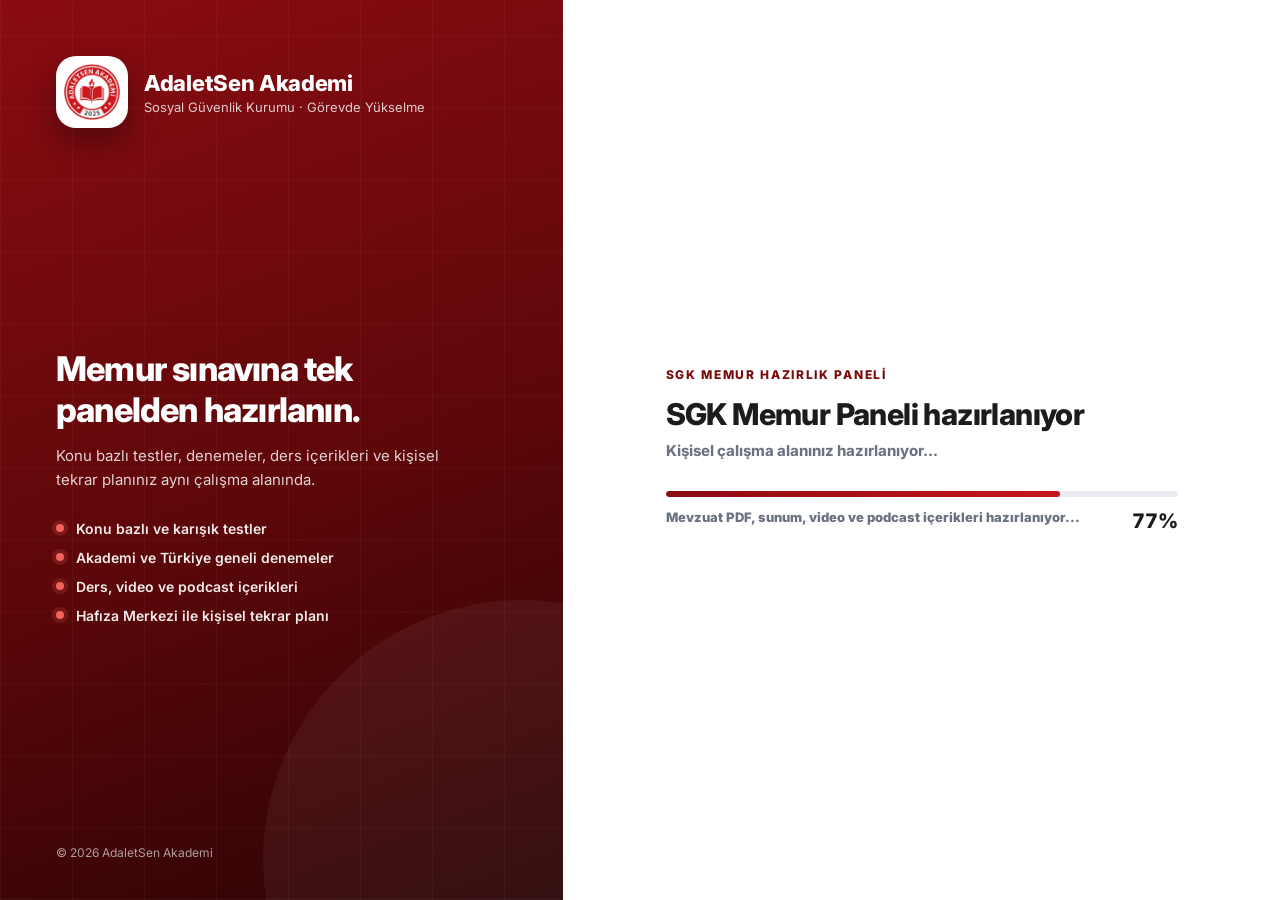
==== sgk-memur/index.html @ 540c2b9c "SGK Memur paneli eklendi (Ek-4 Memur dağılımı); içerik ve soru süzmesi profile göre Co-Authored-By: " ====
<!DOCTYPE html>
<!-- AA PANEL: SGK Memur | Memur JSON bağlantıları -->

<html lang="tr">
<!-- AA DMK PDF/SORU ESLESME + ORIJINAL DERS BASLIKLARI FIX: 2026-09-14 -->

<!-- AA REFERENCE MASTER | topics and questions from configured JSON masters | profile=sgk_memur -->
<!-- AA MASTER DATA BUILD: 2026-10-21 | sgk_memur -->
<!-- AA BUILD: AVUKAT-FULL-2026-08-31-EZBER-KARTLARI -->
<head>
<script>
window.db = window.db || { sorular: [], konular: {} };
window.AA_DATA_SOURCES = {
  questions: "https://adaletsenakademi.com/wp-content/uploads/2026/10/sgksorukesin.json",
  content: "https://adaletsenakademi.com/wp-content/uploads/2026/10/sgkicerikkesin.json",
};
// Memur referans panelinin kimliği ve üç yetkili JSON kaynağı sabittir.
// WordPress sayfasından kalan başka panel ayarları bu değerleri ezemez.
window.AA_PANEL_CONFIG = Object.assign({}, window.AA_PANEL_CONFIG || {}, {
  institution: "Sosyal Güvenlik Kurumu",
  panelName: "SGK Memur Hazırlık Paneli",
  exams: ["Memur"],
  fixedProfile: "sgk_memur",
  questionUrl: window.AA_DATA_SOURCES.questions,
  contentUrl: window.AA_DATA_SOURCES.content,
});
window.ADALET_QUESTIONS_URL = window.AA_DATA_SOURCES.questions;
window.AA_CONTENT_URL = window.AA_DATA_SOURCES.content;
window.AA_ACTIVE_PROFILE = "sgk_memur";

// AA: window.LIBRARY global başlatma (contentReady + motor uyumluluğu için)
window.LIBRARY = window.LIBRARY || {konular: [], unvanlar: {}};

// --- AA __syncTopicMapInPlace erken-stub (mobil konu haritalarını yakala) ---
window.__AA_REGISTERED_TOPIC_MAPS = window.__AA_REGISTERED_TOPIC_MAPS || [];
window.__syncTopicMapInPlace = function(m){
  try {
    if(!m || typeof m !== "object") return;
    if(window.__AA_REGISTERED_TOPIC_MAPS.indexOf(m) === -1) window.__AA_REGISTERED_TOPIC_MAPS.push(m);
    if(typeof window.AA_APPLY_REGISTERED_MAPS === "function") window.AA_APPLY_REGISTERED_MAPS();
  } catch(e){}
};
window.ADALET_QUESTIONS_URL = (window.AA_PANEL_CONFIG && window.AA_PANEL_CONFIG.questionUrl) || "";
</script>
<script id="aa-master-data-router-v1">
(function(){
  'use strict';
  if(window.__AA_MASTER_DATA_ROUTER_V1__) return;
  window.__AA_MASTER_DATA_ROUTER_V1__=true;

  var MASTER_Q=String((window.AA_PANEL_CONFIG&&window.AA_PANEL_CONFIG.questionUrl)||"").split("?")[0];
  var MASTER_C=String((window.AA_PANEL_CONFIG&&window.AA_PANEL_CONFIG.contentUrl)||"").split("?")[0];
  var nativeFetch=window.fetch.bind(window);
  var masterPending={},masterDone={};

  function cleanUrl(input){
    try{
      var u=(typeof input==='string')?input:(input&&input.url?input.url:String(input||''));
      return u.split('#')[0].split('?')[0];
    }catch(e){ return ''; }
  }
  function activeProfile(){
    return String((window.AA_PANEL_CONFIG&&window.AA_PANEL_CONFIG.fixedProfile)||window.AA_ACTIVE_PROFILE||'').trim();
  }
  function topicIdsFor(master, profile){
    var p=master&&master.profiles&&master.profiles[profile];
    var out=new Set();
    function add(id){ id=String(id||'').trim(); if(id) out.add(id); }
    (p&&Array.isArray(p.topicIds)?p.topicIds:[]).forEach(add);
    (p&&Array.isArray(p.additionalTopicIds)?p.additionalTopicIds:[]).forEach(add);

    // Profil listesi eksik/önbellekli olsa bile, aynı profil işaretli
    // konu, soru ve içerik kayıtlarını veri kaynağından kaçırma.
    var topicList=master&&Array.isArray(master.topics)?master.topics:[];
    topicList.forEach(function(t){
      var profiles=t&&Array.isArray(t.profiles)?t.profiles:[];
      if(profiles.indexOf(profile)>-1) add(t&&t.id);
    });
    var role=String(profile||'').split('_').pop();
    var records=[];
    if(master&&Array.isArray(master.questions)) records=records.concat(master.questions);
    if(master&&Array.isArray(master.contents)) records=records.concat(master.contents);
    records.forEach(function(item){
      var profiles=item&&Array.isArray(item.profiles)?item.profiles:[];
      var roles=item&&Array.isArray(item.unvanlar)?item.unvanlar:[];
      if(profiles.indexOf(profile)>-1 || (role && roles.indexOf(role)>-1)) add(item&&item.topicId);
    });
    return out;
  }
  function topicOrderFor(master, profile){
    var p=master&&master.profiles&&master.profiles[profile];
    var ids=[];
    function add(id){
      id=String(id||'').trim();
      if(id && ids.indexOf(id)===-1) ids.push(id);
    }
    (p&&Array.isArray(p.topicIds)?p.topicIds:[]).forEach(add);
    (p&&Array.isArray(p.additionalTopicIds)?p.additionalTopicIds:[]).forEach(add);
    var allowed=topicIdsFor(master,profile);
    (master&&Array.isArray(master.topics)?master.topics:[]).forEach(function(t){
      if(allowed.has(String(t&&t.id||''))) add(t&&t.id);
    });
    return ids;
  }
  function normTopicOrderName(value){
    return String(value||'')
      .replace(/İ/g,'i').replace(/I/g,'i').toLocaleLowerCase('tr')
      .normalize('NFD').replace(/[\u0300-\u036f]/g,'')
      .replace(/ğ/g,'g').replace(/ü/g,'u').replace(/ş/g,'s').replace(/ı/g,'i').replace(/ö/g,'o').replace(/ç/g,'c')
      .replace(/[^a-z0-9]+/g,' ').replace(/\s+/g,' ').trim();
  }
  function topicNameFor(master, id){
    var topics=master&&master.topics;
    if(!Array.isArray(topics)) return '';
    for(var i=0;i<topics.length;i++){
      var t=topics[i]||{};
      if(String(t.id||'')===String(id||'')) return String(t.name||t.konu||t.topic||'').trim();
    }
    return '';
  }
  function publishTopicOrder(master, profile, source){
    if(source!=='question' && window.AA_MASTER_TOPIC_ORDER_SOURCE==='question') return;
    var ids=topicOrderFor(master,profile), labels=[];
    ids.forEach(function(id){
      var label=topicNameFor(master,id);
      if(label) labels.push(label);
    });
    window.AA_MASTER_TOPIC_ORDER_IDS=ids;
    window.AA_MASTER_TOPIC_ORDER=labels;
    window.AA_MASTER_TOPIC_ORDER_SOURCE=source||'content';
    window.AA_SORT_TOPIC_LABELS=function(labelsIn){
      var input=Array.isArray(labelsIn)?labelsIn.slice():[];
      var rank={};
      labels.forEach(function(label,index){ rank[normTopicOrderName(label)]=index; });
      return input.sort(function(a,b){
        var ra=rank[normTopicOrderName(a)], rb=rank[normTopicOrderName(b)];
        if(ra===undefined && rb===undefined) return 0;
        if(ra===undefined) return 1;
        if(rb===undefined) return -1;
        return ra-rb;
      });
    };
    window.AA_SORT_TOPICS=window.AA_SORT_TOPIC_LABELS;
  }
  async function loadMaster(url, input, init){
    if(masterPending[url]) return masterPending[url];
    if(masterDone[url]) return masterDone[url];
    var requestUrl=url;
    try{
      if(typeof input==='string' && input) requestUrl=input;
      else if(input && input.url) requestUrl=input.url;
    }catch(e){}
    masterPending[url]=(async function(){
      // WordPress/CDN aynı dosya adına eski gövdeyi döndürebilir. URL'deki
      // cache-buster korunur ve tarayıcı önbelleği bu katmanda kapatılır.
      var fetchInit=Object.assign({},init||{},{cache:'no-store'});
      var r=await nativeFetch(requestUrl,fetchInit);
      if(!r.ok) throw new Error('Master JSON HTTP '+r.status+' — '+url);
      return await r.json();
    })();
    try{var mj=await masterPending[url];masterDone[url]=Promise.resolve(mj);return mj;}finally{delete masterPending[url];}
  }
  // ---- İçerik adreslerini temizle (boşluk, Türkçe/em-dash karakterleri, gömme adresleri) ----
  function aaNormUrl(u){
    u=String(u==null?'':u).trim();
    if(!u) return '';
    if(!/^https?:\/\//i.test(u)) return u;
    try{
      var x=new URL(u);
      // videopress sayfa bağlantısı -> gömülebilir adres
      var vp=x.hostname.match(/(^|\.)videopress\.com$/i)&&x.pathname.match(/^\/v\/([A-Za-z0-9]+)/);
      if(vp) return 'https://videopress.com/embed/'+vp[1]+'?autoPlay=0';
      return x.href; // non-ASCII karakterleri yüzde-kodlar, çift kodlama yapmaz
    }catch(e){ return u; }
  }
  window.AA_NORM_URL=aaNormUrl;
  function aaNormContent(c){
    if(!c||!Array.isArray(c.items)) return c;
    var out=Object.assign({},c);
    out.items=c.items.map(function(it){
      if(!it) return it;
      var n=Object.assign({},it);
      ['pdf','sunum','video','podcast'].forEach(function(k){ if(typeof n[k]==='string') n[k]=aaNormUrl(n[k]); });
      return n;
    });
    return out;
  }
  // SGK içerik JSON'u (type: sgkContentMapping) kaynak odaklıdır: topics[].items[] içinde
  // pdf/sunum/video/podcast dizileri bulunur. Panel ise contents[].items[] içinde ders başına
  // tek bağlantılı satırlar bekler; burada kayıtlar ders bazında tekilleştirilir.
  function aaPrettyResLabel(l){
    return String(l||'').replace(/\.(pdf|mp4|m4a|mp3)$/i,'').replace(/_/g,' ').replace(/\s+/g,' ').trim();
  }
  function aaAdaptSgkContent(master){
    if(!master || master.type!=='sgkContentMapping' || !Array.isArray(master.topics)) return master;
    var KINDS=['pdf','sunum','video','podcast'];
    function urlsOf(v){ return Array.isArray(v)?v.filter(Boolean):(v?[v]:[]); }
    function baseName(u){ try{ return decodeURIComponent(String(u).split('?')[0].split('/').pop()); }catch(e){ return String(u).split('/').pop(); } }
    // Aynı dersin yeniden yüklenmiş sürümleri (ör. "-1" kopyası) aynı alana birden çok bağlantı olarak
    // girilmiş. Bunlar tek ders sayılır, ilk bağlantı kullanılır. Yalnız her bağlantı farklı bir sıra
    // numarasıyla başlıyorsa (1-..., 2-...) ayrı bölüm/bölüm serisi kabul edilir.
    function isSeries(list){
      if(list.length<2) return false;
      var seen={};
      for(var i=0;i<list.length;i++){
        var m=baseName(list[i]).match(/^(\d+)[-_]/);
        if(!m || seen[m[1]]) return false;
        seen[m[1]]=1;
      }
      return true;
    }
    var contents=[];
    master.topics.forEach(function(t){
      if(!t) return;
      var label=String(t.label||t.officialExamTopic||'').trim();
      // Aynı alt konulara bağlı ve birbirini tamamlayan kayıtlar (biri PDF+podcast, biri yalnız video) tek derstir.
      var groups=[], byRefs={};
      (t.items||[]).forEach(function(it){
        if(!it) return;
        var refs=(it.subtopicRefs||[]).slice().sort().join('|'), g=refs?byRefs[refs]:null;
        var has={}; KINDS.forEach(function(k){ has[k]=urlsOf(it[k]).length>0; });
        var fits=g && KINDS.every(function(k){ return !(has[k] && g.has[k]); });
        if(fits){
          g.items.push(it); KINDS.forEach(function(k){ if(has[k]) g.has[k]=true; });
        }else{
          g={items:[it],has:has}; groups.push(g); if(refs) byRefs[refs]=g;
        }
      });
      var rows=[];
      groups.forEach(function(g){
        var first=g.items[0], base=aaPrettyResLabel(first.label)||label;
        var row={altKonu:base,id:first.id}, series={};
        KINDS.forEach(function(k){
          var all=[]; g.items.forEach(function(it){ all=all.concat(urlsOf(it[k])); });
          if(isSeries(all)){ series[k]=all; row[k]=''; } else row[k]=all[0]||'';
        });
        if(KINDS.some(function(k){ return row[k]; })) rows.push(row);
        Object.keys(series).forEach(function(k){
          series[k].forEach(function(u,n){
            var r={altKonu:base+' — Bölüm '+(n+1),id:first.id+'_'+k+'_'+(n+1)};
            KINDS.forEach(function(x){ r[x]=''; }); r[k]=u; rows.push(r);
          });
        });
      });
      // Panel, genel "Ders N" etiketlerini içerik satırlarının sırasına göre eşler; satırlar ders numarasına göre dizilir.
      (function(){
        var num=function(r){ var m=/Ders[\s_\u2013\u2014-]*0*(\d+)/.exec(String(r.altKonu||'')); return m?parseInt(m[1],10):null; };
        var numbered=[], rest=[];
        rows.forEach(function(r){ (num(r)!==null?numbered:rest).push(r); });
        numbered.sort(function(a,b){ return num(a)-num(b); });
        rows=numbered.concat(rest);
      })();
      contents.push({id:t.id, topicId:t.id, konu:label, topic:label, items:rows});
    });
    return Object.assign({},master,{contents:contents});
  }
  function jsonResponse(data){
    return new Response(JSON.stringify(data),{
      status:200,
      headers:{'Content-Type':'application/json; charset=utf-8','Cache-Control':'no-store','X-AA-Master-Filtered':'1'}
    });
  }

  window.fetch=async function(input,init){
    var clean=cleanUrl(input);
    if(clean!==MASTER_Q && clean!==MASTER_C) return nativeFetch(input,init);
    try{
      var master=await loadMaster(clean,input,init);
      var profile=activeProfile();
      if(clean===MASTER_C){
        try{ console.info('[AA MASTER] İçerik JSON: '+clean+' · kayıt (contentItems): '+(master&&master.stats&&master.stats.contentItems)+' · konu: '+(master&&master.stats&&master.stats.topicCount)); }catch(e){}
        master=aaAdaptSgkContent(master);
      }
      var allowed=topicIdsFor(master,profile);
      // SGK içerik JSON'unda profil listesi yok; kayıtlı konuların hepsi bu panele aittir.
      if(clean===MASTER_C && !master.profiles && Array.isArray(master.contents)){
        // Konu listesi, aynı profilin soru JSON'undaki konularından alınır (Memur ve Memur farklı konu kümelerine sahiptir).
        var qAllowed=null;
        try{ var qm=await loadMaster(MASTER_Q,MASTER_Q,{cache:'default'}); qAllowed=topicIdsFor(qm,profile); }catch(e){}
        master.contents.forEach(function(c){
          if(c&&c.topicId&&(!qAllowed||!qAllowed.size||qAllowed.has(String(c.topicId)))) allowed.add(String(c.topicId));
        });
      }
      publishTopicOrder(master,profile,clean===MASTER_Q?'question':'content');
      if(!allowed.size){
        console.error('[AA MASTER] Profil bulunamadı:',profile, master&&master.profiles?Object.keys(master.profiles):[]);
      }
      if(clean===MASTER_Q){
        var all=Array.isArray(master)?master:(Array.isArray(master.questions)?master.questions:[]);
        var filtered=all.filter(function(q){ return allowed.has(String(q.topicId||'')) && (!Array.isArray(q.profiles)||!q.profiles.length||q.profiles.indexOf(profile)>-1); });
        window.AA_MASTER_LAST_QUESTION_STATS={profile:profile,total:all.length,filtered:filtered.length};
        return jsonResponse(filtered);
      }
      var copy=Object.assign({},master);
      var allContents=Array.isArray(master.contents)?master.contents:[];
      copy.contents=allContents.filter(function(c){ return allowed.has(String(c.topicId||'')); }).map(aaNormContent);
      copy.activeProfile=profile;
      copy.panel=(master.profiles&&master.profiles[profile]&&master.profiles[profile].name)||profile;
      copy.stats=Object.assign({},master.stats||{}, {filteredTopicCount:copy.contents.length});
      window.AA_MASTER_LAST_CONTENT_STATS={profile:profile,total:allContents.length,filtered:copy.contents.length};
      return jsonResponse(copy);
    }catch(err){
      console.error('[AA MASTER] Veri yönlendirme hatası:',err);
      throw err;
    }
  };
  window.AA_MASTER_QUESTIONS_URL=MASTER_Q;
  window.AA_MASTER_CONTENT_URL=MASTER_C;
  // Soru masterını HTML parse edilirken başlat.
  try{loadMaster(MASTER_Q,MASTER_Q,{cache:'default'}).catch(function(){});}catch(e){}
  try{var idle=window.requestIdleCallback||function(fn){setTimeout(fn,250);};idle(function(){try{loadMaster(MASTER_C,MASTER_C,{cache:'default'}).catch(function(){});}catch(e){}});}catch(e){}
})();
</script>

<meta charset="utf-8"/>
<meta content="width=device-width, initial-scale=1.0" name="viewport"/>
  <meta name="description" content="SGK Memur Hazırlık Paneli için AdaletSen Akademi hazırlık paneli." />
  <meta name="robots" content="index,follow,max-image-preview:large,max-snippet:-1,max-video-preview:-1" />
  <link rel="canonical" href="https://adaletsenakademi.com/sgk-sef-paneli/" />
  <meta property="og:locale" content="tr_TR" />
  <meta property="og:type" content="website" />
  <meta property="og:site_name" content="AdaletSen Akademi" />
  <meta property="og:title" content="SGK Memur Hazırlık Paneli | AdaletSen Akademi" />
  <meta property="og:description" content="SGK Memur Hazırlık Paneli için AdaletSen Akademi hazırlık paneli." />
  <meta property="og:url" content="https://adaletsenakademi.com/sgk-sef-paneli/" />
  <meta property="og:image" content="https://i0.wp.com/adaletsenakademi.com/wp-content/uploads/2025/09/adaletsen-akademi.png" />
  <meta name="twitter:card" content="summary_large_image" />
  <meta name="twitter:title" content="SGK Memur Hazırlık Paneli | AdaletSen Akademi" />
  <meta name="twitter:description" content="SGK Memur Hazırlık Paneli için AdaletSen Akademi hazırlık paneli." />
  <meta name="twitter:image" content="https://i0.wp.com/adaletsenakademi.com/wp-content/uploads/2025/09/adaletsen-akademi.png" />
  <meta name="theme-color" content="#800000" />
  <link rel="icon" href="https://i0.wp.com/adaletsenakademi.com/wp-content/uploads/2025/09/adaletsen-akademi.png" type="image/png" />
  <script type="application/ld+json">
{
  "@context": "https://schema.org",
  "@graph": [
    {
      "@context": "https://schema.org",
      "@type": "Organization",
      "name": "AdaletSen Akademi",
      "url": "https://adaletsenakademi.com/",
      "logo": "https://adaletsenakademi.com/wp-content/uploads/2026/04/adaletsen_logo_transparent_final.png"
    },
    {
      "@type": "WebApplication",
      "name": "SGK Memur Hazırlık Paneli | AdaletSen Akademi",
      "url": "https://adaletsenakademi.com/sgk-sef-paneli/",
      "description": "SGK Memur Hazırlık Paneli için AdaletSen Akademi hazırlık paneli.",
      "isPartOf": {
        "@type": "WebSite",
        "name": "AdaletSen Akademi",
        "url": "https://adaletsenakademi.com/"
      },
      "publisher": {
        "@type": "Organization",
        "name": "AdaletSen Akademi",
        "logo": {
          "@type": "ImageObject",
          "url": "https://adaletsenakademi.com/wp-content/uploads/2026/04/adaletsen_logo_transparent_final.png"
        }
      },
      "inLanguage": "tr-TR"
    },
    {
      "@type": "BreadcrumbList",
      "itemListElement": [
        {
          "@type": "ListItem",
          "position": 1,
          "name": "Ana Sayfa",
          "item": "https://adaletsenakademi.com/"
        },
        {
          "@type": "ListItem",
          "position": 2,
          "name": "AdaletSen Akademi Premium Panel",
          "item": "https://adaletsenakademi.com/sgk-sef-paneli/"
        }
      ]
    }
  ]
}
  </script>
  <script>
    window.GA4_MEASUREMENT_ID = window.GA4_MEASUREMENT_ID || 'G-W5FJMQ9M0F';
    (function(){
      var id = window.GA4_MEASUREMENT_ID;
      if (!id) return;
      var s = document.createElement('script');
      s.async = true;
      s.src = 'https://www.googletagmanager.com/gtag/js?id=' + encodeURIComponent(id);
      document.head.appendChild(s);
      window.dataLayer = window.dataLayer || [];
      window.gtag = window.gtag || function(){ dataLayer.push(arguments); };
      gtag('js', new Date());
      gtag('config', id, { anonymize_ip: true });
    })();
  </script>
  <!-- GA4 Measurement ID yerleştirildi. -->

<title>SGK Memur Hazırlık Paneli | AdaletSen Akademi</title>
<script id="sgk-known-topic-eq">
/* Konu eşleştirme: iki ad da soru JSON'undaki gerçek konu adlarından biriyse yalnızca tam eşleşme sayılır
   (ör. "5510 sayılı Kanun" ile "5510 Sayılı Kanun Sağlık Uygulamaları Tebliği" birbirine karışmasın). */
(function(){
  var cache={sig:'',set:null};
  function fold(s){return String(s||'').replace(/\u0130/g,'i').replace(/I/g,'\u0131').toLocaleLowerCase('tr').normalize('NFD').replace(/[\u0300-\u036f]/g,'').replace(/\u0131/g,'i').replace(/[^a-z0-9]+/g,' ').trim();}
  function known(){
    var k=(window.db&&window.db.konular&&typeof window.db.konular==='object')?Object.keys(window.db.konular):[];
    var sig=k.length+'|'+(k[0]||'');
    if(cache.sig!==sig){cache.set=new Set(k.map(fold));cache.sig=sig;}
    return cache.set;
  }
  window.AA_KNOWN_EQ=function(a,b){
    try{
      var x=fold(a),y=fold(b); if(!x||!y) return null;
      if(x===y) return true;
      var K=known(); if(K&&K.size&&K.has(x)&&K.has(y)) return false;
    }catch(e){}
    return null;
  };
})();
</script>
<style id="sgk-hide-interior-modules">
/* Ezber kartı modülü kaldırıldığı için Hafıza Merkezi'ndeki kart görevleri gizli. */
.aahm-task:has([data-aahm-task="cards"]),article:has(>[data-aahm-task="cards"]),[data-aahm-task="cards"]{display:none!important}
</style>

<link href="https://cdnjs.cloudflare.com/ajax/libs/font-awesome/6.4.0/css/all.min.css" rel="stylesheet"/>
<link href="https://fonts.googleapis.com/css2?family=Inter:wght@400;500;600;700;800;900&amp;display=swap" rel="stylesheet"/>
<script src="https://cdn.jsdelivr.net/npm/chart.js"></script>
<script>
function formatSolution(text) {
    text = (typeof aaSafeText === "function") ? aaSafeText(text) : (text == null ? "" : String(text));
    if (!text) return "";

    return text
        .replace(/\[cite\s*\d+\]\.?/gi, "")
        .replace(/cite:\s*\d+\]\.?/gi, "")
        .replace(/\[[^\]]*\]/g, "")
        .replace(/\n/g, "<br>")
        .replace(/([A-Za-zÇĞİÖŞÜçğıöşü\s]+:)/g, "<br><b>$1</b>")
        .replace(/^(<br>)/, "");
}

function getAnswerLetter(answer) {
    const letters = ['A', 'B', 'C', 'D', 'E'];
    if (typeof answer === 'number' && answer >= 0 && answer < letters.length) {
        return letters[answer];
    }
    if (typeof answer === 'string') {
        const trimmed = answer.trim().toUpperCase();
        if (letters.includes(trimmed)) return trimmed;
    }
    return '-';
}


/* AA MIXED FAST: drag cleanup click listener removed. */
</script>
<script>
// ==== JSON ENTEGRASYON ====

function aaSafeText(value) {
  if (value === null || value === undefined) return "";
  if (typeof value === "string") return value;
  if (typeof value === "number" || typeof value === "boolean") return String(value);
  if (Array.isArray(value)) return value.map(aaSafeText).filter(Boolean).join("\n");
  if (typeof value === "object") {
    const preferred = value.text || value.metin || value.aciklama || value.açıklama || value.cozum || value.çözüm || value.solution || value.explanation || value.value || value.content;
    if (preferred !== undefined) return aaSafeText(preferred);
    try { return JSON.stringify(value); } catch(e) { return ""; }
  }
  return String(value);
}

function aaNormalizeOptions(q) {
  const source = q.options || q.secenekler || q.şıklar || q.siklar || q.choices || q.a || q.cevaplar;
  if (Array.isArray(source)) return source.map(aaSafeText).map(x => x.replace(/</g, "&lt;").replace(/>/g, "&gt;")).map(x => x.replace(/^[A-E]\s*[).:-]\s*/i, "").trim()).filter(Boolean);
  if (source && typeof source === "object") {
    const letters = ["A","B","C","D","E"];
    const byLetter = letters.map(l => source[l] ?? source[l.toLowerCase()]).filter(v => v !== undefined);
    if (byLetter.length) return byLetter.map(aaSafeText).map(x => x.replace(/</g, "&lt;").replace(/>/g, "&gt;")).map(x => x.replace(/^[A-E]\s*[).:-]\s*/i, "").trim()).filter(Boolean);
    return Object.values(source).map(aaSafeText).map(x => x.replace(/</g, "&lt;").replace(/>/g, "&gt;")).map(x => x.replace(/^[A-E]\s*[).:-]\s*/i, "").trim()).filter(Boolean).slice(0,5);
  }
  const text = aaSafeText(source);
  if (text) {
    const parts = text.split(/\n(?=\s*[A-E]\s*[).:-])/i).map(x => x.replace(/^[A-E]\s*[).:-]\s*/i, "").trim()).filter(Boolean);
    if (parts.length >= 2) return parts.slice(0,5);
  }
  return [];
}

function aaNormalizeAnswer(q) {
  q = q || {};
  const letters = { A:0, B:1, C:2, D:3, E:4 };
  const optLen = Array.isArray(q.options || q.secenekler || q.choices) ? (q.options || q.secenekler || q.choices).length : 5;

  function letterIndex(value) {
    if (value === null || value === undefined) return null;
    const cleaned = String(value).trim().toUpperCase();
    const direct = cleaned.match(/^[A-E]$/);
    if (direct) return letters[direct[0]];
    const withText = cleaned.match(/(?:DOĞRU\s*CEVAP|DOGRU\s*CEVAP|CEVAP|CORRECT(?:\s*ANSWER)?)\s*[:：\-]?\s*([A-E])\b/);
    if (withText) return letters[withText[1]];
    return null;
  }

  // En güvenilir alanlar harfli doğru cevap alanlarıdır. Bunlar varsa numeric answer alanını ezsin.
  const letterFields = [
    q.correct_answer, q.correctAnswer, q.correct, q.dogruCevap, q.doğruCevap,
    q.dogru, q.doğru, q.cevap, q.answerLetter, q.correctLetter
  ];
  for (const value of letterFields) {
    const idx = letterIndex(value);
    if (idx !== null) return idx;
  }

  // Çözüm içinde "Doğru Cevap: C" gibi açık bilgi varsa onu esas al.
  const solutionText = aaSafeText(q.solution ?? q.aciklama ?? q.açıklama ?? q.explanation ?? q.cozum ?? q.çözüm ?? q.cözüm ?? '');
  const solutionIdx = letterIndex(solutionText);
  if (solutionIdx !== null) return solutionIdx;

  // Son çare: numeric alan. Burada 0 tabanlı sistem korunur; 1-5 dönüşümü sadece alan adı açıkça 1 tabanlıysa yapılır.
  const numericSource = q.correctIndex ?? q.answer ?? q.correct_answer ?? q.correctAnswer ?? q.cevap;
  if (typeof numericSource === 'number') {
    if (Number.isFinite(numericSource)) {
      if (numericSource >= 0 && numericSource < optLen) return numericSource;
      if (numericSource >= 1 && numericSource <= optLen) return numericSource - 1;
    }
  }
  if (typeof numericSource === 'string') {
    const raw = numericSource.trim();
    const asLetter = letterIndex(raw);
    if (asLetter !== null) return asLetter;
    const n = parseInt(raw.replace(/[^0-9]/g, ''), 10);
    if (!Number.isNaN(n)) {
      // "answer" alanı kullanıcı standardında 0 tabanlıdır; 0-4 ise aynen bırak.
      if (n >= 0 && n < optLen) return n;
      if (n >= 1 && n <= optLen) return n - 1;
    }
  }
  return 0;
}

function aaFixQuestionAnswer(q) {
  if (!q || typeof q !== 'object') return q;
  q.answer = aaNormalizeAnswer(q);
  return q;
}

function aaFixQuestionArrayAnswers(arr) {
  if (!Array.isArray(arr)) return arr;
  arr.forEach(aaFixQuestionAnswer);
  return arr;
}

function aaExtractQuestions(data) {
  if (Array.isArray(data)) return data;
  if (!data || typeof data !== "object") return [];
  const directKeys = ["questions", "sorular", "items", "data", "results", "rows"];
  for (const key of directKeys) {
    if (Array.isArray(data[key])) return data[key];
  }
  // Konu başlığı altında dizi halinde tutulan JSON yapıları için: { "DMK": [ ... ], "VUK": [ ... ] }
  const flattened = [];
  Object.entries(data).forEach(([key, value]) => {
    if (Array.isArray(value)) {
      value.forEach(item => {
        if (item && typeof item === "object") flattened.push({ konu: item.konu || item.topic || key, ...item });
      });
    } else if (value && typeof value === "object") {
      Object.entries(value).forEach(([subKey, arr]) => {
        if (Array.isArray(arr)) {
          arr.forEach(item => {
            if (item && typeof item === "object") flattened.push({ konu: item.konu || item.topic || key, altKonu: item.altKonu || item.alt_konu || subKey, ...item });
          });
        }
      });
    }
  });
  return flattened;
}

window.AA_SORT_ALT_KONU = function(list){
  // Alt konular ders sırasına göre dizilir (etikette "Ders N" veya "- N." varsa; numaralar benzersizse).
  var key = function(a){ var m = /Ders[\s_\u2013\u2014-]*0*(\d+)/i.exec(a) || /-\s*(\d+)\.\s/.exec(a); return m ? parseInt(m[1], 10) : null; };
  if(!Array.isArray(list) || list.length < 2) return list;
  if(!list.every(function(a){ return key(a) !== null; })) return list;
  var ks = list.map(key);
  if(new Set(ks).size !== ks.length) return list;
  return list.sort(function(x, y){ return key(x) - key(y); });
};
async function loadData() {
  window.db = window.db || { sorular: [], konular: {} };

  try {
    const questionUrl = ((window.AA_PANEL_CONFIG && window.AA_PANEL_CONFIG.questionUrl) || window.ADALET_QUESTIONS_URL || "");
    const res = await fetch(questionUrl + (questionUrl.includes("?") ? "&" : "?") + "v=" + Date.now(), { cache: "no-store" });
    if (!res.ok) throw new Error("HTTP " + res.status);
    const data = await res.json();

    const rawQuestions = aaExtractQuestions(data);
    if (!rawQuestions.length) throw new Error("JSON içinde soru dizisi bulunamadı.");

    const questions = rawQuestions.map((q, idx) => {
      q = q || {};
      const konu = aaSafeText(q.konu || q.topic || q.ders || q.kategori || q.category || q.subject || "Sosyal Güvenlik Kurumu").trim() || "Sosyal Güvenlik Kurumu";
      const altKonuRaw = aaSafeText(q.altKonu || q.alt_konu || q.unite || q.unit || q.altBaslik || q.altBaşlık || q.baslik || q.başlık || "").trim();
      const altKonu = altKonuRaw !== "" ? altKonuRaw : null;
      const text = aaSafeText(q.text || q.q || q.question || q.soru || q.soruMetni || q.soru_metni || q.metin || q.content).replace("options:", "").trim();
      const options = aaNormalizeOptions(q);
      const answer = aaNormalizeAnswer(q);
      const solution = formatSolution(q.solution ?? q.aciklama ?? q.açıklama ?? q.explanation ?? q.cozum ?? q.çözüm ?? q.cözüm ?? "");

      return {
        ...q,
        id: q.id || q.ID || "Q_" + String(idx + 1).padStart(5, "0"),
        konu,
        topic: konu,
        altKonu,
        text,
        options,
        answer,
        solution
      };
    }).filter(q => q.text && Array.isArray(q.options) && q.options.length >= 2);

    if (!questions.length) throw new Error("Sorular okundu ancak test formatına çevrilemedi. JSON dosyasını gönderirsen alan adlarına göre birebir uyarlarım.");

    aaFixQuestionArrayAnswers(questions);
    db.sorular = questions;
    window.db.sorular = questions;

    const konularMap = {};
    questions.forEach(q => {
      if (!konularMap[q.konu]) konularMap[q.konu] = new Set();
      if(q.altKonu){ konularMap[q.konu].add(q.altKonu); }
    });

    Object.keys(konularMap).forEach(k => {
      konularMap[k] = Array.from(konularMap[k]);
      window.AA_SORT_ALT_KONU(konularMap[k]);
    });

    db.konular = konularMap;
    window.db.konular = konularMap;

    document.querySelectorAll(".global-stats span").forEach(el => {
      if (el.innerHTML.includes("Soru Havuzu")) {
        el.innerHTML = '<i class="fa-solid fa-layer-group"></i> Soru Havuzu: ' + db.sorular.length;
      }
    });

    const slider = document.getElementById("soruSlider");
    if (slider) {
      slider.min = 1;
      slider.max = Math.max(db.sorular.length, 1);
      if (parseInt(slider.value || "1", 10) > db.sorular.length) {
        slider.value = Math.max(db.sorular.length, 1);
      }
      const sliderVal = document.getElementById("sliderVal");
      if (sliderVal) sliderVal.innerHTML = slider.value;
    }

    const qCountInput = Array.from(document.querySelectorAll('input[type="number"]')).find(el => el.value === "78");
    if (qCountInput) qCountInput.value = db.sorular.length;

    const storedData = getUserData();
    if (Array.isArray(storedData.favorites) && storedData.favorites.length) {
      window.favoriteQuestionIds = storedData.favorites.slice();
      localStorage.setItem('favoriteQuestionIds', JSON.stringify(window.favoriteQuestionIds));
    }
    refreshDashboardStats();
    console.log("SGK Memur DB hazır:", { konuSayisi: Object.keys(db.konular).length, soruSayisi: db.sorular.length, konular: Object.keys(db.konular) });
    try {
      window.dispatchEvent(new CustomEvent('aa:questions-loaded', {
        detail: { konular: db.konular, sorular: db.sorular, source: questionUrl }
      }));
    } catch(_e) {}
  } catch (e) {
    console.error("JSON yüklenemedi:", e);
    try { window.dispatchEvent(new CustomEvent('aa:questions-error', { detail: { error: String(e && e.message || e) } })); } catch(_e) {}
    alert("Sorular yüklenemedi: " + e.message);
  }
}

window.addEventListener("DOMContentLoaded", loadData);


function formatSolution(text) {
    text = (typeof aaSafeText === "function") ? aaSafeText(text) : (text == null ? "" : String(text));
    if (!text) return "";

    return text
        .replace(/\[cite\s*\d+\]\.?/gi, "")
        .replace(/cite:\s*\d+\]\.?/gi, "")
        .replace(/\[[^\]]*\]/g, "")
        .replace(/\n/g, "<br>")
        .replace(/([A-Za-zÇĞİÖŞÜçğıöşü\s]+:)/g, "<br><b>$1</b>")
        .replace(/^(<br>)/, "");
}


/* AA MIXED FAST: drag cleanup click listener removed. */
</script>
<style>
:root { --bg-main: #f3f5f8; --card-bg: #ffffff; --text-main: #333333; --text-muted: #64748b; --border-color: #edf2f7; --sidebar-bg: #1e2329; --header-bg: linear-gradient(90deg, #800000, #a00000); }
[data-theme="dark"] { --bg-main: #0f172a; --card-bg: #1e293b; --text-main: #f8fafc; --text-muted: #94a3b8; --border-color: #334155; --sidebar-bg: #020617; --header-bg: linear-gradient(90deg, #5a0000, #800000); }
html, body { max-width: 100%; overflow-x: hidden; box-sizing: border-box; }
body { margin: 0; font-family: 'Inter', sans-serif; background: var(--bg-main); color: var(--text-main); transition: 0.3s; overflow-x: hidden; }
*, *::before, *::after { box-sizing: border-box; }
button { font-family: 'Inter', sans-serif; }
.btn-primary { background: #800000; color: #fff; padding: 12px 20px; border: none; border-radius: 10px; font-weight: 600; cursor: pointer; transition: 0.2s;}
.btn-primary:hover { transform: translateY(-2px); box-shadow: 0 4px 12px rgba(128,0,0,0.2); }
.btn-secondary { background: var(--bg-main); color: var(--text-main); border: 1px solid var(--border-color); padding: 12px 20px; border-radius: 10px; font-weight: 600; cursor: pointer; transition: 0.2s;}
.btn-secondary:hover { background: var(--border-color); }
.dash-header { height: 64px; background: var(--header-bg); color: white; display: flex; justify-content: space-between; align-items: center; padding: 0 30px; box-shadow: 0 4px 12px rgba(0,0,0,0.15); position: relative; z-index: 10; }
.theme-toggle { background: rgba(255,255,255,0.2); border: none; color: white; padding: 8px 15px; border-radius: 20px; cursor: pointer; font-size: 14px; font-weight: 600; display: flex; align-items: center; gap: 8px; transition: 0.2s; }
.theme-toggle:hover { background: rgba(255,255,255,0.3); }
.dash-container { display: flex; height: calc(100vh - 64px); }
.sidebar { width: 280px; background: var(--sidebar-bg); color: #e2e8f0; padding: 25px 20px; display: flex; flex-direction: column; overflow-y: auto; transition: 0.3s; }
.sidebar-nav { display: flex; flex-direction: column; gap: 5px; margin-bottom: 25px; }
.nav-btn { padding: 13px 16px; text-decoration: none; border-radius: 12px; color: #cbd5e1; font-weight: 600; font-size: 14px; display: flex; align-items: center; gap: 12px; transition: all 0.24s ease; cursor: pointer; opacity: 0.76; position: relative; border: 1px solid transparent; background: rgba(255,255,255,0.02); }
.nav-btn i { width: 18px; text-align: center; color: #94a3b8; transition: all 0.24s ease; }
.nav-btn:hover { background: rgba(255,255,255,0.08); color: #fff; opacity: 1; transform: translateX(4px); border-color: rgba(255,255,255,0.06); box-shadow: 0 10px 24px rgba(0,0,0,0.16); }
.nav-btn:hover i { color: #fff; }
.nav-btn.active { background: linear-gradient(135deg, #800000, #ff2a2a); color: #fff; font-weight: 700; opacity: 1; border-color: rgba(255,255,255,0.08); box-shadow: 0 10px 24px rgba(128,0,0,0.32), inset 0 1px 0 rgba(255,255,255,0.12); }
.nav-btn.active i { color: #fff; }
.sidebar-divider { border: none; height: 1px; background: rgba(255,255,255,0.08); margin: 0 0 25px 0; }
.perf-panel { display: flex; flex-direction: column; gap: 16px; }
.perf-title { font-size: 12px; text-transform: uppercase; letter-spacing: 1.5px; color: #64748b; margin: 0 0 5px 0; font-weight: 700; }
.perf-widget { background: rgba(255,255,255,0.03); border: 1px solid rgba(255,255,255,0.05); border-radius: 14px; padding: 16px; }
.streak-widget { display: flex; align-items: center; gap: 15px; background: linear-gradient(135deg, rgba(245, 158, 11, 0.12), rgba(245, 158, 11, 0.02)); border-color: rgba(245, 158, 11, 0.15); }
.streak-icon { font-size: 26px; color: #f59e0b; }
.streak-info h4 { margin: 0 0 4px 0; font-size: 15px; color: #fff;}
.streak-info p { margin: 0; font-size: 12px; color: #cbd5e1;}
.goal-header, .sub-header { display: flex; justify-content: space-between; font-size: 13px; margin-bottom: 10px; color: #cbd5e1; }
.goal-header h4 { margin: 0; font-weight: 500; }
.goal-header span { font-weight: 700; color: #fff; }
.goal-bar, .sub-bar { width: 100%; height: 8px; background: rgba(255,255,255,0.08); border-radius: 8px; overflow: hidden; }
.goal-fill { height: 100%; background: linear-gradient(90deg, #800000, #ef4444); border-radius: 8px; }
.subject-widget h4 { margin: 0 0 15px 0; font-size: 14px; font-weight: 500; color: #fff; display: flex; align-items: center; gap: 8px; }
.sub-item { margin-bottom: 15px; }
.sub-item:last-child { margin-bottom: 0; }
.sub-header span:first-child { font-size: 12px; }
.sub-header span:last-child { font-weight: 600; font-size: 12px; color:#fff;}
.sub-fill.danger { background: #ef4444; }
.sub-fill.success { background: #22c55e; }

.podcast-widget { padding: 0; overflow: hidden; }
.podcast-side-card {
  width: 100%;
  border: none;
  background: linear-gradient(135deg, rgba(128,0,0,0.16), rgba(239,68,68,0.08));
  color: #fff;
  padding: 18px 16px;
  border-radius: 14px;
  display: flex;
  align-items: center;
  gap: 14px;
  cursor: pointer;
  transition: 0.22s ease;
  text-align: left;
}
.podcast-side-card:hover {
  transform: translateY(-2px);
  box-shadow: 0 12px 24px rgba(128,0,0,0.22);
}
.podcast-side-icon {
  width: 42px;
  height: 42px;
  border-radius: 12px;
  background: rgba(255,255,255,0.16);
  display: flex;
  align-items: center;
  justify-content: center;
  font-size: 18px;
  flex-shrink: 0;
}
.podcast-side-text {
  display: flex;
  flex-direction: column;
  gap: 4px;
  min-width: 0;
}
.podcast-side-text strong {
  font-size: 15px;
  font-weight: 700;
  color: #fff;
}
.podcast-side-text small {
  font-size: 12px;
  color: rgba(255,255,255,0.78);
}
.podcast-side-arrow {
  margin-left: auto;
  color: rgba(255,255,255,0.82);
  font-size: 13px;
}

.smart-action-btn {
  width: 100%;
  padding: 16px 18px;

  background: rgba(255, 255, 255, 0.08);
  backdrop-filter: blur(14px);
  -webkit-backdrop-filter: blur(14px);

  border: 1px solid rgba(255, 255, 255, 0.18);
  border-radius: 16px;

  color: #ffffff;
  font-weight: 700;
  font-size: 16px;
  letter-spacing: 0.4px;

  cursor: pointer;
  display: flex;
  justify-content: center;
  align-items: center;
  gap: 10px;

  transition: all 0.25s ease;
  margin-top: 12px;

  box-shadow: 
    0 8px 25px rgba(0,0,0,0.25),
    inset 0 1px 0 rgba(255,255,255,0.25);

  position: relative;
  overflow: hidden;
}

.smart-action-btn:hover {
  transform: translateY(-3px) scale(1.02);
  background: rgba(255,255,255,0.12);
  box-shadow: 
    0 12px 35px rgba(0,0,0,0.35),
    inset 0 1px 0 rgba(255,255,255,0.35);
}

.smart-action-btn::after {
  content: "";
  position: absolute;
  inset: 0;
  background: linear-gradient(
    120deg,
    transparent 30%,
    rgba(255,255,255,0.4),
    transparent 70%
  );
  opacity: 0;
  transition: 0.4s;
}

.smart-action-btn:hover::after {
  opacity: 1;
}

.smart-action-btn::after { content: ""; position: absolute; inset: 0; background: radial-gradient(circle at center, rgba(255,255,255,0.16), transparent 60%); opacity: 0; transition: opacity 0.24s ease; }
.smart-action-btn:hover { transform: translateY(-3px) scale(1.01); box-shadow: 0 16px 32px rgba(128,0,0,0.42); }
.smart-action-btn:hover::after { opacity: 1; }
.content { flex: 1; padding: 35px 45px; overflow-y: auto; }
.tip-banner { background: linear-gradient(135deg, rgba(128,0,0,0.05), rgba(128,0,0,0.1)); border: 1px solid rgba(128,0,0,0.15); border-radius: 16px; padding: 20px 25px; display: flex; align-items: center; gap: 20px; margin-bottom: 35px; }
[data-theme="dark"] .tip-banner { background: rgba(128,0,0,0.15); border-color: rgba(128,0,0,0.3); }
.tip-icon { font-size: 30px; color: #800000; background: rgba(128,0,0,0.1); width: 60px; height: 60px; display: flex; align-items: center; justify-content: center; border-radius: 50%; }
[data-theme="dark"] .tip-icon { color: #ff8a8a; background: rgba(255,255,255,0.1); }
.tip-content h4 { margin: 0 0 5px 0; font-size: 16px; color: var(--text-main); font-weight: 700;}
.tip-content p { margin: 0; font-size: 14px; color: var(--text-muted); line-height: 1.5; }
.global-stats { background: var(--card-bg); padding: 20px 25px; border-radius: 16px; border: 1px solid var(--border-color); margin-bottom: 35px; display: flex; justify-content: space-between; flex-wrap: wrap; font-size: 14px; color: var(--text-muted); font-weight: 600;}
.global-stats span i { color: #800000; margin-right:6px;}
[data-theme="dark"] .global-stats span i { color: #ff8a8a; }
.section h2 { margin: 0 0 25px 0; color: var(--text-main); font-size: 20px; display: flex; align-items: center; gap: 10px; }
.section h2 i { color: #800000; }
[data-theme="dark"] .section h2 i { color: #ff8a8a; }
.menu-grid { display: grid; grid-template-columns: repeat(auto-fit, minmax(280px, 1fr)); gap: 25px; margin-bottom: 45px;}
.menu-card { background: var(--card-bg); padding: 30px; border-radius: 20px; border: 1px solid var(--border-color); transition: 0.3s; cursor: pointer; position: relative; overflow: hidden; box-shadow: 0 10px 25px rgba(0,0,0,0.03); }
.menu-card::before { content: ""; position: absolute; top: -50px; right: -50px; width: 130px; height: 130px; background: linear-gradient(135deg, rgba(128,0,0,0.08), rgba(128,0,0,0.02)); border-radius: 50%; transition: 0.4s; }
[data-theme="dark"] .menu-card::before { background: linear-gradient(135deg, rgba(255,255,255,0.05), transparent); }
.menu-card:hover { transform: translateY(-6px); box-shadow: 0 15px 30px rgba(0,0,0,0.08); border-color: var(--text-muted); }
.menu-card:hover::before { transform: scale(1.1); }
.menu-card h3 { margin: 0 0 12px 0; font-size: 18px; color: var(--text-main); font-weight: 700; display: flex; align-items: center; gap: 10px; }
.menu-card h3 i { color: #800000; font-size: 20px; }
[data-theme="dark"] .menu-card h3 i { color: #ff8a8a; }
.menu-card p { font-size: 14px; color: var(--text-muted); line-height: 1.5; margin: 0; }
.modal-overlay { position: fixed; inset: 0; background: rgba(0,0,0,0.7); backdrop-filter: blur(5px); display: none; align-items: center; justify-content: center; z-index: 10000; }
.modal-box { background: var(--card-bg); border-radius: 24px; box-shadow: 0 25px 50px rgba(0,0,0,0.4); padding: 40px; position: relative; max-width: 95%; color: var(--text-main); }
.small-modal { background: var(--card-bg); width: 450px; max-width: 92vw; border-radius: 24px; padding: 40px; position: relative; color: var(--text-main); box-shadow: 0 25px 50px rgba(0,0,0,0.4); }
.modal-close { position: absolute; top: 20px; right: 25px; background: none; border: none; font-size: 24px; color: var(--text-muted); cursor: pointer; z-index: 10; transition:0.2s;}
.modal-close:hover { color: #800000; }
#wizardBox { width: 900px; }
.stepHeader{ display:flex; align-items:center; gap:15px; margin-bottom:35px; }
.stepCircle{ width:40px; height:40px; border-radius:50%; background:#800000; color:white; display:flex; align-items:center; justify-content:center; font-weight:600; font-size:16px; box-shadow: 0 4px 10px rgba(128,0,0,0.2); transition: 0.3s; }
.stepCircle.passive{ background:var(--border-color); color:var(--text-muted); box-shadow:none; }
.stepLine{ flex:1; height:4px; background:var(--border-color); border-radius:4px; position:relative; }
.stepLine::after{ content:''; width:50%; height:100%; background:#800000; position:absolute; left:0; top:0; border-radius:4px; transition: width 0.4s ease; }
.wizardButtons{ margin-top:40px; display:flex; justify-content:space-between; }
.evaluation-grid, .timer-grid { display:grid; grid-template-columns:1fr; gap:15px; margin-top:10px; }
.eval-card, .timer-card { padding:20px; border-radius:16px; background:var(--bg-main); border:2px solid var(--border-color); cursor:pointer; transition:all 0.2s ease; }
.eval-card:hover, .timer-card:hover { border-color:var(--text-muted); }
.eval-title, .timer-title { font-weight:600; display:flex; align-items:center; gap:8px; }
.eval-title i, .timer-title i { color: #800000; }
[data-theme="dark"] .eval-title i, [data-theme="dark"] .timer-title i { color: #ff8a8a; }
.eval-card.selected, .timer-card.selected { border-color:#800000 !important; background:rgba(128,0,0,0.05); }
#konuWizardBox, #karisikWizardBox { width:1100px; max-width:calc(100vw - 20px); height:650px; max-height:90dvh; display:flex; overflow:hidden; padding:0; box-sizing:border-box; }
.konu-left { width: 35%; background: var(--bg-main); padding: 30px; overflow-y: auto; border-right: 1px solid var(--border-color); }
.konu-item { padding: 14px 18px; margin-bottom: 8px; border-radius: 12px; cursor: pointer; transition: 0.2s; font-weight: 500; color: var(--text-main); display: flex; align-items: center; gap: 10px;}
.konu-item i { color: var(--text-muted); }
.konu-item:hover { background: var(--border-color); }
.konu-item.active { background: #800000; color: #fff; box-shadow: 0 4px 10px rgba(128,0,0,0.2);}
.konu-item.active i { color: #fff; }
.konu-right { width: 65%; padding: 40px 50px; display: flex; flex-direction: column; background: var(--card-bg); position: relative;}
.altkonu-grid { display: grid; grid-template-columns: repeat(2, 1fr); gap: 15px; margin-top: 20px; overflow-y:auto; max-height: 350px; padding-bottom:10px;}
.altkonu-card { padding: 18px; border: 2px solid var(--border-color); border-radius: 14px; cursor: pointer; font-weight: 500; color: var(--text-main); transition: 0.2s; }
.altkonu-card.selected { border-color: #800000; background: rgba(128,0,0,0.05); color: #800000; font-weight: 600; }
[data-theme="dark"] .altkonu-card.selected { border-color: #ff8a8a; color: #ff8a8a; background: rgba(255,138,138,0.1);}
.slider-area { margin-top: auto; background: var(--bg-main); padding: 25px; border-radius: 16px; border: 1px solid var(--border-color); }
#soruSlider { width: 100%; margin-top: 20px; accent-color: #800000; }
.drag-item { padding:12px 16px; margin-bottom:8px; border-radius:12px; background:var(--card-bg); border:1px solid var(--border-color); cursor:grab; font-size:14px; font-weight:500; display:flex; align-items:center; gap:8px;}
.drag-item i { color: var(--text-muted); }
#havuzDropArea{
  min-height:280px;
  max-height:350px;
  overflow-y:auto;
  border:2px dashed var(--text-muted);
  border-radius:16px;
  padding:20px;
  display:flex;
  flex-wrap:wrap;
  gap:12px;
  background:var(--bg-main);
  align-content:flex-start;
}
.havuz-card { position:relative; padding:16px 20px 20px 20px; border-radius:14px; background:var(--card-bg); border:1px solid var(--border-color);  box-shadow:0 4px 12px rgba(0,0,0,0.05); }
.havuz-card input { width:70px; margin-top:12px; padding:8px 10px; border-radius:8px; border:1px solid var(--border-color); font-family:'Inter'; font-weight:600; color:var(--text-main); background:var(--bg-main); outline:none; transition:0.2s; }
.remove-btn { position:absolute; top:12px; right:12px; cursor:pointer; font-size:14px; color:var(--text-muted); padding:5px; border-radius:6px; transition:0.2s; }
.remove-btn:hover { color:#ef4444; background:rgba(239,68,68,0.1); }
#nativeExamScreen { position: fixed; inset: 0; background: var(--bg-main); z-index: 9999; display: none; flex-direction: column; overflow: hidden; }
.exam-header { height: 64px; background: var(--header-bg); color: #fff; display: flex; align-items: center; padding: 0 30px; font-weight: 600; font-size: 18px; box-shadow: 0 4px 12px rgba(0,0,0,0.15); flex-shrink:0;}
.exam-layout { display: flex; flex: 1; overflow: hidden; }
.exam-left { width: 360px; background: var(--card-bg); padding: 30px; border-right: 1px solid var(--border-color); display: flex; flex-direction: column; gap: 15px; overflow-y: auto; }
.timer-box { background: linear-gradient(135deg, #1e293b, #0f172a); color: #fff; padding: 20px; border-radius: 16px; text-align: center; font-size: 24px; font-weight: 700; display: flex; align-items: center; justify-content: center; gap: 10px; }
.exam-btn { padding: 15px; border: none; border-radius: 12px; font-weight: 600; cursor: pointer; font-size: 15px; transition: 0.2s; display: flex; justify-content: center; gap: 8px; align-items: center; }
.exam-btn.finish { background: #800000; color: #fff; }
.exam-btn.exit { background: var(--bg-main); color: var(--text-main); border: 1px solid var(--border-color); }
.exam-btn.exit:hover { background: var(--border-color); }
.exam-stats-card { background: var(--bg-main); padding: 25px; border-radius: 16px; border: 1px solid var(--border-color); margin-top: 10px; }
.e-stat { display: flex; justify-content: space-between; font-size: 14px; margin-bottom: 12px; font-weight: 500; color: var(--text-muted); }
.e-stat span:last-child { font-weight: 700; color: var(--text-main); }
.e-progress-bar { width: 100%; height: 8px; background: var(--border-color); border-radius: 8px; overflow: hidden; margin-top: 20px; }
.e-progress-fill { height: 100%; width: 0%; background: linear-gradient(90deg, #800000, #ef4444); transition: 0.5s; }
.exam-main { flex: 1; padding: 50px 0; display: flex; justify-content: center; overflow-y: auto; }
#questionContainer { width: 100%; max-width: 850px; padding:0 20px;}
.q-card { background: var(--card-bg); padding: 40px; border-radius: 24px; margin-bottom: 40px; box-shadow: 0 10px 30px rgba(0,0,0,0.05); position: relative; padding-bottom: 90px; border: 1px solid var(--border-color); }
.q-title { font-weight: 600; font-size: 18px; margin-bottom: 30px; line-height: 1.6; color: var(--text-main); }
.q-reference {
  display: inline-flex;
  align-items: center;
  gap: 8px;
  margin: -14px 0 18px 0;
  padding: 8px 12px;
  border-radius: 12px;
  background: rgba(128,0,0,0.08);
  border: 1px solid rgba(128,0,0,0.14);
  color: #800000;
  font-size: 13px;
  font-weight: 700;
}
.q-reference i { font-size: 12px; }
.q-reference-mobile {
  margin: 0 0 14px 0;
  font-size: 12px;
  line-height: 1.45;
}
[data-theme="dark"] .q-reference {
  background: rgba(255,138,138,0.10);
  border-color: rgba(255,138,138,0.20);
  color: #ffb4b4;
}
.q-option { padding: 16px 20px; margin-bottom: 12px; border-radius: 12px; border: 2px solid var(--border-color); cursor: pointer; transition: 0.2s; font-weight: 500; display: flex; align-items: flex-start; gap: 10px; color: var(--text-main); }
.q-option strong { min-width: 25px; color: #800000; }
[data-theme="dark"] .q-option strong { color: #ff8a8a; }
.q-option:hover { border-color: var(--text-muted); background: var(--bg-main); }
.q-option.selected { background: rgba(128,0,0,0.05); border-color: #800000; color: #800000; }
[data-theme="dark"] .q-option.selected { color: #ff8a8a; border-color: #ff8a8a; background: rgba(255,138,138,0.1); }
.q-option.correct { border-color: #22c55e; background: rgba(34,197,94,0.1); color: #15803d; }
[data-theme="dark"] .q-option.correct { color: #4ade80; }
.q-option.wrong { border-color: #ef4444; background: rgba(239,68,68,0.1); color: #b91c1c; }
[data-theme="dark"] .q-option.wrong { color: #f87171; }
.q-actions { position: absolute; right: 30px; bottom: 25px; display: flex; gap: 10px; }
.q-btn { padding: 8px 16px; font-size: 13px; border-radius: 8px; background: var(--bg-main); color: var(--text-main); border: 1px solid var(--border-color); cursor: pointer; font-weight: 600; transition: 0.2s; display: flex; align-items: center; gap: 6px; }
.q-btn:hover { background: var(--border-color); }

/* TTS Sesli Anlat butonu */
.tts-btn {
  display: inline-flex;
  align-items: center;
  gap: 7px;
  margin-top: 12px;
  padding: 8px 16px;
  background: #800000;
  color: #fff;
  border: none;
  border-radius: 20px;
  font-size: 13px;
  font-weight: 600;
  cursor: pointer;
  font-family: 'Inter', sans-serif;
  transition: background 0.2s, transform 0.15s;
}
.tts-btn:hover { background: #a00000; transform: translateY(-1px); }
.tts-btn.speaking { background: #1d4a7c; animation: ttsPulse 1s ease-in-out infinite; }
@keyframes ttsPulse { 0%,100% { box-shadow: 0 0 0 0 rgba(29,74,124,0.4); } 50% { box-shadow: 0 0 0 6px rgba(29,74,124,0); } }

.solution-box {
  margin-top:10px;
  padding:14px;
  background:#f3f6f9;
  border:1px solid #dbe3ea;
  border-radius:10px;
  line-height:1.5;
  font-size:14px;
  background-image: url('https://i0.wp.com/adaletsenakademi.com/wp-content/uploads/2025/09/adaletsen-akademi.png');
  background-repeat: no-repeat;
  background-position: center;
  background-size: 180px;
  background-blend-mode: lighten;
  opacity: 0.98;
}

.solution-box::before {
  content: "";
  position: absolute;
  inset: 0;
  background: url('https://i0.wp.com/adaletsenakademi.com/wp-content/uploads/2025/09/adaletsen-akademi.png') no-repeat center;
  background-size: 180px;
  opacity: 0.05;
  pointer-events: none;
}


[data-theme="dark"] 

.solution-box {
  margin-top:10px;
  padding:14px;
  background:#f3f6f9;
  border:1px solid #dbe3ea;
  border-radius:10px;
  line-height:1.5;
  font-size:14px;
  background-image: url('https://i0.wp.com/adaletsenakademi.com/wp-content/uploads/2025/09/adaletsen-akademi.png');
  background-repeat: no-repeat;
  background-position: center;
  background-size: 180px;
  background-blend-mode: lighten;
  opacity: 0.98;
}

.solution-box::before {
  content: "";
  position: absolute;
  inset: 0;
  background: url('https://i0.wp.com/adaletsenakademi.com/wp-content/uploads/2025/09/adaletsen-akademi.png') no-repeat center;
  background-size: 180px;
  opacity: 0.05;
  pointer-events: none;
}


.nav-grid-panel { display: grid; grid-template-columns: repeat(5, 1fr); gap: 6px; margin-top: 20px; }
.nav-dot { padding: 8px 0; border-radius: 6px; text-align: center; font-size: 13px; background: var(--border-color); color: var(--text-muted); font-weight: 600; cursor: pointer; transition: 0.2s; }
.nav-dot:hover { background: var(--text-muted); color: #fff; }
.nav-dot.correct { background: #22c55e; color: #fff; }
.nav-dot.wrong { background: #ef4444; color: #fff; }
#reportCardModal .small-modal {
  width: 860px;
  max-width: min(92vw, 860px);
  padding: 0;
  overflow: hidden;
  box-sizing: border-box;
  border: 1px solid rgba(255,255,255,0.08);
  background:
    radial-gradient(circle at top right, rgba(255,255,255,0.08), transparent 28%),
    linear-gradient(180deg, rgba(255,255,255,0.98), rgba(248,250,252,0.96));
}
[data-theme="dark"] #reportCardModal .small-modal {
  background:
    radial-gradient(circle at top right, rgba(255,255,255,0.06), transparent 28%),
    linear-gradient(180deg, rgba(15,23,42,0.98), rgba(17,24,39,0.98));
  border-color: rgba(255,255,255,0.06);
}
.cert-badge {
  position: absolute; top: 22px; right: 22px; width: 74px; height: 74px;
  background: linear-gradient(135deg, rgba(245,158,11,0.18), rgba(217,119,6,0.3));
  border: 1px solid rgba(245,158,11,0.28);
  border-radius: 22px; display: flex; align-items: center; justify-content: center;
  color: #f59e0b; font-size: 28px; transform: rotate(10deg); pointer-events: none;
  box-shadow: 0 16px 30px rgba(245,158,11,0.18);
}
.report-shell { position: relative; }
.report-hero {
  padding: 38px 36px 26px;
  background: linear-gradient(135deg, #6b0000 0%, #9f1239 48%, #7c2d12 100%);
  color: #fff;
  position: relative;
  overflow: hidden;
}
.report-hero::before {
  content: "";
  position: absolute;
  inset: 0;
  background: radial-gradient(circle at top left, rgba(255,255,255,0.22), transparent 26%);
  pointer-events: none;
}
.report-hero-top {
  display:flex; align-items:flex-start; justify-content:space-between; gap:16px; position:relative; z-index:1;
}
.report-kicker {
  display:inline-flex; align-items:center; gap:8px; padding:8px 14px; border-radius:999px;
  background:rgba(255,255,255,0.14); border:1px solid rgba(255,255,255,0.18); font-size:12px; font-weight:800;
  letter-spacing:.08em; text-transform:uppercase;
}
.report-title { margin:16px 0 8px; font-size:30px; font-weight:800; letter-spacing:-0.02em; }
.report-sub { margin:0; color:rgba(255,255,255,0.84); font-size:14px; max-width:520px; line-height:1.6; }
.report-score-pill {
  min-width:130px; padding:14px 16px; border-radius:22px; text-align:center;
  background:rgba(255,255,255,0.12); border:1px solid rgba(255,255,255,0.18);
  backdrop-filter: blur(12px);
}
.report-score-pill .label { display:block; font-size:11px; text-transform:uppercase; letter-spacing:.08em; opacity:.78; margin-bottom:6px; }
.report-score-pill .value { display:block; font-size:34px; font-weight:800; line-height:1; }
.report-meta-grid {
  position:relative; z-index:1; display:grid; grid-template-columns:repeat(4,1fr); gap:12px; margin-top:24px;
}
.report-meta-card {
  background:rgba(255,255,255,0.10); border:1px solid rgba(255,255,255,0.14); border-radius:20px;
  padding:16px;
}
.report-meta-card .label { display:block; font-size:12px; color:rgba(255,255,255,0.72); margin-bottom:8px; }
.report-meta-card .value { display:block; font-size:22px; font-weight:800; }
.report-body { padding: 28px 32px 32px; }
.result-grid { display:grid; grid-template-columns: minmax(280px, 320px) 1fr; gap:24px; align-items:stretch; margin-top:0; }
.chart-panel {
  background: var(--bg-main); border:1px solid var(--border-color); border-radius:24px; padding:22px;
  box-shadow: inset 0 1px 0 rgba(255,255,255,0.5);
}
.chart-wrapper { position: relative; width: 100%; height: 260px; }
.chart-center-note { text-align:center; margin-top:12px; color:var(--text-muted); font-size:13px; font-weight:600; }
.r-stats { display:grid; grid-template-columns:repeat(2,1fr); gap:14px; }
.r-stat-box {
  position:relative; display:flex; flex-direction:column; gap:10px; padding:18px 18px 16px;
  background: linear-gradient(180deg, rgba(255,255,255,0.78), rgba(255,255,255,0.52));
  border:1px solid var(--border-color); border-radius:22px; font-weight:700; overflow:hidden;
  box-shadow: 0 16px 30px rgba(15,23,42,0.06);
}
[data-theme="dark"] .r-stat-box {
  background: linear-gradient(180deg, rgba(30,41,59,0.92), rgba(15,23,42,0.88));
  box-shadow: 0 18px 30px rgba(2,6,23,0.26);
}
.r-stat-box .stat-label { font-size:13px; color:var(--text-muted); }
.r-stat-box .stat-value { font-size:32px; font-weight:800; color:var(--text-main); line-height:1; }
.r-stat-box .stat-foot { font-size:12px; color:var(--text-muted); }
.r-stat-box.highlight {
  background: linear-gradient(135deg, #7f1d1d, #be123c);
  border: none;
}
.r-stat-box.highlight .stat-label,
.r-stat-box.highlight .stat-value,
.r-stat-box.highlight .stat-foot { color: #fff; }
.report-insight {
  margin-top:22px; padding:18px 20px; border-radius:20px; border:1px solid var(--border-color);
  background: linear-gradient(135deg, rgba(128,0,0,0.06), rgba(128,0,0,0.02));
}
.report-insight-title { display:flex; align-items:center; gap:10px; font-size:15px; font-weight:800; margin-bottom:8px; }
.report-insight p { margin:0; color:var(--text-muted); line-height:1.7; font-size:14px; }
.report-actions { display:flex; gap:12px; margin-top:24px; }
.report-actions .btn-primary, .report-actions .btn-secondary { flex:1; }
.deneme-premium-shell { min-height:100%; display:flex; flex-direction:column; }
.deneme-premium-header {
  height:78px; background:linear-gradient(135deg, #6b0000 0%, #9f1239 48%, #7c2d12 100%);
  color:#fff; display:flex; align-items:center; justify-content:space-between; padding:0 32px; flex-shrink:0;
  box-shadow:0 10px 24px rgba(0,0,0,0.18);
}
.deneme-premium-header h2 { margin:0; font-size:24px; display:flex; align-items:center; gap:12px; }
.deneme-premium-content { flex:1; overflow-y:auto; padding:32px; }
.deneme-premium-hero {
  position:relative; overflow:hidden; border-radius:28px; padding:28px;
  background:linear-gradient(135deg, #7f1d1d 0%, #be123c 52%, #7c2d12 100%); color:#fff; margin-bottom:26px;
  box-shadow:0 22px 50px rgba(127,29,29,0.24);
}
.deneme-premium-hero::before {
  content:""; position:absolute; inset:0; background:radial-gradient(circle at top right, rgba(255,255,255,0.22), transparent 30%); pointer-events:none;
}
.deneme-hero-top { position:relative; z-index:1; display:flex; justify-content:space-between; gap:18px; align-items:flex-start; }
.deneme-hero-copy h3 { margin:14px 0 8px; font-size:32px; }
.deneme-hero-copy p { margin:0; color:rgba(255,255,255,0.82); max-width:720px; line-height:1.7; }
.deneme-grade {
  min-width:150px; border-radius:24px; padding:16px 18px; text-align:center;
  background:rgba(255,255,255,0.12); border:1px solid rgba(255,255,255,0.16); backdrop-filter:blur(14px);
}
.deneme-grade .label { display:block; font-size:12px; text-transform:uppercase; letter-spacing:.08em; opacity:.76; margin-bottom:6px; }
.deneme-grade .value { display:block; font-size:42px; font-weight:800; line-height:1; }
.deneme-grade .sub { display:block; font-size:12px; color:rgba(255,255,255,0.78); margin-top:8px; }
.deneme-summary-grid { position:relative; z-index:1; display:grid; grid-template-columns: 1.3fr repeat(4, 1fr); gap:14px; margin-top:22px; }
.deneme-summary-card {
  border-radius:22px; padding:18px; background:rgba(255,255,255,0.12); border:1px solid rgba(255,255,255,0.14);
  backdrop-filter:blur(14px);
}
.deneme-summary-card .label { display:block; font-size:12px; color:rgba(255,255,255,0.74); margin-bottom:8px; }
.deneme-summary-card .value { display:block; font-size:28px; font-weight:800; line-height:1; }
.deneme-summary-card .sub { display:block; margin-top:8px; font-size:12px; color:rgba(255,255,255,0.78); }
.deneme-insight-card .value { font-size:18px; line-height:1.35; }
.deneme-bottom-grid { display:grid; grid-template-columns: 320px 1fr; gap:20px; margin-bottom:26px; }
.deneme-chart-panel, .deneme-insight-panel {
  background:var(--card-bg); border:1px solid var(--border-color); border-radius:24px; padding:22px;
  box-shadow:0 18px 36px rgba(15,23,42,0.06);
}
.deneme-panel-head { display:flex; align-items:center; justify-content:space-between; gap:12px; margin-bottom:14px; }
.deneme-panel-head h4 { margin:0; font-size:16px; }
.deneme-chart-wrap { position:relative; height:250px; }
.deneme-review-head { display:flex; align-items:center; justify-content:space-between; gap:16px; margin:0 0 16px 0; }
.deneme-review-head h3 { margin:0; font-size:20px; display:flex; align-items:center; gap:10px; }
.deneme-review-note { color:var(--text-muted); font-size:13px; }
@media (max-width: 900px){
  /* Modal overlay tam ekran, scroll destekli */
  #reportCardModal {
    align-items:flex-start !important;
    padding:10px !important;
    box-sizing:border-box !important;
    overflow-y:auto !important;
  }
  #reportCardModal .small-modal {
    width:100% !important;
    max-width:100% !important;
    margin:0 !important;
    padding:0 !important;
    border-radius:18px !important;
    overflow:hidden !important;
    box-sizing:border-box !important;
  }
  /* Hero bölümü */
  .report-hero { padding:20px 14px 16px; }
  .report-hero-top { flex-direction:column; gap:10px; }
  .report-title { font-size:20px; margin:8px 0 6px; }
  .report-sub { font-size:13px; }
  .report-kicker { font-size:10px; padding:5px 10px; }
  .report-score-pill {
    min-width:unset !important;
    display:flex; align-items:center;
    gap:12px; width:100%; justify-content:space-between;
    border-radius:14px;
  }
  .report-score-pill .value { font-size:24px; }
  /* Meta grid 2 kolon */
  .report-meta-grid { grid-template-columns:1fr 1fr; gap:8px; margin-top:12px; }
  .report-meta-card { padding:10px 12px; border-radius:12px; }
  .report-meta-card .value { font-size:17px; }
  .report-meta-card .label { font-size:11px; }
  /* Body */
  .report-body { padding:12px; }
  /* Grafik + stats tek kolon */
  .result-grid { grid-template-columns:1fr !important; gap:12px; }
  .chart-wrapper { height:180px; }
  .chart-panel { padding:14px; border-radius:16px; }
  /* R-stats 2 kolon */
  .r-stats { grid-template-columns:1fr 1fr !important; gap:8px; }
  .r-stat-box { padding:12px; border-radius:14px; }
  .r-stat-box .stat-value { font-size:22px; }
  .r-stat-box .stat-label { font-size:12px; }
  .r-stat-box .stat-foot { font-size:11px; }
  /* Insight */
  .report-insight { padding:12px 14px; border-radius:14px; margin-top:12px; }
  .report-insight-title { font-size:13px; }
  .report-insight p { font-size:13px; }
  /* Aksiyon butonları */
  .report-actions { flex-direction:column; gap:8px; margin-top:14px; }
  /* Rozet gizle */
  .cert-badge { display:none; }
  /* Deneme sonuç */
  .deneme-premium-header { padding:0 14px; height:58px; }
  .deneme-premium-header h2 { font-size:16px; }
  .deneme-premium-content { padding:12px; }
  .deneme-premium-hero { padding:16px; border-radius:16px; }
  .deneme-hero-top { flex-direction:column; gap:10px; }
  .deneme-hero-copy h3 { font-size:18px; margin:8px 0 6px; }
  .deneme-hero-copy p { font-size:13px; }
  .deneme-summary-grid { grid-template-columns:1fr 1fr !important; gap:8px; margin-top:12px; }
  .deneme-grade { min-width:unset !important; padding:10px 14px; }
  .deneme-grade .value { font-size:28px; }
  .deneme-bottom-grid { grid-template-columns:1fr !important; gap:12px; }
  .deneme-chart-wrap { height:180px; }
  /* Confirm modals */
  #endConfirmModal .small-modal,
  #exitConfirmModal .small-modal {
    width:100% !important;
    max-width:100% !important;
    padding:20px !important;
    box-sizing:border-box !important;
  }
}
@media (max-width: 480px){
  .r-stats { grid-template-columns:1fr 1fr !important; }
  .report-meta-grid { grid-template-columns:1fr 1fr !important; }
  .deneme-summary-grid { grid-template-columns:1fr 1fr !important; }
  .r-stat-box .stat-value { font-size:20px; }
}


/* ==== MOBILE EXAM MODULE ==== */
.mobile-exam-shell{display:none; flex-direction:column; height:100dvh; overflow:hidden;}

/* --- TOPBAR --- */
.mexam-topbar{
  flex-shrink:0;
  background:linear-gradient(135deg,#800000,#a00000);
  color:#fff;
  padding:12px 14px 10px 14px;
  box-shadow:0 4px 16px rgba(0,0,0,.22);
  z-index:60;
}
.mexam-topbar-row{
  display:flex; align-items:center; justify-content:space-between; gap:8px;
  margin-bottom:10px;
}
/* timer sol tarafta küçük -->  */
.mexam-timer-inline{
  display:flex; align-items:center; gap:7px;
  background:rgba(0,0,0,.22); border-radius:10px;
  padding:7px 12px; font-size:16px; font-weight:800; letter-spacing:.04em;
}
.mexam-timer-inline i{ font-size:13px; opacity:.82; }
/* orta soru sayacı */
.mexam-counter-inline{
  font-size:13px; font-weight:700; opacity:.92;
  background:rgba(255,255,255,.14); border-radius:10px;
  padding:7px 12px;
}
/* sağ aksiyon butonları */
.mexam-top-actions{display:flex; align-items:center; gap:6px;}
.mexam-icon-btn{
  width:38px; height:38px; border:none; border-radius:10px; cursor:pointer;
  display:flex; align-items:center; justify-content:center; font-size:15px; color:#fff;
}
.mexam-icon-finish{ background:rgba(255,255,255,.18); }
.mexam-icon-exit{ background:rgba(255,255,255,.1); }

/* progress bar  */
.mexam-top-progress{
  height:4px; background:rgba(255,255,255,.2); border-radius:999px; overflow:hidden;
  margin-bottom:10px;
}
.mexam-top-prog-fill{
  height:100%; width:0; background:rgba(255,255,255,.9);
  border-radius:999px; transition:.4s;
}

/* istatistik satırı */
.mexam-top-stats{
  display:flex; align-items:center; justify-content:space-between; gap:0;
}
.mexam-top-stat{
  display:flex; flex-direction:column; align-items:center; flex:1;
}
.mexam-top-stat-val{
  font-size:15px; font-weight:800; line-height:1;
}
.mexam-top-stat-lbl{
  font-size:9px; opacity:.78; font-weight:600; text-transform:uppercase;
  letter-spacing:.05em; margin-top:3px;
}
.mexam-top-stat-div{
  width:1px; height:28px; background:rgba(255,255,255,.2);
}
.correct-stat .mexam-top-stat-val{ color:#86efac; }
.wrong-stat .mexam-top-stat-val{ color:#fca5a5; }

/* --- SORU ALANI --- */
.mexam-body{
  flex:1; overflow-y:auto; -webkit-overflow-scrolling:touch;
  padding:14px 14px 8px 14px; background:var(--bg-main);
}
#mobileQuestionContainer{ position:relative; }

/* soru kartı */
.mexam-question-card{
  background:var(--card-bg); border:1px solid var(--border-color); border-radius:20px;
  padding:18px 16px; box-shadow:0 8px 20px rgba(15,23,42,.07); margin-bottom:10px;
}
.mexam-question-meta{
  display:flex; justify-content:space-between; align-items:center; gap:10px; margin-bottom:14px;
}
.mexam-chip{
  display:inline-flex; align-items:center; gap:6px; border-radius:999px; padding:6px 12px;
  background:rgba(128,0,0,.08); color:#800000; font-size:11px; font-weight:700;
}
.mexam-order{ font-size:12px; color:var(--text-muted); font-weight:700; }
.mexam-swipe-stage{ display:flex; width:100%; touch-action:pan-y; }
.mexam-question-slide{ min-width:100%; box-sizing:border-box; }
.mexam-swipe-hint{ display:none; } /* artık gerekmez */
.mexam-nav-row{ display:grid; grid-template-columns:1fr 1fr; gap:10px; margin-top:12px; }
.mexam-nav-btn{
  border:none; border-radius:12px; padding:12px 14px; font-size:13px; font-weight:700; cursor:pointer;
  background:var(--bg-main); color:var(--text-main); border:1px solid var(--border-color);
  font-family:inherit;
}
.mexam-nav-btn.primary{ background:#800000; color:#fff; border-color:#800000; }
.mexam-nav-btn:disabled{ opacity:.4; cursor:not-allowed; }

/* --- ALT BAR --- */
.mexam-bottombar{
  flex-shrink:0;
  background:var(--card-bg);
  border-top:1px solid var(--border-color);
  padding:10px 10px 14px 10px;
  box-shadow:0 -6px 18px rgba(15,23,42,.08);
  z-index:60;
}
.mexam-nav-btns{
  display:flex; align-items:center; gap:8px; margin-bottom:10px;
}
.mexam-nav-arrow{
  flex-shrink:0; width:40px; height:40px; border:none; border-radius:12px;
  background:var(--bg-main); color:var(--text-main); border:1px solid var(--border-color);
  cursor:pointer; display:flex; align-items:center; justify-content:center; font-size:14px;
  transition:.15s;
}
.mexam-nav-arrow:disabled{ opacity:.35; cursor:not-allowed; }
.mexam-strip{
  flex:1; overflow-x:auto; -webkit-overflow-scrolling:touch; scrollbar-width:none;
}
.mexam-strip::-webkit-scrollbar{ display:none; }
.mexam-strip-track{
  display:flex; gap:6px; padding:2px 0; min-width:max-content;
}
.mexam-strip-btn{
  min-width:40px; height:40px; border:none; border-radius:10px;
  font-weight:800; font-size:13px; cursor:pointer;
  background:var(--bg-main); color:var(--text-muted);
  border:1.5px solid var(--border-color); transition:.12s;
}
.mexam-strip-btn.active{
  background:#800000; color:#fff; border-color:#800000;
  box-shadow:0 4px 10px rgba(128,0,0,.28);
  transform:scale(1.06);
}
.mexam-strip-btn.correct{ background:#22c55e; color:#fff; border-color:#22c55e; }
.mexam-strip-btn.wrong{ background:#ef4444; color:#fff; border-color:#ef4444; }
.mexam-strip-btn.answered{ background:#3b82f6; color:#fff; border-color:#3b82f6; }
.mexam-strip-btn.active.correct,
.mexam-strip-btn.active.wrong{ box-shadow:0 0 0 2px rgba(255,255,255,.9) inset; }

/* bitir butonu */
.mexam-finish-row{ display:flex; }
.mexam-finish-btn{
  width:100%; border:none; border-radius:14px; padding:13px;
  background:#800000; color:#fff; font-size:15px; font-weight:700;
  cursor:pointer; font-family:inherit;
  box-shadow:0 6px 16px rgba(128,0,0,.3); display:flex; align-items:center; justify-content:center; gap:8px;
  transition:.18s;
}
.mexam-finish-btn:active{ transform:scale(0.98); }

/* çözüm overlay */
.mexam-solution-overlay{
  position:fixed; inset:0; background:rgba(0,0,0,.58); backdrop-filter:blur(4px);
  display:none; align-items:flex-end; justify-content:center; z-index:12000; padding:14px;
}
.mexam-solution-overlay.open{ display:flex; }
.mexam-solution-sheet{
  width:100%; max-width:560px; max-height:80vh; overflow:auto; background:var(--card-bg);
  border-radius:24px 24px 18px 18px; padding:18px 16px 16px 16px;
  box-shadow:0 18px 40px rgba(0,0,0,.3);
}
.mexam-solution-head{
  display:flex; align-items:flex-start; justify-content:space-between;
  gap:12px; margin-bottom:12px;
}
.mexam-solution-title{ font-size:17px; font-weight:800; }
.mexam-solution-sub{ font-size:12px; color:var(--text-muted); margin-top:4px; }
.mexam-solution-text{
  background:var(--bg-main); border:1px solid var(--border-color); border-radius:14px;
  padding:14px; line-height:1.7; color:var(--text-main); font-size:14px;
}
.mexam-solution-close{
  width:40px; height:40px; border:none; border-radius:12px; cursor:pointer; flex-shrink:0;
  background:var(--bg-main); color:var(--text-main); border:1px solid var(--border-color);
}
.mexam-solution-footer{ margin-top:14px; }
.mexam-solution-footer .exam-btn{ width:100%; padding:14px; border-radius:14px; }
[data-theme="dark"] .mexam-chip{ background:rgba(255,138,138,.12); color:#ff8a8a; }
/* Mobil sınav favori butonu */
.mexam-fav-btn{
  width:100%; border:none; border-radius:12px; padding:11px 14px;
  font-size:13px; font-weight:700; cursor:pointer; font-family:inherit;
  background:var(--bg-main); color:var(--text-muted);
  border:1.5px solid var(--border-color);
  display:flex; align-items:center; justify-content:center; gap:7px;
  margin:10px 0; transition:.15s;
}
.mexam-fav-btn.active{
  background:rgba(250,204,21,.1); color:#92400e; border-color:#facc15;
}
.mexam-fav-btn.active i{ color:#f59e0b; }
.mexam-nav-row{ display:grid; grid-template-columns:1fr 1fr 1fr; gap:8px; margin-top:12px; }

/* ===== MOBİL DERSLER - STREAK + FLASH KART ===== */
.ml-top-band{
  background:linear-gradient(135deg,#1e2329,#2d3340);
  border-radius:18px; padding:14px 16px; margin-bottom:14px;
  display:flex; align-items:center; gap:16px; flex-wrap:wrap;
}
.ml-streak-pill{
  display:flex; align-items:center; gap:8px;
  background:rgba(245,158,11,.14); border:1px solid rgba(245,158,11,.22);
  border-radius:999px; padding:8px 14px; flex-shrink:0;
}
.ml-streak-pill #ml-streak-val{ font-size:18px; font-weight:800; color:#f59e0b; line-height:1; }
.ml-streak-lbl{ font-size:11px; color:#cbd5e1; font-weight:600; }
.ml-goal-wrap{ flex:1; min-width:0; }
.ml-goal-row{
  display:flex; justify-content:space-between; font-size:12px; color:#cbd5e1; font-weight:600; margin-bottom:6px;
}
.ml-goal-bar{
  height:6px; background:rgba(255,255,255,.12); border-radius:999px; overflow:hidden;
}
.ml-goal-fill{
  height:100%; background:linear-gradient(90deg,#800000,#ef4444); border-radius:999px; transition:.5s;
}
/* Flash kart ekranı - premium gloss arka plan */
#m-screen-lesson-flash{
  background: transparent;
  min-height: 100%;
  padding-bottom: 30px;
}
/* Topbar timer */
.ml-flash-topbar{ display:flex; align-items:center; gap:10px; margin-bottom:18px; }
.ml-flash-timer-pill{
  display:flex; align-items:center; gap:7px;
  background:var(--card-bg);
  border:1px solid var(--border-color); border-radius:12px;
  padding:8px 14px; font-size:15px; font-weight:800; color:var(--text-main); flex-shrink:0;
  box-shadow: 0 2px 8px rgba(0,0,0,.08);
}
.ml-flash-timer-pill i{ font-size:12px; color:#800000; }
.ml-flash-counter-big{
  flex:1; text-align:center; font-size:13px; font-weight:700; color:var(--text-muted);
  background:var(--card-bg);
  border:1px solid var(--border-color); border-radius:12px; padding:8px 12px;
}
.ml-flash-shuffle-btn{
  width:40px; height:40px; border:none; border-radius:12px; cursor:pointer;
  background:var(--card-bg); color:var(--text-muted); border:1px solid var(--border-color);
  display:flex; align-items:center; justify-content:center; font-size:15px; flex-shrink:0;
  box-shadow: 0 2px 8px rgba(0,0,0,.08);
}
/* Flash kart alanı */
.ml-flash-stage{
  perspective:1200px; height:300px; cursor:pointer;
  margin-bottom:12px; user-select:none;
}
.ml-flash-inner{
  position:relative; width:100%; height:100%;
  transition:transform .6s cubic-bezier(.4,2,.3,1); transform-style:preserve-3d;
}
.ml-flash-stage.flipped .ml-flash-inner{ transform:rotateY(180deg); }
.ml-flash-front,.ml-flash-back{
  position:absolute; width:100%; height:100%; backface-visibility:hidden;
  border-radius:22px; padding:22px; display:flex; flex-direction:column; justify-content:space-between;
  background:var(--card-bg);
  border:1px solid var(--border-color);
  box-shadow:
    0 12px 32px rgba(0,0,0,.10),
    inset 0 1px 0 rgba(255,255,255,.9);
  overflow:hidden;
}
/* Gloss şerit - üstte ince parlama */
.ml-flash-front::after,.ml-flash-back::after{
  content:'';
  position:absolute; top:0; left:0; right:0; height:40%;
  border-radius:22px 22px 0 0;
  background:linear-gradient(180deg, rgba(255,255,255,.55), rgba(255,255,255,0));
  pointer-events:none;
}
.ml-flash-back{
  transform:rotateY(180deg); justify-content:center; align-items:center; text-align:center;
  background:linear-gradient(160deg, #f0fdf4 0%, #dcfce7 100%);
  border-color:rgba(34,197,94,.25);
  box-shadow:
    0 12px 32px rgba(34,197,94,.12),
    inset 0 1px 0 rgba(255,255,255,.9);
}
[data-theme="dark"] .ml-flash-front,.ml-flash-front[data-theme="dark"]{
  background:var(--card-bg);
}
[data-theme="dark"] .ml-flash-back{
  background:linear-gradient(160deg, rgba(34,197,94,.15) 0%, rgba(34,197,94,.05) 100%);
}
.ml-flash-konu{
  font-size:10px; font-weight:800; text-transform:uppercase; letter-spacing:.1em;
  color:#800000; background:rgba(128,0,0,.08); border:1px solid rgba(128,0,0,.15);
  border-radius:999px; padding:5px 12px; align-self:flex-start;
}
.ml-flash-soru{
  font-size:16px; font-weight:600; color:var(--text-main); line-height:1.6; flex:1;
  margin-top:12px;
}
.ml-flash-hint,
.ml-flash-tap-hint{
  font-size:12px; color:var(--text-muted);
  display:flex; align-items:center; gap:5px;
}
.ml-flash-cevap{
  font-size:22px; font-weight:800; color:#15803d; line-height:1.35;
  margin-bottom:10px;
}
[data-theme="dark"] .ml-flash-cevap{ color:#4ade80; }
.ml-flash-hint-back,.ml-flash-tap-hint-back{ font-size:12px; color:var(--text-muted); }
/* Swipe hint */
.ml-flash-swipe-hint{
  text-align:center; font-size:14px; font-weight:700;
  color:var(--text-muted);
  display:flex; align-items:center; justify-content:center; gap:8px;
  margin-bottom:14px; letter-spacing:.01em;
}
.ml-flash-swipe-hint i{ font-size:18px; color:#800000; }
/* Tap hint içeride */
.ml-flash-tap-hint{
  font-size:12px; color:var(--text-muted);
  display:flex; align-items:center; gap:5px; margin-top:auto;
}
/* Progress */
.ml-flash-progress-wrap{ margin-top:12px; }
.ml-flash-progress-bar{
  height:6px; background:var(--border-color); border-radius:999px; overflow:hidden;
}
.ml-flash-progress-fill{
  height:100%; width:0; background:linear-gradient(90deg,#800000,#f59e0b);
  border-radius:999px; transition:.35s;
}
.ml-flash-topbar{
  display:flex; align-items:center; gap:10px; margin-bottom:14px;
}
.ml-flash-timer-pill{
  display:flex; align-items:center; gap:7px;
  background:linear-gradient(135deg,#1e2329,#252b35);
  border:1px solid rgba(255,255,255,.08); border-radius:12px;
  padding:8px 14px; font-size:15px; font-weight:800; color:#fff; flex-shrink:0;
}
.ml-flash-timer-pill i{ font-size:12px; opacity:.7; }
.ml-flash-counter-big{
  flex:1; text-align:center; font-size:13px; font-weight:700; color:var(--text-muted);
  background:var(--card-bg); border:1px solid var(--border-color);
  border-radius:12px; padding:8px 12px;
}
.ml-flash-shuffle-btn{
  width:40px; height:40px; border:none; border-radius:12px; cursor:pointer;
  background:var(--card-bg); color:var(--text-muted); border:1px solid var(--border-color);
  display:flex; align-items:center; justify-content:center; font-size:15px; flex-shrink:0;
}
.ml-flash-progress-wrap{ margin-top:10px; }
.ml-flash-progress-bar{
  height:5px; background:var(--border-color); border-radius:999px; overflow:hidden;
}
.ml-flash-progress-fill{
  height:100%; width:0; background:linear-gradient(90deg,#800000,#f59e0b);
  border-radius:999px; transition:.35s;
}


/* ===== MOBİL WIZARD + DENEME SONUÇ RESPONSIVE ===== */
@media (max-width: 900px) {
  .modal-box {
    width: calc(100vw - 20px) !important;
    max-width: calc(100vw - 20px) !important;
    max-height: 92dvh !important;
    overflow-y: auto !important;
    padding: 20px !important;
    box-sizing: border-box !important;
    border-radius: 20px !important;
  }
  #bdWizardBox { padding: 20px !important; }
  #bdWizardBox .menu-grid { grid-template-columns: 1fr 1fr !important; gap: 10px !important; }
  #bdWizardBox .menu-card { padding: 16px !important; }
  #bdWizardBox h2 { font-size: 18px; margin-bottom: 8px; }
  #bdWizardBox p { font-size: 13px; margin-bottom: 16px; }
  #bdWizardBox .wizardButtons { flex-direction: row; gap: 10px; margin-top: 20px; }
  /* Konu ve karışık wizard */
  #konuWizardBox, #karisikWizardBox {
    flex-direction: column !important;
    height: auto !important;
    max-height: 88dvh !important;
    width: calc(100vw - 20px) !important;
    max-width: calc(100vw - 20px) !important;
  }
  .konu-left {
    width: 100% !important; max-height: 200px;
    border-right: none !important; border-bottom: 1px solid var(--border-color);
    overflow-y: auto; padding: 14px !important;
  }
  .konu-right { width: 100% !important; padding: 14px !important; overflow-y: auto; }
  .altkonu-grid { grid-template-columns: 1fr 1fr !important; max-height: 160px; gap: 8px !important; }
  .slider-area { padding: 14px !important; }
  /* Akademi wizard */
  #akademiWizard .modal-box { padding: 20px !important; }
  #akademiWizard .evaluation-grid { grid-template-columns: 1fr 1fr !important; gap: 10px !important; }
  .stepHeader { gap: 8px; margin-bottom: 20px; }
  .stepCircle { width: 32px; height: 32px; font-size: 14px; }
  .wizardButtons { margin-top: 20px; gap: 10px; }
  /* Deneme sonuç ekranı */
  #denemeSonucOverlay { overflow: auto !important; overflow-x: hidden !important; }
  .deneme-premium-shell { min-height: 100%; overflow-x: hidden; }
  .deneme-premium-header { padding: 0 14px !important; height: 56px !important; flex-shrink: 0; }
  .deneme-premium-header h2 { font-size: 15px !important; }
  .deneme-premium-content { padding: 12px !important; overflow-x: hidden; }
  .deneme-premium-hero { padding: 16px !important; border-radius: 16px !important; margin-bottom: 14px; }
  .deneme-hero-top { flex-direction: column !important; gap: 12px; }
  .deneme-hero-copy h3 { font-size: 18px !important; margin: 8px 0 6px; }
  .deneme-grade {
    min-width: unset !important; display: flex; align-items: center;
    gap: 16px; border-radius: 14px; padding: 12px 16px !important;
  }
  .deneme-grade .label { margin-bottom: 0; font-size: 11px; }
  .deneme-grade .value { font-size: 28px !important; }
  .deneme-summary-grid { grid-template-columns: 1fr 1fr !important; gap: 8px !important; margin-top: 12px; }
  .deneme-summary-card { padding: 12px !important; border-radius: 14px !important; }
  .deneme-summary-card .value { font-size: 20px !important; }
  .deneme-insight-card { grid-column: span 2; }
  .deneme-insight-card .value { font-size: 14px !important; line-height: 1.5; }
  .deneme-bottom-grid { grid-template-columns: 1fr !important; gap: 12px !important; }
  .deneme-chart-wrap { height: 180px !important; }
  .deneme-chart-panel, .deneme-insight-panel { padding: 14px !important; border-radius: 16px !important; }
  .deneme-review-head { flex-direction: column; gap: 6px; margin-bottom: 12px; }
  .deneme-review-head h3 { font-size: 16px; }
  .deneme-review-note { font-size: 12px; }
  .ds-soru-card { padding: 14px !important; border-radius: 12px !important; }
  .ds-soru-metin { font-size: 14px; }
  .ds-opt { font-size: 13px; padding: 8px 10px !important; }
}
@media (max-width: 480px) {
  .altkonu-grid { grid-template-columns: 1fr !important; }
  #akademiWizard .evaluation-grid { grid-template-columns: 1fr !important; }
  #bdWizardBox .menu-grid { grid-template-columns: 1fr !important; }
  .deneme-summary-grid { grid-template-columns: 1fr !important; }
  .deneme-insight-card { grid-column: span 1; }
}


/* ==== MOBILE APP LAYER (desktop'a dokunmaz) ==== */
#mobileApp{display:none;}

@media (max-width: 900px){
  #dashboardView{display:none !important;}
  #mobileApp{display:flex !important; flex-direction:column; min-height:100dvh; background:#f3f5f8; color:#1f2937; font-family:'Inter',sans-serif;}
  .modal-overlay{padding:8px !important; box-sizing:border-box !important; overflow:hidden !important;}
  #nativeExamScreen{background:var(--bg-main);}
  #nativeExamScreen .desktop-exam-only{display:none !important;}
  #nativeExamScreen .mobile-exam-shell{display:flex !important; flex-direction:column; height:100dvh; overflow:hidden;}
  #questionContainer{padding:0 12px 20px 12px; box-sizing:border-box;}
  .q-card{padding:22px 18px 22px 18px; border-radius:18px; margin-bottom:18px;}
  .q-title{font-size:16px; line-height:1.5;}
  .q-option{padding:10px 13px; margin-bottom:7px; font-size:13px;}
  .q-actions{position:static; margin-top:14px; justify-content:flex-end;}
  .nav-grid-panel{grid-template-columns:repeat(6,1fr);}
    #reportCardModal .small-modal,
  #endConfirmModal .small-modal,
  #exitConfirmModal .small-modal{width:calc(100vw - 20px) !important; max-width:calc(100vw - 20px) !important; padding:22px;}
  .result-grid{grid-template-columns:1fr; gap:16px;}
}


.m-appbar{
  position:sticky; top:0; z-index:40;
  background:linear-gradient(90deg,#800000,#a00000);
  color:#fff; padding:14px 16px 12px 16px;
  box-shadow:0 4px 12px rgba(0,0,0,0.14);
}
.m-appbar-row{display:flex; align-items:center; justify-content:space-between; gap:12px;}
.m-app-title{font-weight:700; font-size:16px;}
.m-app-sub{font-size:12px; opacity:.86; margin-top:3px;}
.m-theme-btn{
  border:none; background:rgba(255,255,255,.16); color:#fff;
  width:38px; height:38px; border-radius:12px; cursor:pointer;
}
.m-page-wrap{flex:1; padding:16px 16px 88px 16px; box-sizing:border-box;}
.m-screen{display:none;}
.m-screen.active{display:block;}
.m-card{
  background:#fff; border:1px solid #edf2f7; border-radius:18px; padding:16px;
  box-shadow:0 8px 20px rgba(15,23,42,.04); margin-bottom:14px;
}
.m-card-title{font-size:15px; font-weight:700; margin:0 0 8px 0;}
.m-muted{font-size:13px; color:#64748b;}
.m-hero{
  background:linear-gradient(135deg, rgba(128,0,0,.08), rgba(128,0,0,.03));
  border:1px solid rgba(128,0,0,.12);
}
.m-stats-grid{display:grid; grid-template-columns:1fr 1fr; gap:10px; margin-top:12px;}
.m-mini{
  background:#f8fafc; border:1px solid #edf2f7; border-radius:14px; padding:12px;
}
.m-mini .label{font-size:12px; color:#64748b; margin-bottom:4px;}
.m-mini .value{font-size:18px; font-weight:700;}
.m-menu-grid{display:grid; grid-template-columns:1fr; gap:12px;}
.m-menu-btn{
  display:flex; align-items:flex-start; gap:12px; width:100%;
  text-align:left; border:none; background:#fff; border:1px solid #edf2f7; border-radius:18px;
  padding:16px; cursor:pointer; box-shadow:0 8px 20px rgba(15,23,42,.04);
}
.m-menu-btn i{font-size:18px; color:#800000; margin-top:2px;}
.m-menu-btn h4{margin:0 0 4px 0; font-size:15px; color:#0f172a;}
.m-menu-btn p{margin:0; font-size:13px; color:#64748b; line-height:1.45;}
.m-badge{
  margin-left:auto; align-self:flex-start;
  background:#f8fafc; color:#64748b; border:1px solid #e2e8f0;
  border-radius:999px; padding:6px 10px; font-size:11px; font-weight:700;
}
.m-section-head{display:flex; align-items:center; justify-content:space-between; margin:4px 0 12px 0;}
.m-section-head h3{margin:0; font-size:15px;}
.m-chip-wrap{display:flex; flex-wrap:wrap; gap:10px;}
.m-chip{
  border:1px solid #dbe2ea; background:#fff; color:#334155;
  padding:12px 14px; border-radius:14px; font-size:13px; font-weight:600; cursor:pointer;
}
.m-chip.active{background:#800000; color:#fff; border-color:#800000;}
.m-list{display:grid; gap:10px;}
.m-list-card{
  border:1px solid #e2e8f0; border-radius:16px; background:#fff; padding:14px;
}
.m-list-card.selected{border-color:#800000; background:rgba(128,0,0,.05);}
.m-list-card h4{margin:0 0 6px 0; font-size:14px;}
.m-list-card p{margin:0; color:#64748b; font-size:12px; line-height:1.4;}
.m-actions{display:flex; gap:10px; margin-top:14px;}
.m-btn{
  width:100%; border:none; border-radius:14px; padding:14px 16px; font-weight:700; cursor:pointer;
}
.m-btn-primary{background:#800000; color:#fff;}
.m-btn-secondary{background:#fff; color:#0f172a; border:1px solid #e2e8f0;}
.m-field{margin-bottom:12px;}
.m-field label{display:block; margin-bottom:8px; font-size:12px; color:#64748b; font-weight:700; text-transform:uppercase; letter-spacing:.06em;}
.m-select,.m-input,.m-range{
  width:100%; box-sizing:border-box; background:#fff; border:1px solid #dbe2ea; border-radius:14px; padding:13px 14px; font:inherit; color:#0f172a;
}
.m-range{padding:0; border:none;}
.m-range-row{display:flex; justify-content:space-between; align-items:center; font-size:13px; color:#64748b; margin-bottom:8px;}
.m-pool-card{
  display:flex; justify-content:space-between; align-items:flex-start; gap:12px;
  border:1px solid #e2e8f0; border-radius:16px; padding:14px; background:#fff;
}
.m-pool-card h4{margin:0 0 6px 0; font-size:14px;}
.m-step-pill{
  display:inline-flex; align-items:center; gap:8px; font-size:12px; font-weight:700; color:#800000;
  background:rgba(128,0,0,.08); border-radius:999px; padding:8px 12px; margin-bottom:12px;
}
.m-bottom-nav{
  position:fixed; left:0; right:0; bottom:0; z-index:45;
  display:grid; grid-template-columns:repeat(4,1fr); gap:0;
  background:#fff; border-top:1px solid #e2e8f0; box-shadow:0 -10px 24px rgba(15,23,42,.06);
}
.m-tab{
  padding:10px 6px 12px 6px; border:none; background:none; color:#64748b; cursor:pointer;
  display:flex; flex-direction:column; align-items:center; gap:5px; font-size:11px; font-weight:700;
}
.m-tab i{font-size:16px;}
.m-tab.active{color:#800000;}
.m-hidden{display:none !important;}
/* ===== NEW MOBILE UI COMPONENTS ===== */
/* bottom nav 5 tabs */
.m-bottom-nav{ grid-template-columns:repeat(5,1fr) !important; }

/* appbar */
.m-icon-btn{ border:none; background:rgba(255,255,255,.18); color:#fff; width:36px; height:36px; border-radius:10px; cursor:pointer; display:flex; align-items:center; justify-content:center; font-size:15px; }

/* hero card */
.m-hero-card{ background:linear-gradient(135deg,#800000,#a00000); border-radius:22px; padding:20px; margin-bottom:14px; color:#fff; box-shadow:0 12px 32px rgba(128,0,0,0.28); }
.m-hero-label{ font-size:11px; font-weight:700; text-transform:uppercase; letter-spacing:.08em; opacity:.82; margin-bottom:6px; }
.m-hero-title{ font-size:22px; font-weight:800; margin-bottom:4px; }
.m-hero-sub{ font-size:13px; opacity:.86; line-height:1.5; margin-bottom:14px; }
.m-stats-grid{ display:grid; grid-template-columns:1fr 1fr; gap:10px; }
.m-mini{ background:rgba(255,255,255,.14); border:1px solid rgba(255,255,255,.2); border-radius:14px; padding:12px; }
.m-mini-label{ font-size:11px; opacity:.78; margin-bottom:4px; }
.m-mini-value{ font-size:20px; font-weight:800; }

/* ticker */
.m-ticker-card{ background:#fff; border:1px solid #e8edf2; border-radius:18px; padding:14px 16px; margin-bottom:14px; box-shadow:0 4px 14px rgba(15,23,42,.05); }
.m-ticker-label{ font-size:11px; font-weight:800; text-transform:uppercase; letter-spacing:.08em; color:#800000; margin-bottom:6px; }
.m-ticker-text{ font-size:13px; color:#334155; line-height:1.55; }
[data-theme="dark"] .m-ticker-card{ background:var(--card-bg); border-color:var(--border-color); }
[data-theme="dark"] .m-ticker-text{ color:var(--text-muted); }

/* section title */
.m-section-title{ font-size:13px; font-weight:800; text-transform:uppercase; letter-spacing:.08em; color:#64748b; margin:0 0 12px 0; }

/* action grid */
.m-action-grid{ display:grid; grid-template-columns:1fr 1fr; gap:10px; margin-bottom:14px; }
.m-action-card{ background:#fff; border:1px solid #e8edf2; border-radius:18px; padding:16px 12px; cursor:pointer; display:flex; flex-direction:column; align-items:center; gap:8px; text-align:center; box-shadow:0 4px 14px rgba(15,23,42,.05); transition:transform .18s,box-shadow .18s; backdrop-filter:blur(2px); }
/* Analiz kartı - logo arka plan */
.m-action-card-analiz{ background: #fff !important; }

.m-action-card:active{ transform:scale(0.96); }
.m-action-icon{ width:46px; height:46px; border-radius:14px; display:flex; align-items:center; justify-content:center; font-size:20px; }
.m-action-title{ font-size:14px; font-weight:700; color:#0f172a; }
.m-action-sub{ font-size:11px; color:#64748b; }
[data-theme="dark"] .m-action-card{ background:var(--card-bg); border-color:var(--border-color); }
[data-theme="dark"] .m-action-title{ color:var(--text-main); }

/* feature button */
.m-feature-btn{ width:100%; background:#fff; border:1px solid #e8edf2; border-radius:18px; padding:16px; margin-bottom:10px; display:flex; align-items:center; gap:12px; cursor:pointer; text-align:left; box-shadow:0 4px 14px rgba(15,23,42,.05); transition:.18s; }
.m-feature-btn:active{ transform:scale(0.98); }
.m-feature-icon{ width:42px; height:42px; border-radius:12px; background:rgba(128,0,0,.1); display:flex; align-items:center; justify-content:center; font-size:18px; color:#800000; flex-shrink:0; }
.m-feature-title{ font-size:14px; font-weight:700; color:#0f172a; margin-bottom:2px; }
.m-feature-sub{ font-size:12px; color:#64748b; }
[data-theme="dark"] .m-feature-btn{ background:var(--card-bg); border-color:var(--border-color); }
[data-theme="dark"] .m-feature-title{ color:var(--text-main); }

/* list menu */
.m-list-menu{ display:flex; flex-direction:column; gap:0; background:#fff; border:1px solid #e8edf2; border-radius:20px; overflow:hidden; box-shadow:0 4px 14px rgba(15,23,42,.05); margin-bottom:14px; }
.m-list-row{ width:100%; background:none; border:none; border-bottom:1px solid #f1f5f9; padding:16px; display:flex; align-items:center; gap:12px; cursor:pointer; text-align:left; transition:.15s; }
.m-list-row:last-child{ border-bottom:none; }
.m-list-row:active{ background:#f8fafc; }
.m-list-icon{ width:40px; height:40px; border-radius:12px; display:flex; align-items:center; justify-content:center; font-size:18px; flex-shrink:0; }
.m-list-title{ font-size:14px; font-weight:700; color:#0f172a; margin-bottom:2px; }
.m-list-sub{ font-size:12px; color:#64748b; }
.m-list-arrow{ color:#cbd5e1; margin-left:auto; font-size:12px; }
[data-theme="dark"] .m-list-menu{ background:var(--card-bg); border-color:var(--border-color); }
[data-theme="dark"] .m-list-row{ border-color:var(--border-color); }
[data-theme="dark"] .m-list-title{ color:var(--text-main); }
[data-theme="dark"] .m-list-row:active{ background:rgba(255,255,255,.04); }

/* card components */
.m-card{ background:#fff; border:1px solid #e8edf2; border-radius:18px; padding:16px; margin-bottom:14px; box-shadow:0 4px 14px rgba(15,23,42,.05); }
.m-card-head{ font-size:14px; font-weight:700; color:#0f172a; margin-bottom:12px; display:flex; align-items:center; justify-content:space-between; }
.m-card-badge{ font-size:11px; font-weight:700; background:rgba(128,0,0,.08); color:#800000; border-radius:999px; padding:4px 10px; }
[data-theme="dark"] .m-card{ background:var(--card-bg); border-color:var(--border-color); }
[data-theme="dark"] .m-card-head{ color:var(--text-main); }

/* wizard pill */
.m-wizard-pill{ display:inline-flex; align-items:center; gap:8px; font-size:12px; font-weight:700; color:#800000; background:rgba(128,0,0,.08); border-radius:999px; padding:8px 14px; margin-bottom:14px; }

/* field */
.m-field{ margin-bottom:14px; }
.m-field-label{ font-size:11px; font-weight:700; text-transform:uppercase; letter-spacing:.06em; color:#64748b; margin-bottom:8px; }
.m-select{ width:100%; box-sizing:border-box; background:#fff; border:1px solid #dbe2ea; border-radius:14px; padding:13px 14px; font:inherit; color:#0f172a; outline:none; appearance:auto; }
.m-select:focus{ border-color:#800000; box-shadow:0 0 0 3px rgba(128,0,0,.1); }
[data-theme="dark"] .m-select{ background:var(--card-bg); border-color:var(--border-color); color:var(--text-main); }

/* range */
.m-range{ width:100%; accent-color:#800000; border:none; padding:0; background:none; cursor:pointer; }
.m-range-row{ display:flex; justify-content:space-between; align-items:center; font-size:13px; color:#64748b; margin-bottom:10px; }
.m-range-row strong{ color:#0f172a; font-size:16px; }
[data-theme="dark"] .m-range-row strong{ color:var(--text-main); }

/* buttons */
.m-btn{ border:none; border-radius:14px; padding:14px 16px; font-weight:700; font-size:14px; cursor:pointer; font-family:inherit; transition:.18s; }
.m-btn-primary{ background:#800000; color:#fff; box-shadow:0 6px 18px rgba(128,0,0,.28); }
.m-btn-primary:active{ transform:scale(0.97); }
.m-btn-secondary{ background:#fff; color:#0f172a; border:1px solid #e2e8f0; }
.m-btn-row{ display:flex; gap:10px; }
.m-btn-row .m-btn{ flex:1; }

/* chips */
.m-chip-wrap{ display:flex; flex-wrap:wrap; gap:8px; }
.m-chip{ border:1px solid #dbe2ea; background:#fff; color:#334155; padding:10px 14px; border-radius:999px; font-size:13px; font-weight:600; cursor:pointer; font-family:inherit; transition:.15s; }
.m-chip.active{ background:#800000; color:#fff; border-color:#800000; }
[data-theme="dark"] .m-chip{ background:rgba(255,255,255,.06); border-color:var(--border-color); color:var(--text-muted); }
[data-theme="dark"] .m-chip.active{ background:#800000; color:#fff; }

/* sub list (topic) */
.m-sub-list{ display:flex; flex-direction:column; gap:8px; max-height:300px; overflow-y:auto; }
.m-sub-btn{ width:100%; background:#f8fafc; border:1.5px solid #e8edf2; border-radius:14px; padding:12px 14px; display:flex; justify-content:space-between; align-items:center; cursor:pointer; font-family:inherit; transition:.15s; text-align:left; }
.m-sub-btn.selected{ border-color:#800000; background:rgba(128,0,0,.05); }
.m-sub-name{ font-size:13px; font-weight:600; color:#0f172a; }
.m-sub-cnt{ font-size:11px; color:#64748b; background:#fff; border:1px solid #e2e8f0; border-radius:999px; padding:3px 8px; }
.m-sub-btn.selected .m-sub-cnt{ background:rgba(128,0,0,.1); color:#800000; border-color:rgba(128,0,0,.2); }
[data-theme="dark"] .m-sub-btn{ background:rgba(255,255,255,.04); border-color:var(--border-color); }
[data-theme="dark"] .m-sub-name{ color:var(--text-main); }

/* konu chips (mixed) */
.m-konular-list{ display:flex; flex-wrap:wrap; gap:8px; max-height:200px; overflow-y:auto; padding:4px 0; }
.m-konu-chip{ border:1px solid #dbe2ea; background:#f8fafc; color:#334155; padding:8px 12px; border-radius:999px; font-size:12px; font-weight:600; cursor:pointer; font-family:inherit; display:flex; align-items:center; gap:6px; transition:.15s; }
.m-konu-chip:active{ background:#800000; color:#fff; border-color:#800000; }
.m-konu-cnt{ background:#e2e8f0; color:#64748b; border-radius:999px; padding:2px 7px; font-size:10px; font-weight:700; }

/* pool list (mixed) */
.m-pool-list{ display:flex; flex-direction:column; gap:8px; max-height:260px; overflow-y:auto; }
.m-pool-row{ display:flex; align-items:center; gap:10px; background:#f8fafc; border:1px solid #e8edf2; border-radius:14px; padding:12px; }
.m-pool-name{ flex:1; font-size:13px; font-weight:600; color:#0f172a; min-width:0; overflow:hidden; text-overflow:ellipsis; white-space:nowrap; }
.m-pool-input{ width:72px; border:1px solid #dbe2ea; border-radius:10px; padding:8px; font:inherit; font-size:13px; font-weight:700; text-align:center; outline:none; background:#fff; color:#0f172a; }
.m-pool-del{ border:none; background:rgba(239,68,68,.1); color:#ef4444; border-radius:10px; width:34px; height:34px; cursor:pointer; display:flex; align-items:center; justify-content:center; font-size:14px; flex-shrink:0; }
[data-theme="dark"] .m-pool-row{ background:rgba(255,255,255,.04); border-color:var(--border-color); }
[data-theme="dark"] .m-pool-name{ color:var(--text-main); }

/* perf grid */
.m-perf-grid{ display:grid; grid-template-columns:1fr 1fr; gap:10px; margin-bottom:14px; }
.m-perf-card{ background:#fff; border:1px solid #e8edf2; border-radius:16px; padding:14px; box-shadow:0 4px 14px rgba(15,23,42,.05); text-align:center; }
.m-perf-label{ font-size:11px; color:#64748b; margin-bottom:4px; font-weight:600; text-transform:uppercase; letter-spacing:.05em; }
.m-perf-val{ font-size:24px; font-weight:800; color:#0f172a; }
[data-theme="dark"] .m-perf-card{ background:var(--card-bg); border-color:var(--border-color); }
[data-theme="dark"] .m-perf-val{ color:var(--text-main); }

/* topic stat */
.m-topic-stat-card{ background:#fff; border:1px solid #e8edf2; border-radius:16px; padding:14px; margin-bottom:10px; box-shadow:0 4px 14px rgba(15,23,42,.05); }
.m-ts-head{ display:flex; justify-content:space-between; align-items:center; margin-bottom:8px; }
.m-ts-name{ font-size:13px; font-weight:700; color:#0f172a; flex:1; min-width:0; overflow:hidden; text-overflow:ellipsis; white-space:nowrap; margin-right:10px; }
.m-ts-pct{ font-size:14px; font-weight:800; flex-shrink:0; }
.m-ts-bar-bg{ height:6px; background:#f1f5f9; border-radius:999px; margin-bottom:6px; overflow:hidden; }
.m-ts-bar-fill{ height:100%; border-radius:999px; transition:width .5s; }
.m-ts-detail{ font-size:11px; color:#94a3b8; }
[data-theme="dark"] .m-topic-stat-card{ background:var(--card-bg); border-color:var(--border-color); }
[data-theme="dark"] .m-ts-name{ color:var(--text-main); }
[data-theme="dark"] .m-ts-bar-bg{ background:rgba(255,255,255,.08); }

/* empty note */
.m-empty-note{ font-size:13px; color:#94a3b8; text-align:center; padding:8px 0; }

/* dark mode for mobileApp bg */
[data-theme="dark"] #mobileApp{ background:var(--bg-main); color:var(--text-main); }
[data-theme="dark"] .m-hero-card{ background:linear-gradient(135deg,#5a0000,#800000); }
[data-theme="dark"] .m-bottom-nav{ background:var(--card-bg); border-color:var(--border-color); }
[data-theme="dark"] .m-tab{ color:var(--text-muted); }
[data-theme="dark"] .m-tab.active{ color:#ff8a8a; }


/* --- Konu wizard geliştirmeleri --- */
.konu-toolbar{display:flex; gap:12px; align-items:center; margin:8px 0 18px 0; flex-wrap:wrap;}
.konu-search{flex:1; min-width:220px; padding:12px 14px; border-radius:12px; border:1px solid var(--border-color); background:var(--card-bg); color:var(--text-main); font:inherit;}
.konu-count{margin-left:auto; font-size:12px; color:var(--text-muted); font-weight:700;}
.konu-item small{margin-left:auto; opacity:.78; font-size:12px;}
.konu-actions{display:flex; gap:10px; flex-wrap:wrap; margin:14px 0 8px 0;}
.konu-mini-btn{padding:10px 12px; border-radius:10px; border:1px solid var(--border-color); background:var(--card-bg); color:var(--text-main); cursor:pointer; font-weight:600;}
.konu-mini-btn:hover{background:var(--bg-main);}
.konu-summary{margin:16px 0 14px 0; padding:16px; border:1px solid var(--border-color); border-radius:14px; background:var(--bg-main);}
.konu-summary-grid{display:grid; grid-template-columns:repeat(4,1fr); gap:10px; margin-top:10px;}
.konu-summary-item{background:var(--card-bg); border:1px solid var(--border-color); border-radius:12px; padding:12px;}
.konu-summary-item .label{display:block; font-size:11px; color:var(--text-muted); margin-bottom:4px;}
.konu-summary-item .value{display:block; font-size:15px; font-weight:700; color:var(--text-main);}
.altkonu-card{position:relative;}
.altkonu-card .count-badge{position:absolute; top:10px; right:12px; font-size:11px; color:var(--text-muted);}
.quick-counts{display:flex; gap:8px; flex-wrap:wrap; margin:14px 0 8px 0;}
.quick-count-btn{padding:8px 12px; border-radius:999px; border:1px solid var(--border-color); background:var(--card-bg); color:var(--text-main); cursor:pointer; font-weight:700; font-size:12px;}
.quick-count-btn:hover{background:var(--border-color);}
.start-help{margin-top:10px; font-size:12px; color:var(--text-muted);}
.karisik-search-wrap{position:sticky; top:0; z-index:3; background:var(--bg-main); padding-bottom:12px; margin-bottom:10px;}
.karisik-search-box{position:relative;}
.karisik-search-box i{position:absolute; left:14px; top:50%; transform:translateY(-50%); color:var(--text-muted); font-size:14px;}
.karisik-search-input{width:100%; box-sizing:border-box; padding:12px 14px 12px 40px; border-radius:14px; border:1px solid var(--border-color); background:var(--card-bg); color:var(--text-main); font:inherit; outline:none; transition:.2s;}
.karisik-search-input:focus{border-color:#800000; box-shadow:0 0 0 3px rgba(128,0,0,.08);}
.karisik-empty-note{font-size:13px; color:var(--text-muted); padding:10px 4px 0 4px;}
@media (max-width: 900px){
  .konu-summary-grid{grid-template-columns:1fr 1fr;}
}


#konuSummaryBox{display:none !important;}
.konu-right{overflow-y:auto;}
.altkonu-grid{max-height:280px;}


.konu-item small{display:none !important;}
.konu-count{display:none !important;}


#havuzDropArea{
  min-height:280px;
  max-height:350px;
  overflow-y:auto;
  border:2px dashed var(--text-muted);
  border-radius:16px;
  padding:20px;
  display:flex;
  flex-wrap:wrap;
  gap:12px;
  background:var(--bg-main);
  align-content:flex-start;
}
.havuz-card{
  flex:1 1 200px;
  min-width:180px;
  max-width:100%;
}


/* ===== PREMIUM UI UPGRADE ===== */

.drag-item {
  backdrop-filter: blur(10px);
  background: rgba(255,255,255,0.6);
  border: 1px solid rgba(255,255,255,0.2);
  transition: all 0.25s ease;
}

.drag-item.active {
  background: linear-gradient(135deg, #800000, #a00000);
  color: #fff;
  border: none;
  box-shadow: 0 8px 25px rgba(128,0,0,0.35);
  transform: scale(1.03);
  animation: selectFlash 0.5s ease;
}

@keyframes selectFlash {
  0% { box-shadow: 0 0 0 rgba(255,0,0,0); }
  50% { box-shadow: 0 0 20px rgba(255,0,0,0.5); }
  100% { box-shadow: 0 0 0 rgba(255,0,0,0); }
}

.btn-primary {
  background: linear-gradient(135deg, #800000, #ff1a1a);
  color: #fff;
  padding: 16px;
  border-radius: 14px;
  font-size: 16px;
  font-weight: 700;
  letter-spacing: 0.5px;
  box-shadow: 0 10px 25px rgba(128,0,0,0.4);
  transition: all 0.25s ease;
  position: relative;
  overflow: hidden;
}

.btn-primary:hover {
  transform: translateY(-3px) scale(1.02);
  box-shadow: 0 15px 35px rgba(128,0,0,0.6);
}

.btn-primary::after {
  content: "";
  position: absolute;
  inset: 0;
  border-radius: 14px;
  background: radial-gradient(circle, rgba(255,0,0,0.4) 0%, transparent 70%);
  opacity: 0;
  transition: 0.3s;
}

.btn-primary:hover::after {
  opacity: 1;
}

.havuz-card {
  background: linear-gradient(135deg, rgba(255,255,255,0.9), rgba(255,255,255,0.6));
  backdrop-filter: blur(12px);
  border: 1px solid rgba(255,255,255,0.3);
  border-radius: 16px;
  box-shadow: 0 8px 20px rgba(0,0,0,0.08);
  transition: 0.25s;
}

.havuz-card:hover {
  transform: translateY(-4px);
  box-shadow: 0 12px 30px rgba(0,0,0,0.15);
}


/* ===== FIX: SEÇİM DURUMU ZORLAMA ===== */

/* hover bile premium görünsün */
.drag-item:hover {
  background: linear-gradient(135deg, #800000, #a00000);
  color: #fff;
  transform: scale(1.02);
}

/* JS class kaçırsa bile active görünüm */
.drag-item:active {
  background: linear-gradient(135deg, #800000, #a00000);
  color: #fff;
}

/* bazı sistemlerde selected kullanılıyor */
.drag-item.selected {
  background: linear-gradient(135deg, #800000, #a00000) !important;
  color: #fff !important;
  box-shadow: 0 8px 25px rgba(128,0,0,0.4);
}

/* ikon da beyaz olsun */
.drag-item:hover i,
.drag-item.selected i {
  color: #fff !important;
}


/* ===== SOL PANEL BAŞLIK PREMIUM ===== */
.left-panel h3, .left-panel h2 {
  font-weight: 700;
  letter-spacing: 0.5px;
  background: linear-gradient(90deg,#800000,#ff4d4d);
  -webkit-background-clip: text;
  -webkit-text-fill-color: transparent;
}

/* ===== HAVUZ KART PREMIUM ===== */
.havuz-card {
  background: linear-gradient(135deg, rgba(255,255,255,0.95), rgba(255,255,255,0.7));
  border-radius: 18px;
  padding: 12px;
  backdrop-filter: blur(10px);
  box-shadow: 0 10px 25px rgba(0,0,0,0.08);
  transition: all 0.25s ease;
}

.havuz-card:hover {
  transform: translateY(-6px) scale(1.02);
  box-shadow: 0 18px 35px rgba(0,0,0,0.15);
}

/* ===== UÇUŞ ANİMASYONU ===== */
.fly-clone-disabled {
  position: fixed;
  z-index: 9999;
  pointer-events: none;
  transition: all 0.6s cubic-bezier(.4,2,.3,1);
  transform: scale(0.8);
  opacity: 0.9;
}


.solution-box {
  margin-top:10px;
  padding:14px;
  background:#f3f6f9;
  border:1px solid #dbe3ea;
  border-radius:10px;
  line-height:1.5;
  font-size:14px;
  background-image: url('https://i0.wp.com/adaletsenakademi.com/wp-content/uploads/2025/09/adaletsen-akademi.png');
  background-repeat: no-repeat;
  background-position: center;
  background-size: 180px;
  background-blend-mode: lighten;
  opacity: 0.98;
}

.solution-box::before {
  content: "";
  position: absolute;
  inset: 0;
  background: url('https://i0.wp.com/adaletsenakademi.com/wp-content/uploads/2025/09/adaletsen-akademi.png') no-repeat center;
  background-size: 180px;
  opacity: 0.05;
  pointer-events: none;
}


.solution-box b {
  color:#800000;
}


/* hide topic label in exam screen */
.konu-label, .question-topic, .badge-konu {
  display: none !important;
}


.ders-select{
  width:100%;
  padding:14px 16px;
  margin-bottom:10px;
  border-radius:16px;
  border:1px solid rgba(255,255,255,0.1) !important;
  background:rgba(255,255,255,0.96) !important;
  color:#0f172a !important;
  font-family:'Inter';
  font-weight:600;
  box-shadow:0 8px 18px rgba(15,23,42,0.08);
  outline:none;
  transition:all 0.22s ease;
}
.ders-select:focus{
  border-color:#800000 !important;
  box-shadow:0 0 0 3px rgba(128,0,0,0.12), 0 12px 24px rgba(15,23,42,0.10);
  transform:translateY(-1px);
}
.ders-select option{
  background:#ffffff !important;
  color:#000 !important;
}
.lesson-cta-card{
  margin-top:14px !important;
  padding:18px;
  background:linear-gradient(180deg, rgba(255,255,255,0.04), rgba(255,255,255,0.02));
  border:1px solid rgba(255,255,255,0.06);
  box-shadow:0 14px 34px rgba(0,0,0,0.18), inset 0 1px 0 rgba(255,255,255,0.04);
}
.lesson-cta-head{
  margin-bottom:14px;
}
.lesson-cta-title{
  margin:0;
  display:flex;
  align-items:center;
  gap:8px;
  color:#fff;
  font-size:17px;
  font-weight:700;
}
.lesson-cta-title i{
  color:#ff8a8a;
}
.lesson-cta-sub{
  margin:8px 0 0 0;
  font-size:12px;
  line-height:1.5;
  color:#cbd5e1;
}
.lesson-cta-note{
  margin-top:2px;
  margin-bottom:10px;
  font-size:11px;
  letter-spacing:.08em;
  text-transform:uppercase;
  color:#94a3b8;
  font-weight:700;
}

/* FLASH MODULE */
.flash-module{margin-top:20px;padding:14px;border-radius:18px;backdrop-filter:blur(14px);background:rgba(255,255,255,0.04);border:1px solid rgba(255,255,255,0.08);}
.flash-header{display:flex;justify-content:space-between;font-size:12px;margin-bottom:10px;color:#cbd5e1;font-weight:600;}
.flash-card{perspective:1000px;height:200px;cursor:pointer;}
.flash-inner{position:relative;width:100%;height:100%;transition:transform .6s;transform-style:preserve-3d;}
.flash-card.flipped .flash-inner{transform:rotateY(180deg);}
.flash-front,.flash-back{position:absolute;width:100%;height:100%;backface-visibility:hidden;border-radius:16px;padding:16px;display:flex;flex-direction:column;justify-content:space-between;background:linear-gradient(135deg,rgba(255,255,255,0.15),rgba(255,255,255,0.05));border:1px solid rgba(255,255,255,0.15);}
.flash-back{transform:rotateY(180deg);justify-content:center;align-items:center;text-align:center;}
.flash-cevap{font-size:20px;font-weight:800;color:#22c55e;}
.flash-controls{display:flex;gap:10px;margin-top:10px;}
.flash-controls button{flex:1;padding:10px;border-radius:10px;border:none;background:linear-gradient(135deg,#800000,#ff2a2a);color:#fff;font-weight:700;cursor:pointer;}


/* FIX: remove blue flash button focus */
.flash-controls button:focus,
.flash-controls button:active {
  outline: none !important;
  box-shadow: none !important;
  background: linear-gradient(135deg,#800000,#ff2a2a) !important;
}

button {
  -webkit-tap-highlight-color: transparent;
}


/* === TOOLTIP CLEAN === */
.tooltip-box{
 position:fixed;
 background:rgba(0,0,0,0.85);
 color:#fff;
 padding:10px 14px;
 border-radius:10px;
 font-size:13px;
 max-width:260px;
 z-index:99999;
 opacity:0;
 pointer-events:none;
 transition:0.2s;
}
.tooltip-box.show{opacity:1;}


/* === DENEME KRİTERİ SEÇİM BORDER === */
.evaluation-grid .eval-card.selected {
  border: 2px solid #800000 !important;
  box-shadow: 0 0 0 3px rgba(128,0,0,0.15);
}


/* === DENEME KAYNAK SEÇİM (4 KART) === */
.menu-grid .menu-card.selected {
  border: 2px solid #800000 !important;
  box-shadow: 0 0 0 3px rgba(128,0,0,0.15);
}


/* === SIDEBAR BALANCE FIX === */
.sidebar {
  display: flex;
  flex-direction: column;
  justify-content: space-between;
}

.sidebar-top {
  display: flex;
  flex-direction: column;
}

.sidebar-bottom {
  margin-top: 24px;
  padding-bottom: 12px;
}

/* === FORCE SIDEBAR OVERRIDE === */
.sidebar {
  background: #0a0d12 !important;
  width: 260px !important;
}

[data-theme="dark"] .sidebar {
  background: #0a0d12 !important;
}

:root {
  --sidebar-bg: #0a0d12 !important;
}

[data-theme="dark"] {
  --sidebar-bg: #0a0d12 !important;
}

</style>
<style>
.havuz-card {
  animation: popIn 0.25s ease;
}
@keyframes popIn {
  from { transform: scale(0.9); opacity: 0; }
  to { transform: scale(1); opacity: 1; }
}

/* hide topic label in exam screen */
.konu-label, .question-topic, .badge-konu {
  display: none !important;
}


/* === Clean ders player module === */
.lesson-player-box{
  padding:14px;
}
.lesson-player-head{
  display:flex;
  align-items:center;
  justify-content:space-between;
  gap:10px;
  margin-bottom:12px;
}
.lesson-player-head h4{
  margin:0;
  color:#fff;
  font-size:14px;
  display:flex;
  align-items:center;
  gap:8px;
}
.lesson-back-btn{
  border:none;
  border-radius:10px;
  padding:8px 12px;
  font-weight:600;
  cursor:pointer;
  background:#ffffff;
  color:#111827;
}
.lesson-back-btn:hover{
  opacity:.92;
}
.lesson-video{
  width:100%;
  max-height:420px;
  background:#000;
  border-radius:14px;
  display:block;
}

/* === ADDED PREMIUM ANIMATIONS === */

body {
  animation: fadePage 0.5s ease;
}
@keyframes fadePage {
  from { opacity: 0; transform: scale(0.98); }
  to { opacity: 1; transform: scale(1); }
}

.menu-card {
  transition: all 0.35s cubic-bezier(.4,2,.3,1);
}
.menu-card:hover {
  transform: translateY(-8px) scale(1.02);
  box-shadow: 0 25px 50px rgba(0,0,0,0.15);
}

.modal-box {
  animation: modalIn 0.35s ease;
}
@keyframes modalIn {
  from { opacity: 0; transform: translateY(40px) scale(0.95); }
  to { opacity: 1; transform: translateY(0) scale(1); }
}

.q-card {
  animation: slideQ 0.4s ease;
}
@keyframes slideQ {
  from { opacity: 0; transform: translateX(40px); }
  to { opacity: 1; transform: translateX(0); }
}

.btn-primary:active {
  transform: scale(0.96);
}

.nav-btn {
  transition: all 0.25s ease;
}
.nav-btn.active {
  transform: translateX(6px);
}

.goal-fill, .e-progress-fill {
  transition: width 0.8s ease;
}

.solution-box {
  animation: fadeUp 0.4s ease;
}
@keyframes fadeUp {
  from { opacity: 0; transform: translateY(15px); }
  to { opacity: 1; transform: translateY(0); }
}

.mexam-swipe-stage {
  transition: transform 0.35s cubic-bezier(.4,2,.3,1);
}

* {
  -webkit-tap-highlight-color: transparent;
}


/* === SIDEBAR DESIGN: ONLY 2 / 4 / 10 === */

/* 2. Arka plan derinliği */
.sidebar{
  background:
    radial-gradient(circle at top left, rgba(255,255,255,0.04), transparent 26%),
    linear-gradient(180deg, #1d2228 0%, #171b21 100%);
}

/* 4. Aktif menü görünümü */
.nav-btn.active{
  background: linear-gradient(135deg, #800000, #a00000);
  color:#fff;
  font-weight:700;
  box-shadow:
    0 10px 24px rgba(128,0,0,0.28),
    inset 0 1px 0 rgba(255,255,255,0.10);
}

/* 10. Border-radius sistemi */
.nav-btn{ border-radius: 10px; }
.perf-widget,
.goal-widget,
.subject-widget,
.menu-card,
.global-stats,
.tip-banner,
.timer-box,
.exam-stats-card,
.eval-card,
.timer-card,
.altkonu-card,
.havuz-card,
.q-option,
.q-btn,
.ders-select{ border-radius: 16px; }
.modal-box,
.small-modal,
.q-card{ border-radius: 20px; }


/* === Türkiye Geneli LOGO + HARİTA === */
.menu-card.premium-card::before{
  content:"";
  position:absolute;
  right:-30px;
  top:-10px;
  width:320px;
  height:320px;
  background:
    url("https://i0.wp.com/adaletsenakademi.com/wp-content/uploads/2025/09/adaletsen-akademi.png") no-repeat center,
    url("https://upload.wikimedia.org/wikipedia/commons/4/4c/Turkey_map_blank.png") no-repeat center;
  background-size: 55%, contain;
  opacity: 0.10;
  transform: rotate(-6deg);
  pointer-events:none;
}

.menu-card.premium-card::after{
  content:"";
  position:absolute;
  left:0;
  top:0;
  bottom:0;
  width:4px;
  background: linear-gradient(180deg, #800000, #b91c1c);
  opacity:.95;
}

.menu-card.premium-card:hover{
  transform: translateY(-6px);
  box-shadow: 0 16px 32px rgba(128,0,0,0.13);
  border-color: rgba(128,0,0,0.22);
}

.menu-card.premium-card h3,
.menu-card.premium-card p{
  position: relative;
  z-index: 1;
  max-width: 72%;
}

.menu-card.premium-card h3{
  color:#6f0000;
}

.menu-card.premium-card h3 i{
  color:#800000 !important;
}

[data-theme="dark"] .menu-card.premium-card{
  background: linear-gradient(135deg, rgba(30,41,59,0.96), rgba(51,65,85,0.96));
  border-color: rgba(255,138,138,0.18);
  box-shadow: 0 12px 28px rgba(0,0,0,0.28);
}

[data-theme="dark"] /* === Türkiye Geneli LOGO + HARİTA === */
.menu-card.premium-card::before{
  content:"";
  position:absolute;
  right:-30px;
  top:-10px;
  width:320px;
  height:320px;
  background:
    url("https://i0.wp.com/adaletsenakademi.com/wp-content/uploads/2025/09/adaletsen-akademi.png") no-repeat center,
    url("https://upload.wikimedia.org/wikipedia/commons/4/4c/Turkey_map_blank.png") no-repeat center;
  background-size: 55%, contain;
  opacity: 0.10;
  transform: rotate(-6deg);
  pointer-events:none;
}

[data-theme="dark"] .menu-card.premium-card h3{
  color:#ffd6d6;
}

[data-theme="dark"] .menu-card.premium-card p{
  color:#cbd5e1;
}


/* === TÜRKİYE GENELİ - PREMIUM FINAL === */
.menu-card.premium-card{
  background: linear-gradient(135deg, #ffffff, #fff5f5);
  border: 1px solid rgba(128,0,0,0.22);
  box-shadow: 0 14px 35px rgba(128,0,0,0.18);
  position: relative;
  overflow: hidden;
  border-left: 5px solid #800000;
}

/* HARİTA */
/* === Türkiye Geneli LOGO + HARİTA === */
.menu-card.premium-card::before{
  content:"";
  position:absolute;
  right:-30px;
  top:-10px;
  width:320px;
  height:320px;
  background:
    url("https://i0.wp.com/adaletsenakademi.com/wp-content/uploads/2025/09/adaletsen-akademi.png") no-repeat center,
    url("https://upload.wikimedia.org/wikipedia/commons/4/4c/Turkey_map_blank.png") no-repeat center;
  background-size: 55%, contain;
  opacity: 0.10;
  transform: rotate(-6deg);
  pointer-events:none;
}

/* GLOW */
.menu-card.premium-card::after{
  content:"";
  position:absolute;
  inset:0;
  background: radial-gradient(circle at 85% 30%, rgba(128,0,0,0.18), transparent 60%);
}

/* HOVER */
.menu-card.premium-card:hover{
  transform: translateY(-10px) scale(1.03);
  box-shadow: 0 28px 60px rgba(128,0,0,0.35);
}

/* TEXT */
.menu-card.premium-card h3,
.menu-card.premium-card p{
  position: relative;
  z-index: 1;
  max-width: 65%;
}

/* ICON */
.menu-card.premium-card h3 i{
  color:#800000 !important;
}

/* DARK */
[data-theme="dark"] .menu-card.premium-card{
  background: linear-gradient(135deg, #1e293b, #0f172a);
}

[data-theme="dark"] /* === Türkiye Geneli LOGO + HARİTA === */
.menu-card.premium-card::before{
  content:"";
  position:absolute;
  right:-30px;
  top:-10px;
  width:320px;
  height:320px;
  background:
    url("https://i0.wp.com/adaletsenakademi.com/wp-content/uploads/2025/09/adaletsen-akademi.png") no-repeat center,
    url("https://upload.wikimedia.org/wikipedia/commons/4/4c/Turkey_map_blank.png") no-repeat center;
  background-size: 55%, contain;
  opacity: 0.10;
  transform: rotate(-6deg);
  pointer-events:none;
}

[data-theme="dark"] .menu-card.premium-card::after{
  background: radial-gradient(circle at 85% 30%, rgba(255,138,138,0.2), transparent 60%);
}


/* === HAP BİLGİ TICKER === */
.tip-ticker-banner{
  align-items: stretch;
  padding: 18px 22px;
  overflow: hidden;
}
.ticker-wrapper{
  min-width: 0;
  display: flex;
  flex-direction: column;
  justify-content: center;
  gap: 10px;
}
.ticker-label{
  font-size: 12px;
  font-weight: 800;
  letter-spacing: .08em;
  text-transform: uppercase;
  color: #800000;
}
[data-theme="dark"] .ticker-label{
  color: #ffb3b3;
}
.ticker-viewport{
  position: relative;
  overflow: hidden;
  width: 100%;
  mask-image: linear-gradient(to right, transparent 0%, black 8%, black 92%, transparent 100%);
  -webkit-mask-image: linear-gradient(to right, transparent 0%, black 8%, black 92%, transparent 100%);
}
.ticker-track{
  display: flex;
  align-items: center;
  gap: 28px;
  width: max-content;
  white-space: nowrap;
  animation: tipTickerScroll 600s linear infinite;
}
.ticker-track:hover{
  animation-play-state: paused;
}
.ticker-track span{
  display: inline-flex;
  align-items: center;
  gap: 8px;
  padding: 9px 14px;
  border-radius: 999px;
  background: rgba(255,255,255,0.72);
  border: 1px solid rgba(128,0,0,0.10);
  box-shadow: 0 4px 14px rgba(128,0,0,0.05);
  font-size: 13px;
  color: var(--text-muted);
}
.ticker-track span strong{
  color: #800000;
  font-weight: 800;
}
[data-theme="dark"] .ticker-track span{
  background: rgba(15,23,42,0.72);
  border-color: rgba(255,255,255,0.08);
  color: #cbd5e1;
}
[data-theme="dark"] .ticker-track span strong{
  color: #ffb3b3;
}
@keyframes tipTickerScroll{
  from { transform: translateX(0); }
  to { transform: translateX(-50%); }
}


/* === FORCE SIDEBAR OVERRIDE === */
.sidebar {
  background: #0a0d12 !important;
  width: 260px !important;
}

[data-theme="dark"] .sidebar {
  background: #0a0d12 !important;
}

:root {
  --sidebar-bg: #0a0d12 !important;
}

[data-theme="dark"] {
  --sidebar-bg: #0a0d12 !important;
}

</style>
<style>
.fav-btn.active {
  background: #facc15;
  color: #78350f;
  border-color: #facc15;
}
.fav-btn.active i {
  color: #78350f;
}

/* ===== DENEME MODU STİLLERİ ===== */
.q-option.deneme-selected {
  background: rgba(59,130,246,0.12);
  border-color: #3b82f6 !important;
  color: #1d4ed8;
  font-weight: 600;
}
[data-theme="dark"] .q-option.deneme-selected {
  background: rgba(59,130,246,0.2);
  border-color: #60a5fa !important;
  color: #93c5fd;
}
.nav-dot.answered { background: #3b82f6; color: #fff; border-color: #3b82f6; }
.mexam-strip-btn.answered { background: #3b82f6; color: #fff; }

/* Deneme sonuç soru kartları */
.ds-soru-card { background:var(--card-bg); border:1.5px solid var(--border-color); border-radius:16px; padding:22px; }
.ds-soru-card.ds-corr { border-left:4px solid #22c55e; }
.ds-soru-card.ds-wrng { border-left:4px solid #ef4444; }
.ds-soru-card.ds-blnk { border-left:4px solid #94a3b8; }
.ds-soru-header { display:flex; align-items:center; justify-content:space-between; margin-bottom:10px; }
.ds-soru-no { font-weight:700; font-size:14px; color:var(--text-muted); }
.ds-status-badge { font-size:12px; font-weight:700; padding:4px 12px; border-radius:999px; }
.ds-corr-badge { background:rgba(34,197,94,0.12); color:#16a34a; }
.ds-wrng-badge { background:rgba(239,68,68,0.12); color:#dc2626; }
.ds-blnk-badge { background:rgba(148,163,184,0.15); color:#64748b; }
.ds-soru-metin { font-size:15px; line-height:1.6; margin-bottom:14px; color:var(--text-main); }
.ds-opts-grid { display:flex; flex-direction:column; gap:7px; margin-bottom:12px; }
.ds-opt { padding:9px 13px; border-radius:9px; font-size:14px; border:1.5px solid var(--border-color); background:var(--bg-main); color:var(--text-muted); }
.ds-opt-correct { border-color:#22c55e; background:rgba(34,197,94,0.08); color:#16a34a; font-weight:600; }
.ds-opt-wrong { border-color:#ef4444; background:rgba(239,68,68,0.08); color:#dc2626; font-weight:600; }
.ds-cozum-btn { background:none; border:1.5px solid var(--border-color); border-radius:10px; padding:9px 16px; font-size:13px; font-weight:600; color:var(--text-muted); cursor:pointer; display:inline-flex; align-items:center; gap:7px; transition:0.2s; font-family:'Inter',sans-serif; }
.ds-cozum-btn:hover { border-color:#800000; color:#800000; background:rgba(128,0,0,0.04); }
.ds-cozum-box { margin-top:10px; background:var(--bg-main); border:1px solid var(--border-color); border-radius:12px; padding:14px; font-size:14px; line-height:1.7; color:var(--text-main); }


/* === FIXED FLASH MODULE (compact & premium) === */
.flash-module{
  margin-top:20px;
  padding:10px;
  border-radius:16px;
  backdrop-filter:blur(12px);
  background:rgba(255,255,255,0.03);
  border:1px solid rgba(255,255,255,0.06);
  max-height:260px;
  overflow:hidden;
}

.flash-card{
  height:150px;
}

.flash-front, .flash-back{
  padding:12px;
}

.flash-soru{
  font-size:12px;
  line-height:1.4;
  overflow:hidden;
}

.flash-cevap{
  font-size:16px;
}

.flash-controls{
  display:flex;
  justify-content:space-between;
  margin-top:8px;
}

.flash-controls button{
  width:36px;
  height:36px;
  border-radius:10px;
  border:none;
  background:rgba(255,255,255,0.08);
  backdrop-filter:blur(8px);
  color:#fff;
  font-size:14px;
  display:flex;
  align-items:center;
  justify-content:center;
  transition:0.2s;
}

.flash-controls button:hover{
  background:linear-gradient(135deg,#800000,#ff2a2a);
}

/* === FORCE SIDEBAR OVERRIDE === */
.sidebar {
  background: #0a0d12 !important;
  width: 260px !important;
}

[data-theme="dark"] .sidebar {
  background: #0a0d12 !important;
}

:root {
  --sidebar-bg: #0a0d12 !important;
}

[data-theme="dark"] {
  --sidebar-bg: #0a0d12 !important;
}

</style>
<style>
/* === SIDEBAR / FLASH FIX === */
.sidebar{
  width: 336px !important;
  min-width: 336px !important;
  padding: 22px 18px !important;
  overflow-y: auto !important;
  overflow-x: hidden !important;
  box-sizing: border-box !important;
}

.goal-widget{
  margin-bottom: 0 !important;
}

.lesson-cta-card{
  margin-top: 0 !important;
  padding: 18px !important;
  display: flex !important;
  flex-direction: column !important;
  gap: 10px !important;
  overflow: hidden !important;
}

.lesson-cta-head{
  margin-bottom: 4px !important;
}

.lesson-cta-sub{
  margin-top: 6px !important;
}

.ders-select{
  margin-bottom: 0 !important;
}


.smart-action-btn {
  width: 100%;
  padding: 16px 18px;

  background: rgba(255, 255, 255, 0.08);
  backdrop-filter: blur(14px);
  -webkit-backdrop-filter: blur(14px);

  border: 1px solid rgba(255, 255, 255, 0.18);
  border-radius: 16px;

  color: #ffffff;
  font-weight: 700;
  font-size: 16px;
  letter-spacing: 0.4px;

  cursor: pointer;
  display: flex;
  justify-content: center;
  align-items: center;
  gap: 10px;

  transition: all 0.25s ease;
  margin-top: 12px;

  box-shadow: 
    0 8px 25px rgba(0,0,0,0.25),
    inset 0 1px 0 rgba(255,255,255,0.25);

  position: relative;
  overflow: hidden;
}

.smart-action-btn:hover {
  transform: translateY(-3px) scale(1.02);
  background: rgba(255,255,255,0.12);
  box-shadow: 
    0 12px 35px rgba(0,0,0,0.35),
    inset 0 1px 0 rgba(255,255,255,0.35);
}

.smart-action-btn::after {
  content: "";
  position: absolute;
  inset: 0;
  background: linear-gradient(
    120deg,
    transparent 30%,
    rgba(255,255,255,0.4),
    transparent 70%
  );
  opacity: 0;
  transition: 0.4s;
}

.smart-action-btn:hover::after {
  opacity: 1;
}


.flash-inline-section{
  margin-top: 10px;
  padding-top: 12px;
  border-top: 1px solid rgba(255,255,255,0.08);
  display: flex;
  flex-direction: column;
  gap: 10px;
  width: 100%;
  min-width: 0;
}

.flash-inline-title{
  font-size: 11px;
  font-weight: 800;
  letter-spacing: .08em;
  text-transform: uppercase;
  color: #94a3b8;
}

.flash-header{
  display: flex !important;
  justify-content: space-between !important;
  align-items: center !important;
  margin-bottom: 0 !important;
  font-size: 12px !important;
  color: #cbd5e1 !important;
  font-weight: 700 !important;
}

.flash-card{
  width: 100% !important;
  height: 210px !important;
  min-height: 210px !important;
  max-width: 100% !important;
  perspective: 1000px !important;
  cursor: pointer !important;
}

.flash-inner{
  width: 100% !important;
  height: 100% !important;
}

.flash-front,
.flash-back{
  width: 100% !important;
  height: 100% !important;
  box-sizing: border-box !important;
  padding: 16px !important;
  border-radius: 16px !important;
  overflow: hidden !important;
  word-break: break-word !important;
}

#flashKonu{
  font-size: 12px;
  color: #cbd5e1;
  opacity: .9;
}

#flashSoru{
  font-size: 15px;
  line-height: 1.55;
  color: #fff;
  margin: 12px 0;
  flex: 1;
  display: flex;
  align-items: center;
}

#flashId{
  font-size: 12px;
  color: #cbd5e1;
}

#flashCevap{
  font-size: 18px;
  line-height: 1.5;
  font-weight: 800;
  color: #22c55e;
}

.flash-controls{
  display: grid !important;
  grid-template-columns: 1fr 1fr !important;
  gap: 10px !important;
  margin-top: 0 !important;
}

.flash-controls button{
  width: 100% !important;
  min-height: 42px !important;
  padding: 10px 12px !important;
  border-radius: 12px !important;
  border: none !important;
  background: linear-gradient(135deg,#800000,#ff2a2a) !important;
  color: #fff !important;
  font-weight: 700 !important;
  cursor: pointer !important;
  display: flex !important;
  align-items: center !important;
  justify-content: center !important;
}

@media (max-width: 1200px){
  .sidebar{
    width: 320px !important;
    min-width: 320px !important;
  }
}

/* === FORCE SIDEBAR OVERRIDE === */
.sidebar {
  background: #0a0d12 !important;
  width: 260px !important;
}

[data-theme="dark"] .sidebar {
  background: #0a0d12 !important;
}

:root {
  --sidebar-bg: #0a0d12 !important;
}

[data-theme="dark"] {
  --sidebar-bg: #0a0d12 !important;
}

</style>
<style id="glass-corporate-unify">
:root{
  --glass-accent-rgb: 128, 0, 0;
  --glass-white-strong: rgba(255,255,255,0.22);
  --glass-white-soft: rgba(255,255,255,0.10);
  --glass-dark-soft: rgba(15,23,42,0.10);
  --glass-text-dark: #eef2f7;
  --glass-text-light: #7a0d16;
  --glass-shadow: 0 14px 34px rgba(15,23,42,0.14);
  --glass-shadow-hover: 0 18px 38px rgba(15,23,42,0.20);
}

/* Sol panel dropdown menüler */
.sidebar .ders-select,
.lesson-cta-card .ders-select,
select.ders-select{
  appearance:none;
  -webkit-appearance:none;
  -moz-appearance:none;
  width:100%;
  padding:14px 16px;
  border-radius:16px;
  border:1px solid rgba(255,255,255,0.18) !important;
  background:
    linear-gradient(135deg, rgba(255,255,255,0.22), rgba(255,255,255,0.08)),
    rgba(255,255,255,0.08) !important;
  color: var(--glass-text-dark) !important;
  backdrop-filter: blur(18px) saturate(155%);
  -webkit-backdrop-filter: blur(18px) saturate(155%);
  box-shadow: inset 0 1px 0 rgba(255,255,255,0.14), 0 12px 28px rgba(0,0,0,0.18);
  transition: all .25s ease;
}
.sidebar .ders-select:hover,
.lesson-cta-card .ders-select:hover,
select.ders-select:hover{
  border-color: rgba(255,255,255,0.32) !important;
  transform: translateY(-1px);
  box-shadow: inset 0 1px 0 rgba(255,255,255,0.16), 0 16px 34px rgba(0,0,0,0.22);
}
.sidebar .ders-select:focus,
.lesson-cta-card .ders-select:focus,
select.ders-select:focus{
  border-color: rgba(255,255,255,0.38) !important;
  box-shadow: 0 0 0 3px rgba(var(--glass-accent-rgb),0.18), inset 0 1px 0 rgba(255,255,255,0.18), 0 18px 36px rgba(0,0,0,0.24);
  outline:none;
}
.sidebar .ders-select option,
.lesson-cta-card .ders-select option,
select.ders-select option{
  background:#1f2937 !important;
  color:#f8fafc !important;
}

/* Tüm kırmızı butonları tek tip cam efektli kurumsal görünüm */
.btn-primary,
.smart-action-btn,
.exam-btn.finish,
.flash-controls button,
.m-btn-primary,
.mexam-nav-btn.primary,
.mexam-solution-footer .exam-btn,
button[style*="background:#ef4444"],
button[style*="background: #ef4444"]{
  background:
    linear-gradient(135deg, rgba(255,255,255,0.22), rgba(255,255,255,0.08)),
    linear-gradient(135deg, rgba(var(--glass-accent-rgb),0.74), rgba(92,7,15,0.82)) !important;
  color:#ffffff !important;
  border:1px solid rgba(255,255,255,0.18) !important;
  border-radius:16px !important;
  box-shadow: inset 0 1px 0 rgba(255,255,255,0.20), var(--glass-shadow) !important;
  backdrop-filter: blur(16px) saturate(150%);
  -webkit-backdrop-filter: blur(16px) saturate(150%);
  transition: transform .22s ease, box-shadow .22s ease, border-color .22s ease, filter .22s ease;
  position:relative;
  overflow:hidden;
}

.btn-primary::before,
.smart-action-btn::before,
.exam-btn.finish::before,
.flash-controls button::before,
.m-btn-primary::before,
.mexam-nav-btn.primary::before,
.mexam-solution-footer .exam-btn::before,
button[style*="background:#ef4444"]::before,
button[style*="background: #ef4444"]::before{
  content:"";
  position:absolute;
  inset:1px;
  border-radius:inherit;
  background: linear-gradient(180deg, rgba(255,255,255,0.18), rgba(255,255,255,0.03));
  pointer-events:none;
}

.btn-primary:hover,
.smart-action-btn:hover,
.exam-btn.finish:hover,
.flash-controls button:hover,
.m-btn-primary:hover,
.mexam-nav-btn.primary:hover,
.mexam-solution-footer .exam-btn:hover,
button[style*="background:#ef4444"]:hover,
button[style*="background: #ef4444"]:hover{
  transform: translateY(-2px);
  border-color: rgba(255,255,255,0.28) !important;
  box-shadow: inset 0 1px 0 rgba(255,255,255,0.22), var(--glass-shadow-hover) !important;
  filter: saturate(110%);
}

.btn-primary:active,
.smart-action-btn:active,
.exam-btn.finish:active,
.flash-controls button:active,
.m-btn-primary:active,
.mexam-nav-btn.primary:active,
.mexam-solution-footer .exam-btn:active,
button[style*="background:#ef4444"]:active,
button[style*="background: #ef4444"]:active{
  transform: translateY(0) scale(0.985);
}

/* Flash kart ileri/geri butonları aynı sistemde biraz daha dengeli */
.flash-controls{
  gap:12px;
}
.flash-controls button{
  min-height:46px;
  font-size:14px;
  font-weight:700;
  letter-spacing:.01em;
}

/* Koyu tema için küçük denge */
[data-theme="dark"] .sidebar .ders-select,
[data-theme="dark"] .lesson-cta-card .ders-select,
[data-theme="dark"] select.ders-select{
  color:#f8fafc !important;
  background:
    linear-gradient(135deg, rgba(255,255,255,0.14), rgba(255,255,255,0.05)),
    rgba(255,255,255,0.03) !important;
}

/* === FORCE SIDEBAR OVERRIDE === */
.sidebar {
  background: #0a0d12 !important;
  width: 260px !important;
}

[data-theme="dark"] .sidebar {
  background: #0a0d12 !important;
}

:root {
  --sidebar-bg: #0a0d12 !important;
}

[data-theme="dark"] {
  --sidebar-bg: #0a0d12 !important;
}

</style>
<style>
.academy-info-box{
  margin-top:24px;
  padding:18px;
  border-radius:18px;
  background:linear-gradient(135deg, rgba(128,0,0,0.10), rgba(128,0,0,0.02));
  border:1px solid rgba(128,0,0,0.25);
  box-shadow:0 12px 30px rgba(128,0,0,0.18);
  animation:fadeInInfo 0.5s ease;
}
.academy-info-inner{
  display:flex;
  gap:12px;
  align-items:flex-start;
  font-size:13px;
  color:#333;
  line-height:1.6;
  font-weight:500;
}
.academy-info-inner i{
  font-size:18px;
  color:#800000;
  margin-top:2px;
}
.academy-info-inner strong{
  display:block;
  margin-bottom:4px;
  font-size:14px;
  color:#800000;
}
@keyframes fadeInInfo{
  from{opacity:0; transform:translateY(10px);}
  to{opacity:1; transform:translateY(0);}
}

/* === FORCE SIDEBAR OVERRIDE === */
.sidebar {
  background: #0a0d12 !important;
  width: 260px !important;
}

[data-theme="dark"] .sidebar {
  background: #0a0d12 !important;
}

:root {
  --sidebar-bg: #0a0d12 !important;
}

[data-theme="dark"] {
  --sidebar-bg: #0a0d12 !important;
}

</style>
<style>
/* ===== PODCAST MODULE CSS ===== */
#podcastOverlay{display:none;position:fixed;inset:0;z-index:9000;background:#0a0a0a;flex-direction:column;}
#podcastOverlay.open{display:flex;}
.pod-topbar{display:flex;align-items:center;justify-content:space-between;padding:18px 32px;background:rgba(255,255,255,0.03);border-bottom:1px solid rgba(255,255,255,0.07);flex-shrink:0;}
.pod-topbar-logo{display:flex;align-items:center;gap:10px;color:#fff;font-weight:700;font-size:17px;}
.pod-topbar-logo i{color:#ff2d55;font-size:20px;}
.pod-topbar-close{background:rgba(255,255,255,0.1);border:none;color:#fff;width:36px;height:36px;border-radius:50%;cursor:pointer;font-size:16px;display:flex;align-items:center;justify-content:center;}
.pod-topbar-close:hover{background:rgba(255,255,255,0.2);}
.pod-body{display:flex;flex:1;overflow:hidden;}
.pod-sidebar{width:260px;flex-shrink:0;background:#111;border-right:1px solid rgba(255,255,255,0.07);display:flex;flex-direction:column;overflow:hidden;}
.pod-sidebar-title{padding:20px 20px 10px;font-size:11px;font-weight:700;letter-spacing:1.5px;color:#666;text-transform:uppercase;}
.pod-topic-list{flex:1;overflow-y:auto;padding:0 10px 20px;scrollbar-width:none;}
.pod-topic-btn{width:100%;text-align:left;background:none;border:none;color:#aaa;padding:10px 12px;border-radius:8px;cursor:pointer;font-size:13px;font-family:'Inter',sans-serif;display:flex;align-items:center;gap:10px;transition:.18s;}
.pod-topic-btn:hover{background:rgba(255,255,255,0.07);color:#fff;}
.pod-topic-btn.active{background:rgba(255,45,85,0.15);color:#ff2d55;font-weight:600;}
.pod-main{flex:1;display:flex;flex-direction:column;overflow:hidden;background:#0a0a0a;}
.pod-hero{position:relative;height:200px;flex-shrink:0;overflow:hidden;display:flex;align-items:flex-end;padding:24px 32px;}
.pod-hero-bg{position:absolute;inset:0;background:linear-gradient(135deg,#800000 0%,#2d0000 60%,#0a0a0a 100%);}
.pod-hero-blur{position:absolute;inset:0;background:linear-gradient(to bottom,transparent 40%,#0a0a0a 100%);}
.pod-hero-content{position:relative;z-index:2;}
.pod-hero-label{font-size:11px;font-weight:700;letter-spacing:2px;color:rgba(255,255,255,0.6);text-transform:uppercase;margin-bottom:6px;}
.pod-hero-title{font-size:32px;font-weight:800;color:#fff;letter-spacing:-1px;margin-bottom:6px;}
.pod-hero-sub{font-size:13px;color:rgba(255,255,255,0.5);}
.pod-episode-area{flex:1;overflow-y:auto;padding:20px 32px 0;scrollbar-width:none;}
.pod-section-header{display:flex;align-items:center;justify-content:space-between;margin-bottom:16px;}
.pod-section-title{font-size:20px;font-weight:700;color:#fff;}
.pod-ep-count{font-size:13px;color:#666;}
.pod-ep-list{display:flex;flex-direction:column;gap:2px;padding-bottom:24px;}
.pod-ep-row{display:flex;align-items:center;gap:14px;padding:12px 14px;border-radius:10px;cursor:pointer;transition:background .18s;border:1px solid transparent;}
.pod-ep-row:hover{background:rgba(255,255,255,0.06);}
.pod-ep-row.playing{background:rgba(255,45,85,0.1);border-color:rgba(255,45,85,0.2);}
.pod-ep-row.playing .pod-ep-title{color:#ff2d55;}
.pod-ep-num{width:28px;text-align:center;font-size:14px;color:#555;flex-shrink:0;}
.pod-ep-cover-placeholder{width:48px;height:48px;border-radius:8px;flex-shrink:0;background:linear-gradient(135deg,#800000,#3d0000);display:flex;align-items:center;justify-content:center;color:rgba(255,255,255,.4);font-size:18px;}
.pod-ep-info{flex:1;min-width:0;}
.pod-ep-title{font-size:14px;font-weight:600;color:#e2e2e2;white-space:nowrap;overflow:hidden;text-overflow:ellipsis;margin-bottom:3px;}
.pod-ep-meta{font-size:12px;color:#666;display:flex;align-items:center;gap:8px;}
.pod-ep-dur{font-size:12px;color:#555;flex-shrink:0;}
.pod-wave{display:none;align-items:center;gap:2px;height:16px;}
.pod-ep-row.playing .pod-wave{display:flex;}
.pod-ep-row.playing .pod-ep-num-static{display:none;}
.pod-wave span{display:block;width:3px;border-radius:2px;background:#ff2d55;animation:podWave .8s ease-in-out infinite alternate;}
.pod-wave span:nth-child(1){height:8px;animation-delay:0s;}
.pod-wave span:nth-child(2){height:14px;animation-delay:.15s;}
.pod-wave span:nth-child(3){height:10px;animation-delay:.3s;}
@keyframes podWave{from{transform:scaleY(.5)}to{transform:scaleY(1)}}
.pod-player-bar{height:80px;background:rgba(20,20,20,.98);border-top:1px solid rgba(255,255,255,.08);display:flex;align-items:center;padding:0 28px;gap:24px;flex-shrink:0;}
.pod-player-track{display:flex;align-items:center;gap:14px;width:260px;flex-shrink:0;}
.pod-player-cover-placeholder{width:48px;height:48px;border-radius:8px;flex-shrink:0;background:linear-gradient(135deg,#800000,#3d0000);display:flex;align-items:center;justify-content:center;color:rgba(255,255,255,.4);font-size:18px;}
.pod-player-name{font-size:13px;font-weight:600;color:#fff;white-space:nowrap;overflow:hidden;text-overflow:ellipsis;max-width:180px;}
.pod-player-topic{font-size:11px;color:#666;white-space:nowrap;overflow:hidden;text-overflow:ellipsis;max-width:180px;}
.pod-controls{flex:1;display:flex;flex-direction:column;align-items:center;gap:8px;}
.pod-controls-btns{display:flex;align-items:center;gap:20px;}
.pod-ctrl-btn{background:none;border:none;color:#aaa;cursor:pointer;font-size:18px;transition:color .2s,transform .15s;padding:4px;display:flex;align-items:center;justify-content:center;}
.pod-ctrl-btn:hover{color:#fff;transform:scale(1.1);}
.pod-ctrl-btn.play-pause{width:42px;height:42px;background:#fff;border-radius:50%;color:#000;font-size:16px;}
.pod-ctrl-btn.play-pause:hover{background:#e0e0e0;transform:scale(1.05);}
.pod-progress-row{display:flex;align-items:center;gap:10px;width:100%;max-width:560px;}
.pod-time{font-size:11px;color:#666;font-variant-numeric:tabular-nums;width:36px;flex-shrink:0;}
.pod-time.right{text-align:right;}
.pod-progress{flex:1;height:4px;background:#333;border-radius:4px;cursor:pointer;position:relative;transition:height .15s;}
.pod-progress:hover{height:6px;}
.pod-progress-fill{height:100%;background:#fff;border-radius:4px;width:0%;transition:width .1s linear;pointer-events:none;}
.pod-right-controls{display:flex;align-items:center;gap:16px;width:260px;justify-content:flex-end;flex-shrink:0;}
.pod-speed-btn{background:rgba(255,255,255,.1);border:none;color:#fff;padding:5px 10px;border-radius:6px;cursor:pointer;font-size:12px;font-weight:700;font-family:'Inter',sans-serif;}
.pod-vol-row{display:flex;align-items:center;gap:8px;color:#666;font-size:14px;}
.pod-vol-slider{width:80px;accent-color:#fff;cursor:pointer;}
/* Mobil podcast */
.pod-m-hero{background:linear-gradient(135deg,#800000 0%,#2d0000 100%);border-radius:16px;padding:20px;margin-bottom:16px;position:relative;overflow:hidden;}
.pod-m-hero::before{content:'';position:absolute;top:-30px;right:-30px;width:120px;height:120px;background:rgba(255,255,255,.05);border-radius:50%;}
.pod-m-hero-label{font-size:10px;font-weight:700;letter-spacing:2px;color:rgba(255,255,255,.5);text-transform:uppercase;margin-bottom:6px;}
.pod-m-hero-title{font-size:22px;font-weight:800;color:#fff;margin-bottom:4px;}
.pod-m-hero-sub{font-size:13px;color:rgba(255,255,255,.55);}
.pod-m-chips{display:none!important;}
.pod-m-search-wrap{position:relative;margin-bottom:14px;}
.pod-m-search-input{width:100%;box-sizing:border-box;background:#fff;border:2px solid #e2e8f0;border-radius:14px;padding:13px 44px 13px 44px;font-size:14px;font-family:'Inter',sans-serif;color:#1e293b;outline:none;box-shadow:0 2px 8px rgba(0,0,0,.08);}
.pod-m-search-input::placeholder{color:#94a3b8;}
.pod-m-search-input:focus{border-color:#800000;box-shadow:0 0 0 3px rgba(128,0,0,.12);}
[data-theme="dark"] .pod-m-search-input{background:#1e293b;border-color:#334155;color:#f1f5f9;}
.pod-m-search-icon{position:absolute;left:15px;top:50%;transform:translateY(-50%);color:#94a3b8;font-size:15px;pointer-events:none;}
.pod-m-search-clear{position:absolute;right:12px;top:50%;transform:translateY(-50%);background:#e2e8f0;border:none;color:#64748b;width:24px;height:24px;border-radius:50%;font-size:11px;cursor:pointer;display:none;align-items:center;justify-content:center;}
.pod-m-search-clear.show{display:flex;}
.pod-m-search-hint{font-size:12px;color:var(--text-muted);padding:0 4px 8px;display:none;}
.pod-m-search-hint.show{display:block;}
.pod-m-no-result{display:none;flex-direction:column;align-items:center;justify-content:center;padding:48px 20px;gap:12px;text-align:center;}
.pod-m-no-result.show{display:flex;}
.pod-m-no-result i{font-size:40px;color:#cbd5e1;}
.pod-m-no-result p{font-size:14px;margin:0;line-height:1.5;color:var(--text-muted);}
/* === Netflix: konu kart satırı === */
.pod-m-topic-row{display:flex;gap:8px;overflow-x:auto;padding:0 0 10px;margin-bottom:4px;scrollbar-width:none;-webkit-overflow-scrolling:touch;}
.pod-m-topic-row::-webkit-scrollbar{display:none;}
.pod-m-topic-card{flex-shrink:0;width:86px;border-radius:12px;overflow:hidden;cursor:pointer;border:2px solid transparent;transition:border-color .18s,transform .18s;-webkit-tap-highlight-color:transparent;}
.pod-m-topic-card:active{transform:scale(.96);}
.pod-m-topic-card.active{border-color:#800000;}
.pod-m-topic-cover{width:86px;height:54px;object-fit:cover;display:block;background:#1e293b;}
.pod-m-topic-cover-ph{width:86px;height:54px;display:flex;align-items:center;justify-content:center;font-size:10px;font-weight:700;color:rgba(255,255,255,.85);text-align:center;padding:4px;line-height:1.25;}
.pod-m-topic-foot{padding:5px 6px 6px;background:var(--card-bg,#fff);}
[data-theme="dark"] .pod-m-topic-foot{background:#1e293b;}
.pod-m-topic-name{font-size:9px;font-weight:700;color:var(--text-main);white-space:nowrap;overflow:hidden;text-overflow:ellipsis;}
.pod-m-topic-cnt{font-size:8px;color:var(--text-muted);margin-top:1px;}
/* === Netflix: seçili konu başlığı === */
.pod-m-active-label{font-size:12px;font-weight:700;color:var(--text-main);margin:12px 0 8px;padding:0 2px;}
/* === Netflix: bölüm satırları === */
.pod-m-ep-list{display:flex;flex-direction:column;margin-bottom:90px;}
.pod-m-ep{display:flex;align-items:center;gap:10px;padding:9px 0;border-bottom:1px solid rgba(0,0,0,.05);cursor:pointer;-webkit-tap-highlight-color:transparent;}
[data-theme="dark"] .pod-m-ep{border-bottom-color:rgba(255,255,255,.05);}
.pod-m-ep:last-child{border-bottom:none;}
.pod-m-ep.playing .pod-m-ep-title{color:#800000;}
.pod-m-ep-num{width:20px;font-size:11px;font-weight:700;color:var(--text-muted);text-align:center;flex-shrink:0;}
.pod-m-ep-info{flex:1;min-width:0;}
.pod-m-ep-title{font-size:13px;font-weight:600;color:var(--text-main);line-height:1.35;margin-bottom:2px;}
.pod-m-ep-meta{font-size:10px;color:var(--text-muted);}
.pod-m-ep-play{width:30px;height:30px;border-radius:50%;background:#800000;border:none;color:#fff;font-size:11px;display:flex;align-items:center;justify-content:center;flex-shrink:0;cursor:pointer;}
/* === Arama sonucu düz liste === */
.pod-m-flat{display:flex;flex-direction:column;margin-bottom:90px;}
.pod-m-flat-ep{display:flex;align-items:center;gap:10px;padding:10px 0;border-bottom:1px solid rgba(0,0,0,.06);cursor:pointer;-webkit-tap-highlight-color:transparent;}
[data-theme="dark"] .pod-m-flat-ep{border-bottom-color:rgba(255,255,255,.06);}
.pod-m-flat-ep.playing .pod-m-flat-title{color:#800000;}
.pod-m-flat-cover{width:42px;height:42px;border-radius:10px;flex-shrink:0;display:flex;align-items:center;justify-content:center;color:rgba(255,255,255,.6);font-size:15px;object-fit:cover;}
.pod-m-flat-info{flex:1;min-width:0;}
.pod-m-flat-title{font-size:13px;font-weight:600;color:var(--text-main);line-height:1.35;margin-bottom:2px;}
.pod-m-flat-meta{font-size:10px;color:var(--text-muted);}
.pod-m-flat-play{width:30px;height:30px;border-radius:50%;background:#800000;border:none;color:#fff;font-size:11px;display:flex;align-items:center;justify-content:center;flex-shrink:0;cursor:pointer;}
#pod-mini-player{display:none;position:fixed;bottom:68px;left:0;right:0;background:rgba(128,0,0,.95);backdrop-filter:blur(20px);padding:10px 16px;z-index:8000;border-top:1px solid rgba(255,255,255,.1);border-radius:14px 14px 0 0;box-shadow:0 -4px 24px rgba(128,0,0,.3);}
#pod-mini-player.visible{display:flex;align-items:center;gap:12px;}
.pod-mini-prog{position:absolute;bottom:0;left:0;height:3px;background:rgba(255,255,255,.3);border-radius:0 0 14px 14px;width:100%;}
.pod-mini-prog-fill{height:100%;background:#fff;border-radius:inherit;width:0%;transition:width .5s linear;}
.pod-mini-cover-ph{width:40px;height:40px;border-radius:8px;flex-shrink:0;background:rgba(255,255,255,.1);display:flex;align-items:center;justify-content:center;color:rgba(255,255,255,.5);font-size:16px;}
.pod-mini-info{flex:1;min-width:0;}
.pod-mini-title{font-size:13px;font-weight:600;color:#fff;white-space:nowrap;overflow:hidden;text-overflow:ellipsis;}
.pod-mini-meta{font-size:11px;color:rgba(255,255,255,.55);}
.pod-mini-controls{display:flex;align-items:center;gap:8px;}
.pod-mini-btn{background:none;border:none;color:#fff;font-size:18px;cursor:pointer;padding:4px;display:flex;align-items:center;justify-content:center;}
#pod-full-player{display:none;position:fixed;inset:0;z-index:9500;background:linear-gradient(180deg,#800000 0%,#1a0000 40%,#0a0a0a 100%);flex-direction:column;align-items:center;padding:50px 32px 40px;}
#pod-full-player.open{display:flex;}
.pod-fp-close{position:absolute;top:16px;left:16px;background:rgba(255,255,255,.1);border:none;color:#fff;width:36px;height:36px;border-radius:50%;cursor:pointer;font-size:16px;display:flex;align-items:center;justify-content:center;}
.pod-fp-cover-ph{width:240px;height:240px;border-radius:20px;background:linear-gradient(135deg,#aa0000,#3d0000);display:flex;align-items:center;justify-content:center;color:rgba(255,255,255,.3);font-size:64px;margin-bottom:32px;box-shadow:0 24px 60px rgba(0,0,0,.6);}
.pod-fp-title{font-size:20px;font-weight:700;color:#fff;text-align:center;margin-bottom:4px;}
.pod-fp-meta{font-size:14px;color:rgba(255,255,255,.5);text-align:center;margin-bottom:28px;}
.pod-fp-progress-row{width:100%;display:flex;align-items:center;gap:12px;margin-bottom:8px;}
.pod-fp-time{font-size:12px;color:rgba(255,255,255,.5);width:36px;}
.pod-fp-time.right{text-align:right;}
.pod-fp-prog{flex:1;height:4px;background:rgba(255,255,255,.2);border-radius:4px;cursor:pointer;position:relative;}
.pod-fp-prog-fill{height:100%;background:#fff;border-radius:4px;width:0%;pointer-events:none;}
.pod-fp-controls{display:flex;align-items:center;gap:28px;margin-top:20px;}
.pod-fp-btn{background:none;border:none;color:rgba(255,255,255,.7);font-size:24px;cursor:pointer;padding:8px;}
.pod-fp-btn.play{width:64px;height:64px;background:#fff;border-radius:50%;color:#000;font-size:24px;display:flex;align-items:center;justify-content:center;}
.pod-fp-speed{background:rgba(255,255,255,.12);border:none;color:#fff;padding:6px 12px;border-radius:20px;font-size:12px;font-weight:700;cursor:pointer;margin-top:20px;font-family:'Inter',sans-serif;}
/* === İzle & Öğren Modülü === */
.vid-hero{background:linear-gradient(160deg,#7c1c1c 0%,#3d0000 100%);padding:16px 16px 14px;margin:-16px -16px 0;}
.vid-hero-label{font-size:9px;font-weight:700;letter-spacing:1.5px;color:rgba(255,255,255,.5);text-transform:uppercase;margin-bottom:4px;}
.vid-hero-title{font-size:20px;font-weight:800;color:#fff;margin-bottom:2px;}
.vid-hero-sub{font-size:11px;color:rgba(255,255,255,.45);margin-bottom:12px;}
.vid-search-wrap{position:relative;}
.vid-search-input{width:100%;box-sizing:border-box;background:rgba(255,255,255,.12);border:1px solid rgba(255,255,255,.2);border-radius:12px;padding:9px 36px 9px 34px;font-size:12px;font-family:'Inter',sans-serif;color:#fff;outline:none;}
.vid-search-input::placeholder{color:rgba(255,255,255,.45);}
.vid-search-input:focus{background:rgba(255,255,255,.18);border-color:rgba(255,255,255,.35);}
.vid-search-icon{position:absolute;left:11px;top:50%;transform:translateY(-50%);color:rgba(255,255,255,.5);font-size:12px;pointer-events:none;}
.vid-search-clear{position:absolute;right:9px;top:50%;transform:translateY(-50%);background:rgba(255,255,255,.15);border:none;color:#fff;width:22px;height:22px;border-radius:50%;font-size:10px;cursor:pointer;display:none;align-items:center;justify-content:center;}
.vid-search-clear.show{display:flex;}
/* Grid */
#vidGrid{padding:14px 0 90px;}
.vid-sec-label{font-size:10px;font-weight:700;color:var(--text-muted);margin:0 0 8px;letter-spacing:.3px;}
.vid-featured{background:var(--card-bg,#fff);border-radius:14px;overflow:hidden;margin-bottom:14px;border:1px solid rgba(0,0,0,.07);cursor:pointer;-webkit-tap-highlight-color:transparent;}
.vid-featured-thumb{width:100%;height:160px;object-fit:cover;display:block;}
.vid-featured-thumb-ph{width:100%;height:160px;display:flex;align-items:center;justify-content:center;}
[data-theme="dark"] .vid-featured{background:#1e293b;border-color:rgba(255,255,255,.07);}
.vid-featured-info{padding:10px 12px 12px;}
.vid-featured-konu{font-size:9px;font-weight:700;color:#800000;text-transform:uppercase;letter-spacing:.5px;margin-bottom:3px;}
.vid-featured-title{font-size:13px;font-weight:700;color:var(--text-main);line-height:1.35;}
.vid-play-badge{width:40px;height:40px;background:rgba(255,255,255,.9);border-radius:50%;display:flex;align-items:center;justify-content:center;}
.vid-play-badge i{color:#7c1c1c;font-size:14px;margin-left:2px;}
.vid-2col{display:grid;grid-template-columns:1fr 1fr;gap:8px;margin-bottom:8px;}
.vid-card{background:var(--card-bg,#fff);border-radius:12px;overflow:hidden;border:1px solid rgba(0,0,0,.07);cursor:pointer;-webkit-tap-highlight-color:transparent;}
[data-theme="dark"] .vid-card{background:#1e293b;border-color:rgba(255,255,255,.07);}
.vid-card-thumb{width:100%;height:80px;object-fit:cover;display:block;}
.vid-card-thumb-ph{width:100%;height:80px;display:flex;align-items:center;justify-content:center;}
.vid-card-play{width:28px;height:28px;background:rgba(255,255,255,.9);border-radius:50%;display:flex;align-items:center;justify-content:center;}
.vid-card-play i{color:#7c1c1c;font-size:10px;margin-left:1px;}
.vid-card-info{padding:6px 8px 8px;}
.vid-card-konu{font-size:8px;font-weight:700;color:#800000;text-transform:uppercase;letter-spacing:.4px;margin-bottom:2px;}
.vid-card-title{font-size:11px;font-weight:700;color:var(--text-main);line-height:1.3;}
/* Arama flat liste */
.vid-flat{display:flex;flex-direction:column;padding:14px 0 90px;}
.vid-flat-row{display:flex;align-items:center;gap:10px;padding:10px 0;border-bottom:1px solid rgba(0,0,0,.06);cursor:pointer;-webkit-tap-highlight-color:transparent;}
[data-theme="dark"] .vid-flat-row{border-bottom-color:rgba(255,255,255,.06);}
.vid-flat-row:last-child{border-bottom:none;}
.vid-flat-cover{width:54px;height:40px;border-radius:8px;flex-shrink:0;object-fit:cover;display:flex;align-items:center;justify-content:center;}
.vid-flat-info{flex:1;min-width:0;}
.vid-flat-konu{font-size:9px;font-weight:700;color:#800000;text-transform:uppercase;letter-spacing:.4px;margin-bottom:2px;}
.vid-flat-title{font-size:12px;font-weight:600;color:var(--text-main);line-height:1.3;}
.vid-flat-play{width:28px;height:28px;border-radius:50%;background:#800000;border:none;color:#fff;font-size:10px;display:flex;align-items:center;justify-content:center;flex-shrink:0;cursor:pointer;}
/* Overlay player */
.vid-overlay{display:none;flex-direction:column;position:fixed;inset:0;z-index:9600;background:#000;}
.vid-overlay.open{display:flex;}
.vid-overlay-top{background:linear-gradient(135deg,#7c1c1c,#3d0000);padding:12px 14px 14px;flex-shrink:0;}
.vid-overlay-close{background:rgba(255,255,255,.1);border:none;color:#fff;width:32px;height:32px;border-radius:50%;font-size:14px;cursor:pointer;display:flex;align-items:center;justify-content:center;margin-bottom:8px;}
.vid-overlay-konu{font-size:9px;font-weight:700;color:rgba(255,255,255,.5);text-transform:uppercase;letter-spacing:.5px;margin-bottom:3px;}
.vid-overlay-title{font-size:14px;font-weight:700;color:#fff;line-height:1.3;}
@media(min-width:901px){#m-screen-lesson-study .vid-overlay{display:none!important;}}
@media(min-width:901px){#pod-mini-player,#pod-full-player{display:none !important;}#m-screen-podcast{display:none !important;}}
/* === Sunum Overlay === */
.sunum-overlay{display:none;flex-direction:column;position:fixed;inset:0;z-index:9600;background:#fff;}
.sunum-overlay.open{display:flex;}
.sunum-overlay-top{background:linear-gradient(135deg,#1e40af,#1e3a8a);padding:12px 14px 14px;flex-shrink:0;}
@media(min-width:901px){.sunum-overlay{display:none!important;}}

/* === FORCE SIDEBAR OVERRIDE === */
.sidebar {
  background: #0a0d12 !important;
  width: 260px !important;
}

[data-theme="dark"] .sidebar {
  background: #0a0d12 !important;
}

:root {
  --sidebar-bg: #0a0d12 !important;
}

[data-theme="dark"] {
  --sidebar-bg: #0a0d12 !important;
}

</style>
<script src="https://cdnjs.cloudflare.com/ajax/libs/pdf.js/3.11.174/pdf.min.js"></script>
<script>
(function(){
  var W={cdnjs:'https://cdnjs.cloudflare.com/ajax/libs/pdf.js/3.11.174/pdf.worker.min.js',jsd:'https://cdn.jsdelivr.net/npm/pdfjs-dist@3.11.174/build/pdf.worker.min.js',unp:'https://unpkg.com/pdfjs-dist@3.11.174/build/pdf.worker.min.js'};
  // Kendi sunucunuza yüklerseniz: window.AA_PDFJS_LOCAL={lib:'.../pdf.min.js',worker:'.../pdf.worker.min.js'}
  if (window['pdfjsLib']) { pdfjsLib.GlobalWorkerOptions.workerSrc = W.cdnjs; return; }
  // CDN engelliyse (kurum ağı) yedek kaynakları sırayla dene; hiçbiri yoksa görüntüleyici yerleşik PDF'e düşer.
  var srcs=['https://cdn.jsdelivr.net/npm/pdfjs-dist@3.11.174/build/pdf.min.js','https://unpkg.com/pdfjs-dist@3.11.174/build/pdf.min.js'],workers=[W.jsd,W.unp];
  if(window.AA_PDFJS_LOCAL){srcs.unshift(window.AA_PDFJS_LOCAL.lib);workers.unshift(window.AA_PDFJS_LOCAL.worker);}
  window.__aaPdfjsReady=false;
  (function next(i){
    if(window['pdfjsLib']||i>=srcs.length) return;
    var sc=document.createElement('script');sc.src=srcs[i];sc.async=true;
    sc.onload=function(){ if(window['pdfjsLib']){ try{pdfjsLib.GlobalWorkerOptions.workerSrc=workers[i];}catch(e){} window.__aaPdfjsReady=true; } else next(i+1); };
    sc.onerror=function(){ next(i+1); };
    document.head.appendChild(sc);
  })(0);
})();
</script>


<style id="mev-desktop-layout-tune">
.mev-shell-dialog{width:min(1440px,97vw);height:min(930px,94vh);grid-template-columns:290px minmax(0,1fr);}
.mev-shell-side{padding:18px 18px 16px;gap:12px;}
.mev-shell-content{padding:18px;gap:12px;}
.mev-shell-top{gap:12px;}
.mev-shell-title{font-size:24px;}
.mev-shell-sub{font-size:12.5px;line-height:1.55;max-width:760px;}
.mev-search{padding:13px 14px;}
.mev-topic-list{gap:10px;}
.mev-topic-card{padding:10px;gap:10px;border-radius:18px;}
.mev-topic-cover,.mev-topic-cover-ph{width:68px;height:88px;border-radius:14px;}
.mev-topic-name{font-size:15px;line-height:1.3;}
.mev-topic-meta{font-size:12px;line-height:1.35;}
.mev-part-tabs{margin-bottom:0;}
.mev-part-tab{padding:10px 16px;font-size:13px;}
.mev-viewer-card{border-radius:22px;}
.mev-viewer-head{padding:14px 16px;}
.mev-viewer-title{font-size:18px;}
.mev-viewer-sub{font-size:12px;}
.mev-pdf-stage{min-height:0;}
.mev-action-grid{grid-template-columns:repeat(4,minmax(0,1fr));gap:10px;}
.mev-action-card{padding:14px 15px;border-radius:18px;min-height:92px;box-shadow:0 10px 22px rgba(15,23,42,.04);}
.mev-action-title{font-size:15px;line-height:1.2;}
.mev-action-sub{font-size:12px;line-height:1.45;margin-top:6px;}
@media (max-width: 1220px){
  .mev-shell-dialog{grid-template-columns:270px minmax(0,1fr);}
  .mev-action-grid{grid-template-columns:repeat(2,minmax(0,1fr));}
}

/* === FORCE SIDEBAR OVERRIDE === */
.sidebar {
  background: #0a0d12 !important;
  width: 260px !important;
}

[data-theme="dark"] .sidebar {
  background: #0a0d12 !important;
}

:root {
  --sidebar-bg: #0a0d12 !important;
}

[data-theme="dark"] {
  --sidebar-bg: #0a0d12 !important;
}

</style>

<style id="mev-desktop-layout-tune-aggressive">
.mev-shell-dialog{width:min(1500px,98vw)!important;height:min(950px,96vh)!important;grid-template-columns:250px minmax(0,1fr)!important;}
.mev-shell-side{padding:14px 12px 12px!important;gap:10px!important;}
.mev-shell-content{padding:14px!important;gap:10px!important;}
.mev-shell-top{gap:10px!important;}
.mev-shell-title{font-size:22px!important;line-height:1.15!important;}
.mev-shell-sub{font-size:11.5px!important;line-height:1.45!important;max-width:820px!important;}
.mev-close-btn{padding:8px 12px!important;border-radius:12px!important;font-size:13px!important;}
.mev-search{padding:11px 12px!important;border-radius:16px!important;}
.mev-topic-list{gap:8px!important;}
.mev-topic-card{padding:8px!important;gap:8px!important;border-radius:16px!important;}
.mev-topic-cover,.mev-topic-cover-ph{width:54px!important;height:72px!important;border-radius:12px!important;flex:0 0 54px!important;}
.mev-topic-name{font-size:13px!important;line-height:1.22!important;}
.mev-topic-meta{font-size:11px!important;line-height:1.28!important;}
.mev-part-tabs{gap:8px!important;margin-bottom:0!important;}
.mev-part-tab{padding:8px 14px!important;font-size:12px!important;}
.mev-viewer-card{border-radius:20px!important;flex:1 1 auto!important;}
.mev-viewer-head{padding:10px 12px!important;}
.mev-viewer-title{font-size:16px!important;line-height:1.2!important;}
.mev-viewer-sub{font-size:11px!important;margin-top:3px!important;}
.mev-open-pdf{padding:8px 12px!important;border-radius:12px!important;font-size:13px!important;}
.mev-pdf-frame{min-height:560px!important;}
.mev-action-grid{grid-template-columns:repeat(4,minmax(0,1fr))!important;gap:8px!important;}
.mev-action-card{padding:10px 12px!important;border-radius:16px!important;min-height:72px!important;box-shadow:0 8px 16px rgba(15,23,42,.035)!important;}
.mev-action-title{font-size:12px!important;line-height:1.15!important;}
.mev-action-sub{font-size:10.5px!important;line-height:1.3!important;margin-top:4px!important;}
@media (max-width: 1280px){
  .mev-shell-dialog{grid-template-columns:230px minmax(0,1fr)!important;}
  .mev-action-grid{grid-template-columns:repeat(2,minmax(0,1fr))!important;}
}

/* === FORCE SIDEBAR OVERRIDE === */
.sidebar {
  background: #0a0d12 !important;
  width: 260px !important;
}

[data-theme="dark"] .sidebar {
  background: #0a0d12 !important;
}

:root {
  --sidebar-bg: #0a0d12 !important;
}

[data-theme="dark"] {
  --sidebar-bg: #0a0d12 !important;
}

</style>


<style id="mev-desktop-layout-balance-pass">
.mev-shell-dialog{grid-template-columns:260px minmax(0,1fr)!important;}
.mev-pdf-frame{min-height:590px!important;}
.mev-action-grid{grid-template-columns:repeat(4,minmax(0,1fr))!important;gap:10px!important;}
.mev-action-card{
  padding:14px 14px!important;
  border-radius:18px!important;
  min-height:92px!important;
  border:1.5px solid rgba(128,0,0,.12)!important;
  background:linear-gradient(180deg,#ffffff 0%, #fbfbfc 100%)!important;
  box-shadow:0 10px 24px rgba(15,23,42,.05)!important;
}
.mev-action-card:hover{
  transform:translateY(-2px)!important;
  border-color:rgba(128,0,0,.28)!important;
  box-shadow:0 14px 28px rgba(128,0,0,.10)!important;
}
.mev-action-title{font-size:15px!important;line-height:1.2!important;font-weight:800!important;letter-spacing:-.01em!important;}
.mev-action-sub{font-size:12px!important;line-height:1.4!important;margin-top:6px!important;color:#64748b!important;}
.mev-action-card:nth-child(3),
.mev-action-card:nth-child(4){
  background:linear-gradient(135deg, rgba(128,0,0,.05), rgba(160,0,0,.02))!important;
  border-color:rgba(128,0,0,.20)!important;
}
.mev-action-card:nth-child(3) .mev-action-title,
.mev-action-card:nth-child(4) .mev-action-title{
  color:#7f1d1d!important;
}
.mev-action-card:nth-child(3)::after,
.mev-action-card:nth-child(4)::after{
  content:'';
  position:absolute;
  inset:auto 14px 10px auto;
  width:34px;height:34px;border-radius:12px;
  background:rgba(128,0,0,.08);
}
.mev-action-card{position:relative!important;overflow:hidden!important;}
@media (max-width: 1280px){
  .mev-shell-dialog{grid-template-columns:240px minmax(0,1fr)!important;}
  .mev-action-grid{grid-template-columns:repeat(4,minmax(0,1fr))!important;}
  .mev-action-title{font-size:14px!important;}
}


<style id="force-hide-legacy-dashboard">
.dash-header,
.dash-container{
  display:none !important;
}
body.mev-shell-open .dash-header,
body.mev-shell-open .dash-container{
  display:none !important;
}

/* === FORCE SIDEBAR OVERRIDE === */
.sidebar {
  background: #0a0d12 !important;
  width: 260px !important;
}

[data-theme="dark"] .sidebar {
  background: #0a0d12 !important;
}

:root {
  --sidebar-bg: #0a0d12 !important;
}

[data-theme="dark"] {
  --sidebar-bg: #0a0d12 !important;
}

</style>

<style id="shell-only-dashboard-fix">
html,body{background:#111827 !important;}
/* Eski dashboard'ın body altında kalan kopyalarını tamamen kapat */
body > .dash-header,
body > .dash-container,
body.mev-shell-open > .dash-header,
body.mev-shell-open > .dash-container{
  display:none !important;
  visibility:hidden !important;
  opacity:0 !important;
  pointer-events:none !important;
  height:0 !important;
  min-height:0 !important;
  max-height:0 !important;
  overflow:hidden !important;
  margin:0 !important;
  padding:0 !important;
  border:0 !important;
}
/* Shell dışındaki eski dashboard bölümleri görünmesin */
body > .global-stats,
body > .tip-banner,
body > .section,
body > .content{
  display:none !important;
}
#nds{position:relative; z-index:20;}
.mev-shell-overlay{z-index:30 !important;}

/* === FORCE SIDEBAR OVERRIDE === */
.sidebar {
  background: #0a0d12 !important;
  width: 260px !important;
}

[data-theme="dark"] .sidebar {
  background: #0a0d12 !important;
}

:root {
  --sidebar-bg: #0a0d12 !important;
}

[data-theme="dark"] {
  --sidebar-bg: #0a0d12 !important;
}

</style>
<script>
document.addEventListener('DOMContentLoaded', function(){
  document.querySelectorAll(':scope > .dash-header, :scope > .dash-container');
  var legacy = document.querySelectorAll('body > .dash-header, body > .dash-container');
  legacy.forEach(function(el){
    el.style.display = 'none';
    el.style.visibility = 'hidden';
    el.style.opacity = '0';
    el.style.pointerEvents = 'none';
    el.style.height = '0';
    el.style.minHeight = '0';
    el.style.maxHeight = '0';
    el.style.overflow = 'hidden';
    el.setAttribute('aria-hidden','true');
  });
});
</script>


<style id="mobile-mevzuat-cleanup-v2">
@media (max-width: 768px){
  /* mevzuat section kuralları yeni HTML ile değiştirildi — sadece player CSS kaldı */
  #m-screen-lesson-mevzuat-DISABLED .mev-topic-rail-mobile{display:none !important;}
  #m-screen-lesson-mevzuat .mev-mobile-shell{
    padding:14px !important;
    border-radius:20px !important;
    box-shadow:none !important;
    border:1px solid #eef2f7 !important;
    background:#fff !important;
  }
  #m-screen-lesson-mevzuat .mev-mobile-topbar{
    margin-bottom:10px !important;
    padding-bottom:0 !important;
  }
  #m-screen-lesson-mevzuat .m-section-title{
    font-size:18px !important;
    letter-spacing:.04em !important;
    text-transform:uppercase !important;
  }
  #m-screen-lesson-mevzuat .mev-mobile-kicker{
    font-size:12px !important;
    line-height:1.45 !important;
    margin-top:4px !important;
  }
  #m-screen-lesson-mevzuat .mev-mobile-search-block{
    padding:12px !important;
    border-radius:18px !important;
    margin-bottom:10px !important;
    gap:10px !important;
  }
  #m-screen-lesson-mevzuat .mev-mobile-input-wrap{
    height:50px !important;
    border-radius:16px !important;
  }
  #m-screen-lesson-mevzuat .mev-mobile-search{
    font-size:15px !important;
  }
  #m-screen-lesson-mevzuat .mev-mobile-label{
    font-size:11px !important;
    margin-bottom:6px !important;
  }
  #m-screen-lesson-mevzuat .mev-mobile-select{
    height:52px !important;
    border-radius:16px !important;
    font-size:15px !important;
    padding:0 42px 0 14px !important;
  }
  #m-screen-lesson-mevzuat .mev-part-tabs-mobile{
    margin:8px 0 10px !important;
    gap:8px !important;
    padding-bottom:2px !important;
  }
  #m-screen-lesson-mevzuat .mev-part-tab{
    min-height:34px !important;
    padding:8px 12px !important;
    font-size:12px !important;
    border-radius:999px !important;
  }
  #m-screen-lesson-mevzuat .mev-mobile-viewer-card{
    margin-top:8px !important;
    border-radius:18px !important;
    padding:14px !important;
  }
  #m-screen-lesson-mevzuat .mev-mobile-viewer-head{
    margin-bottom:8px !important;
  }
  #m-screen-lesson-mevzuat .mev-mobile-viewer-title{
    font-size:16px !important;
  }
  #m-screen-lesson-mevzuat .mev-mobile-viewer-sub{
    font-size:12px !important;
  }
  #m-screen-lesson-mevzuat .mev-empty-state{
    min-height:84px !important;
    padding:16px !important;
    border-radius:14px !important;
    font-size:13px !important;
    display:flex !important;
    align-items:center !important;
    justify-content:center !important;
    text-align:center !important;
  }
  #m-screen-lesson-mevzuat .mev-mobile-tools{
    margin-bottom:10px !important;
  }
  #m-screen-lesson-mevzuat .mev-mobile-tool-btn{
    width:100% !important;
    height:44px !important;
    border-radius:12px !important;
    font-size:14px !important;
  }
  #m-screen-lesson-mevzuat .mev-pdf-frame{
    height:260px !important;
    min-height:260px !important;
    border-radius:14px !important;
  }
  #m-screen-lesson-mevzuat .mev-action-grid-mobile{
    display:grid !important;
    grid-template-columns:1fr 1fr !important;
    gap:10px !important;
    margin-top:10px !important;
  }
  #m-screen-lesson-mevzuat .mev-action-card-mobile{
    min-height:102px !important;
    padding:14px !important;
    border-radius:16px !important;
    text-align:left !important;
    align-items:flex-start !important;
    justify-content:flex-start !important;
  }
  #m-screen-lesson-mevzuat .mev-action-card-mobile .mev-action-icon{
    width:40px !important;
    height:40px !important;
    border-radius:12px !important;
    margin-bottom:10px !important;
  }
  #m-screen-lesson-mevzuat .mev-action-card-mobile .mev-action-title{
    font-size:14px !important;
    line-height:1.25 !important;
  }
  #m-screen-lesson-mevzuat .mev-action-card-mobile .mev-action-sub{
    font-size:11px !important;
    line-height:1.35 !important;
    margin-top:5px !important;
  }

  /* player'lar mobilde görünür, alttan açılan sheet olsun */
  #mevFloatVideoPlayer,
  #mevFloatPodcastPlayer{
    left:10px !important;
    right:10px !important;
    bottom:76px !important;
    width:auto !important;
    max-width:none !important;
    border-radius:18px !important;
    z-index:30000 !important;
    box-shadow:0 18px 40px rgba(0,0,0,.35) !important;
  }
  #mevFloatVideoPlayer video{
    max-height:210px !important;
  }
  #mevFloatPodcastPlayer audio{
    width:100% !important;
  }
  #mevFloatPodcastPickerWrap,
  #mevFloatVideoPickerWrap{
    display:block !important;
  }
  #mevFloatPodcastPicker,
  #mevFloatVideoPicker{
    width:100% !important;
    height:44px !important;
    border-radius:12px !important;
    margin-top:8px !important;
  }

  /* eski baskın desktop kalıntıları mobilde devre dışı */
  body.mobile-mevzuat-focus .m-bottom-nav{z-index:200 !important;}
}

/* === FORCE SIDEBAR OVERRIDE === */
.sidebar {
  background: #0a0d12 !important;
  width: 260px !important;
}

[data-theme="dark"] .sidebar {
  background: #0a0d12 !important;
}

:root {
  --sidebar-bg: #0a0d12 !important;
}

[data-theme="dark"] {
  --sidebar-bg: #0a0d12 !important;
}

</style>


<style id="mobilePlayerVisibilityFix">
@media (max-width: 768px){
  #mevFloatVideoPlayer,
  #mevFloatPodcastPlayer{
    position:fixed !important;
    left:10px !important;
    right:10px !important;
    bottom:84px !important;
    top:auto !important;
    width:auto !important;
    max-width:none !important;
    display:none;
    visibility:visible !important;
    opacity:1 !important;
    transform:none !important;
    z-index:2147483000 !important;
    border-radius:18px !important;
    overflow:hidden !important;
    box-shadow:0 18px 44px rgba(0,0,0,.42) !important;
  }
  #mevFloatVideoPlayer video{
    display:block !important;
    width:100% !important;
    max-height:220px !important;
    background:#000 !important;
  }
  #mevFloatPodcastPlayer audio{
    display:block !important;
    width:100% !important;
  }
  #mevFloatVideoPickerWrap,
  #mevFloatPodcastPickerWrap{
    display:block !important;
  }
}

/* === FORCE SIDEBAR OVERRIDE === */
.sidebar {
  background: #0a0d12 !important;
  width: 260px !important;
}

[data-theme="dark"] .sidebar {
  background: #0a0d12 !important;
}

:root {
  --sidebar-bg: #0a0d12 !important;
}

[data-theme="dark"] {
  --sidebar-bg: #0a0d12 !important;
}

</style>


<style id="mobile-media-multiselect-fix">
@media (max-width: 768px){
  .mobile-media-picker-wrap{
    margin: 10px 0 12px;
  }
  .mobile-media-picker-label{
    display:block;
    font-size:11px;
    font-weight:700;
    letter-spacing:.04em;
    text-transform:uppercase;
    color:rgba(255,255,255,.68);
    margin-bottom:6px;
  }
  .mobile-media-picker{
    width:100%;
    height:44px;
    border-radius:12px;
    border:1px solid rgba(255,255,255,.14);
    background:#1f2937;
    color:#fff;
    padding:0 42px 0 12px;
    outline:none;
    -webkit-appearance:none;
    appearance:none;
    background-image:url("data:image/svg+xml,%3Csvg xmlns='http://www.w3.org/2000/svg' width='12' height='8' viewBox='0 0 12 8'%3E%3Cpath fill='%23ffffff' d='M1.41.59 6 5.17 10.59.59 12 2l-6 6-6-6z'/%3E%3C/svg%3E");
    background-repeat:no-repeat;
    background-position:right 14px center;
    background-size:12px 8px;
    box-sizing:border-box;
  }
  #vidOverlay .vid-overlay-top{padding-bottom:12px;}
  #vidOverlay .vid-overlay-meta{width:100%;}
  #pod-full-player{padding-top:84px;}
}

/* === FORCE SIDEBAR OVERRIDE === */
.sidebar {
  background: #0a0d12 !important;
  width: 260px !important;
}

[data-theme="dark"] .sidebar {
  background: #0a0d12 !important;
}

:root {
  --sidebar-bg: #0a0d12 !important;
}

[data-theme="dark"] {
  --sidebar-bg: #0a0d12 !important;
}

</style>


<style id="mobileVideoTopicPickerFix">
@media (max-width:768px){
  #vidOverlayPickerWrap{display:none;width:100%;margin:10px 0 12px}
  #vidOverlayPickerWrap .mobile-media-picker-label{display:block;font-size:11px;font-weight:700;letter-spacing:.04em;text-transform:uppercase;color:rgba(255,255,255,.68);margin-bottom:6px}
  #vidOverlayPicker{width:100%;height:44px;border-radius:12px;border:1px solid rgba(255,255,255,.14);background:#1f2937;color:#fff;padding:0 42px 0 12px;outline:none;-webkit-appearance:none;appearance:none;background-image:url("data:image/svg+xml,%3Csvg xmlns='http://www.w3.org/2000/svg' width='12' height='8' viewBox='0 0 12 8'%3E%3Cpath fill='%23ffffff' d='M1.41.59 6 5.17 10.59.59 12 2l-6 6-6-6z'/%3E%3C/svg%3E");background-repeat:no-repeat;background-position:right 14px center;background-size:12px 8px;box-sizing:border-box}
}

/* === FORCE SIDEBAR OVERRIDE === */
.sidebar {
  background: #0a0d12 !important;
  width: 260px !important;
}

[data-theme="dark"] .sidebar {
  background: #0a0d12 !important;
}

:root {
  --sidebar-bg: #0a0d12 !important;
}

[data-theme="dark"] {
  --sidebar-bg: #0a0d12 !important;
}

</style>

<!-- AA CLEANUP: script #10 removed. Reason: legacy GSB/profile/old patch background load; design HTML/CSS preserved. Original line 3887. -->


<style id="mobile-all-videos-list-style">
@media (max-width:768px){
  .vid-flat{display:flex;flex-direction:column;gap:0;}
  .vid-flat-row{display:flex;align-items:center;gap:14px;padding:16px 0;border-bottom:1px solid rgba(15,23,42,.08);}
  .vid-flat-cover{
    width:102px;height:76px;flex:0 0 102px;border-radius:18px;object-fit:cover;background:linear-gradient(135deg,#7c2d2d,#b56d6d);
  }
  .vid-flat-info{min-width:0;flex:1;}
  .vid-flat-konu{font-size:11px;font-weight:800;letter-spacing:.06em;text-transform:uppercase;color:#9f1239;margin-bottom:4px;}
  .vid-flat-title{font-size:16px;font-weight:700;line-height:1.25;color:#1f2937;}
  .vid-flat-play{
    width:48px;height:48px;border:none;border-radius:999px;background:#9f0000;color:#fff;flex:0 0 48px;
    display:flex;align-items:center;justify-content:center;box-shadow:0 6px 16px rgba(159,0,0,.2);
  }
  .vid-flat-play i{font-size:16px;}
  .vid-sec-label{display:none !important;}
}

/* === FORCE SIDEBAR OVERRIDE === */
.sidebar {
  background: #0a0d12 !important;
  width: 260px !important;
}

[data-theme="dark"] .sidebar {
  background: #0a0d12 !important;
}

:root {
  --sidebar-bg: #0a0d12 !important;
}

[data-theme="dark"] {
  --sidebar-bg: #0a0d12 !important;
}

</style>


<style id="hide-mobile-ders-calis-row">
@media (max-width:768px){
  .m-list-row[onclick*="lesson-study"]{display:none !important;}
}

/* === FORCE SIDEBAR OVERRIDE === */
.sidebar {
  background: #0a0d12 !important;
  width: 260px !important;
}

[data-theme="dark"] .sidebar {
  background: #0a0d12 !important;
}

:root {
  --sidebar-bg: #0a0d12 !important;
}

[data-theme="dark"] {
  --sidebar-bg: #0a0d12 !important;
}

</style>


<style id="mevzuat-mobile-vertical-cards-fix">
@media (max-width: 768px){
  #m-screen-lesson-mevzuat .mev-mobile-actions{
    display:flex !important;
    flex-direction:column !important;
    gap:10px !important;
    grid-template-columns:none !important;
  }
  #m-screen-lesson-mevzuat .mev-mobile-action-card,
  #m-screen-lesson-mevzuat .mev-quick-card,
  #m-screen-lesson-mevzuat .mev-action-card,
  #m-screen-lesson-mevzuat .mev-media-card{
    width:100% !important;
    min-height:unset !important;
    padding:12px 14px !important;
    border-radius:16px !important;
    display:flex !important;
    align-items:center !important;
    justify-content:space-between !important;
    text-align:left !important;
    box-shadow:0 4px 12px rgba(15,23,42,.05) !important;
  }
  #m-screen-lesson-mevzuat .mev-mobile-actions .menu-card,
  #m-screen-lesson-mevzuat .mev-mobile-actions .premium-card,
  #m-screen-lesson-mevzuat .mev-mobile-actions > div,
  #m-screen-lesson-mevzuat .mev-mobile-actions > button{
    width:100% !important;
  }
  #m-screen-lesson-mevzuat .mev-mobile-action-card .icon,
  #m-screen-lesson-mevzuat .mev-quick-card .icon,
  #m-screen-lesson-mevzuat .mev-action-card .icon,
  #m-screen-lesson-mevzuat .mev-media-card .icon,
  #m-screen-lesson-mevzuat .mev-mobile-actions .m-action-icon,
  #m-screen-lesson-mevzuat .mev-mobile-actions .nds-card-icon{
    width:40px !important;
    height:40px !important;
    min-width:40px !important;
    border-radius:12px !important;
    margin:0 12px 0 0 !important;
    display:flex !important;
    align-items:center !important;
    justify-content:center !important;
    flex-shrink:0 !important;
  }
  #m-screen-lesson-mevzuat .mev-mobile-action-card .content,
  #m-screen-lesson-mevzuat .mev-quick-card .content,
  #m-screen-lesson-mevzuat .mev-action-card .content,
  #m-screen-lesson-mevzuat .mev-media-card .content,
  #m-screen-lesson-mevzuat .mev-mobile-actions .m-action-copy,
  #m-screen-lesson-mevzuat .mev-mobile-actions .nds-card-copy{
    flex:1 !important;
    min-width:0 !important;
  }
  #m-screen-lesson-mevzuat .mev-mobile-actions .m-action-title,
  #m-screen-lesson-mevzuat .mev-mobile-actions .nds-card-title,
  #m-screen-lesson-mevzuat .mev-mobile-actions strong{
    font-size:15px !important;
    line-height:1.2 !important;
    margin:0 0 4px 0 !important;
  }
  #m-screen-lesson-mevzuat .mev-mobile-actions .m-action-sub,
  #m-screen-lesson-mevzuat .mev-mobile-actions .nds-card-sub,
  #m-screen-lesson-mevzuat .mev-mobile-actions small,
  #m-screen-lesson-mevzuat .mev-mobile-actions .sub{
    font-size:12px !important;
    line-height:1.35 !important;
    opacity:.82 !important;
    margin:0 !important;
  }
  #m-screen-lesson-mevzuat .mev-mobile-actions .m-action-title + .m-action-sub{
    display:block !important;
  }
  #m-screen-lesson-mevzuat .mev-mobile-actions .m-action-icon + div,
  #m-screen-lesson-mevzuat .mev-mobile-actions .nds-card-icon + div{
    flex:1 !important;
    min-width:0 !important;
  }
  #m-screen-lesson-mevzuat .mev-mobile-actions .card-arrow,
  #m-screen-lesson-mevzuat .mev-mobile-actions .arrow,
  #m-screen-lesson-mevzuat .mev-mobile-actions .m-arrow,
  #m-screen-lesson-mevzuat .mev-mobile-actions .fa-chevron-right{
    margin-left:12px !important;
    flex-shrink:0 !important;
  }
}

/* === FORCE SIDEBAR OVERRIDE === */
.sidebar {
  background: #0a0d12 !important;
  width: 260px !important;
}

[data-theme="dark"] .sidebar {
  background: #0a0d12 !important;
}

:root {
  --sidebar-bg: #0a0d12 !important;
}

[data-theme="dark"] {
  --sidebar-bg: #0a0d12 !important;
}

</style>


<style id="mevzuat-mobile-rect-cards-fix">
@media (max-width: 768px){
  /* Kartları kesin tek sütun yap */
  #m-screen-lesson-mevzuat .mev-mobile-actions,
  #m-screen-lesson-mevzuat .mev-action-grid,
  #m-screen-lesson-mevzuat .mev-card-grid,
  #m-screen-lesson-mevzuat .mev-bottom-cards,
  #m-screen-lesson-mevzuat .mev-quick-grid{
    display:flex !important;
    flex-direction:column !important;
    grid-template-columns:1fr !important;
    gap:10px !important;
  }

  /* Dış sarmalayıcılar */
  #m-screen-lesson-mevzuat .mev-mobile-actions > *,
  #m-screen-lesson-mevzuat .mev-action-grid > *,
  #m-screen-lesson-mevzuat .mev-card-grid > *,
  #m-screen-lesson-mevzuat .mev-bottom-cards > *,
  #m-screen-lesson-mevzuat .mev-quick-grid > *{
    width:100% !important;
    max-width:100% !important;
    flex:0 0 auto !important;
  }

  /* Kartların kendisi: kare değil yatay dikdörtgen */
  #m-screen-lesson-mevzuat .mev-mobile-action-card,
  #m-screen-lesson-mevzuat .mev-quick-card,
  #m-screen-lesson-mevzuat .mev-action-card,
  #m-screen-lesson-mevzuat .mev-media-card,
  #m-screen-lesson-mevzuat .mev-mobile-actions .menu-card,
  #m-screen-lesson-mevzuat .mev-mobile-actions .premium-card,
  #m-screen-lesson-mevzuat .mev-mobile-actions > div,
  #m-screen-lesson-mevzuat .mev-mobile-actions > button{
    width:100% !important;
    max-width:100% !important;
    min-height:72px !important;
    height:auto !important;
    padding:12px 14px !important;
    border-radius:16px !important;
    display:flex !important;
    flex-direction:row !important;
    align-items:center !important;
    justify-content:flex-start !important;
    text-align:left !important;
    gap:12px !important;
    aspect-ratio:auto !important;
  }

  /* İçte 2 sütun davranışını kır */
  #m-screen-lesson-mevzuat .mev-mobile-actions .m-action-card{
    width:100% !important;
    max-width:100% !important;
    min-height:74px !important;
    padding:12px 14px !important;
    border-radius:16px !important;
    display:flex !important;
    flex-direction:row !important;
    align-items:center !important;
    justify-content:flex-start !important;
    text-align:left !important;
    gap:12px !important;
  }

  #m-screen-lesson-mevzuat .mev-mobile-actions .m-action-icon,
  #m-screen-lesson-mevzuat .mev-mobile-actions .nds-card-icon,
  #m-screen-lesson-mevzuat .mev-mobile-actions .icon{
    width:38px !important;
    height:38px !important;
    min-width:38px !important;
    margin:0 !important;
    border-radius:12px !important;
    flex-shrink:0 !important;
  }

  #m-screen-lesson-mevzuat .mev-mobile-actions .m-action-title,
  #m-screen-lesson-mevzuat .mev-mobile-actions .nds-card-title,
  #m-screen-lesson-mevzuat .mev-mobile-actions strong{
    font-size:15px !important;
    line-height:1.2 !important;
    margin:0 0 4px 0 !important;
  }

  #m-screen-lesson-mevzuat .mev-mobile-actions .m-action-sub,
  #m-screen-lesson-mevzuat .mev-mobile-actions .nds-card-sub,
  #m-screen-lesson-mevzuat .mev-mobile-actions small,
  #m-screen-lesson-mevzuat .mev-mobile-actions .sub{
    display:block !important;
    font-size:12px !important;
    line-height:1.35 !important;
    margin:0 !important;
    opacity:.8 !important;
  }

  #m-screen-lesson-mevzuat .mev-mobile-actions .m-action-icon + div,
  #m-screen-lesson-mevzuat .mev-mobile-actions .nds-card-icon + div{
    flex:1 !important;
    min-width:0 !important;
  }

  /* Son çare: ekrandaki 4 butonun ebeveynini de tek sütun yap */
  #m-screen-lesson-mevzuat [class*="action"]{
    grid-template-columns:1fr !important;
  }
}

/* === FORCE SIDEBAR OVERRIDE === */
.sidebar {
  background: #0a0d12 !important;
  width: 260px !important;
}

[data-theme="dark"] .sidebar {
  background: #0a0d12 !important;
}

:root {
  --sidebar-bg: #0a0d12 !important;
}

[data-theme="dark"] {
  --sidebar-bg: #0a0d12 !important;
}

</style>


<style id="mevzuat-topic-cover-remove-v7">
  /* Mevzuattan Çalış sol konu listesindeki gereksiz kırmızı kanun kapakları kaldırıldı */
  #mevShellOverlay .mev-topic-cover,
  #mevShellOverlay .mev-topic-cover-ph,
  #m-screen-lesson-mevzuat .mev-topic-cover,
  #m-screen-lesson-mevzuat .mev-topic-cover-ph{
    display:none !important;
  }
  #mevShellOverlay .mev-topic-card,
  #m-screen-lesson-mevzuat .mev-topic-card{
    align-items:flex-start !important;
  }
  #mevShellOverlay .mev-topic-meta,
  #m-screen-lesson-mevzuat .mev-topic-meta{
    width:100% !important;
  }
</style>


<style id="aa-startup-loader-style-v1">
  #aaStartupLoader{
    position:fixed;
    inset:0;
    z-index:2147483000;
    display:flex;
    align-items:center;
    justify-content:center;
    padding:28px;
    background:
      radial-gradient(circle at 10% 12%, rgba(128,0,0,.34), transparent 34%),
      radial-gradient(circle at 88% 18%, rgba(255,255,255,.13), transparent 28%),
      radial-gradient(circle at 82% 88%, rgba(30,64,175,.20), transparent 38%),
      linear-gradient(135deg,#07111f 0%,#111827 48%,#1e293b 100%);
    font-family:Inter,system-ui,-apple-system,BlinkMacSystemFont,"Segoe UI",Arial,sans-serif;
  }
  #aaStartupLoader::before{
    content:"";
    position:absolute;
    inset:0;
    background:
      linear-gradient(120deg, rgba(255,255,255,.08), transparent 34%, rgba(255,255,255,.05)),
      repeating-linear-gradient(90deg, rgba(255,255,255,.035) 0 1px, transparent 1px 78px);
    pointer-events:none;
    opacity:.72;
  }
  #aaStartupLoader.aa-hide{
    opacity:0;
    pointer-events:none;
    visibility:hidden;
    transition:opacity .45s ease, visibility .45s ease;
  }
  .aa-start-card{
    position:relative;
    width:min(1180px,96vw);
    height:min(900px,94vh);
    border-radius:34px;
    padding:18px;
    background:rgba(255,255,255,.94);
    border:1px solid rgba(255,255,255,.68);
    box-shadow:0 38px 110px rgba(0,0,0,.48);
    text-align:center;
    overflow:hidden;
    display:flex;
    flex-direction:column;
    justify-content:space-between;
    gap:16px;
    backdrop-filter:blur(18px);
    -webkit-backdrop-filter:blur(18px);
  }
  .aa-start-card::before{
    content:"";
    position:absolute;
    inset:0;
    border-radius:34px;
    padding:1px;
    background:linear-gradient(135deg, rgba(128,0,0,.55), rgba(255,255,255,.35), rgba(15,23,42,.20));
    -webkit-mask:linear-gradient(#000 0 0) content-box, linear-gradient(#000 0 0);
    -webkit-mask-composite:xor;
    mask-composite:exclude;
    pointer-events:none;
  }
  .aa-start-visual{
    flex:1 1 auto;
    min-height:0;
    width:100%;
    border-radius:28px;
    overflow:hidden;
    background:linear-gradient(135deg,#07111f 0%,#0f1f44 100%);
    box-shadow:0 22px 48px rgba(15,23,42,.28);
    display:flex;
    align-items:center;
    justify-content:center;
    padding:18px;
    color:#fff;
    text-align:left;
    position:relative;
  }
  .aa-start-visual::after{
    content:"";
    position:absolute;
    inset:0;
    background:linear-gradient(180deg, rgba(255,255,255,.02), rgba(255,255,255,0));
    pointer-events:none;
  }
  .aa-start-poster{
    position:relative;
    z-index:1;
    width:100%;
    height:100%;
    display:flex;
    align-items:center;
    justify-content:center;
  }
  .aa-start-poster img{
    width:100%;
    height:100%;
    object-fit:cover;
    object-position:center;
    border-radius:22px;
    display:block;
    box-shadow:0 18px 40px rgba(0,0,0,.22);
  }
  .aa-start-intro{
    position:relative;
    z-index:1;
    width:min(840px,100%);
  }
  .aa-start-kicker{
    display:inline-flex;
    align-items:center;
    gap:8px;
    padding:8px 13px;
    border-radius:999px;
    background:rgba(255,255,255,.15);
    border:1px solid rgba(255,255,255,.20);
    font-size:12px;
    font-weight:900;
    letter-spacing:.08em;
    text-transform:uppercase;
    margin-bottom:18px;
  }
  .aa-start-intro h1{
    margin:0 0 14px;
    font-size:clamp(31px,4.4vw,58px);
    line-height:1.04;
    font-weight:950;
    letter-spacing:-.045em;
  }
  .aa-start-intro p{
    margin:0;
    max-width:760px;
    color:rgba(255,255,255,.86);
    font-size:clamp(15px,1.45vw,20px);
    line-height:1.62;
    font-weight:650;
  }
  .aa-start-features{
    display:grid;
    grid-template-columns:repeat(3,minmax(0,1fr));
    gap:12px;
    margin-top:26px;
  }
  .aa-start-feature{
    padding:15px 16px;
    border-radius:18px;
    background:rgba(255,255,255,.12);
    border:1px solid rgba(255,255,255,.16);
    backdrop-filter:blur(12px);
    -webkit-backdrop-filter:blur(12px);
    font-size:13px;
    line-height:1.35;
    font-weight:850;
  }
  .aa-start-feature i{
    display:block;
    font-size:18px;
    margin-bottom:8px;
    color:#fde68a;
  }
  .aa-start-loading{
    flex:0 0 auto;
    padding:2px 12px 4px;
  }
  .aa-start-title{
    font-size:23px;
    line-height:1.25;
    font-weight:950;
    color:#111827;
    margin-bottom:7px;
    letter-spacing:-.02em;
  }
  .aa-start-sub{
    font-size:15px;
    line-height:1.45;
    font-weight:750;
    color:#64748b;
    margin-bottom:14px;
  }
  .aa-progress-shell{
    position:relative;
    height:14px;
    width:100%;
    border-radius:999px;
    background:#e5e7eb;
    overflow:hidden;
    box-shadow:inset 0 1px 2px rgba(0,0,0,.12);
  }
  #aaStartupProgress{
    height:100%;
    width:0%;
    border-radius:999px;
    background:linear-gradient(90deg,#800000,#c1121f,#f59e0b);
    transition:width .18s ease;
    position:relative;
    overflow:hidden;
  }
  #aaStartupProgress::after{
    content:"";
    position:absolute;
    inset:0;
    background:linear-gradient(110deg, transparent 0%, rgba(255,255,255,.45) 42%, transparent 72%);
    transform:translateX(-100%);
    animation:aaLoaderShine 1.45s linear infinite;
  }
  @keyframes aaLoaderShine{
    to{ transform:translateX(100%); }
  }
  .aa-start-row{
    display:flex;
    align-items:center;
    justify-content:space-between;
    gap:12px;
    margin-top:11px;
    font-size:13px;
    font-weight:850;
    color:#64748b;
  }
  #aaStartupBtn{
    margin-top:16px;
    width:min(420px,100%);
    border:0;
    border-radius:18px;
    padding:15px 18px;
    font-size:16px;
    font-weight:950;
    cursor:pointer;
    font-family:inherit;
    color:#fff;
    background:linear-gradient(135deg,#800000,#b00000);
    box-shadow:0 14px 28px rgba(128,0,0,.30);
    transition:transform .12s ease, opacity .2s ease, filter .2s ease, box-shadow .2s ease;
  }
  #aaStartupBtn:not(:disabled):hover{
    box-shadow:0 18px 36px rgba(128,0,0,.38);
  }
  #aaStartupBtn:disabled{
    cursor:not-allowed;
    opacity:.55;
    filter:grayscale(.2);
    box-shadow:none;
  }
  #aaStartupBtn:not(:disabled):active{
    transform:scale(.985);
  }

  @media(max-width:900px){
    #aaStartupLoader{
      padding:12px;
      align-items:center;
    }
    .aa-start-card{
      width:96vw;
      height:94vh;
      border-radius:24px;
      padding:11px;
      gap:12px;
    }
    .aa-start-card::before{border-radius:24px;}
    .aa-start-visual{border-radius:20px;padding:20px;}
    .aa-start-features{grid-template-columns:1fr;gap:8px;margin-top:14px;}
    .aa-start-feature{padding:10px 12px;font-size:11.5px;border-radius:14px;}
    .aa-start-feature i{display:inline-block;margin:0 6px 0 0;font-size:13px;}
    .aa-start-kicker{font-size:10px;margin-bottom:10px;padding:6px 10px;}
    .aa-start-loading{padding:0 4px 2px;}
    .aa-start-title{
      font-size:15px;
      line-height:1.32;
      margin-bottom:6px;
    }
    .aa-start-sub{
      font-size:12px;
      margin-bottom:10px;
    }
    .aa-progress-shell{height:12px;}
    .aa-start-row{
      font-size:11px;
      gap:8px;
      align-items:flex-start;
    }
    #aaStartupStatus{
      text-align:left;
      line-height:1.25;
    }
    #aaStartupBtn{
      margin-top:12px;
      padding:13px 14px;
      font-size:14px;
      border-radius:15px;
    }
  }

  @media(max-width:420px){
    #aaStartupLoader{padding:8px;}
    .aa-start-card{
      width:98vw;
      height:96vh;
      border-radius:20px;
      padding:9px;
    }
    .aa-start-card::before{border-radius:20px;}
    .aa-start-title{font-size:13.5px;}
    .aa-start-sub{font-size:11.5px;}
    .aa-start-row{font-size:10.5px;}
  }

  @media(min-width:1300px){
    .aa-start-card{
      width:min(1320px,96vw);
      height:min(960px,94vh);
    }
    .aa-start-title{font-size:24px;}
    .aa-start-sub{font-size:16px;}
  }
</style>


<style id="aa-hide-pdf-soru-bankasi-style-v1">
  [data-title*="PDF Soru Bankası" i],
  [data-label*="PDF Soru Bankası" i],
  [aria-label*="PDF Soru Bankası" i],
  [title*="PDF Soru Bankası" i]{
    display:none !important;
  }
</style>


<style id="aa-result-screens-scroll-fix-v1">
#nativeResultScreen,
#desktopResultScreen,
#resultScreen,
#examResultScreen,
#denemeResultScreen,
#dsSonucScreen,
#dsResultScreen,
#mExamResultScreen,
#mResultScreen,
.result-screen,
.exam-result-screen,
.deneme-result-screen{
  max-height:100dvh !important;
  overflow-y:auto !important;
  overflow-x:hidden !important;
  -webkit-overflow-scrolling:touch !important;
  overscroll-behavior:contain !important;
}

#nativeResultOverlay,
#resultOverlay,
#examResultOverlay,
#denemeResultOverlay,
#dsSonucOverlay,
#bdResultOverlay,
#akademiResultOverlay,
.modal-overlay.result-open,
.modal-overlay.exam-result,
.modal-overlay.deneme-result{
  align-items:flex-start !important;
  overflow-y:auto !important;
  overflow-x:hidden !important;
  -webkit-overflow-scrolling:touch !important;
  overscroll-behavior:contain !important;
  padding-top:16px !important;
  padding-bottom:16px !important;
}

#nativeResultOverlay .modal-box,
#resultOverlay .modal-box,
#examResultOverlay .modal-box,
#denemeResultOverlay .modal-box,
#dsSonucOverlay .modal-box,
#bdResultOverlay .modal-box,
#akademiResultOverlay .modal-box,
#dsSonucCard,
#dsResultCard,
#resultCard,
.exam-result-card,
.deneme-result-card,
.result-card,
.sonuc-card{
  max-height:calc(100dvh - 32px) !important;
  overflow-y:auto !important;
  overflow-x:hidden !important;
  -webkit-overflow-scrolling:touch !important;
  overscroll-behavior:contain !important;
}

#dsResultContent,
#dsSonucContent,
#resultContent,
#examResultContent,
#denemeResultContent,
.native-result-content,
.result-content{
  max-height:calc(100dvh - 110px) !important;
  overflow-y:auto !important;
  overflow-x:hidden !important;
  -webkit-overflow-scrolling:touch !important;
}

#examReviewPanel,
#answerReviewPanel,
#solutionReviewPanel,
#dsQuestionReview,
#resultQuestionList,
.result-question-list,
.solution-list,
.review-list{
  max-height:calc(100dvh - 180px) !important;
  overflow-y:auto !important;
  overflow-x:hidden !important;
  -webkit-overflow-scrolling:touch !important;
}

@media (min-width:641px) and (max-width:1180px){
  #nativeResultOverlay .modal-box,
  #resultOverlay .modal-box,
  #examResultOverlay .modal-box,
  #denemeResultOverlay .modal-box,
  #dsSonucOverlay .modal-box,
  #bdResultOverlay .modal-box,
  #akademiResultOverlay .modal-box,
  #bdWizardBox,
  .modal-box,
  .exam-result-card,
  .deneme-result-card,
  .result-card{
    width:min(960px, calc(100vw - 24px)) !important;
    max-width:calc(100vw - 24px) !important;
    max-height:calc(100dvh - 24px) !important;
    overflow-y:auto !important;
    overflow-x:hidden !important;
  }

  .modal-overlay{
    overflow-y:auto !important;
    -webkit-overflow-scrolling:touch !important;
    align-items:flex-start !important;
    padding-top:12px !important;
    padding-bottom:12px !important;
  }
}

@media (max-width:640px){
  #nativeResultOverlay,
  #resultOverlay,
  #examResultOverlay,
  #denemeResultOverlay,
  #dsSonucOverlay,
  #bdResultOverlay,
  #akademiResultOverlay,
  .modal-overlay{
    overflow-y:auto !important;
    align-items:flex-start !important;
    padding:8px !important;
  }

  #nativeResultOverlay .modal-box,
  #resultOverlay .modal-box,
  #examResultOverlay .modal-box,
  #denemeResultOverlay .modal-box,
  #dsSonucOverlay .modal-box,
  #bdResultOverlay .modal-box,
  #akademiResultOverlay .modal-box,
  .modal-box,
  .exam-result-card,
  .deneme-result-card,
  .result-card{
    width:100% !important;
    max-width:100% !important;
    max-height:calc(100dvh - 16px) !important;
    overflow-y:auto !important;
    overflow-x:hidden !important;
  }
}
</style>


<!-- AA TABLET/MOBILE RESULT SCROLL FIX - CSS ONLY v3 -->
<style id="aa-tablet-result-scroll-css-only-v3">
/*
  Sadece CSS: açılışta çalışan JS, observer, interval veya wrapper yoktur.
  Amaç: tablet/mobilde sonuç, karne ve onay ekranları taşarsa kullanıcı aşağı-yukarı kaydırabilsin.
*/
@media (max-width: 1180px), (max-height: 820px) {
  .modal-overlay,
  #reportCardModal,
  #endConfirmModal,
  #exitConfirmModal,
  #nativeResultOverlay,
  #resultOverlay,
  #examResultOverlay,
  #denemeResultOverlay,
  #dsSonucOverlay,
  #bdResultOverlay,
  #akademiResultOverlay,
  #aaModuleHelpModal,
  #mevHelpModal {
    overflow-y: auto !important;
    overflow-x: hidden !important;
    -webkit-overflow-scrolling: touch !important;
    align-items: flex-start !important;
    justify-content: center !important;
    padding: 12px !important;
    box-sizing: border-box !important;
  }

  .modal-overlay > .small-modal,
  .modal-overlay > .modal-box,
  #reportCardModal .small-modal,
  #reportCardModal .modal-box,
  #endConfirmModal .small-modal,
  #exitConfirmModal .small-modal,
  #nativeResultOverlay .small-modal,
  #nativeResultOverlay .modal-box,
  #resultOverlay .small-modal,
  #resultOverlay .modal-box,
  #examResultOverlay .small-modal,
  #examResultOverlay .modal-box,
  #denemeResultOverlay .small-modal,
  #denemeResultOverlay .modal-box,
  .exam-result-card,
  .deneme-result-card,
  .result-card,
  .sonuc-card,
  .report-shell,
  .deneme-premium-shell {
    max-height: calc(100dvh - 24px) !important;
    overflow-y: auto !important;
    overflow-x: hidden !important;
    -webkit-overflow-scrolling: touch !important;
    box-sizing: border-box !important;
  }

  #reportCardModal .report-body,
  #reportCardModal .deneme-premium-content,
  .review-list,
  .wrong-list,
  .solution-list,
  .result-review-list,
  .deneme-review-list,
  .question-review-list {
    overflow: visible !important;
    max-height: none !important;
  }

  #reportCardModal .report-actions,
  .report-actions,
  .deneme-actions,
  .result-actions,
  .modal-actions {
    position: relative !important;
    bottom: auto !important;
    z-index: 2 !important;
    padding-bottom: max(12px, env(safe-area-inset-bottom)) !important;
  }
}

@media (max-width: 900px) {
  #reportCardModal .small-modal,
  #reportCardModal .modal-box,
  .modal-overlay > .small-modal,
  .modal-overlay > .modal-box,
  .exam-result-card,
  .deneme-result-card,
  .result-card,
  .sonuc-card {
    width: 100% !important;
    max-width: 100% !important;
    border-radius: 18px !important;
  }

  #reportCardModal .result-grid,
  #reportCardModal .deneme-bottom-grid {
    grid-template-columns: 1fr !important;
  }

  #reportCardModal .report-meta-grid,
  #reportCardModal .deneme-summary-grid {
    grid-template-columns: repeat(2, minmax(0, 1fr)) !important;
  }
}

@media (max-width: 640px) {
  .modal-overlay,
  #reportCardModal,
  #endConfirmModal,
  #exitConfirmModal,
  #nativeResultOverlay,
  #resultOverlay,
  #examResultOverlay,
  #denemeResultOverlay {
    padding: 8px !important;
  }

  .modal-overlay > .small-modal,
  .modal-overlay > .modal-box,
  #reportCardModal .small-modal,
  #reportCardModal .modal-box,
  .exam-result-card,
  .deneme-result-card,
  .result-card,
  .sonuc-card {
    max-height: calc(100dvh - 16px) !important;
  }

  #reportCardModal .report-actions,
  .report-actions,
  .deneme-actions,
  .result-actions {
    flex-direction: column !important;
  }
}
</style>
<!-- /AA TABLET/MOBILE RESULT SCROLL FIX - CSS ONLY v3 -->


<!-- AA ICISLERI STARTUP LOADER MOBILE RESPONSIVE FIX -->
<style id="aa-egm-startup-mobile-responsive-fix">
  /* Loading görselini telefonda kırpmadan, oranını koruyarak gösterir. */
  @media (max-width: 900px){
    #aaStartupLoader{
      padding:8px !important;
      align-items:center !important;
      justify-content:center !important;
      overflow:hidden !important;
    }
    #aaStartupLoader .aa-start-card{
      width:calc(100vw - 16px) !important;
      height:auto !important;
      max-height:calc(100dvh - 16px) !important;
      min-height:0 !important;
      padding:8px !important;
      border-radius:20px !important;
      gap:8px !important;
      justify-content:flex-start !important;
      overflow-y:auto !important;
      -webkit-overflow-scrolling:touch !important;
    }
    #aaStartupLoader .aa-start-visual{
      flex:0 0 auto !important;
      width:100% !important;
      height:auto !important;
      min-height:0 !important;
      aspect-ratio:16/9 !important;
      max-height:calc(100dvh - 178px) !important;
      padding:5px !important;
      border-radius:16px !important;
      background:#07111f !important;
      box-shadow:0 12px 26px rgba(15,23,42,.25) !important;
    }
    #aaStartupLoader .aa-start-poster{
      width:100% !important;
      height:100% !important;
      min-height:0 !important;
      display:flex !important;
      align-items:center !important;
      justify-content:center !important;
    }
    #aaStartupLoader .aa-start-poster img{
      width:100% !important;
      height:100% !important;
      object-fit:contain !important;
      object-position:center center !important;
      border-radius:12px !important;
      box-shadow:none !important;
      background:#07111f !important;
      display:block !important;
    }
    #aaStartupLoader .aa-start-loading{
      flex:0 0 auto !important;
      width:100% !important;
      padding:0 4px 2px !important;
    }
    #aaStartupLoader .aa-start-title{
      font-size:14px !important;
      line-height:1.25 !important;
      margin-bottom:4px !important;
    }
    #aaStartupLoader .aa-start-sub{
      font-size:11.5px !important;
      line-height:1.35 !important;
      margin-bottom:8px !important;
    }
    #aaStartupLoader .aa-progress-shell{
      height:10px !important;
    }
    #aaStartupLoader .aa-start-row{
      margin-top:7px !important;
      font-size:10.5px !important;
      line-height:1.2 !important;
      gap:8px !important;
    }
    #aaStartupLoader #aaStartupBtn{
      margin-top:9px !important;
      padding:11px 14px !important;
      border-radius:13px !important;
      font-size:13px !important;
    }
  }
  @media (max-width: 390px){
    #aaStartupLoader .aa-start-visual{
      max-height:calc(100dvh - 168px) !important;
      padding:4px !important;
    }
    #aaStartupLoader .aa-start-title{font-size:13px !important;}
    #aaStartupLoader .aa-start-sub{font-size:10.8px !important;}
  }
  @media (max-width: 900px) and (orientation: landscape){
    #aaStartupLoader .aa-start-card{
      display:grid !important;
      grid-template-columns:minmax(0,1.45fr) minmax(220px,.75fr) !important;
      align-items:center !important;
      gap:8px !important;
      overflow:hidden !important;
    }
    #aaStartupLoader .aa-start-visual{
      max-height:calc(100dvh - 24px) !important;
    }
    #aaStartupLoader .aa-start-loading{
      align-self:center !important;
    }
  }
</style>
<!-- /AA ICISLERI STARTUP LOADER MOBILE RESPONSIVE FIX -->

<style id="cq-style">#ag .cq-banner{padding:28px 0 24px;border-bottom:1px solid #bba16a33}#ag .cq-banner h2{font-size:clamp(28px,4vw,44px);font-family:Georgia,serif;font-weight:400;margin:12px 0;color:#ebdfc7}#ag .cq-banner p{color:#a9b3b1;line-height:1.7}#ag .cq-stats{display:grid;grid-template-columns:repeat(4,1fr);gap:14px;padding:24px 0}#ag .cq-stats small{font-size:10px;letter-spacing:2px;color:#9fa99f;display:block}#ag .cq-stats b{font-size:28px;color:#e7d8b4;display:block;margin-top:8px}#ag .cq-stats em{font-size:13px;font-style:normal;color:#7f8c85}#ag .cq-layout{display:grid;grid-template-columns:1.25fr 1fr;gap:24px;align-items:start}#ag .cq-map{position:relative;border:1px solid #8b805d66;border-radius:16px;padding:20px;background:radial-gradient(ellipse at 30% 20%,#38534977,transparent 65%),repeating-radial-gradient(ellipse at 50% 60%,transparent 0 23px,#a8b8970a 24px 25px),#111f24;box-shadow:inset 0 0 90px #040d18aa,0 22px 50px #0004;overflow:hidden}#ag .cq-map-head{display:flex;justify-content:space-between;font-size:9px;letter-spacing:2px;color:#b6b090;margin-bottom:25px}#ag .cq-terrain{display:grid;grid-template-columns:repeat(5,minmax(0,1fr));gap:5px;transform:perspective(900px) rotateX(8deg);padding:4px 0 20px}#ag .cq-land{position:relative;aspect-ratio:.86;border:1px solid #5b706b66;background:linear-gradient(145deg,#374640,#1b2b2e);color:#98aaa0;border-radius:10px 4px 13px 5px;box-shadow:0 5px 0 #0a151d,0 8px 12px #0005;overflow:hidden;transition:background .35s,transform .2s,box-shadow .2s;padding:6px;min-width:0}#ag .cq-land:disabled{opacity:1;cursor:default}#ag .cq-land.frontier:not(:disabled){border-color:#cab373;cursor:pointer;background:linear-gradient(145deg,#57513b,#273a36);box-shadow:0 5px 0 #1b261f,0 0 16px #ccab4422}#ag .cq-land.frontier:not(:disabled):hover,#ag .cq-land:focus-visible{transform:translateY(-4px);outline:2px solid #f0df9f;outline-offset:2px}#ag .cq-land.owned{background:linear-gradient(140deg,#bd9560,#685035);border-color:#dec38a;color:#fff1cb;box-shadow:0 5px 0 #493d2b,0 0 22px #cda85933}#ag .cq-land.active{outline:2px solid #f3dfad;outline-offset:2px}#ag .cq-land small{position:absolute;top:7px;left:8px;font-size:10px;opacity:.8}#ag .cq-land b{font-size:7px;letter-spacing:.4px;position:absolute;bottom:9px;left:0;right:0}#ag .cq-mountain{font-family:Georgia,serif;font-size:48px;line-height:1;text-shadow:4px 5px #0003;opacity:.3}#ag .cq-legend{display:flex;gap:12px;justify-content:center;flex-wrap:wrap;color:#a9b09d;font-size:10px;padding-top:10px;border-top:1px solid #b9b28c22}#ag .cq-command{border:1px solid #b9ac7933;border-radius:16px;background:linear-gradient(145deg,#27332f,#151f28);padding:26px;min-width:0}#ag .cq-command h3{font-size:22px;line-height:1.5;color:#eee3cc;margin:18px 0}#ag .cq-command p{font-size:14px;color:#b3bdb6;line-height:1.7}#ag .cq-compass{font-size:84px;text-align:center;color:#bea678;text-shadow:0 0 30px #d3b77444;margin:15px}#ag .cq-rules{border-top:1px solid #b9ac7933;margin-top:22px}#ag .cq-rules b{color:#dfd2b7}#ag .cq-topic{display:block;color:#a2ada6;line-height:1.5;margin-top:20px}#ag .cq-clock{display:flex;justify-content:space-between;align-items:center;font-size:10px;color:#b3b498;padding:12px 0}#ag .cq-clock b{font-size:15px}#ag .cq-answers{display:grid;gap:10px}#ag .cq-answers button{background:#10201f;border:1px solid #71827166;border-radius:9px;color:#ebe5d5;display:flex;align-items:center;text-align:left;gap:12px;padding:14px;font:inherit;font-size:15px;line-height:1.4;cursor:pointer}#ag .cq-answers button span{color:#c7ad70;border:1px solid #bda36755;padding:4px 8px;border-radius:5px}#ag .cq-answers button:hover:not(:disabled){border-color:#ceb473;background:#304039}#ag .cq-answers button.right{border-color:#8abd96;background:#31583f}#ag .cq-answers button.wrong{border-color:#bd7b70;background:#583d36}#ag .cq-feedback{margin-top:20px;padding-top:20px;border-top:1px solid #ab7866;color:#e0b1a5}#ag .cq-feedback.success{color:#c5e0a8;border-color:#8aab6c}#ag .cq-feedback small{display:block;color:#a5afa3;line-height:1.6;font-size:11px;margin-bottom:20px}#ag .cq-review{margin-top:24px;color:#dcc9a0}#ag .cq-review p{padding-bottom:12px;border-bottom:1px solid #b9ac7933}@media(max-width:760px){#ag .cq-layout{grid-template-columns:1fr}#ag .cq-map{padding:14px}#ag .cq-command{padding:20px}#ag .cq-map-head{margin-bottom:14px}#ag .cq-land b{font-size:6px}#ag .cq-mountain{font-size:36px}#ag .cq-stats{gap:6px}#ag .cq-stats small{letter-spacing:1px;font-size:9px}#ag .cq-stats b{font-size:24px}}@media(prefers-reduced-motion:reduce){#ag .cq-land{transition:none}#ag .cq-terrain{transform:none}}
</style><style id="aa-remove-home-help-buttons">#aaModuleHelpFloating,.aa-help-inline-btn{display:none!important;}</style>
</head>
<body>

<style id="aa-pro-splash-critical-style">
#aaStartupLoader{position:fixed!important;inset:0!important;top:0!important;right:0!important;bottom:0!important;left:0!important;z-index:2147483646!important;display:flex!important;width:100vw!important;height:var(--aa-loader-visible-height,100dvh)!important;min-height:0!important;max-height:none!important;box-sizing:border-box!important;margin:0!important;align-items:center!important;justify-content:center!important;background:#f7f6f4!important;padding:24px!important;overflow:hidden!important;transform:none!important}
#aaStartupLoader.aa-hide{display:none!important;visibility:hidden!important;pointer-events:none!important}
#aaStartupLoader .aa-pro-splash{position:relative;z-index:2;width:min(560px,92vw);display:flex;flex-direction:column;align-items:center;text-align:center}
#aaStartupLoader .aa-pro-logos{display:flex;align-items:center;justify-content:center;gap:24px}
#aaStartupLoader .aa-pro-logo{width:102px!important;height:102px!important;display:grid!important;place-items:center!important;overflow:hidden!important}
#aaStartupLoader .aa-pro-logo img{display:block!important;width:100%!important;height:100%!important;max-width:102px!important;max-height:102px!important;object-fit:contain!important}
#aaStartupLoader .aa-pro-divider{width:1px;height:62px;background:#ddd8d4}
#aaStartupLoader .aa-pro-wordmark{display:flex;gap:10px;margin-top:30px;font:950 48px/1 Inter,system-ui,sans-serif;letter-spacing:-2px}
#aaStartupLoader .aa-pro-wordmark span{color:#800000}#aaStartupLoader .aa-pro-wordmark b{color:#34363b}
#aaStartupLoader .aa-pro-panel-name{margin-top:13px;color:#72757d;font:800 11px/1.4 Inter,system-ui,sans-serif;letter-spacing:.8px;text-transform:uppercase}
#aaStartupLoader .aa-start-loading{width:min(440px,100%);margin-top:34px;padding:0!important}
@media(max-width:900px){#aaStartupLoader .aa-pro-logo{width:82px!important;height:82px!important}#aaStartupLoader .aa-pro-logo img{max-width:82px!important;max-height:82px!important}#aaStartupLoader .aa-pro-wordmark{font-size:36px;margin-top:24px}}
</style>
<style id="aa-loader-critical-v12">
:root{--aa-logo:url([data-uri]);--c-ink:#161618;--c-bordo:#7a0a0a;--c-red:#c8161d;--c-mute:#6b7280}
.aa-dsk-ld-left,.aa-gsb-seal{display:none}
@media(max-width:900px){
/* ---- Açılış ekranı ---- */
  html body #aaStartupLoader{background:radial-gradient(120% 80% at 50% 0,#a30d0d 0,#6f0000 60%,#4a0000 100%)!important;padding:24px!important;color:#fff!important}
  html body #aaStartupLoader::before{display:none!important}
  html body #aaStartupLoader .aa-pro-logos{display:none!important}
  html body #aaStartupLoader .aa-gsb-seal{display:block;width:124px;height:124px;background:var(--aa-logo) center/contain no-repeat;filter:drop-shadow(0 14px 26px rgba(0,0,0,.4));animation:aaSealPop .7s cubic-bezier(.2,1.4,.3,1) both}
  @keyframes aaSealPop{from{transform:scale(.6);opacity:0}to{transform:none;opacity:1}}
  html body #aaStartupLoader .aa-pro-wordmark{margin-top:14px!important;font-size:30px!important;letter-spacing:-.5px!important;gap:7px!important}
  html body #aaStartupLoader .aa-pro-wordmark span,html body #aaStartupLoader .aa-pro-wordmark b{color:#fff!important}
  html body #aaStartupLoader .aa-pro-panel-name{margin-top:8px!important;color:rgba(255,255,255,.8)!important;font-size:12px!important;letter-spacing:.3px!important}
  html body #aaStartupLoader .aa-start-loading{margin-top:28px!important}
  html body #aaStartupLoader .aa-start-title{color:#fff!important}
  html body #aaStartupLoader .aa-start-sub,html body #aaStartupLoader .aa-start-row,html body #aaStartupLoader .aa-start-row span{color:rgba(255,255,255,.82)!important}
  html body #aaStartupLoader .aa-progress-shell{background:rgba(255,255,255,.22)!important;border-radius:999px!important;overflow:hidden}
  html body #aaStartupLoader #aaStartupProgress{background:#fff!important;border-radius:999px!important}
  html body #aaStartupLoader #aaStartupBtn{background:#fff!important;color:#7a0a0a!important;border:0!important;border-radius:18px!important;height:54px;font-weight:800!important;box-shadow:0 14px 26px rgba(0,0,0,.25)!important}
  html body #aaStartupLoader #aaStartupBtn:disabled{opacity:.55}

  
}
@media(min-width:901px){
/* ---------- AÇILIŞ EKRANI: bölünmüş kurumsal düzen ---------- */
  html body #aaStartupLoader{display:flex!important;flex-direction:row!important;align-items:stretch!important;justify-content:flex-start!important;padding:0!important;background:#fff!important;overflow:hidden!important}
  html body #aaStartupLoader::before{display:none!important}
  .aa-dsk-ld-left{
    display:flex;flex-direction:column;justify-content:space-between;flex:0 0 44%;max-width:640px;padding:56px 56px 40px;color:#fff;position:relative;overflow:hidden;
    background:linear-gradient(160deg,#8a0c12 0%,#5c0709 55%,#2a0305 100%);
  }
  .aa-dsk-ld-left::before{content:"";position:absolute;inset:0;background:repeating-linear-gradient(90deg,rgba(255,255,255,.035) 0 1px,transparent 1px 72px),repeating-linear-gradient(0deg,rgba(255,255,255,.035) 0 1px,transparent 1px 72px);pointer-events:none}
  .aa-dsk-ld-left::after{content:"";position:absolute;width:520px;height:520px;border-radius:50%;right:-220px;bottom:-220px;background:rgba(255,255,255,.05)}
  .aa-dsk-ld-left>*{position:relative;z-index:1}
  .aa-dsk-ld-brand{display:flex;align-items:center;gap:16px}
  .aa-dsk-ld-seal{flex:0 0 72px;width:72px;height:72px;border-radius:20px;background:#fff var(--aa-logo) center/78% no-repeat;box-shadow:0 14px 30px rgba(0,0,0,.35)}
  .aa-dsk-ld-brand strong{display:block;font-size:22px;font-weight:800;letter-spacing:-.3px}
  .aa-dsk-ld-brand span{display:block;margin-top:3px;font-size:13px;opacity:.78}
  .aa-dsk-ld-mid h2{margin:0 0 14px;font-size:34px;line-height:1.18;font-weight:800;letter-spacing:-.8px;max-width:420px}
  .aa-dsk-ld-mid p{margin:0 0 28px;font-size:15px;line-height:1.6;opacity:.82;max-width:420px}
  .aa-dsk-ld-mid ul{list-style:none;margin:0;padding:0;display:grid;gap:12px}
  .aa-dsk-ld-mid li{display:flex;align-items:center;gap:12px;font-size:14px;font-weight:600;opacity:.92}
  .aa-dsk-ld-mid li::before{content:"";flex:0 0 8px;width:8px;height:8px;border-radius:50%;background:#ff6b63;box-shadow:0 0 0 4px rgba(255,107,99,.18)}
  .aa-dsk-ld-foot{font-size:12px;opacity:.6}
  html body #aaStartupLoader .aa-pro-splash{flex:1!important;width:auto!important;max-width:none!important;align-items:flex-start!important;justify-content:center!important;text-align:left!important;padding:0 clamp(48px,8vw,140px)!important;background:#fff}
  html body #aaStartupLoader .aa-gsb-seal,html body #aaStartupLoader .aa-pro-logos,html body #aaStartupLoader .aa-pro-wordmark,html body #aaStartupLoader .aa-pro-panel-name{display:none!important}
  html body #aaStartupLoader .aa-start-loading{width:min(480px,100%)!important;margin:0!important;padding:0!important}
  html body #aaStartupLoader .aa-start-loading::before{content:"ŞEFLİK HAZIRLIK PANELİ";display:block;margin-bottom:14px;font-size:12px;font-weight:800;letter-spacing:.14em;color:var(--c-bordo)}
  html body #aaStartupLoader .aa-start-title{font-size:30px!important;line-height:1.2!important;font-weight:800!important;letter-spacing:-.6px!important;color:#1c1c1e!important;text-align:left!important;margin:0 0 8px!important}
  html body #aaStartupLoader .aa-start-sub{font-size:15px!important;color:var(--c-mute)!important;text-align:left!important;margin:0 0 30px!important}
  html body #aaStartupLoader .aa-progress-shell{height:6px!important;background:#e9ebf0!important;border-radius:999px!important;overflow:hidden}
  html body #aaStartupLoader #aaStartupProgress{background:linear-gradient(90deg,#8a0c12,#c8161d)!important;border-radius:999px!important}
  html body #aaStartupLoader .aa-start-row{margin-top:12px!important;display:flex!important;justify-content:space-between;align-items:baseline;color:var(--c-mute)!important;font-size:13px!important}
  html body #aaStartupLoader .aa-start-row span{color:var(--c-mute)!important;font-size:13px!important}
  html body #aaStartupLoader #aaStartupPercent{font-size:20px!important;font-weight:800!important;color:#1c1c1e!important;font-variant-numeric:tabular-nums}
  html body #aaStartupLoader #aaStartupBtn{margin-top:28px!important;height:50px;padding:0 30px!important;min-width:200px;border:0!important;border-radius:12px!important;background:var(--c-bordo)!important;color:#fff!important;font-size:15px!important;font-weight:700!important;box-shadow:0 10px 22px rgba(122,10,10,.25)!important;cursor:pointer}
  html body #aaStartupLoader #aaStartupBtn:disabled{background:#e5e7eb!important;color:#9ca3af!important;box-shadow:none!important;cursor:default}
  html body #aaStartupLoader #aaStartupBtn:not(:disabled):hover{background:#640808!important}

  
}
</style>
<div id="aaStartupLoader" role="dialog" aria-modal="true" aria-label="Panel yükleniyor">
  <div class="aa-dsk-ld-left" aria-hidden="true">
    <div class="aa-dsk-ld-brand"><div class="aa-dsk-ld-seal"></div><div><strong>AdaletSen Akademi</strong><span>Sosyal Güvenlik Kurumu · Görevde Yükselme</span></div></div>
    <div class="aa-dsk-ld-mid"><h2>Memur sınavına tek panelden hazırlanın.</h2><p>Konu bazlı testler, denemeler, ders içerikleri ve kişisel tekrar planınız aynı çalışma alanında.</p>
      <ul><li>Konu bazlı ve karışık testler</li><li>Akademi ve Türkiye geneli denemeler</li><li>Ders, video ve podcast içerikleri</li><li>Hafıza Merkezi ile kişisel tekrar planı</li></ul></div>
    <div class="aa-dsk-ld-foot">© 2026 AdaletSen Akademi</div>
  </div>
  <div class="aa-pro-splash">
    <div class="aa-gsb-seal" aria-hidden="true"></div>
    <div class="aa-pro-logos" aria-label="AdaletSen Akademi">
      <div class="aa-pro-logo aa-pro-logo-academy"><img src="https://i0.wp.com/adaletsenakademi.com/wp-content/uploads/2025/09/adaletsen-akademi.png" alt="AdaletSen Akademi"></div>
    </div>
    <div class="aa-pro-wordmark"><span>AdaletSen</span><b>Akademi</b></div>
    <div class="aa-pro-panel-name">Sosyal Güvenlik Kurumu · Memur Hazırlık Paneli</div>
    <div class="aa-start-loading">
      <div class="aa-start-title" data-aa-config-text="startup-title">Panel hazırlanıyor</div>
      <div class="aa-start-sub" id="aaStartupText">Kişisel çalışma alanınız hazırlanıyor...</div>
      <div class="aa-progress-shell"><div id="aaStartupProgress"></div></div>
      <div class="aa-start-row"><span id="aaStartupStatus">İçerikler güvenli biçimde yükleniyor</span><span id="aaStartupPercent">0%</span></div>
      <button id="aaStartupBtn" type="button" disabled>Panele Gir</button>
    </div>
  </div>
</div>
<script id="aa-startup-loader-position-guard-v2">
(function(){
  var loader=document.getElementById('aaStartupLoader');
  if(!loader)return;
  loader.style.setProperty('position','fixed','important');
  loader.style.setProperty('inset','0','important');
  loader.style.setProperty('z-index','2147483646','important');
  loader.style.setProperty('display','flex','important');
  loader.style.setProperty('width','100vw','important');
  loader.style.setProperty('margin','0','important');
  if(loader.parentNode===document.body&&document.body.firstElementChild!==loader){
    document.body.insertBefore(loader,document.body.firstElementChild);
  }
  window.setTimeout(function(){
    var stale=document.getElementById('aaStartupLoader');
    if(stale&&stale.parentNode)stale.parentNode.removeChild(stale);
  },9000);
})();
</script>
<script id="aa-loader-viewport-fix">
(function(){
  var loader=document.getElementById('aaStartupLoader');
  if(!loader)return;
  function fitLoaderToVisiblePage(){
    var visibleHeight=window.innerHeight||document.documentElement.clientHeight||720;
    try{
      if(window.parent!==window){
        var parentHeight=(window.parent.visualViewport&&window.parent.visualViewport.height)||window.parent.innerHeight;
        if(parentHeight>0)visibleHeight=Math.min(visibleHeight,parentHeight);
      }
    }catch(e){}
    loader.style.setProperty('--aa-loader-visible-height',Math.max(320,Math.round(visibleHeight))+'px');
  }
  fitLoaderToVisiblePage();
  window.addEventListener('resize',fitLoaderToVisiblePage,{passive:true});
})();
</script>
<script>try{(function(){var el=document.querySelector('.aa-start-title');if(el)el.textContent='İçerikler yükleniyor';})();}catch(e){}</script>
<!-- /aaStartupLoader -->


<div id="dashboardView">

<!-- ========== YENİ DESKTOP SHELL ========== -->
<style>
/* Eski layout gizle */
#dashboardView > .dash-header,
#dashboardView > .dash-container { display:none !important; }

/* Shell */
#nds{display:flex;height:100vh;min-height:0;overflow:hidden;font-family:-apple-system,BlinkMacSystemFont,'Inter',sans-serif;background:#f5f5f7;}

/* SIDEBAR */
#nds-sb{width:280px;flex-shrink:0;background:#161618;display:flex;flex-direction:column;height:100%;min-height:0;}
#nds-sb-head{padding:24px 24px 20px;border-bottom:1px solid rgba(255,255,255,.06);flex-shrink:0;display:flex;flex-direction:column;align-items:center;justify-content:center;gap:12px;text-align:center;}
#nds-sb-head img{width:64px;height:64px;object-fit:contain;border-radius:16px;background:#fff;padding:7px;box-sizing:border-box;box-shadow:0 10px 26px rgba(0,0,0,.22);border:1px solid rgba(255,255,255,.08);}
#nds-sb-head-text{line-height:1.15;display:flex;align-items:center;justify-content:center;gap:0;flex-wrap:wrap;text-align:center;}
#nds-sb-head-name{font-size:22px;font-weight:800;color:#ff453a;letter-spacing:-.2px;}
#nds-sb-head-sub{font-size:22px;font-weight:800;color:#fff;letter-spacing:-.2px;margin-left:6px;}
#nds-sb-nav{flex:1;padding:12px 0;overflow-y:auto;min-height:0;}
#nds-sb-nav::-webkit-scrollbar{display:none;}
.nds-group{font-size:11px;font-weight:600;color:rgba(255,255,255,.2);letter-spacing:.8px;text-transform:uppercase;padding:14px 24px 7px;}
.nds-item{display:flex;align-items:center;gap:13px;padding:11px 24px;cursor:pointer;-webkit-tap-highlight-color:transparent;}
.nds-item:hover{background:rgba(255,255,255,.05);}
.nds-item.active{background:rgba(255,255,255,.07);}
.nds-item svg{width:18px;height:18px;flex-shrink:0;}
.nds-item span{font-size:14px;color:rgba(255,255,255,.42);font-weight:500;}
.nds-item.active span{color:#fff;font-weight:600;}
.nds-item.active svg{stroke:#ff453a !important;}
.nds-div{height:1px;background:rgba(255,255,255,.05);margin:5px 16px;}
/* Alt öğeler */
.nds-subitems{overflow:hidden;max-height:0;transition:max-height .25s ease;}
.nds-subitems.open{max-height:400px;}
.nds-subitem{display:flex;align-items:center;gap:10px;padding:8px 24px 8px 54px;cursor:pointer;-webkit-tap-highlight-color:transparent;}
.nds-subitem:hover{background:rgba(255,255,255,.04);}
.nds-subitem.active-sub{background:rgba(255,255,255,.06);}
.nds-subitem svg{width:14px;height:14px;flex-shrink:0;stroke:rgba(255,255,255,.3);fill:none;stroke-width:2;}
.nds-subitem span{font-size:13px;color:rgba(255,255,255,.38);font-weight:500;}
.nds-subitem.active-sub span{color:rgba(255,255,255,.85);font-weight:600;}
.nds-subitem.active-sub svg{stroke:#ff453a;}
#nds-sb-foot{padding:18px 24px;border-top:1px solid rgba(255,255,255,.05);flex-shrink:0;display:flex;justify-content:center;}
#nds-sb-foot-inner{display:flex;flex-direction:column;align-items:center;gap:4px;opacity:.18;}
#nds-sb-foot-inner img{width:44px;height:44px;object-fit:contain;filter:brightness(0) invert(1);}
#nds-sb-foot-inner span{font-size:9px;font-weight:700;color:#fff;letter-spacing:.6px;text-transform:uppercase;}
#nds-wa-wrap{display:none;}
#nds-wa-link{display:flex;align-items:center;gap:12px;margin:14px 24px 16px;padding:13px 14px;border-radius:16px;background:rgba(255,255,255,.035);border:1px solid rgba(255,255,255,.08);color:#f8fafc;text-decoration:none;font-weight:700;font-size:13px;box-shadow:0 10px 24px rgba(0,0,0,.16);backdrop-filter:blur(14px);-webkit-backdrop-filter:blur(14px);transition:transform .18s ease, border-color .18s ease, background .18s ease, box-shadow .18s ease;}
#nds-wa-link:hover{transform:translateY(-1px);background:rgba(255,255,255,.05);border-color:rgba(255,255,255,.14);box-shadow:0 14px 30px rgba(0,0,0,.22);}
#nds-wa-link svg{width:18px;height:18px;flex-shrink:0;fill:#25D366;}
#nds-wa-link span{display:block;line-height:1.2;text-align:left;}
#nds-wa-link small{display:block;font-size:11px;font-weight:600;color:rgba(255,255,255,.62);margin-top:2px;}
@media (min-width: 901px){
  #nds-wa-wrap{display:block;}
}
@media (max-width: 900px){
  #nds-wa-wrap{display:none !important;}
}

/* SAĞ TARAF */
#nds-right{flex:1;display:flex;flex-direction:column;overflow:hidden;min-height:0;}
/* Fixed footer için içerik alanı padding — sadece mobilde */
@media (max-width: 900px) {
  #nds-main{ padding-bottom: 80px !important; }
}
/* Footer fixed — sadece mobilde görünür */
/* İstatistik Kartı — Sidebar */
#nds-sb-stats{margin:8px 12px 80px;padding:12px 14px;background:rgba(255,255,255,.04);border:1px solid rgba(255,255,255,.07);border-radius:14px;flex-shrink:0;}
.nds-sb-stat-title{display:flex;align-items:center;gap:6px;margin-bottom:10px;}
.nds-sb-stat-title span{font-size:9px;font-weight:700;letter-spacing:.8px;text-transform:uppercase;color:rgba(255,255,255,.35);}
.nds-sb-stat-grid{display:grid;grid-template-columns:1fr 1fr 1fr 1fr;gap:4px;}
.nds-sb-stat-item{display:flex;flex-direction:column;align-items:center;gap:2px;}
.nds-sb-stat-v{font-size:15px;font-weight:800;color:#fff;line-height:1;}
.nds-sb-stat-l{font-size:8px;font-weight:600;letter-spacing:.4px;text-transform:uppercase;color:rgba(255,255,255,.3);}

/* NDS Sidebar Footer — Ünvan Seçici (masaüstü) */
#nds-sb-foot{padding:0;border-top:1px solid rgba(255,255,255,.08);flex-shrink:0;}
#nds-sb-unvan-bar{display:flex;align-items:center;gap:10px;padding:14px 16px 8px;}
#nds-sb-unvan-icon{width:32px;height:32px;border-radius:8px;background:linear-gradient(135deg,#800000,#a00000);display:flex;align-items:center;justify-content:center;flex-shrink:0;}
#nds-sb-unvan-icon svg{width:15px;height:15px;}
#nds-sb-unvan-info{flex:1;min-width:0;}
#nds-sb-unvan-label{font-size:9px;font-weight:700;letter-spacing:.8px;text-transform:uppercase;color:rgba(255,255,255,.35);margin-bottom:2px;}
#nds-sb-unvan-hint{font-size:11px;color:rgba(255,255,255,.5);white-space:nowrap;overflow:hidden;text-overflow:ellipsis;}
#nds-sb-unvan-select-wrap{display:flex;align-items:center;gap:6px;padding:0 12px 14px;}
#nds-sb-unvan-select{flex:1;background:rgba(255,255,255,.08);border:1px solid rgba(255,255,255,.12);color:#fff;font-size:12px;font-weight:600;padding:8px 10px;border-radius:10px;cursor:pointer;font-family:inherit;outline:none;-webkit-appearance:none;appearance:none;}
#nds-sb-unvan-select option{background:#1e2329;color:#fff;}
#nds-sb-unvan-select:focus{border-color:rgba(128,0,0,.6);}

/* Hide sidebar statistics card on desktop screens (duplicate of fixed footer stats) */
@media (min-width: 901px) {
  #nds-sb-stats{ display:none !important; }
}
#nds-sb-unvan-reset{width:32px;height:32px;border:none;border-radius:8px;background:rgba(255,255,255,.06);color:rgba(255,255,255,.4);cursor:pointer;display:flex;align-items:center;justify-content:center;flex-shrink:0;font-size:12px;transition:.15s;}
#nds-sb-unvan-reset:hover{background:rgba(255,255,255,.12);color:#fff;}

#nds-footer{
  position:fixed !important;
  bottom:0 !important;
  left:0 !important;
  right:0 !important;
  z-index:9000 !important;
  background:#1a1d22 !important;
  border-top:1px solid rgba(255,255,255,.06) !important;
}
@media (min-width: 901px) {
  #nds-footer { display: none !important; }
}

/* TOPBAR */
#nds-topbar{height:62px;background:rgba(245,245,247,.97);border-bottom:1px solid rgba(0,0,0,.07);display:flex;align-items:center;padding:0 20px;gap:8px;flex-shrink:0;}
#nds-topbar-title{font-size:18px;font-weight:700;color:#1d1d1f;}
.nds-pill{font-size:10px;font-weight:700;padding:3px 10px;border-radius:20px;color:#fff;}
#nds-topbar-right{margin-left:auto;display:flex;align-items:center;gap:10px;}
#nds-theme-btn{background:rgba(0,0,0,.06);border:none;color:#1d1d1f;padding:7px 16px;border-radius:20px;font-size:14px;font-weight:600;cursor:pointer;font-family:inherit;display:flex;align-items:center;gap:6px;}

/* MAIN CONTENT */
#nds-main{flex:1;overflow-y:auto;padding:26px 32px;background:#f5f5f7;min-height:0;}

/* MOD PANELLERİ */
.nds-panel{display:none;}
.nds-panel.active{display:block;}

/* 4'lü kart grid — kompakt */
.nds-cards{display:grid;grid-template-columns:1fr 1fr;gap:10px;}
.nds-card{background:#fff;border-radius:16px;padding:28px 26px;cursor:pointer;box-shadow:0 2px 8px rgba(0,0,0,.06);transition:transform .15s,box-shadow .15s;}
.nds-card:hover{transform:translateY(-2px);box-shadow:0 8px 24px rgba(0,0,0,.1);}
.nds-card-icon{width:52px;height:52px;border-radius:14px;display:flex;align-items:center;justify-content:center;margin-bottom:16px;}
.nds-card-icon svg{width:24px;height:24px;}
.nds-card-title{font-size:17px;font-weight:700;color:#1d1d1f;margin-bottom:6px;}
.nds-card-sub{font-size:13px;color:#86868b;margin-bottom:18px;line-height:1.45;}
.nds-card-cta{font-size:13px;font-weight:600;}
.nds-sec-lbl{font-size:11px;font-weight:600;color:#86868b;letter-spacing:.5px;text-transform:uppercase;margin-bottom:14px;}

/* MOBİL ALT TAB BAR */
#nds-bottom-tab{background:var(--card-bg);border-top:1px solid var(--border-color);display:none;grid-template-columns:repeat(4,1fr);flex-shrink:0;z-index:10;}
.nds-btab{display:flex;flex-direction:column;align-items:center;justify-content:center;gap:3px;padding:9px 4px 7px;border:none;background:none;color:var(--text-muted);font-size:10px;font-weight:600;font-family:inherit;cursor:pointer;transition:.15s;}
.nds-btab i{font-size:17px;}
.nds-btab.active{color:#800000;}
.nds-btab.active i{color:#800000;}

/* FOOTER — sticky bottom her ekranda */
#nds-unvan-bar{display:flex;align-items:center;gap:10px;padding:0 16px;height:64px;overflow:hidden;}
#nds-unvan-icon{width:34px;height:34px;border-radius:9px;background:linear-gradient(135deg,#800000,#a00000);display:flex;align-items:center;justify-content:center;flex-shrink:0;}
#nds-unvan-icon svg{width:16px;height:16px;stroke:#fff;fill:none;stroke-width:2;}
#nds-unvan-info{flex:1;min-width:0;overflow:hidden;}
#nds-unvan-info .nds-ub-label{font-size:9px;font-weight:700;letter-spacing:.8px;text-transform:uppercase;color:rgba(255,255,255,.35);margin-bottom:2px;white-space:nowrap;}
#nds-unvan-info .nds-ub-hint{font-size:10.5px;color:rgba(255,255,255,.45);white-space:nowrap;overflow:hidden;text-overflow:ellipsis;}
#nds-unvan-select{background:rgba(255,255,255,.07);border:1px solid rgba(255,255,255,.12);color:#fff;font-size:12px;font-weight:600;padding:6px 26px 6px 10px;border-radius:9px;cursor:pointer;font-family:inherit;outline:none;-webkit-appearance:none;appearance:none;background-image:url("data:image/svg+xml,%3Csvg xmlns='http://www.w3.org/2000/svg' width='10' height='6' viewBox='0 0 10 6'%3E%3Cpath fill='rgba(255,255,255,.5)' d='M0 0l5 6 5-6z'/%3E%3C/svg%3E");background-repeat:no-repeat;background-position:right 8px center;background-size:9px 5px;max-width:160px;min-width:110px;flex-shrink:0;transition:.2s;}
#nds-unvan-select:focus{border-color:rgba(128,0,0,.6);}
#nds-unvan-select option{background:#1a1d22;color:#fff;}
#nds-unvan-badge{display:flex;align-items:center;gap:5px;background:rgba(34,197,94,.12);border:1px solid rgba(34,197,94,.25);border-radius:16px;padding:4px 10px;flex-shrink:0;white-space:nowrap;}
#nds-unvan-badge i{font-size:10px;color:#4ade80;}
#nds-unvan-badge span{font-size:10px;font-weight:700;color:rgba(255,255,255,.75);max-width:100px;overflow:hidden;text-overflow:ellipsis;white-space:nowrap;}
/* eski podcast player sınıfları — gizle */
#nds-player{display:none!important;}

/* NDS Lesson Overlay içi stil düzeltmeleri */
#nds-lesson-overlay-content .m-screen { display: block !important; padding: 16px; }
#nds-lesson-overlay-content .m-screen.active { display: block !important; }
#nds-lesson-overlay-content { background: var(--bg-main); }

/* === FORCE SIDEBAR OVERRIDE === */
.sidebar {
  background: #0a0d12 !important;
  width: 260px !important;
}

[data-theme="dark"] .sidebar {
  background: #0a0d12 !important;
}

:root {
  --sidebar-bg: #0a0d12 !important;
}

[data-theme="dark"] {
  --sidebar-bg: #0a0d12 !important;
}


/* === AA: Akademi + İçişleri Bakanlığı Logo Yan Yana === */
#nds-sb-head .aa-brand-logos{
  display:flex;
  align-items:center;
  justify-content:center;
  gap:10px;
  width:100%;
}
#nds-sb-head .aa-brand-logos img{
  width:58px;
  height:58px;
  object-fit:contain;
  border-radius:15px;
  background:#fff;
  padding:6px;
  box-sizing:border-box;
  box-shadow:0 10px 26px rgba(0,0,0,.22);
  border:1px solid rgba(255,255,255,.08);
}
#nds-sb-head .aa-brand-logos img.aa-gib-logo{
  padding:5px;
}
.aa-mobile-brand-row{
  display:flex;
  align-items:center;
  gap:10px;
  min-width:0;
}
.aa-mobile-brand-logos{
  display:flex;
  align-items:center;
  gap:6px;
  flex-shrink:0;
}
.aa-mobile-brand-logos img{
  width:34px;
  height:34px;
  object-fit:contain;
  border-radius:10px;
  background:#fff;
  padding:4px;
  box-sizing:border-box;
  box-shadow:0 6px 16px rgba(0,0,0,.18);
}
.aa-mobile-brand-logos img.aa-gib-logo{
  padding:3px;
}
.aa-mobile-brand-text{
  min-width:0;
  line-height:1.15;
}
.aa-mobile-brand-text .m-app-title,
.aa-mobile-brand-text .m-app-sub{
  white-space:nowrap;
  overflow:hidden;
  text-overflow:ellipsis;
}
@media (max-width:380px){
  .aa-mobile-brand-logos img{width:30px;height:30px;border-radius:9px;}
  .aa-mobile-brand-row{gap:8px;}
  .m-app-title{font-size:14px;}
  .m-app-sub{font-size:11px;}
}


/* AA İçişleri Bakanlığı logo polish */
.aa-start-visual img[src*="%C4%B0stanbul_Emniyet"]{
  width:min(360px,70%);
  height:auto;
  max-height:82%;
  object-fit:contain;
  background:transparent;
  filter:drop-shadow(0 18px 34px rgba(0,0,0,.30));
}
.aa-start-visual:has(img[src*="%C4%B0stanbul_Emniyet"]){
  background:linear-gradient(135deg,#07111f,#172554);
}
#nds-sb-head .aa-brand-logos img[src*="%C4%B0stanbul_Emniyet"],
.aa-mobile-brand-logos img[src*="%C4%B0stanbul_Emniyet"]{
  border-radius:50%;
}
</style>

<div id="nds">
  <!-- SIDEBAR -->
  <div id="nds-sb">
    <button id="nds-mobile-menu-close" type="button" aria-label="Menüyü kapat"><i class="fa-solid fa-xmark"></i></button>
    <div id="nds-sb-head">
      <div class="aa-dsk-brand"><div class="aa-dsk-seal" role="img" aria-label="AdaletSen Akademi"></div><div><strong>AdaletSen Akademi</strong><span>Memur Hazırlık Paneli</span></div></div>
      <div class="aa-brand-logos" aria-label="AdaletSen Akademi">
        <img src="https://i0.wp.com/adaletsenakademi.com/wp-content/uploads/2025/09/adaletsen-akademi.png" alt="Adaletsen Akademi" onerror="this.style.display='none'">
        
      </div>
      <div id="nds-sb-head-text">
        <div id="nds-sb-head-name">AdaletSen</div>
        <div id="nds-sb-head-sub">Akademi</div>
      </div>
    </div>
    <div id="nds-sb-nav"><button type="button" class="nds-item" data-ag-open style="width:100%;font:inherit;color:inherit;background:transparent;border:0"><span>🎮 Oyun Merkezi</span></button>
      <div class="nds-group">Mod</div>


      <!-- DERS MODU -->
      <div class="nds-item" onclick="ndsSetMod('ders')" id="nds-nav-ders">
        <svg viewBox="0 0 24 24" fill="none" stroke="rgba(255,255,255,.38)" stroke-width="2"><path d="M2 3h6a4 4 0 0 1 4 4v14a3 3 0 0 0-3-3H2z"/><path d="M22 3h-6a4 4 0 0 0-4 4v14a3 3 0 0 1 3-3h7z"/></svg>
        <span>Ders Modu</span>
      </div>
      <div class="nds-subitems open" id="nds-sub-ders">
        <div class="nds-subitem" onclick="aaDirectModule('mevzuat')">
          <svg viewBox="0 0 24 24" fill="none" stroke="currentColor" stroke-width="2"><path d="M4 19.5A2.5 2.5 0 0 1 6.5 17H20"/><path d="M6.5 2H20v20H6.5A2.5 2.5 0 0 1 4 19.5v-15A2.5 2.5 0 0 1 6.5 2z"/><path d="M8 6h8M8 10h8M8 14h5"/></svg>
          <span>Mevzuattan Çalış</span>
        </div>
        <div class="nds-subitem" onclick="aaDirectModule('derstube')">
          <svg viewBox="0 0 24 24" fill="none" stroke="currentColor" stroke-width="2"><path d="M22.54 6.42a2.78 2.78 0 0 0-1.95-1.96C18.88 4 12 4 12 4s-6.88 0-8.59.46A2.78 2.78 0 0 0 1.46 6.42 29 29 0 0 0 1 12a29 29 0 0 0 .46 5.58 2.78 2.78 0 0 0 1.95 1.96C5.12 20 12 20 12 20s6.88 0 8.59-.46a2.78 2.78 0 0 0 1.95-1.96A29 29 0 0 0 23 12a29 29 0 0 0-.46-5.58Z"/><polygon points="10 15 15 12 10 9" fill="currentColor"/></svg>
          <span>DersTube Akademi</span>
        </div>
        <div class="nds-subitem" onclick="aaDirectModule('flash')">
          <svg viewBox="0 0 24 24"><polygon points="13,2 3,14 12,14 11,22 21,10 12,10"/></svg>
          <span>Podcast Dinle</span>
        </div>
        <div class="nds-subitem" onclick="aaDirectModule('sunum')">
          <svg viewBox="0 0 24 24"><rect x="3" y="3" width="18" height="14" rx="2"/><path d="M8 21h8M12 17v4"/></svg>
          <span>Ders Notları</span>
        </div>
      </div>
      <!-- TEST MODU -->
      <div class="nds-item active" onclick="ndsSetMod('test')" id="nds-nav-test">
        <svg viewBox="0 0 24 24" fill="none" stroke="#ff453a" stroke-width="2"><circle cx="12" cy="12" r="10"/><path d="M9.09 9a3 3 0 0 1 5.83 1c0 2-3 3-3 3"/><circle cx="12" cy="17" r=".5" fill="#ff453a"/></svg>
        <span>Test Modu</span>
      </div>
      <div class="nds-subitems open" id="nds-sub-test">
        <div class="nds-subitem active-sub" onclick="aaDirectModule('topic')">
          <svg viewBox="0 0 24 24"><line x1="8" y1="6" x2="21" y2="6"/><line x1="8" y1="12" x2="21" y2="12"/><line x1="8" y1="18" x2="21" y2="18"/><line x1="3" y1="6" x2="3.01" y2="6"/><line x1="3" y1="12" x2="3.01" y2="12"/><line x1="3" y1="18" x2="3.01" y2="18"/></svg>
          <span>Konu Bazlı</span>
        </div>
        <div class="nds-subitem" onclick="aaDirectModule('mixed')">
          <svg viewBox="0 0 24 24"><polyline points="16 3 21 3 21 8"/><line x1="4" y1="20" x2="21" y2="3"/><polyline points="21 16 21 21 16 21"/></svg>
          <span>Karışık Test</span>
        </div>
        <div class="nds-subitem" onclick="aaDirectModule('video-solved')"><i class="fa-solid fa-circle-play" style="width:22px;text-align:center"></i><span>Video Çözümlü Sorular</span></div>
        <div class="nds-subitem" onclick="aaDirectModule('wrong')">
          <svg viewBox="0 0 24 24"><polyline points="1 4 1 10 7 10"/><path d="M3.51 15a9 9 0 1 0 .49-3.51"/></svg>
          <span>Yanlışlarım</span>
        </div>
        <div class="nds-subitem" onclick="aaDirectModule('favorites')">
          <svg viewBox="0 0 24 24"><polygon points="12 2 15.09 8.26 22 9.27 17 14.14 18.18 21.02 12 17.77 5.82 21.02 7 14.14 2 9.27 8.91 8.26 12 2"/></svg>
          <span>Favorilerim</span>
        </div>
      </div>


      <!-- DENEMELER MODU -->
      <div class="nds-item" onclick="ndsSetMod('denemeler')" id="nds-nav-denemeler">
        <svg viewBox="0 0 24 24" fill="none" stroke="rgba(255,255,255,.38)" stroke-width="2"><circle cx="12" cy="12" r="10"/><polyline points="12 6 12 12 16 14"/></svg>
        <span>Denemeler Modu</span>
      </div>
      <div class="nds-subitems open" id="nds-sub-denemeler">
        <div class="nds-subitem" onclick="aaDirectModule('myexams')">
          <svg viewBox="0 0 24 24"><circle cx="12" cy="12" r="10"/><polyline points="12 6 12 12 16 14"/></svg>
          <span>Benim Denemelerim</span>
        </div>
        <div class="nds-subitem" onclick="aaDirectModule('akademi')">
          <svg viewBox="0 0 24 24"><path d="M22 10v6M2 10l10-5 10 5-10 5z"/><path d="M6 12v5c3 3 9 3 12 0v-5"/></svg>
          <span>Akademi Denemeleri</span>
        </div>
        <div class="nds-subitem" onclick="aaDirectModule('turkiye')">
          <svg viewBox="0 0 24 24"><circle cx="12" cy="12" r="10"/><line x1="2" y1="12" x2="22" y2="12"/><path d="M12 2a15.3 15.3 0 0 1 4 10 15.3 15.3 0 0 1-4 10 15.3 15.3 0 0 1-4-10 15.3 15.3 0 0 1 4-10z"/></svg>
          <span>Türkiye Geneli</span>
        </div>
</div>


    </div>

    <!-- İSTATİSTİK KARTI (sidebar — hem masaüstü hem mobil) -->
    <div id="nds-sb-stats">
      <div class="nds-sb-stat-title">
        <i class="fa-solid fa-chart-bar" style="color:#800000;font-size:10px;"></i>
        <span>İstatistik</span>
      </div>
      <div class="nds-sb-stat-grid">
        <div class="nds-sb-stat-item">
          <span class="nds-sb-stat-v" id="nds-sb-stat-solved">0</span>
          <span class="nds-sb-stat-l">Çözülen</span>
        </div>
        <div class="nds-sb-stat-item">
          <span class="nds-sb-stat-v" id="nds-sb-stat-correct" style="color:#4ade80;">0</span>
          <span class="nds-sb-stat-l">Doğru</span>
        </div>
        <div class="nds-sb-stat-item">
          <span class="nds-sb-stat-v" id="nds-sb-stat-wrong" style="color:#f87171;">0</span>
          <span class="nds-sb-stat-l">Yanlış</span>
        </div>
        <div class="nds-sb-stat-item">
          <span class="nds-sb-stat-v" id="nds-sb-stat-unsolved" style="color:#94a3b8;">0</span>
          <span class="nds-sb-stat-l">Kalan</span>
        </div>
      </div>
    </div>

    <!-- HIZLI ERİŞİM KARTI (footer yerine sidebar) -->
    <div class="aa-dsk-foot"><b>Sosyal Güvenlik Kurumu · Memur</b>AdaletSen Akademi © 2026</div>
    <div id="nds-sb-actions">
      <a id="nds-sb-wa" href="https://chat.whatsapp.com/G4jxcQtr8t60o45vRBBhPp" target="_blank" rel="noopener noreferrer">
        <span class="nds-sb-wa-ico"><i class="fa-brands fa-whatsapp"></i></span>
        <span class="nds-sb-wa-txt">
          <strong>WhatsApp Grubu</strong>
          <small>Duyuru ve destek için katıl</small>
        </span>
      </a>
    </div>

  </div>

  <!-- SAĞ -->
  <div id="nds-right">
    <!-- MOBILE HEADER (only visible on small screens) -->
    <div id="nds-mobile-header" style="display:none;">
      <div id="nds-menu-btn"><i class="fa-solid fa-bars"></i></div>
      <div id="nds-mobile-title">Test Modu</div>
    </div>
    <!-- TOPBAR -->
    <div id="nds-topbar">
      <div id="nds-topbar-title">Test Modu</div>
      <span class="nds-pill" id="nds-topbar-pill" style="background:#ff453a;">4 mod</span>
      <div id="nds-topbar-right"></div>
    </div>

    <!-- MAIN -->
    <div id="nds-main">

      <!-- TEST MODU -->
      <div class="nds-panel active" id="nds-panel-test">
        <div class="nds-sec-lbl">Soru Çözme Modları</div>
        <div class="nds-cards">
          <div class="nds-card" onclick="window.innerWidth>900?openKonuWizard():ndsOpenScreen('topic')">
            <div class="nds-card-icon" style="background:rgba(255,69,58,.08);">
              <svg viewBox="0 0 24 24" fill="none" stroke="#ff453a" stroke-width="1.8"><line x1="8" y1="6" x2="21" y2="6"/><line x1="8" y1="12" x2="21" y2="12"/><line x1="8" y1="18" x2="21" y2="18"/><line x1="3" y1="6" x2="3.01" y2="6"/><line x1="3" y1="12" x2="3.01" y2="12"/><line x1="3" y1="18" x2="3.01" y2="18"/></svg>
            </div>
            <div class="nds-card-title">Konu Bazlı Test</div>
            <div class="nds-card-sub">İstediğin konuyu seç, kendi testini oluştur</div>
            <div class="nds-card-cta" style="color:#ff453a;">Başla →</div>
          </div>
          <div class="nds-card" onclick="window.innerWidth>900?openKarisikWizard():ndsOpenScreen('mixed')">
            <div class="nds-card-icon" style="background:rgba(10,132,255,.08);">
              <svg viewBox="0 0 24 24" fill="none" stroke="#0a84ff" stroke-width="1.8"><polyline points="16 3 21 3 21 8"/><line x1="4" y1="20" x2="21" y2="3"/><polyline points="21 16 21 21 16 21"/><line x1="15" y1="15" x2="21" y2="21"/></svg>
            </div>
            <div class="nds-card-title">Karışık Test</div>
            <div class="nds-card-sub">Birden fazla konudan rastgele sorularla test</div>
            <div class="nds-card-cta" style="color:#0a84ff;">Başla →</div>
          </div>
          <div class="nds-card" onclick="window.aaOpenVideoSolvedModule()"><div class="nds-card-icon" style="background:rgba(124,58,237,.09);"><i class="fa-solid fa-circle-play" style="color:#7c3aed;font-size:22px"></i></div><div class="nds-card-title">Video Çözümlü Sorular</div><div class="nds-card-sub">Ayrı soru havuzundan çöz, ardından çözüm videosunu aç</div><div class="nds-card-cta" style="color:#7c3aed;">Modülü Aç →</div></div>
          <div class="nds-card" onclick="window.innerWidth>900?startWrongQuestionsExam():ndsOpenScreen('wrong')">
            <div class="nds-card-icon" style="background:rgba(255,69,58,.08);">
              <svg viewBox="0 0 24 24" fill="none" stroke="#ff453a" stroke-width="1.8"><polyline points="1 4 1 10 7 10"/><path d="M3.51 15a9 9 0 1 0 .49-3.51"/></svg>
            </div>
            <div class="nds-card-title">Yanlışlarımı Çöz</div>
            <div class="nds-card-sub">Daha önce yanlış yaptığın soruları tekrar çöz</div>
            <div class="nds-card-cta" style="color:#ff453a;">Başla →</div>
          </div>
          <div class="nds-card" onclick="window.innerWidth>900?startFavoriteQuestionsExam():ndsOpenScreen('favorites')">
            <div class="nds-card-icon" style="background:rgba(255,159,10,.08);">
              <svg viewBox="0 0 24 24" fill="none" stroke="#ff9f0a" stroke-width="1.8"><polygon points="12 2 15.09 8.26 22 9.27 17 14.14 18.18 21.02 12 17.77 5.82 21.02 7 14.14 2 9.27 8.91 8.26 12 2"/></svg>
            </div>
            <div class="nds-card-title">Favorilerimi Çöz</div>
            <div class="nds-card-sub">İşaretlediğin önemli soruları gözden geçir</div>
            <div class="nds-card-cta" style="color:#ff9f0a;">Başla →</div>
          </div>
        </div>
      </div>

      <!-- DENEMELER MODU -->
      <div class="nds-panel" id="nds-panel-denemeler">
        <div class="nds-sec-lbl">Deneme Sınavları</div>
        <div class="nds-cards">
          <div class="nds-card" onclick="openBenimDenemelerimWizard()">
            <div class="nds-card-icon" style="background:rgba(48,209,88,.08);">
              <svg viewBox="0 0 24 24" fill="none" stroke="#30d158" stroke-width="1.8"><circle cx="12" cy="12" r="10"/><polyline points="12 6 12 12 16 14"/></svg>
            </div>
            <div class="nds-card-title">Benim Denemelerim</div>
            <div class="nds-card-sub">Kendi belirlediğin kriterlerle özel denemeler</div>
            <div class="nds-card-cta" style="color:#30d158;">Başla →</div>
          </div>
          <div class="nds-card" onclick="openAkademiWizard()">
            <div class="nds-card-icon" style="background:rgba(94,92,230,.08);">
              <svg viewBox="0 0 24 24" fill="none" stroke="#5e5ce6" stroke-width="1.8"><path d="M22 10v6M2 10l10-5 10 5-10 5z"/><path d="M6 12v5c3 3 9 3 12 0v-5"/></svg>
            </div>
            <div class="nds-card-title">Akademi Denemeleri</div>
            <div class="nds-card-sub">Uzmanlar tarafından hazırlanan özgün denemeler</div>
            <div class="nds-card-cta" style="color:#5e5ce6;">Başla →</div>
          </div>
          <div class="nds-card" onclick="window.aaOpenTurkeyGeneral()">
            <div class="nds-card-icon" style="background:rgba(10,132,255,.08);">
              <svg viewBox="0 0 24 24" fill="none" stroke="#0a84ff" stroke-width="1.8"><circle cx="12" cy="12" r="10"/><line x1="2" y1="12" x2="22" y2="12"/><path d="M12 2a15.3 15.3 0 0 1 4 10 15.3 15.3 0 0 1-4 10 15.3 15.3 0 0 1-4-10 15.3 15.3 0 0 1 4-10z"/></svg>
            </div>
            <div class="nds-card-title">Türkiye Geneli</div>
            <div class="nds-card-sub">Gerçek sınav formatında genel sıralamalı simülasyon</div>
            <div class="nds-card-cta" style="color:#0a84ff;">Aç →</div>
          </div>
        </div>
      </div>
      </div>

      <!-- DERS MODU -->
      <div class="nds-panel" id="nds-panel-ders">
        <div class="nds-sec-lbl">Ders Modülleri</div>
        <div class="nds-cards">
          <div class="nds-card" onclick="window.innerWidth>900?openMevzuattanCalisDesktop():ndsOpenScreen('lesson-mevzuat')">
            <div class="nds-card-icon" style="background:rgba(128,0,0,.08);">
              <svg viewBox="0 0 24 24" fill="none" stroke="#800000" stroke-width="1.8"><path d="M14 2H6a2 2 0 0 0-2 2v16a2 2 0 0 0 2 2h12a2 2 0 0 0 2-2V8z"/><polyline points="14 2 14 8 20 8"/><path d="M8 13h8"/><path d="M8 17h6"/></svg>
            </div>
            <div class="nds-card-title">Mevzuattan Çalış</div>
            <div class="nds-card-sub">PDF mevzuat + akademi ve çıkmış soru kartları</div>
            <div class="nds-card-cta" style="color:#800000;">Modülü aç →</div>
          </div>
          <div class="nds-card" onclick="typeof window.openDersTube==='function'?openDersTube('video'):ndsOpenScreen('exams')" style="position:relative;overflow:hidden;">
            <div class="nds-card-icon" style="background:rgba(255,0,0,.08);">
              <svg viewBox="0 0 24 24" fill="none" stroke="#ff0000" stroke-width="1.8"><path d="M22.54 6.42a2.78 2.78 0 0 0-1.95-1.96C18.88 4 12 4 12 4s-6.88 0-8.59.46A2.78 2.78 0 0 0 1.46 6.42 29 29 0 0 0 1 12a29 29 0 0 0 .46 5.58 2.78 2.78 0 0 0 1.95 1.96C5.12 20 12 20 12 20s6.88 0 8.59-.46a2.78 2.78 0 0 0 1.95-1.96A29 29 0 0 0 23 12a29 29 0 0 0-.46-5.58Z"/><polygon points="10 15 15 12 10 9" fill="#ff0000" stroke="none"/></svg>
            </div>
            <div class="nds-card-title">DersTube Akademi</div>
            <div class="nds-card-sub">Video ve podcast içerikleri tek yerden</div>
            <div class="nds-card-cta" style="color:#ff0000;">Portalı aç →</div>
          </div>
          <div class="nds-card" onclick="window.innerWidth>900?openDesktopFlash():ndsOpenScreen('lesson-flash')">
            <div class="nds-card-icon" style="background:rgba(255,159,10,.08);">
              <svg viewBox="0 0 24 24" fill="none" stroke="#ff9f0a" stroke-width="1.8"><polygon points="13,2 3,14 12,14 11,22 21,10 12,10"/></svg>
            </div>
            <div class="nds-card-title">Podcast Dinle</div>
            <div class="nds-card-sub">Flash kart ile hızlı ezber ve tekrar</div>
            <div class="nds-card-cta" style="color:#ff9f0a;">Flash kartları aç →</div>
          </div>
          <div class="nds-card" onclick="window.innerWidth>900?openSunumOvDesktop():ndsOpenScreen('lesson-sunum')">
            <div class="nds-card-icon" style="background:rgba(48,209,88,.08);">
              <svg viewBox="0 0 24 24" fill="none" stroke="#30d158" stroke-width="1.8"><rect x="3" y="3" width="18" height="14" rx="2"/><path d="M8 21h8M12 17v4"/></svg>
            </div>
            <div class="nds-card-title">Ders Notları</div>
            <div class="nds-card-sub">15 konu · 29 sunum PDF’i</div>
            <div class="nds-card-cta" style="color:#30d158;">Sunumları aç →</div>
          </div>
        </div>
      </div>

    </div><!-- /nds-main -->

    <!-- MOBİL ALT TAB BAR — sadece mobilde görünür -->
    <nav id="nds-bottom-tab" style="display:none;">
      <button class="nds-btab active" onclick="ndsSetMod('test')" id="nds-btab-test">
        <i class="fa-solid fa-pen-to-square"></i><span>Test</span>
      </button>
      <button class="nds-btab" onclick="ndsSetMod('denemeler')" id="nds-btab-denemeler">
        <i class="fa-solid fa-stopwatch"></i><span>Deneme</span>
      </button>
      <button class="nds-btab" onclick="ndsSetMod('ders')" id="nds-btab-ders">
        <i class="fa-solid fa-book-open"></i><span>Dersler</span>
      </button>
      <button class="nds-btab" onclick="typeof window.openDersTube==='function'&&openDersTube('video')" id="nds-btab-derstube">
        <i class="fa-solid fa-play-circle"></i><span>DersTube</span>
      </button>
    </nav>

  <!-- NDS DERS OVERLAY — Ders modülü ekranlarını NDS içinde gösterir -->
  <div id="nds-lesson-overlay" style="display:none;position:fixed;inset:0;z-index:5000;background:var(--bg-main);flex-direction:column;overflow:hidden;">
    <!-- Overlay Header -->
    <div style="height:56px;background:var(--header-bg);display:flex;align-items:center;gap:14px;padding:0 16px;flex-shrink:0;box-shadow:0 2px 8px rgba(0,0,0,.15);">
      <button onclick="ndsCloseScreen()" style="width:36px;height:36px;border:none;border-radius:10px;background:rgba(255,255,255,.15);color:#fff;cursor:pointer;display:flex;align-items:center;justify-content:center;">
        <i class="fa-solid fa-chevron-left"></i>
      </button>
      <div id="nds-lesson-overlay-title" style="font-size:16px;font-weight:700;color:#fff;flex:1;">Ders Modülü</div>
    </div>
    <!-- Overlay Content -->
    <div id="nds-lesson-overlay-content" style="flex:1;overflow-y:auto;min-height:0;"></div>
  </div>

  </div><!-- /nds-right -->
</div><!-- /nds -->

<script>
(function(){
  /* ============================================================
     NDS UNIVERSAL OVERLAY — tüm mobil ekranları NDS içinde açar
     openKonuWizard, openKarisikWizard, mobileNav vb. hepsi buraya yönlendirilir
  ============================================================ */

  var SCREEN_TITLES = {
    'topic':           'Konu Bazlı Test',
    'mixed':           'Karışık Test',
    'wrong':           'Yanlışlarımı Çöz',
    'favorites':       'Favorilerimi Çöz',
    'exams':           'Deneme Sınavları',
    'myexams':         'Benim Denemelerim',
    'lessons':         'Ders Modülleri',
    'lesson-mevzuat':  'Konu Çalışma Merkezi',
    'lesson-flash':    'Podcast Dinle',
    'lesson-sunum':    'Ders Notları',
    'analysis':        'Performans Analizi'
  };

  var _currentScreen = null;
  var _originalParents = {};
  var _flashInited = false; // resetlenebilir

  function saveParent(screenId){
    if(_originalParents[screenId]) return;
    var el = document.getElementById('m-screen-' + screenId);
    if(!el) return;
    _originalParents[screenId] = { parent: el.parentNode, nextSibling: el.nextSibling };
  }

  window.ndsOpenScreen = function(screenId){
    // Masaüstünde overlay açma — desktop fonksiyonlar kendi wizard'larını açar
    if(window.innerWidth > 900) return;

    var overlay = document.getElementById('nds-lesson-overlay');
    var content = document.getElementById('nds-lesson-overlay-content');
    var titleEl = document.getElementById('nds-lesson-overlay-title');
    if(!overlay || !content) return;

    // Önceki ekranı geri koy
    if(_currentScreen && _currentScreen !== screenId) window.ndsCloseScreen();

    var source = document.getElementById('m-screen-' + screenId);
    if(!source) return;

    saveParent(screenId);
    if(titleEl) titleEl.textContent = SCREEN_TITLES[screenId] || screenId;

    source.style.cssText = 'display:block;padding:16px;';
    source.classList.add('active');
    content.innerHTML = '';
    content.appendChild(source);

    // sidebar kapat
    var sb = document.getElementById('nds-sb');
    if(sb) sb.classList.remove('open');

    overlay.style.display = 'flex';
    document.body.style.overflow = 'hidden';
    _currentScreen = screenId;

    // Tab bar'ı gizle
    var tabBar = document.getElementById('nds-bottom-tab');
    if(tabBar) tabBar.style.display = 'none';

    setTimeout(function(){ _initScreen(screenId); }, 80);
  };

  // Geriye dönük uyumluluk
  window.ndsOpenLessonOverlay = window.ndsOpenScreen;

  // Ana sayfaya dön — overlay kapatır, NDS test moduna geçer
  window.ndsGoHome = function(){
    if(_currentScreen) window.ndsCloseScreen();
    if(typeof window.ndsSetMod === 'function') window.ndsSetMod('test');
  };

  function _initScreen(id){
    try {
      if(id === 'topic')          { if(typeof window.initMobileTopicBuilder === 'function') window.initMobileTopicBuilder(); }
      if(id === 'mixed')          { if(typeof window.initMobileMixed === 'function') window.initMobileMixed(); }
      if(id === 'wrong')          { if(typeof window.initWrongScreen === 'function') window.initWrongScreen(); }
      if(id === 'favorites')      { if(typeof window.initFavoritesScreen === 'function') window.initFavoritesScreen(); }
      if(id === 'myexams'){
        // Chip'leri birden fazla kez dene — DOM taşınması bitince
        function tryBuildChips(n){
          if(typeof window.buildMyExamChips === 'function'){
            window.buildMyExamChips();
          }
          if(n > 0) setTimeout(function(){ tryBuildChips(n-1); }, 100);
        }
        tryBuildChips(3);
        // Soru havuzu yüklü değilse uyar
        setTimeout(function(){
          var info = document.getElementById('mMyExamPoolInfo');
          if(!info) return;
          var cnt = (window.db && Array.isArray(window.db.sorular)) ? window.db.sorular.length : 0;
          info.textContent = cnt ? cnt + ' soru hazır' : 'Sorular yükleniyor...';
        }, 300);
      }
      if(id === 'analysis')       { if(typeof window.refreshMobileAnalysis === 'function') window.refreshMobileAnalysis(); }
      if(id === 'lesson-sunum')   { if(typeof window.renderSunumGrid === 'function') window.renderSunumGrid(''); }
      if(id === 'lesson-mevzuat') { if(typeof window.initMobileMevzuatModule === 'function') window.initMobileMevzuatModule(); }
      if(id === 'lesson-flash'){
        // Her açılışta sıfırla ve yükle
        var stage = document.getElementById('ml-flash-stage');
        if(stage) stage._swipeInited = false;
        // loadFlashCards'ı doğrudan çağır (refreshMobileLessonsPanel yerine)
        if(typeof window.loadFlashCards === 'function'){
          window.loadFlashCards();
        }
        if(typeof window.startFlashTimer === 'function'){
          // Timer'ı sıfırla
          var timerEl = document.getElementById('ml-flash-timer');
          if(timerEl) timerEl.textContent = '00:00';
          window.startFlashTimer();
        }
      }
    } catch(e){ console.warn('NDS init error', id, e); }
  }

  window.ndsCloseScreen = function(){
    var overlay = document.getElementById('nds-lesson-overlay');
    if(!overlay || !_currentScreen) return;
    var id = _currentScreen;
    var source = document.getElementById('m-screen-' + id);
    var info = _originalParents[id];
    if(source && info){
      source.style.cssText = '';
      source.classList.remove('active');
      if(info.nextSibling) info.parent.insertBefore(source, info.nextSibling);
      else info.parent.appendChild(source);
    }
    overlay.style.display = 'none';
    document.body.style.overflow = '';
    _currentScreen = null;

    // Tab bar'ı geri göster
    var tabBar = document.getElementById('nds-bottom-tab');
    if(tabBar) tabBar.style.display = '';
  };
  // geriye dönük uyumluluk
  window.ndsCloseLessonOverlay = window.ndsCloseScreen;

  /* Flash inited flag'ini dışarıya aç ki refreshMobileLessonsPanel sıfırlayabilsin */
  Object.defineProperty(window, '_ndsFlashInited', {
    get: function(){ return _flashInited; },
    set: function(v){ _flashInited = v; }
  });

  /* ============================================================
     MOD GEÇİŞ
  ============================================================ */
  var MOD_CONFIG = {
    test:      { title:'Test Modu',      pill:'#ff453a', label:'4 mod' },
    denemeler: { title:'Denemeler Modu', pill:'#5e5ce6', label:'4 mod' },
    ders:      { title:'Ders Modu',      pill:'#30d158', label:'4 modül' }
  };

  window.ndsSetMod = function(mod){
    document.querySelectorAll('.nds-item').forEach(function(el){ el.classList.remove('active'); });
    var navEl = document.getElementById('nds-nav-' + mod);
    if(navEl) navEl.classList.add('active');
    document.querySelectorAll('.nds-item svg').forEach(function(svg){ svg.setAttribute('stroke','rgba(255,255,255,.38)'); });
    if(navEl){ var svg = navEl.querySelector('svg'); if(svg) svg.setAttribute('stroke','#ff453a'); }
    // SGK panelinde Test / Deneme / Ders alt menüleri sürekli açık kalsın.
    ['test','denemeler','ders'].forEach(function(m){
      var sub = document.getElementById('nds-sub-' + m);
      if(sub) sub.classList.toggle('open', m===mod);
    });
    document.querySelectorAll('.nds-panel').forEach(function(p){ p.classList.remove('active'); });
    var panel = document.getElementById('nds-panel-' + mod);
    if(panel) panel.classList.add('active');
    var cfg = MOD_CONFIG[mod] || MOD_CONFIG.test;
    var t = document.getElementById('nds-topbar-title');
    var p = document.getElementById('nds-topbar-pill');
    if(t) t.textContent = cfg.title;
    if(p){ p.textContent = cfg.label; p.style.background = cfg.pill; }
    var mt = document.getElementById('nds-mobile-title');
    if(mt) mt.textContent = cfg.title;
    var sb = document.getElementById('nds-sb');
    if(sb && sb.classList.contains('open')) sb.classList.remove('open');
    // Alt tab bar senkronize et
    document.querySelectorAll('.nds-btab').forEach(function(btn){ btn.classList.remove('active'); });
    var activeTab = document.getElementById('nds-btab-' + mod);
    if(activeTab) activeTab.classList.add('active');
  };

  window.ndsOpenVideoModule = function(){ if(typeof window.openDersTube === 'function') window.openDersTube('video'); };
  window.ndsOpenFlashCards  = function(){ window.ndsOpenScreen('lesson-flash'); };
  window.ndsOpenSunum       = function(){ window.ndsOpenScreen('lesson-sunum'); };


  /* === FOOTER PLAYER — mevcut podcastle senkronize === */
  // Progress bar tıklama
  window.ndsProgClick = function(e){
    var bar = document.getElementById('ndsProgressBar');
    if(!bar) return;
    var r = bar.getBoundingClientRect();
    var pct = (e.clientX - r.left) / r.width;
    if(window.POD && window.POD.audio && window.POD.audio.duration){
      window.POD.audio.currentTime = pct * window.POD.audio.duration;
    }
  };

  // Podcast engine ile senkronize et — mevcut updateUI/updateIcons'a hook at
  document.addEventListener('DOMContentLoaded', function(){
    // Bar name/topic
    var origUpdateUI = null;
    var checkInterval = setInterval(function(){
      if(typeof podTogglePlay === 'function'){
        clearInterval(checkInterval);
        // Override updateTimes to also update footer
        var orig = window.updateTimes;
        // Ticker'ı doldur
        ndsInitTicker();
      }
    }, 500);

    // Her saniye footer'ı güncelle
    setInterval(function(){
      var nameEl = document.getElementById('podBarName');
      var topicEl = document.getElementById('podBarTopic');
      var curEl = document.getElementById('podCurTime');
      var durEl = document.getElementById('podDurTime');
      var fillEl = document.getElementById('podProgressFill');

      var nName = document.getElementById('ndsBarName');
      var nTopic = document.getElementById('ndsBarTopic');
      var nCur = document.getElementById('ndsCurTime');
      var nDur = document.getElementById('ndsDurTime');
      var nFill = document.getElementById('ndsProgressFill');
      var nSpeed = document.getElementById('ndsSpeedBtn');
      var oSpeed = document.getElementById('podSpeedBtn');

      // Bölüm seçildi mi?
      var hasEp = nameEl && nameEl.textContent && nameEl.textContent !== 'Bölüm seçin';
      var emptyDiv = document.getElementById('nds-player-empty');
      var activeDiv = document.getElementById('nds-player-active');
      if(emptyDiv && activeDiv){
        emptyDiv.style.display = hasEp ? 'none' : 'flex';
        activeDiv.style.display = hasEp ? 'flex' : 'none';
      }

      if(nameEl && nName) nName.textContent = nameEl.textContent;
      if(topicEl && nTopic) nTopic.textContent = topicEl.textContent;
      if(curEl && nCur) nCur.textContent = curEl.textContent;
      if(durEl && nDur) nDur.textContent = durEl.textContent;
      if(fillEl && nFill) nFill.style.width = fillEl.style.width;
      if(oSpeed && nSpeed) nSpeed.textContent = oSpeed.textContent;

      // Play/pause icon
      var origIcon = document.getElementById('podPlayIcon');
      var nSvg = document.getElementById('ndsPlaySvg');
      if(origIcon && nSvg){
        if(origIcon.classList.contains('fa-pause')){
          nSvg.innerHTML = '<line x1="10" y1="15" x2="10" y2="9"/><line x1="14" y1="15" x2="14" y2="9"/>';
        } else {
          nSvg.innerHTML = '<polygon points="5,3 19,12 5,21" fill="#000" stroke="none"/>';
        }
      }
    }, 500);
  });

  /* === TICKER — topbar'a taşındı === */
  function ndsInitTicker(){
    var track = document.getElementById('ndsTopTickerTrack');
    if(!track) return;

    // Önce window.tipData'dan çek (mevcut ticker kaynağı)
    var items = [];
    if(window.tipData && Array.isArray(window.tipData)){
      window.tipData.forEach(function(t){ if(t.text) items.push(t.text); });
    }
    // Yoksa desktopTickerTrack'ten çek
    if(!items.length){
      var srcTrack = document.getElementById('desktopTickerTrack');
      if(srcTrack){
        srcTrack.querySelectorAll('span').forEach(function(s){
          var txt = s.textContent.trim();
          if(txt) items.push(txt);
        });
      }
    }
    // Yoksa fallback
    if(!items.length){
      items = [
        '657 DMK — Disiplin cezası karar süresi 15 gündür',
        'Anayasa — Temel haklar 12. maddede düzenlenir',
        'Kamu İhale — Doğrudan temin limiti her yıl güncellenir',
        'Taşra Yönergesi — Vali il genelinde en yetkili amirdir',
        'Etik İlkeler — Çıkar çatışması bildirimi zorunludur',
        'KYK — Kredi geri ödeme mezuniyetten 2 yıl sonra başlar',
        'Resmi Yazışma — Yazı alanı üstten 3 cm boşluk bırakır',
        'İSG — İşveren risk değerlendirmesi yapmakla yükümlüdür'
      ];
    }

    // İki kez tekrarla — kesintisiz döngü için
    var doubled = items.concat(items);
    track.innerHTML = doubled.map(function(t){
      return '<span style="padding:0 28px;display:inline-flex;align-items:center;gap:8px;flex-shrink:0;">' +
             '<span style="width:3px;height:3px;border-radius:50%;background:#cbd5e1;display:inline-block;flex-shrink:0;"></span>' +
             t + '</span>';
    }).join('');

    // Animasyon süresini içerik genişliğine göre ayarla
    requestAnimationFrame(function(){
      var w = track.scrollWidth / 2;
      track.style.animationDuration = Math.max(20, Math.round(w / 80)) + 's';
    });
  }

  document.addEventListener('DOMContentLoaded', function(){
    setTimeout(ndsInitTicker, 1000);
  });

})();
</script>
<!-- ========== /YENİ DESKTOP SHELL ========== -->
<!-- ======= NDS MOBILE RESPONSIVE STYLES AND SCRIPTS ====== -->
<style id="nds-mobile-responsive">
/* Mobile responsive adjustments for the new dashboard shell */
@media (max-width: 768px) {
  /* Stack layout on mobile */
  #nds {
    flex-direction: column;
  }
  /* Hide desktop topbar and show mobile header */
  #nds-topbar {
    display: none !important;
  }
  #nds-mobile-header {
    display: flex !important;
    align-items: center;
    justify-content: space-between;
    background: #161618;
    color: #fff;
    padding: 14px 18px;
    font-size: 16px;
    flex-shrink: 0;
  }
  #nds-menu-btn {
    font-size: 24px;
    cursor: pointer;
  }
  /* Sidebar behaves like offcanvas */
  #nds-sb {
    position: fixed;
    left: -280px;
    top: 0;
    height: 100vh;
    z-index: 300;
    transition: left 0.3s ease;
    width: 260px;
    box-shadow: 8px 0 24px rgba(0,0,0,0.3);
  }
  #nds-sb.open {
    left: 0;
  }
  #nds-right {
    width: 100%;
    flex: 1;
    display: flex;
    flex-direction: column;
    min-height: 0;
  }
  /* Make cards stack vertically */
  .nds-cards {
    grid-template-columns: 1fr;
  }
  /* Allow main content to scroll */
  #nds-main {
    padding: 20px 16px;
    overflow-y: auto;
    flex: 1;
    min-height: 0;
  }
  /* Altta sabit tab bar göster */
  #nds-bottom-tab {
    display: none !important;
  }
  /* Mobilde footer — ünvan seçici — sabit göster */
  #nds-footer {
    display: block !important;
    flex-shrink: 0;
  }
}

/* Override the original rule that hides dashboardView on mobile
   and ensure our shell remains visible. This will force the dashboard to remain
   visible and suppress the legacy mobileApp layer below 900px. */
@media (max-width: 900px) {
  #dashboardView {
    display: block !important;
  }
  #mobileApp {
    display: none !important;
  }
  /* hide legacy header and container within dashboardView on mobile */
  #dashboardView > .dash-header,
  #dashboardView > .dash-container {
    display: none !important;
  }

  /* Hide the welcome overlay completely on mobile */
  #aaDesktopRoleWelcome {
    display: none !important;
  }

  /* Hide all other children inside dashboardView except the NDS shell */
  #dashboardView > *:not(#nds) {
    display: none !important;
  }

  /* Hide any legacy dash-header or dash-container that might still be direct children of body */
  body > .dash-header,
  body > .dash-container {
    display: none !important;
  }
}

/* Mobil offcanvas menü kapatma butonu */
#nds-mobile-menu-close{
  display:none;
}
@media (max-width: 900px){
  #nds-mobile-menu-close{
    display:flex !important;
    position:absolute;
    top:12px;
    right:12px;
    width:34px;
    height:34px;
    border:none;
    border-radius:12px;
    background:rgba(255,255,255,.10);
    color:#fff;
    align-items:center;
    justify-content:center;
    cursor:pointer;
    z-index:20;
    box-shadow:0 8px 18px rgba(0,0,0,.22);
  }
  #nds-mobile-menu-close:active{
    transform:scale(.96);
    background:rgba(255,255,255,.18);
  }
  #nds-sb-head{
    padding-right:50px !important;
  }
}

</style>
<script>
// Mobile menu toggle and title sync
document.addEventListener('DOMContentLoaded', function(){
  var menuBtn = document.getElementById('nds-menu-btn');
  var sidebar = document.getElementById('nds-sb');
  var closeBtn = document.getElementById('nds-mobile-menu-close');
  function closeMobileMenu(){
    if(sidebar) sidebar.classList.remove('open');
  }
  if(menuBtn && sidebar){
    menuBtn.addEventListener('click', function(){
      sidebar.classList.toggle('open');
    });
  }
  if(closeBtn){
    closeBtn.addEventListener('click', closeMobileMenu);
  }
  if(sidebar){
    sidebar.querySelectorAll('.nds-item, .nds-subitem, a').forEach(function(el){
      el.addEventListener('click', function(){
        if(window.innerWidth <= 900){
          setTimeout(closeMobileMenu, 80);
        }
      });
    });
  }
});
</script>

<script>
/* AA v14: Mod altındaki modüller tek tıkla doğrudan açılsın.
   Tasarıma dokunmaz; sadece sol menü/mobil drawer subitem yönlendirmelerini netleştirir. */
(function(){
  function closeNdsMobileMenu(){
    var sb = document.getElementById('nds-sb');
    if(sb) sb.classList.remove('open');
  }
  window.aaDirectModule = function(moduleId){
    closeNdsMobileMenu();
    var isDesktop = window.innerWidth > 900;
    try{
      switch(moduleId){
        case 'topic':
          if(isDesktop && typeof window.openKonuWizard === 'function') window.openKonuWizard();
          else if(typeof window.ndsOpenScreen === 'function') window.ndsOpenScreen('topic');
          break;
        case 'mixed':
          if(isDesktop && typeof window.openKarisikWizard === 'function') window.openKarisikWizard();
          else if(typeof window.ndsOpenScreen === 'function') window.ndsOpenScreen('mixed');
          break;
        case 'wrong':
          if(isDesktop && typeof window.startWrongQuestionsExam === 'function') window.startWrongQuestionsExam();
          else if(typeof window.ndsOpenScreen === 'function') window.ndsOpenScreen('wrong');
          break;
        case 'favorites':
          if(isDesktop && typeof window.startFavoriteQuestionsExam === 'function') window.startFavoriteQuestionsExam();
          else if(typeof window.ndsOpenScreen === 'function') window.ndsOpenScreen('favorites');
          break;
        case 'myexams':
          if(isDesktop && typeof window.openBenimDenemelerimWizard === 'function') window.openBenimDenemelerimWizard();
          else if(typeof window.ndsOpenScreen === 'function') window.ndsOpenScreen('myexams');
          break;
        case 'akademi':
          window.mobileExamReturnScreen = 'exams';
          if(typeof window.openAkademiWizard === 'function') window.openAkademiWizard();
          break;
        case 'turkiye':
          window.aaOpenTurkeyGeneral();
          break;
        case 'mevzuat':
          if(isDesktop && typeof window.openMevzuattanCalisDesktop === 'function') window.openMevzuattanCalisDesktop();
          else if(typeof window.ndsOpenScreen === 'function') window.ndsOpenScreen('lesson-mevzuat');
          break;
        case 'derstube':
          if(typeof window.openDersTube === 'function') window.openDersTube('video');
          break;
        case 'flash':
          if(isDesktop && typeof window.openDesktopFlash === 'function') window.openDesktopFlash();
          else if(typeof window.ndsOpenScreen === 'function') window.ndsOpenScreen('lesson-flash');
          break;
        case 'sunum':
          if(isDesktop && typeof window.openSunumOvDesktop === 'function') window.openSunumOvDesktop();
          else if(typeof window.ndsOpenScreen === 'function') window.ndsOpenScreen('lesson-sunum');
          break;
      }
    }catch(e){
      console.error('Modül doğrudan açılırken hata:', moduleId, e);
    }
  };
})();
</script>

<!-- ======= /NDS MOBILE RESPONSIVE STYLES AND SCRIPTS ====== -->


<div class="dash-header">
<div><i class="fa-solid fa-graduation-cap" style="margin-right:10px;"></i> <strong>AdaletSen AKADEMİ</strong> | SGK Memur Hazırlık Paneli</div>
<div style="display:flex; align-items:center; gap:20px;">
<button class="theme-toggle" id="themeBtn" onclick="toggleTheme()"><i class="fa-solid fa-moon"></i> Gece Modu</button>
</div>
</div>
<!-- DESKTOP İZLE & ÖĞREN OVERLAY -->
<div id="videoOverlay">
<style>
#videoOverlay{display:none;position:fixed;inset:0;z-index:9000;background:#0a0a0a;flex-direction:column;}
#videoOverlay.open{display:flex;}
.vid-ov-topbar{display:flex;align-items:center;justify-content:space-between;padding:18px 32px;background:rgba(255,255,255,.03);border-bottom:1px solid rgba(255,255,255,.07);flex-shrink:0;}
.vid-ov-logo{display:flex;align-items:center;gap:10px;color:#fff;font-weight:700;font-size:17px;}
.vid-ov-logo svg{width:20px;height:20px;stroke:#0a84ff;fill:none;stroke-width:2;}
.vid-ov-close{background:rgba(255,255,255,.1);border:none;color:#fff;width:36px;height:36px;border-radius:50%;cursor:pointer;font-size:16px;display:flex;align-items:center;justify-content:center;}
.vid-ov-close:hover{background:rgba(255,255,255,.2);}
.vid-ov-body{display:flex;flex:1;overflow:hidden;}
/* Sol sidebar — konu listesi */
.vid-ov-sidebar{width:260px;flex-shrink:0;background:#111;border-right:1px solid rgba(255,255,255,.07);display:flex;flex-direction:column;overflow:hidden;}
.vid-ov-sb-title{padding:20px 20px 10px;font-size:11px;font-weight:700;letter-spacing:1.5px;color:#666;text-transform:uppercase;}
.vid-ov-sb-list{flex:1;overflow-y:auto;padding:0 10px 20px;}
.vid-ov-sb-list::-webkit-scrollbar{width:4px;}
.vid-ov-sb-list::-webkit-scrollbar-track{background:transparent;}
.vid-ov-sb-list::-webkit-scrollbar-thumb{background:rgba(255,255,255,.1);border-radius:4px;}
.vid-ov-topic{display:flex;align-items:center;gap:10px;padding:10px 12px;border-radius:10px;cursor:pointer;margin-bottom:2px;-webkit-tap-highlight-color:transparent;}
.vid-ov-topic:hover{background:rgba(255,255,255,.06);}
.vid-ov-topic.active{background:rgba(255,255,255,.1);}
.vid-ov-topic-cover{width:44px;height:34px;border-radius:7px;flex-shrink:0;object-fit:cover;display:block;}
.vid-ov-topic-cover-ph{width:44px;height:34px;border-radius:7px;flex-shrink:0;display:flex;align-items:center;justify-content:center;}
.vid-ov-topic-info{flex:1;min-width:0;}
.vid-ov-topic-name{font-size:12px;font-weight:600;color:#e2e8f0;white-space:nowrap;overflow:hidden;text-overflow:ellipsis;}
/* Ana alan */
.vid-ov-main{flex:1;display:flex;flex-direction:column;overflow:hidden;background:#0a0a0a;}
/* Hero */
.vid-ov-hero{padding:28px 32px 20px;border-bottom:1px solid rgba(255,255,255,.06);flex-shrink:0;}
.vid-ov-hero-label{font-size:10px;font-weight:700;letter-spacing:1.5px;color:rgba(255,255,255,.35);text-transform:uppercase;margin-bottom:6px;}
.vid-ov-hero-title{font-size:26px;font-weight:800;color:#fff;margin-bottom:4px;}
.vid-ov-hero-sub{font-size:13px;color:rgba(255,255,255,.4);}
/* Video grid */
.vid-ov-content{flex:1;overflow-y:auto;padding:24px 32px 32px;}
.vid-ov-content::-webkit-scrollbar{width:4px;}
.vid-ov-content::-webkit-scrollbar-track{background:transparent;}
.vid-ov-content::-webkit-scrollbar-thumb{background:rgba(255,255,255,.1);border-radius:4px;}
.vid-ov-grid{display:grid;grid-template-columns:repeat(auto-fill,minmax(200px,1fr));gap:16px;}
.vid-ov-card{background:#1a1a1a;border-radius:12px;overflow:hidden;cursor:pointer;border:1px solid rgba(255,255,255,.07);transition:border-color .15s,transform .15s;}
.vid-ov-card:hover{border-color:rgba(255,255,255,.2);transform:translateY(-2px);}
.vid-ov-card-thumb{width:100%;height:120px;object-fit:cover;display:block;}
.vid-ov-card-thumb-ph{width:100%;height:120px;display:flex;align-items:center;justify-content:center;position:relative;}
.vid-ov-card-play{width:40px;height:40px;background:rgba(255,255,255,.9);border-radius:50%;display:flex;align-items:center;justify-content:center;}
.vid-ov-card-play svg{width:16px;height:16px;fill:#0a0a0a;margin-left:2px;}
.vid-ov-card-info{padding:12px 14px;}
.vid-ov-card-title{font-size:13px;font-weight:600;color:#e2e8f0;line-height:1.35;margin-bottom:4px;}
.vid-ov-card-sub{font-size:11px;color:rgba(255,255,255,.35);}
/* Video player overlay */
.vid-ov-player{display:none;position:fixed;inset:0;z-index:9100;background:rgba(0,0,0,.95);flex-direction:column;align-items:center;justify-content:center;}
.vid-ov-player.open{display:flex;}
.vid-ov-player-close{position:absolute;top:20px;left:20px;background:rgba(255,255,255,.1);border:none;color:#fff;width:40px;height:40px;border-radius:50%;cursor:pointer;font-size:18px;display:flex;align-items:center;justify-content:center;}
.vid-ov-player-title{position:absolute;top:24px;left:80px;right:80px;text-align:center;font-size:15px;font-weight:600;color:#fff;white-space:nowrap;overflow:hidden;text-overflow:ellipsis;}
.vid-ov-player video{max-width:90vw;max-height:85vh;border-radius:12px;background:#000;}
@media(max-width:900px){#videoOverlay{display:none!important;}}

/* === FORCE SIDEBAR OVERRIDE === */
.sidebar {
  background: #0a0d12 !important;
  width: 260px !important;
}

[data-theme="dark"] .sidebar {
  background: #0a0d12 !important;
}

:root {
  --sidebar-bg: #0a0d12 !important;
}

[data-theme="dark"] {
  --sidebar-bg: #0a0d12 !important;
}

</style>
<div class="vid-ov-topbar">
  <div class="vid-ov-logo">
    <svg viewBox="0 0 24 24"><circle cx="12" cy="12" r="10"/><polygon points="10,8 16,12 10,16" fill="#0a84ff" stroke="none"/></svg>
    İzle &amp; Öğren
  </div>
  <button class="vid-ov-close" onclick="closeVideoOverlay()"><i class="fa-solid fa-xmark"></i></button>
</div>
<div class="vid-ov-body">
  <div class="vid-ov-sidebar">
    <div class="vid-ov-sb-title">Konular</div>
    <div class="vid-ov-sb-list" id="vidOvTopicList"></div>
  </div>
  <div class="vid-ov-main">
    <div class="vid-ov-hero">
      <div class="vid-ov-hero-label"><i class="fa-solid fa-circle-play"></i> Akademi Videoları</div>
      <div class="vid-ov-hero-title" id="vidOvHeroTitle">Tüm Videolar</div>
      <div class="vid-ov-hero-sub" id="vidOvHeroSub">Konuları videolarla pekiştir</div>
    </div>
    <div class="vid-ov-content">
      <div class="vid-ov-grid" id="vidOvGrid"></div>
    </div>
  </div>
</div>
<!-- Video player -->
<div class="vid-ov-player" id="vidOvPlayer">
  <button class="vid-ov-player-close" onclick="vidOvClosePlayer()"><i class="fa-solid fa-xmark"></i></button>
  <div class="vid-ov-player-title" id="vidOvPlayerTitle"></div>
  <video id="vidOvVideo" controls playsinline></video>
</div>

</div>

<div id="mevFloatVideoPlayer" class="mev-float-player" style="position:fixed;right:18px;bottom:18px;width:min(430px,calc(100vw - 24px));background:#111827;color:#fff;border-radius:18px;box-shadow:0 24px 60px rgba(0,0,0,.35);z-index:10060;display:none;overflow:hidden;">
  <div class="mev-float-head" style="display:flex;align-items:center;justify-content:space-between;gap:12px;padding:12px 14px;border-bottom:1px solid rgba(255,255,255,.08);">
    <div style="min-width:0;">
      <div id="mevFloatVideoTitle" style="font-weight:700;font-size:14px;white-space:nowrap;overflow:hidden;text-overflow:ellipsis;">Konu videosu</div>
      <div id="mevFloatVideoSub" style="font-size:12px;color:rgba(255,255,255,.7);">Video oynatılıyor</div>
    </div>
    <div class="mev-float-head-actions"><button type="button" onclick="window.minimizeMevzuatFloatVideo && window.minimizeMevzuatFloatVideo()" title="Simge durumuna küçült" style="width:34px;height:34px;border:none;border-radius:10px;background:rgba(255,255,255,.1);color:#fff;cursor:pointer;"><i class="fa-solid fa-down-left-and-up-right-to-center"></i></button><button type="button" onclick="window.closeMevzuatFloatVideo && window.closeMevzuatFloatVideo()" title="Kapat" style="width:34px;height:34px;border:none;border-radius:10px;background:rgba(255,255,255,.1);color:#fff;cursor:pointer;">×</button></div>
  </div>
  <div class="mev-float-body" style="padding:12px;">
    <div id="mevFloatVideoPickerWrap" style="display:none;margin-bottom:10px;">
      <label for="mevFloatVideoPicker" style="display:block;font-size:11px;font-weight:700;letter-spacing:.04em;text-transform:uppercase;color:rgba(255,255,255,.72);margin-bottom:6px;">Video seç</label>
      <select id="mevFloatVideoPicker" style="width:100%;padding:11px 42px 11px 12px;border-radius:12px;border:1px solid rgba(255,255,255,.16);background:#1f2937;color:#fff;outline:none;-webkit-appearance:none;appearance:none;background-image:url(&quot;data:image/svg+xml,%3Csvg xmlns=%27http://www.w3.org/2000/svg%27 width=%2712%27 height=%278%27 viewBox=%270 0 12 8%27%3E%3Cpath fill=%27%23ffffff%27 d=%27M1.41.59 6 5.17 10.59.59 12 2l-6 6-6-6z%27/%3E%3C/svg%3E&quot;);background-repeat:no-repeat;background-position:right 14px center;background-size:12px 8px;box-shadow:inset 0 1px 0 rgba(255,255,255,.04);"></select>
    </div>
    <video id="mevFloatVideoEl" playsinline autoplay style="width:100%;border-radius:12px;background:#000;display:none;"></video>
    <iframe id="mevFloatVideoFrame" allow="autoplay; encrypted-media; picture-in-picture" allowfullscreen style="width:100%;aspect-ratio:16/9;border:0;border-radius:12px;background:#000;display:none;"></iframe>
    <a id="mevFloatVideoFallback" target="_blank" rel="noopener" style="margin-top:10px;display:none;align-items:center;justify-content:center;text-decoration:none;padding:10px 12px;border-radius:12px;background:rgba(255,255,255,.08);color:#fff;font-weight:600;">Yeni sekmede aç</a>
    <div id="mevFloatVideoControls" class="mev-float-controls" style="display:none;"><div class="mev-float-progress"><span id="mevFloatVideoCurrent">0:00</span><input id="mevFloatVideoProgress" type="range" min="0" max="100" step="0.1" value="0" oninput="window.mevFloatSeek&&window.mevFloatSeek('video',this.value)"><span id="mevFloatVideoDuration">0:00</span></div><div class="mev-float-actions"><button type="button" class="mev-float-btn" onclick="window.mevFloatSkip&&window.mevFloatSkip('video',-15)" title="15 saniye geri"><i class="fa-solid fa-rotate-left"></i><small>15</small></button><button type="button" class="mev-float-btn primary" onclick="window.mevFloatToggle&&window.mevFloatToggle('video')" title="Oynat / duraklat"><i id="mevFloatVideoPlayIcon" class="fa-solid fa-play"></i></button><button type="button" class="mev-float-btn" onclick="window.mevFloatSkip&&window.mevFloatSkip('video',15)" title="15 saniye ileri"><i class="fa-solid fa-rotate-right"></i><small>15</small></button><label class="mev-float-speed">Hız <select id="mevFloatVideoSpeed" onchange="window.mevFloatSpeed&&window.mevFloatSpeed('video',this.value)"><option value="0.75">0,75×</option><option value="1" selected>1×</option><option value="1.25">1,25×</option><option value="1.5">1,5×</option><option value="2">2×</option></select></label></div></div>
  </div>
  <div id="mevFloatVideoMini" class="mev-float-mini"><span class="mev-float-mini-icon"><i class="fa-solid fa-play"></i></span><span class="mev-float-mini-copy"><strong id="mevFloatVideoMiniTitle">Konu videosu</strong><small>Video oynatılıyor</small></span><button type="button" class="mev-float-mini-btn" onclick="window.restoreMevzuatFloatVideo&&window.restoreMevzuatFloatVideo()" title="Oynatıcıyı büyüt"><i class="fa-solid fa-up-right-and-down-left-from-center"></i></button><button type="button" class="mev-float-mini-btn" onclick="window.closeMevzuatFloatVideo&&window.closeMevzuatFloatVideo()" title="Kapat">×</button></div>
</div>


<style>
#mevFloatPodcastPlayer{backdrop-filter:blur(10px);-webkit-backdrop-filter:blur(10px);}
#mevFloatPodcastPicker{
  font-family:inherit;
  line-height:1.35;
}
#mevFloatPodcastPicker option,
#mevFloatPodcastPicker optgroup{
  background:#111827 !important;
  color:#f8fafc !important;
}
#mevFloatPodcastPicker:focus{
  border-color:rgba(248,113,113,.75) !important;
  box-shadow:0 0 0 3px rgba(239,68,68,.18);
}
#mevFloatPodcastPickerWrap label{
  color:rgba(255,255,255,.82) !important;
}
#mevFloatVideoPicker{
  font-family:inherit;
  line-height:1.35;
}
#mevFloatVideoPicker option,
#mevFloatVideoPicker optgroup{
  background:#111827 !important;
  color:#f8fafc !important;
}
#mevFloatVideoPicker:focus{
  border-color:rgba(248,113,113,.75) !important;
  box-shadow:0 0 0 3px rgba(239,68,68,.18);
}
#mevFloatVideoPickerWrap label{
  color:rgba(255,255,255,.82) !important;
}
.mev-float-head-actions{display:flex;align-items:center;gap:6px;flex-shrink:0;}
.mev-float-player.mev-is-mini .mev-float-head,.mev-float-player.mev-is-mini .mev-float-body{display:none!important;}
.mev-float-mini{display:none;align-items:center;gap:9px;padding:10px 12px;min-height:58px;}
.mev-float-player.mev-is-mini .mev-float-mini{display:flex;}
.mev-float-mini-icon{width:34px;height:34px;border-radius:10px;background:#e11d48;color:#fff;display:flex;align-items:center;justify-content:center;flex-shrink:0;}
.mev-float-mini-icon.podcast{background:#c8161d;color:#fff;}
.mev-float-mini-copy{min-width:0;flex:1;}
.mev-float-mini-copy strong,.mev-float-mini-copy small{display:block;white-space:nowrap;overflow:hidden;text-overflow:ellipsis;}
.mev-float-mini-copy strong{font-size:12px;}
.mev-float-mini-copy small{font-size:11px;color:rgba(255,255,255,.65);margin-top:2px;}
.mev-float-mini-btn{width:32px;height:32px;border:0;border-radius:50%;background:rgba(255,255,255,.12);color:#fff;display:flex;align-items:center;justify-content:center;cursor:pointer;flex-shrink:0;}
.mev-float-controls{margin-top:12px;padding:10px;border:1px solid rgba(255,255,255,.13);border-radius:14px;background:rgba(255,255,255,.06);}
.mev-float-progress{display:grid;grid-template-columns:38px minmax(0,1fr) 38px;align-items:center;gap:8px;color:rgba(255,255,255,.7);font-size:11px;font-variant-numeric:tabular-nums;}
.mev-float-progress input{width:100%;margin:0;accent-color:#e11d48;cursor:pointer;}
.mev-float-actions{display:flex;align-items:center;justify-content:center;gap:7px;flex-wrap:wrap;margin-top:9px;}
.mev-float-btn{width:34px;height:34px;border:0;border-radius:50%;background:rgba(255,255,255,.13);color:#fff;display:inline-flex;align-items:center;justify-content:center;cursor:pointer;}
.mev-float-btn.primary{width:42px;height:42px;background:#e11d48;font-size:17px;}
.mev-float-btn small{font-size:9px;font-weight:900;margin-left:-1px;}
.mev-float-speed{display:inline-flex;align-items:center;gap:5px;color:rgba(255,255,255,.78);font-size:11px;font-weight:800;margin-left:2px;}
.mev-float-speed select{border:1px solid rgba(255,255,255,.20);border-radius:8px;background:#111827;color:#fff;padding:7px 6px;font-weight:800;outline:0;}
.mev-float-controls{box-sizing:border-box;}
@media(max-width:900px){
  .mev-float-player{right:10px!important;bottom:10px!important;width:calc(100vw - 20px)!important;}
}

/* === FORCE SIDEBAR OVERRIDE === */
.sidebar {
  background: #0a0d12 !important;
  width: 260px !important;
}

[data-theme="dark"] .sidebar {
  background: #0a0d12 !important;
}

:root {
  --sidebar-bg: #0a0d12 !important;
}

[data-theme="dark"] {
  --sidebar-bg: #0a0d12 !important;
}

</style>

<div id="mevFloatPodcastPlayer" class="mev-float-player" style="position:fixed;right:18px;bottom:18px;width:min(420px,calc(100vw - 24px));background:#111827;color:#fff;border-radius:18px;box-shadow:0 24px 60px rgba(0,0,0,.35);z-index:10061;display:none;overflow:hidden;">
  <div class="mev-float-head" style="display:flex;align-items:center;justify-content:space-between;gap:12px;padding:12px 14px;border-bottom:1px solid rgba(255,255,255,.08);">
    <div style="min-width:0;">
      <div id="mevFloatPodcastTitle" style="font-weight:700;font-size:14px;white-space:nowrap;overflow:hidden;text-overflow:ellipsis;">Konu podcasti</div>
      <div id="mevFloatPodcastSub" style="font-size:12px;color:rgba(255,255,255,.7);">Podcast oynatılıyor</div>
    </div>
    <div class="mev-float-head-actions"><button type="button" onclick="window.minimizeMevzuatFloatPodcast && window.minimizeMevzuatFloatPodcast()" title="Simge durumuna küçült" style="width:34px;height:34px;border:none;border-radius:10px;background:rgba(255,255,255,.1);color:#fff;cursor:pointer;"><i class="fa-solid fa-down-left-and-up-right-to-center"></i></button><button type="button" onclick="window.closeMevzuatFloatPodcast && window.closeMevzuatFloatPodcast()" title="Kapat" style="width:34px;height:34px;border:none;border-radius:10px;background:rgba(255,255,255,.1);color:#fff;cursor:pointer;">×</button></div>
  </div>
  <div class="mev-float-body" style="padding:12px;">
    <div id="mevFloatPodcastPickerWrap" style="display:none;margin-bottom:10px;">
      <label for="mevFloatPodcastPicker" style="display:block;font-size:11px;font-weight:700;letter-spacing:.04em;text-transform:uppercase;color:rgba(255,255,255,.72);margin-bottom:6px;">Podcast seç</label>
      <select id="mevFloatPodcastPicker" style="width:100%;padding:11px 42px 11px 12px;border-radius:12px;border:1px solid rgba(255,255,255,.16);background:#1f2937;color:#fff;outline:none;-webkit-appearance:none;appearance:none;background-image:url(&quot;data:image/svg+xml,%3Csvg xmlns=%27http://www.w3.org/2000/svg%27 width=%2712%27 height=%278%27 viewBox=%270 0 12 8%27%3E%3Cpath fill=%27%23ffffff%27 d=%27M1.41.59 6 5.17 10.59.59 12 2l-6 6-6-6z%27/%3E%3C/svg%3E&quot;);background-repeat:no-repeat;background-position:right 14px center;background-size:12px 8px;box-shadow:inset 0 1px 0 rgba(255,255,255,.04);">
      </select>
    </div>
    <audio id="mevFloatPodcastEl" autoplay style="width:100%;"></audio>
    <iframe id="mevFloatPodcastFrame" title="Google Drive podcast oynatıcısı" allow="autoplay" loading="eager" referrerpolicy="no-referrer-when-downgrade" style="display:none;width:100%;height:230px;border:0;border-radius:14px;background:#0f172a;"></iframe>
    <a id="mevFloatPodcastFallback" target="_blank" rel="noopener" style="margin-top:10px;display:none;align-items:center;justify-content:center;text-decoration:none;padding:10px 12px;border-radius:12px;background:rgba(255,255,255,.08);color:#fff;font-weight:600;">Yeni sekmede aç</a>
    <div id="mevFloatPodcastControls" class="mev-float-controls" style="display:none;"><div class="mev-float-progress"><span id="mevFloatPodcastCurrent">0:00</span><input id="mevFloatPodcastProgress" type="range" min="0" max="100" step="0.1" value="0" oninput="window.mevFloatSeek&&window.mevFloatSeek('podcast',this.value)"><span id="mevFloatPodcastDuration">0:00</span></div><div class="mev-float-actions"><button type="button" class="mev-float-btn" onclick="window.mevFloatSkip&&window.mevFloatSkip('podcast',-15)" title="15 saniye geri"><i class="fa-solid fa-rotate-left"></i><small>15</small></button><button type="button" class="mev-float-btn primary" onclick="window.mevFloatToggle&&window.mevFloatToggle('podcast')" title="Oynat / duraklat"><i id="mevFloatPodcastPlayIcon" class="fa-solid fa-play"></i></button><button type="button" class="mev-float-btn" onclick="window.mevFloatSkip&&window.mevFloatSkip('podcast',15)" title="15 saniye ileri"><i class="fa-solid fa-rotate-right"></i><small>15</small></button><label class="mev-float-speed">Hız <select id="mevFloatPodcastSpeed" onchange="window.mevFloatSpeed&&window.mevFloatSpeed('podcast',this.value)"><option value="0.75">0,75×</option><option value="1" selected>1×</option><option value="1.25">1,25×</option><option value="1.5">1,5×</option><option value="2">2×</option></select></label></div></div>
  </div>
  <div id="mevFloatPodcastMini" class="mev-float-mini"><span class="mev-float-mini-icon podcast"><i class="fa-solid fa-podcast"></i></span><span class="mev-float-mini-copy"><strong id="mevFloatPodcastMiniTitle">Konu podcasti</strong><small>Podcast oynatılıyor</small></span><button type="button" class="mev-float-mini-btn" onclick="window.restoreMevzuatFloatPodcast&&window.restoreMevzuatFloatPodcast()" title="Oynatıcıyı büyüt"><i class="fa-solid fa-up-right-and-down-left-from-center"></i></button><button type="button" class="mev-float-mini-btn" onclick="window.closeMevzuatFloatPodcast&&window.closeMevzuatFloatPodcast()" title="Kapat">×</button></div>
</div>


<!-- AA CLEANUP: script #13 removed. Reason: legacy GSB/profile/old patch background load; design HTML/CSS preserved. Original line 5408. -->

<!-- DESKTOP DERS NOTLARI OVERLAY - AA YENİ TEK KAYNAK MODÜL -->
<div id="sunumOvDesktop" class="aa-sunum-desktop" aria-hidden="true">
  <style id="aa-sunum-new-css">
    .aa-sunum-desktop{display:none;position:fixed;inset:0;z-index:9000;background:#f4f6fb;color:#111827;flex-direction:column;font-family:Inter,system-ui,-apple-system,BlinkMacSystemFont,"Segoe UI",sans-serif;}
    .aa-sunum-desktop.open{display:flex!important;}
    .aa-sunum-top{height:66px;display:flex;align-items:center;justify-content:space-between;padding:0 28px;background:#ffffff;border-bottom:1px solid #e5e7eb;box-shadow:0 8px 24px rgba(15,23,42,.06);flex-shrink:0;}
    .aa-sunum-brand{display:flex;align-items:center;gap:12px;font-weight:900;font-size:18px;color:#111827;}
    .aa-sunum-brand i{width:38px;height:38px;border-radius:12px;display:flex;align-items:center;justify-content:center;background:#800000;color:#fff;}
    .aa-sunum-close{width:40px;height:40px;border:none;border-radius:12px;background:#f1f5f9;color:#334155;cursor:pointer;font-size:16px;}
    .aa-sunum-close:hover{background:#e2e8f0;color:#800000;}
    .aa-sunum-body{flex:1;min-height:0;display:grid;grid-template-columns:320px 1fr;overflow:hidden;}
    .aa-sunum-left{background:#ffffff;border-right:1px solid #e5e7eb;display:flex;flex-direction:column;min-height:0;}
    .aa-sunum-left-head{padding:20px 18px 12px;border-bottom:1px solid #eef2f7;}
    .aa-sunum-left-title{font-size:12px;font-weight:900;letter-spacing:.08em;text-transform:uppercase;color:#800000;margin-bottom:10px;}
    .aa-sunum-search{width:100%;height:42px;border:1px solid #dbe3ef;border-radius:13px;background:#f8fafc;padding:0 13px;color:#111827;font-weight:650;outline:none;}
    .aa-sunum-topic-list{flex:1;overflow:auto;padding:10px 10px 18px;}
    .aa-sunum-topic-btn{width:100%;border:none;background:transparent;text-align:left;border-radius:14px;padding:12px 12px;margin-bottom:6px;display:flex;gap:10px;align-items:center;cursor:pointer;color:#334155;transition:.18s;}
    .aa-sunum-topic-btn:hover{background:#f1f5f9;}
    .aa-sunum-topic-btn.active{background:#800000;color:#fff;box-shadow:0 10px 24px rgba(128,0,0,.18);}
    .aa-sunum-topic-ico{width:34px;height:34px;border-radius:11px;display:flex;align-items:center;justify-content:center;background:rgba(128,0,0,.08);color:#800000;flex-shrink:0;}
    .aa-sunum-topic-btn.active .aa-sunum-topic-ico{background:rgba(255,255,255,.18);color:#fff;}
    .aa-sunum-topic-name{font-size:13px;font-weight:800;line-height:1.3;white-space:normal;}
    .aa-sunum-topic-count{display:block;margin-top:3px;font-size:11px;font-weight:700;opacity:.7;}
    .aa-sunum-main{display:flex;flex-direction:column;min-width:0;min-height:0;}
    .aa-sunum-hero{padding:22px 26px;background:linear-gradient(180deg,#ffffff,#f8fafc);border-bottom:1px solid #e5e7eb;display:grid;grid-template-columns:1fr auto;gap:18px;align-items:end;}
    .aa-sunum-kicker{font-size:12px;font-weight:900;letter-spacing:.08em;text-transform:uppercase;color:#800000;margin-bottom:7px;}
    .aa-sunum-title{font-size:24px;font-weight:900;color:#111827;line-height:1.25;}
    .aa-sunum-sub{font-size:13px;color:#64748b;margin-top:6px;font-weight:650;}
    .aa-sunum-controls{display:flex;gap:10px;align-items:center;justify-content:flex-end;flex-wrap:wrap;}
    .aa-sunum-select{min-width:260px;max-width:420px;height:42px;border:1px solid #dbe3ef;border-radius:13px;background:#fff;color:#111827;padding:0 13px;font-weight:750;outline:none;}
    .aa-sunum-open-btn{height:42px;border:none;border-radius:13px;background:#800000;color:#fff;padding:0 16px;font-weight:850;cursor:pointer;text-decoration:none;display:inline-flex;align-items:center;gap:8px;}
    .aa-sunum-open-btn:hover{background:#9a0000;}
    .aa-sunum-frame-wrap{flex:1;min-height:0;padding:18px;background:#eef2f7;}
    .aa-sunum-frame-card{height:100%;background:#fff;border:1px solid #e2e8f0;border-radius:20px;overflow:hidden;box-shadow:0 14px 34px rgba(15,23,42,.08);display:flex;align-items:center;justify-content:center;}
    .aa-sunum-frame-card iframe{width:100%;height:100%;border:0;background:#fff;display:block;}
    .aa-sunum-empty{padding:28px;text-align:center;color:#64748b;font-weight:750;line-height:1.6;}
    .aa-sunum-empty i{font-size:34px;color:#800000;margin-bottom:12px;display:block;}
    @media(max-width:900px){#sunumOvDesktop{display:none!important;}}

    #m-screen-lesson-sunum .aa-msunum{padding:14px;background:#f4f6fb;min-height:100%;}
    #m-screen-lesson-sunum .aa-msunum-hero{background:#fff;border:1px solid #e2e8f0;border-radius:20px;padding:16px;box-shadow:0 10px 24px rgba(15,23,42,.05);margin-bottom:12px;}
    #m-screen-lesson-sunum .aa-msunum-label{display:flex;align-items:center;gap:8px;color:#800000;font-weight:900;font-size:12px;letter-spacing:.05em;text-transform:uppercase;margin-bottom:7px;}
    #m-screen-lesson-sunum .aa-msunum-title{font-size:22px;font-weight:900;color:#111827;margin-bottom:4px;}
    #m-screen-lesson-sunum .aa-msunum-sub{font-size:13px;color:#64748b;font-weight:650;line-height:1.45;}
    #m-screen-lesson-sunum .aa-msunum-panel{background:#fff;border:1px solid #e2e8f0;border-radius:20px;padding:14px;box-shadow:0 10px 24px rgba(15,23,42,.05);margin-bottom:12px;}
    #m-screen-lesson-sunum .aa-msunum-field{margin-bottom:12px;}
    #m-screen-lesson-sunum .aa-msunum-field:last-child{margin-bottom:0;}
    #m-screen-lesson-sunum .aa-msunum-field label{display:block;font-size:12px;font-weight:900;color:#334155;margin-bottom:7px;}
    #m-screen-lesson-sunum .aa-msunum-select{width:100%;height:44px;border:1px solid #dbe3ef;border-radius:13px;background:#f8fafc;color:#111827;padding:0 12px;font-weight:750;outline:none;}
    #m-screen-lesson-sunum .aa-msunum-actions{display:flex;gap:8px;margin-top:10px;}
    #m-screen-lesson-sunum .aa-msunum-btn{flex:1;height:42px;border:none;border-radius:13px;background:#800000;color:#fff;font-weight:850;text-decoration:none;display:flex;align-items:center;justify-content:center;gap:7px;}
    #m-screen-lesson-sunum .aa-msunum-frame{height:62vh;background:#fff;border:1px solid #e2e8f0;border-radius:20px;overflow:hidden;box-shadow:0 10px 24px rgba(15,23,42,.05);display:flex;align-items:center;justify-content:center;}
    #m-screen-lesson-sunum .aa-msunum-frame iframe{width:100%;height:100%;border:0;background:#fff;}
    #m-screen-lesson-sunum .aa-msunum-empty{padding:22px;text-align:center;color:#64748b;font-weight:750;line-height:1.55;}
    #m-screen-lesson-sunum .aa-msunum-empty i{display:block;font-size:30px;color:#800000;margin-bottom:10px;}
  </style>
  <div class="aa-sunum-top">
    <div class="aa-sunum-brand"><i class="fa-solid fa-presentation-screen"></i><span>Ders Notları</span></div>
    <button class="aa-sunum-close" onclick="closeSunumOvDesktop()" aria-label="Kapat"><i class="fa-solid fa-xmark"></i></button>
  </div>
  <div class="aa-sunum-body">
    <aside class="aa-sunum-left">
      <div class="aa-sunum-left-head">
        <div class="aa-sunum-left-title">Konular</div>
        <input id="aaSunumDesktopSearch" class="aa-sunum-search" type="search" placeholder="Konu ara..." oninput="AA_SUNUM.renderDesktopList(this.value)">
      </div>
      <div id="aaSunumDesktopTopicList" class="aa-sunum-topic-list"></div>
    </aside>
    <main class="aa-sunum-main">
      <div class="aa-sunum-hero">
        <div>
          <div class="aa-sunum-kicker"><i class="fa-solid fa-file-pdf"></i> Ders notları</div>
          <div id="aaSunumDesktopTitle" class="aa-sunum-title">Ders Notları</div>
          <div id="aaSunumDesktopSub" class="aa-sunum-sub">Sol panelden konu seçin.</div>
        </div>
        <div class="aa-sunum-controls">
          <select id="aaSunumDesktopPartSelect" class="aa-sunum-select" onchange="AA_SUNUM.selectDesktopPart(this.value)"></select>
          <a id="aaSunumDesktopOpen" class="aa-sunum-open-btn" href="#" target="_blank" rel="noopener"><i class="fa-solid fa-up-right-from-square"></i> Yeni Sekmede Aç</a>
        </div>
      </div>
      <div class="aa-sunum-frame-wrap">
        <div id="aaSunumDesktopFrameCard" class="aa-sunum-frame-card"><div class="aa-sunum-empty"><i class="fa-solid fa-file-pdf"></i>Sunum görüntülemek için sol panelden konu seçin.</div></div>
      </div>
    </main>
  </div>
</div>

<!-- AA CLEANUP: script #14 removed. Reason: legacy GSB/profile/old patch background load; design HTML/CSS preserved. Original line 5624. -->


<!-- DESKTOP FLASH KART OVERLAY -->
<div id="desktopFlashOv" style="display:none;position:fixed;inset:0;z-index:9000;background:#0a0a0a;flex-direction:column;align-items:center;justify-content:center;">
<style>
#desktopFlashOv.open{display:flex!important;}
.dfo-topbar{position:absolute;top:0;left:0;right:0;display:flex;align-items:center;justify-content:space-between;padding:18px 32px;background:rgba(255,255,255,.03);border-bottom:1px solid rgba(255,255,255,.07);}
.dfo-logo{display:flex;align-items:center;gap:10px;color:#fff;font-weight:700;font-size:17px;}
.dfo-logo i{color:#ff9f0a;}
.dfo-close{background:rgba(255,255,255,.1);border:none;color:#fff;width:36px;height:36px;border-radius:50%;cursor:pointer;font-size:16px;display:flex;align-items:center;justify-content:center;}
.dfo-close:hover{background:rgba(255,255,255,.2);}
.dfo-meta{display:flex;align-items:center;gap:20px;}
.dfo-counter{font-size:14px;font-weight:700;color:rgba(255,255,255,.5);}
.dfo-timer{font-size:13px;color:rgba(255,255,255,.4);display:flex;align-items:center;gap:6px;}
.dfo-shuffle{background:rgba(255,255,255,.08);border:none;color:rgba(255,255,255,.5);width:34px;height:34px;border-radius:50%;cursor:pointer;font-size:14px;display:flex;align-items:center;justify-content:center;}
.dfo-shuffle:hover{background:rgba(255,255,255,.15);}
/* Kart */
.dfo-stage-wrap{display:flex;align-items:center;gap:32px;margin-top:80px;}
.dfo-nav-btn{background:rgba(255,255,255,.08);border:none;color:rgba(255,255,255,.5);width:52px;height:52px;border-radius:50%;cursor:pointer;font-size:22px;display:flex;align-items:center;justify-content:center;transition:background .15s;}
.dfo-nav-btn:hover{background:rgba(255,255,255,.15);color:#fff;}
.dfo-stage{width:520px;height:320px;perspective:1000px;cursor:pointer;}
.dfo-inner{width:100%;height:100%;position:relative;transform-style:preserve-3d;transition:transform .5s;}
.dfo-stage.flipped .dfo-inner{transform:rotateY(180deg);}
.dfo-front,.dfo-back{position:absolute;inset:0;backface-visibility:hidden;border-radius:20px;display:flex;flex-direction:column;align-items:center;justify-content:center;padding:36px;text-align:center;}
.dfo-front{background:#1a1a1a;border:1px solid rgba(255,255,255,.1);}
.dfo-back{background:linear-gradient(135deg,#800000,#3d0000);transform:rotateY(180deg);}
.dfo-konu{font-size:11px;font-weight:700;letter-spacing:1.2px;color:rgba(255,255,255,.35);text-transform:uppercase;margin-bottom:16px;}
.dfo-soru{font-size:18px;font-weight:700;color:#fff;line-height:1.5;}
.dfo-cevap{font-size:20px;font-weight:800;color:#fff;line-height:1.45;}
.dfo-hint{font-size:12px;color:rgba(255,255,255,.3);margin-top:20px;}
/* Progress */
.dfo-progress{width:520px;height:4px;background:rgba(255,255,255,.1);border-radius:4px;margin-top:24px;}
.dfo-progress-fill{height:100%;background:#ff9f0a;border-radius:4px;transition:width .3s;}
@media(max-width:900px){#desktopFlashOv{display:none!important;}}

/* === FORCE SIDEBAR OVERRIDE === */
.sidebar {
  background: #0a0d12 !important;
  width: 260px !important;
}

[data-theme="dark"] .sidebar {
  background: #0a0d12 !important;
}

:root {
  --sidebar-bg: #0a0d12 !important;
}

[data-theme="dark"] {
  --sidebar-bg: #0a0d12 !important;
}

</style>
<div class="dfo-topbar">
  <div class="dfo-logo"><i class="fa-solid fa-podcast"></i> Podcast Dinle</div>
  <div class="dfo-meta">
    <div class="dfo-timer"><i class="fa-regular fa-clock"></i><span id="dfoTimer">00:00</span></div>
    <div class="dfo-counter" id="dfoCounter">— / —</div>
    <button class="dfo-shuffle" onclick="dfoShuffle()" title="Karıştır"><i class="fa-solid fa-shuffle"></i></button>
  </div>
  <button class="dfo-close" onclick="closeDesktopFlash()"><i class="fa-solid fa-xmark"></i></button>
</div>
<div class="dfo-stage-wrap">
  <button class="dfo-nav-btn" onclick="dfoNav(-1)"><i class="fa-solid fa-chevron-left"></i></button>
  <div>
    <div class="dfo-stage" id="dfoStage" onclick="dfoFlip()">
      <div class="dfo-inner">
        <div class="dfo-front">
          <div class="dfo-konu" id="dfoKonu">Yükleniyor…</div>
          <div class="dfo-soru" id="dfoSoru">Flash kartlar yükleniyor…</div>
          <div class="dfo-hint">Cevabı görmek için tıkla</div>
        </div>
        <div class="dfo-back">
          <div class="dfo-cevap" id="dfoCevap">—</div>
          <div class="dfo-hint" style="color:rgba(255,255,255,.4);">Soruya dönmek için tıkla</div>
        </div>
      </div>
    </div>
    <div class="dfo-progress"><div class="dfo-progress-fill" id="dfoProgFill" style="width:0%"></div></div>
  </div>
  <button class="dfo-nav-btn" onclick="dfoNav(1)"><i class="fa-solid fa-chevron-right"></i></button>
</div>
</div>


<!-- AA CLEANUP: script #15 removed. Reason: legacy GSB/profile/old patch background load; design HTML/CSS preserved. Original line 5806. -->


<div id="podcastOverlay">
<div class="pod-topbar">
<div class="pod-topbar-logo"><i class="fa-solid fa-podcast"></i> Dinle % Öğren</div>
<button class="pod-topbar-close" onclick="closePodcastOverlay()"><i class="fa-solid fa-xmark"></i></button>
</div>
<div class="pod-body">
<div class="pod-sidebar">
<div class="pod-sidebar-title">Konular</div>
<div class="pod-topic-list" id="podTopicList"></div>
</div>
<div class="pod-main">
<div class="pod-hero">
<div class="pod-hero-bg"></div>
<div class="pod-hero-blur"></div>
<div class="pod-hero-content">
<div class="pod-hero-label"><i class="fa-solid fa-headphones"></i> Adaletsen Akademi</div>
<div class="pod-hero-title" id="podHeroTitle">Tüm Bölümler</div>
<div class="pod-hero-sub" id="podHeroSub">Dinleyerek öğren, konuları pekiştir</div>
</div>
</div>
<div class="pod-episode-area">
<div class="pod-section-header">
<div class="pod-section-title">Bölümler</div>
<div class="pod-ep-count" id="podEpCount"></div>
</div>
<div class="pod-ep-list" id="podEpList"></div>
</div>
<div class="pod-player-bar">
<div class="pod-player-track">
<div class="pod-player-cover-placeholder"><i class="fa-solid fa-podcast"></i></div>
<div class="pod-player-info">
<div class="pod-player-name" id="podBarName">Bölüm seçin</div>
<div class="pod-player-topic" id="podBarTopic">—</div>
</div>
</div>
<div class="pod-controls">
<div class="pod-controls-btns">
<button class="pod-ctrl-btn" onclick="podSeek(-15)"><i class="fa-solid fa-rotate-left"></i></button>
<button class="pod-ctrl-btn" onclick="podPrev()"><i class="fa-solid fa-backward-step"></i></button>
<button class="pod-ctrl-btn play-pause" onclick="podTogglePlay()"><i class="fa-solid fa-play" id="podPlayIcon"></i></button>
<button class="pod-ctrl-btn" onclick="podNext()"><i class="fa-solid fa-forward-step"></i></button>
<button class="pod-ctrl-btn" onclick="podSeek(15)"><i class="fa-solid fa-rotate-right"></i></button>
</div>
<div class="pod-progress-row">
<span class="pod-time" id="podCurTime">0:00</span>
<div class="pod-progress" id="podProgressBar" onclick="podProgressClick(event)"><div class="pod-progress-fill" id="podProgressFill"></div></div>
<span class="pod-time right" id="podDurTime">0:00</span>
</div>
</div>
<div class="pod-right-controls">
<button class="pod-speed-btn" id="podSpeedBtn" onclick="podCycleSpeed()">1×</button>
<div class="pod-vol-row"><i class="fa-solid fa-volume-low"></i><input class="pod-vol-slider" max="1" min="0" oninput="podSetVolume(this.value)" step="0.05" type="range" value="1"/><i class="fa-solid fa-volume-high"></i></div>
</div>
</div>
</div>
</div>
</div>
<div class="dash-container">
<div class="sidebar"><div class="sidebar-top"><div class="sidebar-nav"></div></div><div class="sidebar-bottom">

<hr class="sidebar-divider"/>
<div class="perf-panel">
<div class="perf-widget podcast-widget">
<button class="podcast-side-card" onclick="openPodcastOverlay()">
<span class="podcast-side-icon"><i class="fa-solid fa-podcast"></i></span>
<span class="podcast-side-text">
<strong>Dinle % Öğren</strong>
<small>Dinlemeye kaldığın yerden devam et</small>
</span>
<span class="podcast-side-arrow"><i class="fa-solid fa-chevron-right"></i></span>
</button>
</div>
<div class="perf-widget lesson-cta-card">
<div class="lesson-cta-head">
<div class="lesson-cta-note">Hızlı Başlangıç</div>
<h4 class="lesson-cta-title">
<i class="fa-solid fa-wand-magic-sparkles"></i> Akıllı Ders Başlat
    </h4>
<p class="lesson-cta-sub">Unvanını ve dersini seç, kaldığın yerden güçlü bir başlangıç yap.</p>
</div>
<select class="ders-select" id="unvanSelect">
<option value="">Unvan seç</option>
<option value="yurt_mudur">Yurt Müdürü</option>
<option value="yurt_mudur_yard">Yurt Müdür Yardımcısı</option>
<option value="sgk_memur">Memur</option>
<option value="genc_mudur">Gençlik Merkezi Müdürü</option>
<option value="psikolog">Psikolog</option>
<option value="sosyal_calismaci">Sosyal Çalışmacı</option>
<option value="fizyoterapist">Fizyoterapist</option>
<option value="ortak">Ortak Konular</option>
</select>
<select class="ders-select" id="konuSelect">
<option value="">Konu seç</option>
</select>
<select class="ders-select" id="dersSelect">
<option value="">Ders seç</option>
</select><div id="videoContainer" style="display:none; margin-top:10px;"></div>
<button class="smart-action-btn" onclick="derseGit()">
<i class="fa-solid fa-play"></i> Akıllı Dersi Başlat
    </button><div class="flash-inline-section"><div class="flash-inline-title">Flash Kart</div><div class="flash-header">
<span id="flashCounter">1 / 1</span>
<span id="flashTimer">00:00</span>
</div><div class="flash-card" id="flashCard">
<div class="flash-inner">
<div class="flash-front">
<div id="flashKonu"></div>
<div id="flashSoru"></div>
<div id="flashId"></div>
</div>
<div class="flash-back">
<div id="flashCevap"></div>
</div>
</div>
</div><div class="flash-controls">
<button aria-label="Önceki kart" class="flash-prev" onclick="prevCard()"></button>
<button aria-label="Sonraki kart" class="flash-next" onclick="nextCard()"></button>
</div></div>
</div>
<div id="lessonPlayerWrap" style="display:none;">
<div class="perf-widget lesson-player-box">
<div class="lesson-player-head">
<h4><i class="fa-solid fa-circle-play"></i> Akademi Videosu</h4>
<button class="lesson-back-btn" onclick="closeLessonPlayer()" type="button">
<i class="fa-solid fa-arrow-left"></i> Geri Dön
      </button>
</div>
<div id="lessonPlayerArea"></div>
</div>
</div>
</div>
</div></div>
<div class="content">
<div class="global-stats">
<span><i class="fa-solid fa-layer-group"></i> Soru Havuzu: 78</span>
<span><i class="fa-solid fa-check-double"></i> Çözülen: <b id="statSolved">0</b></span>
<span style="color:#22c55e;"><i class="fa-solid fa-check"></i> Doğru: <b id="statCorrect">0</b></span>
<span style="color:#ef4444;"><i class="fa-solid fa-xmark"></i> Yanlış: <b id="statWrong">0</b></span>
</div>
<div class="section">
<h2><i class="fa-solid fa-pen-to-square"></i> SORU ÇÖZ</h2>
<div class="menu-grid">
<div class="menu-card" onclick="openKonuWizard()">
<h3><i class="fa-solid fa-list-ul"></i> Konu Bazlı Soru Çöz</h3>
<p>İstediğin konuyu seç, kendi testini oluştur.</p>
</div>
<div class="menu-card" onclick="openKarisikWizard()">
<h3><i class="fa-solid fa-shuffle"></i> Karışık Soru Çöz</h3>
<p>Birden fazla konudan rastgele sorularla kendini test et.</p>
</div>
<div class="menu-card" onclick="startWrongQuestionsExam()">
<h3><i class="fa-solid fa-rotate-left"></i> Yanlışlarımı Çöz</h3>
<p>Daha önce yanlış yaptığın soruları yeniden çözerek pekiştir.</p>
</div>
<div class="menu-card" onclick="startFavoriteQuestionsExam()">
<h3><i class="fa-regular fa-star"></i> Favorilerimi Çöz</h3>
<p>İşaretlediğin ve kaydettiğin önemli soruları tekrar gözden geçir.</p>
</div>
</div>
</div>
<div class="section">
<h2><i class="fa-solid fa-chart-pie"></i> DENEME SINAVLARI</h2>
<div class="menu-grid">
<div class="menu-card" onclick="openBenimDenemelerimWizard()">
<h3><i class="fa-solid fa-stopwatch"></i> Benim Denemelerim</h3>
<p>Kendi belirlediğin kriterlerle oluşturduğun özel denemeleri çöz.</p>
</div>
<div class="menu-card" onclick="openAkademiWizard()">
<h3><i class="fa-solid fa-file-contract"></i> Akademi Denemeleri</h3>
<p>Uzmanlar tarafından hazırlanan özgün ve güncel denemeler.</p>
</div>
<div class="menu-card premium-card" onclick="window.aaOpenTurkeyGeneral()">
<h3><i class="fa-solid fa-earth-europe"></i> Türkiye Geneli</h3>
<p>Gerçek sınav formatında, genel sıralamalı sınav simülasyonları.</p>
</div>
</div>
</div>
</div>
</div>
</div>
<div class="modal-overlay" id="benimDenemelerimOverlay">
<div class="modal-box" id="bdWizardBox" style="width:900px; max-width:calc(100vw - 24px); max-height:90dvh; overflow-y:auto; height:auto; padding:32px; display:block; box-sizing:border-box;">
<button class="modal-close" onclick="document.getElementById('benimDenemelerimOverlay').style.display='none'"><i class="fa-solid fa-xmark"></i></button>
<div id="bdStep1">
<div class="stepHeader"><div class="stepCircle">1</div><div class="stepLine" style="width:0%"></div><div class="stepCircle passive">2</div></div>
<h2 style="margin-bottom:10px;"><i class="fa-solid fa-sliders" style="color:#800000; margin-right:8px;"></i> Deneme Kriteri</h2>
<p style="color:var(--text-muted); margin-bottom:30px;">Oluşturacağınız deneme için soru kriterini seçin.</p>
<div class="menu-grid" id="criteriaGrid" style="grid-template-columns: repeat(2, 1fr);">
<div class="menu-card bd-card" style="padding:25px;"><h3><i class="fa-solid fa-border-all"></i> Tüm Sorular</h3></div>
<div class="menu-card bd-card" style="padding:25px;"><h3><i class="fa-regular fa-circle"></i> Çözülmemiş Sorular</h3></div>
<div class="menu-card bd-card" style="padding:25px;"><h3><i class="fa-solid fa-rotate-left"></i> Yanlış Çözdüklerim</h3></div>
<div class="menu-card bd-card" style="padding:25px;"><h3><i class="fa-regular fa-star"></i> Favori Sorularım</h3></div>
</div>
<div class="wizardButtons">
<button class="btn-secondary" onclick="document.getElementById('benimDenemelerimOverlay').style.display='none'"><i class="fa-solid fa-arrow-left"></i> İptal</button>
<button class="btn-primary" id="bdNextBtn" onclick="goToBdStep2()" style="opacity:0.5; pointer-events:none;">Devam Et <i class="fa-solid fa-arrow-right"></i></button>
</div>
<div class="academy-info-box">
<div class="academy-info-inner">
<i class="fa-solid fa-circle-info"></i>
<div>
<strong>Akademi Deneme Bilgilendirmesi</strong><br/>
      Bu akademi denemesi, gerçek sınavda karşılaşılması muhtemel soru dağılımına uygun olarak hazırlanmıştır.
    </div>
</div>
</div>
</div>
<div id="bdStep2" style="display:none;">
<div class="stepHeader"><div class="stepCircle passive">1</div><div class="stepLine"></div><div class="stepCircle">2</div></div>
<h2 style="margin-bottom:10px;"><i class="fa-solid fa-gear" style="color:#800000; margin-right:8px;"></i> Sınav Ayarları</h2>
<p style="color:var(--text-muted); margin-bottom:30px;">Değerlendirme ve süre ayarlarını belirleyin.</p>
<div class="step2-grid" style="grid-template-columns: 1fr 1fr; gap:16px;">
<div style="background:var(--bg-main); border:1px solid var(--border-color); border-radius:16px; padding:20px;">
<h3 style="font-size:16px; margin-bottom:15px;"><i class="fa-solid fa-check-to-slot" style="color:#800000;"></i> Değerlendirme Tipi</h3>
<div class="evaluation-grid">
<div class="eval-card bd-eval selected"><div class="eval-title"><i class="fa-solid fa-bolt"></i> Anında Göster</div></div>
<div class="eval-card bd-eval"><div class="eval-title"><i class="fa-solid fa-flag-checkered"></i> Sınav Sonunda</div></div>
</div>
</div>
<div style="background:var(--bg-main); border:1px solid var(--border-color); border-radius:16px; padding:20px;">
<h3 style="font-size:16px; margin-bottom:15px;"><i class="fa-solid fa-stopwatch" style="color:#800000;"></i> Süre Ayarı</h3>
<div class="timer-grid">
<div class="timer-card bd-timer selected"><div class="timer-title"><i class="fa-regular fa-clock"></i> Geri Sayım Var</div></div>
<div class="timer-card bd-timer"><div class="timer-title"><i class="fa-solid fa-infinity"></i> Süresiz</div></div>
</div>
</div>
</div>
<div style="display:flex; gap:12px; margin-top:16px; flex-wrap:wrap;">
<div style="flex:1; background:var(--bg-main); border:1px solid var(--border-color); border-radius:16px; padding:20px;">
<h3 style="font-size:14px; margin-bottom:10px;">Sınav Süresi (Dk)</h3>
<input style="width:100%; padding:12px; border-radius:10px; border:1px solid var(--border-color); font-family:'Inter'; outline:none; box-sizing:border-box;" type="number" value="70">
</input></div>
<div style="flex:1; background:var(--bg-main); border:1px solid var(--border-color); border-radius:16px; padding:20px;">
<h3 style="font-size:14px; margin-bottom:10px;">Soru Sayısı</h3>
<input style="width:100%; padding:12px; border-radius:10px; border:1px solid var(--border-color); font-family:'Inter'; outline:none; box-sizing:border-box;" type="number" value="70"/>
</div>
</div>
<div class="wizardButtons">
<button class="btn-secondary" onclick="goToBdStep1()"><i class="fa-solid fa-arrow-left"></i> Geri</button>
<button class="btn-primary" onclick="startNativeExam(true)"><i class="fa-solid fa-play"></i> Sınavı Başlat</button>
</div>
</div>
</div>
</div>
<div class="modal-overlay" id="konuWizardOverlay">
<div class="modal-box" id="konuWizardBox">
<button class="modal-close" onclick="document.getElementById('konuWizardOverlay').style.display='none'"><i class="fa-solid fa-xmark"></i></button>
<div class="konu-left" id="konuList"></div>
<div class="konu-right">
<h2 style="margin-top:0;"><i class="fa-solid fa-book-open" style="color:#800000; margin-right:8px;"></i> Alt Konuları Seçin</h2>
<div id="altKonuArea">Lütfen soldan bir ana konu seçin.</div>
<div class="konu-summary" id="konuSummaryBox" style="display:none;"></div>
<div class="slider-area">
<div class="quick-counts">
<button class="quick-count-btn" onclick="setQuickQuestionCount(10)" type="button">10 Soru</button>
<button class="quick-count-btn" onclick="setQuickQuestionCount(20)" type="button">20 Soru</button>
<button class="quick-count-btn" onclick="setQuickQuestionCount(50)" type="button">50 Soru</button>
</div>
<div style="display:flex; justify-content:space-between; margin-bottom:10px; font-weight:600; align-items:center; gap:10px;">
<span>Çözülecek Soru Sayısı:</span>
<div style="display:flex; align-items:center; gap:10px;">
<input id="soruCountInput" min="1" style="width:88px; padding:8px 10px; border-radius:10px; border:1px solid var(--border-color); font-family:'Inter'; outline:none; box-sizing:border-box;" type="number" value="60"/>
<span id="sliderVal" style="color:#800000; font-size:18px;">60</span>
</div>
</div>
<input id="soruSlider" max="60" min="1" type="range" value="60"/>
<label class="aa-exclude-correct" data-aa-exclude-wrap="topic">
<input id="aaExcludeCorrectDesktopTopic" type="checkbox" data-aa-exclude-correct/>
<span><b>Daha önce doğru çözdüğüm soruları dışla</b><small>Yanlış cevapladığın sorular yeniden gelebilir.</small></span>
</label>
<button class="btn-primary" id="startExamBtn" onclick="startNativeExam()" style="width:100%; margin-top:20px; font-size:16px; padding:16px; opacity:0.5; pointer-events:none;"><i class="fa-solid fa-rocket"></i> Soruları Hazırla ve Başla</button>
<div class="start-help" id="startExamHelp">Önce soldan bir konu seçin.</div>
</div>
</div>
</div>
</div>
<div class="modal-overlay" id="karisikWizardOverlay">
<div class="modal-box" id="karisikWizardBox">
<button class="modal-close" onclick="document.getElementById('karisikWizardOverlay').style.display='none'"><i class="fa-solid fa-xmark"></i></button>
<div class="konu-left" id="dragSource">
<h3 style="color:var(--text-muted); font-size:14px; text-transform:uppercase; margin-bottom:15px;">Tüm Konular</h3>
</div>
<div class="konu-right">
<h2 style="margin-top:0;"><i class="fa-solid fa-basket-shopping" style="color:#800000; margin-right:8px;"></i> Havuz Oluştur</h2>
<p style="color:var(--text-muted); margin-bottom:15px; font-size:14px;">Havuz oluşturmak için eklemek istediğiniz konunun üzerine tıklayın.</p>
<div id="havuzDropArea">
</div>
<div style="margin-top:20px; font-size:18px; display:flex; justify-content:space-between; align-items:center; background:var(--bg-main); padding:15px 20px; border-radius:12px; border:1px solid var(--border-color);">
<span style="font-weight:600;">Toplam Soru:</span> <span id="toplamKarisikSoru" style="color:#800000; font-weight:700; font-size:24px;">0</span>
</div>
<label class="aa-exclude-correct" data-aa-exclude-wrap="mixed">
<input id="aaExcludeCorrectDesktopMixed" type="checkbox" data-aa-exclude-correct/>
<span><b>Daha önce doğru çözdüğüm soruları dışla</b><small>Yanlış cevapladığın sorular yeniden gelebilir.</small></span>
</label>
<button class="btn-primary" onclick="startNativeExam()" style="width:100%; margin-top:20px; font-size:16px; padding:16px;"><i class="fa-solid fa-play"></i> Karışık Testi Başlat</button>
</div>
</div>
</div>
<div id="nativeExamScreen">
<div class="exam-header desktop-exam-only"><i class="fa-solid fa-pen-nib" style="margin-right:10px;"></i> SGK Memur Sınav Modülü - Aktif Test</div>
<div class="exam-layout desktop-exam-only">
<div class="exam-left">
<div class="timer-box" id="examTimer"><i class="fa-regular fa-clock"></i> <span>00:00</span></div>
<button class="exam-btn finish" onclick="openEndConfirm()"><i class="fa-solid fa-flag-checkered"></i> Testi Bitir ve Değerlendir</button>
<button class="exam-btn exit" onclick="openExitConfirm()"><i class="fa-solid fa-arrow-right-from-bracket"></i> Çıkış Yap</button>
<div class="exam-stats-card">
<div class="e-stat"><span>Toplam Soru</span><span id="e-total">0</span></div>
<div class="e-stat"><span>Cevaplanan</span><span id="e-ans">0</span></div>
<div class="e-stat"><span>Doğru</span><span id="e-corr" style="color:#22c55e;">0</span></div>
<div class="e-stat"><span>Yanlış</span><span id="e-wrng" style="color:#ef4444;">0</span></div>
<div class="e-progress-bar"><div class="e-progress-fill" id="e-prog"></div></div>
<div class="nav-grid-panel" id="e-navgrid"></div>
</div>
</div>
<div class="exam-main">
<div id="questionContainer"></div>
</div>
</div>
<div class="mobile-exam-shell">
<!-- ÜST BAR -->
<div class="mexam-topbar">
<div class="mexam-topbar-row">
<div class="mexam-timer-inline" id="examTimerMobile">
<i class="fa-regular fa-clock"></i><span>00:00</span>
</div>
<div class="mexam-counter-inline" id="mobileQuestionCounter">1 / 1</div>
<div class="mexam-top-actions">
<button aria-label="Sınavı Bitir" class="mexam-icon-btn mexam-icon-finish" onclick="openEndConfirm()">Sınavı Bitir</button>
<button aria-label="Çık" class="mexam-icon-btn mexam-icon-exit" onclick="openExitConfirm()">Çık</button>
</div>
</div>
<div class="mexam-top-progress">
<div class="mexam-top-prog-fill" id="m-e-prog"></div>
</div>
<div class="mexam-top-stats">
<span class="mexam-top-stat"><span class="mexam-top-stat-val" id="m-e-total">0</span><span class="mexam-top-stat-lbl">Toplam</span></span>
<span class="mexam-top-stat-div"></span>
<span class="mexam-top-stat"><span class="mexam-top-stat-val" id="m-e-ans">0</span><span class="mexam-top-stat-lbl">Cevaplanan</span></span>
<span class="mexam-top-stat-div"></span>
<span class="mexam-top-stat correct-stat"><span class="mexam-top-stat-val" id="m-e-corr">0</span><span class="mexam-top-stat-lbl">Doğru</span></span>
<span class="mexam-top-stat-div"></span>
<span class="mexam-top-stat wrong-stat"><span class="mexam-top-stat-val" id="m-e-wrng">0</span><span class="mexam-top-stat-lbl">Yanlış</span></span>
<span class="mexam-top-stat-div"></span>
<span class="mexam-top-stat"><span class="mexam-top-stat-val" id="m-e-progress-text">0%</span><span class="mexam-top-stat-lbl">İlerleme</span></span>
</div>
</div>
<!-- SORU ALANI -->
<div class="mexam-body">
<div id="mobileQuestionContainer"></div>
</div>
</div>
<div class="mexam-solution-overlay" id="mobileSolutionOverlay">
<div class="mexam-solution-sheet">
<div class="mexam-solution-head">
<div>
<div class="mexam-solution-title">Soru Çözümü</div>
<div class="mexam-solution-sub" id="mobileSolutionQuestionLabel">Soru 1</div>
</div>
<button class="tts-btn" id="mobileTtsBtn" onclick="ttsSpeakMobile()" style="padding:7px 14px;font-size:12px;margin-right:8px;"><i class="fa-solid fa-headphones"></i> Sesli Dinle</button>
<button aria-label="Çözümü kapat" class="mexam-solution-close" onclick="closeMobileSolution()"><i class="fa-solid fa-xmark"></i></button>
</div>
<div class="mexam-solution-text" id="mobileSolutionText"></div>
<div class="mexam-solution-footer">
<button class="exam-btn finish" onclick="closeMobileSolution()">Çözümü Kapat</button>
</div>
</div>
</div>
</div>
<div class="modal-overlay" id="endConfirmModal">
<div class="small-modal" style="width:450px;">
<h2 style="margin-top:0; color:#f59e0b;"><i class="fa-solid fa-circle-exclamation"></i> Testi Bitir</h2>
<p id="endConfirmText" style="color:var(--text-muted); line-height:1.6;">Sınavınızı sonlandırıp istatistiksel karne oluşturulacak. Emin misiniz?</p>
<div style="display:flex; justify-content:flex-end; gap:10px; margin-top:25px;">
<button class="btn-secondary" onclick="document.getElementById('endConfirmModal').style.display='none'">Sınava Dön</button>
<button class="btn-primary" id="endConfirmYesBtn" onclick="generateReportCard()">Evet, Karnemi Göster</button>
</div>
</div>
</div>
<div class="modal-overlay" id="exitConfirmModal">
<div class="small-modal" style="width:450px;">
<h2 style="margin-top:0; color:#ef4444;"><i class="fa-solid fa-arrow-right-from-bracket"></i> Çıkış Yap</h2>
<p style="color:var(--text-muted); line-height:1.6;">Testi yarıda bırakıp çıkmak üzeresiniz. Kaydedilmemiş tüm verileriniz silinecektir. Çıkmak istediğinize emin misiniz?</p>
<div style="display:flex; justify-content:flex-end; gap:10px; margin-top:25px;">
<button class="btn-secondary" onclick="document.getElementById('exitConfirmModal').style.display='none'">Sınava Dön</button>
<button class="btn-primary" onclick="exitExam()" style="background:#ef4444;">Evet, Çıkış Yap</button>
</div>
</div>
</div>
<div class="modal-overlay" id="reportCardModal">
<div class="small-modal">
<div class="report-shell">
<div class="cert-badge"><i class="fa-solid fa-medal"></i></div>
<div class="report-hero">
<div class="report-hero-top">
<div>
<div class="report-kicker">Sınav Sonucu</div>
<h2 class="report-title"><i class="fa-solid fa-chart-pie"></i> Sınav Sonuç Karnesi</h2>
<p class="report-sub">Doğru, yanlış, boş, net ve genel başarı oranınız.</p>
</div>
<div class="report-score-pill">
<span class="label">Genel Başarı</span>
<span class="value" id="r-perc">%0</span>
</div>
</div>
<div class="report-meta-grid">
<div class="report-meta-card"><span class="label">Toplam Soru</span><span class="value" id="r-total">0</span></div>
<div class="report-meta-card"><span class="label">Cevaplanan</span><span class="value" id="r-ans">0</span></div>
<div class="report-meta-card"><span class="label">Net Puan</span><span class="value" id="r-net">0.00</span></div>
<div class="report-meta-card"><span class="label">Derece</span><span class="value" id="r-grade">-</span></div>
</div>
</div>
<div class="report-body">
<div class="result-grid">
<div class="chart-panel">
<div class="chart-wrapper"><canvas id="resultChart"></canvas></div>
<div class="chart-center-note" id="r-chart-note">Sonuç dağılımınız hazır</div>
</div>
<div>
<div class="r-stats">
<div class="r-stat-box">
<span class="stat-label">Doğru Cevaplar</span>
<span class="stat-value" id="r-corr">0</span>
<span class="stat-foot">Hedefinize yaklaşan güçlü alanınız</span>
</div>
<div class="r-stat-box">
<span class="stat-label">Yanlış Cevaplar</span>
<span class="stat-value" id="r-wrng">0</span>
<span class="stat-foot">Tekrar çalışılacak soru havuzu</span>
</div>
<div class="r-stat-box">
<span class="stat-label">Boş Bırakılan</span>
<span class="stat-value" id="r-blnk">0</span>
<span class="stat-foot">Zaman veya eminlik kaynaklı boşlar</span>
</div>
<div class="r-stat-box highlight">
<span class="stat-label">Performans Notu</span>
<span class="stat-value" id="r-grade-label">Gelişiyor</span>
<span class="stat-foot" id="r-grade-note">Bir sonraki denemede ivmeni artırabilirsin.</span>
</div>
</div>
<div class="report-insight">
<div class="report-insight-title"><i class="fa-solid fa-wand-magic-sparkles"></i> Akıllı değerlendirme</div>
<p id="r-insight">Sonuçlara göre özet analiz burada görünecek.</p>
</div>
</div>
</div>
<div class="report-actions">
<button class="btn-secondary" onclick="document.getElementById('reportCardModal').style.display='none'; document.getElementById('nativeExamScreen').style.display='flex';"><i class="fa-solid fa-eye"></i> Soruları Tekrar İncele</button>
<button class="btn-primary" onclick="closeReportAndExit()"><i class="fa-solid fa-check-double"></i> İncelemeyi Bitir ve Kapat</button>
</div>
</div>
</div>
</div>
</div>
<!-- ===== DENEME SINAVI SONUÇ EKRANI ===== -->
<!-- DENEME SINAVI SONUÇ TAM EKRAN -->
<div id="denemeSonucOverlay" style="display:none; position:fixed; inset:0; z-index:9999; background:var(--bg-main); flex-direction:column; overflow-y:auto; overflow-x:hidden;">
<div class="deneme-premium-shell">
<div class="deneme-premium-header">
<h2><i class="fa-solid fa-graduation-cap"></i> Deneme Sınavı Sonuçları</h2>
<button class="theme-toggle" onclick="exitExam()" style="background:rgba(255,255,255,0.16);"><i class="fa-solid fa-xmark"></i> Kapat</button>
</div>
<div class="deneme-premium-content">
<div class="deneme-premium-hero">
<div class="deneme-hero-top">
<div class="deneme-hero-copy">
<div class="report-kicker"><i class="fa-solid fa-crown"></i> Premium Deneme Özeti</div>
<h3 id="ds-title">Deneme tamamlandı</h3>
<p id="ds-summary-text">Başarı özetin hazır. Aşağıdan dağılımını ve tüm soru analizlerini detaylı biçimde inceleyebilirsin.</p>
</div>
<div class="deneme-grade">
<span class="label">Başarı Derecesi</span>
<span class="value" id="ds-grade">B</span>
<span class="sub" id="ds-grade-note">İyi gidiyorsun</span>
</div>
</div>
<div class="deneme-summary-grid">
<div class="deneme-summary-card deneme-insight-card">
<span class="label">Akıllı Yorum</span>
<span class="value" id="ds-smart-note">Sonuçlar değerlendiriliyor</span>
<span class="sub">Bir sonraki denemede bunu hedefe dönüştür.</span>
</div>
<div class="deneme-summary-card"><span class="label">Doğru</span><span class="value" id="ds-corr">0</span><span class="sub">Güçlü cevaplar</span></div>
<div class="deneme-summary-card"><span class="label">Yanlış</span><span class="value" id="ds-wrng">0</span><span class="sub">Tekrar gerektiren alanlar</span></div>
<div class="deneme-summary-card"><span class="label">Boş</span><span class="value" id="ds-blnk">0</span><span class="sub">Zaman yönetimi etkisi</span></div>
<div class="deneme-summary-card"><span class="label">Başarı</span><span class="value" id="ds-perc">%0</span><span class="sub" id="ds-net">Net 0.00</span></div>
</div>
</div>
<div class="deneme-bottom-grid">
<div class="deneme-chart-panel">
<div class="deneme-panel-head">
<h4><i class="fa-solid fa-chart-donut"></i> Başarı Dağılımı</h4>
<span class="m-muted">Doğru / yanlış / boş</span>
</div>
<div class="deneme-chart-wrap"><canvas id="dsSonucChart"></canvas></div>
</div>
<div class="deneme-insight-panel">
<div class="deneme-panel-head">
<h4><i class="fa-solid fa-wand-magic-sparkles"></i> Premium Analiz</h4>
<span class="m-muted" id="ds-mini-badge">Hazır</span>
</div>
<p id="ds-analysis" style="margin:0; color:var(--text-muted); line-height:1.8; font-size:14px;">Sonuçlar burada özetlenecek.</p>
</div>
</div>
<div class="deneme-review-head">
<h3><i class="fa-solid fa-list-check" style="color:#800000;"></i> Soru İncelemesi</h3>
<div class="deneme-review-note">Her soru için doğru seçenek, verdiğin cevap ve çözüm ayrı ayrı gösterilir.</div>
</div>
<div id="dsSoruListesi" style="display:flex; flex-direction:column; gap:14px; padding-bottom:40px;"></div>
</div>
</div>
</div>
<script>
// --- GECE MODU ---
function toggleTheme() {
    const body = document.documentElement; const btn = document.getElementById('themeBtn');
    if (body.getAttribute('data-theme') === 'dark') { body.removeAttribute('data-theme'); btn.innerHTML = '<i class="fa-solid fa-moon"></i> Gece Modu'; localStorage.setItem('theme', 'light'); } 
    else { body.setAttribute('data-theme', 'dark'); btn.innerHTML = '<i class="fa-solid fa-sun"></i> Gündüz Modu'; localStorage.setItem('theme', 'dark'); }
}
window.onload = () => { if (localStorage.getItem('theme') === 'dark') toggleTheme(); };

// --- BENİM DENEMELERİM SİHİRBAZ JS ---
function openBenimDenemelerimWizard() { document.getElementById('benimDenemelerimOverlay').style.display = 'flex'; goToBdStep1(); }
function goToBdStep1() { document.getElementById('bdStep1').style.display = 'block'; document.getElementById('bdStep2').style.display = 'none'; }
function goToBdStep2() { document.getElementById('bdStep1').style.display = 'none'; document.getElementById('bdStep2').style.display = 'block'; }

document.addEventListener('click', function(e){
    if(e.target.closest('.bd-card')){ document.querySelectorAll('.bd-card').forEach(c=>c.style.borderColor='var(--border-color)'); e.target.closest('.bd-card').style.borderColor='#800000'; document.getElementById('bdNextBtn').style.opacity='1'; document.getElementById('bdNextBtn').style.pointerEvents='auto'; }
    if(e.target.closest('.bd-eval')){ document.querySelectorAll('.bd-eval').forEach(c=>c.classList.remove('selected')); e.target.closest('.bd-eval').classList.add('selected'); }
    if(e.target.closest('.bd-timer')){ document.querySelectorAll('.bd-timer').forEach(c=>c.classList.remove('selected')); e.target.closest('.bd-timer').classList.add('selected'); }
});

// Soru, konu ve alt konu listeleri yalnızca soru master JSON yüklenince oluşturulur.
window.db=window.db||{sorular:[],konular:{}};
let db=window.db;


let seciliAltKonular = [];
let seciliAnaKonu = null;

function getMainQuestionCount(main){
    return db.sorular.filter(q => (q.konu || q.topic) === main).length;
}
function getAltQuestionCount(main, alt){
    return db.sorular.filter(q => ((q.konu || q.topic) === main) && q.altKonu === alt).length;
}
function getCurrentTopicPoolCount(){
    if(!seciliAnaKonu) return 0;
    if(seciliAltKonular.length > 0){
        return db.sorular.filter(q => ((q.konu || q.topic) === seciliAnaKonu) && seciliAltKonular.includes(q.altKonu)).length;
    }
    return getMainQuestionCount(seciliAnaKonu);
}
function syncQuestionControls(maxQ){
    const slider = document.getElementById('soruSlider');
    const input = document.getElementById('soruCountInput');
    const label = document.getElementById('sliderVal');
    const safeMax = Math.max(maxQ, 1);
    slider.min = 1;
    slider.max = safeMax;
    input.min = 1;
    input.max = safeMax;
    let current = parseInt(slider.value || '10', 10);
    if(Number.isNaN(current) || current < 1) current = 1;
    if(current > safeMax) current = safeMax;
    slider.value = current;
    input.value = current;
    label.innerHTML = current;
}
function setStartButtonState(enabled, reason){
    const btn = document.getElementById('startExamBtn');
    const help = document.getElementById('startExamHelp');
    btn.style.opacity = enabled ? '1' : '0.5';
    btn.style.pointerEvents = enabled ? 'auto' : 'none';
    if(help) help.innerHTML = reason || '';
}
function renderKonuSummary(){
    const box = document.getElementById('konuSummaryBox');
    if(!box) return;
    if(!seciliAnaKonu){
        box.style.display = 'none';
        return;
    }
    const totalMain = getMainQuestionCount(seciliAnaKonu);
    const selectedAlt = seciliAltKonular.length;
    const pool = getCurrentTopicPoolCount();
    const count = parseInt(document.getElementById('soruSlider').value || '1', 10);
    box.style.display = 'block';
    box.innerHTML = `
      <div style="font-weight:700; font-size:15px;">Seçim Özeti</div>
      <div class="konu-summary-grid">
        <div class="konu-summary-item"><span class="label">Ana Konu</span><span class="value">${seciliAnaKonu}</span></div>
        <div class="konu-summary-item"><span class="label">Alt Konu Sayısı</span><span class="value">${selectedAlt || 'Tümü'}</span></div>
        <div class="konu-summary-item"><span class="label">Uygun Havuz</span><span class="value">${pool}</span></div>
        <div class="konu-summary-item"><span class="label">Çözülecek</span><span class="value">${count}</span></div>
      </div>
    `;
}
function setQuickQuestionCount(n){
    const slider = document.getElementById('soruSlider');
    const max = parseInt(slider.max || '1', 10);
    const value = Math.max(1, Math.min(n, max));
    slider.value = value;
    document.getElementById('soruCountInput').value = value;
    document.getElementById('sliderVal').innerHTML = value;
    renderKonuSummary();
}
function bindQuestionControls(){
    const slider = document.getElementById('soruSlider');
    const input = document.getElementById('soruCountInput');
    if(slider.dataset.bound === '1') return;
    slider.dataset.bound = '1';
    slider.addEventListener('input', () => {
        input.value = slider.value;
        document.getElementById('sliderVal').innerHTML = slider.value;
        renderKonuSummary();
    });
    input.addEventListener('input', () => {
        const max = parseInt(input.max || '1', 10);
        let val = parseInt(input.value || '1', 10);
        if(Number.isNaN(val)) val = 1;
        val = Math.max(1, Math.min(val, max));
        input.value = val;
        slider.value = val;
        document.getElementById('sliderVal').innerHTML = val;
        renderKonuSummary();
    });
}
function openKonuWizard() {
    document.getElementById('konuWizardOverlay').style.display = 'flex';
    bindQuestionControls();
    seciliAnaKonu = null;
    seciliAltKonular = [];
    renderKonuSummary();
    setStartButtonState(false, 'Önce soldan bir konu seçin.');
    const list = document.getElementById('konuList');
    list.innerHTML = `
      <h3 style="color:var(--text-muted); font-size:14px; text-transform:uppercase; margin-bottom:15px;">Müfredat</h3>
      <div class="konu-toolbar">
        <input id="konuSearchInput" class="konu-search" placeholder="Konu ara...">
        <div class="konu-count">${Object.keys(db.konular).length} konu</div>
      </div>
      <div id="konuListItems"></div>
    `;
    const listWrap = document.getElementById('konuListItems');
    const topics = window.AA_SORT_TOPICS ? window.AA_SORT_TOPICS(Object.keys(db.konular)) : Object.keys(db.konular);
    const render = (term='') => {
        listWrap.innerHTML = '';
        topics.filter(k => k.toLowerCase().includes(term.toLowerCase())).forEach(anaKonu => {
            const div = document.createElement('div');
            const count = getMainQuestionCount(anaKonu);
            div.className = 'konu-item';
            div.innerHTML = `<i class="fa-solid fa-folder-closed"></i> <span>${anaKonu}</span> <small>${count} soru</small>`;
            div.onclick = () => selectAnaKonu(anaKonu, div);
            listWrap.appendChild(div);
        });
    };
    render();
    document.getElementById('konuSearchInput').oninput = (e) => render(e.target.value);
}
function selectAnaKonu(anaKonu, el) {
    seciliAnaKonu = anaKonu;
    seciliAltKonular = [];
    document.querySelectorAll('.konu-item').forEach(i => {
        i.classList.remove('active');
        i.innerHTML = i.innerHTML.replace('fa-folder-open', 'fa-folder-closed');
    });
    el.classList.add('active');
    el.innerHTML = el.innerHTML.replace('fa-folder-closed', 'fa-folder-open');
    const area = document.getElementById('altKonuArea');
    area.innerHTML = '';
    const altKonular = (db.konular[anaKonu] || []).filter(a => a && a !== anaKonu);

    const actions = document.createElement('div');
    actions.className = 'konu-actions';

    const search = document.createElement('input');
    search.className = 'konu-search';
    search.placeholder = 'Alt konu ara...';

    const selectAllBtn = document.createElement('button');
    selectAllBtn.type = 'button';
    selectAllBtn.className = 'konu-mini-btn';
    selectAllBtn.innerHTML = 'Tümünü Seç';

    const clearBtn = document.createElement('button');
    clearBtn.type = 'button';
    clearBtn.className = 'konu-mini-btn';
    clearBtn.innerHTML = 'Temizle';

    const countInfo = document.createElement('div');
    countInfo.className = 'konu-count';
    countInfo.innerHTML = `${getMainQuestionCount(anaKonu)} soru`;

    actions.appendChild(search);
    actions.appendChild(selectAllBtn);
    actions.appendChild(clearBtn);
    actions.appendChild(countInfo);
    area.appendChild(actions);

    const grid = document.createElement('div');
    grid.className = 'altkonu-grid';
    area.appendChild(grid);

    const renderAltCards = (term='') => {
        grid.innerHTML = '';
        const filteredAlts = altKonular.filter(alt => alt.toLowerCase().includes(term.toLowerCase()));
        if(filteredAlts.length === 0){
            grid.innerHTML = `<div style="padding:15px; color:var(--text-muted); background:var(--bg-main); border-radius:10px;">Bu aramaya uygun alt konu bulunamadı.</div>`;
            return;
        }
        filteredAlts.forEach(alt => {
            const count = getAltQuestionCount(anaKonu, alt);
            const card = document.createElement('div');
            card.className = 'altkonu-card' + (seciliAltKonular.includes(alt) ? ' selected' : '');
            const displayAlt = window.AA_DISPLAY_LESSON_LABEL ? window.AA_DISPLAY_LESSON_LABEL(alt, anaKonu, altKonular.indexOf(alt)) : alt;
            card.innerHTML = `<div style="padding-right:52px;">${displayAlt}</div><span class="count-badge">${count} soru</span>`;
            card.onclick = () => {
                if(seciliAltKonular.includes(alt)) seciliAltKonular = seciliAltKonular.filter(x => x !== alt);
                else seciliAltKonular.push(alt);
                renderAltCards(search.value);
                const pool = getCurrentTopicPoolCount();
                syncQuestionControls(pool || getMainQuestionCount(anaKonu));
                if(seciliAltKonular.length > 0) setStartButtonState(true, `${pool} uygun soru bulundu. Sınavı başlatabilirsiniz.`);
                else setStartButtonState(true, `Alt konu seçmeden başlatırsanız bu ana konudaki tüm sorular kullanılır.`);
                renderKonuSummary();
            };
            grid.appendChild(card);
        });
    };

    search.oninput = (e) => renderAltCards(e.target.value);
    selectAllBtn.onclick = () => {
        seciliAltKonular = [...altKonular];
        renderAltCards(search.value);
        const pool = getCurrentTopicPoolCount();
        syncQuestionControls(pool || getMainQuestionCount(anaKonu));
        setStartButtonState(true, `${pool} uygun soru bulundu. Tüm alt konular seçildi.`);
        renderKonuSummary();
    };
    clearBtn.onclick = () => {
        seciliAltKonular = [];
        renderAltCards(search.value);
        const pool = getMainQuestionCount(anaKonu);
        syncQuestionControls(pool);
        setStartButtonState(true, `Alt konu seçmeden başlatırsanız bu ana konudaki tüm sorular kullanılır.`);
        renderKonuSummary();
    };

    if(altKonular.length === 0) {
        grid.innerHTML = `<div style="padding:15px; color:#0f172a; background:rgba(245,158,11,0.12); border-radius:10px;">Bu konuda alt başlık yok. Tüm sorular doğrudan bu konu altında çözülecek.</div>`;
        const pool = getMainQuestionCount(anaKonu);
        syncQuestionControls(pool);
        setStartButtonState(true, `${pool} soru bu ana konu altında bulunuyor.`);
        renderKonuSummary();
        return;
    }

    renderAltCards('');
    const pool = getMainQuestionCount(anaKonu);
    syncQuestionControls(pool);
    setStartButtonState(true, `Alt konu seçebilir veya tüm konu havuzuyla başlayabilirsiniz.`);
    renderKonuSummary();
}

// Karışık Havuz Sihirbazı — AA MIXED FAST v2
// Drag-drop tamamen kaldırıldı. Artık konu/alt konuya tıklayınca havuza eklenir.
// Tasarım sınıfları korunur; sadece arka motor sadeleşir.

let karisikHavuz = {};
const __aaMixedCountCache = new Map();

function __aaMixedNorm(v){ return String(v || '').trim(); }
function __aaMixedKey(konu, alt){
    return alt ? ('ALT||' + konu + '||' + alt) : ('MAIN||' + konu);
}
function __aaMixedLabelFromKey(key){
    const parts = String(key || '').split('||');
    return parts[0] === 'ALT' ? (parts[2] || key) : (parts[1] || key);
}
function __aaMixedTopicFromKey(key){
    const parts = String(key || '').split('||');
    return parts[0] === 'ALT' ? { konu: parts[1], alt: parts[2] } : { konu: parts[1], alt: null };
}
function __aaMixedCountFor(konu, alt){
    const cacheKey = __aaMixedKey(konu, alt);
    if(__aaMixedCountCache.has(cacheKey)) return __aaMixedCountCache.get(cacheKey);
    const list = (window.db && Array.isArray(window.db.sorular)) ? window.db.sorular : [];
    const count = list.filter(q => {
        const qTopic = __aaMixedNorm(q.konu || q.topic);
        const qAlt = __aaMixedNorm(q.altKonu || q.alt_konu || '');
        return qTopic === __aaMixedNorm(konu) && (!alt || qAlt === __aaMixedNorm(alt));
    }).length;
    __aaMixedCountCache.set(cacheKey, count);
    return count;
}
function __aaMixedRecalcTotal(){
    let toplam = 0;
    Object.values(karisikHavuz || {}).forEach(v => toplam += Math.max(0, parseInt(v || 0, 10) || 0));
    const el = document.getElementById('toplamKarisikSoru');
    if(el) el.textContent = toplam;
    return toplam;
}

function openKarisikWizard() {
    const overlay = document.getElementById('karisikWizardOverlay');
    if(overlay) overlay.style.display = 'flex';

    // Havuz referansı global başlatıcıyla aynı kalsın.
    window.karisikHavuz = window.karisikHavuz || karisikHavuz || {};
    karisikHavuz = window.karisikHavuz;

    const source = document.getElementById('dragSource');
    if(!source) return;
    source.innerHTML = `<h3 style="color:var(--text-muted); font-size:14px; text-transform:uppercase; margin-bottom:15px;">Tüm Konular</h3>`;

    const konular = (window.db && window.db.konular) ? window.db.konular : {};
    Object.keys(konular).forEach(konu => {
        const title = document.createElement('div');
        title.style.cssText = "font-weight:700; color:var(--text-main); margin:15px 0 8px 0; font-size:15px;";
        title.textContent = konu;
        source.appendChild(title);

        const altlar = Array.isArray(konular[konu]) ? konular[konu] : [];
        if(altlar.length > 0) {
            altlar.forEach(alt => {
                const maxSoruForAlt = __aaMixedCountFor(konu, alt);
                if(!maxSoruForAlt) return;
                const d = document.createElement('div');
                d.className = 'drag-item';
                d.draggable = false;
                d.innerHTML = `<i class="fa-solid fa-plus"></i> ${alt} (${maxSoruForAlt} soru)`;
                d.dataset.key = __aaMixedKey(konu, alt);
                d.onclick = function(){
                    const key = this.dataset.key;
                    if(!karisikHavuz[key]) karisikHavuz[key] = Math.min(5, maxSoruForAlt);
                    renderHavuz();
                    this.classList.add('selected');
                };
                source.appendChild(d);
            });
        } else {
            const maxMain = __aaMixedCountFor(konu, null);
            if(!maxMain) return;
            const d = document.createElement('div');
            d.className = 'drag-item';
            d.draggable = false;
            d.innerHTML = `<i class="fa-solid fa-plus"></i> ${konu} (${maxMain} soru)`;
            d.dataset.key = __aaMixedKey(konu, null);
            d.onclick = function(){
                const key = this.dataset.key;
                if(!karisikHavuz[key]) karisikHavuz[key] = Math.min(5, maxMain);
                renderHavuz();
                this.classList.add('selected');
            };
            source.appendChild(d);
        }
    });
    renderHavuz();
}

function enableDrop() {
    // Bilerek boş bırakıldı: drag/drop sistemi performans için kaldırıldı.
}

function renderHavuz() {
    window.karisikHavuz = window.karisikHavuz || karisikHavuz || {};
    karisikHavuz = window.karisikHavuz;

    const dropArea = document.getElementById('havuzDropArea');
    if(!dropArea) return;
    dropArea.innerHTML = '';

    const keys = Object.keys(karisikHavuz || {});
    if(keys.length === 0){
        __aaMixedRecalcTotal();
        return;
    }

    const frag = document.createDocumentFragment();
    keys.forEach(key => {
        const meta = __aaMixedTopicFromKey(key);
        const maxSoruForAlt = Math.max(1, __aaMixedCountFor(meta.konu, meta.alt));
        const cur = Math.max(1, Math.min(parseInt(karisikHavuz[key] || 1, 10), maxSoruForAlt));
        karisikHavuz[key] = cur;

        const card = document.createElement('div');
        card.className = 'havuz-card';
        card.innerHTML = `<div class="remove-btn" title="Kaldır"><i class="fa-solid fa-trash-can"></i></div>
                          <div style="font-weight:600; color:var(--text-main); margin-bottom:5px; padding-right:20px; font-size:14px;">${__aaMixedLabelFromKey(key)}</div>
                          <div style="font-size:12px; color:var(--text-muted);">Soru Sayısı (Max ${maxSoruForAlt}):</div>`;

        const input = document.createElement('input');
        input.type = 'number';
        input.min = '1';
        input.max = String(maxSoruForAlt);
        input.value = String(cur);
        input.addEventListener('input', function(){
            const val = Math.max(1, Math.min(parseInt(this.value || 1, 10) || 1, maxSoruForAlt));
            karisikHavuz[key] = val;
            __aaMixedRecalcTotal();
        }, { passive: true });
        input.addEventListener('change', function(){
            const val = Math.max(1, Math.min(parseInt(this.value || 1, 10) || 1, maxSoruForAlt));
            this.value = String(val);
            karisikHavuz[key] = val;
            __aaMixedRecalcTotal();
        });

        card.querySelector('.remove-btn').onclick = function(){
            delete karisikHavuz[key];
            renderHavuz();
        };
        card.appendChild(input);
        frag.appendChild(card);
    });
    dropArea.appendChild(frag);
    __aaMixedRecalcTotal();
}

// --- NATIVE SINAV MOTORU ---
var activeExam = window.activeExam = [];
var activeExamAnswers = [];
var activeExamSolutionVisible = [];
let duration = 0;
let timerInterval = null;
let currentStats = { total: 0, ans: 0, corr: 0, wrng: 0 };
let chartInstance = null;
let mobileExamState = { currentIndex: 0 };
// DENEME MODU FLAG — true: benim denemelerim / akademi denemeleri
let isDenemeModu = false;

function isMobileExamMode() {
    return window.innerWidth <= 900;
}

function setTimerText(text) {
    const desktopTimer = document.querySelector("#examTimer span");
    const mobileTimer = document.querySelector("#examTimerMobile span");
    if (desktopTimer) desktopTimer.innerHTML = text;
    if (mobileTimer) mobileTimer.innerHTML = text;
}


// AA MOBILE REAL PHONE EXAM VISIBILITY FIX
function aaForceExamScreenOpen(){
  try{
    ['konuWizardOverlay','karisikWizardOverlay','benimDenemelerimOverlay','akademiWizardOverlay','nds-lesson-overlay'].forEach(function(id){
      var el=document.getElementById(id);
      if(el) el.style.display='none';
    });
    var mobileApp=document.getElementById('mobileApp');
    if(mobileApp) mobileApp.style.setProperty('display','none','important');
    var dashboard=document.getElementById('dashboardView');
    if(dashboard) dashboard.style.setProperty('display','none','important');
    var native=document.getElementById('nativeExamScreen');
    if(native){
      native.style.setProperty('display','flex','important');
      native.style.setProperty('position','fixed');
      native.style.setProperty('inset','0');
    }
    document.documentElement.style.setProperty('overflow','hidden','important');
    document.body.style.setProperty('overflow','hidden','important');
  }catch(e){ console.warn('aaForceExamScreenOpen error', e); }
}
function aaForceDashboardOpen(){
  try{
    var native=document.getElementById('nativeExamScreen');
    if(native) native.style.setProperty('display','none','important');
    var overlay=document.getElementById('nds-lesson-overlay');
    if(overlay){ overlay.style.removeProperty('display'); overlay.style.display='none'; }
    var dashboard=document.getElementById('dashboardView');
    if(dashboard) dashboard.style.setProperty('display','block','important');
    document.documentElement.style.removeProperty('overflow');
    document.body.style.removeProperty('overflow');
  }catch(e){ console.warn('aaForceDashboardOpen error', e); }
}

// denemeMod parametresi: true gönderilirse deneme sınavı modunda başlar
function startNativeExam(denemeMod) {
    isDenemeModu = (denemeMod === true);

    let filtered = [];
    if (document.getElementById('konuWizardOverlay').style.display === 'flex') {
        const sCount = parseInt(document.getElementById('soruSlider').value);
        filtered = seciliAltKonular.length > 0
        ? db.sorular.filter(q => ((q.konu || q.topic) === seciliAnaKonu) && seciliAltKonular.includes(q.altKonu))
        : db.sorular.filter(q => (q.konu || q.topic) === seciliAnaKonu);
        activeExam = filtered.sort(() => 0.5 - Math.random()).slice(0, sCount);
    } 
    else if (document.getElementById('karisikWizardOverlay').style.display === 'flex') {
        Object.keys(karisikHavuz).forEach(k => {
            const qs = k.startsWith('__MAIN__|')
            ? db.sorular.filter(q => (q.konu || q.topic) === k.replace('__MAIN__|',''))
            : db.sorular.filter(q => q.altKonu === k);
            const count = karisikHavuz[k];
            filtered = filtered.concat(qs.sort(() => 0.5 - Math.random()).slice(0, count));
        });
        activeExam = filtered.sort(() => 0.5 - Math.random());
    }
    else if (!activeExam || !activeExam.length) {
        activeExam = db.sorular.slice().sort(() => 0.5 - Math.random()).slice(0, 10);
    }

    if(activeExam.length === 0) { alert("Lütfen soru kriteri seçin veya havuza soru ekleyin."); return; }

    document.getElementById('konuWizardOverlay').style.display = 'none';
    document.getElementById('karisikWizardOverlay').style.display = 'none';
    document.getElementById('benimDenemelerimOverlay').style.display = 'none';
    if (typeof aaForceExamScreenOpen === 'function') aaForceExamScreenOpen();
    else {
      document.getElementById('dashboardView').style.display = 'none';
      document.getElementById('nativeExamScreen').style.display = 'flex';
    }

    activeExamAnswers = Array(activeExam.length).fill(null);
    activeExamSolutionVisible = Array(activeExam.length).fill(false);
    mobileExamState.currentIndex = 0;
    closeMobileSolution();

    currentStats = { total: activeExam.length, ans: 0, corr: 0, wrng: 0 };
    duration = activeExam.length * 60;

    // Deneme modu UI güncellemeleri
    _applyDenemeModeUI();

    renderExamNav();
    renderExamQuestions();
    syncFavoriteButtons();
    updateExamStats();
    // Mobile: ekran tam açıldıktan sonra render et
    setTimeout(function(){
        renderMobileExam();
        syncMobileQuestionStrip();
        // ok butonlarını başlangıçta ayarla
        var prevB = document.getElementById('mexam-prev-btn');
        var nextB = document.getElementById('mexam-next-btn');
        if(prevB) prevB.disabled = true;
        if(nextB) nextB.disabled = (activeExam.length <= 1);
    }, 50);
    setTimerText("00:00");

    clearInterval(timerInterval);
    timerInterval = setInterval(() => {
        duration--;
        const min = Math.floor(duration/60);
        const sec = duration%60;
        const text = (min<10?"0":"")+min + ":" + (sec<10?"0":"")+sec;
        setTimerText(text);
        if(duration <= 0) {
            clearInterval(timerInterval);
            openEndConfirm();
        }
    }, 1000);
}

function _applyDenemeModeUI() {
    // Header
    const header = document.querySelector('#nativeExamScreen .exam-header');
    if (header) {
        header.innerHTML = isDenemeModu
            ? '<i class="fa-solid fa-graduation-cap" style="margin-right:10px;"></i> SGK Memur Deneme Sınavı — Şıkkınızı değiştirebilirsiniz'
            : '<i class="fa-solid fa-pen-nib" style="margin-right:10px;"></i> SGK Memur Sınav Modülü - Aktif Test';
    }
    // Tüm "Testi Bitir" butonları
    document.querySelectorAll('#nativeExamScreen .exam-left .exam-btn.finish, #nativeExamScreen .aa-hdr-tools .exam-btn.finish').forEach(btn => {
        btn.innerHTML = isDenemeModu
            ? '<i class="fa-solid fa-chart-bar"></i> Sonuçlarımı Göster'
            : '<i class="fa-solid fa-flag-checkered"></i> Testi Bitir ve Değerlendir';
    });
    // Doğru/yanlış satırlarını göster/gizle
    ['e-corr','e-wrng','m-e-corr','m-e-wrng'].forEach(id => {
        const el = document.getElementById(id);
        if (!el) return;
        const row = el.closest('.e-stat') || el.closest('.mexam-stat');
        if (row) row.style.display = isDenemeModu ? 'none' : '';
    });
}

function getNavStateClass(index) {
    const selected = activeExamAnswers[index];
    if (selected === null || typeof selected === 'undefined') return '';
    if (isDenemeModu) return 'answered';
    return selected === activeExam[index].answer ? 'correct' : 'wrong';
}

function goToExamQuestion(index) {
    if (index < 0 || index >= activeExam.length) return;
    if (isMobileExamMode()) {
        mobileExamState.currentIndex = index;
        renderExamNav();
        renderMobileExam();
        syncMobileQuestionStrip();
        // ok butonlarını güncelle
        const prevBtn = document.getElementById('mexam-prev-btn');
        const nextBtn = document.getElementById('mexam-next-btn');
        if(prevBtn) prevBtn.disabled = (index === 0);
        if(nextBtn) nextBtn.disabled = (index === activeExam.length - 1);
    } else {
        const target = document.getElementById('qcard-' + index);
        if (target) target.scrollIntoView({behavior: 'smooth', block: 'center'});
    }
}

function syncMobileQuestionStrip() {
    const activeBtn = document.querySelector('#mobileQuestionPalette .mexam-strip-btn.active');
    if (activeBtn) activeBtn.scrollIntoView({ behavior: 'smooth', inline: 'center', block: 'nearest' });
}

function renderExamNav() {
    const grid = document.getElementById('e-navgrid');
    if (grid) {
        grid.innerHTML = '';
        activeExam.forEach((q, i) => { 
            const dot = document.createElement('div');
            dot.className = 'nav-dot ' + getNavStateClass(i);
            dot.id = 'ndot-' + i;
            dot.innerHTML = i + 1; 
            dot.onclick = () => goToExamQuestion(i);
            grid.appendChild(dot); 
        });
    }

    const mobilePalette = document.getElementById('mobileQuestionPalette');
    if (mobilePalette) {
        mobilePalette.innerHTML = '';
        activeExam.forEach((q, i) => {
            const btn = document.createElement('button');
            btn.className = 'mexam-strip-btn ' + getNavStateClass(i) + (i === mobileExamState.currentIndex ? ' active' : '');
            btn.innerHTML = i + 1;
            btn.onclick = () => goToExamQuestion(i);
            mobilePalette.appendChild(btn);
        });
        setTimeout(syncMobileQuestionStrip, 30);
    }
}

// Resmî Yazışma Yönetmeliği sorularındaki şematik A-D görselleri soru JSON'unda
// optionVisuals.A/B/C/D.svg alanlarında tutulur; HTML içine soru gömülmez.
function aaOptionVisualImage(q, optIdx) {
    const letter = String.fromCharCode(65 + optIdx);
    const visual = q && q.optionVisuals && q.optionVisuals[letter];
    if (!visual || typeof visual.svg !== 'string' || !/^\s*<svg[\s>]/i.test(visual.svg)) return null;
    const img = document.createElement('img');
    img.className = 'aa-option-visual-image';
    img.alt = visual.altText || (letter + ' seçeneğinin görseli');
    img.loading = 'lazy';
    img.decoding = 'async';
    // SVG resim olarak açılır; JSON'dan gelen işaretleme sayfa DOM'una eklenmez.
    img.src = 'data:image/svg+xml;charset=utf-8,' + encodeURIComponent(visual.svg);
    return img;
}

function createQuestionOption(qIdx, optIdx, optText) {
    const q = activeExam[qIdx];
    const selectedAnswer = activeExamAnswers[qIdx];
    const optDiv = document.createElement('div');
    optDiv.className = 'q-option';

    if (isDenemeModu) {
        // Deneme: sadece seçili olanı mavi yap, doğru/yanlış rengi yok
        if (optIdx === selectedAnswer) {
            optDiv.classList.add('deneme-selected');
        }
    } else {
        // Normal: işaretlenen kilitlenir, yeşil/kırmızı boyanır
        if (selectedAnswer !== null) {
            if (optIdx === q.answer) optDiv.classList.add('correct');
            if (optIdx === selectedAnswer && selectedAnswer !== q.answer) optDiv.classList.add('wrong');
            if (optIdx === selectedAnswer) optDiv.classList.add('selected');
        }
    }

    optDiv.innerHTML = `<button type="button" class="aa-answer-letter" aria-label="${String.fromCharCode(65+optIdx)} seçeneğini işaretle" aria-pressed="${optIdx === selectedAnswer}">${String.fromCharCode(65+optIdx)}</button> <span>${optText}</span>`;
    const optionImage = aaOptionVisualImage(q, optIdx);
    if (optionImage) {
        optDiv.classList.add('aa-option-has-visual');
        optDiv.querySelector('span').appendChild(optionImage);
    }
    optDiv.querySelector('.aa-answer-letter').onclick = () => selectExamOption(qIdx, optIdx);
    return optDiv;
}

function selectExamOption(qIdx, optIdx) {
    if (isDenemeModu) {
        // Deneme: cevap değiştirilebilir, kilitlenmez
        const prev = activeExamAnswers[qIdx];
        if (prev === null) currentStats.ans++;
        activeExamAnswers[qIdx] = optIdx;
        // doğru/yanlış sayısı tutulmaz
    } else {
        // Normal: bir kez seçilince kilitlenir
        if (activeExamAnswers[qIdx] !== null) return;
        activeExamAnswers[qIdx] = optIdx;
        currentStats.ans++;
        const result = optIdx === activeExam[qIdx].answer ? 'correct' : 'wrong';
        if (result === 'correct') currentStats.corr++;
        else currentStats.wrng++;
        recordQuestionResult(activeExam[qIdx].id, result);
    }

    updateExamStats();
    renderExamNav();
    renderExamQuestions();
    syncFavoriteButtons();
    renderMobileExam();
    syncMobileQuestionStrip();
}

function openMobileSolution(qIdx) {
    const q = activeExam[qIdx];
    const overlay = document.getElementById('mobileSolutionOverlay');
    const textBox = document.getElementById('mobileSolutionText');
    const label = document.getElementById('mobileSolutionQuestionLabel');
    if (!overlay || !textBox || !label || !q) return;
    const correctLetter = getAnswerLetter(q.answer);
    const solutionHtml = formatSolution(q.solution) || 'Bu soru için çözüm bulunamadı.';
    label.innerHTML = `Soru ${qIdx + 1} / ${activeExam.length}`;
    textBox.innerHTML = `${solutionHtml}<div style="margin-top:12px; padding:10px 12px; border-radius:10px; background:rgba(34,197,94,0.12); border:1px solid rgba(34,197,94,0.28); font-weight:700;">✅ Doğru Cevap: ${correctLetter}</div>`;
    overlay.classList.add('open');
}

function closeMobileSolution() {
    const overlay = document.getElementById('mobileSolutionOverlay');
    if (overlay) overlay.classList.remove('open');
}

function toggleExamSolution(qIdx) {
    activeExamSolutionVisible[qIdx] = !activeExamSolutionVisible[qIdx];
    renderExamQuestions();
    if (isMobileExamMode()) {
        if (activeExamSolutionVisible[qIdx]) {
            openMobileSolution(qIdx);
        } else {
            closeMobileSolution();
        }
    }
    renderMobileExam();
}

function renderExamQuestions() {
    const container = document.getElementById('questionContainer');
    if (!container) return;
    container.innerHTML = '';

    activeExam.forEach((q, qIdx) => {
        const card = document.createElement('div');
        card.className = 'q-card';
        card.id = 'qcard-' + qIdx;
        const refHtml = q.reference ? `<div class="q-reference"><i class="fa-regular fa-calendar-days"></i> ${q.reference}</div>` : '';
        card.innerHTML = `<div class="q-title">Soru ${qIdx+1} - ${q.text.replace(/\n/g, '<br>')}</div>${refHtml}`;
        if (typeof window.aaAttachQuestionVisual === 'function') window.aaAttachQuestionVisual(card, q);

        q.options.forEach((optText, optIdx) => {
            card.appendChild(createQuestionOption(qIdx, optIdx, optText));
        });

        const solBox = document.createElement('div');
        solBox.className = 'solution-box';
        solBox.style.display = activeExamSolutionVisible[qIdx] ? 'block' : 'none';

        // TTS butonu — EN ÜSTE
        const btnTts = document.createElement('button');
        btnTts.className = 'tts-btn';
        btnTts.innerHTML = '<i class="fa-solid fa-headphones"></i> Sesli Dinle';
        btnTts.style.marginBottom = '12px';
        btnTts.onclick = () => ttsSpeak(q.solution, btnTts);
        solBox.appendChild(btnTts);

        // Çözüm metni
        const solText = document.createElement('div');
        const correctLetter = getAnswerLetter(q.answer);
        const solutionHtml = formatSolution(q.solution) || 'Bu soru için çözüm bulunamadı.';
        solText.innerHTML = `<strong><i class="fa-solid fa-graduation-cap"></i> Akademi Çözümü:</strong><br><br>${solutionHtml}<div style="margin-top:12px; padding:10px 12px; border-radius:10px; background:rgba(34,197,94,0.12); border:1px solid rgba(34,197,94,0.28); font-weight:700;">✅ Doğru Cevap: ${correctLetter}</div>`;
        solBox.appendChild(solText);

        const acts = document.createElement('div');
        acts.className = 'q-actions';

        const btnFav = document.createElement('button');
        btnFav.className = 'q-btn fav-btn' + (isFavoriteQuestion(q.id) ? ' active' : '');
        btnFav.innerHTML = `<i class="${isFavoriteQuestion(q.id) ? 'fa-solid' : 'fa-regular'} fa-star"></i> ${isFavoriteQuestion(q.id) ? 'Favorilerimde' : 'Favorilerime Ekle'}`;
        btnFav.onclick = () => toggleFavoriteQuestion(qIdx);

        const btnSol = document.createElement('button');
        btnSol.className = 'q-btn';
        btnSol.innerHTML = `<i class="fa-solid fa-lightbulb" style="color:#f59e0b;"></i> ${activeExamSolutionVisible[qIdx] ? 'Çözümü Gizle' : 'Çözümü Gör'}`;
        btnSol.onclick = () => toggleExamSolution(qIdx);

        const btnErr = document.createElement('button');
        btnErr.className = 'q-btn aa-error-report-btn';
        btnErr.type = 'button';
        btnErr.innerHTML = '<i class="fa-solid fa-triangle-exclamation"></i> Hata Bildir';
        btnErr.onclick = () => {
            if (typeof window.aaOpenQuestionErrorReport === 'function') window.aaOpenQuestionErrorReport(qIdx, 'desktop');
        };

        acts.appendChild(btnFav);
        acts.appendChild(btnSol);
        acts.appendChild(btnErr);
        card.appendChild(solBox);
        card.appendChild(acts);
        container.appendChild(card);
    });
}

function renderMobileExam() {
    const mobileContainer = document.getElementById('mobileQuestionContainer');
    if (!mobileContainer) return;
    if (!activeExam.length) {
        mobileContainer.innerHTML = '';
        return;
    }

    const qIdx = Math.max(0, Math.min(mobileExamState.currentIndex, activeExam.length - 1));
    mobileExamState.currentIndex = qIdx;
    const q = activeExam[qIdx];

    const stage = document.createElement('div');
    stage.className = 'mexam-swipe-stage';

    const slide = document.createElement('div');
    slide.className = 'mexam-question-slide';

    const card = document.createElement('div');
    card.className = 'mexam-question-card';
    const mobileRefHtml = q.reference ? `<div class="q-reference q-reference-mobile"><i class="fa-regular fa-calendar-days"></i> ${q.reference}</div>` : '';
    card.innerHTML = `
        <div class="mexam-question-meta">
            <span class="mexam-order">Soru ${qIdx + 1} / ${activeExam.length}</span>
        </div>
        <div class="q-title" style="margin-bottom:12px; font-size:14px; line-height:1.5;">${q.text.replace(/\n/g, '<br>')}</div>
        ${mobileRefHtml}
    `;
    if (typeof window.aaAttachQuestionVisual === 'function') window.aaAttachQuestionVisual(card, q);

    q.options.forEach((optText, optIdx) => {
        card.appendChild(createQuestionOption(qIdx, optIdx, optText));
    });

    // Favori butonu
    const favBtn = document.createElement('button');
    const isFav = typeof isFavoriteQuestion==='function' && isFavoriteQuestion(q.id);
    favBtn.className = 'mexam-fav-btn' + (isFav ? ' active' : '');
    favBtn.innerHTML = `<i class="${isFav?'fa-solid':'fa-regular'} fa-star"></i> ${isFav?'Favorilerimde':'Favoriye Ekle'}`;
    favBtn.onclick = () => {
        if(typeof toggleFavoriteQuestion==='function') toggleFavoriteQuestion(qIdx);
        renderMobileExam();
    };
    var utilityRow = document.createElement('div');
    utilityRow.className = 'aa-mobile-utility-row';
    utilityRow.appendChild(favBtn);

    const errorBtn = document.createElement('button');
    errorBtn.type = 'button';
    errorBtn.className = 'mexam-fav-btn aa-mobile-error-btn';
    errorBtn.innerHTML = '<i class="fa-solid fa-triangle-exclamation"></i> Hata Bildir';
    errorBtn.onclick = () => {
        if (typeof window.aaOpenQuestionErrorReport === 'function') window.aaOpenQuestionErrorReport(qIdx, 'mobile');
    };
    utilityRow.appendChild(errorBtn);
    card.appendChild(utilityRow);

    // Çözüm + Önceki/Sonraki
    const navWrap = document.createElement('div');
    navWrap.className = 'mexam-nav-row';

    const prevBtn = document.createElement('button');
    prevBtn.className = 'mexam-nav-btn';
    prevBtn.innerHTML = '<i class="fa-solid fa-arrow-left"></i> Önceki';
    prevBtn.disabled = qIdx === 0;
    prevBtn.onclick = () => goToExamQuestion(qIdx - 1);

    const solutionBtn = document.createElement('button');
    solutionBtn.className = 'mexam-nav-btn';
    solutionBtn.innerHTML = '<i class="fa-solid fa-lightbulb"></i> Çözüm';
    solutionBtn.onclick = () => { activeExamSolutionVisible[qIdx]=true; openMobileSolution(qIdx); };

    const nextBtn = document.createElement('button');
    nextBtn.className = 'mexam-nav-btn primary';
    nextBtn.innerHTML = qIdx===activeExam.length-1 ? '<i class="fa-solid fa-flag-checkered"></i> Bitir' : 'Sonraki <i class="fa-solid fa-arrow-right"></i>';
    nextBtn.onclick = () => qIdx===activeExam.length-1 ? openEndConfirm() : goToExamQuestion(qIdx+1);

    navWrap.appendChild(prevBtn);
    navWrap.appendChild(solutionBtn);
    navWrap.appendChild(nextBtn);
    card.appendChild(navWrap);
    slide.appendChild(card);

    stage.appendChild(slide);
    mobileContainer.innerHTML = '';
    mobileContainer.appendChild(stage);

    let startX = 0, startY = 0;
    let deltaX = 0, deltaY = 0;
    stage.addEventListener('touchstart', (e) => {
        startX = e.touches[0].clientX;
        startY = e.touches[0].clientY;
        deltaX = deltaY = 0;
    }, { passive: true });
    stage.addEventListener('touchmove', (e) => {
        deltaX = e.touches[0].clientX - startX;
        deltaY = e.touches[0].clientY - startY;
    }, { passive: true });
    stage.addEventListener('touchend', () => {
        const absDx = Math.abs(deltaX), absDy = Math.abs(deltaY);
        // Sadece net yatay kaydırmada soru değiştir (dikey scroll ile çakışmasın)
        if (absDx > 60 && absDx > absDy * 2) {
            if (deltaX < 0 && qIdx < activeExam.length - 1) goToExamQuestion(qIdx + 1);
            else if (deltaX > 0 && qIdx > 0) goToExamQuestion(qIdx - 1);
        }
    });


    const counter = document.getElementById('mobileQuestionCounter');
    if (counter) counter.innerHTML = `${qIdx + 1} / ${activeExam.length}`;
}

function updateExamStats() {
    const progress = currentStats.total ? (currentStats.ans / currentStats.total * 100) : 0;

    const map = {
        'e-total': currentStats.total,
        'e-ans': currentStats.ans,
        'e-corr': currentStats.corr,
        'e-wrng': currentStats.wrng,
        'm-e-total': currentStats.total,
        'm-e-ans': currentStats.ans,
        'm-e-corr': currentStats.corr,
        'm-e-wrng': currentStats.wrng,
        'm-e-progress-text': Math.round(progress) + '%'
    };

    Object.keys(map).forEach(id => {
        const el = document.getElementById(id);
        if (el) el.innerHTML = map[id];
    });

    // Deneme modunda doğru/yanlış satırlarını gizle
    ['e-corr','e-wrng','m-e-corr','m-e-wrng'].forEach(id => {
        const el = document.getElementById(id);
        if (!el) return;
        const row = el.closest('.e-stat') || el.closest('.mexam-stat');
        if (row) row.style.display = isDenemeModu ? 'none' : '';
    });
    // Mobil üst bar: correct-stat ve wrong-stat span'larını + ayraçlarını gizle/göster
    const correctStat = document.querySelector('.mexam-top-stats .correct-stat');
    const wrongStat   = document.querySelector('.mexam-top-stats .wrong-stat');
    if (correctStat) {
        correctStat.style.display = isDenemeModu ? 'none' : '';
        const divBefore = correctStat.previousElementSibling;
        if (divBefore && divBefore.classList.contains('mexam-top-stat-div')) divBefore.style.display = isDenemeModu ? 'none' : '';
    }
    if (wrongStat) {
        wrongStat.style.display = isDenemeModu ? 'none' : '';
        const divBefore = wrongStat.previousElementSibling;
        if (divBefore && divBefore.classList.contains('mexam-top-stat-div')) divBefore.style.display = isDenemeModu ? 'none' : '';
    }

    const progDesktop = document.getElementById('e-prog');
    const progMobile = document.getElementById('m-e-prog');
    if (progDesktop) progDesktop.style.width = progress + '%';
    if (progMobile) progMobile.style.width = progress + '%';
}

function openEndConfirm() {
    const text = document.getElementById('endConfirmText');
    const btn = document.getElementById('endConfirmYesBtn');
    if (isDenemeModu) {
        if (text) text.innerHTML = 'Deneme sınavını bitirip sonuçlarınızı ve çözümleri incelemek ister misiniz?';
        if (btn) btn.innerHTML = '<i class="fa-solid fa-chart-bar"></i> Sonuçlarımı Göster';
    } else {
        if (text) text.innerHTML = 'Sınavınızı sonlandırıp istatistiksel karne oluşturulacak. Emin misiniz?';
        if (btn) btn.innerHTML = 'Evet, Karnemi Göster';
    }
    document.getElementById('endConfirmModal').style.display = 'flex';
}
function openExitConfirm() { document.getElementById('exitConfirmModal').style.display = 'flex'; }

function exitExam() { 
    clearInterval(timerInterval); 
    document.getElementById('exitConfirmModal').style.display = 'none';
    if (typeof aaForceDashboardOpen === 'function') aaForceDashboardOpen();
    else document.getElementById('nativeExamScreen').style.display = 'none'; 
    document.getElementById('denemeSonucOverlay').style.display = 'none';
    closeMobileSolution();
}

function _getPerformanceTier(perc) {
    if (perc >= 90) return { grade: 'A+', label: 'Mükemmel', note: 'Neredeyse kusursuz bir performans.', summary: 'Harika bir sonuç çıkardın. Bu seviyeyi korumak için deneme ritmini sürdür.', badge: 'Elite seviye', title: 'Mükemmel performans' };
    if (perc >= 75) return { grade: 'A', label: 'Çok Güçlü', note: 'Hedef çizgisinin üstünde gidiyorsun.', summary: 'Performansın oldukça güçlü. Küçük tekrarlarla çok daha üst seviyeye çıkabilirsin.', badge: 'Güçlü tempo', title: 'Çok güçlü performans' };
    if (perc >= 60) return { grade: 'B', label: 'İyi Gidiyor', note: 'Temel çizgi sağlam, ivme korunmalı.', summary: 'İyi bir temel oluşmuş. Yanlış çıkan başlıkları hedefleyerek başarı oranını hızlıca yükseltebilirsin.', badge: 'İyi ivme', title: 'Dengeli performans' };
    if (perc >= 40) return { grade: 'C', label: 'Gelişiyor', note: 'Temel oturuyor ama tekrar gerekiyor.', summary: 'Potansiyel var. En çok hata gelen konuları kısa tekrarlarla toparlamak belirgin fark yaratır.', badge: 'Gelişim aşaması', title: 'Gelişen performans' };
    return { grade: 'D', label: 'Odaklanma Gerekli', note: 'Planlı tekrar ile hızlı toparlanabilir.', summary: 'Bu sonuç seni yanıltmasın; doğru çalışma planıyla ivme kazanabilirsin. Önce boş ve yanlış sorulara dönmek en iyi adım olur.', badge: 'Toparlanma zamanı', title: 'Yeniden odaklan' };
}

function generateReportCard() {
    document.getElementById('endConfirmModal').style.display = 'none'; 
    clearInterval(timerInterval);

    if (isDenemeModu) {
        _openDenemeSonuc();
        return;
    }

    const blnk = currentStats.total - currentStats.ans;
    const perc = Math.round((currentStats.corr / currentStats.total) * 100) || 0;
    const net = (currentStats.corr - (currentStats.wrng * 0.25)).toFixed(2);
    const tier = _getPerformanceTier(perc);

    document.getElementById('r-corr').innerHTML = currentStats.corr;
    document.getElementById('r-wrng').innerHTML = currentStats.wrng;
    document.getElementById('r-blnk').innerHTML = blnk;
    document.getElementById('r-perc').innerHTML = "%" + perc;
    document.getElementById('r-total').innerHTML = currentStats.total;
    document.getElementById('r-ans').innerHTML = currentStats.ans;
    document.getElementById('r-net').innerHTML = net;
    document.getElementById('r-grade').innerHTML = tier.grade;
    document.getElementById('r-grade-label').innerHTML = tier.label;
    document.getElementById('r-grade-note').innerHTML = tier.note;
    document.getElementById('r-chart-note').innerHTML = `${currentStats.total} soruluk sınavda ${currentStats.corr} doğru cevap verdin.`;
    document.getElementById('r-insight').innerHTML = `${tier.summary} Net puanın <strong>${net}</strong>, cevaplama oranı ise <strong>%${Math.round((currentStats.ans / currentStats.total) * 100) || 0}</strong> seviyesinde.`;
    document.getElementById('reportCardModal').style.display = 'flex';

    const ctx = document.getElementById('resultChart').getContext('2d');
    if(chartInstance) chartInstance.destroy();
    chartInstance = new Chart(ctx, {
        type: 'doughnut',
        data: { labels: ['Doğru', 'Yanlış', 'Boş'], datasets: [{ data: [currentStats.corr, currentStats.wrng, blnk], backgroundColor: ['#22c55e', '#ef4444', '#cbd5e1'], borderWidth: 0, hoverOffset: 8 }] },
        options: { responsive: true, maintainAspectRatio: false, cutout: '74%', plugins: { legend: { position: 'bottom', labels: { color: document.documentElement.getAttribute('data-theme')==='dark'?'#cbd5e1':'#475569', font:{family:'Inter', weight:'600'} } } } }
    });
}

function closeReportAndExit() { 
    document.getElementById('reportCardModal').style.display = 'none'; 
    exitExam(); 
}

function _openDenemeSonuc() {
    activeExam.forEach((q,i)=>{const sel=activeExamAnswers[i];if(sel!==null&&sel!==undefined)recordQuestionResult(q.id,sel===q.answer?'correct':'wrong');});
    let corr = 0, wrng = 0, blnk = 0;
    activeExam.forEach((q, i) => {
        const sel = activeExamAnswers[i];
        if (sel === null) blnk++;
        else if (sel === q.answer) corr++;
        else wrng++;
    });
    const total = activeExam.length;
    const perc = total > 0 ? Math.round((corr / total) * 100) : 0;
    const net = (corr - (wrng * 0.25)).toFixed(2);
    const tier = _getPerformanceTier(perc);

    document.getElementById('ds-corr').innerHTML = corr;
    document.getElementById('ds-wrng').innerHTML = wrng;
    document.getElementById('ds-blnk').innerHTML = blnk;
    document.getElementById('ds-perc').innerHTML = '%' + perc;
    document.getElementById('ds-grade').innerHTML = tier.grade;
    document.getElementById('ds-grade-note').innerHTML = tier.label;
    document.getElementById('ds-title').innerHTML = tier.title;
    document.getElementById('ds-net').innerHTML = 'Net ' + net;
    document.getElementById('ds-smart-note').innerHTML = tier.badge;
    document.getElementById('ds-mini-badge').innerHTML = tier.label;
    document.getElementById('ds-summary-text').innerHTML = `${total} soruluk denemede ${corr} doğru, ${wrng} yanlış ve ${blnk} boş ile sonucu tamamladın. Aşağıda tüm soruları premium kart görünümünde inceleyebilirsin.`;
    document.getElementById('ds-analysis').innerHTML = `${tier.summary} Başarı oranın <strong>%${perc}</strong>, netin ise <strong>${net}</strong>. Özellikle yanlış çıkan soruları çözüm kutularıyla tekrar etmen bir sonraki denemede seni daha hızlı yukarı taşıyacaktır.`;

    const ctx = document.getElementById('dsSonucChart').getContext('2d');
    if (chartInstance) chartInstance.destroy();
    chartInstance = new Chart(ctx, {
        type: 'doughnut',
        data: { labels: ['Doğru', 'Yanlış', 'Boş'], datasets: [{ data: [corr, wrng, blnk], backgroundColor: ['#22c55e', '#ef4444', '#cbd5e1'], borderWidth: 0, hoverOffset: 8 }] },
        options: { responsive: true, maintainAspectRatio: false, cutout: '72%', plugins: { legend: { position: 'bottom', labels: { color: document.documentElement.getAttribute('data-theme')==='dark'?'#cbd5e1':'#475569', font:{family:'Inter', weight:'600'} } } } }
    });

    const list = document.getElementById('dsSoruListesi');
    list.innerHTML = '';
    const harfler = ['A','B','C','D','E'];

    activeExam.forEach((q, i) => {
        const sel = activeExamAnswers[i];
        const isBlnk = sel === null;
        const isCorr = !isBlnk && sel === q.answer;
        const statusClass = isBlnk ? 'ds-blnk' : (isCorr ? 'ds-corr' : 'ds-wrng');
        const statusText = isBlnk ? 'Boş' : (isCorr ? 'Doğru' : 'Yanlış');

        let optsHtml = '';
        q.options.forEach((opt, oi) => {
            let cls = 'ds-opt';
            if (oi === q.answer) cls += ' ds-opt-correct';
            else if (oi === sel && !isCorr) cls += ' ds-opt-wrong';
            const optionImage = aaOptionVisualImage(q, oi);
            optsHtml += `<div class="${cls}"><strong>${harfler[oi]})</strong> ${opt}${optionImage ? optionImage.outerHTML : ''}</div>`;
        });

        const solHtml = q.solution ? `
            <div class="ds-cozum-wrap">
                <button class="ds-cozum-btn" onclick="
                    var box=this.nextElementSibling;
                    box.style.display=box.style.display==='block'?'none':'block';
                    this.innerHTML=box.style.display==='block'?'<i class=\\'fa-solid fa-chevron-up\\'></i> Çözümü Gizle':'<i class=\\'fa-solid fa-lightbulb\\'></i> Çözümü Gör';
                "><i class="fa-solid fa-lightbulb"></i> Çözümü Gör</button>
                <div class="ds-cozum-box" style="display:none;">${formatSolution(q.solution)}</div>
            </div>` : '';

        const card = document.createElement('div');
        card.className = 'ds-soru-card ' + statusClass;
        card.innerHTML = `
            <div class="ds-soru-header">
                <span class="ds-soru-no">Soru ${i+1}</span>
                <span class="ds-status-badge ${statusClass}-badge">${statusText}</span>
            </div>
            <div class="ds-soru-metin">${q.text.replace(/\n/g, '<br>')}</div>
            <div class="ds-opts-grid">${optsHtml}</div>
            ${solHtml}
        `;
        list.appendChild(card);
    });

    document.getElementById('nativeExamScreen').style.display = 'none';
    document.getElementById('denemeSonucOverlay').style.display = 'flex';
}

window.addEventListener('resize', () => {
    if (document.getElementById('nativeExamScreen').style.display === 'flex') {
        renderExamNav();
        renderMobileExam();
    }
});

document.addEventListener('click', (e) => {
    if (e.target && e.target.id === 'mobileSolutionOverlay') closeMobileSolution();
});


function formatSolution(text) {
    text = (typeof aaSafeText === "function") ? aaSafeText(text) : (text == null ? "" : String(text));
    if (!text) return "";

    return text
        .replace(/\[cite\s*\d+\]\.?/gi, "")
        .replace(/cite:\s*\d+\]\.?/gi, "")
        .replace(/\[[^\]]*\]/g, "")
        .replace(/\n/g, "<br>")
        .replace(/([A-Za-zÇĞİÖŞÜçğıöşü\s]+:)/g, "<br><b>$1</b>")
        .replace(/^(<br>)/, "");
}


/* AA MIXED FAST: drag cleanup click listener removed. */
</script>
<!-- ===== MOBILE APP ===== -->
<div id="mobileApp">
<!-- APPBAR -->
<div class="m-appbar" id="m-appbar">
<div class="m-appbar-row">
<div class="aa-mobile-brand-row">
  <div class="aa-mobile-brand-logos" aria-label="AdaletSen Akademi">
    <img src="https://i0.wp.com/adaletsenakademi.com/wp-content/uploads/2025/09/adaletsen-akademi.png" alt="Adaletsen Akademi" onerror="this.style.display='none'">
    
  </div>
  <div class="aa-mobile-brand-text">
    <div class="m-app-title">Adaletsen Akademi</div>
    <div class="m-app-sub" id="m-appbar-sub">Unvan Değişikliği Hazırlık</div>
  </div>
</div>
<div style="display:flex;gap:8px;align-items:center;">
<button aria-label="Geri" class="m-icon-btn" id="m-back-btn" onclick="mobileGoBack()" style="display:none;"><i class="fa-solid fa-arrow-left"></i></button>
</div>
</div>
</div>
<!-- PAGE WRAP -->
<div class="m-page-wrap">
<!-- HOME -->
<section class="m-screen active" id="m-screen-home">
<div class="m-hero-card">
<div class="m-hero-top">
<div>
<div class="m-hero-label"><i class="fa-solid fa-sparkles"></i> SGK Platformu</div>
<div class="m-hero-title">Hoş geldin!</div>
<div class="m-hero-sub">SGK Memur sınavına hazırlık için tüm araçlar burada.</div>
</div>
</div>
<div class="m-stats-grid">
<div class="m-mini"><div class="m-mini-label">Soru Havuzu</div><div class="m-mini-value" id="m-stat-pool">—</div></div>
<div class="m-mini"><div class="m-mini-label">Çözülen</div><div class="m-mini-value" id="m-stat-solved">0</div></div>
<div class="m-mini"><div class="m-mini-label">Doğruluk</div><div class="m-mini-value" id="m-stat-acc">—%</div></div>
<div class="m-mini"><div class="m-mini-label">Seri</div><div class="m-mini-value" id="m-stat-streak">0 gün</div></div>
</div>
</div>
<div class="m-section-title">Hızlı Başlangıç</div>
<div class="m-action-grid">
<button class="m-action-card" onclick="mobileNav('solve')">
<div class="m-action-icon" style="background:rgba(128,0,0,0.1);"><i class="fa-solid fa-pen-to-square" style="color:#800000;"></i></div>
<div class="m-action-title">Soru Çöz</div>
<div class="m-action-sub">Konu bazlı &amp; karışık</div>
</button>
<button class="m-action-card" onclick="mobileNav('exams')">
<div class="m-action-icon" style="background:rgba(59,130,246,0.1);"><i class="fa-solid fa-stopwatch" style="color:#3b82f6;"></i></div>
<div class="m-action-title">Denemeler</div>
<div class="m-action-sub">Karne &amp; analiz</div>
</button>
<button class="m-action-card" onclick="mobileNav('lessons')">
<div class="m-action-icon m-action-icon-lessons" style="background:transparent;padding:0;width:52px;height:52px;">
<img alt="Adaletsen" src="https://i0.wp.com/adaletsenakademi.com/wp-content/uploads/2025/09/adaletsen-akademi.png" style="width:52px;height:52px;object-fit:contain;"/>
</div>
<div class="m-action-title">Dersler</div>
<div class="m-action-sub">Video &amp; mevzuat</div>
</button>
<button class="m-action-card m-action-card-analiz" onclick="mobileNav('analysis')">
<div class="m-action-icon" style="background:rgba(34,197,94,0.1);"><i class="fa-solid fa-chart-simple" style="color:#22c55e;"></i></div>
<div class="m-action-title">Analiz</div>
<div class="m-action-sub">Performans izle</div>
</button>
</div>
<div class="m-section-title" style="margin-top:20px;">Öne Çıkanlar</div>
<button class="m-feature-btn" onclick="mobileNav('wrong')">
<div class="m-feature-icon"><i class="fa-solid fa-rotate-left"></i></div>
<div><div class="m-feature-title">Yanlışlarımı Çöz</div><div class="m-feature-sub">Hataları toparla, sınavda fark yarat</div></div>
<i class="fa-solid fa-chevron-right" style="margin-left:auto;color:#94a3b8;"></i>
</button>
<button class="m-feature-btn" onclick="window.openDersTube && openDersTube('video')" style="background:linear-gradient(135deg,rgba(255,0,0,0.07),rgba(255,0,0,0.03));border-color:rgba(255,0,0,0.15);">
<div class="m-feature-icon" style="background:rgba(255,0,0,0.12);"><i class="fa-solid fa-play" style="color:#e00;"></i></div>
<div><div class="m-feature-title" style="color:#e00;">DersTube Akademi</div><div class="m-feature-sub">Video ve podcast içerikleri tek yerden</div></div>
<i class="fa-solid fa-chevron-right" style="margin-left:auto;color:#94a3b8;"></i>
</button>
</section>
<!-- SORU ÇÖZ -->
<section class="m-screen" id="m-screen-solve">
<div class="m-section-title">Soru Çözme Modları</div>
<div class="m-list-menu">
<button class="m-list-row" onclick="mobileNav('topic')">
<div class="m-list-icon" style="background:rgba(128,0,0,0.08);"><i class="fa-solid fa-list-ul" style="color:#800000;"></i></div>
<div><div class="m-list-title">Konu Bazlı</div><div class="m-list-sub">Ana konu ve alt konu seç</div></div>
<i class="fa-solid fa-chevron-right m-list-arrow"></i>
</button>
<button class="m-list-row" onclick="mobileNav('mixed')">
<div class="m-list-icon" style="background:rgba(99,102,241,0.08);"><i class="fa-solid fa-shuffle" style="color:#6366f1;"></i></div>
<div><div class="m-list-title">Karışık Test</div><div class="m-list-sub">Birden fazla konudan havuz oluştur</div></div>
<i class="fa-solid fa-chevron-right m-list-arrow"></i>
</button>
<button class="m-list-row" onclick="mobileNav('wrong')">
<div class="m-list-icon" style="background:rgba(239,68,68,0.08);"><i class="fa-solid fa-rotate-left" style="color:#ef4444;"></i></div>
<div><div class="m-list-title">Yanlışlarımı Çöz</div><div class="m-list-sub">Önceki hataları tekrar çöz</div></div>
<i class="fa-solid fa-chevron-right m-list-arrow"></i>
</button>
<button class="m-list-row" onclick="mobileNav('favorites')">
<div class="m-list-icon" style="background:rgba(245,158,11,0.08);"><i class="fa-regular fa-star" style="color:#f59e0b;"></i></div>
<div><div class="m-list-title">Favorilerimi Çöz</div><div class="m-list-sub">İşaretlediğin soruları gözden geçir</div></div>
<i class="fa-solid fa-chevron-right m-list-arrow"></i>
</button>
</div>
</section>
<!-- KONU BAZLI -->
<section class="m-screen" id="m-screen-topic">
<div class="m-wizard-pill"><i class="fa-solid fa-list-check"></i> Konu Bazlı Test Oluştur</div>
<div class="m-card">
<div class="m-field">
<div class="m-field-label">Ana Konu</div>
<select class="m-select" id="mTopicMain"></select>
</div>
</div>
<div class="m-card">
<div class="m-card-head">Alt Konular <span class="m-card-badge" id="mTopicSelCount">0 seçili</span></div>
<div class="m-sub-list" id="mTopicSubList">
<div class="m-empty-note">Ana konu seçin</div>
</div>
</div>
<div class="m-card">
<div class="m-range-row"><span>Soru Sayısı</span><strong id="mTopicCountLabel">10</strong></div>
<input class="m-range" id="mTopicCount" max="60" min="1" type="range" value="10"/>
<label class="aa-exclude-correct aa-exclude-correct-mobile" data-aa-exclude-wrap="topic">
<input id="aaExcludeCorrectMobileTopic" type="checkbox" data-aa-exclude-correct/>
<span><b>Daha önce doğru çözdüğüm soruları dışla</b><small>Yanlışların tekrar gelebilir.</small></span>
</label>
<div class="m-btn-row">
<button class="m-btn m-btn-secondary" onclick="mobileNav('solve')"><i class="fa-solid fa-arrow-left"></i> Geri</button>
<button class="m-btn m-btn-primary" onclick="mobileStartTopicExam()"><i class="fa-solid fa-rocket"></i> Başlat</button>
</div>
</div>
</section>
<!-- KARIŞIK TEST -->
<section class="m-screen" id="m-screen-mixed">
<div class="m-wizard-pill"><i class="fa-solid fa-basket-shopping"></i> Karışık Test Havuzu</div>
<div class="m-card">
<div class="m-field">
<div class="m-field-label">Ünvan Filtresi</div>
<select class="m-select" id="mMixedUnvan">
<option value="tum">Tüm Ünvanlar</option>
<option value="yurtmuduru">Yurt Müdürü</option>
<option value="yurtmuduryard">Yurt Müdür Yardımcısı</option>
<option value="sef">Memur</option>
<option value="psikolog">Psikolog</option>
<option value="sosyal_calismaci">Sosyal Çalışmacı</option>
<option value="fizyoterapist">Fizyoterapist</option>
<option value="ortak">Ortak Konular</option>
</select>
</div>
<div class="m-field">
<div class="m-field-label">Konu Ara</div>
<div style="position:relative;">
<i class="fa-solid fa-magnifying-glass" style="position:absolute;left:14px;top:50%;transform:translateY(-50%);color:#94a3b8;font-size:13px;"></i>
<input class="m-select" id="mMixedSearch" placeholder="Konu ara..." style="padding-left:38px;" type="text"/>
</div>
</div>
<div class="m-konular-list" id="mMixedKonuList"></div>
</div>
<div class="m-card">
<div class="m-card-head">Seçili Havuz <span class="m-card-badge"><span id="mMixedTotal">0</span> soru</span></div>
<div class="m-pool-list" id="mMixedPool"><div class="m-empty-note">Yukarıdan konu ekle</div></div>
<label class="aa-exclude-correct aa-exclude-correct-mobile" data-aa-exclude-wrap="mixed">
<input id="aaExcludeCorrectMobileMixed" type="checkbox" data-aa-exclude-correct/>
<span><b>Daha önce doğru çözdüğüm soruları dışla</b><small>Yanlışların tekrar gelebilir.</small></span>
</label>
<div class="m-btn-row" style="margin-top:16px;">
<button class="m-btn m-btn-secondary" onclick="mobileNav('solve')"><i class="fa-solid fa-arrow-left"></i> Geri</button>
<button class="m-btn m-btn-primary" onclick="mobileStartMixedExam()"><i class="fa-solid fa-play"></i> Başlat</button>
</div>
</div>
</section>
<!-- DENEMELER -->
<section class="m-screen" id="m-screen-exams">
<div class="m-section-title">Deneme Sınavları</div>
<div class="m-list-menu">
<button class="m-list-row" onclick="mobileNav('myexams')">
<div class="m-list-icon" style="background:rgba(128,0,0,0.08);"><i class="fa-solid fa-stopwatch" style="color:#800000;"></i></div>
<div><div class="m-list-title">Benim Denemelerim</div><div class="m-list-sub">Kendi kriterlerinle özel deneme</div></div>
<i class="fa-solid fa-chevron-right m-list-arrow"></i>
</button>
<button class="m-list-row" onclick="openAkademiWizard(); mobileExamReturnScreen='exams';">
<div class="m-list-icon" style="background:rgba(99,102,241,0.08);"><i class="fa-solid fa-file-contract" style="color:#6366f1;"></i></div>
<div><div class="m-list-title">Akademi Denemeleri</div><div class="m-list-sub">Uzmanların hazırladığı denemeler</div></div>
<i class="fa-solid fa-chevron-right m-list-arrow"></i>
</button>
<button class="m-list-row" onclick="window.aaOpenTurkeyGeneral()">
<div class="m-list-icon" style="background:rgba(245,158,11,0.08);"><i class="fa-solid fa-earth-europe" style="color:#f59e0b;"></i></div>
<div><div class="m-list-title">Türkiye Geneli</div><div class="m-list-sub">Gerçek sınav formatında sıralama</div></div>
<i class="fa-solid fa-chevron-right m-list-arrow"></i>
</button>
</div>
</section>
<!-- BENİM DEMELERİM -->
<section class="m-screen" id="m-screen-myexams">
<div class="m-wizard-pill"><i class="fa-solid fa-sliders"></i> Benim Denemelerim</div>
<div class="m-card">
<div class="m-card-head">Soru Kriteri</div>
<div class="m-chip-wrap" id="mMyExamCriteria"></div>
</div>
<div class="m-card">
<div class="m-card-head">Değerlendirme Tipi</div>
<div class="m-chip-wrap" id="mMyExamEval"></div>
</div>
<div class="m-card">
<div class="m-card-head">Süre Ayarı</div>
<div class="m-chip-wrap" id="mMyExamTimer"></div>
</div>
<div class="m-card" id="mMyExamDurationCard">
<div class="m-field">
<div class="m-field-label">Sınav Süresi (Dakika)</div>
<input class="m-select" id="mMyExamDuration" type="number" value="70">
</input></div>
<div class="m-field">
<div class="m-field-label">Soru Sayısı</div>
<input class="m-select" id="mMyExamQCount" type="number" value="70"/>
</div>
<div class="m-btn-row">
<button class="m-btn m-btn-secondary" onclick="mobileNav('exams')"><i class="fa-solid fa-arrow-left"></i> Geri</button>
<button class="m-btn m-btn-primary" onclick="mobileStartMyExam()"><i class="fa-solid fa-flag-checkered"></i> Denemeyi Başlat</button>
</div>
</div>
</section>
<!-- DERSLER -->
<!-- DERSLER ANA MENÜ -->
<!-- İZLE & ÖĞREN — Dersler sekmesinden direkt açılır -->


<section class="m-screen" id="m-screen-lesson-mevzuat" style="padding:0;overflow-y:auto;background:var(--bg-main);">

  <!-- Konu Dropdown: mobilde tek ve anlaşılır başlangıç noktası -->
  <div class="mev-mobile-topic-panel">
    <div class="mev-mobile-topic-head">
      <div>
        <label class="mev-mobile-topic-label">1. Konu seç</label>
        <div class="mev-mobile-topic-hint">Çalışmak istediğin başlığı seç</div>
      </div>
    </div>
    <div class="mev-mobile-topic-select-wrap">
      <select id="mMevTopicDropdown" class="mev-mobile-topic-select">
        <option value="">— Konu seç —</option>
      </select>
      <i class="fa-solid fa-chevron-down mev-mobile-topic-select-arrow"></i>
    </div>
  </div>

  <!-- Alt Konu Tabs (Anayasa gibi bölümlü konular için) -->
  <div id="mMevAnayasaParts" class="mev-part-tabs mev-part-tabs-mobile" style="display:none;padding:10px 14px 0;"></div>

  <!-- Boş durum -->
  <div id="mMevEmpty" style="display:flex;flex-direction:column;align-items:center;justify-content:center;gap:10px;padding:28px 14px;text-align:center;">
    <div class="mev-welcome-state mev-mobile-welcome-state">
      <div class="mev-welcome-card">
        <div class="mev-welcome-logos">
          <img class="mev-welcome-logo" src="https://i0.wp.com/adaletsenakademi.com/wp-content/uploads/2025/09/adaletsen-akademi.png" alt="AdaletSen Akademi">
        </div>
        <div class="mev-welcome-kicker"><i class="fa-solid fa-book-open-reader"></i> Konu Çalışma Merkezi</div>
        <h3 class="mev-welcome-title"><span class="mev-mobile-copy">Başlamak için yukarıdaki menüden bir konu seçin.</span></h3>
        <p class="mev-welcome-text">Konu seçildiğinde ilgili PDF mevzuat, Akademi soruları, Sunumdan Çalış, video ve podcast seçenekleri bu panelde açılır.</p>
        <div class="mev-welcome-hint"><i class="fa-solid fa-arrow-up-long"></i> Başlamak için yukarıdaki konu seçme menüsünü kullanın</div>
      </div>
    </div>
  </div>

  <!-- Seçili konu özeti -->
  <div id="mMevSelectedHeader" class="mev-mobile-selected" style="display:none;">
    <div class="mev-mobile-selected-card">
      <div class="mev-mobile-selected-icon"><i class="fa-solid fa-book-open"></i></div>
      <div class="mev-mobile-selected-copy">
        <div class="mev-mobile-selected-kicker">Seçili konu</div>
        <div id="mMevSelectedTitle" class="mev-mobile-selected-title"></div>
        <div id="mMevSelectedMeta" class="mev-mobile-selected-meta"></div>
      </div>
    </div>
  </div>

  <!-- PDF Aç butonu -->
  <div id="mMevMobileTools" class="mev-mobile-pdf-tools" style="display:none;">
    <button id="mMevOpenPdfBtn" class="mev-mobile-pdf-btn" type="button" aria-label="Seçili ders PDF'ini yeni sekmede aç">
      <i class="fa-solid fa-file-pdf"></i> PDF'yi yeni sekmede aç
    </button>
  </div>

  <!-- Aksiyon Kartları -->
  <div id="mMevCards" class="mev-mobile-study-cards" style="display:none;">
    <div class="mev-mobile-step-title">3. Bu konuyla çalış</div>
    <div class="mev-mobile-action-grid">
      <button class="mev-mobile-action-card question" type="button" aria-label="Akademi sorularını çöz" onclick="window.openMevzuatAcademyTest && window.openMevzuatAcademyTest('mobile')">
        <div class="mev-mobile-action-icon">🎓</div>
        <div class="mev-mobile-action-title">Konu Testi</div>
        <div id="mMevAcademyMeta" class="mev-mobile-action-meta">0 soru</div>
      </button>
      <button class="mev-mobile-action-card presentation" type="button" aria-label="Sunumdan çalış" onclick="window.openMevzuatSunumPicker && window.openMevzuatSunumPicker('mobile')">
        <div class="mev-mobile-action-icon">🖥️</div>
        <div class="mev-mobile-action-title">Sunum</div>
        <div id="mMevPastMeta" class="mev-mobile-action-meta">Sunumları seç</div>
      </button>
      <button class="mev-mobile-action-card video" type="button" aria-label="Konu videosunu izle" onclick="window.openMevzuatTopicVideo && window.openMevzuatTopicVideo()">
        <div class="mev-mobile-action-icon">▶️</div>
        <div class="mev-mobile-action-title">Video</div>
        <div id="mMevVideoMeta" class="mev-mobile-action-meta">Link varsa açılır</div>
      </button>
      <button class="mev-mobile-action-card podcast" type="button" aria-label="Konu podcastini dinle" onclick="window.openMevzuatTopicPodcast && window.openMevzuatTopicPodcast()">
        <div class="mev-mobile-action-icon">🎧</div>
        <div class="mev-mobile-action-title">Podcast</div>
        <div id="mMevPodcastMeta" class="mev-mobile-action-meta">Link varsa açılır</div>
      </button>
    </div>
  </div>

  <div id="mMevSupportActions" class="mev-mobile-support-actions" style="display:none;">
    <span><i class="fa-regular fa-message"></i> Bir sorun mu var?</span>
    <button type="button" onclick="window.aaOpenStudyHubFeedback && window.aaOpenStudyHubFeedback()">Hata / öneri</button>
    <button type="button" onclick="window.aaOpenStudyHubTechnicalReport && window.aaOpenStudyHubTechnicalReport()">Teknik hata</button>
  </div>

  <!-- PDF görüntüleyici: mobilde ders PDF'i aynı panelin altında gösterilir. -->
  <div id="mMevPdfLoading" style="display:none;"></div>
  <div id="mMevPdfError" style="display:none;"></div>
  <div id="mMevPdfToolbar" class="mev-pdf-toolbar" style="display:none;"></div>
  <div id="mMevPdfCanvasWrap" class="mev-pdf-canvas-wrap" style="display:none;"><div id="mMevPdfPages" style="width:100%;display:grid;gap:14px;"></div><canvas id="mMevPdfCanvas" class="mev-pdf-canvas" style="display:none;"></canvas></div>
  <object id="mMevPdfObject" style="display:none;" type="application/pdf"></object>
  <iframe id="mMevPdfFrame" class="mev-pdf-frame" style="display:none;width:100%;height:76vh;border:none;border-radius:16px;background:#f3f4f6;" loading="eager" allowfullscreen></iframe>

  <!-- Eski rail (JS referansları için gizli tut) -->
  <div id="mMevTopicRail" style="display:none;"></div>
  <div id="mMevMevSearch" style="display:none;"></div>

</section>


<section class="m-screen" id="m-screen-lessons">
<div class="m-section-title">Ders Modülleri</div>
<div class="m-list-menu">
<button class="m-list-row" onclick="ndsOpenLessonOverlay('lesson-mevzuat')">
<div class="m-list-icon" style="background:rgba(128,0,0,.08);"><i class="fa-solid fa-book-open" style="color:#800000;"></i></div>
<div><div class="m-list-title">Konu Çalışma Merkezi</div><div class="m-list-sub">PDF, sunum, video, podcast ve soru</div></div>
<i class="fa-solid fa-chevron-right m-list-arrow"></i>
</button>

<button class="m-list-row" onclick="ndsOpenLessonOverlay('lesson-flash')">
<div class="m-list-icon" style="background:rgba(245,158,11,.08);"><i class="fa-solid fa-bolt" style="color:#f59e0b;"></i></div>
<div><div class="m-list-title">Podcast Dinle</div><div class="m-list-sub">Konu bazlı sesli dersler</div></div>
<i class="fa-solid fa-chevron-right m-list-arrow"></i>
</button>
<button class="m-list-row" onclick="window.openDersTube && openDersTube('video')">
<div class="m-list-icon" style="background:rgba(255,0,0,.08);"><i class="fa-solid fa-play" style="color:#e00;"></i></div>
<div><div class="m-list-title">DersTube Akademi</div><div class="m-list-sub">Video ve podcast içerikleri tek yerden</div></div>
<i class="fa-solid fa-chevron-right m-list-arrow"></i>
</button>
<button class="m-list-row" onclick="ndsOpenLessonOverlay('lesson-sunum')">
<div class="m-list-icon" style="background:rgba(30,64,175,.08);"><i class="fa-solid fa-presentation-screen" style="color:#1e40af;"></i></div>
<div><div class="m-list-title">Ders Notları</div><div class="m-list-sub">Sunum ve ders notu içerikleri</div></div>
<i class="fa-solid fa-chevron-right m-list-arrow"></i>
</button>
</div>
</section>
<!-- DERS ÇALIŞ — orijinal hali -->
<section class="m-screen" id="m-screen-lesson-study">
<div class="m-card">
<div class="m-field">
<div class="m-field-label">Ünvan</div>
<select class="m-select" id="mLessonUnvan">
<option value="">Ünvan seçin</option>
<option value="yurt_mudur">Yurt Müdürü</option>
<option value="yurt_mudur_yard">Yurt Müdür Yardımcısı</option>
<option value="sube_mudur">Memur</option>
<option value="uzman">Memur</option>
<option value="genc_mudur">Gençlik Merkezi Müdürü</option>
<option value="psikolog">Psikolog</option>
<option value="sosyal_calismaci">Sosyal Çalışmacı</option>
<option value="fizyoterapist">Fizyoterapist</option>
<option value="ortak">Ortak Konular</option>
</select>
</div>
<div class="m-field">
<div class="m-field-label">Konu</div>
<select class="m-select" id="mLessonKonu"></select>
</div>
<div class="m-field">
<div class="m-field-label">Ders Tipi</div>
<select class="m-select" id="mLessonDers">
<option value="">Ders seçin</option>
<option value="video">Akademi Videosu</option>
<option value="mevzuat">Mevzuat Metni</option>
<option value="sunum">Ders Notu Sunumu</option>
</select>
</div>
<button class="m-btn m-btn-primary" onclick="mobileGoLesson()" style="width:100%;margin-top:4px;"><i class="fa-solid fa-play"></i> Derse Git</button>
</div>
<div class="m-card" id="mLessonVideoCard" style="display:none;">
<div style="display:flex;align-items:center;justify-content:space-between;margin-bottom:10px;">
<div style="font-size:13px;font-weight:700;color:var(--text-main);display:flex;align-items:center;gap:8px;">
<i class="fa-solid fa-circle-play" style="color:#800000;"></i> Akademi Videosu
</div>
<button onclick="mobilePauseVideo()" style="border:none;background:rgba(128,0,0,.08);color:#800000;border-radius:8px;padding:6px 12px;font-size:12px;font-weight:700;cursor:pointer;">
<i class="fa-solid fa-stop"></i> Kapat
</button>
</div>
<video controls="" id="mLessonVideo" playsinline="" style="width:100%;border-radius:14px;background:#000;display:block;max-height:240px;"></video>
</div>
</section>
<!-- İZLE & ÖĞREN — yeni video modülü -->

<!-- DERS NOTLARI — AA YENİ MOBİL SUNUM MODÜLÜ -->
<section class="m-screen" id="m-screen-lesson-sunum">
  <div class="aa-msunum">
    <div class="aa-msunum-hero">
      <div class="aa-msunum-label"><i class="fa-solid fa-presentation-screen"></i> Ders Notları</div>
      <div class="aa-msunum-title">Sunum &amp; Notlar</div>
      <div class="aa-msunum-sub" id="aaSunumMobileSub">Konu seçin, varsa alt konu seçin; sunum PDF’i aşağıda açılsın.</div>
    </div>
    <div class="aa-msunum-panel">
      <div class="aa-msunum-field">
        <label for="aaSunumMobileTopicSelect">Konu seç</label>
        <select id="aaSunumMobileTopicSelect" class="aa-msunum-select" onchange="AA_SUNUM.selectMobileTopic(this.value)"></select>
      </div>
      <div class="aa-msunum-field" id="aaSunumMobilePartWrap">
        <label for="aaSunumMobilePartSelect">Alt konu / sunum seç</label>
        <select id="aaSunumMobilePartSelect" class="aa-msunum-select" onchange="AA_SUNUM.selectMobilePart(this.value)"></select>
      </div>
      <div class="aa-msunum-actions">
        <a id="aaSunumMobileOpen" class="aa-msunum-btn" href="#" target="_blank" rel="noopener"><i class="fa-solid fa-up-right-from-square"></i> Yeni Sekmede Aç</a>
      </div>
    </div>
    <div id="aaSunumMobileFrameCard" class="aa-msunum-frame"><div class="aa-msunum-empty"><i class="fa-solid fa-file-pdf"></i>Sunum açmak için konu seçin.</div></div>
  </div>
</section>
<section class="m-screen" id="m-screen-lesson-flash">
<!-- Timer + sayaç + karıştır -->
<div class="ml-flash-topbar">
<div class="ml-flash-timer-pill">
<i class="fa-regular fa-clock"></i>
<span id="ml-flash-timer">00:00</span>
</div>
<div class="ml-flash-counter-big" id="ml-flash-counter">— / —</div>
<button class="ml-flash-shuffle-btn" onclick="mobileFlashShuffle()">
<i class="fa-solid fa-shuffle"></i>
</button>
</div>
<!-- Büyük kart alanı - tıkla veya kaydır -->
<div class="ml-flash-stage" id="ml-flash-stage" onclick="window.mobileFlipCard && mobileFlipCard()">
<div class="ml-flash-inner" id="ml-flash-inner">
<div class="ml-flash-front">
<div class="ml-flash-konu" id="ml-flash-konu">Yükleniyor...</div>
<div class="ml-flash-soru" id="ml-flash-soru">Flash kartlar yükleniyor...</div>
<div class="ml-flash-tap-hint">
<i class="fa-solid fa-hand-pointer"></i> Cevabı görmek için dokun
          </div>
</div>
<div class="ml-flash-back">
<div class="ml-flash-cevap" id="ml-flash-cevap">—</div>
<div class="ml-flash-tap-hint" style="color:rgba(255,255,255,.35);">
<i class="fa-solid fa-rotate-left"></i> Soruya dön
          </div>
</div>
</div>
</div>
<!-- Kaydırma ipucu -->
<div class="ml-flash-swipe-hint">
<i class="fa-solid fa-left-right"></i> Kaydırarak kart değiştir
    </div>
<!-- Progress -->
<div class="ml-flash-progress-wrap">
<div class="ml-flash-progress-bar"><div class="ml-flash-progress-fill" id="ml-flash-prog"></div></div>
</div>
</section>
<!-- ANALİZ -->
<section class="m-screen" id="m-screen-analysis">
<div class="m-section-title">Performans Özeti</div>
<div class="m-perf-grid" id="mAnalysisGrid">
<div class="m-perf-card"><div class="m-perf-label">Toplam Çözülen</div><div class="m-perf-val" id="an-total">0</div></div>
<div class="m-perf-card"><div class="m-perf-label">Doğru</div><div class="m-perf-val" id="an-corr" style="color:#22c55e;">0</div></div>
<div class="m-perf-card"><div class="m-perf-label">Yanlış</div><div class="m-perf-val" id="an-wrng" style="color:#ef4444;">0</div></div>
<div class="m-perf-card"><div class="m-perf-label">Başarı Oranı</div><div class="m-perf-val" id="an-acc">—</div></div>
</div>
<div class="m-section-title" style="margin-top:20px;">Konu Bazlı Performans</div>
<div id="mAnalysisTopics"><div class="m-card"><div class="m-empty-note" style="padding:20px 0;">Soru çözdükçe konu istatistikleri burada görünecek.</div></div></div>
</section>
<!-- YANLIŞLARIM (quick start) -->
<section class="m-screen" id="m-screen-wrong">
<div class="m-wizard-pill"><i class="fa-solid fa-rotate-left"></i> Yanlışlarımı Çöz</div>
<div class="m-card" id="mWrongInfo">
<div class="m-perf-val" id="mWrongCount" style="font-size:32px;margin-bottom:8px;">0</div>
<div class="m-empty-note">Yanlış çözülen soru bulunamadı.</div>
</div>
<div class="m-card">
<div class="m-range-row"><span>Soru Sayısı</span><strong id="mWrongCountLabel">10</strong></div>
<input class="m-range" id="mWrongCountRange" max="60" min="1" type="range" value="10"/>
<div class="m-btn-row" style="margin-top:16px;">
<button class="m-btn m-btn-secondary" onclick="mobileNav('solve')"><i class="fa-solid fa-arrow-left"></i> Geri</button>
<button class="m-btn m-btn-primary" onclick="mobileStartWrongQuestions()"><i class="fa-solid fa-rocket"></i> Başlat</button>
</div>
</div>
</section>
<!-- FAVORİLERİM (quick start) -->
<section class="m-screen" id="m-screen-favorites">
<div class="m-wizard-pill" style="background:rgba(245,158,11,0.1);color:#92400e;"><i class="fa-regular fa-star"></i> Favorilerimi Çöz</div>
<div class="m-card" id="mFavInfo">
<div class="m-perf-val" id="mFavCount" style="font-size:32px;margin-bottom:8px;">0</div>
<div class="m-empty-note">Favori soru bulunamadı.</div>
</div>
<div class="m-card">
<div class="m-range-row"><span>Soru Sayısı</span><strong id="mFavCountLabel">10</strong></div>
<input class="m-range" id="mFavCountRange" max="60" min="1" type="range" value="10"/>
<div class="m-btn-row" style="margin-top:16px;">
<button class="m-btn m-btn-secondary" onclick="mobileNav('solve')"><i class="fa-solid fa-arrow-left"></i> Geri</button>
<button class="m-btn m-btn-primary" onclick="mobileStartFavoriteQuestions()"><i class="fa-solid fa-rocket"></i> Başlat</button>
</div>
</div>
</section>
<!-- PODCAST EKRANI -->

</div><!-- end m-page-wrap -->
<!-- BOTTOM NAV -->
<nav class="m-bottom-nav">
<button class="m-tab active" data-tab="home" onclick="mobileNav('home')"><i class="fa-solid fa-house"></i><span>Ana</span></button>
<button class="m-tab" data-tab="solve" onclick="mobileNav('solve')"><i class="fa-solid fa-pen-to-square"></i><span>Test</span></button>
<button class="m-tab" data-tab="exams" onclick="mobileNav('exams')"><i class="fa-solid fa-stopwatch"></i><span>Deneme</span></button>
<button class="m-tab" data-tab="lessons" onclick="mobileNav('lessons')"><i class="fa-solid fa-play-circle"></i><span>Dersler</span></button>
<button class="m-tab" data-tab="derstube" onclick="window.openDersTube && openDersTube('video')"><i class="fa-solid fa-play-circle"></i><span>DersTube</span></button>
</nav>
<!-- MOBİL MİNİ PLAYER -->
<div id="pod-mini-player">
<div class="pod-mini-prog"><div class="pod-mini-prog-fill" id="podMiniProgFill"></div></div>
<div class="pod-mini-cover-ph"><i class="fa-solid fa-podcast"></i></div>
<div class="pod-mini-info">
<div class="pod-mini-title" id="podMiniTitle">Bölüm seçin</div>
<div class="pod-mini-meta" id="podMiniMeta">—</div>
</div>
<div class="pod-mini-controls">
<button class="pod-mini-btn" onclick="podTogglePlay()"><i class="fa-solid fa-play" id="podMiniPlayIcon"></i></button>
<button class="pod-mini-btn" onclick="podNext()"><i class="fa-solid fa-forward-step"></i></button>
<button class="pod-mini-btn" onclick="openFullPlayer()"><i class="fa-solid fa-chevron-up"></i></button>
<button class="pod-mini-btn" onclick="podCloseMiniPlayer()"><i class="fa-solid fa-xmark"></i></button>
</div>
</div>
<!-- MOBİL FULL PLAYER -->
<div id="pod-full-player">
<button class="pod-fp-close" onclick="closeFullPlayer()"><i class="fa-solid fa-chevron-down"></i></button>
<div class="pod-fp-cover-ph"><i class="fa-solid fa-podcast"></i></div>
<div class="pod-fp-title" id="podFpTitle">Bölüm seçin</div>
<div class="pod-fp-meta" id="podFpMeta">—</div>
<div class="pod-fp-progress-row">
<span class="pod-fp-time" id="podFpCur">0:00</span>
<div class="pod-fp-prog" id="podFpProg" onclick="podFpProgClick(event)"><div class="pod-fp-prog-fill" id="podFpProgFill"></div></div>
<span class="pod-fp-time right" id="podFpDur">0:00</span>
</div>
<div class="pod-fp-controls">
<button class="pod-fp-btn" onclick="podSeek(-15)"><i class="fa-solid fa-rotate-left"></i></button>
<button class="pod-fp-btn" onclick="podPrev()"><i class="fa-solid fa-backward-step"></i></button>
<button class="pod-fp-btn play" onclick="podTogglePlay()"><i class="fa-solid fa-play" id="podFpPlayIcon"></i></button>
<button class="pod-fp-btn" onclick="podNext()"><i class="fa-solid fa-forward-step"></i></button>
<button class="pod-fp-btn" onclick="podSeek(15)"><i class="fa-solid fa-rotate-right"></i></button>
</div>
<button class="pod-fp-speed" id="podFpSpeedBtn" onclick="podCycleSpeed()">1× Hız</button>
</div>
</div><!-- end mobileApp -->
<script>
/* ===== MOBILE APP ENGINE ===== */
(function(){
  const NAV_STACK = [];
  const TAB_SCREENS = ['home','solve','exams','lessons','analysis','podcast'];
  const LESSON_SUB_SCREENS = ['lesson-study','lesson-mevzuat','lesson-flash','lesson-sunum'];
  let mobileExamReturnScreen = 'home';
  let mobileTopicSelected = [];
  let mobileMixedPool = {};
  let mobileMyExam = { criteria:'Tüm Sorular', eval:'Anında Göster', timer:'Geri Sayım Var' };

  // expose for exam launch
  window.mobileExamReturnScreen = mobileExamReturnScreen;

  function qs(id){ return document.getElementById(id); }

  /* ---- NAVIGATION ---- */
  window.mobileNav = function(screen, pushStack){
    const app = qs('mobileApp');
    if(!app) return;

    // Video çalarsa durdur (başka ekrana geçince)
    const vid = qs('mLessonVideo');
    if(vid && !vid.paused) { vid.pause(); }
    // Flash ekranından çıkınca timer'ı durdur
    const curActive2 = app ? app.querySelector('.m-screen.active') : null;
    const curId2 = curActive2 ? curActive2.id.replace('m-screen-','') : '';
    if(curId2 === 'lesson-flash' && screen !== 'lesson-flash'){
      if(_flashTimerInterval){ clearInterval(_flashTimerInterval); _flashTimerInterval = null; }
    }

    // update stack
    const currentActive = app.querySelector('.m-screen.active');
    const currentId = currentActive ? currentActive.id.replace('m-screen-','') : 'home';
    if(pushStack !== false && currentId !== screen) NAV_STACK.push(currentId);

    // switch screens
    app.querySelectorAll('.m-screen').forEach(el => el.classList.remove('active'));
    const target = qs('m-screen-' + screen);
    if(target) target.classList.add('active');

    // tab highlighting
    const tabKey = LESSON_SUB_SCREENS.includes(screen) ? 'lessons' : screen;
    app.querySelectorAll('.m-tab').forEach(t => {
      t.classList.toggle('active', t.dataset.tab === tabKey);
    });

    // back button
    const isTab = TAB_SCREENS.includes(screen) && !LESSON_SUB_SCREENS.includes(screen);
    const backBtn = qs('m-back-btn');
    if(backBtn) backBtn.style.display = (!isTab || screen === 'home') && LESSON_SUB_SCREENS.includes(screen) ? 'flex' : (isTab && screen !== 'home' ? 'flex' : (TAB_SCREENS.includes(screen) && screen !== 'home' ? 'flex' : (!TAB_SCREENS.includes(screen) ? 'flex' : 'none')));

    // appbar subtitle
    const subMap = {
      home:'Unvan Değişikliği Hazırlık', solve:'Soru Çözme Modları',
      topic:'Konu Bazlı Test', mixed:'Karışık Test', wrong:'Yanlışlarımı Çöz',
      favorites:'Favorilerimi Çöz', exams:'Deneme Sınavları', myexams:'Benim Denemelerim',
      lessons:'Ders Modülleri', 'lesson-mevzuat':'Konu Çalışma Merkezi', 'lesson-study':'Ders Çalış', 'lesson-flash':'Podcast Dinle', 'lesson-sunum':'Ders Notları',
      analysis:'Performans Analizi'
    };
    const sub = qs('m-appbar-sub');
    if(sub) sub.innerHTML = subMap[screen] || 'SGK Platformu';

    // on-navigate init
    if(screen === 'topic') {
      if(typeof window.initMobileTopicBuilder === 'function') window.initMobileTopicBuilder();
      else if(typeof initMobileTopicBuilder === 'function') initMobileTopicBuilder();
    }
    if(screen === 'mixed') {
      if(typeof window.initMobileMixed === 'function') window.initMobileMixed();
      else if(typeof initMobileMixed === 'function') initMobileMixed();
    }
    if(screen === 'myexams') buildMyExamChips();
    if(screen === 'wrong') initWrongScreen();
    if(screen === 'favorites') initFavoritesScreen();
    if(screen === 'analysis') refreshMobileAnalysis();
    if(screen === 'lessons'){ /* menü ekranı, init gerekmez */ }
    if(screen === 'lesson-study'){ initMobileLessons(); }
    if(screen === 'lesson-mevzuat'){ if(typeof window.initMobileMevzuatModule === 'function') window.initMobileMevzuatModule(); }
    if(screen === 'lesson-video'){ initMobileLessons(); }
    if(screen === 'lesson-sunum'){ renderSunumGrid(''); var inp=qs('sunumSearchInput'); if(inp)inp.value=''; }
    if(screen === 'lesson-flash'){
      refreshMobileLessonsPanel();
      // timer sadece flash ekranındayken saysın
      if(!_flashTimerInterval) startFlashTimer();
    }
    if(screen === 'home') refreshMobileHomeStats();
    if(screen === 'podcast') initMobilePodcast();

    mobileExamReturnScreen = screen;
    window.mobileExamReturnScreen = screen;
  };

  window.mobileGoBack = function(){
    if(NAV_STACK.length) {
      const prev = NAV_STACK.pop();
      mobileNav(prev, false);
    } else {
      mobileNav('home', false);
    }
  };

  /* ---- HOME STATS ---- */
  function refreshMobileHomeStats(){
    const data = typeof getUserData==='function' ? getUserData() : {favorites:[],answers:{},stats:{solved:0,correct:0,wrong:0}};
    const stats  = data.stats || {};
    const solved  = stats.solved  || 0;
    const correct = stats.correct || 0;
    const wrong   = stats.wrong   || 0;
    const acc = solved ? Math.round(correct/solved*100)+'%' : '—%';
    const pool = (typeof db!=='undefined' && db.sorular) ? db.sorular.length : '—';
    if(qs('m-stat-pool'))   qs('m-stat-pool').innerHTML   = pool;
    if(qs('m-stat-solved')) qs('m-stat-solved').innerHTML = solved;
    if(qs('m-stat-acc'))    qs('m-stat-acc').innerHTML    = acc;
    if(qs('m-stat-streak')) qs('m-stat-streak').innerHTML = (data.streak||0)+' gün';
    if(typeof db!=='undefined' && db.sorular && qs('m-stat-pool')){
      qs('m-stat-pool').innerHTML = db.sorular.length;
    }
    // Sidebar istatistik kartını da güncelle
    if(typeof window.refreshNdsDesktopStats === 'function') window.refreshNdsDesktopStats();
  }

  /* ---- KONU BAZLI ---- */
  function initMobileTopicBuilder(){
    if(typeof db === 'undefined' || !db.konular || Object.keys(db.konular).length === 0) {
      setTimeout(initMobileTopicBuilder, 400); return;
    }
    const sel = qs('mTopicMain');
    if(!sel) return;
    const keys = window.AA_SORT_TOPICS ? window.AA_SORT_TOPICS(Object.keys(db.konular)) : Object.keys(db.konular);
    // only rebuild if empty or stale
    if(sel.options.length !== keys.length){
      sel.innerHTML = keys.map(k => `<option value="${k}">${k}</option>`).join('');
    }
    sel.onchange = () => renderMobileTopicSubs(sel.value);
    renderMobileTopicSubs(sel.value);

    const range = qs('mTopicCount');
    if(range) range.oninput = () => { if(qs('mTopicCountLabel')) qs('mTopicCountLabel').innerHTML = range.value; };
  }

  function renderMobileTopicSubs(main){
    const wrap = qs('mTopicSubList');
    if(!wrap) return;
    mobileTopicSelected = [];
    if(qs('mTopicSelCount')) qs('mTopicSelCount').innerHTML = '0 seçili';
    wrap.innerHTML = '';
    const subs = (db.konular[main] || []);

    if(!subs.length){
      wrap.innerHTML = '<div class="m-empty-note">Bu konuda alt başlık yok — doğrudan başla.</div>';
      mobileTopicSelected = [main];
      updateTopicCountMax(main, mobileTopicSelected);
      return;
    }

    subs.forEach(sub => {
        const cnt = (db.sorular||[]).filter(q => ((q.konu||q.topic)===main) && q.altKonu===sub).length;
      const displaySub = window.AA_DISPLAY_LESSON_LABEL ? window.AA_DISPLAY_LESSON_LABEL(sub, main, subs.indexOf(sub)) : sub;
      const btn = document.createElement('button');
      btn.type = 'button';
      btn.className = 'm-sub-btn';
      btn.innerHTML = `<span class="m-sub-name">${displaySub}</span><span class="m-sub-cnt">${cnt}</span>`;
      btn.onclick = () => {
        const idx = mobileTopicSelected.indexOf(sub);
        if(idx > -1){ mobileTopicSelected.splice(idx,1); btn.classList.remove('selected'); }
        else { mobileTopicSelected.push(sub); btn.classList.add('selected'); }
        if(qs('mTopicSelCount')) qs('mTopicSelCount').innerHTML = mobileTopicSelected.length + ' seçili';
        updateTopicCountMax(main, mobileTopicSelected);
      };
      wrap.appendChild(btn);
    });
    updateTopicCountMax(main, []);
  }

  function updateTopicCountMax(main, selected){
    if(typeof db === 'undefined' || !db.sorular) return;
    const pool = (db.sorular||[]).filter(q => (q.konu||q.topic)===main && (!selected.length || selected.includes(q.altKonu))).length;
    const r = qs('mTopicCount');
    if(!r) return;
    const max = Math.max(pool,1);
    r.max = max;
    if(parseInt(r.value)>max) r.value = max;
    if(parseInt(r.value)<1) r.value = 1;
    if(qs('mTopicCountLabel')) qs('mTopicCountLabel').innerHTML = r.value;
  }

  window.mobileStartTopicExam = function(){
    if(typeof db === 'undefined' || !db.sorular){ alert('Sorular henüz yüklenmedi.'); return; }
    const main = qs('mTopicMain').value;
    const sel = mobileTopicSelected.slice();
    const pool = sel.length
      ? db.sorular.filter(q => ((q.konu||q.topic)===main) && sel.includes(q.altKonu))
      : db.sorular.filter(q => (q.konu||q.topic)===main);
    if(!pool.length){ alert('Bu konuda soru bulunamadı.'); return; }
    const cnt = Math.min(parseInt(qs('mTopicCount').value||'10',10), pool.length);
    const exam = pool.sort(()=>0.5-Math.random()).slice(0,cnt);
    mobileExamReturnScreen = 'topic';
    window.mobileExamReturnScreen = 'topic';
    window.isDenemeModu = false;
    isDenemeModu = false;
    window.currentExamBehavior = { showAnswersMode:'instant', timerMode:'on', durationMinutes:exam.length, fromBdFlow:false };
    startMobileExamWithQuestions(exam, exam.length);
  };

  /* ---- KARIŞIK TEST: konular sadece sabit profile göre filtrelenmiş soru JSON’undan gelir ---- */
  function isAllowedForUnvan(topic){
    return !!(window.db && window.db.konular && Object.prototype.hasOwnProperty.call(window.db.konular, topic));
  }

  function initMobileMixed(){
    if(typeof db === 'undefined' || !db.konular || Object.keys(db.konular).length === 0) { setTimeout(initMobileMixed,400); return; }
    renderMixedKonuList();

    const unvanSel = qs('mMixedUnvan');
    const search = qs('mMixedSearch');
    if(unvanSel) unvanSel.onchange = renderMixedKonuList;
    if(search) search.oninput = renderMixedKonuList;
  }

  function renderMixedKonuList(){
    const wrap = qs('mMixedKonuList');
    if(!wrap || typeof db === 'undefined' || !db.konular) return;
    const unvan = (qs('mMixedUnvan') && qs('mMixedUnvan').value) || 'tum';
    const q = (qs('mMixedSearch') && qs('mMixedSearch').value || '').toLocaleLowerCase('tr').trim();
    wrap.innerHTML = '';
    const topics = window.AA_SORT_TOPICS ? window.AA_SORT_TOPICS(Object.keys(db.konular)) : Object.keys(db.konular);
    let shown = 0;
    topics.forEach(konu => {
      if(!isAllowedForUnvan(konu, unvan)) return;
      if(q && !konu.toLocaleLowerCase('tr').includes(q)) return;
      const cnt = db.sorular.filter(x => (x.konu||x.topic)===konu).length;
      const btn = document.createElement('button');
      btn.type = 'button';
      btn.className = 'm-konu-chip';
      btn.innerHTML = `${konu} <span class="m-konu-cnt">${cnt}</span>`;
      btn.onclick = () => {
        if(!mobileMixedPool[konu]) mobileMixedPool[konu] = Math.min(5, cnt);
        renderMobileMixedPool();
      };
      wrap.appendChild(btn);
      shown++;
    });
    if(!shown) wrap.innerHTML = '<div class="m-empty-note">Filtre ile eşleşen konu bulunamadı.</div>';
  }

  function renderMobileMixedPool(){
    const wrap = qs('mMixedPool');
    if(!wrap) return;
    const keys = Object.keys(mobileMixedPool);
    if(!keys.length){ wrap.innerHTML = '<div class="m-empty-note">Yukarıdan konu seç ve ekle</div>'; qs('mMixedTotal').innerHTML='0'; return; }
    wrap.innerHTML = '';
    let total = 0;
    keys.forEach(key => {
      const maxCnt = (typeof db !== 'undefined' && db.sorular) ? db.sorular.filter(q => (q.konu||q.topic)===key || q.altKonu===key).length : 99;
      const cur = Math.min(mobileMixedPool[key]||1, maxCnt||1);
      mobileMixedPool[key] = cur;
      total += cur;
      const row = document.createElement('div');
      row.className = 'm-pool-row';
      row.innerHTML = `<div class="m-pool-name">${key}</div>`;
      const inp = document.createElement('input');
      inp.type = 'number'; inp.min='1'; inp.max=String(maxCnt||1); inp.value=String(cur);
      inp.className = 'm-pool-input';
      inp.oninput = () => { mobileMixedPool[key]=Math.max(1,Math.min(parseInt(inp.value||1),maxCnt||1)); renderMobileMixedPool(); };
      const del = document.createElement('button');
      del.className = 'm-pool-del'; del.innerHTML = '<i class="fa-solid fa-xmark"></i>';
      del.onclick = () => { delete mobileMixedPool[key]; renderMobileMixedPool(); };
      row.appendChild(inp); row.appendChild(del);
      wrap.appendChild(row);
    });
    qs('mMixedTotal').innerHTML = total;
  }

  window.mobileStartMixedExam = function(){
    if(typeof db === 'undefined' || !db.sorular){ alert('Sorular henüz yüklenmedi.'); return; }
    const keys = Object.keys(mobileMixedPool);
    if(!keys.length){ alert('Havuza en az bir konu ekleyin.'); return; }
    let pool = [];
    keys.forEach(key => {
      const qs2 = db.sorular.filter(q => (q.konu||q.topic)===key || q.altKonu===key);
      pool = pool.concat(qs2.sort(()=>0.5-Math.random()).slice(0, mobileMixedPool[key]));
    });
    pool.sort(()=>0.5-Math.random());
    if(!pool.length){ alert('Seçili konularda yeterli soru bulunamadı.'); return; }
    mobileExamReturnScreen='mixed';
    window.mobileExamReturnScreen='mixed';
    window.isDenemeModu = false;
    window.currentExamBehavior = { showAnswersMode:'instant', timerMode:'on', durationMinutes:pool.length, fromBdFlow:false };
    startMobileExamWithQuestions(pool, pool.length);
  };

  /* ---- BENİM DEMELERİM ---- */
  function buildMyExamChips(){
    const maps = [
      ['mMyExamCriteria',['Tüm Sorular','Çözülmemiş Sorular','Yanlış Çözdüklerim','Favori Sorularım'],'criteria'],
      ['mMyExamEval',['Anında Göster','Sınav Sonunda'],'eval'],
      ['mMyExamTimer',['Geri Sayım Var','Süresiz'],'timer']
    ];
    maps.forEach(([id,vals,key]) => {
      const wrap = qs(id);
      if(!wrap) return;
      wrap.innerHTML = '';
      vals.forEach(v => {
        const btn = document.createElement('button');
        btn.type='button';
        btn.className='m-chip'+(mobileMyExam[key]===v?' active':'');
        btn.innerHTML=v;
        btn.onclick=()=>{ mobileMyExam[key]=v; buildMyExamChips(); };
        wrap.appendChild(btn);
      });
    });
    // show/hide duration card when "Süresiz"
    const dc = qs('mMyExamDurationCard');
    if(dc) dc.style.display = 'block';
  }

  window.mobileStartMyExam = function(){
    let source = db.sorular.slice();
    if(mobileMyExam.criteria==='Çözülmemiş Sorular' && typeof getUnsolvedQuestions==='function') source=getUnsolvedQuestions(db.sorular);
    else if(mobileMyExam.criteria==='Yanlış Çözdüklerim' && typeof getWrongQuestions==='function') source=getWrongQuestions(db.sorular);
    else if(mobileMyExam.criteria==='Favori Sorularım' && typeof getFavoriteQuestions==='function') source=getFavoriteQuestions(db.sorular);
    if(!source.length){ alert('Bu kriterde soru bulunamadı.'); return; }
    const cnt = Math.max(1, Math.min(parseInt(qs('mMyExamQCount').value||'60',10), source.length));
    const mins = mobileMyExam.timer==='Süresiz' ? 9999 : Math.max(1, parseInt(qs('mMyExamDuration').value||'60',10));
    const exam = (typeof window.pickBalancedRandom === 'function')
      ? window.pickBalancedRandom(source, cnt)
      : source.sort(()=>0.5-Math.random()).slice(0,cnt);
    // Benim Denemelerim: deneme modu, sonunda toplu değerlendirme
    window.isDenemeModu = true;
    isDenemeModu = true;
    window.currentExamBehavior = {
      showAnswersMode: 'end',
      timerMode: mobileMyExam.timer==='Süresiz' ? 'off' : 'on',
      durationMinutes: mins,
      fromBdFlow: true
    };
    mobileExamReturnScreen='myexams';
    window.mobileExamReturnScreen='myexams';
    startMobileExamWithQuestions(exam, mins);
  };

  /* ---- YANLIŞLAR ---- */
  function initWrongScreen(){
    const pool = typeof getWrongQuestions==='function' ? getWrongQuestions(db.sorular||[]) : [];
    const cnt = pool.length;
    if(qs('mWrongCount')) qs('mWrongCount').innerHTML = cnt;
    const info = qs('mWrongInfo');
    if(info) info.querySelector('.m-empty-note').innerHTML = cnt ? cnt+' yanlış soru bulundu.' : 'Henüz yanlış çözülen soru yok.';
    const r = qs('mWrongCountRange');
    if(r){ r.max=Math.max(cnt,1); if(parseInt(r.value)>cnt) r.value=Math.min(cnt,10); r.oninput=()=>{ if(qs('mWrongCountLabel')) qs('mWrongCountLabel').innerHTML=r.value; }; }
    if(qs('mWrongCountLabel') && r) qs('mWrongCountLabel').innerHTML = r.value;
  }

  window.mobileStartWrongQuestions = function(){
    const pool = typeof getWrongQuestions==='function' ? getWrongQuestions(db.sorular||[]) : [];
    if(!pool.length){ alert('Yanlış çözülen soru bulunamadı.'); return; }
    const r = qs('mWrongCountRange');
    const cnt = r ? Math.min(parseInt(r.value||'10',10), pool.length) : Math.min(10, pool.length);
    const exam = pool.sort(()=>0.5-Math.random()).slice(0,cnt);
    mobileExamReturnScreen='wrong';
    window.mobileExamReturnScreen='wrong';
    window.isDenemeModu = false;
    window.currentExamBehavior = { showAnswersMode:'instant', timerMode:'on', durationMinutes:exam.length, fromBdFlow:false };
    startMobileExamWithQuestions(exam, exam.length);
  };

  /* ---- FAVORİLER ---- */
  function initFavoritesScreen(){
    const pool = typeof getFavoriteQuestions==='function' ? getFavoriteQuestions(db.sorular||[]) : [];
    const cnt = pool.length;
    if(qs('mFavCount')) qs('mFavCount').innerHTML = cnt;
    const info = qs('mFavInfo');
    if(info) info.querySelector('.m-empty-note').innerHTML = cnt ? cnt+' favori soru bulundu.' : 'Henüz favori işaretlenmiş soru yok.';
    const r = qs('mFavCountRange');
    if(r){ r.max=Math.max(cnt,1); if(parseInt(r.value)>cnt) r.value=Math.min(cnt,10); r.oninput=()=>{ if(qs('mFavCountLabel')) qs('mFavCountLabel').innerHTML=r.value; }; }
    if(qs('mFavCountLabel') && r) qs('mFavCountLabel').innerHTML = r.value;
  }

  window.mobileStartFavoriteQuestions = function(){
    const pool = typeof getFavoriteQuestions==='function' ? getFavoriteQuestions(db.sorular||[]) : [];
    if(!pool.length){ alert('Favori soru bulunamadı. Soru çözerken yıldız ikonuna tıklayarak favorilere ekleyebilirsiniz.'); return; }
    const r = qs('mFavCountRange');
    const cnt = r ? Math.min(parseInt(r.value||'10',10), pool.length) : Math.min(10, pool.length);
    const exam = pool.sort(()=>0.5-Math.random()).slice(0,cnt);
    mobileExamReturnScreen='favorites';
    window.mobileExamReturnScreen='favorites';
    window.isDenemeModu = false;
    window.currentExamBehavior = { showAnswersMode:'instant', timerMode:'on', durationMinutes:exam.length, fromBdFlow:false };
    startMobileExamWithQuestions(exam, exam.length);
  };

  /* ---- DERSLER ---- */
  // Konu adları, profil filtresi uygulanmış soru JSON’undaki db.konular’dan okunur.
  const M_KONU_MAP = Object.create(null);

  let _lessonsInited = false;
  /* === İzle & Öğren — Video Modülü === */
  var VID_DATA = (function(){
    var covers = {
      "657 Sayılı DMK":"https://i.hizliresim.com/ld3h4sc.png",
      "DMK":"https://i.hizliresim.com/ld3h4sc.png",
      "Anayasa":"https://i.hizliresim.com/jt7pst1.png",
      "Kararname":"https://i.hizliresim.com/fidpfau.png",
      "Gençlik ve Spor Hizmetleri Kanunu":"https://i.hizliresim.com/2ea1tfi.png",
      "Görevde Yükselme Yönetmeliği":"https://i.hizliresim.com/2m8hpn4.png",
      "Taşra Yönergesi":"https://i.hizliresim.com/js0llxg.png",
      "Kredi ve Yurtlar Kanunu":"https://i.hizliresim.com/ng588om.png",
      "Yurt Hizmetleri Yönetmeliği":"https://i.hizliresim.com/pz3n65r.png",
      "Etik Davranış İlkeleri":"https://i.hizliresim.com/t0rptqy.png",
      "Mal Bildirimi Kanunu":"https://i.hizliresim.com/rfp3klp.png",
      "Resmi Yazışma Yönetmeliği":"https://i.hizliresim.com/lbmw376.png",
      "İş Sağlığı ve Güvenliği Kanunu":"https://i.hizliresim.com/b4enbo0.png",
      "Kamu İhale Kanunu":"https://i.hizliresim.com/p1qvzg6.png",
      "Kamu İhale Sözleşme Kanunu":"https://i.hizliresim.com/qz9m3z1.png",
      "İl İdaresi Kanunu":"https://i.hizliresim.com/lr3hque.png",
      "Sporda Şiddet ve Düzensizlik":"https://i.hizliresim.com/juve7dw.png",
      "Spor Kulüpleri ve Federasyonları Kanunu":"https://i.hizliresim.com/nby5513.png",
      "Kamu Mali Yönetimi ve Kontrol Kanunu":"https://i.hizliresim.com/ahec67j.png",
      "Memurların Yargılanması Kanunu":"https://i.hizliresim.com/ld3h4sc.png",
      "Kişisel Verilerin Korunması Kanunu":"https://i.hizliresim.com/kvkk",
      "Bilgi Edinme Kanunu":"https://i.hizliresim.com/ld3h4sc.png"
    };
    var colors = {
      "DMK":"#7c2d2d","657 Sayılı DMK":"#7c2d2d","Anayasa":"#dc2626",
      "Kararname":"#4c1d95","Gençlik ve Spor Hizmetleri Kanunu":"#1d6b3a",
      "Görevde Yükselme Yönetmeliği":"#92400e","Taşra Yönergesi":"#065f46",
      "Kredi ve Yurtlar Kanunu":"#1e3a5f","Yurt Hizmetleri Yönetmeliği":"#1d4a7c",
      "Etik Davranış İlkeleri":"#6d28d9","Mal Bildirimi Kanunu":"#065f46",
      "Resmi Yazışma Yönetmeliği":"#1e40af","İş Sağlığı ve Güvenliği Kanunu":"#b91c1c",
      "Kamu İhale Kanunu":"#b45309","Kamu İhale Sözleşme Kanunu":"#92400e",
      "İl İdaresi Kanunu":"#0f4c75","Sporda Şiddet ve Düzensizlik":"#7f1d1d",
      "Spor Kulüpleri ve Federasyonları Kanunu":"#374151",
      "Kamu Mali Yönetimi ve Kontrol Kanunu":"#155e75",
      "Memurların Yargılanması Kanunu":"#3b0764",
      "Kişisel Verilerin Korunması Kanunu":"#134e4a",
      "Bilgi Edinme Kanunu":"#1e3a5f",
      "Yemekhane-Kantin Yönetmeliği":"#713f12",
      "Beslenme İlkeleri":"#166534",
      "Özel ve Gece Hizmetleri":"#1e1b4b"
    };
    return { covers:covers, colors:colors };
  })();

  function vidThumbHtml(konu, cls, h){
    var vmap = window.videoMap || {};
    var cover = VID_DATA.covers[konu];
    var color = VID_DATA.colors[konu] || '#7c2d2d';
    var phStyle = 'background:linear-gradient(135deg,'+color+','+color+'99);';
    if(cover){
      return '<img class="'+cls+'" src="'+cover+'" alt="'+konu+'" onerror="this.style.display=\'none\';this.nextSibling.style.display=\'flex\';">' +
             '<div class="'+cls+'-ph" style="'+phStyle+'display:none;"></div>';
    }
    return '<div class="'+cls+'-ph" style="'+phStyle+'"></div>';
  }

  function renderVidGrid(q){
    var w = qs('vidGrid');
    if(!w) return;
    var vmap = window.videoMap || {};
    var items = Object.keys(vmap).map(function(k){ return {konu:k, url:vmap[k]}; });
    // Filtreleme
    if(q && q.trim()){
      var s = q.trim().toLowerCase();
      items = items.filter(function(v){ return v.konu.toLowerCase().includes(s); });
      // Flat liste
      if(!items.length){ w.innerHTML='<div style="padding:40px 0;text-align:center;color:var(--text-muted);font-size:13px;">Sonuç bulunamadı.</div>'; return; }
      var html = '<div class="vid-flat">';
      items.forEach(function(v){
        var cover = VID_DATA.covers[v.konu];
        var color = VID_DATA.colors[v.konu] || '#7c2d2d';
        var img = cover
          ? '<img class="vid-flat-cover" src="'+cover+'" alt="" onerror="this.outerHTML=\'<div class=vid-flat-cover style=background:'+color+';></div>\'">'
          : '<div class="vid-flat-cover" style="background:'+color+';"></div>';
        html += '<div class="vid-flat-row" onclick="vidPlay(\''+v.konu.replace(/'/g,"\\'")+'\',\''+String(v.url||'')+'\')">'+img+
          '<div class="vid-flat-info"><div class="vid-flat-konu">Video</div><div class="vid-flat-title">'+v.konu+'</div></div>'+
          '<button class="vid-flat-play" onclick="event.stopPropagation();vidPlay(\''+v.konu.replace(/'/g,"\\'")+'\',\''+String(v.url||'')+'\')"><i class="fa-solid fa-play"></i></button>'+
          '</div>';
      });
      html += '</div>';
      w.innerHTML = html;
      return;
    }
    // Normal grid
    var first = items[0];
    var rest = items.slice(1);
    var html = '';
    // Öne çıkan
    if(first){
      var fc = VID_DATA.covers[first.konu];
      var fcol = VID_DATA.colors[first.konu] || '#7c2d2d';
      html += '<div class="vid-sec-label">Öne Çıkan</div>';
      html += '<div class="vid-featured" onclick="vidPlay(\''+first.konu.replace(/'/g,"\\'")+'\',\''+String(first.url||'')+'\')">'+
        (fc ? '<img class="vid-featured-thumb" src="'+fc+'" alt="" onerror="this.style.display=\'none\';this.nextSibling.style.display=\'flex\';">' : '')+
        '<div class="vid-featured-thumb-ph" style="background:linear-gradient(135deg,'+fcol+','+fcol+'99);'+(fc?'display:none;':'')+'"><div class="vid-play-badge"><i class="fa-solid fa-play"></i></div></div>'+
        '<div class="vid-featured-info"><div class="vid-featured-konu">Akademi Videosu</div><div class="vid-featured-title">'+first.konu+'</div></div>'+
        '</div>';
    }
    // 2'li grid
    if(rest.length){
      html += '<div class="vid-sec-label">Tüm Konular</div>';
      for(var i=0;i<rest.length;i+=2){
        html += '<div class="vid-2col">';
        [rest[i], rest[i+1]].forEach(function(v){
          if(!v){ html += '<div></div>'; return; }
          var vc = VID_DATA.covers[v.konu];
          var vcol = VID_DATA.colors[v.konu] || '#7c2d2d';
          html += '<div class="vid-card" onclick="vidPlay(\''+v.konu.replace(/'/g,"\\'")+'\',\''+String(v.url||'')+'\')">'+
            (vc ? '<img class="vid-card-thumb" src="'+vc+'" alt="" onerror="this.style.display=\'none\';this.nextSibling.style.display=\'flex\';">' : '')+
            '<div class="vid-card-thumb-ph" style="background:linear-gradient(135deg,'+vcol+','+vcol+'99);'+(vc?'display:none;':'')+'"><div class="vid-card-play"><i class="fa-solid fa-play"></i></div></div>'+
            '<div class="vid-card-info"><div class="vid-card-konu">Video</div><div class="vid-card-title">'+v.konu+'</div></div>'+
            '</div>';
        });
        html += '</div>';
      }
    }
    w.innerHTML = html;
    var sub = qs('vidHeroSub');
    if(sub) sub.textContent = items.length + ' konu · akademi videoları';
  }

  window.vidSearch = function(v){
    var cl = qs('vidSearchClear');
    if(cl) cl.classList.toggle('show', v.length>0);
    renderVidGrid(v);
  };
  window.vidClearSearch = function(){
    var inp = qs('vidSearchInput');
    if(inp){ inp.value=''; inp.focus(); }
    var cl = qs('vidSearchClear');
    if(cl) cl.classList.remove('show');
    renderVidGrid('');
  };
  window.vidPlay = function(konu, url){
    if(!url){ alert('Bu konu için henüz video içeriği eklenmemiş.'); return; }
    var ov = qs('vidOverlay');
    var player = qs('vidOverlayPlayer');
    var tk = qs('vidOverlayKonu');
    var tt = qs('vidOverlayTitle');
    if(!ov||!player) return;
    if(tk) tk.textContent = 'Akademi Videosu';
    if(tt) tt.textContent = konu;
    player.src = url;
    player.load();
    player.play().catch(function(){});
    ov.classList.add('open');
    document.body.style.overflow = 'hidden';
  };
  window.vidCloseOverlay = function(){
    var ov = qs('vidOverlay');
    var player = qs('vidOverlayPlayer');
    if(player){ player.pause(); player.src=''; }
    if(ov) ov.classList.remove('open');
    document.body.style.overflow = '';
  };

  /* === Ders Notları — Sunum Modülü === */
  var SUNUM_COVERS = {
    "DMK":"https://i.hizliresim.com/ld3h4sc.png",
    "Devlet Memurları Kanunu":"https://i.hizliresim.com/ld3h4sc.png",
    "Anayasa":"https://i.hizliresim.com/jt7pst1.png",
    "Gençlik ve Spor Hizmetleri Kanunu":"https://i.hizliresim.com/2ea1tfi.png",
    "Bilgi Edinme Kanunu":"https://i.hizliresim.com/ld3h4sc.png",
    "Kararname":"https://i.hizliresim.com/fidpfau.png",
    "Disiplin Amirleri Cetveli":"https://i.hizliresim.com/bn8ynrd.png",
    "Görevde Yükselme Yönetmeliği":"https://i.hizliresim.com/2m8hpn4.png",
    "Taşra Yönergesi":"https://i.hizliresim.com/js0llxg.png",
    "Harcırah Kanunu":"https://i.hizliresim.com/t06ojhb.png",
    "Mal Bildirimi Kanunu":"https://i.hizliresim.com/rfp3klp.png",
    "Resmi Yazışma Yönetmeliği":"https://i.hizliresim.com/lbmw376.png",
    "İş Sağlığı ve Güvenliği Kanunu":"https://i.hizliresim.com/b4enbo0.png",
    "Kredi ve Yurtlar Kanunu":"https://i.hizliresim.com/ng588om.png",
    "Etik Davranış İlkeleri":"https://i.hizliresim.com/t0rptqy.png",
    "Protokol Kuralları":"https://i.hizliresim.com/l74okx5.png",
    "Temel İlk Yardım":"https://i.hizliresim.com/90kvdyc.png",
    "Yurt Hizmetleri Yönetmeliği":"https://i.hizliresim.com/pz3n65r.png",
    "Özel ve Gece Hizmetleri":"https://i.hizliresim.com/eu2yhsf.png",
    "Beslenme İlkeleri":"https://i.hizliresim.com/pjfa0qc.png",
    "Yemekhane-Kantin Yönetmeliği":"https://i.hizliresim.com/73splek.png",
    "Kamu Mali Yönetimi ve Kontrol Kanunu":"https://i.hizliresim.com/ahec67j.png",
    "Kamu İhale Kanunu":"https://i.hizliresim.com/p1qvzg6.png",
    "Kişisel Verilerin Korunması Kanunu":"https://i.hizliresim.com/lfyb8tp.png",
    "Memurların Yargılanması Kanunu":"https://i.hizliresim.com/ld3h4sc.png",
    "İl İdaresi Kanunu":"https://i.hizliresim.com/lr3hque.png",
    "Kamu İhale Sözleşmeleri Kanunu":"https://i.hizliresim.com/qz9m3z1.png",
    "Bütçe ve Muhasebe Yönetmeliği":"https://i.hizliresim.com/dhfxdzw.png",
    "Sporda Şiddet ve Düzensizlik":"https://i.hizliresim.com/juve7dw.png",
    "Spor Kulüpleri ve Federasyonları Kanunu":"https://i.hizliresim.com/nby5513.png",
    "Gençlik Liderleri Yönergesi":"https://i.hizliresim.com/jt8cqnw.png",
    "Gençlik Kampları Yönetmeliği":"https://i.hizliresim.com/jt8cqnw.png",
    "Gençlik Merkezleri Yönetmeliği":"https://i.hizliresim.com/b7eu2oc.png",
    "Kamp Liderleri Yönergesi":"https://i.hizliresim.com/e559c0d.png"
  };

  function sunumCoverHtml(konu, cls){
    var cover = SUNUM_COVERS[konu];
    var fallback = 'background:linear-gradient(135deg,#1e40af,#1e3a8a);';
    if(cover){
      return '<img class="'+cls+'" src="'+cover+'" alt="'+konu+'" onerror="this.style.display=\'none\';this.nextSibling.style.display=\'flex\';">'+
             '<div class="'+cls+'-ph" style="'+fallback+'display:none;"></div>';
    }
    return '<div class="'+cls+'-ph" style="'+fallback+'"></div>';
  }

  function renderSunumGrid(q){
    var w = qs('sunumGrid');
    if(!w) return;
    var smap = window.sunumMap || {};
    var items = Object.keys(smap).map(function(k){ return {konu:k, url:smap[k]}; });
    if(q && q.trim()){
      var s = q.trim().toLowerCase();
      items = items.filter(function(v){ return v.konu.toLowerCase().includes(s); });
      if(!items.length){ w.innerHTML='<div style="padding:40px 0;text-align:center;color:var(--text-muted);font-size:13px;">Sonuç bulunamadı.</div>'; return; }
      var html = '<div class="vid-flat">';
      items.forEach(function(v){
        var cover = SUNUM_COVERS[v.konu];
        var img = cover
          ? '<img class="vid-flat-cover" src="'+cover+'" alt="" style="object-fit:cover;" onerror="this.outerHTML=\'<div class=vid-flat-cover style=background:linear-gradient(135deg,#1e40af,#1e3a8a);></div>\'">'
          : '<div class="vid-flat-cover" style="background:linear-gradient(135deg,#1e40af,#1e3a8a);"></div>';
        html += '<div class="vid-flat-row" onclick="sunumPlay(\''+v.konu.replace(/'/g,"\\'")+'\',\''+v.url+'\')">'+
          img+
          '<div class="vid-flat-info"><div class="vid-flat-konu">Ders Notu</div><div class="vid-flat-title">'+v.konu+'</div></div>'+
          '<button class="vid-flat-play" style="background:#1e40af;" onclick="event.stopPropagation();sunumPlay(\''+v.konu.replace(/'/g,"\\'")+'\',\''+v.url+'\')"><i class="fa-solid fa-arrow-up-right-from-square"></i></button>'+
          '</div>';
      });
      html += '</div>';
      w.innerHTML = html;
      return;
    }
    // Normal grid — öne çıkan + 2li grid
    var first = items[0];
    var rest = items.slice(1);
    var html = '';
    if(first){
      var fc = SUNUM_COVERS[first.konu];
      html += '<div class="vid-sec-label">Öne Çıkan</div>';
      html += '<div class="vid-featured" onclick="sunumPlay(\''+first.konu.replace(/'/g,"\\'")+'\',\''+first.url+'\')">'+
        (fc ? '<img class="vid-featured-thumb" src="'+fc+'" alt="" onerror="this.style.display=\'none\';this.nextSibling.style.display=\'flex\';">' : '')+
        '<div class="vid-featured-thumb-ph" style="background:linear-gradient(135deg,#1e40af,#1e3a8a);'+(fc?'display:none;':'')+'"><div class="vid-play-badge"><i class="fa-solid fa-presentation-screen" style="color:#1e40af;font-size:16px;"></i></div></div>'+
        '<div class="vid-featured-info"><div class="vid-featured-konu">Ders Notu Sunumu</div><div class="vid-featured-title">'+first.konu+'</div></div></div>';
    }
    if(rest.length){
      html += '<div class="vid-sec-label">Tüm Konular</div>';
      for(var i=0;i<rest.length;i+=2){
        html += '<div class="vid-2col">';
        [rest[i], rest[i+1]].forEach(function(v){
          if(!v){ html += '<div></div>'; return; }
          var vc = SUNUM_COVERS[v.konu];
          html += '<div class="vid-card" onclick="sunumPlay(\''+v.konu.replace(/'/g,"\\'")+'\',\''+v.url+'\')">'+
            (vc ? '<img class="vid-card-thumb" src="'+vc+'" alt="" onerror="this.style.display=\'none\';this.nextSibling.style.display=\'flex\';">' : '')+
            '<div class="vid-card-thumb-ph" style="background:linear-gradient(135deg,#1e40af,#1e3a8a);'+(vc?'display:none;':'')+'"><div class="vid-card-play"><i class="fa-solid fa-presentation-screen" style="color:#1e40af;font-size:10px;"></i></div></div>'+
            '<div class="vid-card-info"><div class="vid-card-konu">Sunum</div><div class="vid-card-title">'+v.konu+'</div></div></div>';
        });
        html += '</div>';
      }
    }
    w.innerHTML = html;
    var sub = qs('sunumHeroSub');
    if(sub) sub.textContent = items.length + ' konu · gamma sunumları';
  }

  window.sunumSearch = function(v){
    var cl = qs('sunumSearchClear');
    if(cl) cl.classList.toggle('show', v.length>0);
    renderSunumGrid(v);
  };
  window.sunumClearSearch = function(){
    var inp = qs('sunumSearchInput');
    if(inp){ inp.value=''; inp.focus(); }
    var cl = qs('sunumSearchClear');
    if(cl) cl.classList.remove('show');
    renderSunumGrid('');
  };
  window.sunumPlay = function(konu, url){
    if(!url){ alert('Bu konu için henüz ders notu içeriği eklenmemiş.'); return; }
    window.open(url, '_blank');
  };
  window.sunumCloseOverlay = function(){
    var ov = qs('sunumOverlay');
    if(ov) ov.classList.remove('open');
    document.body.style.overflow = '';
  };

  function initMobileLessons(){
    var curScreen = document.querySelector('.m-screen.active');
    var curId = curScreen ? curScreen.id : '';
    // lesson-study: orijinal dropdown sistemi
    var unvanSel = qs('mLessonUnvan');
    var konuSel = qs('mLessonKonu');
    if(!unvanSel || !konuSel) return;
    if(!_lessonsInited){
      _lessonsInited = true;
      unvanSel.onchange = function(){
        var konular = Object.keys((window.db && window.db.konular) || {});
        konuSel.innerHTML = '<option value="">Konu seçin</option>' + konular.map(function(k){ return '<option value="'+k+'">'+k+'</option>'; }).join('');
        var card = qs('mLessonVideoCard');
        var vid = qs('mLessonVideo');
        if(card) card.style.display='none';
        if(vid){ vid.pause(); vid.src=''; }
      };
      unvanSel.onchange();
    }
  }

  /* ---- ANALİZ ---- */
  function refreshMobileAnalysis(){
    const data = typeof getUserData==='function' ? getUserData() : {favorites:[],answers:{},stats:{solved:0,correct:0,wrong:0}};
    const stats  = data.stats || {};
    const total  = stats.solved  || 0;
    const corr   = stats.correct || 0;
    const wrng   = stats.wrong   || 0;
    const acc    = total ? Math.round(corr/total*100)+'%' : '—';
    if(qs('an-total')) qs('an-total').innerHTML = total;
    if(qs('an-corr'))  qs('an-corr').innerHTML  = corr;
    if(qs('an-wrng'))  qs('an-wrng').innerHTML  = wrng;
    if(qs('an-acc'))   qs('an-acc').innerHTML   = acc;

    // Konu bazlı: answers objesinden soru ID → konu eşleştir
    const wrap = qs('mAnalysisTopics');
    if(!wrap) return;
    const topicStats = {};
    if(data.answers && typeof db!=='undefined' && db.sorular){
      Object.keys(data.answers).forEach(qid => {
        const q = db.sorular.find(x => x.id===qid);
        if(!q) return;
        const t = q.konu || q.topic || 'Diğer';
        if(!topicStats[t]) topicStats[t]={c:0,w:0};
        if(data.answers[qid]==='correct') topicStats[t].c++;
        else topicStats[t].w++;
      });
    }
    const topics = Object.keys(topicStats);
    if(!topics.length){
      wrap.innerHTML='<div class="m-card"><div class="m-empty-note" style="padding:20px 0;">Soru çözdükçe konu istatistikleri burada görünecek.</div></div>';
      return;
    }
    wrap.innerHTML='';
    topics.sort((a,b)=>{
      const ra=topicStats[a].c/(topicStats[a].c+topicStats[a].w||1);
      const rb=topicStats[b].c/(topicStats[b].c+topicStats[b].w||1);
      return ra-rb;
    }).forEach(t => {
      const {c,w} = topicStats[t];
      const tot = c+w;
      const pct = tot ? Math.round(c/tot*100) : 0;
      const col = pct>=60?'#22c55e':pct>=40?'#f59e0b':'#ef4444';
      const card = document.createElement('div');
      card.className='m-topic-stat-card';
      card.innerHTML=`<div class="m-ts-head"><span class="m-ts-name">${t}</span><span class="m-ts-pct" style="color:${col}">${pct}%</span></div><div class="m-ts-bar-bg"><div class="m-ts-bar-fill" style="width:${pct}%;background:${col};"></div></div><div class="m-ts-detail">${c} doğru / ${w} yanlış / ${tot} toplam</div>`;
      wrap.appendChild(card);
    });
  }

  /* ---- EXAM LAUNCH ---- */
  function startMobileExamWithQuestions(questions, durationMinutes){
    if(!questions||!questions.length){ alert('Soru bulunamadı.'); return; }
    activeExam = questions.slice();
    activeExamAnswers = new Array(activeExam.length).fill(null);
    currentStats = { total:activeExam.length, ans:0, corr:0, wrng:0 };
    duration = Math.max(1, durationMinutes)*60;
    if(durationMinutes >= 9999) duration = 9999*60;

    if (typeof aaForceExamScreenOpen === 'function') aaForceExamScreenOpen();
    else {
      if(qs('mobileApp')) qs('mobileApp').style.display='none';
      if(qs('nativeExamScreen')) qs('nativeExamScreen').style.display='flex';
      if(qs('dashboardView')) qs('dashboardView').style.display='none';
    }

    mobileExamState.currentIndex = 0;
    if(typeof renderExamNav==='function') renderExamNav();
    if(typeof syncFavoriteButtons==='function') syncFavoriteButtons();
    if(typeof updateExamStats==='function') updateExamStats();

    // Mobil soru render - requestAnimationFrame ile DOM hazır olduktan sonra
    requestAnimationFrame(function(){
      requestAnimationFrame(function(){
        if(typeof renderMobileExam==='function') renderMobileExam();
        if(typeof syncMobileQuestionStrip==='function') syncMobileQuestionStrip();
        var prevB = document.getElementById('mexam-prev-btn');
        var nextB = document.getElementById('mexam-next-btn');
        if(prevB) prevB.disabled = true;
        if(nextB && activeExam) nextB.disabled = (activeExam.length <= 1);
      });
    });

    clearInterval(timerInterval);
    if(durationMinutes < 9999){
      const tick = () => {
        const min = Math.floor(duration/60);
        const sec = duration%60;
        const txt = (min<10?'0':'')+min+':'+(sec<10?'0':'')+sec;
        if(typeof setTimerText==='function') setTimerText(txt);
        else {
          const sp = document.querySelector('#examTimer span');
          if(sp) sp.innerHTML=txt;
          const sm = document.querySelector('#examTimerMobile span');
          if(sm) sm.innerHTML=txt;
        }
        duration--;
        if(duration<0){ clearInterval(timerInterval); if(typeof openEndConfirm==='function') openEndConfirm(); }
      };
      tick();
      timerInterval = setInterval(tick,1000);
    } else {
      const txt='∞';
      if(typeof setTimerText==='function') setTimerText(txt);
    }
  }
  window.startMobileExamWithQuestions = startMobileExamWithQuestions;

  /* ---- EXIT EXAM ---- */
  const _origExitExam = window.exitExam;
  window.exitExam = function(){
    clearInterval(timerInterval);
    if(qs('exitConfirmModal')) qs('exitConfirmModal').style.display='none';
    if(typeof aaForceDashboardOpen === 'function') aaForceDashboardOpen();
    else {
      if(qs('nativeExamScreen')) qs('nativeExamScreen').style.display='none';
      if(qs('dashboardView')) qs('dashboardView').style.display='block';
    }
    if(qs('denemeSonucOverlay')) qs('denemeSonucOverlay').style.display='none';
    if(window.innerWidth <= 900){
      try{ if(typeof window.ndsCloseScreen === 'function') window.ndsCloseScreen(); }catch(e){}
    }
  };

  const _origCloseReport = window.closeReportAndExit;
  window.closeReportAndExit = function(){
    if(qs('reportCardModal')) qs('reportCardModal').style.display='none';
    window.exitExam();
  };

  /* ---- AKADEMI WIZARD RETURN ---- */
  const _origStartAkademi = window.startAkademiSelectedExam;
  window.startAkademiSelectedExam = function(){
    if(typeof _origStartAkademi === 'function') {
      // inject mobile return context
      window.mobileExamReturnScreen = 'exams';
      _origStartAkademi();
    }
  };

  /* ---- INIT ---- */
  function initMobile(){
    if(!qs('mobileApp')) return;
    mobileNav('home', false);
    refreshMobileHomeStats();
    // keep pool count in sync after data loads
    window.addEventListener('mobilePoolReady', refreshMobileHomeStats);
  }


  /* ---- MOBİL EZBER KARTLARI (şeflik master JSON) ---- */
  let _flashCards = [];
  let _flashIdx   = 0;
  let _flashInited = false;
  let _flashTimerSec = 0;
  let _flashTimerInterval = null;

  function loadFlashCards(){
    // "Yükleniyor" göster
    if(qs('ml-flash-soru')) qs('ml-flash-soru').textContent = 'Kartlar yükleniyor...';
    if(qs('ml-flash-konu')) qs('ml-flash-konu').textContent = '';
    if(qs('ml-flash-counter')) qs('ml-flash-counter').textContent = '— / —';
    // Timer sıfırla
    if(_flashTimerInterval){ clearInterval(_flashTimerInterval); _flashTimerInterval = null; }
    _flashTimerSec = 0;
    function useMasterCards(){
      var data=window.AA_EZBER_CARD_MASTER_DATA;
      if(!Array.isArray(data)||!data.length)return false;
      _flashCards=data.map(function(c){return{konu:c.topic,soru:c.front,cevap:c.back};});
      _flashIdx=0;renderFlashCard();startFlashTimer();
      var stage=document.getElementById('ml-flash-stage');if(stage){stage._swipeInited=false;initFlashSwipeOn(stage);}
      return true;
    }
    if(!useMasterCards()){
      document.addEventListener('aa:ezber-data-ready',useMasterCards,{once:true});
      document.addEventListener('aa:ezber-data-error',function(){if(qs('ml-flash-soru'))qs('ml-flash-soru').textContent='Ezber kartları yüklenemedi. Bağlantıyı kontrol edin.';},{once:true});
    }
  }

  function renderFlashCard(){
    if(!_flashCards.length) return;
    const d = _flashCards[_flashIdx];
    const stage = qs('ml-flash-stage');
    if(stage) stage.classList.remove('flipped');
    if(qs('ml-flash-konu'))  qs('ml-flash-konu').textContent  = d.konu || 'Genel';
    if(qs('ml-flash-soru'))  qs('ml-flash-soru').textContent  = d.soru || '';
    if(qs('ml-flash-cevap')) qs('ml-flash-cevap').textContent = d.cevap || '';
    if(qs('ml-flash-counter')) qs('ml-flash-counter').textContent = (_flashIdx+1) + ' / ' + _flashCards.length;
    // progress bar
    const pct = _flashCards.length > 1 ? Math.round(_flashIdx / (_flashCards.length-1) * 100) : 0;
    if(qs('ml-flash-prog')) qs('ml-flash-prog').style.width = pct + '%';
  }

  function startFlashTimer(){
    if(_flashTimerInterval) return;
    _flashTimerSec = 0;
    _flashTimerInterval = setInterval(() => {
      _flashTimerSec++;
      const m = String(Math.floor(_flashTimerSec/60)).padStart(2,'0');
      const s = String(_flashTimerSec%60).padStart(2,'0');
      if(qs('ml-flash-timer')) qs('ml-flash-timer').textContent = m+':'+s;
    }, 1000);
  }

  // Overlay'dan erişim için expose et
  window.startFlashTimer = function(){ startFlashTimer(); };
  window.loadFlashCards  = function(){ loadFlashCards(); };
  window.renderFlashCard = function(){ renderFlashCard(); };

  window.mobileFlipCard = function(){
    const stage = qs('ml-flash-stage');
    if(stage) stage.classList.toggle('flipped');
  };

  // Flash swipe init (tekrar çağrılabilir)
  function initFlashSwipeOn(s){
    if(!s || s._swipeInited) return;
    s._swipeInited = true;
    let sx=0, sy=0, dx=0, dy=0;
    s.addEventListener('touchstart', e=>{
      sx = e.touches[0].clientX; sy = e.touches[0].clientY; dx = dy = 0;
    },{passive:true});
    s.addEventListener('touchmove', e=>{
      dx = e.touches[0].clientX - sx; dy = e.touches[0].clientY - sy;
    },{passive:true});
    s.addEventListener('touchend', ()=>{
      const absDx = Math.abs(dx), absDy = Math.abs(dy);
      if(absDx > 40 && absDx > absDy * 1.5){
        if(dx < 0) mobileFlashNext(); else mobileFlashPrev();
      } else if(absDx < 15 && absDy < 15){
        mobileFlipCard();
      }
    });
  }

  // İlk init — sayfa yüklenince
  (function initFlashSwipe(){
    const s = document.getElementById('ml-flash-stage');
    initFlashSwipeOn(s);
  })();
  window.mobileFlashNext = function(){
    if(!_flashCards.length) return;
    _flashIdx = (_flashIdx+1) % _flashCards.length;
    renderFlashCard();
  };
  window.mobileFlashPrev = function(){
    if(!_flashCards.length) return;
    _flashIdx = (_flashIdx-1+_flashCards.length) % _flashCards.length;
    renderFlashCard();
  };
  window.mobileFlashShuffle = function(){
    _flashCards = _flashCards.slice().sort(()=>0.5-Math.random());
    _flashIdx = 0;
    renderFlashCard();
  };

  function refreshMobileLessonsPanel(){
    const data = typeof getUserData==='function' ? getUserData() : {};
    if(qs('ml-streak-val')) qs('ml-streak-val').textContent = data.streak || 0;
    const solved = (data.history||[]).length;
    const goal = 100;
    const pct = Math.min(Math.round(solved/goal*100), 100);
    if(qs('ml-goal-text')) qs('ml-goal-text').textContent = solved + ' / ' + goal;
    if(qs('ml-goal-fill')) qs('ml-goal-fill').style.width = pct + '%';
    // _ndsFlashInited dışarıdan resetlenebilir (overlay her açılışında sıfırlar)
    var shouldInit = !_flashInited || (typeof window._ndsFlashInited !== 'undefined' && !window._ndsFlashInited);
    if(shouldInit){
      _flashInited = true;
      if(typeof window._ndsFlashInited !== 'undefined') window._ndsFlashInited = true;
      loadFlashCards();
    } else {
      renderFlashCard(); // kartlar zaten yüklüyse sadece render et
    }
  }

  /* ---- VİDEO KAPAT ---- */
  window.mobilePauseVideo = function(){
    const vid = qs('mLessonVideo');
    const card = qs('mLessonVideoCard');
    if(vid){ vid.pause(); vid.src=''; }
    if(card) card.style.display='none';
  };

  window.mobileGoLesson = function(){
    var unvan = qs('mLessonUnvan') ? qs('mLessonUnvan').value : '';
    var konu = qs('mLessonKonu') ? qs('mLessonKonu').value : '';
    var ders = qs('mLessonDers') ? qs('mLessonDers').value : '';
    if(!unvan||!konu||!ders){ alert('Lütfen tüm seçimleri yapın.'); return; }
    function findInMap(map, key){
      if(!map) return null;
      if(map[key]) return map[key];
      var kn = key.toLocaleLowerCase('tr').replace(/\s+/g,'');
      for(var k of Object.keys(map)){
        if(k.toLocaleLowerCase('tr').replace(/\s+/g,'') === kn) return map[k];
      }
      return null;
    }
    if(ders==='video'){
      var url = findInMap(window.videoMap, konu);
      if(!url){ alert('Bu konu için video henüz eklenmemiş.'); return; }
      var card = qs('mLessonVideoCard');
      var vid = qs('mLessonVideo');
      if(card && vid){ card.style.display='block'; vid.src=url; vid.load(); vid.play().catch(function(){}); card.scrollIntoView({behavior:'smooth',block:'center'}); }
      return;
    }
    var mevzuatUrl = findInMap(window.mevzuatMap, konu);
    if(ders==='mevzuat'){ if(mevzuatUrl){ window.open(mevzuatUrl,'_blank'); return; } alert('Bu konu için mevzuat metni henüz eklenmemiş.'); return; }
    var sunumUrl = findInMap(window.sunumMap, konu);
    if(ders==='sunum'){ if(sunumUrl){ window.open(sunumUrl,'_blank'); return; } alert('Bu konu için sunum henüz eklenmemiş.'); return; }
    alert('Bu içerik henüz eklenmemiş.');
  };

  window.addEventListener('load', initMobile);

  // sync pool count when db loads
  const origLoadData = window.loadData;
  window.addEventListener('DOMContentLoaded', function(){
    const _checkPool = setInterval(() => {
      if(typeof db !== 'undefined' && db.sorular && db.sorular.length){
        clearInterval(_checkPool);
        refreshMobileHomeStats();
      }
    }, 500);
  });

  window.addEventListener('resize', function(){
    if(window.innerWidth > 900 && qs('mobileApp')){
      qs('mobileApp').style.display='none';
    }
  });

})();
</script>


<!-- AA CLEANUP: script #18 removed. Reason: legacy GSB/profile/old patch background load; design HTML/CSS preserved. Original line 8970. -->


<!-- AA CLEANUP: script #19 removed. Reason: legacy GSB/profile/old patch background load; design HTML/CSS preserved. Original line 9092. -->


<!-- AA CLEANUP: script #20 removed. Reason: legacy GSB/profile/old patch background load; design HTML/CSS preserved. Original line 9349. -->

<script>
/* AA MIXED FAST: legacy drag/fly animation removed. */

function formatSolution(text) {
    text = (typeof aaSafeText === "function") ? aaSafeText(text) : (text == null ? "" : String(text));
    if (!text) return "";

    return text
        .replace(/\[cite\s*\d+\]\.?/gi, "")
        .replace(/cite:\s*\d+\]\.?/gi, "")
        .replace(/\[[^\]]*\]/g, "")
        .replace(/\n/g, "<br>")
        .replace(/([A-Za-zÇĞİÖŞÜçğıöşü\s]+:)/g, "<br><b>$1</b>")
        .replace(/^(<br>)/, "");
}


/* AA MIXED FAST: drag cleanup click listener removed. */
</script>

<!-- AA CLEANUP: script #22 removed. Reason: legacy GSB/profile/old patch background load; design HTML/CSS preserved. Original line 9450. -->


<!-- AA CLEANUP: script #23 removed. Reason: legacy GSB/profile/old patch background load; design HTML/CSS preserved. Original line 9682. -->


<!-- AA CLEANUP: script #24 removed. Reason: legacy GSB/profile/old patch background load; design HTML/CSS preserved. Original line 9693. -->

<script>
const QUIZ_STORAGE_KEY = 'quiz_user_data_v1';

function getUserData() {
  try {
    const raw = localStorage.getItem(QUIZ_STORAGE_KEY);
    const parsed = raw ? JSON.parse(raw) : {};
    return {
      favorites: Array.isArray(parsed.favorites) ? parsed.favorites : [],
      answers: parsed.answers && typeof parsed.answers === 'object' ? parsed.answers : {},
      stats: {
        solved: Number(parsed.stats?.solved || 0),
        correct: Number(parsed.stats?.correct || 0),
        wrong: Number(parsed.stats?.wrong || 0),
        blank: Number(parsed.stats?.blank || 0)
      }
    };
  } catch (e) {
    return { favorites: [], answers: {}, stats: { solved: 0, correct: 0, wrong: 0, blank: 0 } };
  }
}

function saveUserData(data) {
  localStorage.setItem(QUIZ_STORAGE_KEY, JSON.stringify(data));
}

function refreshDashboardStats() {
  const data = getUserData();
  const solved = document.getElementById('statSolved');
  const correct = document.getElementById('statCorrect');
  const wrong = document.getElementById('statWrong');
  if (solved) solved.textContent = data.stats.solved || 0;
  if (correct) correct.textContent = data.stats.correct || 0;
  if (wrong) wrong.textContent = data.stats.wrong || 0;
}

function getWrongQuestionIds() {
  const data = getUserData();
  return Object.keys(data.answers).filter(id => data.answers[id] === 'wrong');
}

function getSolvedQuestionIds() {
  const data = getUserData();
  return Object.keys(data.answers);
}

function getUnsolvedQuestions(allQuestions) {
  const solvedIds = new Set(getSolvedQuestionIds());
  return (allQuestions || []).filter(q => !solvedIds.has(q.id));
}

function getWrongQuestions(allQuestions) {
  const wrongIds = new Set(getWrongQuestionIds());
  return (allQuestions || []).filter(q => wrongIds.has(q.id));
}

function getFavoriteQuestions(allQuestions) {
  const favorites = new Set(getFavoriteQuestionIds());
  return (allQuestions || []).filter(q => favorites.has(q.id));
}

function recordQuestionResult(questionId, result) {
  if (!questionId) return;
  const data = getUserData();
  const prev = data.answers[questionId];

  if (prev) {
    if (prev === 'correct') data.stats.correct = Math.max(0, data.stats.correct - 1);
    if (prev === 'wrong') data.stats.wrong = Math.max(0, data.stats.wrong - 1);
    if (prev === 'blank') data.stats.blank = Math.max(0, data.stats.blank - 1);
  } else {
    data.stats.solved = (data.stats.solved || 0) + 1;
  }

  data.answers[questionId] = result;
  if (result === 'correct') data.stats.correct = (data.stats.correct || 0) + 1;
  if (result === 'wrong') data.stats.wrong = (data.stats.wrong || 0) + 1;
  if (result === 'blank') data.stats.blank = (data.stats.blank || 0) + 1;

  saveUserData(data);
  refreshDashboardStats();
}

function syncFavoriteButtons() {
  document.querySelectorAll('.q-card').forEach((card, qIdx) => {
    const q = activeExam && activeExam[qIdx];
    const btn = card.querySelector('.fav-btn');
    if (!q || !btn) return;
    const active = isFavoriteQuestion(q.id);
    btn.innerHTML = `<i class="${active ? 'fa-solid' : 'fa-regular'} fa-star"></i> ${active ? 'Favorilerimde' : 'Favorilerime Ekle'}`;
    btn.classList.toggle('active', active);
  });
}

function startExamFromQuestionSet(sourceQuestions, emptyMessage) {
  const source = Array.isArray(sourceQuestions) ? sourceQuestions.slice() : [];
  if (!source.length) {
    alert(emptyMessage || 'Bu kriterde soru bulunamadı.');
    return;
  }
  activeExam = source.sort(() => 0.5 - Math.random());
  document.getElementById('konuWizardOverlay').style.display = 'none';
  document.getElementById('karisikWizardOverlay').style.display = 'none';
  document.getElementById('benimDenemelerimOverlay').style.display = 'none';
  startNativeExam();
}

function startWrongQuestionsExam() {
  startExamFromQuestionSet(getWrongQuestions(db.sorular), 'Henüz yanlış çözdüğün soru yok.');
}

function startFavoriteQuestionsExam() {
  startExamFromQuestionSet(getFavoriteQuestions(db.sorular), 'Henüz favorilere eklediğin soru yok.');
}

function mobileStartWrongQuestions() {
  const exam = getWrongQuestions(db.sorular);
  if (!exam.length) return alert('Henüz yanlış çözdüğün soru yok.');
  mobileExamReturnScreen = 'home';
  startMobileExamWithQuestions(exam, exam.length || 10);
}

function mobileStartFavoriteQuestions() {
  const exam = getFavoriteQuestions(db.sorular);
  if (!exam.length) return alert('Henüz favorilere eklediğin soru yok.');
  mobileExamReturnScreen = 'home';
  startMobileExamWithQuestions(exam, exam.length || 10);
}

document.addEventListener('DOMContentLoaded', refreshDashboardStats);
</script>
<script>
window.favoriteQuestionIds = window.favoriteQuestionIds || JSON.parse(localStorage.getItem('favoriteQuestionIds') || '[]');

function getFavoriteQuestionIds(){
  return Array.isArray(window.favoriteQuestionIds) ? window.favoriteQuestionIds : [];
}

function isFavoriteQuestion(questionId){
  return getFavoriteQuestionIds().includes(questionId);
}

function saveFavoriteQuestionIds(ids){
  window.favoriteQuestionIds = ids;
  localStorage.setItem('favoriteQuestionIds', JSON.stringify(ids));
  const data = getUserData();
  data.favorites = ids.slice();
  saveUserData(data);
}

function toggleFavoriteQuestion(qIdx){
  const q = activeExam && activeExam[qIdx];
  if (!q || !q.id) return;
  let ids = getFavoriteQuestionIds();
  const exists = ids.includes(q.id);

  if (exists) {
    ids = ids.filter(id => id !== q.id);
  } else {
    ids.push(q.id);
  }

  saveFavoriteQuestionIds(ids);
  renderExamQuestions();
  syncFavoriteButtons();
  if (typeof renderMobileExam === 'function') renderMobileExam();
  refreshDashboardStats();
}
</script>
<script>
function getTodayKey(){
  const d=new Date();
  return d.getFullYear()+"-"+(d.getMonth()+1)+"-"+d.getDate();
}

function loadGoal(){
  const key="goal_"+getTodayKey();
  let val=localStorage.getItem(key);
  if(!val){
    val=0;
    localStorage.setItem(key,val);
  }
  updateGoalUI(parseInt(val));
}

function incrementGoalSafe(){
  const key="goal_"+getTodayKey();
  let val=parseInt(localStorage.getItem(key)||"0");
  if(val<100){
    val++;
    localStorage.setItem(key,val);
  }
  updateGoalUI(val);
}

function updateGoalUI(val){
  const span=document.querySelector(".goal-header span");
  const fill=document.querySelector(".goal-fill");
  if(!span || !fill) return;

  if(val>=100){
    span.innerText="Hedefe ulaştın";
    fill.style.width="100%";
  }else{
    span.innerText=val + "/100";
    fill.style.width=(val)+"%";
  }
}

document.addEventListener("DOMContentLoaded", loadGoal);
</script>
<script>
function increaseDailyGoal() {
  let data = JSON.parse(localStorage.getItem("userData") || "{}");
  if (!data.dailySolved) data.dailySolved = 0;
  data.dailySolved += 1;
  localStorage.setItem("userData", JSON.stringify(data));
  updateGoalUI();
}

function updateGoalUI() {
  let data = JSON.parse(localStorage.getItem("userData") || "{}");
  let solved = data.dailySolved || 0;
  let goal = 100;

  const goalText = document.querySelector(".goal-header span");
  if (goalText) goalText.innerText = `${solved}/${goal}`;

  const bar = document.querySelector(".goal-fill");
  if (bar) {
    let percent = Math.min((solved / goal) * 100, 100);
    bar.style.width = percent + "%";
  }
}

// global güvenli yakalama (hiçbir yere dokunmadan çalışır)
document.addEventListener("click", function(e){
  if (e.target.closest(".q-option")) {
    increaseDailyGoal();
  }
});

window.addEventListener("DOMContentLoaded", updateGoalUI);
</script>
<script>
// === SUBJECT PERFORMANCE REAL SYSTEM ===
function getBestAndWorstSubjects() {
  let data = JSON.parse(localStorage.getItem("userData") || "{}");
  let stats = data.subjectStats || {};
  let subjects = Object.keys(window.db?.konular || {});

  if (subjects.length === 0) {
    return [
      { konu: "Genel", oran: 0 },
      { konu: "Genel", oran: 0 }
    ];
  }

  if (Object.keys(stats).length === 0) {
    return [
      { konu: subjects[0], oran: 0 },
      { konu: subjects[1] || subjects[0], oran: 0 }
    ];
  }

  let results = subjects.map(konu => {
    let s = stats[konu];
    if (!s) return { konu, oran: 0 };

    let total = s.dogru + s.yanlis;
    let oran = total === 0 ? 0 : Math.round((s.dogru / total) * 100);

    return { konu, oran };
  });

  results.sort((a, b) => b.oran - a.oran);

  return [results[0], results[results.length - 1]];
}

// refresh içine güvenli hook
const oldRefresh = window.refreshDashboardStats;
window.refreshDashboardStats = function() {
  if (oldRefresh) oldRefresh();

  try {
    const [best, worst] = getBestAndWorstSubjects();

    const items = document.querySelectorAll(".sub-item");
    if (items.length >= 2) {
      // BEST
      items[0].querySelector("span:first-child").innerText = best.konu;
      items[0].querySelector("span:last-child").innerText = "%" + best.oran;
      items[0].querySelector(".sub-fill").style.width = best.oran + "%";

      // WORST
      items[1].querySelector("span:first-child").innerText = worst.konu;
      items[1].querySelector("span:last-child").innerText = "%" + worst.oran;
      items[1].querySelector(".sub-fill").style.width = worst.oran + "%";
    }
  } catch(e){
    console.log("subject panel error", e);
  }
};
</script>

<!-- AA CLEANUP: script #30 removed. Reason: legacy GSB/profile/old patch background load; design HTML/CSS preserved. Original line 10070. -->

<style>
/* === Sidebar top compact fix === */
.sidebar{
  padding-top: 0 !important;
}
.sidebar-nav:empty{
  display:none !important;
  margin:0 !important;
}
.sidebar-divider{
  display:none !important;
  margin:0 !important;
}
.perf-panel{
  margin-top: 0 !important;
  padding-top: 0 !important;
}

/* === FLASH GLASS ARROW FINAL FIX === */
.flash-controls{
  display:flex !important;
  gap:10px !important;
  margin-top:10px !important;
}

.flash-controls button.flash-prev,
.flash-controls button.flash-next{
  flex:1 !important;
  min-height:46px !important;
  position:relative !important;
  padding:0 !important;
  border-radius:14px !important;
  border:1px solid rgba(255,255,255,0.22) !important;
  background:linear-gradient(135deg, rgba(255,255,255,0.18), rgba(255,255,255,0.08)) !important;
  backdrop-filter:blur(14px) !important;
  -webkit-backdrop-filter:blur(14px) !important;
  box-shadow:
    inset 0 1px 0 rgba(255,255,255,0.35),
    0 8px 22px rgba(0,0,0,0.24) !important;
  color:transparent !important;
  font-size:0 !important;
  line-height:0 !important;
  overflow:hidden !important;
}

.flash-controls button.flash-prev::before,
.flash-controls button.flash-next::before{
  content:"";
  position:absolute;
  inset:0;
  border-radius:inherit;
  background:linear-gradient(180deg, rgba(255,255,255,0.28), rgba(255,255,255,0.02) 48%, rgba(255,255,255,0.08));
  pointer-events:none;
}

.flash-controls button.flash-prev::after,
.flash-controls button.flash-next::after{
  position:absolute;
  inset:0;
  display:flex;
  align-items:center;
  justify-content:center;
  font-size:24px;
  font-weight:800;
  color:#ffffff;
  text-shadow:0 1px 2px rgba(0,0,0,0.28);
  z-index:1;
}

.flash-controls button.flash-prev::after{ content:"❮"; }
.flash-controls button.flash-next::after{ content:"❯"; }

.flash-controls button.flash-prev:hover,
.flash-controls button.flash-next:hover{
  transform:translateY(-2px) scale(1.02) !important;
  box-shadow:
    inset 0 1px 0 rgba(255,255,255,0.42),
    0 12px 28px rgba(0,0,0,0.30) !important;
}

.flash-controls button.flash-prev:focus,
.flash-controls button.flash-prev:active,
.flash-controls button.flash-next:focus,
.flash-controls button.flash-next:active{
  outline:none !important;
  color:transparent !important;
}

.flash-controls button.flash-prev > *,
.flash-controls button.flash-next > *{
  display:none !important;
}


/* === SMART BUTTON GLASS FIX === */
.smart-action-btn{
  background: rgba(255,255,255,0.12) !important;
  backdrop-filter: blur(14px) !important;
  -webkit-backdrop-filter: blur(14px) !important;
  border: 1px solid rgba(255,255,255,0.25) !important;
  color:#fff !important;

  box-shadow:
    inset 0 1px 0 rgba(255,255,255,0.4),
    0 10px 25px rgba(0,0,0,0.25) !important;
}

.smart-action-btn::after{
  background: linear-gradient(
    120deg,
    transparent,
    rgba(255,255,255,0.6),
    transparent
  ) !important;
  opacity:0.5 !important;
}

.smart-action-btn:hover{
  background: rgba(255,255,255,0.18) !important;
  transform: translateY(-3px) scale(1.03);
}


/* === GOAL BAR GLASS FIX (kırmızı dolma kaldırıldı) === */

/* ana bar */
.goal-bar, .sub-bar, .mexam-progress {
  background: rgba(255,255,255,0.08) !important;
  backdrop-filter: blur(10px);
  border-radius: 999px;
  overflow: hidden;
}

/* dolan kısım */
.goal-fill, 
.sub-fill, 
.e-progress-fill,
.mexam-progress > div {

  background: linear-gradient(
    135deg,
    rgba(255,255,255,0.35),
    rgba(255,255,255,0.08)
  ) !important;

  backdrop-filter: blur(12px);
  -webkit-backdrop-filter: blur(12px);

  border: 1px solid rgba(255,255,255,0.25);

  box-shadow:
    inset 0 1px 0 rgba(255,255,255,0.4),
    0 4px 12px rgba(0,0,0,0.2);

  border-radius: 999px;
}

/* kırmızı override iptal */
.goal-fill,
.sub-fill.danger,
.e-progress-fill {
  background: rgba(255,255,255,0.25) !important;
}

/* hover küçük ışık efekti */
.goal-fill::after,
.mexam-progress > div::after{
  content:"";
  position:absolute;
  inset:0;
  background:linear-gradient(120deg, transparent, rgba(255,255,255,0.6), transparent);
  opacity:0.4;
}


/* === HEADER SIDEBAR MATCH FIX === */
.dash-header{
  background: #1e2329 !important; /* sidebar ile aynı */
  backdrop-filter: none !important;
  -webkit-backdrop-filter: none !important;
  border-bottom: 1px solid rgba(255,255,255,0.05);
  box-shadow: none !important;
}

/* yazı düz beyaz */
.dash-header *{
  color: #ffffff !important;
  -webkit-text-fill-color: #ffffff !important;
  background: none !important;
}


/* === RIGHT PANEL SIDEBAR UYUM === */

/* ana içerik alanı */
.content{
  background: #1e2329 !important;
  color:#e2e8f0 !important;
}

/* kartlar */
.menu-card,
.global-stats,
.tip-banner,
.eval-card,
.timer-card,
.exam-stats-card,
.q-card{
  background: rgba(255,255,255,0.03) !important;
  border:1px solid rgba(255,255,255,0.06) !important;
  color:#e2e8f0 !important;
}

/* yazılar */
.content h1,
.content h2,
.content h3,
.content p,
.content span{
  color:#e2e8f0 !important;
}

/* hover */
.menu-card:hover{
  background: rgba(255,255,255,0.06) !important;
}

/* stat ikon renk */
.global-stats span i{
  color:#94a3b8 !important;
}

/* seçenekler */
.q-option{
  background: rgba(255,255,255,0.02) !important;
  border-color: rgba(255,255,255,0.08) !important;
}

.q-option:hover{
  background: rgba(255,255,255,0.05) !important;
}

/* solution box */
.solution-box{
  background: rgba(255,255,255,0.04) !important;
  border-color: rgba(255,255,255,0.08) !important;
  color:#e2e8f0 !important;
}


/* === RIGHT PANEL LIGHTER TONE FIX === */

.content{
  background: #2a2f36 !important; /* daha açık */
}

/* kartlar biraz daha açık */
.menu-card,
.global-stats,
.tip-banner,
.eval-card,
.timer-card,
.exam-stats-card,
.q-card{
  background: rgba(255,255,255,0.06) !important;
  border:1px solid rgba(255,255,255,0.08) !important;
}

/* hover daha soft */
.menu-card:hover{
  background: rgba(255,255,255,0.10) !important;
}

/* optionlar */
.q-option{
  background: rgba(255,255,255,0.05) !important;
}

.q-option:hover{
  background: rgba(255,255,255,0.12) !important;
}


/* === RIGHT PANEL DIRTY WHITE / LIGHT GLASS === */

.content{
  background: #f1f3f5 !important; /* kirli beyaz */
  color:#1f2937 !important;
}

/* kartlar */
.menu-card,
.global-stats,
.tip-banner,
.eval-card,
.timer-card,
.exam-stats-card,
.q-card{
  background: rgba(255,255,255,0.75) !important;
  border:1px solid rgba(0,0,0,0.06) !important;
  color:#1f2937 !important;
  backdrop-filter: blur(6px);
}

/* hover */
.menu-card:hover{
  background: rgba(255,255,255,0.95) !important;
}

/* yazılar */
.content h1,
.content h2,
.content h3,
.content p,
.content span{
  color:#1f2937 !important;
}

/* seçenekler */
.q-option{
  background: rgba(255,255,255,0.6) !important;
  border-color: rgba(0,0,0,0.08) !important;
}

.q-option:hover{
  background: rgba(255,255,255,0.9) !important;
}

/* solution */
.solution-box{
  background: rgba(255,255,255,0.7) !important;
  border-color: rgba(0,0,0,0.08) !important;
  color:#1f2937 !important;
}


/* === SIDEBAR TRANSITION THIN FIX === */
.sidebar{
  position: relative;
  z-index: 10;
}
.sidebar::before{
  content: none !important;
}
.sidebar::after{
  content: "";
  position: absolute;
  top: 0;
  right: -14px;
  width: 14px;
  height: 100%;
  background: linear-gradient(
    to right,
    rgba(30,35,41,0.22) 0%,
    rgba(30,35,41,0.10) 45%,
    rgba(30,35,41,0.04) 75%,
    transparent 100%
  );
  pointer-events: none;
  z-index: 3;
}


/* === REMOVE PINK CIRCLES (menu-card corner effect) === */

/* tamamen kaldır */
.menu-card::before{
  display:none !important;
}

/* alternatif: istersen soft hale getir (şimdilik kapalı) */
/*
.menu-card::before{
  opacity:0.05 !important;
  filter: blur(20px);
}
*/


/* === SELECTIVE BACKGROUND RESTORE === */

/* genel kaldırma iptal */
.menu-card::before{
  display:none !important;
}

/* sadece premium kartlarda geri getir */
.menu-card.premium-card::before{
  display:block !important;
  opacity:0.12 !important;
}


/* === PDF CARD BACKGROUND RESTORE === */

/* default kapalı */
.menu-card::before{
  opacity:0 !important;
  display:block !important;
}

/* Türkiye Geneli */
.menu-card.premium-card::before{
  opacity:0.12 !important;
}

/* PDF kartı (ikon üzerinden yakala) */
.menu-card:has(i.fa-file-pdf)::before{
  opacity:0.12 !important;
}


/* === SPECIAL GLASS FOR 2 CARDS === */

/* Türkiye Geneli + PDF kartları */
.menu-card.premium-card,
.menu-card:has(i.fa-file-pdf){
  background: rgba(255,255,255,0.15) !important;
  backdrop-filter: blur(14px);
  -webkit-backdrop-filter: blur(14px);

  border:1px solid rgba(255,255,255,0.25) !important;

  box-shadow:
    inset 0 1px 0 rgba(255,255,255,0.5),
    0 10px 30px rgba(0,0,0,0.15);

  transform: scale(1.01);
}

/* hover premium glow */
.menu-card.premium-card:hover,
.menu-card:has(i.fa-file-pdf):hover{
  background: rgba(255,255,255,0.25) !important;
  transform: translateY(-4px) scale(1.03);
  box-shadow:
    inset 0 1px 0 rgba(255,255,255,0.6),
    0 18px 40px rgba(0,0,0,0.25);
}

/* iç yazı kontrast */
.menu-card.premium-card h3,
.menu-card:has(i.fa-file-pdf) h3{
  color:#ffffff !important;
}

.menu-card.premium-card p,
.menu-card:has(i.fa-file-pdf) p{
  color:#e2e8f0 !important;
}


/* === FIX TEXT READABILITY FOR GLASS CARDS === */
.menu-card.premium-card h3,
.menu-card:has(i.fa-file-pdf) h3{
  color:#111111 !important;
  font-weight:800 !important;
}

.menu-card.premium-card p,
.menu-card:has(i.fa-file-pdf) p{
  color:#1f2937 !important;
  font-weight:600 !important;
}


/* === 3D CARD EFFECT (ALL RIGHT PANEL CARDS) === */

/* genel kart */
.menu-card,
.global-stats,
.tip-banner,
.eval-card,
.timer-card,
.exam-stats-card,
.q-card{
  transform: perspective(1000px) rotateX(0deg) rotateY(0deg);
  transition: transform 0.35s ease, box-shadow 0.35s ease;

  box-shadow:
    0 10px 25px rgba(0,0,0,0.08),
    0 2px 6px rgba(0,0,0,0.05);
}

/* hover 3D kalkma efekti */
.menu-card:hover,
.global-stats:hover,
.tip-banner:hover,
.eval-card:hover,
.timer-card:hover,
.exam-stats-card:hover,
.q-card:hover{
  transform: perspective(1000px) rotateX(4deg) rotateY(-4deg) translateY(-6px);

  box-shadow:
    0 20px 45px rgba(0,0,0,0.18),
    0 8px 20px rgba(0,0,0,0.12);
}

/* ekstra depth hissi */
.menu-card::after{
  content:"";
  position:absolute;
  inset:0;
  border-radius:inherit;
  background:linear-gradient(120deg, rgba(255,255,255,0.2), transparent 60%);
  opacity:0;
  transition:0.3s;
}

.menu-card:hover::after{
  opacity:0.6;
}


/* === APPLE VISION STYLE (PARALLAX + LIQUID DEPTH) === */

.menu-card{
  transform-style: preserve-3d;
  transition: transform 0.2s ease, box-shadow 0.2s ease;
  will-change: transform;
}

/* hover default hafif */
.menu-card:hover{
  box-shadow:
    0 30px 60px rgba(0,0,0,0.25),
    0 10px 25px rgba(0,0,0,0.15);
}

/* iç katman hissi */
.menu-card *{
  transform: translateZ(20px);
}

/* ışık efekti */
.menu-card::before{
  content:"";
  position:absolute;
  inset:0;
  border-radius:inherit;
  background: radial-gradient(circle at var(--x,50%) var(--y,50%), rgba(255,255,255,0.35), transparent 60%);
  opacity:0;
  transition:0.2s;
}

.menu-card:hover::before{
  opacity:1;
}


/* === iOS 18 LIQUID GLASS UPGRADE === */

/* content background softer */
.content{
  background: #eef1f4 !important;
}

/* all cards */
.menu-card,
.global-stats,
.tip-banner,
.eval-card,
.timer-card,
.exam-stats-card,
.q-card{

  background: rgba(255,255,255,0.55) !important;
  backdrop-filter: blur(18px) saturate(140%);
  -webkit-backdrop-filter: blur(18px) saturate(140%);

  border: 1px solid rgba(255,255,255,0.6) !important;

  box-shadow:
    0 20px 40px rgba(0,0,0,0.12),
    inset 0 1px 0 rgba(255,255,255,0.8);

  border-radius: 22px;
}

/* liquid highlight */
.menu-card::before{
  content:"";
  position:absolute;
  inset:0;
  border-radius:inherit;

  background: radial-gradient(
    circle at var(--x,50%) var(--y,50%),
    rgba(255,255,255,0.6),
    transparent 60%
  );

  opacity:0;
  transition:0.25s;
}

.menu-card:hover::before{
  opacity:0.9;
}

/* text refinement */
.menu-card h3{
  font-weight:700;
  color:#0f172a !important;
}

.menu-card p{
  color:#475569 !important;
}

/* ultra smooth hover */
.menu-card:hover{
  transform: scale(1.02);
}


/* === REMOVE EFFECTS FROM EXAM QUESTION CARDS === */

/* sınav soru kartları */
.q-card{
  transform: none !important;
  transition: none !important;
  box-shadow: 0 8px 18px rgba(0,0,0,0.08) !important;
}

/* hover iptal */
.q-card:hover{
  transform: none !important;
  box-shadow: 0 8px 18px rgba(0,0,0,0.08) !important;
}

/* iç parallax iptal */
.q-card *,
.q-card::before,
.q-card::after{
  transform: none !important;
  animation: none !important;
}


/* === FORCE SIDEBAR OVERRIDE === */
.sidebar {
  background: #0a0d12 !important;
  width: 260px !important;
}

[data-theme="dark"] .sidebar {
  background: #0a0d12 !important;
}

:root {
  --sidebar-bg: #0a0d12 !important;
}

[data-theme="dark"] {
  --sidebar-bg: #0a0d12 !important;
}

</style>
<script>
document.querySelectorAll('.menu-card').forEach(card => {
  card.addEventListener('mousemove', e => {
    const rect = card.getBoundingClientRect();
    const x = e.clientX - rect.left;
    const y = e.clientY - rect.top;

    const rotateY = (x / rect.width - 0.5) * 10;
    const rotateX = (y / rect.height - 0.5) * -10;

    card.style.transform = `perspective(1200px) rotateX(${rotateX}deg) rotateY(${rotateY}deg)`;

    card.style.setProperty('--x', x + 'px');
    card.style.setProperty('--y', y + 'px');
  });

  card.addEventListener('mouseleave', () => {
    card.style.transform = "perspective(1200px) rotateX(0deg) rotateY(0deg)";
  });
});
</script>
<script>
document.querySelectorAll('.menu-card').forEach(card => {
  card.addEventListener('mousemove', e => {
    const rect = card.getBoundingClientRect();
    const x = e.clientX - rect.left;
    const y = e.clientY - rect.top;

    card.style.setProperty('--x', x + 'px');
    card.style.setProperty('--y', y + 'px');
  });
});
</script>
<script>
document.addEventListener("DOMContentLoaded", function(){

  // olası ticker arraylerini yakala
  const possibleArrays = ["tips","messages","announcements","newsItems","tickerItems"];

  possibleArrays.forEach(name=>{
    if(window[name] && Array.isArray(window[name])){
      window[name] = window[name].sort(()=>Math.random()-0.5);
    }
  });

  // klasik index kullanan sistemler için override
  if(typeof currentIndex !== "undefined"){
    if(typeof items !== "undefined" && items.length){
      currentIndex = Math.floor(Math.random()*items.length);
    }
  }

});
</script>
<script>
document.addEventListener("DOMContentLoaded", function(){

  const tooltip = document.createElement("div");
  tooltip.className = "tooltip-box";
  document.body.appendChild(tooltip);

  document.addEventListener("mouseover", function(e){
    const el = e.target.closest('.eval-card');
    if(!el) return;

    let text = "";

    if(el.innerText.includes("Anında Göster")){
      text = "Deneme sınavında doğru cevaplar işaretledikçe her soruda anında gösterilir.";
    } else if(el.innerText.includes("Sınav Sonunda")){
      text = "Doğru cevaplar yalnızca sınav tamamlandıktan sonra toplu şekilde gösterilir.";
    }

    if(text){
      tooltip.innerHTML = text;
      tooltip.classList.add("show");
    }
  });

  document.addEventListener("mousemove", function(e){
    if(tooltip.classList.contains("show")){
      tooltip.style.left = (e.pageX + 10) + "px";
      tooltip.style.top = (e.pageY + 10) + "px";
    }
  });

  document.addEventListener("mouseout", function(e){
    if(e.target.closest('.eval-card')){
      tooltip.classList.remove("show");
    }
  });

});
</script>
<script>
// === EVAL CARD SELECT FIX ===
document.addEventListener("click", function(e){
  const card = e.target.closest('.evaluation-grid .eval-card');
  if(!card) return;

  document.querySelectorAll('.evaluation-grid .eval-card')
    .forEach(c => c.classList.remove('selected'));

  card.classList.add('selected');
});
</script>
<script>
// === MENU CARD SELECT (TÜM SORULAR vb.) ===
document.addEventListener("click", function(e){
  const card = e.target.closest('.menu-grid .menu-card');
  if(!card) return;

  document.querySelectorAll('.menu-grid .menu-card')
    .forEach(c => c.classList.remove('selected'));

  card.classList.add('selected');
});
</script>

<!-- AA CLEANUP: script #37 removed. Reason: legacy GSB/profile/old patch background load; design HTML/CSS preserved. Original line 10865. -->

<script>
/* === FINAL FIX: selected count always wins / remove 10-question fallback === */
(function(){
  function shuffle(arr){
    const a = arr.slice();
    for(let i = a.length - 1; i > 0; i--){
      const j = Math.floor(Math.random() * (i + 1));
      [a[i], a[j]] = [a[j], a[i]];
    }
    return a;
  }

  window.pickBalancedRandom = function pickBalancedRandom(source, count){
    const list = Array.isArray(source) ? source.slice() : [];
    if(!list.length) return [];
    const target = Math.max(1, Math.min(parseInt(count || list.length, 10), list.length));

    const groups = {};
    list.forEach(q => {
      const key = (q.konu || q.topic || 'Genel').trim();
      if(!groups[key]) groups[key] = [];
      groups[key].push(q);
    });

    let topics = Object.keys(groups);
    topics.forEach(k => groups[k] = shuffle(groups[k]));
    topics = shuffle(topics);

    const result = [];
    let guard = 0;

    while(result.length < target && topics.length){
      let addedThisRound = false;

      for(let i = 0; i < topics.length && result.length < target; i++){
        const t = topics[i];
        if(groups[t] && groups[t].length){
          result.push(groups[t].pop());
          addedThisRound = true;
        }
      }

      topics = topics.filter(t => groups[t] && groups[t].length);
      topics = shuffle(topics);

      guard++;
      if(!addedThisRound || guard > 10000) break;
    }

    return shuffle(result).slice(0, target);
  }

  function getBdInputs(){
    const step2 = document.getElementById('bdStep2');
    if(!step2) return { durationInput: null, countInput: null };
    const inputs = step2.querySelectorAll('input[type="number"]');
    return {
      durationInput: inputs[0] || null,
      countInput: inputs[1] || null
    };
  }

  function getSelectedBdCriteria(){
    const cards = Array.from(document.querySelectorAll('#criteriaGrid .bd-card'));
    const selected = cards.find(card => card.classList.contains('selected'));
    const text = (selected ? selected.innerText : '').trim();

    if(text.includes('Çözülmemiş')) return 'unsolved';
    if(text.includes('Yanlış')) return 'wrong';
    if(text.includes('Favori')) return 'favorite';
    return 'all';
  }

  function getSourceByCriteria(criteria){
    if(criteria === 'unsolved' && typeof getUnsolvedQuestions === 'function') return getUnsolvedQuestions(db.sorular);
    if(criteria === 'wrong' && typeof getWrongQuestions === 'function') return getWrongQuestions(db.sorular);
    if(criteria === 'favorite' && typeof getFavoriteQuestions === 'function') return getFavoriteQuestions(db.sorular);
    return db.sorular.slice();
  }

  function setDefaultWizardValues(){
    const bd = getBdInputs();
    if(bd.durationInput) bd.durationInput.value = 60;
    if(bd.countInput) bd.countInput.value = 60;

    const slider = document.getElementById('soruSlider');
    const sliderVal = document.getElementById('sliderVal');
    const countInput = document.getElementById('soruCountInput');

    if(slider){
      slider.min = 1;
      slider.max = 60;
      slider.value = 60;
    }
    if(sliderVal) sliderVal.textContent = '60';
    if(countInput) countInput.value = 60;
  }

  document.addEventListener('DOMContentLoaded', function(){
    setDefaultWizardValues();

    document.querySelectorAll('#criteriaGrid .bd-card').forEach((card, idx) => {
      if(idx === 0) card.classList.add('selected'); // default: Tüm Sorular
      card.addEventListener('click', function(){
        document.querySelectorAll('#criteriaGrid .bd-card').forEach(c => c.classList.remove('selected'));
        this.classList.add('selected');
      });
    });
  });

  const originalStartNativeExam = window.startNativeExam;

  window.startNativeExam = function(denemeMod){
    const bdOverlay = document.getElementById('benimDenemelerimOverlay');
    const bdStep2 = document.getElementById('bdStep2');
    const isBdFlow = bdOverlay && bdOverlay.style.display === 'flex' && bdStep2 && bdStep2.style.display !== 'none';

    if(isBdFlow){
      const bd = getBdInputs();
      const durationMinutes = Math.max(1, parseInt((bd.durationInput && bd.durationInput.value) || '60', 10));
      const requestedCount = Math.max(1, parseInt((bd.countInput && bd.countInput.value) || '60', 10));
      const criteria = getSelectedBdCriteria();
      const source = getSourceByCriteria(criteria);

      if(!source.length){
        alert('Bu kriterde soru bulunamadı.');
        return;
      }

      activeExam = pickBalancedRandom(source, requestedCount);

      if(!activeExam.length){
        alert('Seçilen sayıda soru hazırlanamadı.');
        return;
      }

      // Launch with prepared questions; original fallback branch will not run
      originalStartNativeExam(true);

      // Use chosen duration, not question_count * 60
      duration = durationMinutes * 60;
      setTimerText((String(durationMinutes).padStart(2,'0')) + ':00');
      clearInterval(timerInterval);
      timerInterval = setInterval(() => {
        duration--;
        const min = Math.floor(duration / 60);
        const sec = duration % 60;
        const text = (min < 10 ? "0" : "") + min + ":" + (sec < 10 ? "0" : "") + sec;
        setTimerText(text);
        if(duration <= 0){
          clearInterval(timerInterval);
          openEndConfirm();
        }
      }, 1000);

      return;
    }

    // For other flows, prevent 10-question fallback by honoring current count if activeExam is empty
    if((!window.activeExam || !window.activeExam.length) && document.getElementById('soruSlider')){
      const sliderCount = Math.max(1, parseInt(document.getElementById('soruSlider').value || '60', 10));
      window.activeExam = pickBalancedRandom(db.sorular, sliderCount);
    }

    return originalStartNativeExam(denemeMod);
  };
})();
</script>
<script>
/* === FINAL TECHNICAL FIX: sınav sonunda göster + süresiz === */
(function(){
  window.currentExamBehavior = window.currentExamBehavior || {
    showAnswersMode: 'instant',
    timerMode: 'on',
    durationMinutes: 60,
    fromBdFlow: false
  };

  function getBdSelectedText(selector){
    const el = document.querySelector(selector + '.selected');
    return (el ? el.innerText : '').trim();
  }

  function readBdBehavior(){
    const evalText = getBdSelectedText('.bd-eval');
    const timerText = getBdSelectedText('.bd-timer');
    const step2 = document.getElementById('bdStep2');
    const inputs = step2 ? step2.querySelectorAll('input[type="number"]') : [];
    const durationMinutes = Math.max(1, parseInt((inputs[0] && inputs[0].value) || '60', 10));

    return {
      showAnswersMode: evalText.includes('Sınav Sonunda') ? 'end' : 'instant',
      timerMode: (timerText.includes('Süresiz') || timerText.includes('Süre Yok')) ? 'off' : 'on',
      durationMinutes,
      fromBdFlow: true
    };
  }

  // suppress right/wrong coloring on nav palette when exam is "Sınav Sonunda" OR deneme modu
  const __origGetNavStateClass = window.getNavStateClass;
  window.getNavStateClass = function(index){
    if (window.isDenemeModu) {
      const selected = activeExamAnswers[index];
      return (selected === null || selected === undefined) ? '' : 'answered';
    }
    if (window.currentExamBehavior && window.currentExamBehavior.showAnswersMode === 'end') {
      return '';
    }
    return __origGetNavStateClass ? __origGetNavStateClass(index) : '';
  };

  // suppress right/wrong coloring on options when exam is "Sınav Sonunda" OR deneme modu
  window.createQuestionOption = function(qIdx, optIdx, optText) {
    const q = activeExam[qIdx];
    const selectedAnswer = activeExamAnswers[qIdx];
    const optDiv = document.createElement('div');
    optDiv.className = 'q-option';

    if (window.isDenemeModu) {
      // Deneme modu: sadece seçili şık mavi, doğru/yanlış rengi yok, değiştirilebilir
      if (optIdx === selectedAnswer) {
        optDiv.classList.add('deneme-selected');
      }
    } else if (selectedAnswer !== null) {
      if (optIdx === selectedAnswer) {
        optDiv.classList.add('selected');
      }
      if (!(window.currentExamBehavior && window.currentExamBehavior.showAnswersMode === 'end')) {
        if (optIdx === q.answer) {
          optDiv.classList.add('correct');
        }
        if (optIdx === selectedAnswer && selectedAnswer !== q.answer) {
          optDiv.classList.add('wrong');
        }
      }
    }

    optDiv.innerHTML = `<button type="button" class="aa-answer-letter" aria-label="${String.fromCharCode(65+optIdx)} seçeneğini işaretle" aria-pressed="${optIdx === selectedAnswer}">${String.fromCharCode(65+optIdx)}</button> <span>${optText}</span>`;
    optDiv.querySelector('.aa-answer-letter').onclick = () => selectExamOption(qIdx, optIdx);
    return optDiv;
  };

  // wrap exam start to persist behavior and stop timer if "Süresiz"
  const __origStartNativeExamFixed = window.startNativeExam;
  window.startNativeExam = function(denemeMod){
    const bdOverlay = document.getElementById('benimDenemelerimOverlay');
    const bdStep2 = document.getElementById('bdStep2');
    const isBdFlow = bdOverlay && bdOverlay.style.display === 'flex' && bdStep2 && bdStep2.style.display !== 'none';

    // DENEME MODU: benim denemelerim veya akademi (dışarıdan true geçilirse)
    window.isDenemeModu = (denemeMod === true || isBdFlow);

    if (isBdFlow) {
      window.currentExamBehavior = readBdBehavior();
    } else {
      window.currentExamBehavior = {
        showAnswersMode: 'instant',
        timerMode: 'on',
        durationMinutes: 60,
        fromBdFlow: false
      };
    }

    const result = __origStartNativeExamFixed ? __origStartNativeExamFixed.call(this, denemeMod) : undefined;

    if (window.currentExamBehavior.fromBdFlow) {
      if (window.currentExamBehavior.timerMode === 'off') {
        clearInterval(timerInterval);
        timerInterval = null;
        duration = 0;
        setTimerText('Süresiz');
      } else {
        const mins = Math.max(1, parseInt(window.currentExamBehavior.durationMinutes || 60, 10));
        duration = mins * 60;
        setTimerText(String(mins).padStart(2,'0') + ':00');
        clearInterval(timerInterval);
        timerInterval = setInterval(() => {
          duration--;
          const min = Math.floor(duration / 60);
          const sec = duration % 60;
          const text = (min < 10 ? "0" : "") + min + ":" + (sec < 10 ? "0" : "") + sec;
          setTimerText(text);
          if (duration <= 0) {
            clearInterval(timerInterval);
            openEndConfirm();
          }
        }, 1000);
      }

      // force immediate re-render so chosen behavior is reflected even after original render
      if (typeof renderExamNav === 'function') renderExamNav();
      if (typeof renderExamQuestions === 'function') renderExamQuestions();
      if (typeof renderMobileExam === 'function') renderMobileExam();
      if (typeof syncMobileQuestionStrip === 'function') syncMobileQuestionStrip();
    }

    return result;
  };
})();
</script>
<!-- === AKADEMİ DENEMELERİ MOTORU === -->
<div class="modal-overlay" id="akademiWizard">
<div class="modal-box" style="width:900px; max-width:calc(100vw - 24px); padding:28px; box-sizing:border-box; overflow-y:auto; max-height:90dvh;">
<button class="modal-close" onclick="closeAkademiWizard()"><i class="fa-solid fa-xmark"></i></button>
<div class="stepHeader" id="akademiStepHeader">
<div class="stepCircle" data-step-circle="1">1</div>
<div class="stepLine"></div>
<div class="stepCircle passive" data-step-circle="2">2</div>
<div class="stepLine"></div>
<div class="stepCircle passive" data-step-circle="3">3</div>
</div>
<div class="ak-step" id="akStep1" style="display:none;">
<h2>SGK Memur Sınav Dağılımı</h2>
<div class="academy-info-box"><div class="academy-info-inner"><i class="fa-solid fa-circle-info"></i><div><strong>Memur denemesi</strong><br>Akademi denemeleri Memur sınav kapsamındaki konu dağılımına göre oluşturulur.</div></div></div>
</div>
<div class="ak-step" id="akStep2" style="display:none;"></div>
<div class="ak-step" id="akStep3">
<h2>Akademi Denemesi Seç</h2>
<div class="evaluation-grid">
<div class="eval-card ak-exam" data-exam="1">Akademi 1</div>
<div class="eval-card ak-exam" data-exam="2">Akademi 2</div>
<div class="eval-card ak-exam" data-exam="3">Akademi 3</div>
<div class="eval-card ak-exam" data-exam="4">Akademi 4</div>
<div class="eval-card ak-exam" data-exam="5">Akademi 5</div>
</div>
<div id="akademiSummary" style="margin-top:16px; padding:14px 16px; border:1px solid var(--border-color); border-radius:16px; background:var(--bg-main); color:var(--text-muted); font-size:14px; line-height:1.5;">
        SGK Memur sınav duyurusu (Ek-4) dağılımına uygun akademi denemesini seçebilirsin.
      </div>
<div class="wizardButtons">
<button class="btn-secondary" onclick="closeAkademiWizard()">Kapat</button>
<button class="btn-primary" onclick="startAkademiSelectedExam()"><i class="fa-solid fa-play"></i> Sınavı Başlat</button>
</div>
</div>
</div>
</div>

<!-- AA CLEANUP: script #40 removed. Reason: legacy GSB/profile/old patch background load; design HTML/CSS preserved. Original line 11270. -->

<script>
/* ===== TTS — Android Chrome uyumlu ===== */
(function(){
  var _btn = null;
  var _synth = window.speechSynthesis;
  var _keepAlive = null;

  function stripHtml(html){
    var d = document.createElement('div');
    d.innerHTML = html;
    return (d.textContent || d.innerText || '').replace(/\s+/g,' ').trim();
  }

  function setBtn(btn, speaking){
    if(!btn) return;
    if(speaking){
      btn.classList.add('speaking');
      btn.innerHTML = '<i class="fa-solid fa-stop"></i> Durdur';
    } else {
      btn.classList.remove('speaking');
      btn.innerHTML = '<i class="fa-solid fa-headphones"></i> Sesli Dinle';
    }
  }

  function stop(){
    if(_keepAlive){ clearInterval(_keepAlive); _keepAlive = null; }
    if(_synth) _synth.cancel();
    setBtn(_btn, false);
    _btn = null;
  }

  function doSpeak(text, btn){
    _synth.cancel();
    _btn = btn;
    var utt = new SpeechSynthesisUtterance(text);
    utt.lang = 'tr-TR';
    utt.rate = 0.88;
    utt.pitch = 1;
    utt.volume = 1;
    var voices = _synth.getVoices();
    var tr = voices.find(function(v){ return v.lang==='tr-TR'; }) ||
             voices.find(function(v){ return v.lang.indexOf('tr')===0; });
    if(tr) utt.voice = tr;
    utt.onstart = function(){ setBtn(_btn, true); };
    utt.onend   = function(){ if(_keepAlive){clearInterval(_keepAlive);_keepAlive=null;} setBtn(_btn,false); _btn=null; };
    utt.onerror = function(e){ if(_keepAlive){clearInterval(_keepAlive);_keepAlive=null;} setBtn(_btn,false); _btn=null; };
    _synth.speak(utt);
    setBtn(btn, true);
    _keepAlive = setInterval(function(){
      if(!_synth.speaking){ clearInterval(_keepAlive); _keepAlive=null; return; }
      _synth.pause(); _synth.resume();
    }, 10000);
  }

  function speak(rawText, btn){
    if(_synth && _synth.speaking){ stop(); return; }
    var text = stripHtml(rawText);
    if(!text){ alert('Cozum metni bulunamadi.'); return; }
    if(!_synth){ alert('Tarayiciniz sesli okuma desteklemiyor.'); return; }
    if(_synth.getVoices().length === 0){
      _synth.onvoiceschanged = function(){ _synth.onvoiceschanged = null; doSpeak(text, btn); };
      setTimeout(function(){ doSpeak(text, btn); }, 800);
    } else {
      doSpeak(text, btn);
    }
  }

  window.ttsSpeak = function(text, btn){ speak(text, btn); };

  window.ttsSpeakMobile = function(){
    var btn = document.getElementById('mobileTtsBtn');
    if(_synth && _synth.speaking){ stop(); return; }
    // Ekranda görünen çözüm metnini direkt oku
    var textEl = document.getElementById('mobileSolutionText');
    var text = textEl ? (textEl.textContent || textEl.innerText || '').replace(/\s+/g,' ').trim() : '';
    if(!text){
      // Fallback: activeExam'dan dene
      var idx = (typeof mobileExamState!=='undefined') ? mobileExamState.currentIndex : 0;
      var q = (typeof activeExam!=='undefined') && activeExam[idx];
      text = q && q.solution ? (function(h){var d=document.createElement('div');d.innerHTML=h;return(d.textContent||d.innerText||'').replace(/\s+/g,' ').trim();})(q.solution) : '';
    }
    if(!text){ alert('Çözüm metni bulunamadı.'); return; }
    speak(text, btn);
  };

  window.addEventListener('beforeunload', stop);
})();
</script>

<script>
window.PODCAST_DATA = [];
window.GELIR_IDARESI_PODCAST_DATA = window.PODCAST_DATA;

/* ===== PODCAST ENGINE ===== */
(function(){
  const POD={audio:null,currentEp:null,currentTopic:null,playing:false,speed:1,speeds:[1,1.25,1.5,1.75,2,0.75,0.5],speedIdx:0};
  function qs(id){return document.getElementById(id);}
  function fmt(s){if(isNaN(s)||s<0)return'0:00';return Math.floor(s/60)+':'+(Math.floor(s%60)<10?'0':'')+Math.floor(s%60);}
  function allEps(){const d=window.PODCAST_DATA||[];if(!POD.currentTopic){let a=[];d.forEach(t=>t.episodes.forEach(e=>a.push({...e,topic:t.topic,color:t.color})));return a;}const f=d.find(t=>t.topic===POD.currentTopic);return f?f.episodes.map(e=>({...e,topic:f.topic,color:f.color})):[];}
  function getEp(id){let r=null;(window.PODCAST_DATA||[]).forEach(t=>t.episodes.forEach(e=>{if(e.id===id)r={...e,topic:t.topic,color:t.color};}));return r;}
  function loadEp(ep,play){
    if(!POD.audio){POD.audio=new Audio();POD.audio.addEventListener('timeupdate',onTime);POD.audio.addEventListener('ended',onEnd);POD.audio.addEventListener('loadedmetadata',updateTimes);}
    POD.currentEp=ep;POD.audio.src=ep.url;POD.audio.playbackRate=POD.speed;POD.audio.load();updateUI();
    if(play)POD.audio.play().then(()=>{POD.playing=true;updateIcons();}).catch(()=>{});
  }
  function onTime(){updateTimes();const p=POD.audio.duration?(POD.audio.currentTime/POD.audio.duration*100):0;['podProgressFill','podFpProgFill','podMiniProgFill'].forEach(id=>{const e=qs(id);if(e)e.style.width=p+'%';});}
  function onEnd(){POD.playing=false;updateIcons();podNext();}
  function updateTimes(){const c=fmt(POD.audio?POD.audio.currentTime:0),d=fmt(POD.audio?POD.audio.duration:0);[['podCurTime',c],['podDurTime',d],['podFpCur',c],['podFpDur',d]].forEach(function(x){var e=document.getElementById(x[0]);if(e)e.textContent=x[1];});}
  function updateIcons(){const ic=POD.playing?'fa-pause':'fa-play';['podPlayIcon','podMiniPlayIcon','podFpPlayIcon'].forEach(id=>{const e=qs(id);if(e)e.className='fa-solid '+ic;});document.querySelectorAll('.pod-ep-row').forEach(r=>r.classList.toggle('playing',POD.currentEp&&r.dataset.epid==POD.currentEp.id&&POD.playing));document.querySelectorAll('.pod-m-ep').forEach(r=>r.classList.toggle('playing',POD.currentEp&&r.dataset.epid==POD.currentEp.id&&POD.playing));document.querySelectorAll('.pod-m-flat-ep').forEach(r=>r.classList.toggle('playing',POD.currentEp&&r.dataset.epid==POD.currentEp.id&&POD.playing));}
  function updateUI(){var ep=POD.currentEp;if(!ep)return;[['podBarName',ep.title],['podBarTopic',ep.topic],['podMiniTitle',ep.title],['podMiniMeta',ep.topic],['podFpTitle',ep.title],['podFpMeta',ep.topic]].forEach(function(x){var e=document.getElementById(x[0]);if(e)e.textContent=x[1];});var m=document.getElementById('pod-mini-player');if(m)m.classList.add('visible');document.querySelectorAll('.pod-ep-row').forEach(function(r){r.classList.toggle('playing',POD.currentEp&&r.dataset.epid==POD.currentEp.id);});document.querySelectorAll('.pod-m-ep').forEach(function(r){r.classList.toggle('playing',POD.currentEp&&r.dataset.epid==POD.currentEp.id);});}
  window.podTogglePlay=function(){if(!POD.audio||!POD.currentEp)return;if(POD.playing){POD.audio.pause();POD.playing=false;}else{POD.audio.play();POD.playing=true;}updateIcons();};
  window.podSeek=function(s){if(!POD.audio)return;POD.audio.currentTime=Math.max(0,Math.min(POD.audio.duration||0,POD.audio.currentTime+s));};
  window.podNext=function(){const eps=allEps();if(!eps.length)return;const idx=POD.currentEp?eps.findIndex(e=>e.id===POD.currentEp.id):-1;loadEp(eps[(idx+1)%eps.length],true);POD.playing=true;updateIcons();};
  window.podPrev=function(){if(POD.audio&&POD.audio.currentTime>3){POD.audio.currentTime=0;return;}const eps=allEps();if(!eps.length)return;const idx=POD.currentEp?eps.findIndex(e=>e.id===POD.currentEp.id):0;loadEp(eps[(idx-1+eps.length)%eps.length],true);POD.playing=true;updateIcons();};
  window.podCycleSpeed=function(){POD.speedIdx=(POD.speedIdx+1)%POD.speeds.length;POD.speed=POD.speeds[POD.speedIdx];if(POD.audio)POD.audio.playbackRate=POD.speed;const l=POD.speed+'×';const sb=qs('podSpeedBtn');if(sb)sb.textContent=l;const fb=qs('podFpSpeedBtn');if(fb)fb.textContent=l+' Hız';};
  window.podSetVolume=function(v){if(POD.audio)POD.audio.volume=parseFloat(v);};
  window.podProgressClick=function(e){if(!POD.audio||!POD.audio.duration)return;const b=qs('podProgressBar');const r=b.getBoundingClientRect();POD.audio.currentTime=((e.clientX-r.left)/r.width)*POD.audio.duration;};
  window.podFpProgClick=function(e){if(!POD.audio||!POD.audio.duration)return;const b=qs('podFpProg');const r=b.getBoundingClientRect();POD.audio.currentTime=((e.clientX-r.left)/r.width)*POD.audio.duration;};
  window.podPlayEpisode=function(id){const ep=getEp(id);if(!ep)return;if(POD.currentEp&&POD.currentEp.id===ep.id){podTogglePlay();return;}loadEp(ep,true);POD.playing=true;updateIcons();};
  window.podCloseMiniPlayer=function(){if(POD.audio){POD.audio.pause();POD.playing=false;}POD.currentEp=null;updateIcons();const m=qs('pod-mini-player');if(m)m.classList.remove('visible');};
  window.openFullPlayer=function(){const f=qs('pod-full-player');if(f)f.classList.add('open');updateUI();};
  window.closeFullPlayer=function(){const f=qs('pod-full-player');if(f)f.classList.remove('open');};
  window.openPodcastOverlay=function(){const o=qs('podcastOverlay');if(o)o.classList.add('open');renderDeskTopics();renderDeskEps();};
  window.closePodcastOverlay=function(){const o=qs('podcastOverlay');if(o)o.classList.remove('open');};
  window.podSetTopic=function(t){POD.currentTopic=t;renderDeskTopics();renderDeskEps();renderMChips();renderMEps('');};
  function epHtml(ep,i){return`<div class="pod-ep-row" data-epid="${ep.id}" onclick="podPlayEpisode(${ep.id})"><div class="pod-ep-num"><span class="pod-ep-num-static">${i+1}</span><div class="pod-wave"><span></span><span></span><span></span></div></div><div class="pod-ep-cover-placeholder"><i class="fa-solid fa-podcast"></i></div><div class="pod-ep-info"><div class="pod-ep-title">${ep.title}</div><div class="pod-ep-meta"><span>${ep.topic}</span>${ep.dur?`<span>·</span><span>${ep.dur}</span>`:''}</div></div><div class="pod-ep-dur">${ep.dur||''}</div></div>`;}
  function renderDeskTopics(){const l=qs('podTopicList');if(!l)return;const d=window.PODCAST_DATA||[];const tot=d.reduce((s,t)=>s+t.episodes.length,0);l.innerHTML=`<button class="pod-topic-btn ${!POD.currentTopic?'active':''}" onclick="podSetTopic(null)"><i class="fa-solid fa-layer-group"></i> Tümü <span style="margin-left:auto;opacity:.5">${tot}</span></button>`+d.map(t=>`<button class="pod-topic-btn ${POD.currentTopic===t.topic?'active':''}" onclick="podSetTopic('${t.topic.replace(/'/g,"\\'")}')"><i class="fa-solid fa-circle" style="font-size:7px;color:${t.color}"></i> ${t.topic} <span style="margin-left:auto;opacity:.5">${t.episodes.length}</span></button>`).join('');}
  function renderDeskEps(){const l=qs('podEpList');if(!l)return;const eps=allEps();const c=qs('podEpCount');if(c)c.textContent=eps.length+' bölüm';const ht=qs('podHeroTitle');if(ht)ht.textContent=POD.currentTopic||'Tüm Bölümler';l.innerHTML=eps.map((e,i)=>epHtml(e,i)).join('');updateUI();}
  /* === MOBİL: Netflix tarzı — konu satırı + bölüm listesi === */
  var mActiveTopic = null;

  window.podSetMobileTopic = function(topic){
    mActiveTopic = topic;
    renderMNetflix();
  };

  function mTopicCoverHtml(t){
    if(t.cover){
      return `<img class="pod-m-topic-cover" src="${t.cover}" alt="${t.topic}" onerror="this.style.display='none';this.nextSibling.style.display='flex';">` +
             `<div class="pod-m-topic-cover-ph" style="background:${t.color};display:none;">${t.topic}</div>`;
    }
    return `<div class="pod-m-topic-cover-ph" style="background:${t.color};">${t.topic}</div>`;
  }

  function renderMNetflix(){
    const w = qs('podMEpList');
    if(!w) return;
    const d = window.PODCAST_DATA || [];
    if(!mActiveTopic && d.length) mActiveTopic = d[0].topic;

    // Konu kartları satırı
    let html = '<div class="pod-m-topic-row">';
    d.forEach(function(t){
      const active = mActiveTopic === t.topic ? ' active' : '';
      const safeT = t.topic.replace(/'/g,"\\'");
      html += `<div class="pod-m-topic-card${active}" onclick="podSetMobileTopic('${safeT}')">`;
      html += mTopicCoverHtml(t);
      html += `<div class="pod-m-topic-foot"><div class="pod-m-topic-name">${t.topic}</div><div class="pod-m-topic-cnt">${t.episodes.length} bölüm</div></div>`;
      html += `</div>`;
    });
    html += '</div>';

    // Seçili konunun bölümleri
    const active = d.find(t=>t.topic===mActiveTopic);
    if(active){
      html += `<div class="pod-m-active-label">${active.topic}</div>`;
      html += '<div class="pod-m-ep-list">';
      active.episodes.forEach(function(ep,i){
        html += `<div class="pod-m-ep" data-epid="${ep.id}" onclick="podPlayEpisode(${ep.id})">`;
        html += `<div class="pod-m-ep-num">${i+1}</div>`;
        html += `<div class="pod-m-ep-info"><div class="pod-m-ep-title">${ep.title}</div>${ep.dur?`<div class="pod-m-ep-meta">${ep.dur}</div>`:''}</div>`;
        html += `<button class="pod-m-ep-play" onclick="event.stopPropagation();podPlayEpisode(${ep.id})"><i class="fa-solid fa-play"></i></button>`;
        html += `</div>`;
      });
      html += '</div>';
    }
    w.innerHTML = html;
    updateUI();
  }

  /* === MOBİL: Arama — düz liste === */
  function mFlatEpHtml(ep){
    const d = window.PODCAST_DATA || [];
    const t = d.find(x=>x.topic===ep.topic);
    const color = t ? t.color : '#800000';
    const coverImg = t && t.cover
      ? `<img class="pod-m-flat-cover" src="${t.cover}" alt="" onerror="this.outerHTML='<div class=pod-m-flat-cover style=background:${color};><i class=fa-solid fa-podcast></i></div>'">`
      : `<div class="pod-m-flat-cover" style="background:${color};"><i class="fa-solid fa-podcast"></i></div>`;
    return `<div class="pod-m-flat-ep" data-epid="${ep.id}" onclick="podPlayEpisode(${ep.id})">` +
      coverImg +
      `<div class="pod-m-flat-info"><div class="pod-m-flat-title">${ep.title}</div><div class="pod-m-flat-meta">${ep.topic}${ep.dur?' · '+ep.dur:''}</div></div>` +
      `<button class="pod-m-flat-play" onclick="event.stopPropagation();podPlayEpisode(${ep.id})"><i class="fa-solid fa-play"></i></button>` +
      `</div>`;
  }

  function renderMEps(q){
    const w = qs('podMEpList');
    const nr = qs('podMNoResult');
    const hint = qs('podMSearchHint');
    if(!w) return;
    if(!q || !q.trim()){
      if(nr) nr.classList.remove('show');
      if(hint){hint.textContent='';hint.classList.remove('show');}
      renderMNetflix();
      return;
    }
    const s = q.trim().toLowerCase();
    let allE = [];
    (window.PODCAST_DATA||[]).forEach(t=>t.episodes.forEach(e=>allE.push({...e,topic:t.topic,color:t.color,cover:t.cover})));
    const eps = allE.filter(e=>e.title.toLowerCase().includes(s)||e.topic.toLowerCase().includes(s));
    if(hint){hint.textContent=eps.length?`"${q.trim()}" için ${eps.length} sonuç`:'';hint.classList.toggle('show',eps.length>0);}
    if(nr){nr.classList.toggle('show',eps.length===0);}
    if(!eps.length){w.innerHTML='';return;}
    w.innerHTML = '<div class="pod-m-flat">'+eps.map(e=>mFlatEpHtml(e)).join('')+'</div>';
    updateUI();
  }

  function renderMChips(){}
  window.initMobilePodcast=function(){
    const inp=qs('podMSearchInput');if(inp)inp.value='';
    const cl=qs('podMSearchClear');if(cl)cl.classList.remove('show');
    renderMEps('');
  };
  window.podMobileSearch=function(v){
    const cl=qs('podMSearchClear');
    if(cl)cl.classList.toggle('show',v.length>0);
    renderMEps(v);
  };
  window.podMobileClearSearch=function(){
    const inp=qs('podMSearchInput');if(inp){inp.value='';inp.focus();}
    const cl=qs('podMSearchClear');if(cl)cl.classList.remove('show');
    renderMEps('');
  };
  document.addEventListener('keydown',function(e){if(e.key==='Escape'){const o=qs('podcastOverlay');if(o&&o.classList.contains('open'))closePodcastOverlay();}});
})();
</script>

<style id="aa-profile-patch-style">
#aaProfileDesktopWrap{display:flex;align-items:center;gap:10px}
#aaProfileDesktopSelect,
#aaProfileMobileSelect{
  border:1px solid rgba(15,23,42,.12);
  background:#fff;
  color:#0f172a;
  border-radius:12px;
  padding:10px 12px;
  font:inherit;
  min-width:220px;
  outline:none;
}
[data-theme="dark"] #aaProfileDesktopSelect,
[data-theme="dark"] #aaProfileMobileSelect{
  background:var(--card-bg);
  color:var(--text-main);
  border-color:var(--border-color);
}
#aaProfileDesktopBadge,
#aaProfileMobileBadge{
  display:inline-flex;
  align-items:center;
  gap:8px;
  padding:10px 12px;
  border-radius:14px;
  background:rgba(128,0,0,.08);
  color:#800000;
  font-weight:700;
  font-size:13px;
}
#aaProfileDesktopReset,
#aaProfileMobileReset{
  border:none;
  background:transparent;
  color:#64748b;
  cursor:pointer;
  font:inherit;
}
#aaProfileMobileCard{
  background:#fff;
  border:1px solid rgba(15,23,42,.08);
  box-shadow:0 8px 24px rgba(15,23,42,.06);
  border-radius:18px;
  padding:16px;
  margin:14px 0 6px;
}
[data-theme="dark"] #aaProfileMobileCard{
  background:var(--card-bg);
  border-color:var(--border-color);
}
#aaProfileMobileTitle{font-size:13px;font-weight:800;color:#800000;margin-bottom:6px}
#aaProfileMobileSub{font-size:12px;color:#64748b;margin-bottom:12px}
.aa-module-locked-note{
  margin:0 0 12px 0;
  font-size:12px;
  color:#64748b;
  background:rgba(128,0,0,.04);
  border:1px solid rgba(128,0,0,.08);
  border-radius:12px;
  padding:10px 12px;
}

/* === FORCE SIDEBAR OVERRIDE === */
.sidebar {
  background: #0a0d12 !important;
  width: 260px !important;
}

[data-theme="dark"] .sidebar {
  background: #0a0d12 !important;
}

:root {
  --sidebar-bg: #0a0d12 !important;
}

[data-theme="dark"] {
  --sidebar-bg: #0a0d12 !important;
}

</style>

<!-- AA CLEANUP: script #44 removed. Reason: legacy GSB/profile/old patch background load; design HTML/CSS preserved. Original line 12972. -->


<!-- AA CLEANUP: script #45 removed. Reason: legacy GSB/profile/old patch background load; design HTML/CSS preserved. Original line 13834. -->


<!-- AA CLEANUP: script #46 removed. Reason: legacy GSB/profile/old patch background load; design HTML/CSS preserved. Original line 14060. -->


<style id="aa-ui-refresh-v8">
/* ---- Mobile hero refresh ---- */
#aaProfileMobileCard{display:none !important;}
#aaMobileHeroMeta{
  margin-top:14px;
  padding:14px;
  border-radius:18px;
  background:rgba(255,255,255,.12);
  border:1px solid rgba(255,255,255,.18);
  box-shadow:inset 0 1px 0 rgba(255,255,255,.08);
  backdrop-filter:blur(10px);
}
#aaMobileIdentity{
  display:flex;
  align-items:center;
  gap:12px;
  margin-bottom:12px;
}
#aaMobileAvatar,
#aaDesktopAvatar{
  width:42px;
  height:42px;
  border-radius:14px;
  display:flex;
  align-items:center;
  justify-content:center;
  font-size:14px;
  font-weight:800;
  color:#800000;
  background:linear-gradient(135deg,#fff,#fce7e7);
  box-shadow:0 8px 20px rgba(0,0,0,.12);
  flex-shrink:0;
}
#aaMobileHello,
#aaDesktopHello{
  font-size:11px;
  font-weight:700;
  letter-spacing:.04em;
  text-transform:uppercase;
}
#aaMobileHello{color:rgba(255,255,255,.72);}
#aaDesktopHello{color:#64748b;}
#aaMobileUserName{
  font-size:17px;
  font-weight:800;
  color:#fff;
  line-height:1.15;
  margin-top:2px;
}
#aaMobileProfileHelper{
  font-size:12px;
  line-height:1.45;
  color:rgba(255,255,255,.80);
  margin:0 0 10px 0;
}
#aaMobileProfileRow{
  display:grid;
  grid-template-columns:1fr auto;
  gap:10px;
  align-items:center;
}
#aaMobileProfileControls{
  display:grid;
  grid-template-columns:1fr auto;
  gap:8px;
  margin-top:10px;
}
#aaMobileHeroMeta #aaProfileMobileBadge{
  width:100%;
  justify-content:flex-start;
  background:rgba(255,255,255,.14);
  color:#fff;
  border:1px solid rgba(255,255,255,.14);
  box-sizing:border-box;
}
#aaMobileHeroMeta #aaProfileMobileSelect{
  min-width:0;
  width:100%;
  border:none;
  background:rgba(255,255,255,.94);
  color:#0f172a;
  box-shadow:0 6px 18px rgba(15,23,42,.12);
}
#aaMobileHeroMeta #aaProfileMobileReset{
  padding:10px 14px;
  border-radius:12px;
  background:rgba(255,255,255,.14);
  color:#fff;
  font-weight:700;
  border:1px solid rgba(255,255,255,.14);
}
#aaMobileHeroMeta #aaProfileMobileReset:hover{background:rgba(255,255,255,.18);}
#m-screen-home .m-hero-sub{
  margin-bottom:10px;
  max-width:32ch;
}
#m-screen-home .m-hero-card{
  padding-bottom:18px;
}
#m-screen-home .m-stats-grid{
  margin-top:14px;
}
#m-screen-home .m-mini{
  background:rgba(255,255,255,.16);
}
#m-screen-home .m-mini-label{
  color:rgba(255,255,255,.70);
}
#m-screen-home .m-mini-value{
  color:#fff;
}

/* ---- Desktop topbar refresh ---- */
#aaProfileDesktopWrap{
  gap:12px;
  padding:8px 10px;
  border-radius:18px;
  background:rgba(255,255,255,.76);
  border:1px solid rgba(15,23,42,.08);
  box-shadow:0 10px 28px rgba(15,23,42,.08);
  backdrop-filter:blur(12px);
}
#aaDesktopIdentity{
  display:flex;
  align-items:center;
  gap:10px;
  padding-right:12px;
  margin-right:2px;
  border-right:1px solid rgba(15,23,42,.08);
  min-width:0;
}
#aaDesktopIdentityText{min-width:0;}
#aaDesktopUserName{
  font-size:13px;
  font-weight:800;
  color:#0f172a;
  white-space:nowrap;
  overflow:hidden;
  text-overflow:ellipsis;
  max-width:170px;
}
#aaProfileDesktopWrap #aaProfileDesktopBadge{
  padding:8px 10px;
  border-radius:12px;
  font-size:12px;
}
#aaProfileDesktopWrap #aaProfileDesktopSelect{
  min-width:185px;
  border-radius:12px;
  padding:10px 12px;
}
#aaProfileDesktopWrap #aaProfileDesktopReset{
  padding:9px 11px;
  border-radius:12px;
  background:rgba(15,23,42,.05);
  color:#475569;
  font-weight:700;
}
#aaDesktopProfileStack{
  display:flex;
  flex-direction:column;
  gap:4px;
}
#aaDesktopProfileLbl{
  font-size:10px;
  font-weight:800;
  letter-spacing:.05em;
  text-transform:uppercase;
  color:#64748b;
}
#aaDesktopSidebarCard{
  margin:14px 16px 0;
  padding:14px;
  border-radius:16px;
  background:linear-gradient(180deg,rgba(255,255,255,.07),rgba(255,255,255,.04));
  border:1px solid rgba(255,255,255,.06);
}
#aaDesktopSidebarTop{
  display:flex;
  align-items:center;
  gap:10px;
}
#aaDesktopSidebarAvatar{
  width:38px;
  height:38px;
  border-radius:12px;
  display:flex;
  align-items:center;
  justify-content:center;
  background:linear-gradient(135deg,#fff,#f3d4d4);
  color:#800000;
  font-weight:800;
  flex-shrink:0;
}
#aaDesktopSidebarHello{
  font-size:10px;
  font-weight:800;
  text-transform:uppercase;
  letter-spacing:.06em;
  color:rgba(255,255,255,.42);
}
#aaDesktopSidebarName{
  font-size:13px;
  font-weight:700;
  color:#fff;
  margin-top:2px;
  white-space:nowrap;
  overflow:hidden;
  text-overflow:ellipsis;
}
#aaDesktopSidebarProfile{
  margin-top:12px;
  display:inline-flex;
  align-items:center;
  gap:8px;
  padding:8px 10px;
  border-radius:12px;
  background:rgba(255,255,255,.08);
  color:#fff;
  font-size:12px;
  font-weight:700;
  max-width:100%;
}
#aaDesktopSidebarProfile span{
  min-width:0;
  overflow:hidden;
  text-overflow:ellipsis;
  white-space:nowrap;
}
[data-theme="dark"] #aaProfileDesktopWrap{
  background:rgba(15,23,42,.72);
  border-color:rgba(255,255,255,.08);
}
[data-theme="dark"] #aaDesktopIdentity{
  border-right-color:rgba(255,255,255,.09);
}
[data-theme="dark"] #aaDesktopUserName{color:var(--text-main);}
[data-theme="dark"] #aaDesktopHello,
[data-theme="dark"] #aaDesktopProfileLbl{color:rgba(255,255,255,.55);}
[data-theme="dark"] #aaProfileDesktopWrap #aaProfileDesktopReset{
  background:rgba(255,255,255,.08);
  color:rgba(255,255,255,.86);
}
@media (max-width: 1180px){
  #aaDesktopIdentity{display:none;}
  #aaProfileDesktopWrap{padding:8px;}
}
@media (max-width: 860px){
  #aaDesktopSidebarCard{display:none;}
}

/* === FORCE SIDEBAR OVERRIDE === */
.sidebar {
  background: #0a0d12 !important;
  width: 260px !important;
}

[data-theme="dark"] .sidebar {
  background: #0a0d12 !important;
}

:root {
  --sidebar-bg: #0a0d12 !important;
}

[data-theme="dark"] {
  --sidebar-bg: #0a0d12 !important;
}

</style>

<!-- AA CLEANUP: script #47 removed. Reason: legacy GSB/profile/old patch background load; design HTML/CSS preserved. Original line 14660. -->


<style id="aa-ui-refresh-v9">
/* ---- Mobile: tek kart, kompakt profil alanı ---- */
#aaProfileMobileCard,
#aaProfileMobileBadge,
#aaMobileProfileHelper,
#aaMobileProfileRow{
  display:none !important;
}
#m-screen-home .m-hero-card{
  padding:16px !important;
  border-radius:20px !important;
}
#m-screen-home .m-hero-label{
  margin-bottom:8px !important;
}
#m-screen-home .m-hero-title{
  font-size:20px !important;
  margin-bottom:4px !important;
  line-height:1.1 !important;
}
#m-screen-home .m-hero-sub{
  font-size:14px !important;
  line-height:1.35 !important;
  margin-bottom:8px !important;
  max-width:none !important;
}
#aaMobileHeroMeta{
  margin-top:8px !important;
  margin-bottom:8px !important;
  padding:0 !important;
  border:none !important;
  background:transparent !important;
  box-shadow:none !important;
  backdrop-filter:none !important;
}
#aaMobileIdentity{
  margin-bottom:8px !important;
  gap:10px !important;
}
#aaMobileAvatar{
  width:38px !important;
  height:38px !important;
  border-radius:12px !important;
  font-size:13px !important;
  box-shadow:none !important;
}
#aaMobileHello{
  font-size:10px !important;
  letter-spacing:.05em !important;
  color:rgba(255,255,255,.72) !important;
}
#aaMobileUserName{
  font-size:15px !important;
  line-height:1.1 !important;
}
#aaMobileProfileControls{
  display:grid !important;
  grid-template-columns:minmax(0,1fr) auto !important;
  gap:8px !important;
  margin-top:0 !important;
}
#aaMobileHeroMeta #aaProfileMobileSelect{
  min-width:0 !important;
  width:100% !important;
  height:44px !important;
  padding:0 14px !important;
  border-radius:14px !important;
  border:none !important;
  box-shadow:none !important;
  background:rgba(255,255,255,.96) !important;
  color:#0f172a !important;
  font-size:15px !important;
  font-weight:700 !important;
}
#aaMobileHeroMeta #aaProfileMobileReset{
  height:44px !important;
  padding:0 14px !important;
  border-radius:14px !important;
  background:rgba(255,255,255,.14) !important;
  border:1px solid rgba(255,255,255,.18) !important;
  color:#fff !important;
  font-size:14px !important;
  font-weight:800 !important;
  box-shadow:none !important;
}
#m-screen-home .m-stats-grid{
  margin-top:10px !important;
  gap:8px !important;
}
#m-screen-home .m-mini{
  padding:10px !important;
  border-radius:12px !important;
}
#m-screen-home .m-mini-label{
  font-size:10px !important;
}
#m-screen-home .m-mini-value{
  font-size:18px !important;
}

/* ---- Desktop: kart içinde kart ve çift ünvan yazısını kaldır ---- */
#aaDesktopSidebarCard,
#aaProfileDesktopBadge,
#aaDesktopProfileStack{
  display:none !important;
}
#aaProfileDesktopWrap{
  padding:0 !important;
  gap:10px !important;
  border:none !important;
  background:transparent !important;
  box-shadow:none !important;
  backdrop-filter:none !important;
}
#aaDesktopIdentity{
  margin-right:0 !important;
  padding-right:0 !important;
  border-right:none !important;
  gap:10px !important;
}
#aaDesktopAvatar{
  width:36px !important;
  height:36px !important;
  border-radius:12px !important;
  box-shadow:none !important;
}
#aaDesktopHello{
  font-size:10px !important;
}
#aaDesktopUserName{
  max-width:180px !important;
  font-size:13px !important;
}
#aaDesktopControls{
  display:flex;
  align-items:center;
  gap:8px;
}
#aaProfileDesktopWrap #aaProfileDesktopSelect{
  min-width:190px !important;
  height:40px !important;
  padding:0 12px !important;
  border-radius:12px !important;
}
#aaProfileDesktopWrap #aaProfileDesktopReset{
  height:40px !important;
  padding:0 12px !important;
  border-radius:12px !important;
}
@media (max-width: 720px){
  #aaMobileUserName{font-size:14px !important;}
  #aaMobileHeroMeta #aaProfileMobileReset{padding:0 12px !important;}
}

/* === FORCE SIDEBAR OVERRIDE === */
.sidebar {
  background: #0a0d12 !important;
  width: 260px !important;
}

[data-theme="dark"] .sidebar {
  background: #0a0d12 !important;
}

:root {
  --sidebar-bg: #0a0d12 !important;
}

[data-theme="dark"] {
  --sidebar-bg: #0a0d12 !important;
}

</style>


<!-- AA CLEANUP: script #48 removed. Reason: legacy GSB/profile/old patch background load; design HTML/CSS preserved. Original line 15096. -->


<!-- AA CLEANUP: script #49 removed. Reason: legacy GSB/profile/old patch background load; design HTML/CSS preserved. Original line 15204. -->


<!-- AA CLEANUP: script #50 removed. Reason: legacy GSB/profile/old patch background load; design HTML/CSS preserved. Original line 15502. -->


<!-- AA CLEANUP: script #51 removed. Reason: legacy GSB/profile/old patch background load; design HTML/CSS preserved. Original line 16081. -->


<script id="aa-v15-exam-engine-unifier">
(function(){
  function getDb(){
    try{
      if(typeof db !== 'undefined' && db) return db;
    }catch(e){}
    window.db = window.db || { sorular: [], konular: {} };
    return window.db;
  }

  function normalize(str){
    return String(str || '')
      .replace(/İ/g,'i').replace(/I/g,'i')
      .toLocaleLowerCase('tr')
      .replace(/ğ/g,'g').replace(/ü/g,'u').replace(/ş/g,'s').replace(/ı/g,'i').replace(/ö/g,'o').replace(/ç/g,'c')
      .replace(/[^\w\s]/g,' ')
      .replace(/\s+/g,' ')
      .trim();
  }

  function topicEq(a, b){var __k=window.AA_KNOWN_EQ&&window.AA_KNOWN_EQ(a,b);if(__k!==null&&__k!==undefined)return __k;
    if(window.TopicEngine && typeof window.TopicEngine.eq === 'function'){
      return window.TopicEngine.eq(a, b);
    }
    var x = normalize(a), y = normalize(b);
    if(!x || !y) return false;
    return x === y || x.indexOf(y) !== -1 || y.indexOf(x) !== -1;
  }

  function shuffle(arr){
    var a = Array.isArray(arr) ? arr.slice() : [];
    for(var i = a.length - 1; i > 0; i--){
      var j = Math.floor(Math.random() * (i + 1));
      var t = a[i]; a[i] = a[j]; a[j] = t;
    }
    return a;
  }

  function uniqueQuestions(list){
    var out = [];
    var seen = new Set();
    (Array.isArray(list) ? list : []).forEach(function(q, idx){
      var key = (q && (q.id || q._id || q.questionId || q.soruId)) ? String(q.id || q._id || q.questionId || q.soruId) : ('idx:' + idx + '|' + (q && (q.konu || q.topic || '')) + '|' + (q && (q.soru || q.question || '')));
      if(seen.has(key)) return;
      seen.add(key);
      out.push(q);
    });
    return out;
  }

  function resolveActualTopic(label){
    if(window.TopicEngine && typeof window.TopicEngine.resolveActualTopic === 'function'){
      return window.TopicEngine.resolveActualTopic(label);
    }
    var raw = String(label || '').trim();
    var keys = Object.keys(getDb().konular || {});
    var found = keys.find(function(k){ return topicEq(k, raw); });
    return found || raw;
  }

  function getTopicQuestions(topic){
    var actual = resolveActualTopic(topic);
    if(window.TopicEngine && typeof window.TopicEngine.getQuestionsByTopic === 'function'){
      return window.TopicEngine.getQuestionsByTopic(actual).slice();
    }
    return (getDb().sorular || []).filter(function(q){
      return topicEq(q.konu || q.topic || '', actual);
    });
  }

  function getSelectionQuestions(topic, selectedSubs){
    var actual = resolveActualTopic(topic);
    var pool;
    if(window.TopicEngine && typeof window.TopicEngine.getQuestionsBySelection === 'function'){
      pool = window.TopicEngine.getQuestionsBySelection(actual, selectedSubs || []).slice();
    }else{
      pool = getTopicQuestions(actual);
      var chosen = Array.isArray(selectedSubs) ? selectedSubs.filter(Boolean) : [];
      if(chosen.length){
        pool = pool.filter(function(q){ return chosen.indexOf(q.altKonu) !== -1; });
      }
    }
    return uniqueQuestions(pool);
  }

  function getProfileUnvan(){
    if(window.APP_PROFILE && window.APP_PROFILE.unvan) return window.APP_PROFILE.unvan;
    return '';
  }

  function currentQuestionTopicLabels(){
    var db = window.db || {};
    return Object.keys(db.konular && typeof db.konular === 'object' ? db.konular : {});
  }
  function getCommonTopicLabels(){ return currentQuestionTopicLabels(); }
  function getProfileTopicLabels(){ return []; }

  function dedupeTopics(list){
    var seen = {};
    var out = [];
    (Array.isArray(list) ? list : []).forEach(function(topic){
      var actual = resolveActualTopic(topic);
      var key = normalize(actual);
      if(!actual || seen[key]) return;
      seen[key] = true;
      out.push(actual);
    });
    return out;
  }

  function getTopicBucketsForUnvan(unvan){
    var commonActual = dedupeTopics(getCommonTopicLabels());
    if(!unvan || unvan === 'ortak'){
      return { common: commonActual, role: [] };
    }

    var allProfileActual = dedupeTopics(getProfileTopicLabels(unvan));
    var roleActual = allProfileActual.filter(function(topic){
      return !commonActual.some(function(commonTopic){ return topicEq(commonTopic, topic); });
    });

    return { common: commonActual, role: roleActual };
  }

  function filterByAllowedTopics(source, topics){
    var allowed = dedupeTopics(topics || []);
    if(!allowed.length) return uniqueQuestions(source || []);
    return uniqueQuestions((Array.isArray(source) ? source : []).filter(function(q){
      var qTopic = q.konu || q.topic || '';
      return allowed.some(function(topic){ return topicEq(qTopic, topic); });
    }));
  }

  function groupByTopic(source, topics){
    var grouped = {};
    dedupeTopics(topics || []).forEach(function(topic){ grouped[topic] = []; });
    (Array.isArray(source) ? source : []).forEach(function(q){
      var qTopic = resolveActualTopic(q.konu || q.topic || '');
      var matched = Object.keys(grouped).find(function(topic){ return topicEq(topic, qTopic); });
      if(matched) grouped[matched].push(q);
    });
    Object.keys(grouped).forEach(function(topic){
      grouped[topic] = shuffle(uniqueQuestions(grouped[topic]));
    });
    return grouped;
  }

  function balancedPickFromGroups(grouped, count){
    var target = Math.max(0, parseInt(count || 0, 10));
    if(!target) return [];

    var topics = Object.keys(grouped || {}).filter(function(topic){
      return Array.isArray(grouped[topic]) && grouped[topic].length;
    });
    topics = shuffle(topics);

    var result = [];
    while(result.length < target && topics.length){
      var added = false;
      for(var i = 0; i < topics.length && result.length < target; i++){
        var topic = topics[i];
        var list = grouped[topic];
        if(list && list.length){
          result.push(list.pop());
          added = true;
        }
      }
      topics = topics.filter(function(topic){
        return grouped[topic] && grouped[topic].length;
      });
      topics = shuffle(topics);
      if(!added) break;
    }
    return uniqueQuestions(result);
  }

  function allocateCounts(total, desiredCommon, desiredRole, commonAvailable, roleAvailable){
    var t = Math.max(0, parseInt(total || 0, 10));
    var common = Math.max(0, Math.min(parseInt(desiredCommon || 0, 10), t));
    var role = Math.max(0, Math.min(parseInt(desiredRole || 0, 10), t - common));

    if(common + role < t){
      common += (t - common - role);
    }

    if(common > commonAvailable){
      role += (common - commonAvailable);
      common = commonAvailable;
    }
    if(role > roleAvailable){
      common += (role - roleAvailable);
      role = roleAvailable;
    }

    if(common > commonAvailable) common = commonAvailable;
    if(role > roleAvailable) role = roleAvailable;

    var assigned = common + role;
    var remain = t - assigned;
    if(remain > 0){
      var commonRoom = Math.max(0, commonAvailable - common);
      var takeCommon = Math.min(commonRoom, remain);
      common += takeCommon;
      remain -= takeCommon;
    }
    if(remain > 0){
      var roleRoom = Math.max(0, roleAvailable - role);
      var takeRole = Math.min(roleRoom, remain);
      role += takeRole;
      remain -= takeRole;
    }

    return { commonCount: common, roleCount: role, total: common + role };
  }

  function getCriteriaSource(criteria){
    var database = getDb();
    var all = Array.isArray(database.sorular) ? database.sorular.slice() : [];
    if(criteria === 'unsolved' && typeof getUnsolvedQuestions === 'function') return uniqueQuestions(getUnsolvedQuestions(all));
    if(criteria === 'wrong' && typeof getWrongQuestions === 'function') return uniqueQuestions(getWrongQuestions(all));
    if(criteria === 'favorite' && typeof getFavoriteQuestions === 'function') return uniqueQuestions(getFavoriteQuestions(all));

    if(criteria === 'favorite'){
      try{
        var favIds = JSON.parse(localStorage.getItem('favoriteQuestionIds') || '[]');
        return uniqueQuestions(all.filter(function(q){ return favIds.indexOf(q.id) !== -1; }));
      }catch(e){
        return [];
      }
    }
    if(criteria === 'wrong'){
      return uniqueQuestions(all.filter(function(q){ return q && q.wrong === true; }));
    }
    if(criteria === 'unsolved'){
      return uniqueQuestions(all.filter(function(q){ return !(q && q.solved); }));
    }
    return uniqueQuestions(all);
  }

  function buildDistributedExam(source, total, ratioConfig, unvan){
    var profile = unvan || getProfileUnvan();
    var cleanSource = uniqueQuestions(source || []);
    if(!cleanSource.length) return [];

    var buckets = getTopicBucketsForUnvan(profile);
    var allowedTopics = dedupeTopics((buckets.common || []).concat(buckets.role || []));
    var allowedSource = (profile ? filterByAllowedTopics(cleanSource, allowedTopics) : cleanSource);
    var commonSource = filterByAllowedTopics(allowedSource, buckets.common);
    var roleSource = filterByAllowedTopics(allowedSource, buckets.role);

    var desiredCommon = parseInt(ratioConfig.commonCount || 0, 10);
    var desiredRole = parseInt(ratioConfig.roleCount || 0, 10);

    if(!profile || profile === 'ortak'){
      desiredCommon = parseInt(total || cleanSource.length, 10);
      desiredRole = 0;
    }

    var allocation = allocateCounts(total, desiredCommon, desiredRole, commonSource.length, roleSource.length);
    var commonGroups = groupByTopic(commonSource, buckets.common);
    var roleGroups = groupByTopic(roleSource, buckets.role);

    var pickedCommon = balancedPickFromGroups(commonGroups, allocation.commonCount);
    var pickedRole = balancedPickFromGroups(roleGroups, allocation.roleCount);
    var exam = uniqueQuestions(pickedCommon.concat(pickedRole));

    if(exam.length < total){
      var used = new Set(exam.map(function(q, idx){ return String(q.id || q._id || q.questionId || q.soruId || ('k' + idx + '|' + (q.konu || q.topic || ''))); }));
      var fillers = shuffle(allowedSource).filter(function(q, idx){
        var key = String(q.id || q._id || q.questionId || q.soruId || ('f' + idx + '|' + (q.konu || q.topic || '')));
        if(used.has(key)) return false;
        used.add(key);
        return true;
      }).slice(0, Math.max(0, total - exam.length));
      exam = exam.concat(fillers);
    }

    return shuffle(uniqueQuestions(exam)).slice(0, Math.max(0, parseInt(total || exam.length, 10)));
  }

  function getMobileMyExamState(){
    if(window.mobileMyExam) return window.mobileMyExam;
    try{
      if(typeof mobileMyExam !== 'undefined') return mobileMyExam;
    }catch(e){}
    return null;
  }

  function getMyExamRatio(total, unvan){
    var n = Math.max(1, parseInt(total || 60, 10));
    if(!unvan || unvan === 'ortak'){
      return { commonCount: n, roleCount: 0 };
    }
    var commonCount = Math.round(n * 0.65);
    var roleCount = n - commonCount;
    return { commonCount: commonCount, roleCount: roleCount };
  }

  function getAkademiRatio(type, unvan){
    if(!unvan || unvan === 'ortak'){
      return { total: 60, commonCount: 60, roleCount: 0 };
    }
    if(type === '40_20') return { total: 60, commonCount: 40, roleCount: 20 };
    return { total: 60, commonCount: 30, roleCount: 30 };
  }

  function closeExamBuilders(){
    var ids = ['konuWizardOverlay','karisikWizardOverlay','benimDenemelerimOverlay','akademiWizard'];
    ids.forEach(function(id){
      var el = document.getElementById(id);
      if(el) el.style.display = 'none';
    });
    var dash = document.getElementById('dashboardView');
    if(dash) dash.style.display = 'none';
  }

  function ensureExamArrays(length){
    window.activeExamAnswers = Array(length).fill(null);
    window.activeExamSolutionVisible = Array(length).fill(false);
    try{
      activeExamAnswers = window.activeExamAnswers;
      activeExamSolutionVisible = window.activeExamSolutionVisible;
    }catch(e){}
  }

  window.__aaLaunchDesktopExam = function(examQuestions, denemeMod, behavior){
    window.activeExam = uniqueQuestions(examQuestions || []);
    window.__AA_PDF_CONTEXT = behavior && behavior.pdfContext && behavior.pdfContext.mode === 'topic'
      ? {mode:'topic', mainTopic:String(behavior.pdfContext.mainTopic || ''), subtopics:Array.isArray(behavior.pdfContext.subtopics) ? behavior.pdfContext.subtopics.slice() : []}
      : null;
    try{ activeExam = window.activeExam; }catch(e){}
    if(!window.activeExam.length){
      alert('Bu seçim için yeterli soru bulunamadı.');
      return;
    }

    window.isDenemeModu = !!denemeMod;
    try{ isDenemeModu = window.isDenemeModu; }catch(e){}
    window.currentExamBehavior = behavior || {
      showAnswersMode:'instant',
      timerMode:'on',
      durationMinutes:Math.max(1, window.activeExam.length),
      fromBdFlow:false
    };

    closeExamBuilders();

    var native = document.getElementById('nativeExamScreen');
    if(native) native.style.display = 'flex';

    ensureExamArrays(window.activeExam.length);

    if(typeof mobileExamState !== 'undefined') mobileExamState.currentIndex = 0;
    if(typeof closeMobileSolution === 'function') closeMobileSolution();

    if(typeof currentStats !== 'undefined'){
      currentStats = { total: window.activeExam.length, ans: 0, corr: 0, wrng: 0 };
    }

    if(typeof _applyDenemeModeUI === 'function') _applyDenemeModeUI();
    if(typeof renderExamNav === 'function') renderExamNav();
    if(typeof renderExamQuestions === 'function') renderExamQuestions();
    if(typeof syncFavoriteButtons === 'function') syncFavoriteButtons();
    if(typeof updateExamStats === 'function') updateExamStats();

    setTimeout(function(){
      if(typeof renderMobileExam === 'function') renderMobileExam();
      if(typeof syncMobileQuestionStrip === 'function') syncMobileQuestionStrip();
      var prevB = document.getElementById('mexam-prev-btn');
      var nextB = document.getElementById('mexam-next-btn');
      if(prevB) prevB.disabled = true;
      if(nextB) nextB.disabled = (window.activeExam.length <= 1);
    }, 50);

    try{ clearInterval(timerInterval); }catch(e){}
    if(window.currentExamBehavior && window.currentExamBehavior.timerMode === 'off'){
      try{ duration = 0; }catch(e){}
      if(typeof setTimerText === 'function') setTimerText('Süresiz');
      return;
    }

    var mins = Math.max(1, parseInt((window.currentExamBehavior && window.currentExamBehavior.durationMinutes) || window.activeExam.length, 10));
    try{ duration = mins * 60; }catch(e){}
    if(typeof setTimerText === 'function') setTimerText(String(mins).padStart(2, '0') + ':00');

    try{
      timerInterval = setInterval(function(){
        duration--;
        var min = Math.floor(duration / 60);
        var sec = duration % 60;
        var text = (min < 10 ? '0' : '') + min + ':' + (sec < 10 ? '0' : '') + sec;
        if(typeof setTimerText === 'function') setTimerText(text);
        if(duration <= 0){
          clearInterval(timerInterval);
          if(typeof openEndConfirm === 'function') openEndConfirm();
        }
      }, 1000);
    }catch(e){}
  };

  function getBdSelectedText(selector){
    var selected = document.querySelector(selector + '.selected');
    return selected ? selected.innerText.trim() : '';
  }

  function getDesktopMyExamCriteria(){
    var cards = Array.from(document.querySelectorAll('#criteriaGrid .bd-card'));
    var selected = cards.find(function(card){ return card.classList.contains('selected'); });
    var text = (selected ? selected.innerText : '').trim();
    if(text.indexOf('Çözülmemiş') !== -1) return 'unsolved';
    if(text.indexOf('Yanlış') !== -1) return 'wrong';
    if(text.indexOf('Favori') !== -1) return 'favorite';
    return 'all';
  }

  function buildDesktopMyExam(){
    var step2 = document.getElementById('bdStep2');
    var inputs = step2 ? step2.querySelectorAll('input[type="number"]') : [];
    var durationMinutes = Math.max(1, parseInt((inputs[0] && inputs[0].value) || '60', 10));
    var requestedCount = Math.max(1, parseInt((inputs[1] && inputs[1].value) || '60', 10));

    var unvan = getProfileUnvan();
    var criteria = getDesktopMyExamCriteria();
    var source = getCriteriaSource(criteria);
    if(!source.length){
      alert('Bu kritere uygun soru bulunamadı.');
      return null;
    }

    var ratio = getMyExamRatio(requestedCount, unvan);
    var prepared = buildDistributedExam(source, requestedCount, ratio, unvan);

    if(!prepared.length){
      alert('Bu kritere ve profile uygun soru bulunamadı.');
      return null;
    }

    return {
      questions: prepared,
      behavior: {
        showAnswersMode: getBdSelectedText('.bd-eval').indexOf('Sınav Sonunda') !== -1 ? 'end' : 'instant',
        timerMode: (getBdSelectedText('.bd-timer').indexOf('Süresiz') !== -1 || getBdSelectedText('.bd-timer').indexOf('Süre Yok') !== -1) ? 'off' : 'on',
        durationMinutes: durationMinutes,
        fromBdFlow: true
      }
    };
  }

  function getAkademiSelection(){
    var dist = (document.querySelector('.ak-card.selected') || {}).getAttribute && document.querySelector('.ak-card.selected').getAttribute('data-type');
    var unvan = (document.querySelector('.ak-unvan.selected') || {}).getAttribute && document.querySelector('.ak-unvan.selected').getAttribute('data-unvan');
    var examAttr = (document.querySelector('.ak-exam.selected') || {}).getAttribute && document.querySelector('.ak-exam.selected').getAttribute('data-exam');
    var examIndex = Math.max(1, Math.min(5, parseInt(examAttr || '1', 10)));
    return {
      distribution: dist || '30_30',
      unvan: unvan || getProfileUnvan() || 'ortak',
      examIndex: examIndex
    };
  }

  var ACADEMY_PACK_KEY = 'aa_v15_akademi_pack';

  function getAkademiPackStorageKey(type, unvan){
    return ACADEMY_PACK_KEY + '__' + String(type || '30_30') + '__' + String(unvan || 'ortak');
  }

  function buildAkademiPack(type, unvan){
    var ratio = getAkademiRatio(type, unvan);
    var source = getCriteriaSource('all');
    var exams = [];
    for(var i = 0; i < 5; i++){
      exams.push(buildDistributedExam(source, ratio.total, ratio, unvan));
    }
    var pack = {
      version: 'v15',
      type: type,
      unvan: unvan,
      exams: exams,
      createdAt: new Date().toISOString()
    };
    try{
      localStorage.setItem(getAkademiPackStorageKey(type, unvan), JSON.stringify(pack));
    }catch(e){}
    return pack;
  }

  function getAkademiPack(type, unvan){
    try{
      var raw = localStorage.getItem(getAkademiPackStorageKey(type, unvan));
      if(raw){
        var parsed = JSON.parse(raw);
        if(parsed && parsed.version === 'v15' && Array.isArray(parsed.exams) && parsed.exams.length === 5){
          return parsed;
        }
      }
    }catch(e){}
    return buildAkademiPack(type, unvan);
  }

  window.resetAkademiPack = function(type, unvan){
    try{
      if(type && unvan){
        localStorage.removeItem(getAkademiPackStorageKey(type, unvan));
      }else{
        Object.keys(localStorage).forEach(function(key){
          if(key.indexOf(ACADEMY_PACK_KEY + '__') === 0) localStorage.removeItem(key);
        });
      }
    }catch(e){}
  };

  window.mobileStartMyExam = function(){
    var mobileState = getMobileMyExamState();
    if(mobileState && !window.mobileMyExam) window.mobileMyExam = mobileState;

    var criteria = 'all';
    if(mobileState && mobileState.criteria === 'Çözülmemiş Sorular') criteria = 'unsolved';
    else if(mobileState && mobileState.criteria === 'Yanlış Çözdüklerim') criteria = 'wrong';
    else if(mobileState && mobileState.criteria === 'Favori Sorularım') criteria = 'favorite';

    var source = getCriteriaSource(criteria);
    var count = Math.max(1, Math.min(parseInt((document.getElementById('mMyExamQCount') || {}).value || '60', 10), source.length || 60));
    var unvan = getProfileUnvan();
    var ratio = getMyExamRatio(count, unvan);
    var exam = buildDistributedExam(source, count, ratio, unvan);

    if(!exam.length){
      alert('Bu kritere ve profile uygun soru bulunamadı.');
      return;
    }

    window.mobileExamReturnScreen = 'myexams';
    window.isDenemeModu = true;
    try{ isDenemeModu = true; }catch(e){}
    var mins = Math.max(1, parseInt((document.getElementById('mMyExamDuration') || {}).value || '60', 10));
    window.currentExamBehavior = {
      showAnswersMode: mobileState && mobileState.eval === 'Sınav Sonunda' ? 'end' : 'instant',
      timerMode: mobileState && mobileState.timer === 'Süresiz' ? 'off' : 'on',
      durationMinutes: mins,
      fromBdFlow: true
    };
    if(typeof startMobileExamWithQuestions === 'function') startMobileExamWithQuestions(exam, exam.length);
  };

  window.startAkademiSelectedExam = function(){
    var choice = getAkademiSelection();
    if(!choice.distribution || !choice.unvan){
      alert('Önce seçim yap.');
      return;
    }

    var pack = getAkademiPack(choice.distribution, choice.unvan);
    var idx = Math.max(0, Math.min(4, choice.examIndex - 1));
    var exam = Array.isArray(pack.exams[idx]) ? pack.exams[idx].slice() : [];

    if(exam.length !== 60){
      window.resetAkademiPack(choice.distribution, choice.unvan);
      pack = buildAkademiPack(choice.distribution, choice.unvan);
      exam = Array.isArray(pack.exams[idx]) ? pack.exams[idx].slice() : [];
    }

    if(exam.length !== 60){
      alert('Akademi denemesi 60 soruya tamamlanamadı.');
      return;
    }

    window.activeExam = exam.slice();
    try{ activeExam = window.activeExam; }catch(e){}

    if(window.innerWidth <= 900 && typeof startMobileExamWithQuestions === 'function'){
      var akW = document.getElementById('akademiWizard');
      if(akW) akW.style.display = 'none';
      window.mobileExamReturnScreen = 'exams';
      window.isDenemeModu = true;
      try{ isDenemeModu = true; }catch(e){}
      window.currentExamBehavior = { showAnswersMode:'end', timerMode:'on', durationMinutes:60, fromBdFlow:true };
      startMobileExamWithQuestions(window.activeExam, 60);
      return;
    }

    return window.__aaLaunchDesktopExam(window.activeExam, true, {
      showAnswersMode:'end',
      timerMode:'on',
      durationMinutes:60,
      fromBdFlow:true
    });
  };

  window.startNativeExam = function(denemeMod){
    var konuOpen = document.getElementById('konuWizardOverlay') && document.getElementById('konuWizardOverlay').style.display === 'flex';
    var mixedOpen = document.getElementById('karisikWizardOverlay') && document.getElementById('karisikWizardOverlay').style.display === 'flex';
    var bdOverlay = document.getElementById('benimDenemelerimOverlay');
    var bdStep2 = document.getElementById('bdStep2');
    var isBdFlow = bdOverlay && bdOverlay.style.display === 'flex' && bdStep2 && bdStep2.style.display !== 'none';

    if(isBdFlow){
      var built = buildDesktopMyExam();
      if(!built) return;
      return window.__aaLaunchDesktopExam(built.questions, true, built.behavior);
    }

    if(konuOpen){
      var topicPool = getSelectionQuestions(window.seciliAnaKonu, window.seciliAltKonular || []);
      var sCount = parseInt((document.getElementById('soruSlider') || {}).value || String(topicPool.length || 10), 10);
      var pickedTopic = shuffle(topicPool).slice(0, Math.min(Math.max(1, sCount), topicPool.length));
      if(!pickedTopic.length){
        alert('Bu konuda profile uygun soru bulunamadı.');
        return;
      }
      return window.__aaLaunchDesktopExam(pickedTopic, false, {
        showAnswersMode:'instant',
        timerMode:'on',
        durationMinutes:Math.max(1, pickedTopic.length),
        fromBdFlow:false,
      });
    }

    if(mixedOpen){
      window.karisikHavuz = window.karisikHavuz || {};
      var keys = Object.keys(window.karisikHavuz);
      var mixed = [];
      keys.forEach(function(actual){
        var cnt = Math.max(1, parseInt(window.karisikHavuz[actual] || '1', 10));
        var selectedPool = [];
        if(String(actual).indexOf('ALT||') === 0 || String(actual).indexOf('MAIN||') === 0){
          var parts = String(actual).split('||');
          var konu = parts[1] || '';
          var alt = parts[0] === 'ALT' ? (parts[2] || '') : '';
          selectedPool = (getDb().sorular || []).filter(function(q){
            var qTopic = String(q.konu || q.topic || '').trim();
            var qAlt = String(q.altKonu || q.alt_konu || '').trim();
            return qTopic === konu && (!alt || qAlt === alt);
          });
        }else{
          selectedPool = getTopicQuestions(actual);
        }
        mixed = mixed.concat(shuffle(selectedPool).slice(0, cnt));
      });
      mixed = shuffle(uniqueQuestions(mixed));
      if(!mixed.length){
        alert('Havuzda bu profile uygun soru bulunamadı.');
        return;
      }
      return window.__aaLaunchDesktopExam(mixed, false, {
        showAnswersMode:'instant',
        timerMode:'on',
        durationMinutes:Math.max(1, mixed.length),
        fromBdFlow:false
      });
    }

    var prepared = window.activeExam && window.activeExam.length ? window.activeExam.slice() : [];
    if(!prepared.length){
      prepared = shuffle(getCriteriaSource('all')).slice(0, denemeMod ? 60 : 10);
    }
    if(!prepared.length){
      alert('Sınav hazırlanamadı.');
      return;
    }

    return window.__aaLaunchDesktopExam(prepared, !!denemeMod, {
      showAnswersMode: denemeMod ? 'end' : 'instant',
      timerMode:'on',
      durationMinutes: denemeMod ? 60 : Math.max(1, prepared.length),
      fromBdFlow: !!denemeMod
    });
  };
})();
</script>


<script>
(function(){
  function aaShuffle(arr){
    var a = Array.isArray(arr) ? arr.slice() : [];
    for(var i=a.length-1;i>0;i--){
      var j=Math.floor(Math.random()*(i+1));
      var t=a[i]; a[i]=a[j]; a[j]=t;
    }
    return a;
  }

  function aaUniqueQuestions(list){
    var out=[]; var seen=new Set();
    (Array.isArray(list)?list:[]).forEach(function(q, idx){
      var key = (q && (q.id || q._id || q.questionId || q.soruId))
        ? String(q.id || q._id || q.questionId || q.soruId)
        : ('idx:'+idx+'|'+(q && (q.konu || q.topic || ''))+'|'+(q && (q.soru || q.question || '')));
      if(seen.has(key)) return;
      seen.add(key);
      out.push(q);
    });
    return out;
  }

  function aaGetDb(){
    try{
      if(window.db && Array.isArray(window.db.sorular)) return window.db;
      if(typeof db !== 'undefined' && db && Array.isArray(db.sorular)) return db;
    }catch(e){}
    return { sorular: [], konular: {} };
  }

  function aaResolveTopic(label){
    try{
      if(window.TopicEngine && typeof window.TopicEngine.resolveActualTopic === 'function'){
        return window.TopicEngine.resolveActualTopic(label);
      }
    }catch(e){}
    return String(label || '').trim();
  }

  function aaTopicEq(a,b){var __k=window.AA_KNOWN_EQ&&window.AA_KNOWN_EQ(a,b);if(__k!==null&&__k!==undefined)return __k;
    try{
      if(window.TopicEngine && typeof window.TopicEngine.eq === 'function') return window.TopicEngine.eq(a,b);
      if(typeof topicEq === 'function') return topicEq(a,b);
    }catch(e){}
    return String(a || '').trim() === String(b || '').trim();
  }

  function aaGetTopicQuestions(topic){
    var actual = aaResolveTopic(topic);
    try{
      if(window.TopicEngine && typeof window.TopicEngine.getQuestionsByTopic === 'function'){
        return (window.TopicEngine.getQuestionsByTopic(actual) || []).slice();
      }
    }catch(e){}
    return (aaGetDb().sorular || []).filter(function(q){
      return aaTopicEq(q.konu || q.topic || '', actual);
    });
  }

  function aaGetSelectionQuestions(topic, selectedSubs){
    var actual = aaResolveTopic(topic);
    var chosen = Array.isArray(selectedSubs) ? selectedSubs.filter(Boolean) : [];
    try{
      if(window.TopicEngine && typeof window.TopicEngine.getQuestionsBySelection === 'function'){
        return aaUniqueQuestions((window.TopicEngine.getQuestionsBySelection(actual, chosen) || []).slice());
      }
    }catch(e){}
    var pool = aaGetTopicQuestions(actual);
    if(!chosen.length) return aaUniqueQuestions(pool);
    return aaUniqueQuestions(pool.filter(function(q){ return chosen.indexOf(q.altKonu) !== -1; }));
  }

  function aaGetTopicLabel(actual){
    try{
      if(window.TopicEngine && typeof window.TopicEngine.getTopicLabel === 'function'){
        return window.TopicEngine.getTopicLabel(actual);
      }
    }catch(e){}
    return aaResolveTopic(actual);
  }

  function aaGetSelectedMainTopic(){
    try{ if(typeof seciliAnaKonu !== 'undefined' && seciliAnaKonu) return aaResolveTopic(seciliAnaKonu); }catch(e){}
    if(window.seciliAnaKonu) return aaResolveTopic(window.seciliAnaKonu);
    return null;
  }

  function aaGetSelectedSubTopics(){
    try{ if(typeof seciliAltKonular !== 'undefined' && Array.isArray(seciliAltKonular)) return seciliAltKonular.slice(); }catch(e){}
    if(Array.isArray(window.seciliAltKonular)) return window.seciliAltKonular.slice();
    return [];
  }

  function aaSyncDesktopPools(){
    try{
      if(typeof karisikHavuz !== 'undefined'){
        window.karisikHavuz = window.karisikHavuz || karisikHavuz || {};
        karisikHavuz = window.karisikHavuz;
      }else{
        window.karisikHavuz = window.karisikHavuz || {};
      }
    }catch(e){
      window.karisikHavuz = window.karisikHavuz || {};
    }
    try{
      if(typeof mobileMixedPool !== 'undefined'){
        window.mobileMixedPool = window.mobileMixedPool || mobileMixedPool || {};
        mobileMixedPool = window.mobileMixedPool;
      }else{
        window.mobileMixedPool = window.mobileMixedPool || {};
      }
    }catch(e){
      window.mobileMixedPool = window.mobileMixedPool || {};
    }
  }

  window.__aaBuildTopicExam = function(topic, selectedSubs, requestedCount){
    var actual = aaResolveTopic(topic);
    var pool = aaGetSelectionQuestions(actual, selectedSubs || []);
    var originalPoolSize = pool.length;
    if(window.__aaShouldExcludeCorrect && window.__aaShouldExcludeCorrect('topic')){
      pool = pool.filter(function(q, i){ return window.__aaQuestionAllowed ? window.__aaQuestionAllowed(q, i) : !window.__aaWasAnsweredCorrectly(q, i); });
    }
    var count = Math.max(1, Math.min(parseInt(requestedCount || pool.length || 1, 10), pool.length || 1));
    return {
      topic: actual,
      pool: pool,
      count: count,
      requestedCount: Math.max(1, parseInt(requestedCount || '1', 10)),
      originalPoolSize: originalPoolSize,
      questions: aaShuffle(pool).slice(0, count)
    };
  };

  window.__aaBuildMixedExam = function(poolMap){
    aaSyncDesktopPools();
    var map = poolMap || {};
    var merged = [];
    Object.keys(map).forEach(function(topicKey){
      var actual = aaResolveTopic(topicKey);
      var cnt = Math.max(1, parseInt(map[topicKey] || '1', 10));
      merged = merged.concat(aaShuffle(aaGetTopicQuestions(actual)).slice(0, cnt));
    });
    merged = aaShuffle(aaUniqueQuestions(merged));
    return { questions: merged, count: merged.length };
  };

  function aaLaunchDesktopExam(questions, denemeMod, behavior){
    if(typeof window.__aaLaunchDesktopExam === 'function'){
      return window.__aaLaunchDesktopExam(questions, denemeMod, behavior);
    }
    window.activeExam = aaUniqueQuestions(questions || []);
    try{ activeExam = window.activeExam; }catch(e){}
    if(!window.activeExam.length){
      alert('Bu seçim için yeterli soru bulunamadı.');
      return;
    }
    window.isDenemeModu = !!denemeMod;
    try{ isDenemeModu = !!denemeMod; }catch(e){}
    if(typeof startExam === 'function') return startExam(window.activeExam, !!denemeMod);
  }

  window.mobileStartTopicExam = function(){
    var mainSel = document.getElementById('mTopicMain');
    var actual = aaResolveTopic(mainSel ? mainSel.value : '');
    if(!actual){ alert('Önce bir konu seçin.'); return; }
    var chosen = Array.isArray(window.mobileTopicSelected) ? window.mobileTopicSelected.slice() : [];
    if(chosen.length === 1 && aaTopicEq(chosen[0], actual)) chosen = [];
    var count = parseInt((document.getElementById('mTopicCount') || {}).value || '10', 10);
    var built = window.__aaBuildTopicExam(actual, chosen, count);
    if(!built.questions.length){ alert('Bu konuda soru bulunamadı.'); return; }
    window.mobileExamReturnScreen = 'topic';
    window.isDenemeModu = false;
    window.currentExamBehavior = { showAnswersMode:'instant', timerMode:'on', durationMinutes:Math.max(1, built.questions.length), fromBdFlow:false };
    if(typeof startMobileExamWithQuestions === 'function') startMobileExamWithQuestions(built.questions, built.questions.length);
  };

  window.mobileStartMixedExam = function(){
    aaSyncDesktopPools();
    var map = window.mobileMixedPool || {};
    if(!Object.keys(map).length){ alert('Havuza en az bir konu ekleyin.'); return; }
    var built = window.__aaBuildMixedExam(map);
    if(!built.questions.length){ alert('Seçili konularda yeterli soru bulunamadı.'); return; }
    window.mobileExamReturnScreen = 'mixed';
    window.isDenemeModu = false;
    window.currentExamBehavior = { showAnswersMode:'instant', timerMode:'on', durationMinutes:Math.max(1, built.questions.length), fromBdFlow:false };
    if(typeof startMobileExamWithQuestions === 'function') startMobileExamWithQuestions(built.questions, built.questions.length);
  };

  window.startNativeExam = function(denemeMod){
    aaSyncDesktopPools();

    var konuOpen = !!(document.getElementById('konuWizardOverlay') && document.getElementById('konuWizardOverlay').style.display === 'flex');
    var mixedOpen = !!(document.getElementById('karisikWizardOverlay') && document.getElementById('karisikWizardOverlay').style.display === 'flex');
    var bdOverlay = document.getElementById('benimDenemelerimOverlay');
    var bdStep2 = document.getElementById('bdStep2');
    var isBdFlow = !!(bdOverlay && bdOverlay.style.display === 'flex' && bdStep2 && bdStep2.style.display !== 'none');

    if(isBdFlow && typeof buildDesktopMyExam === 'function'){
      var builtMy = buildDesktopMyExam();
      if(!builtMy || !builtMy.questions || !builtMy.questions.length) return;
      return aaLaunchDesktopExam(builtMy.questions, true, builtMy.behavior);
    }

    if(konuOpen){
      var actual = aaGetSelectedMainTopic();
      if(!actual){ alert('Önce bir ana konu seçin.'); return; }
      var subs = aaGetSelectedSubTopics();
      var requested = parseInt((document.getElementById('soruSlider') || {}).value || '10', 10);
      var builtTopic = window.__aaBuildTopicExam(actual, subs, requested);
      if(!builtTopic.questions.length){ alert('Bu konuda profile uygun soru bulunamadı.'); return; }
      if(window.__aaNotifyPoolShortage) window.__aaNotifyPoolShortage(requested, builtTopic.questions.length);
      return aaLaunchDesktopExam(builtTopic.questions, false, {
        showAnswersMode:'instant',
        timerMode:'on',
        durationMinutes:Math.max(1, builtTopic.questions.length),
        fromBdFlow:false,
        pdfContext:{mode:'topic',mainTopic:actual,subtopics:subs}
      });
    }

    if(mixedOpen){
      var builtMixed = window.__aaBuildMixedExam(window.karisikHavuz || {});
      if(!builtMixed.questions.length){ alert('Havuzda bu profile uygun soru bulunamadı.'); return; }
      return aaLaunchDesktopExam(builtMixed.questions, false, {
        showAnswersMode:'instant',
        timerMode:'on',
        durationMinutes:Math.max(1, builtMixed.questions.length),
        fromBdFlow:false
      });
    }

    var prepared = Array.isArray(window.activeExam) && window.activeExam.length ? window.activeExam.slice() : [];
    if(!prepared.length){
      var fallbackDb = aaGetDb();
      prepared = aaShuffle((fallbackDb.sorular || []).slice()).slice(0, denemeMod ? 60 : 10);
    }
    if(!prepared.length){
      alert('Sınav hazırlanamadı.');
      return;
    }

    return aaLaunchDesktopExam(prepared, !!denemeMod, {
      showAnswersMode: denemeMod ? 'end' : 'instant',
      timerMode:'on',
      durationMinutes: denemeMod ? 60 : Math.max(1, prepared.length),
      fromBdFlow: !!denemeMod
    });
  };
})();
</script>


<style id="aa-desktop-usercard-v17">
@media (min-width: 901px){
  #aaProfileDesktopWrap{
    display:none !important;
  }
  #nds-right{
    position:relative;
  }
  #nds-sb-foot{
    padding:16px 16px 18px;
    border-top:1px solid rgba(255,255,255,.05);
    display:block;
  }
  #nds-sb-foot-inner{
    display:none !important;
  }
  #aaDesktopRoleRail{
    margin:0;
    padding:14px;
    border-radius:20px;
    background:rgba(255,255,255,.04);
    border:1px solid rgba(255,255,255,.08);
    box-shadow:0 10px 26px rgba(0,0,0,.18);
    color:#f8fafc;
    backdrop-filter:blur(18px);
    -webkit-backdrop-filter:blur(18px);
  }
  #aaDesktopRoleRail.is-empty{
    animation:aaRoleRailPulse 2.4s ease-in-out infinite;
  }
  @keyframes aaRoleRailPulse{
    0%,100%{border-color:rgba(255,255,255,.08); box-shadow:0 10px 26px rgba(0,0,0,.18);}
    50%{border-color:rgba(255,255,255,.18); box-shadow:0 14px 30px rgba(0,0,0,.24);}
  }
  #aaDesktopRoleRailTop{
    display:flex;
    align-items:center;
    gap:12px;
  }
  #aaDesktopRoleAvatar{
    width:46px;
    height:46px;
    border-radius:50%;
    background:rgba(255,255,255,.08);
    border:1px solid rgba(255,255,255,.10);
    display:flex;
    align-items:center;
    justify-content:center;
    font-size:15px;
    font-weight:800;
    letter-spacing:.03em;
    color:#fff;
    flex-shrink:0;
  }
  #aaDesktopRoleMeta{
    min-width:0;
    flex:1;
  }
  #aaDesktopRoleHello{
    font-size:10px;
    letter-spacing:.12em;
    text-transform:uppercase;
    color:rgba(255,255,255,.48);
    margin-bottom:4px;
    font-weight:700;
  }
  #aaDesktopRoleName{
    font-size:17px;
    line-height:1.18;
    font-weight:700;
    color:#fff;
    white-space:nowrap;
    overflow:hidden;
    text-overflow:ellipsis;
  }
  #aaDesktopRoleTitle{
    margin-top:8px;
    display:inline-flex;
    align-items:center;
    gap:7px;
    min-height:28px;
    padding:0 11px;
    border-radius:999px;
    background:rgba(255,255,255,.05);
    border:1px solid rgba(255,255,255,.08);
    color:rgba(255,255,255,.86);
    font-size:12px;
    font-weight:600;
  }
  #aaDesktopRoleHint{
    margin-top:12px;
    font-size:11px;
    line-height:1.45;
    color:rgba(255,255,255,.56);
  }
  #aaDesktopRoleControls{
    margin-top:12px;
    display:grid;
    grid-template-columns:minmax(0,1fr) auto;
    gap:10px;
  }
  #aaDesktopRoleRail #aaProfileDesktopSelect,
  #aaDesktopRoleRail #aaProfileDesktopReset{
    appearance:none;
    -webkit-appearance:none;
    outline:none;
    font:inherit;
    height:42px;
    border-radius:14px;
  }
  #aaDesktopRoleRail #aaProfileDesktopSelect{
    width:100%;
    min-width:0;
    padding:0 14px;
    border:1px solid rgba(255,255,255,.08);
    background:rgba(255,255,255,.06);
    color:#fff;
    font-size:13px;
    font-weight:600;
    cursor:pointer;
    box-shadow:none;
  }
  #aaDesktopRoleRail #aaProfileDesktopSelect:focus{
    border-color:rgba(255,255,255,.18);
    box-shadow:0 0 0 3px rgba(255,255,255,.05);
  }
  #aaDesktopRoleRail #aaProfileDesktopReset{
    padding:0 14px;
    border:1px solid rgba(255,255,255,.08);
    background:transparent;
    color:rgba(255,255,255,.84);
    font-size:13px;
    font-weight:600;
    cursor:pointer;
  }
  #aaDesktopRoleRail #aaProfileDesktopReset:hover{
    background:rgba(255,255,255,.05);
    border-color:rgba(255,255,255,.12);
  }
  #aaDesktopRoleLock{
    position:absolute;
    inset:0;
    display:none;
    align-items:center;
    justify-content:center;
    z-index:90;
    background:rgba(8,10,14,.58);
    backdrop-filter:blur(10px);
    -webkit-backdrop-filter:blur(10px);
    padding:28px;
  }
  #aaDesktopRoleLock.show{
    display:flex;
  }
  #aaDesktopRoleLockCard{
    max-width:460px;
    width:min(100%, 460px);
    border-radius:24px;
    background:rgba(16,19,26,.94);
    border:1px solid rgba(255,255,255,.08);
    box-shadow:0 24px 60px rgba(0,0,0,.28);
    padding:26px 24px;
    color:#fff;
    text-align:center;
  }
  #aaDesktopRoleLockLogo{
    width:64px;
    height:64px;
    border-radius:18px;
    margin:0 auto 16px;
    display:flex;
    align-items:center;
    justify-content:center;
    background:rgba(255,255,255,.05);
    border:1px solid rgba(255,255,255,.08);
  }
  #aaDesktopRoleLockLogo img{
    width:42px;
    height:42px;
    object-fit:contain;
    filter:brightness(0) invert(1);
  }
  #aaDesktopRoleLockEyebrow{
    font-size:10px;
    font-weight:700;
    letter-spacing:.14em;
    color:rgba(255,255,255,.48);
    text-transform:uppercase;
    margin-bottom:8px;
  }
  #aaDesktopRoleLockTitle{
    font-size:28px;
    line-height:1.12;
    font-weight:800;
    margin-bottom:10px;
    color:#fff;
  }
  #aaDesktopRoleLockText{
    font-size:14px;
    line-height:1.6;
    color:rgba(255,255,255,.70);
    margin-bottom:12px;
  }
  #aaDesktopRoleLockMini{
    display:inline-flex;
    align-items:center;
    gap:8px;
    padding:9px 12px;
    border-radius:999px;
    background:rgba(255,255,255,.05);
    border:1px solid rgba(255,255,255,.08);
    color:rgba(255,255,255,.82);
    font-size:12px;
    font-weight:600;
  }
  #aaDesktopRoleWelcome{
    position:fixed;
    inset:0;
    display:none;
    align-items:center;
    justify-content:center;
    z-index:1200;
    background:rgba(10,12,17,.62);
    backdrop-filter:blur(12px);
    -webkit-backdrop-filter:blur(12px);
    padding:28px;
  }
  #aaDesktopRoleWelcome.show{
    display:flex;
  }
  #aaDesktopRoleWelcomeCard{
    width:min(100%, 500px);
    border-radius:28px;
    padding:30px 28px;
    text-align:center;
    color:#fff;
    background:rgba(16,19,26,.96);
    border:1px solid rgba(255,255,255,.08);
    box-shadow:0 28px 72px rgba(0,0,0,.34);
  }
  #aaDesktopRoleWelcomeLogo{
    width:74px;
    height:74px;
    margin:0 auto 18px;
    border-radius:22px;
    display:flex;
    align-items:center;
    justify-content:center;
    background:rgba(255,255,255,.05);
    border:1px solid rgba(255,255,255,.08);
  }
  #aaDesktopRoleWelcomeLogo img{
    width:48px;
    height:48px;
    object-fit:contain;
    filter:brightness(0) invert(1);
  }
  #aaDesktopRoleWelcomeEyebrow{
    font-size:10px;
    font-weight:700;
    letter-spacing:.16em;
    color:rgba(255,255,255,.48);
    text-transform:uppercase;
    margin-bottom:8px;
  }
  #aaDesktopRoleWelcomeTitle{
    font-size:30px;
    line-height:1.12;
    font-weight:800;
    margin-bottom:10px;
  }
  #aaDesktopRoleWelcomeText{
    font-size:14px;
    line-height:1.6;
    color:rgba(255,255,255,.72);
    max-width:380px;
    margin:0 auto 18px;
  }
  #aaDesktopRoleWelcomePill{
    display:inline-flex;
    align-items:center;
    gap:8px;
    min-height:36px;
    padding:0 14px;
    border-radius:999px;
    background:rgba(255,255,255,.05);
    border:1px solid rgba(255,255,255,.08);
    font-size:13px;
    font-weight:600;
    margin-bottom:20px;
  }
  #aaDesktopRoleWelcomeClose{
    min-width:170px;
    height:46px;
    border:1px solid rgba(255,255,255,.08);
    border-radius:14px;
    background:#fff;
    color:#111827;
    font-size:14px;
    font-weight:700;
    cursor:pointer;
    box-shadow:none;
  }
  #aaDesktopRoleWelcomeClose:hover{
    transform:translateY(-1px);
  }
}

/* === FORCE SIDEBAR OVERRIDE === */
.sidebar {
  background: #0a0d12 !important;
  width: 260px !important;
}

[data-theme="dark"] .sidebar {
  background: #0a0d12 !important;
}

:root {
  --sidebar-bg: #0a0d12 !important;
}

[data-theme="dark"] {
  --sidebar-bg: #0a0d12 !important;
}

</style>


<!-- AA CLEANUP: script #54 removed. Reason: legacy GSB/profile/old patch background load; design HTML/CSS preserved. Original line 17362. -->


<style id="aa-desktop-rolecard-v19-patch">
@media (min-width: 901px){
  #aaDesktopRoleLockLogo,
  #aaDesktopRoleWelcomeLogo{
    background:#ffffff !important;
    border-color:rgba(255,255,255,.16) !important;
    box-shadow:0 10px 24px rgba(0,0,0,.20);
  }
  #aaDesktopRoleLockLogo img,
  #aaDesktopRoleWelcomeLogo img{
    width:78% !important;
    height:78% !important;
    object-fit:contain !important;
    filter:none !important;
  }

  #aaProfileDesktopSelect.aa-desktop-native-hidden{
    position:absolute !important;
    width:1px !important;
    height:1px !important;
    opacity:0 !important;
    pointer-events:none !important;
    left:-9999px !important;
    top:auto !important;
  }

  #aaDesktopRoleCustomSelect{
    position:relative;
    min-width:0;
    width:100%;
  }
  #aaDesktopRoleSelectBtn{
    width:100%;
    height:44px;
    border-radius:16px;
    border:1px solid rgba(255,255,255,.10);
    background:rgba(255,255,255,.07);
    color:#f8fafc;
    display:flex;
    align-items:center;
    justify-content:space-between;
    gap:12px;
    padding:0 14px;
    font:inherit;
    font-size:13px;
    font-weight:600;
    cursor:pointer;
    transition:border-color .18s ease, background .18s ease, transform .18s ease, box-shadow .18s ease;
    box-shadow:inset 0 1px 0 rgba(255,255,255,.03);
    backdrop-filter:blur(14px);
    -webkit-backdrop-filter:blur(14px);
  }
  #aaDesktopRoleSelectBtn:hover{
    background:rgba(255,255,255,.09);
    border-color:rgba(255,255,255,.16);
  }
  #aaDesktopRoleCustomSelect.open #aaDesktopRoleSelectBtn,
  #aaDesktopRoleSelectBtn:focus{
    outline:none;
    background:rgba(255,255,255,.11);
    border-color:rgba(255,255,255,.20);
    box-shadow:0 0 0 3px rgba(255,255,255,.05), inset 0 1px 0 rgba(255,255,255,.05);
  }
  #aaDesktopRoleSelectBtnText{
    min-width:0;
    overflow:hidden;
    text-overflow:ellipsis;
    white-space:nowrap;
    text-align:left;
  }
  #aaDesktopRoleSelectBtn i{
    font-size:12px;
    color:rgba(255,255,255,.76);
    transition:transform .18s ease;
    flex-shrink:0;
  }
  #aaDesktopRoleCustomSelect.open #aaDesktopRoleSelectBtn i{
    transform:rotate(180deg);
  }
  #aaDesktopRoleSelectMenu{
    position:absolute;
    left:0;
    right:0;
    bottom:calc(100% + 10px);
    display:none;
    padding:8px;
    border-radius:18px;
    background:rgba(255,255,255,.78);
    border:1px solid rgba(255,255,255,.42);
    box-shadow:0 24px 52px rgba(0,0,0,.24);
    z-index:80;
    max-height:260px;
    overflow:auto;
    backdrop-filter:blur(24px) saturate(140%);
    -webkit-backdrop-filter:blur(24px) saturate(140%);
  }
  #aaDesktopRoleSelectMenu::-webkit-scrollbar{
    width:10px;
  }
  #aaDesktopRoleSelectMenu::-webkit-scrollbar-track{
    background:transparent;
  }
  #aaDesktopRoleSelectMenu::-webkit-scrollbar-thumb{
    background:rgba(15,23,42,.22);
    border-radius:999px;
    border:2px solid transparent;
    background-clip:padding-box;
  }
  #aaDesktopRoleCustomSelect.open #aaDesktopRoleSelectMenu{
    display:block;
  }
  .aa-role-option{
    width:100%;
    border:none;
    background:transparent;
    color:#0f172a;
    min-height:42px;
    border-radius:13px;
    padding:0 12px;
    display:flex;
    align-items:center;
    justify-content:space-between;
    gap:12px;
    text-align:left;
    font:inherit;
    font-size:13px;
    font-weight:600;
    cursor:pointer;
    transition:background .16s ease, color .16s ease, transform .16s ease;
  }
  .aa-role-option:hover{
    background:rgba(255,255,255,.38);
    color:#020617;
  }
  .aa-role-option.is-selected{
    background:rgba(15,23,42,.10);
    color:#020617;
  }
  .aa-role-option-check{
    opacity:0;
    color:#111827;
    font-size:11px;
  }
  .aa-role-option.is-selected .aa-role-option-check{
    opacity:1;
  }
  #aaDesktopRoleSelectMenu .aa-role-option + .aa-role-option{
    margin-top:2px;
  }
}

/* === FORCE SIDEBAR OVERRIDE === */
.sidebar {
  background: #0a0d12 !important;
  width: 260px !important;
}

[data-theme="dark"] .sidebar {
  background: #0a0d12 !important;
}

:root {
  --sidebar-bg: #0a0d12 !important;
}

[data-theme="dark"] {
  --sidebar-bg: #0a0d12 !important;
}

</style>

<!-- AA CLEANUP: script #55 removed. Reason: legacy GSB/profile/old patch background load; design HTML/CSS preserved. Original line 17773. -->


<style id="mevzuat-calis-styles">
.mev-shell-overlay{position:fixed;inset:0;z-index:9999;background:#eef2f7;display:none;align-items:center;justify-content:center;padding:24px;overflow:auto;}
body.mev-shell-open{overflow:hidden !important;}
body.mev-shell-open .dash-header, body.mev-shell-open .dash-container{visibility:hidden !important;}
body.mev-shell-open #dashboardView > .dash-container{display:none !important;}
.mev-shell-overlay.open{display:flex;}
.mev-shell-dialog{width:min(1320px,96vw);height:min(880px,92vh);background:var(--card-bg,#fff);border:1px solid var(--border-color,#e5e7eb);border-radius:28px;overflow:hidden;box-shadow:0 30px 80px rgba(15,23,42,.28);display:grid;grid-template-columns:340px 1fr;}
.mev-shell-side{border-right:1px solid var(--border-color,#e5e7eb);padding:24px;display:flex;flex-direction:column;gap:16px;overflow:hidden;background:linear-gradient(180deg,rgba(128,0,0,.04),transparent 180px);}
.mev-shell-content{padding:24px;display:flex;flex-direction:column;gap:18px;overflow:hidden;}
.mev-shell-top{display:flex;align-items:flex-start;justify-content:space-between;gap:16px;}
.mev-shell-title{font-size:28px;font-weight:800;color:var(--text-main,#0f172a);margin:0;}
.mev-shell-sub{font-size:14px;line-height:1.7;color:var(--text-muted,#64748b);margin-top:6px;max-width:720px;}
.mev-close-btn{border:none;background:rgba(128,0,0,.08);color:#800000;border-radius:14px;padding:10px 14px;font-weight:800;cursor:pointer;}
.mev-shell-actions{display:flex;align-items:center;gap:10px;flex-shrink:0;}
.mev-help-btn{border:none;background:linear-gradient(135deg,#800000,#a00000);color:#fff;border-radius:14px;padding:10px 14px;font-weight:900;cursor:pointer;display:inline-flex;align-items:center;gap:8px;box-shadow:0 10px 22px rgba(128,0,0,.16);font-family:inherit;white-space:nowrap;}
.mev-help-btn:hover{transform:translateY(-1px);box-shadow:0 14px 28px rgba(128,0,0,.22);}
.mev-help-btn.light{background:rgba(128,0,0,.08);color:#800000;box-shadow:none;border:1px solid rgba(128,0,0,.12);}
.mev-help-modal{position:fixed;inset:0;z-index:100000;display:none;align-items:center;justify-content:center;background:rgba(15,23,42,.62);backdrop-filter:blur(8px);-webkit-backdrop-filter:blur(8px);padding:18px;}
.mev-help-modal.open{display:flex;}
.mev-help-box{width:min(640px,96vw);background:var(--card-bg,#fff);border:1px solid var(--border-color,#e5e7eb);border-radius:26px;box-shadow:0 30px 80px rgba(15,23,42,.35);overflow:hidden;color:var(--text-main,#0f172a);}
.mev-help-head{padding:22px 24px;background:linear-gradient(135deg,#800000,#a00000);color:#fff;display:flex;align-items:center;justify-content:space-between;gap:14px;}
.mev-help-brand{display:flex;align-items:center;gap:12px;min-width:0;}
.mev-help-brand img{width:42px;height:42px;object-fit:contain;border-radius:12px;background:rgba(255,255,255,.12);padding:4px;}
.mev-help-title{font-size:19px;font-weight:900;line-height:1.2;}
.mev-help-sub{font-size:12px;color:rgba(255,255,255,.78);margin-top:4px;}
.mev-help-close{border:none;background:rgba(255,255,255,.14);color:#fff;width:38px;height:38px;border-radius:12px;cursor:pointer;font-size:18px;}
.mev-help-body{padding:22px 24px 24px;}
.mev-help-steps{display:grid;gap:12px;}
.mev-help-step{display:grid;grid-template-columns:38px 1fr;gap:12px;align-items:start;padding:14px;border:1px solid var(--border-color,#e5e7eb);border-radius:18px;background:linear-gradient(180deg,rgba(248,250,252,.95),rgba(255,255,255,.98));}
.mev-help-no{width:38px;height:38px;border-radius:13px;background:rgba(128,0,0,.09);color:#800000;display:flex;align-items:center;justify-content:center;font-weight:900;}
.mev-help-step strong{display:block;font-size:14px;margin-bottom:4px;color:var(--text-main,#0f172a);}
.mev-help-step span{display:block;font-size:13px;line-height:1.55;color:var(--text-muted,#64748b);}
.mev-help-note{margin-top:14px;padding:13px 14px;border-radius:16px;background:rgba(128,0,0,.07);color:#800000;font-size:13px;line-height:1.55;font-weight:700;}
@media (max-width:768px){.mev-shell-actions{gap:8px}.mev-help-btn{padding:9px 11px;font-size:12px;border-radius:12px}.mev-help-box{border-radius:22px}.mev-help-head{padding:18px}.mev-help-body{padding:16px}.mev-help-title{font-size:17px}.mev-help-step{grid-template-columns:34px 1fr;padding:12px}.mev-help-no{width:34px;height:34px}.mev-mobile-topic-head{display:flex;align-items:center;justify-content:space-between;gap:10px;margin-bottom:6px}.mev-mobile-topic-head label{margin-bottom:0 !important;}}
.mev-search{width:100%;border:1px solid var(--border-color,#e5e7eb);background:var(--input-bg,#fff);border-radius:18px;padding:14px 16px;font:inherit;}
.mev-topic-list{display:flex;flex-direction:column;gap:12px;overflow:auto;padding-right:4px;}
.mev-topic-card{display:flex;gap:12px;align-items:center;padding:12px;border:1px solid var(--border-color,#e5e7eb);border-radius:20px;background:rgba(255,255,255,.72);cursor:pointer;transition:.18s ease;box-shadow:0 10px 22px rgba(15,23,42,.04);text-align:left;}
.mev-topic-card:hover{transform:translateY(-1px);border-color:rgba(128,0,0,.24);}
.mev-topic-card.active{border-color:#800000;box-shadow:0 14px 28px rgba(128,0,0,.14);background:linear-gradient(135deg,rgba(128,0,0,.08),rgba(128,0,0,.02));}
.mev-topic-cover{width:72px;height:94px;border-radius:16px;object-fit:cover;flex-shrink:0;background:linear-gradient(135deg,#f1f5f9,#e2e8f0);}
.mev-topic-cover-ph{width:72px;height:94px;border-radius:16px;flex-shrink:0;display:flex;align-items:center;justify-content:center;background:linear-gradient(135deg,#7f1d1d,#be123c);color:#fff;font-weight:800;font-size:11px;padding:8px;text-align:center;line-height:1.35;}
.mev-topic-meta{min-width:0;display:flex;flex-direction:column;gap:4px;}
.mev-topic-name{font-size:16px;font-weight:800;color:var(--text-main,#0f172a);line-height:1.35;}
.mev-topic-sub{font-size:13px;color:var(--text-muted,#64748b);}
.mev-part-tabs{display:flex;gap:10px;flex-wrap:wrap;}
.mev-part-btn{border:none;background:rgba(148,163,184,.14);color:var(--text-main,#0f172a);border-radius:999px;padding:10px 16px;font-weight:800;cursor:pointer;}
.mev-part-btn.active{background:#800000;color:#fff;box-shadow:0 12px 24px rgba(128,0,0,.18);}
.mev-viewer-card{flex:1;min-height:0;border:1px solid var(--border-color,#e5e7eb);border-radius:24px;overflow:hidden;background:linear-gradient(180deg,rgba(248,250,252,.9),rgba(255,255,255,.96));display:flex;flex-direction:column;}
.mev-viewer-head{display:flex;align-items:center;justify-content:space-between;gap:16px;padding:16px 18px;border-bottom:1px solid var(--border-color,#e5e7eb);}
.mev-viewer-title{font-size:20px;font-weight:800;color:var(--text-main,#0f172a);}
.mev-viewer-sub{font-size:13px;color:var(--text-muted,#64748b);margin-top:4px;}
.mev-open-pdf{border:none;background:rgba(128,0,0,.08);color:#800000;border-radius:14px;padding:10px 14px;font-weight:800;cursor:pointer;}
.mev-empty-state{flex:1;display:flex;align-items:center;justify-content:center;padding:28px;color:var(--text-muted,#64748b);font-size:18px;text-align:center;line-height:1.7;}
.mev-pdf-frame{width:100%;flex:1;border:0;min-height:420px;background:#f8fafc;}

.mev-pdf-toolbar{display:flex;align-items:center;gap:8px;flex-wrap:wrap;}
.mev-pdf-mini-btn{border:none;background:var(--bg-main);color:var(--text-main);border:1px solid var(--border-color);border-radius:10px;padding:8px 10px;cursor:pointer;}
.mev-pdf-canvas-wrap{width:100%;min-height:460px;background:#eef2f7;border:1px solid var(--border-color);border-radius:18px;padding:10px;display:flex;justify-content:center;align-items:flex-start;overflow:auto;-webkit-overflow-scrolling:touch;}
.mev-pdf-canvas{display:block;max-width:none;background:#fff;box-shadow:0 8px 24px rgba(0,0,0,.08);margin:0 auto;}
.mev-pdf-loading,.mev-pdf-error{padding:16px;border-radius:14px;background:var(--bg-main);border:1px solid var(--border-color);font-size:13px;color:var(--text-muted);}
.mev-pdf-error{color:#b91c1c;}
@media (max-width: 768px){.mev-mobile-viewer-card{min-height:700px;padding:12px;}.mev-pdf-frame{min-height:620px;height:620px;}.mev-topic-rail{gap:8px;padding-bottom:2px;}.mev-topic-rail .mev-topic-card{min-width:96px;max-width:96px;padding:6px;border-radius:12px;}.mev-topic-cover,.mev-topic-cover-ph{height:52px !important;border-radius:8px;}.mev-topic-name{font-size:10px;line-height:1.18;}.mev-topic-sub{font-size:8px;line-height:1.2;}.mev-mobile-wrap{gap:10px;}.mev-mobile-head .m-muted{font-size:11px !important;line-height:1.4 !important;}.mev-mobile-tools{margin-bottom:0;}.mev-mobile-viewer-card .mev-empty{min-height:auto;padding:18px 14px;}.mev-pdf-canvas-wrap{min-height:620px;padding:6px;}.mev-pdf-toolbar{width:100%;justify-content:flex-start;gap:6px;}.mev-pdf-mini-btn{padding:6px 8px;font-size:12px;}.mev-action-grid{gap:10px;}.mev-action-card{border-radius:16px;padding:14px;}.mev-action-title{font-size:16px;line-height:1.15;}.mev-action-sub{font-size:12px;line-height:1.45;margin-top:6px;}}

.mev-action-grid{display:grid;grid-template-columns:repeat(2,minmax(0,1fr));gap:14px;}
.mev-action-card{border:1px solid var(--border-color,#e5e7eb);border-radius:22px;padding:18px;background:linear-gradient(180deg,rgba(255,255,255,.9),rgba(248,250,252,.92));text-align:left;cursor:pointer;box-shadow:0 16px 28px rgba(15,23,42,.05);}
.mev-action-title{font-size:22px;font-weight:900;color:var(--text-main,#0f172a);line-height:1.2;}
.mev-action-sub{font-size:15px;line-height:1.6;color:var(--text-muted,#64748b);margin-top:10px;}
.mev-topic-rail{display:flex;gap:12px;overflow:auto;padding-bottom:4px;}
.mev-topic-rail .mev-topic-card{min-width:180px;max-width:180px;flex-direction:column;align-items:flex-start;}
.mev-mobile-wrap{display:flex;flex-direction:column;gap:16px;}
.mev-mobile-viewer-card{border:1px solid var(--border-color,#e5e7eb);border-radius:22px;overflow:hidden;background:linear-gradient(180deg,rgba(248,250,252,.92),rgba(255,255,255,.98));min-height:320px;display:flex;flex-direction:column;}
.mev-search-wrap{margin-top:6px;}
@media (max-width: 900px){
  .mev-shell-overlay{display:none !important;}
  .mev-action-grid{grid-template-columns:1fr 1fr;}
  .mev-topic-cover,.mev-topic-cover-ph{width:100%;height:96px;}
  .mev-topic-rail .mev-topic-card{min-width:132px;max-width:132px;}
}

@media (max-width: 768px){
  #m-screen-lesson-mevzuat{
    padding:12px 10px 90px !important;
    background:linear-gradient(180deg,#f8fafc 0%, #eef2f7 100%);
  }
  #m-screen-lesson-mevzuat .m-card{
    padding:0 !important;
    background:transparent !important;
    border:none !important;
    box-shadow:none !important;
  }
  .mev-mobile-shell{
    gap:12px !important;
  }
  .mev-mobile-topbar{
    position:sticky;
    top:0;
    z-index:6;
    padding:16px 14px 10px;
    background:linear-gradient(180deg,rgba(248,250,252,.98),rgba(248,250,252,.88));
    backdrop-filter:blur(10px);
    -webkit-backdrop-filter:blur(10px);
  }
  .mev-mobile-kicker{
    font-size:12px !important;
    line-height:1.5 !important;
    margin-top:4px;
  }
  .mev-mobile-search-block{
    margin:0 12px;
    padding:12px;
    border:1px solid rgba(15,23,42,.07);
    border-radius:18px;
    background:rgba(255,255,255,.9);
    box-shadow:0 10px 24px rgba(15,23,42,.05);
  }
  .mev-mobile-input-wrap{
    position:relative;
    margin-bottom:10px;
  }
  .mev-mobile-input-wrap i{
    position:absolute;
    left:14px;
    top:50%;
    transform:translateY(-50%);
    color:#94a3b8;
    font-size:13px;
  }
  .mev-mobile-search{
    padding-left:40px !important;
    height:46px;
    border-radius:14px !important;
    background:#f8fafc !important;
  }
  .mev-mobile-label{
    display:block;
    font-size:11px;
    font-weight:800;
    letter-spacing:.08em;
    text-transform:uppercase;
    color:#64748b;
    margin:0 0 6px 2px;
  }
  .mev-mobile-select{
    width:100%;
    height:46px;
    border-radius:14px;
    border:1px solid #e2e8f0;
    background:#fff;
    color:#0f172a;
    font-family:inherit;
    font-size:14px;
    font-weight:700;
    padding:0 14px;
    outline:none;
  }
  .mev-topic-rail-mobile{
    display:flex;
    gap:8px;
    overflow:auto;
    padding:0 12px 2px;
    scroll-snap-type:x proximity;
  }
  .mev-topic-rail-mobile .mev-topic-card{
    min-width:148px !important;
    max-width:148px !important;
    padding:8px !important;
    border-radius:16px !important;
    box-shadow:0 8px 18px rgba(15,23,42,.05);
    scroll-snap-align:start;
    background:rgba(255,255,255,.92);
  }
  .mev-topic-rail-mobile .mev-topic-cover,
  .mev-topic-rail-mobile .mev-topic-cover-ph{
    height:64px !important;
    border-radius:12px !important;
  }
  .mev-topic-rail-mobile .mev-topic-meta{
    margin-top:8px;
  }
  .mev-topic-rail-mobile .mev-topic-name{
    font-size:11px !important;
    line-height:1.25 !important;
    min-height:30px;
  }
  .mev-topic-rail-mobile .mev-topic-sub{
    font-size:10px !important;
    margin-top:4px;
  }
  .mev-part-tabs-mobile{
    margin:0 12px;
    padding-top:2px;
    overflow:auto;
    white-space:nowrap;
  }
  .mev-mobile-viewer-card{
    margin:0 12px;
    min-height:320px !important;
    border-radius:20px !important;
    background:linear-gradient(180deg,rgba(255,255,255,.96),rgba(248,250,252,.96)) !important;
    box-shadow:0 14px 28px rgba(15,23,42,.06);
  }
  .mev-mobile-viewer-head{
    display:flex;
    align-items:center;
    justify-content:space-between;
    gap:10px;
    padding:14px 14px 10px;
    border-bottom:1px solid #eef2f7;
  }
  .mev-mobile-viewer-title{
    font-size:15px;
    font-weight:900;
    color:#0f172a;
  }
  .mev-mobile-viewer-sub{
    font-size:11px;
    color:#64748b;
    margin-top:3px;
  }
  .mev-empty-state{
    min-height:180px;
    padding:22px 16px !important;
    font-size:14px !important;
    line-height:1.6 !important;
  }
  .mev-mobile-tools{
    padding:0 14px 10px;
    display:flex;
    justify-content:flex-start;
  }
  .mev-mobile-tool-btn{
    width:100%;
    height:42px;
    border-radius:14px !important;
    font-size:13px;
    font-weight:900;
  }
  .mev-pdf-frame{
    min-height:420px !important;
    height:58vh !important;
    background:#f8fafc;
  }
  .mev-action-grid-mobile{
    grid-template-columns:1fr 1fr !important;
    gap:10px !important;
    padding:0 12px 2px;
  }
  .mev-action-card-mobile{
    position:relative;
    min-height:118px;
    border-radius:18px !important;
    padding:14px !important;
    box-shadow:0 12px 22px rgba(15,23,42,.05);
  }
  .mev-action-card-mobile .mev-action-icon{
    width:38px;
    height:38px;
    border-radius:12px;
    display:flex;
    align-items:center;
    justify-content:center;
    background:rgba(128,0,0,.08);
    color:#800000;
    margin-bottom:10px;
    font-size:15px;
  }
  .mev-action-card-mobile .mev-action-title{
    font-size:15px !important;
    line-height:1.2 !important;
    letter-spacing:-.01em;
  }
  .mev-action-card-mobile .mev-action-sub{
    font-size:11px !important;
    line-height:1.45 !important;
    margin-top:6px !important;
  }
  .mev-action-card-accent{
    border-color:rgba(128,0,0,.18) !important;
    background:linear-gradient(180deg,rgba(128,0,0,.04),rgba(255,255,255,.95)) !important;
  }
}


/* === FORCE SIDEBAR OVERRIDE === */
.sidebar {
  background: #0a0d12 !important;
  width: 260px !important;
}

[data-theme="dark"] .sidebar {
  background: #0a0d12 !important;
}

:root {
  --sidebar-bg: #0a0d12 !important;
}

[data-theme="dark"] {
  --sidebar-bg: #0a0d12 !important;
}


/* === v15: Mevzuattan Çalış ders seçimi dropdown === */
.mev-part-select-shell{
  display:block !important;
  padding:0 !important;
  margin:0 0 2px 0;
}
.mev-part-select-label{
  display:block;
  font-size:12px;
  font-weight:900;
  letter-spacing:.08em;
  text-transform:uppercase;
  color:var(--text-muted,#64748b);
  margin:0 0 8px 2px;
}
.mev-part-select-box{
  position:relative;
  width:100%;
  max-width:none;
}
.mev-part-select{
  width:100%;
  appearance:none;
  -webkit-appearance:none;
  border:1.5px solid rgba(15,23,42,.14);
  background:linear-gradient(180deg,#ffffff,#f8fafc);
  color:var(--text-main,#0f172a);
  border-radius:16px;
  padding:13px 44px 13px 16px;
  font:inherit;
  font-size:14px;
  font-weight:800;
  outline:none;
  cursor:pointer;
  box-shadow:0 10px 24px rgba(15,23,42,.06);
}
.mev-part-select:focus{
  border-color:rgba(15,23,42,.34);
  box-shadow:0 0 0 4px rgba(15,23,42,.08), 0 14px 30px rgba(15,23,42,.08);
}
.mev-part-select-arrow{
  position:absolute;
  right:15px;
  top:50%;
  transform:translateY(-50%);
  color:#475569;
  pointer-events:none;
  font-size:12px;
}
[data-theme="dark"] .mev-part-select{
  background:linear-gradient(180deg,#111827,#0f172a);
  border-color:rgba(255,255,255,.14);
}
[data-theme="dark"] .mev-part-select-arrow{color:#cbd5e1;}
@media (max-width:768px){
  .mev-part-select-shell{padding:10px 14px 0 !important;}
  .mev-part-select-box{max-width:none;}
  .mev-part-select{font-size:13px;border-radius:14px;padding:12px 42px 12px 14px;}
}

/* AA v6: Mevzuattan Çalış ilk açılış karşılama ekranı */
.mev-welcome-state{
  width:100%;
  height:100%;
  min-height:420px;
  display:flex;
  align-items:center;
  justify-content:center;
  padding:34px;
  text-align:center;
  background:
    radial-gradient(circle at top left, rgba(128,0,0,.10), transparent 34%),
    radial-gradient(circle at bottom right, rgba(15,23,42,.08), transparent 36%),
    linear-gradient(135deg, rgba(255,255,255,.96), rgba(248,250,252,.96));
}
.mev-welcome-card{
  width:min(620px, 100%);
  border:1px solid rgba(128,0,0,.12);
  border-radius:28px;
  padding:32px 30px;
  background:rgba(255,255,255,.78);
  box-shadow:0 24px 58px rgba(15,23,42,.10);
  backdrop-filter:blur(12px);
  -webkit-backdrop-filter:blur(12px);
}
.mev-welcome-logos{
  display:flex;
  align-items:center;
  justify-content:center;
  gap:16px;
  margin-bottom:20px;
}
.mev-welcome-logo{
  width:74px;
  height:74px;
  object-fit:contain;
  border-radius:20px;
  background:#fff;
  border:1px solid rgba(15,23,42,.08);
  padding:8px;
  box-shadow:0 12px 28px rgba(15,23,42,.08);
}
.mev-welcome-divider{
  width:42px;
  height:2px;
  border-radius:999px;
  background:linear-gradient(90deg, rgba(128,0,0,.22), rgba(128,0,0,.75), rgba(128,0,0,.22));
}
.mev-welcome-kicker{
  display:inline-flex;
  align-items:center;
  gap:8px;
  padding:8px 14px;
  border-radius:999px;
  background:rgba(128,0,0,.08);
  color:#800000;
  font-size:12px;
  font-weight:900;
  letter-spacing:.08em;
  text-transform:uppercase;
  margin-bottom:14px;
}
.mev-welcome-title{
  margin:0;
  font-size:28px;
  line-height:1.22;
  font-weight:900;
  color:#0f172a;
  letter-spacing:-.03em;
}
.mev-welcome-text{
  margin:12px auto 0;
  max-width:480px;
  font-size:15px;
  line-height:1.75;
  color:#64748b;
  font-weight:600;
}
.mev-welcome-hint{
  margin:20px auto 0;
  display:inline-flex;
  align-items:center;
  gap:10px;
  padding:12px 16px;
  border-radius:16px;
  color:#800000;
  background:rgba(128,0,0,.07);
  border:1px solid rgba(128,0,0,.10);
  font-size:13px;
  font-weight:900;
}
@media (max-width:768px){
  .mev-welcome-state{min-height:220px;padding:18px;}
  .mev-welcome-card{padding:22px 16px;border-radius:22px;}
  .mev-welcome-logo{width:58px;height:58px;border-radius:16px;}
  .mev-welcome-divider{width:28px;}
  .mev-welcome-title{font-size:20px;}
  .mev-welcome-text{font-size:13px;line-height:1.6;}
  .mev-welcome-hint{font-size:12px;padding:10px 12px;}
}

/* Mobilde Mevzuattan Çalış karşılama metni: sol menü yerine üst konu seçimi */
.mev-mobile-copy{display:none;}
@media (max-width: 900px){
  .mev-desktop-copy{display:none !important;}
  .mev-mobile-copy{display:inline !important;}
}


/* AA v9: Mevzuattan Çalış içinde sunum seçimi overlay */
.mev-sunum-overlay{
  position:fixed;
  inset:0;
  z-index:999999;
  display:none;
  align-items:center;
  justify-content:center;
  padding:22px;
  background:rgba(2,6,23,.72);
  backdrop-filter:blur(10px);
  -webkit-backdrop-filter:blur(10px);
}
.mev-sunum-overlay.open{display:flex;}
.mev-sunum-dialog{
  width:min(880px,96vw);
  max-height:min(760px,92vh);
  display:flex;
  flex-direction:column;
  overflow:hidden;
  border-radius:26px;
  background:#fff;
  color:#0f172a;
  box-shadow:0 30px 90px rgba(0,0,0,.36);
  border:1px solid rgba(255,255,255,.18);
}
.mev-sunum-head{
  padding:20px 22px;
  display:flex;
  align-items:center;
  justify-content:space-between;
  gap:16px;
  background:linear-gradient(135deg,#800000,#a00000);
  color:#fff;
}
.mev-sunum-brand{display:flex;align-items:center;gap:12px;min-width:0;}
.mev-sunum-brand img{width:42px;height:42px;border-radius:12px;object-fit:contain;background:#fff;padding:4px;flex-shrink:0;}
.mev-sunum-brand-title{font-size:18px;font-weight:900;line-height:1.2;white-space:nowrap;overflow:hidden;text-overflow:ellipsis;}
.mev-sunum-brand-sub{font-size:12px;color:rgba(255,255,255,.78);font-weight:700;margin-top:3px;white-space:nowrap;overflow:hidden;text-overflow:ellipsis;}
.mev-sunum-close{
  width:38px;height:38px;border:0;border-radius:12px;
  background:rgba(255,255,255,.14);color:#fff;cursor:pointer;font-size:18px;flex-shrink:0;
}
.mev-sunum-body{padding:18px;overflow:auto;background:#f8fafc;}
.mev-sunum-grid{display:grid;grid-template-columns:repeat(auto-fit,minmax(240px,1fr));gap:12px;}
.mev-sunum-card{
  border:1px solid #e2e8f0;
  border-radius:18px;
  background:#fff;
  padding:16px;
  text-align:left;
  cursor:pointer;
  font-family:inherit;
  color:#0f172a;
  transition:.16s ease;
  box-shadow:0 10px 24px rgba(15,23,42,.06);
}
.mev-sunum-card:hover{transform:translateY(-2px);border-color:rgba(128,0,0,.35);box-shadow:0 16px 32px rgba(128,0,0,.12);}
.mev-sunum-card-icon{width:42px;height:42px;border-radius:14px;background:rgba(128,0,0,.08);display:flex;align-items:center;justify-content:center;color:#800000;margin-bottom:12px;}
.mev-sunum-card-title{font-size:14px;font-weight:900;line-height:1.45;}
.mev-sunum-card-sub{font-size:12px;color:#64748b;margin-top:8px;font-weight:700;}
.mev-sunum-empty{padding:36px 22px;text-align:center;color:#64748b;font-weight:700;}
.mev-sunum-empty i{display:block;font-size:38px;color:#94a3b8;margin-bottom:12px;}
@media(max-width:768px){
  .mev-sunum-overlay{padding:10px;align-items:flex-end;}
  .mev-sunum-dialog{width:100%;max-height:88vh;border-radius:22px 22px 0 0;}
  .mev-sunum-head{padding:16px;}
  .mev-sunum-brand img{width:36px;height:36px;}
  .mev-sunum-brand-title{font-size:15px;}
  .mev-sunum-brand-sub{font-size:11px;}
  .mev-sunum-body{padding:12px;}
  .mev-sunum-grid{grid-template-columns:1fr;}
}


/* Mobil Konu Çalışma Merkezi: tek akış, daha az görsel gürültü */
@media (max-width:900px){
  #m-screen-lesson-mevzuat .mev-mobile-topic-panel{padding:14px 12px 0 !important;}
  #m-screen-lesson-mevzuat .mev-mobile-topic-head{display:flex !important;align-items:center !important;justify-content:space-between !important;gap:12px !important;margin:0 0 8px !important;}
  #m-screen-lesson-mevzuat .mev-mobile-topic-label{display:block !important;margin:0 !important;color:var(--text-main,#0f172a) !important;font-size:13px !important;font-weight:900 !important;letter-spacing:.01em !important;text-transform:none !important;}
  #m-screen-lesson-mevzuat .mev-mobile-topic-hint{margin-top:3px;color:var(--text-muted,#64748b);font-size:11px;line-height:1.35;}
  #m-screen-lesson-mevzuat .mev-mobile-topic-head .mev-help-btn{flex:0 0 auto;min-height:38px;padding:8px 10px !important;border-radius:12px !important;font-size:11px !important;}
  #m-screen-lesson-mevzuat .mev-mobile-topic-select-wrap{position:relative;width:100%;}
  #m-screen-lesson-mevzuat #mMevTopicDropdown.mev-mobile-topic-select{width:100%;height:52px;min-height:52px;appearance:none;-webkit-appearance:none;border:1.5px solid #dce4ed !important;border-radius:16px !important;background:var(--card-bg,#fff) !important;color:var(--text-main,#0f172a) !important;padding:0 44px 0 15px !important;font-family:inherit !important;font-size:14px !important;font-weight:700 !important;line-height:1.35 !important;outline:none;box-shadow:0 7px 18px rgba(15,23,42,.045);}
  #m-screen-lesson-mevzuat #mMevTopicDropdown.mev-mobile-topic-select:focus{border-color:rgba(128,0,0,.4) !important;box-shadow:0 0 0 4px rgba(128,0,0,.08),0 8px 20px rgba(15,23,42,.06);}
  #m-screen-lesson-mevzuat .mev-mobile-topic-select-arrow{position:absolute;right:16px;top:50%;transform:translateY(-50%);color:var(--text-muted,#64748b);font-size:12px;pointer-events:none;}
  #m-screen-lesson-mevzuat #mMevAnayasaParts.mev-part-select-shell{margin:12px 14px 0 !important;padding:0 !important;}
  #m-screen-lesson-mevzuat #mMevAnayasaParts .mev-part-select-label{width:auto !important;max-width:none !important;margin:0 0 7px !important;padding:0 !important;background:transparent !important;color:var(--text-muted,#64748b) !important;font-size:11px !important;font-weight:900 !important;letter-spacing:.04em !important;text-transform:uppercase !important;}
  #m-screen-lesson-mevzuat #mMevAnayasaParts .mev-part-select-label::before{content:"2" !important;width:20px;height:20px;display:inline-flex;align-items:center;justify-content:center;margin-right:6px;border-radius:7px;background:rgba(128,0,0,.09);color:#800000;font-family:inherit !important;font-size:10px;}
  #m-screen-lesson-mevzuat #mMevAnayasaParts .mev-part-select{min-height:50px !important;border-radius:15px !important;font-size:13px !important;box-shadow:0 7px 18px rgba(15,23,42,.045) !important;}
  #m-screen-lesson-mevzuat #mMevEmpty{padding:14px !important;}
  #m-screen-lesson-mevzuat #mMevEmpty .mev-welcome-state{min-height:210px !important;padding:16px !important;}
  #m-screen-lesson-mevzuat #mMevEmpty .mev-welcome-card{padding:18px 14px !important;}
  #m-screen-lesson-mevzuat #mMevEmpty .mev-welcome-title{font-size:18px !important;}
  #m-screen-lesson-mevzuat #mMevEmpty .mev-welcome-text{font-size:12px !important;line-height:1.5 !important;}
  #m-screen-lesson-mevzuat .mev-mobile-selected{padding:12px 14px 0 !important;}
  #m-screen-lesson-mevzuat .mev-mobile-selected-card{display:flex;align-items:center;gap:10px;min-width:0;padding:11px 12px;border:1px solid rgba(128,0,0,.14);border-radius:15px;background:var(--card-bg,#fff);}
  #m-screen-lesson-mevzuat .mev-mobile-selected-icon{width:34px;height:34px;display:flex;align-items:center;justify-content:center;flex:0 0 34px;border-radius:10px;background:rgba(128,0,0,.09);color:#800000;font-size:14px;}
  #m-screen-lesson-mevzuat .mev-mobile-selected-copy{min-width:0;}
  #m-screen-lesson-mevzuat .mev-mobile-selected-kicker{color:var(--text-muted,#64748b);font-size:10px;font-weight:900;letter-spacing:.06em;text-transform:uppercase;}
  #m-screen-lesson-mevzuat .mev-mobile-selected-title{margin-top:2px;overflow:hidden;color:var(--text-main,#0f172a);font-size:14px;font-weight:850;line-height:1.3;text-overflow:ellipsis;white-space:nowrap;}
  #m-screen-lesson-mevzuat .mev-mobile-selected-meta{margin-top:2px;color:var(--text-muted,#64748b);font-size:11px;}
  #m-screen-lesson-mevzuat .mev-mobile-pdf-tools{padding:10px 14px 0 !important;}
  #m-screen-lesson-mevzuat .mev-mobile-pdf-btn{display:flex;align-items:center;justify-content:center;gap:8px;width:100%;min-height:46px;border:0;border-radius:14px;background:#800000;color:#fff;font-family:inherit;font-size:13px;font-weight:850;line-height:1.2;cursor:pointer;box-shadow:0 9px 20px rgba(128,0,0,.16);}
  #m-screen-lesson-mevzuat .mev-mobile-study-cards{padding:16px 14px 8px !important;}
  #m-screen-lesson-mevzuat .mev-mobile-step-title{margin:0 0 9px 2px;color:var(--text-muted,#64748b);font-size:11px;font-weight:900;letter-spacing:.06em;text-transform:uppercase;}
  #m-screen-lesson-mevzuat .mev-mobile-action-grid{display:grid;grid-template-columns:repeat(2,minmax(0,1fr));gap:9px;}
  #m-screen-lesson-mevzuat .mev-mobile-action-card{min-width:0;min-height:108px;padding:12px !important;border:1px solid #dce4ed !important;border-radius:16px !important;background:var(--card-bg,#fff) !important;color:var(--text-main,#0f172a) !important;text-align:left;cursor:pointer;box-shadow:0 8px 18px rgba(15,23,42,.05) !important;font-family:inherit;}
  #m-screen-lesson-mevzuat .mev-mobile-action-card:active{transform:scale(.985);}
  #m-screen-lesson-mevzuat .mev-mobile-action-icon{width:32px;height:32px;display:flex;align-items:center;justify-content:center;margin-bottom:8px;border-radius:10px;background:rgba(128,0,0,.08);font-size:17px;}
  #m-screen-lesson-mevzuat .mev-mobile-action-card.presentation .mev-mobile-action-icon{background:rgba(37,99,235,.09);}
  #m-screen-lesson-mevzuat .mev-mobile-action-card.video .mev-mobile-action-icon{background:rgba(185,28,28,.09);}
  #m-screen-lesson-mevzuat .mev-mobile-action-card.podcast .mev-mobile-action-icon{background:rgba(30,64,175,.09);}
  #m-screen-lesson-mevzuat .mev-mobile-action-title{overflow:hidden;color:var(--text-main,#0f172a) !important;font-size:12px;font-weight:850;line-height:1.25;text-overflow:ellipsis;white-space:nowrap;}
  #m-screen-lesson-mevzuat .mev-mobile-action-meta{margin-top:4px;overflow:hidden;color:var(--text-muted,#64748b) !important;font-size:10px;line-height:1.3;text-overflow:ellipsis;white-space:nowrap;}
  #m-screen-lesson-mevzuat .mev-mobile-support-actions{align-items:center;justify-content:flex-end;gap:8px;flex-wrap:wrap;padding:4px 14px 22px;color:var(--text-muted,#64748b);font-size:10px;}
  #m-screen-lesson-mevzuat .mev-mobile-support-actions span{margin-right:auto;}
  #m-screen-lesson-mevzuat .mev-mobile-support-actions button{border:0;padding:4px 0;background:transparent;color:#800000;font-family:inherit;font-size:10px;font-weight:800;line-height:1.2;cursor:pointer;}
  #m-screen-lesson-mevzuat .mev-mobile-support-actions button:last-child{color:#475569;}
}

/* AA v15: Mevzuattan Çalış tek ders seçici geniş ve belirgin */
#mevDesktopAnayasaParts.mev-part-select-shell,
#mMevAnayasaParts.mev-part-select-shell{
  width:100% !important;
  max-width:none !important;
  display:block !important;
  margin:0 0 14px 0 !important;
  padding:0 !important;
}
#mevDesktopAnayasaParts .mev-part-select-label,
#mMevAnayasaParts .mev-part-select-label{
  display:flex !important;
  align-items:center;
  gap:8px;
  width:max-content;
  max-width:100%;
  margin:0 0 9px 2px !important;
  padding:7px 11px;
  border-radius:999px;
  background:rgba(128,0,0,.08);
  color:#800000 !important;
  font-size:12px !important;
  font-weight:900 !important;
  letter-spacing:.03em !important;
  text-transform:none !important;
}
#mevDesktopAnayasaParts .mev-part-select-label::before,
#mMevAnayasaParts .mev-part-select-label::before{
  content:"\f0a6";
  font-family:"Font Awesome 6 Free";
  font-weight:900;
  font-size:11px;
}
#mevDesktopAnayasaParts .mev-part-select-box,
#mMevAnayasaParts .mev-part-select-box{
  width:100% !important;
  max-width:none !important;
}
#mevDesktopAnayasaParts .mev-part-select,
#mMevAnayasaParts .mev-part-select{
  width:100% !important;
  min-height:52px;
  border:1.7px solid rgba(128,0,0,.18) !important;
  box-shadow:0 12px 30px rgba(128,0,0,.08), inset 0 1px 0 rgba(255,255,255,.72) !important;
}
#mevDesktopAnayasaParts .mev-part-select:focus,
#mMevAnayasaParts .mev-part-select:focus{
  border-color:rgba(128,0,0,.48) !important;
  box-shadow:0 0 0 4px rgba(128,0,0,.10), 0 16px 34px rgba(128,0,0,.10) !important;
}
#mevDesktopAnayasaParts .mev-summary-select-shell,
#mMevAnayasaParts .mev-summary-select-shell{
  display:none !important;
}
</style>

<div id="mevShellOverlay" class="mev-shell-overlay" aria-hidden="true">
  <div class="mev-shell-dialog">
    <aside class="mev-shell-side">
      <div>
        <div class="nds-sec-lbl" style="margin-bottom:8px;">Konular</div>
        <input id="mevDesktopSearch" class="mev-search" placeholder="Konu ara...">
      </div>
      <div id="mevDesktopTopicList" class="mev-topic-list"></div>
    </aside>
    <section class="mev-shell-content">
      <div class="mev-shell-top">
        <div>
          <h2 class="mev-shell-title">Mevzuattan Çalış</h2>
          <div class="mev-shell-sub">Seçili ünvanın konularını soldan seç. Sağ tarafta PDF mevzuat açılsın, hemen altında da konuya özel akademi ve geçmiş sınav kartları görünsün.</div>
        </div>
        <div class="mev-shell-actions">
<button class="mev-close-btn" onclick="window.closeMevzuattanCalisDesktop && window.closeMevzuattanCalisDesktop()">Kapat</button>
        </div>
      </div>
      <div id="mevDesktopAnayasaParts" class="mev-part-tabs" style="display:none;"></div>
      <div class="mev-viewer-card">
        <div class="mev-viewer-head">
          <div>
            <div id="mevDesktopViewerTitle" class="mev-viewer-title">Bir konu seç</div>
            <div id="mevDesktopViewerSub" class="mev-viewer-sub">PDF mevzuat burada açılacak.</div>
          </div>
          <button id="mevDesktopOpenPdf" class="mev-open-pdf" style="display:none;">PDF'yi yeni sekmede aç</button>
        </div>
        <div id="mevDesktopEmpty" class="mev-empty-state"><div class="mev-welcome-state">
  <div class="mev-welcome-card">
    <div class="mev-welcome-logos">
      <img class="mev-welcome-logo" src="https://i0.wp.com/adaletsenakademi.com/wp-content/uploads/2025/09/adaletsen-akademi.png" alt="AdaletSen Akademi">
    </div>
    <div class="mev-welcome-kicker"><i class="fa-solid fa-book-open-reader"></i> Mevzuattan Çalış</div>
    <h3 class="mev-welcome-title"><span class="mev-desktop-copy">Sol menüden içeriğine eklenmesini istediğiniz konuyu seçiniz.</span><span class="mev-mobile-copy">Yukarıdaki konu menüsünden içeriğine eklenmesini istediğiniz konuyu seçiniz.</span></h3>
    <p class="mev-welcome-text">Konu seçildiğinde ilgili PDF mevzuat, akademi soruları, geçmiş sınav soruları ve varsa video/podcast içerikleri bu panelde açılacaktır.</p>
    <div class="mev-welcome-hint"><span class="mev-desktop-copy"><i class="fa-solid fa-arrow-left-long"></i> Başlamak için soldaki konu listesini kullanın</span><span class="mev-mobile-copy"><i class="fa-solid fa-arrow-up-long"></i> Başlamak için yukarıdaki konu seçme menüsünü kullanın</span></div>
  </div>
</div></div>
        <iframe id="mevDesktopPdfFrame" class="mev-pdf-frame" style="display:none;" loading="lazy"></iframe>
      </div>
      <div id="mevDesktopCards" class="mev-action-grid" style="display:none;">
        <button class="mev-action-card" onclick="window.openMevzuatAcademyTest && window.openMevzuatAcademyTest('desktop')">
          <div class="mev-action-title">Konu Testi</div>
          <div id="mevDesktopAcademyMeta" class="mev-action-sub">0 soru</div>
        </button>
        <button class="mev-action-card" onclick="window.openMevzuatSunumPicker && window.openMevzuatSunumPicker('desktop')">
          <div class="mev-action-title">Sunumdan Çalış</div>
          <div id="mevDesktopPastMeta" class="mev-action-sub">Sunumları seçerek PDF göstericide aç.</div>
        </button>
        <button class="mev-action-card" type="button" onclick="window.openMevzuatTopicVideo && window.openMevzuatTopicVideo()">
          <div class="mev-action-title">Video İzle</div>
          <div id="mevDesktopVideoMeta" class="mev-action-sub">Link varsa sağ altta açılır</div>
        </button>
        <button class="mev-action-card" type="button" onclick="window.openMevzuatTopicPodcast && window.openMevzuatTopicPodcast()">
          <div class="mev-action-title">Podcast Dinle</div>
          <div id="mevDesktopPodcastMeta" class="mev-action-sub">Link varsa sağ altta çalar</div>
        </button>
      </div>
    </section>
  </div>
</div>

<div id="mevSunumPickerOverlay" class="mev-sunum-overlay" aria-hidden="true">
  <div class="mev-sunum-dialog" role="dialog" aria-modal="true" aria-label="Sunumdan çalış">
    <div class="mev-sunum-head">
      <div class="mev-sunum-brand">
        <img src="https://i0.wp.com/adaletsenakademi.com/wp-content/uploads/2025/09/adaletsen-akademi.png" alt="AdaletSen Akademi">
        
        <div style="min-width:0;">
          <div id="mevSunumPickerTitle" class="mev-sunum-brand-title">Sunumdan Çalış</div>
          <div id="mevSunumPickerSub" class="mev-sunum-brand-sub">Seçtiğiniz sunum PDF göstericide açılır.</div>
        </div>
      </div>
      <button type="button" class="mev-sunum-close" onclick="window.closeMevzuatSunumPicker && window.closeMevzuatSunumPicker()">×</button>
    </div>
    <div class="mev-sunum-body">
      <div id="mevSunumPickerList" class="mev-sunum-grid"></div>
    </div>
  </div>
</div>

<script id="mevzuattan-calis-module">
(function(){
  // Ezber, soru ve içerik verileri yalnızca üstte tanımlı üç JSON kaynağından yüklenir.
  var LIBRARY = {konular:[],unvanlar:{}};

  var state = { selectedActual:'', selectedLabel:'', selectedPdf:'', selectedSunum:'', selectedDisplayUrl:'', selectedDisplayTitle:'', selectedDisplayKind:'pdf', partKey:'', pastLoaded:false, pastQuestions:[] };

  // Performans: JSON konu listesi ve soru sayıları tekrar tekrar hesaplanmasın.
  var _mevJsonTopicCacheKey = '';
  var _mevJsonTopicLabelsCache = [];
  var _mevLibrarySyncedKey = '';
  var _mevAcademyCacheKey = '';
  var _mevAcademyCache = {};

  // ── YARDIMCI FONKSİYONLAR ──
  function norm(s){
    return String(s||'').replace(/İ/g,'i').replace(/I/g,'i').toLocaleLowerCase('tr')
      .replace(/ğ/g,'g').replace(/ü/g,'u').replace(/ş/g,'s').replace(/ı/g,'i').replace(/ö/g,'o').replace(/ç/g,'c')
      .replace(/[^\w\s]/g,' ').replace(/\s+/g,' ').trim();
  }
  function topicEq(a,b){var __k=window.AA_KNOWN_EQ&&window.AA_KNOWN_EQ(a,b);if(__k!==null&&__k!==undefined)return __k;
    var na=norm(a), nb=norm(b);
    if(!na||!nb) return false;
    return na===nb || na.includes(nb) || nb.includes(na);
  }

  // ── PROFIL KEY ──
  function getProfileKey(){
    if(typeof window.getCurrentProfileKey==='function'){
      var k=window.getCurrentProfileKey()||''; if(k) return k;
    }
    return (window.APP_PROFILE&&window.APP_PROFILE.unvan)||'';
  }

  // Mevzuattan Çalış konu listesi, profil filtresi uygulanmış soru JSON’undaki window.db’den gelir.
  function getDbSignature(){
    var arr = (window.db && Array.isArray(window.db.sorular)) ? window.db.sorular : [];
    var konular = (window.db && window.db.konular && typeof window.db.konular === 'object') ? Object.keys(window.db.konular) : [];
    var first = arr[0] ? (arr[0].id || arr[0].topic || arr[0].konu || '') : '';
    var last = arr.length ? (arr[arr.length - 1].id || arr[arr.length - 1].topic || arr[arr.length - 1].konu || '') : '';
    return arr.length + '|' + konular.length + '|' + first + '|' + last;
  }

  function getJsonTopicLabels(){
    var sig = getDbSignature();
    if(sig && sig === _mevJsonTopicCacheKey && _mevJsonTopicLabelsCache.length){
      return _mevJsonTopicLabelsCache.slice();
    }
    var labels = [];
    var seen = {};
    function add(label){
      label = String(label || '').trim();
      if(!label) return;
      var key = norm(label);
      if(!key || seen[key]) return;
      seen[key] = true;
      labels.push(label);
    }
    // Sıra JSON sorularındaki topic/konu geliş sırasıdır. Böylece başka panelde de aynı JSON yeterli olur.
    if(window.db && Array.isArray(window.db.sorular)){
      window.db.sorular.forEach(function(q){ add(q && (q.konu || q.topic)); });
    }
    // Soru dizisi mevcutken de konu haritasındaki ek Memur başlıklarını ekle.
    if(window.db && window.db.konular && typeof window.db.konular === 'object'){
      Object.keys(window.db.konular).forEach(add);
    }
    labels = window.AA_SORT_TOPICS ? window.AA_SORT_TOPICS(labels) : labels;
    _mevJsonTopicCacheKey = sig;
    _mevJsonTopicLabelsCache = labels.slice();
    return labels;
  }

  function makeTopicId(label){
    return (norm(label).replace(/\s+/g, '_') || String(label || 'konu').replace(/\s+/g, '_')).slice(0, 80);
  }

  function findOldTopic(oldTopics, label){
    /*
      Eski hata: topicEq contains mantığıyla 1 Sayılı Kararname kaydı,
      İçişleri Bakanlığı Disiplin Yönetmeliği gibi farklı başlıklara kopyalanıyordu.
      Burada artık sadece birebir normalize label/alias eşleşmesi var.
    */
    var target = norm(label);
    if(!target) return null;
    return (oldTopics || []).find(function(t){
      if(!t) return false;
      if(norm(t.label || '') === target) return true;
      return (t.aliases || []).some(function(a){ return norm(a || '') === target; });
    }) || null;
  }

  function syncMevLibraryWithJson(){
    var labels = getJsonTopicLabels();
    if(!labels.length) return false;
    var sig = getDbSignature() + '|' + labels.join('¶');
    if(_mevLibrarySyncedKey === sig && LIBRARY && Array.isArray(LIBRARY.konular) && LIBRARY.konular.length){
      return true;
    }
    var oldTopics = Array.isArray(LIBRARY.konular) ? LIBRARY.konular.slice() : [];
    LIBRARY.konular = labels.map(function(label){
      var old = findOldTopic(oldTopics, label) || {};
      var merged = Object.assign({}, old);
      merged.id = merged.id || makeTopicId(label);
      merged.label = label;
      merged.jsonLabel = label;
      merged.aliases = Array.from(new Set([label, old.label].concat(old.aliases || []).filter(Boolean)));
      merged.color = merged.color || '#800000';

      var nLabel = norm(label);
      // AA: hardcoded PDF enjeksiyonları kaldırıldı — içerik JSON tek kaynaktır

      return merged;
    });
    LIBRARY.unvanlar = {
      ortak: labels.slice()
    };
    // window.MEV_LIBRARY — AA motoru tarafından yönetiliyor
    var roleKey = ((window.AA_PANEL_CONFIG && window.AA_PANEL_CONFIG.fixedProfile) ? window.AA_PANEL_CONFIG.fixedProfile : 'sgk_memur');
    LIBRARY.unvanlar[roleKey] = labels.slice();
    ['PROFILE_TOPICS_MAP','UNVAN_KONU_MAP','M_KONU_MAP','konuMap'].forEach(function(name){
      window[name] = window[name] || {};
      window[name][roleKey] = labels.slice();
      window[name].ortak = labels.slice();
    });
    window.APP_PROFILE = window.APP_PROFILE || {};
    window.APP_PROFILE.unvan = roleKey;
    window.getCurrentProfileKey = function(){ return roleKey; };
    _mevLibrarySyncedKey = sig;
    _mevAcademyCache = {}; // konu listesi değiştiyse sayı cache'i de yenilensin
    _mevAcademyCacheKey = '';
    return true;
  }

  function findKonu(label){
    /*
      Alt ders/PDF menüsü için güvenli konu bulma.
      "İçişleri Bakanlığı Disiplin Yönetmeliği" ile "1 Sayılı CBK İçişleri Bakanlığı"
      karışmasın diye önce özel konu anahtarı çıkarılır.
    */
    var list = (window.MEV_LIBRARY && Array.isArray(window.MEV_LIBRARY.konular) ? window.MEV_LIBRARY.konular : null) || [];
    var raw = String(label || '').trim();

    function fNorm(s){
      return String(s || '')
        .replace(/İ/g,'i').replace(/I/g,'i')
        .toLocaleLowerCase('tr')
        .normalize('NFD').replace(/[\u0300-\u036f]/g,'')
        .replace(/ğ/g,'g').replace(/ü/g,'u').replace(/ş/g,'s').replace(/ı/g,'i').replace(/ö/g,'o').replace(/ç/g,'c')
        .replace(/[^a-z0-9]+/g,' ')
        .replace(/\s+/g,' ')
        .trim();
    }

    function specialKey(s){
      var n = fNorm(s);
      if(!n) return '';

      // Öncelik özel İçişleri Bakanlığı mevzuatlarında: genel "İçişleri Bakanlığı" veya "1 sayılı" eşleşmesinden önce yakalanır.
      if(n.indexOf('devlet memurlari disiplin yonetmeligi') > -1) return 'devlet-memurlari-disiplin-yonetmeligi';
      if(n.indexOf('icisleri bakanligi disiplin amirleri yonetmeligi') > -1) return 'icisleri-disiplin-amirleri-yonetmeligi';
      if(n.indexOf('gorevde yukselme') > -1 && n.indexOf('yonetmel') > -1) return 'adalet-gys-yonetmeligi';
      if(n.indexOf('memur') > -1 && n.indexOf('sinav') > -1 && n.indexOf('atama') > -1 && n.indexOf('nakil') > -1) return 'adalet-memur-sinav-atama-nakil';

      if(n.indexOf('bam') > -1 && n.indexOf('ilgili') > -1) return 'bam-ilgili';
      if(n.indexOf('bim') > -1 && n.indexOf('ilgili') > -1) return 'bim-ilgili';
      if((n.indexOf('bolge adliye') > -1 || n.indexOf('bam') > -1) && n.indexOf('yazi isleri') > -1) return 'bam-tam';
      if((n.indexOf('bolge idare') > -1 || n.indexOf('bim') > -1) && n.indexOf('yazi isleri') > -1) return 'bim-tam';

      if(n.indexOf('segbis') > -1 || n.indexOf('e durusma') > -1) return 'segbis-e-durusma';
      if(n.indexOf('uyap') > -1 || n.indexOf('ulusal yargi agi') > -1) return 'uyap';

      if(n.indexOf('tebligat') > -1 && n.indexOf('elektronik') > -1) return 'elektronik-tebligat';
      if(n.indexOf('tebligat') > -1 && n.indexOf('yonetmel') > -1) return 'tebligat-uygulama-yonetmeligi';
      if(n === 'tebligat kanunu' || (n.indexOf('tebligat kanunu') > -1 && n.indexOf('yonetmel') === -1)) return 'tebligat-kanunu';

      if(n.indexOf('etik') > -1) return 'etik';
      if(n.indexOf('halkla iliskiler') > -1) return 'halkla-iliskiler';
      if(n.indexOf('turkce') > -1) return 'turkce';
      if(n.indexOf('harc') > -1) return 'harclar';

      if(n.indexOf('1 sayili') > -1 || n.indexOf('cumhurbaskanligi kararnamesi') > -1 || n.indexOf('cbk') > -1){
        if(n.indexOf('adalet') > -1 && n.indexOf('haric') === -1) return '1-cbk-adalet';
        return '1-cbk-genel';
      }

      var m = n.match(/\b(5235|2576|5271|6100|2577|5275|5018|657|5302|5393|5442|4982|3071|5070)\b/);
      if(m){
        var no = m[1];
        if(no === '5271') return '5271-cmk';
        if(no === '6100') return '6100-hmk';
        if(no === '2577') return '2577-iyuk';
        if(no === '5275') return '5275-infaz';
        if(no === '657') return '657-dmk';
        if(no === '5302') return '5302-il-ozel';
        if(no === '5393') return '5393-belediye';
        if(no === '5442') return '5442-il-idaresi';
        if(no === '4982') return '4982-bilgi';
        if(no === '3071') return '3071-dilekce';
        if(no === '5070') return '5070-eimza';
        return no;
      }

      return '';
    }

    function allNames(konu){
      var names = [];
      if(konu && konu.label) names.push(konu.label);
      if(konu && Array.isArray(konu.aliases)) names = names.concat(konu.aliases);
      return names;
    }

    var target = fNorm(raw);
    if(!target) return null;

    // 1) Tam label eşleşmesi
    for(var i=0;i<list.length;i++){
      if(fNorm(list[i] && list[i].label) === target) return list[i];
    }

    // 2) Tam alias eşleşmesi
    for(var j=0;j<list.length;j++){
      var aliases = (list[j] && Array.isArray(list[j].aliases)) ? list[j].aliases : [];
      for(var a=0;a<aliases.length;a++){
        if(fNorm(aliases[a]) === target) return list[j];
      }
    }

    // 3) Özel anahtar eşleşmesi
    var wanted = specialKey(raw);
    if(wanted){
      for(var k=0;k<list.length;k++){
        var names = allNames(list[k]);
        for(var n=0;n<names.length;n++){
          if(specialKey(names[n]) === wanted) return list[k];
        }
      }
    }

    return null;
  }
  function getUnvanTopics(profileKey){
    // Tek-unvanlı panelde uyumluluk için bırakıldı; unvan ayrımı yapılmaz.
    return getJsonTopicLabels();
  }
  // AA DMK: PDF'lerdeki özgün ders adları. Link ve key alanlarına dokunulmaz.
  var AA_DMK_DERS_BASLIKLARI = {
    1:  'Ders 1 - Devlet Memurluğunun Temel Sistemi, İlkeler ve İstihdam Şekilleri',
    2:  'Ders 2 - Devlet Memurunun Ödevleri ve Sorumlulukları',
    3:  'Ders 3 - Devlet Memurunun Genel Hakları ve Yasakları',
    4:  'Ders 4 - Sınıflandırma ve Hizmet Sınıfları',
    5:  'Ders 5 - Memuriyete Giriş, Sınav ve Adaylık',
    6:  'Ders 6 - Adaylık Eğitimi, Asli Memurluğa Atanma, İstisnai Memurluk ve Göreve Başlama',
    7:  'Ders 7 - Kademe, Derece, Derece Yükselmesi',
    8:  'Ders 8 - Yer Değiştirme, Geçici Görevler, Yeniden Atanma ve Çalışma Düzeni',
    9:  'Ders 9 - İzinler',
    10: 'Ders 10 - Disiplin Cezaları, Yetki, Zamanaşımı ve Uygulama',
    11: 'Ders 11 - Disiplin Hükümleri II ve Görevden Uzaklaştırma',
    12: 'Ders 12 - Mali Haklar I: Aylık, Gösterge, Zam ve Tazminatlar',
    13: 'Ders 13 - Mali Haklar II: Vekalet, Ek Ders ve Sosyal Yardımlar',
    14: 'Ders 14 - Devlet Memurlarının Yetiştirilmesi, Eğitim ve Çeşitli Hükümler'
  };
  function aaIsDmkTopicLabel(label){
    var n = norm(label);
    return ((/(^| )657( |$)/.test(n) && n.indexOf('devlet memurlari') > -1) || n.indexOf('devlet memurlari kanunu') > -1);
  }
  function aaDmkLessonNo(part, idx){
    var key = String((part && part.key) || '');
    var m = key.match(/(?:part|ders)[_-]?(\d{1,2})/i);
    if(m) return parseInt(m[1],10) || (idx + 1);
    var txt = String((part && (part.label || part.title)) || '');
    m = txt.match(/(?:ders|k[ıi]s[ıi]m)\s*[_-]?\s*(\d{1,2})/i);
    if(m) return parseInt(m[1],10) || (idx + 1);
    return idx + 1;
  }
  function getTopicParts(label){
    // Mobilde ders PDF'sini sunum haritasından değil, ham içerik JSON'undaki
    // ayrı "pdf" alanından al. Masaüstü akışı aynı bırakılır.
    var aaMobileRaw = window.matchMedia && window.matchMedia('(max-width: 900px)').matches;
    if(aaMobileRaw && window.AA_TEMPLATE_CONTENT && Array.isArray(window.AA_TEMPLATE_CONTENT.contents)){
      var aaRawTopic = window.AA_TEMPLATE_CONTENT.contents.find(function(c){
        return c && norm(c.konu) === norm(label);
      });
      if(aaRawTopic && Array.isArray(aaRawTopic.items)){
        var aaRawPdfParts = aaRawTopic.items.map(function(it,i){
          it = it || {};
          var u = String(it.pdf || '').trim();
          if(!u) return null;
          var title = String(it.altKonu || it.title || it.label || ('Ders ' + (i+1))).trim();
          return {key:'part_'+(i+1), label:title, pdf:u};
        }).filter(function(p){ return !!p; });
        if(aaRawPdfParts.length) return aaRawPdfParts;
      }
    }
    var exactContent=window.__AA_EXACT_CONTENT_BY_TOPIC&&window.__AA_EXACT_CONTENT_BY_TOPIC[norm(label)];
    if(exactContent&&Array.isArray(exactContent.pdf_parts)){return exactContent.pdf_parts.map(function(p,i){return {key:p.key||("part_"+(i+1)),label:p.label||p.title||("Ders "+(i+1)),pdf:p.pdf||p.url||""};}).filter(function(p){return !!p.pdf;});}
    var nLabel = norm(label);
    // AA: getTopicParts hardcoded bloklar kaldırıldı — MEV_LIBRARY'den oku

    var konu = findKonu(label);
    if(!konu) return [];
    var parts = [];
    if(Array.isArray(konu.parts) && konu.parts.length) parts = konu.parts.slice();
    else if(Array.isArray(konu.pdf_parts) && konu.pdf_parts.length) parts = konu.pdf_parts.slice();
    var isDMK = aaIsDmkTopicLabel(label);
    return parts.map(function(part, idx){
      var lessonNo = isDMK ? aaDmkLessonNo(part, idx) : 0;
      var rawLabel = part.label || part.title || ('Bölüm ' + (idx + 1));
      var displayLabel = window.AA_DISPLAY_LESSON_LABEL
        ? window.AA_DISPLAY_LESSON_LABEL(rawLabel,label,idx)
        : ((isDMK && AA_DMK_DERS_BASLIKLARI[lessonNo]) ? AA_DMK_DERS_BASLIKLARI[lessonNo] : rawLabel);
      if(isDMK && displayLabel === rawLabel && AA_DMK_DERS_BASLIKLARI[lessonNo]) displayLabel = AA_DMK_DERS_BASLIKLARI[lessonNo];
      return {
        key: part.key || ('part_' + (idx + 1)),
        label: displayLabel,
        pdf: part.pdf || part.url || ''
      };
    }).filter(function(part){ return !!part.pdf; });
  }
  function getTopicPdf(label){
    var nLabel = norm(label);
    // AA: getTopicPdf hardcoded bloklar kaldırıldı
    var konu = findKonu(label);
    return (konu && (konu.pdf || konu.pdf_fulltext)) || '';
  }
  function getTopicSunum(label){
    var konu = findKonu(label);
    return (konu && konu.sunum) || '';
  }
  function getTopicPresentations(label){
    // Sunum seçimi de mobilde yalnızca ham JSON'un "sunum" alanını kullanır.
    var aaMobileRaw = window.matchMedia && window.matchMedia('(max-width: 900px)').matches;
    if(aaMobileRaw && window.AA_TEMPLATE_CONTENT && Array.isArray(window.AA_TEMPLATE_CONTENT.contents)){
      var aaRawTopic = window.AA_TEMPLATE_CONTENT.contents.find(function(c){
        return c && norm(c.konu) === norm(label);
      });
      if(aaRawTopic && Array.isArray(aaRawTopic.items)){
        var aaRawSunumParts = aaRawTopic.items.map(function(it,i){
          it = it || {};
          var u = String(it.sunum || '').trim();
          if(!u) return null;
          var title = String(it.altKonu || it.title || it.label || ('Sunum ' + (i+1))).trim();
          return {title:title, url:u};
        }).filter(function(p){ return !!p; });
        if(aaRawSunumParts.length) return aaRawSunumParts;
      }
    }
    var exactContent=window.__AA_EXACT_CONTENT_BY_TOPIC&&window.__AA_EXACT_CONTENT_BY_TOPIC[norm(label)];
    if(exactContent&&Array.isArray(exactContent.sunum_parts)){return exactContent.sunum_parts.filter(function(p){return p&&p.url;}).map(function(p,i){return {title:p.title||p.label||("Sunum "+(i+1)),url:p.url};});}
    var nLabel = norm(label);

    // AA: getTopicPresentations hardcoded bloklar kaldırıldı

    var data = window.GELIR_IDARESI_PRESENTATION_RESOURCES || [];
    var found = null;
    function resMatch(r, target){
      if(!r) return false;
      if(topicEq(r.label || '', target || '')) return true;
      var aliases = Array.isArray(r.aliases) ? r.aliases : [];
      for(var ai=0; ai<aliases.length; ai++){
        if(topicEq(aliases[ai] || '', target || '')) return true;
      }
      return false;
    }
    for(var i=0;i<data.length;i++){
      if(resMatch(data[i], label || '')){ found = data[i]; break; }
    }
    if(!found && window.sunumMap){
      Object.keys(window.sunumMap).some(function(k){
        if(topicEq(k, label || '') && window.sunumMap[k]){
          found = {label:k, parts:[{title:k, url:window.sunumMap[k]}]};
          return true;
        }
        return false;
      });
    }
    return ((found && found.parts) || []).filter(function(p){ return p && p.url; }).map(function(p,idx){
      return { title: p.title || (found && found.label ? found.label + ' - ' + (idx + 1) + '. Kısım' : ('Sunum ' + (idx + 1))), url: p.url };
    });
  }
  function cleanPartLabel(label){
    return String(label || '')
      .replace(/\.pdf(\s*)$/i, '')
      .replace(/\.pdf\b/ig, '')
      .replace(/_/g, ' ')
      .replace(/\s+/g, ' ')
      .trim();
  }
  function getActivePart(){
    var parts = getTopicParts(state.selectedActual);
    if(!parts.length) return null;
    return parts.find(function(p){ return p.key === state.partKey; }) || parts[0];
  }
  function getTopicVideo(label){
    var konu = findKonu(label);
    if(!konu || !Array.isArray(konu.video) || !konu.video.length) return null;
    return { topic: label, url: konu.video[0].url, episodes: konu.video };
  }
  function getTopicPodcast(label){
    var konu = findKonu(label);
    if(!konu || !Array.isArray(konu.podcast) || !konu.podcast.length) return null;
    return { topic: label, url: konu.podcast[0].url, episodes: konu.podcast };
  }
  function getTopicCover(label){
    var konu = findKonu(label);
    return (konu && konu.cover) || '';
  }

  // ── PROFİLE GÖRE FİLTRELİ ENTRY LİSTESİ ──
  function getFilteredEntries(){
    /*
      Bu panel tek unvanlıdır: SGK Memur.
      Eski çok-unvanlı panelden kalan getUnvanTopics/profile ayrımı burada gereksizdi.
      Mevzuattan Çalış konu listesi profil filtresi uygulanmış soru JSON’undan gelir.
    */
    var labels = getJsonTopicLabels();
    if(!labels.length){
      syncMevLibraryWithJson();
      labels = getJsonTopicLabels();
    }
    return labels.map(function(label){
      return { label: label, actual: label };
    });
  }

  // ── ACADEMY / PAST SORULAR ──
  function getAcademyQuestions(label){
    /*
      Kart üzerindeki Akademi Soruları sayısı artık overlayde doğru çalışan
      "Bu konunun tüm soruları" havuz mantığıyla aynıdır.
      Böylece kart sayısı ile overlay sayısı farklı çıkmaz.
    */
    var arr = (window.db && Array.isArray(window.db.sorular)) ? window.db.sorular : [];
    var sig = getDbSignature();
    if(_mevAcademyCacheKey !== sig){
      _mevAcademyCacheKey = sig;
      _mevAcademyCache = {};
    }

    function localNorm(s){
      s=String(s||''); var _c=(window.__aaLnCache=window.__aaLnCache||new Map()); var _h=_c.get(s); if(_h!==undefined) return _h;
      var _r=_localNorm0(s); if(_c.size>8000)_c.clear(); _c.set(s,_r); return _r;
    }
    function _localNorm0(s){
      return String(s||'')
        .replace(/İ/g,'i').replace(/I/g,'i')
        .toLocaleLowerCase('tr')
        .normalize('NFD').replace(/[\u0300-\u036f]/g,'')
        .replace(/ğ/g,'g').replace(/ü/g,'u').replace(/ş/g,'s').replace(/ı/g,'i').replace(/ö/g,'o').replace(/ç/g,'c')
        .replace(/['’`"()\[\]{}]/g,' ')
        .replace(/[^a-z0-9\s]/g,' ')
        .replace(/\s+/g,' ')
        .trim();
    }

    function cleanLessonText(s){
      return localNorm(s)
        .replace(/\b(ders|sunum|pdf|bolum|unite|unit|egitim|rehberi|kanunu|sayili|vergisi|vergi)\b/g,' ')
        .replace(/\s+/g,' ')
        .trim();
    }

    function numTokens(s){ return localNorm(s).match(/\b\d+\b/g) || []; }

    function wordTokens(s){
      return cleanLessonText(s).split(' ').filter(function(w){
        return w.length >= 4 && ['kanun','kanunu','sayili','vergi','vergisi','ders','pdf','sunum'].indexOf(w) === -1;
      });
    }

    function topicText(q){
      return q && (q.konu || q.topic || q.kategori || q.category || q.ders || '');
    }

    function overlayTopicMatch(a,b){var __k=window.AA_KNOWN_EQ&&window.AA_KNOWN_EQ(a,b);if(__k!==null&&__k!==undefined)return __k;
      var x=localNorm(a), y=localNorm(b);
      if(!x||!y) return false;
      if(x===y || x.indexOf(y)>-1 || y.indexOf(x)>-1) return true;

      var xn=numTokens(x), yn=numTokens(y);
      if(xn.some(function(n){return yn.indexOf(n)>-1;})){
        var aw=wordTokens(x), bw=wordTokens(y);
        if(aw.some(function(w){return bw.indexOf(w)>-1;})) return true;
      }
      return false;
    }

    function localUnique(list){
      var seen = new Set();
      return (list||[]).filter(function(q,idx){
        var key = String((q && (q.id || q.ID || q._id || q.questionId)) || '') ||
          (String(topicText(q))+'|'+String(q && (q.altKonu || q.alt_konu || q.subtopic || ''))+'|'+String(q && (q.text || q.soru || q.question || idx)));
        if(seen.has(key)) return false;
        seen.add(key);
        return true;
      });
    }

    var cacheKey = localNorm(label || '');
    if(cacheKey && _mevAcademyCache[cacheKey]) return _mevAcademyCache[cacheKey];

    var result = localUnique(arr.filter(function(q){
      return overlayTopicMatch(topicText(q), label);
    }));

    if(cacheKey) _mevAcademyCache[cacheKey] = result;
    return result;
  }
  async function ensurePastLoaded(){
    if(state.pastLoaded) return;
    var source=(window.db&&Array.isArray(window.db.sorular))?window.db.sorular:[];
    state.pastQuestions=source.filter(function(q){
      var exam=q&&q.exam;
      return !!(q&&(q.isPastExam===true||q.pastExam===true||q.examInfo||q.examYear||q.year||(exam&&(exam.year||exam.title||exam.name||exam.fullTitle))));
    });
    state.pastLoaded=true;
  }
  function adaptPastQuestion(q,idx){
    var answerRaw=(q.correctAnswer!=null?q.correctAnswer:q.answer), answer=-1;
    if(typeof answerRaw==='string'){
      var li=['A','B','C','D','E'].indexOf(answerRaw.trim().toUpperCase());
      if(li>-1) answer = li;
      else {
        var n = parseInt(answerRaw,10);
        answer = (n>=1 && n<=5) ? n-1 : n;
      }
    } else {
      var n2=parseInt(answerRaw,10);
      answer = (n2>=1 && n2<=5) ? n2-1 : n2;
    }
    if(Number.isNaN(answer)||answer<0) answer=0;
    var examObj=q.exam||{};
    var examTitle=q.reference||examObj.fullTitle||examObj.title||examObj.name||'';
    var examYear=examObj.year||q.year||q.examYear||'';
    var refParts=[];
    if(examYear&&examTitle&&String(examTitle).indexOf(String(examYear))===-1) refParts.push(String(examYear));
    if(examTitle) refParts.push(String(examTitle));
    var reference=refParts.join(' • ').trim()||'Geçmiş Sınav';
    return {
      id:q.id||('pex-'+idx), konu:q.topic||q.konu||'', topic:q.topic||q.konu||'',
      text:(q.text||q.question||q.soru||'').trim(), options:Array.isArray(q.options)?q.options.slice():[], optionVisuals:q.optionVisuals||null,
      answer:answer, solution:typeof formatSolution==='function'?formatSolution(q.solution||q.explanation||''):(q.solution||''),
      reference:reference, examInfo:reference
    };
  }
  function getPastQuestions(label){
    return (state.pastQuestions||[])
      .filter(function(q){ return topicEq(q.topic||'',label); })
      .map(adaptPastQuestion);
  }


  function updateDesktopTopicActive(){
    var list=document.getElementById('mevDesktopTopicList');
    if(!list) return;
    list.querySelectorAll('.mev-topic-card').forEach(function(btn){
      var val=btn.getAttribute('data-actual')||'';
      if(state.selectedActual && topicEq(state.selectedActual, val)) btn.classList.add('active');
      else btn.classList.remove('active');
    });
  }

  function updateMobileTopicActive(){
    var rail=document.getElementById('mMevTopicRail');
    if(!rail) return;
    rail.querySelectorAll('.mev-topic-card').forEach(function(btn){
      var val=btn.getAttribute('data-actual')||'';
      if(state.selectedActual && topicEq(state.selectedActual, val)) btn.classList.add('active');
      else btn.classList.remove('active');
    });
  }

  function renderDesktopSelectedOnly(){
    updateDesktopTopicActive();
    renderPartTabs('mevDesktopAnayasaParts');
    setViewer('mevDesktop');
    setMeta('mevDesktop');
  }

  function clearMobilePdf(frame, wrap, toolbar, loading, error){
    window.__aaMevMobilePdfToken = (window.__aaMevMobilePdfToken || 0) + 1;
    try{ if(window.__aaMevMobilePdfTask && window.__aaMevMobilePdfTask.destroy) window.__aaMevMobilePdfTask.destroy(); }catch(e){}
    try{ if(window.__aaMevMobilePdfDocument && window.__aaMevMobilePdfDocument.destroy) window.__aaMevMobilePdfDocument.destroy(); }catch(e){}
    window.__aaMevMobilePdfTask = null;
    window.__aaMevMobilePdfDocument = null;
    var pages=document.getElementById('mMevPdfPages');
    if(pages) pages.innerHTML='';
    if(frame){ frame.style.display='none'; frame.removeAttribute('src'); frame.removeAttribute('data-aa-pending-src'); }
    if(wrap) wrap.style.display='none';
    if(toolbar){ toolbar.style.display='none'; toolbar.innerHTML=''; }
    if(loading){ loading.style.display='none'; loading.textContent=''; }
    if(error){ error.style.display='none'; error.textContent=''; }
  }

  function renderMobilePdf(url, frame, wrap, toolbar, loading, error){
    url=String(url||'').trim();
    clearMobilePdf(frame, wrap, toolbar, loading, error);
    if(!url) return;
    var token=window.__aaMevMobilePdfToken;
    var direct=/\.pdf(?:[?#]|$)/i.test(url);
    var pdfjs=window.pdfjsLib || window['pdfjsLib'];
    function fallback(message){
      if(token!==window.__aaMevMobilePdfToken) return;
      if(wrap) wrap.style.display='none';
      if(toolbar){ toolbar.style.display='none'; toolbar.innerHTML=''; }
      if(loading) loading.style.display='none';
      if(error){ error.innerHTML=(message?message+' ':'')+'<a class="aa-pdf-open" href="'+url.replace(/"/g,'%22')+'" target="_blank" rel="noopener">PDF’i yeni sekmede aç</a>'; error.style.display='block'; }
      if(frame){
        frame.style.display='block';
        frame.setAttribute('data-aa-pending-src',url);
        frame.src=url;
      }
    }
    if(!direct || !pdfjs || typeof pdfjs.getDocument!=='function'){
      fallback();
      return;
    }
    var pages=document.getElementById('mMevPdfPages');
    if(!pages || !wrap){ fallback('PDF paneli hazırlanamadı.'); return; }
    wrap.style.display='flex';
    if(frame) frame.style.display='none';
    if(toolbar){ toolbar.innerHTML='<span class="mev-pdf-loading">PDF panel içinde görüntüleniyor</span><span class="aa-pdf-acts"><a href="'+url.replace(/"/g,'%22')+'" target="_blank" rel="noopener">Aç</a><a href="'+url.replace(/"/g,'%22')+'" download>İndir</a></span>'; toolbar.style.display='flex'; }
    if(loading){ loading.textContent='PDF yükleniyor…'; loading.style.display='block'; }
    var task;
    try{ task=pdfjs.getDocument({url:url,withCredentials:false}); window.__aaMevMobilePdfTask=task; }catch(e){ fallback('PDF panelde açılamadı; yerleşik görüntüleyici kullanılıyor.'); return; }
    task.promise.then(function(doc){
      if(token!==window.__aaMevMobilePdfToken) return;
      window.__aaMevMobilePdfDocument=doc;
      if(loading) loading.style.display='none';
      var renderPage=function(pageNo){
        if(token!==window.__aaMevMobilePdfToken) return Promise.resolve();
        return doc.getPage(pageNo).then(function(page){
          if(token!==window.__aaMevMobilePdfToken) return;
          var base=page.getViewport({scale:1});
          var available=Math.max(280,(wrap.clientWidth||window.innerWidth||360)-24);
          var scale=Math.min(1.65,available/base.width);
          var viewport=page.getViewport({scale:scale});
          var card=document.createElement('div');
          card.style.cssText='width:100%;display:flex;justify-content:center;background:#fff;border-radius:12px;overflow:hidden;box-shadow:0 8px 24px rgba(15,23,42,.10);';
          var canvas=document.createElement('canvas');
          canvas.className='mev-pdf-canvas';
          canvas.width=Math.ceil(viewport.width);
          canvas.height=Math.ceil(viewport.height);
          canvas.style.width='100%';
          canvas.style.height='auto';
          card.appendChild(canvas); pages.appendChild(card);
          var ctx=canvas.getContext('2d');
          return page.render({canvasContext:ctx,viewport:viewport}).promise;
        }).then(function(){ return pageNo<doc.numPages ? renderPage(pageNo+1) : undefined; });
      };
      return renderPage(1);
    }).catch(function(err){
      if(token!==window.__aaMevMobilePdfToken) return;
      fallback('PDF panelde doğrudan açılamadı; yerleşik görüntüleyici kullanılıyor.');
      try{ console.warn('[AA-MEV-PDF] PDF.js yükleme hatası',err); }catch(e){}
    });
  }

  function renderMobileSelectedOnly(){
    updateMobileTopicActive();
    renderPartTabs('mMevAnayasaParts');

    var empty=document.getElementById('mMevEmpty');
    var tools=document.getElementById('mMevMobileTools');
    var frame=document.getElementById('mMevPdfFrame');
    var openBtn=document.getElementById('mMevOpenPdfBtn');
    var toolbar=document.getElementById('mMevPdfToolbar');
    var wrap=document.getElementById('mMevPdfCanvasWrap');
    var loading=document.getElementById('mMevPdfLoading');
    var error=document.getElementById('mMevPdfError');

    var displayUrl = state.selectedDisplayUrl || state.selectedPdf || '';

    if(!displayUrl){
      if(empty){
        empty.style.display='flex';
        empty.innerHTML = state.selectedActual
          ? '<div class="mev-empty-icon"><i class="fa-regular fa-file-lines"></i></div><strong>İçerik henüz yüklenmedi</strong><span>' + state.selectedLabel + ' için henüz içerik eklenmemiş.</span>'
          : empty.innerHTML;
      }
      if(tools) tools.style.display='none';
      clearMobilePdf(frame,wrap,toolbar,loading,error);
    }else{
      if(empty) empty.style.display='none';
      if(tools) tools.style.display='flex';
      renderMobilePdf(displayUrl,frame,wrap,toolbar,loading,error);
      if(openBtn) openBtn.onclick=function(){ window.open(displayUrl,'_blank'); };
    }

    var title=document.getElementById('mMevSelectedTitle');
    var meta=document.getElementById('mMevSelectedMeta');
    var head=document.getElementById('mMevSelectedHeader');
    if(head) head.style.display=state.selectedActual?'block':'none';
    if(title) title.textContent=state.selectedLabel || '';
    if(meta) meta.textContent=displayUrl ? 'Ders PDF’i hazır' : 'PDF içerik henüz eklenmemiş';

    setMeta('mMev');
  }

  // ── KONU SEÇ ──
  function selectTopic(label){
    state.selStamp=Date.now();
    try{
      ['mevDesktopAnayasaParts','mMevAnayasaParts'].forEach(function(id){
        var el=document.getElementById(id);
        if(el){ el.innerHTML=''; el.style.display='none'; }
      });
    }catch(aaClearMevPartMenusBeforeTopicRender){}

    state.selectedActual = label;
    state.selectedLabel  = label;

    var parts = getTopicParts(label);
    state.partKey     = parts.length ? parts[0].key : '';
    state.selectedPdf = parts.length ? (parts[0].pdf || parts[0].url || '') : getTopicPdf(label);
    state.selectedSunum = '';
    state.selectedDisplayUrl = '';
    state.selectedDisplayTitle = '';
    state.selectedDisplayKind = 'pdf';

    var desktopOpen = document.body.classList.contains('mev-shell-open');
    var mobileOpen = !!(document.getElementById('m-screen-lesson-mevzuat') && document.getElementById('m-screen-lesson-mevzuat').classList.contains('active'));

    if(desktopOpen) renderDesktopSelectedOnly();
    if(mobileOpen) renderMobileSelectedOnly();

    // Hiçbiri net değilse emniyet için sadece görünür DOM tarafını hafif güncelle.
    if(!desktopOpen && !mobileOpen){
      if(document.getElementById('mevShellOverlay') && document.getElementById('mevShellOverlay').classList.contains('open')) renderDesktopSelectedOnly();
      else renderMobileSelectedOnly();
    }
  }

  // Mobil KCM: konu seçimini sıfırla (liste durumuna dön)
  window.aaMevHasSelection=function(){ return !!state.selectedActual; };
  window.aaMevResetSelection=function(){
    state.selectedActual='';state.selectedLabel='';state.selectedPdf='';state.selectedSunum='';
    state.selectedDisplayUrl='';state.selectedDisplayTitle='';state.selectedDisplayKind='pdf';state.partKey='';
    var sel=document.getElementById('mMevTopicDropdown'); if(sel) sel.value='';
    try{ clearMobilePdf(document.getElementById('mMevPdfFrame'),document.getElementById('mMevPdfCanvasWrap'),document.getElementById('mMevPdfToolbar'),document.getElementById('mMevPdfLoading'),document.getElementById('mMevPdfError')); }catch(e){}
    try{ renderMobile(); }catch(e){}
    var scr=document.getElementById('m-screen-lesson-mevzuat'); if(scr) try{scr.scrollTop=0;}catch(e){}
  };
  // Ekrana her girişte temiz başla (hemen önce programatik konu seçildiyse veya sınavdan dönülüyorsa koru)
  window.initMobileMevzuatModule=function(){
    if(!state.selectedActual) return;
    if(Date.now()-(state.selStamp||0)<1500) return;
    if(window.__aaMevExamAt && Date.now()-window.__aaMevExamAt<1800000) return;
    window.aaMevResetSelection();
  };
  // ── PART TAB'LARI ──
  function renderPartTabs(targetId){
    var wrap=document.getElementById(targetId); if(!wrap) return;
    var parts=getTopicParts(state.selectedActual);
    if(!parts.length){
      wrap.style.display='none';
      wrap.innerHTML='';
      wrap.classList.remove('mev-part-select-shell');
      return;
    }
    if(!state.partKey || !parts.some(function(p){ return p.key === state.partKey; })){
      state.partKey = parts[0].key;
      state.selectedPdf = parts[0].pdf || parts[0].url || '';
    }
    wrap.style.display='block';
    wrap.classList.add('mev-part-select-shell');
    var selectId = targetId + '_select';
    var selectLabel = targetId === 'mMevAnayasaParts' ? '2. Ders seç' : 'Alt ders / bölüm seç';
    wrap.innerHTML =
      '<label class="mev-part-select-label" for="'+selectId+'">'+selectLabel+'</label>'+ 
      '<div class="mev-part-select-box">'+
        '<select id="'+selectId+'" class="mev-part-select">'+
          parts.map(function(part){
            var selected = state.partKey===part.key ? ' selected' : '';
            return '<option value="'+part.key.replace(/"/g,'&quot;')+'"'+selected+'>'+cleanPartLabel(part.label)+'</option>';
          }).join('')+
        '</select>'+
        '<i class="fa-solid fa-chevron-down mev-part-select-arrow"></i>'+
      '</div>';
    var select = document.getElementById(selectId);
    if(select){
      select.onchange=function(){
        var key=this.value;
        var part=parts.find(function(x){ return x.key===key; });
        if(!part) return;
        state.partKey=key;
        state.selectedPdf=part.pdf || part.url || '';
        state.selectedDisplayUrl='';
        state.selectedDisplayTitle='';
        state.selectedDisplayKind='pdf';
        renderDesktop(); renderMobile();
      };
    }
  }


  var _mevAcademyCountCacheKey = '';
  var _mevAcademyCountCache = null;
  function getAcademyCountFast(label){
    var arr = (window.db && Array.isArray(window.db.sorular)) ? window.db.sorular : [];
    var sig = getDbSignature();
    if(!_mevAcademyCountCache || _mevAcademyCountCacheKey !== sig){
      _mevAcademyCountCacheKey = sig;
      _mevAcademyCountCache = {};
    }
    var key = norm(label || '');
    if(!key) return 0;
    if(Object.prototype.hasOwnProperty.call(_mevAcademyCountCache, key)) return _mevAcademyCountCache[key];

    // İlk açılışta tüm soru listesini her konu için defalarca taramak yerine,
    // getAcademyQuestions sonucunu bir kez sayıya çevirip sakla.
    var count = 0;
    try{ count = getAcademyQuestions(label).length || 0; }catch(e){ count = 0; }
    _mevAcademyCountCache[key] = count;
    return count;
  }

  // ── COVER HTML ──
  function coverHtml(label){
    // Mevzuattan Çalış konu listesinde sol taraftaki kırmızı kanun kapakları kaldırıldı.
    // Konu listesi artık sadece metin başlığı + soru bilgisiyle gösterilir.
    return '';
  }

  // ── DESKTOP RENDER ──
  function openDesktop(){
    var ov=document.getElementById('mevShellOverlay'); 
    if(!ov) return;

    document.body.classList.add('mev-shell-open');
    ov.classList.add('open');

    var list=document.getElementById('mevDesktopTopicList');
    if(list && !list.getAttribute('data-aa-rendered')){
      list.innerHTML='<div class="m-empty-note">Konular hazırlanıyor...</div>';
    }

    if(window.__aaMevOpenRenderTimer) clearTimeout(window.__aaMevOpenRenderTimer);
    window.__aaMevOpenRenderTimer = setTimeout(function(){
      try{
        syncMevLibraryWithJson();
        renderDesktop();
      }catch(e){
        console.warn('Mevzuattan Çalış hızlı açılış render hatası', e);
      }
    }, 30);
  }
  function closeDesktop(){
    var ov=document.getElementById('mevShellOverlay');
    document.body.classList.remove('mev-shell-open');
    if(ov) ov.classList.remove('open');
  }
  function setViewer(prefix){
    var empty=document.getElementById(prefix+'Empty');
    var frame=document.getElementById(prefix+'PdfFrame');
    var title=document.getElementById(prefix+'ViewerTitle');
    var sub=document.getElementById(prefix+'ViewerSub');
    var openBtn=document.getElementById(prefix+'OpenPdf');

    if(title) title.textContent=state.selectedLabel||'Bir konu seç';

    var activePart = getActivePart();
    var displayUrl = state.selectedDisplayUrl || state.selectedPdf || '';
    var isSunum = state.selectedDisplayKind === 'sunum' && !!state.selectedDisplayUrl;

    if(sub) sub.textContent=state.selectedLabel
      ? (displayUrl ? (isSunum ? 'Seçilen sunum görüntüleniyor: ' + (state.selectedDisplayTitle || 'Sunum') : (activePart ? 'Seçilen ders PDF’i görüntüleniyor: ' + cleanPartLabel(activePart.label) : 'Seçilen konuya ait PDF mevzuat aşağıda görüntüleniyor.')) : 'Bu konu için henüz PDF eklenmemiş.')
      : 'PDF mevzuat burada açılacak.';

    if(!displayUrl){
      if(empty) empty.style.display='flex';
      if(frame){ frame.style.display='none'; frame.removeAttribute('src'); frame.removeAttribute('data-aa-pending-src'); }
      if(openBtn) openBtn.style.display='none';
      return;
    }

    if(empty) empty.style.display='none';

    if(frame){
      frame.style.display='block';
      frame.style.width='100%';
      frame.style.height='76vh';
      frame.style.border='0';
      frame.style.borderRadius='16px';
      frame.style.background='#f3f4f6';

      var pdfUrl = String(displayUrl || '').trim();
      frame.setAttribute('data-aa-pending-src', pdfUrl);

      if(window.__aaMevPdfTimer) clearTimeout(window.__aaMevPdfTimer);
      window.__aaMevPdfTimer = setTimeout(function(){
        try{
          var wanted = frame.getAttribute('data-aa-pending-src') || '';
          if(wanted && frame.src !== wanted) frame.src = wanted;
        }catch(e){}
      }, 0);
    }

    if(openBtn){ 
      openBtn.style.display='inline-flex'; 
      openBtn.onclick=function(){ window.open(displayUrl,'_blank'); }; 
    }
  }
  function setMeta(prefix){
    var cards=document.getElementById(prefix+'Cards');
    var acadEl=document.getElementById(prefix+'AcademyMeta');
    var pastEl=document.getElementById(prefix+'PastMeta');

    var academyCount = state.selectedActual ? getAcademyCountFast(state.selectedActual) : 0;
    var presentations=state.selectedActual?getTopicPresentations(state.selectedActual):[];

    if(cards) cards.style.display=state.selectedActual?'block':'none';
    var support=document.getElementById('mMevSupportActions');
    var reportAvailable=typeof window.aaOpenStudyHubFeedback==='function' || typeof window.aaOpenStudyHubTechnicalReport==='function';
    if(support) support.style.display=(state.selectedActual && reportAvailable)?'flex':'none';
    if(acadEl) acadEl.textContent=academyCount ? academyCount+' sorudan mini test aç.':'Bu konu için akademi sorusu yok.';
    if(pastEl) pastEl.textContent=presentations.length?presentations.length+' sunum arasından seç.':'Bu konu için sunum yakında eklenecek.';

    var video=getTopicVideo(state.selectedLabel);
    var podcast=getTopicPodcast(state.selectedLabel);
    var vText=video?((video.episodes&&video.episodes.length>1?video.episodes.length+' video':'Video')+' hazır'):'Henüz eklenmemiştir, yakında';
    var pCount=podcast&&podcast.episodes?podcast.episodes.length:0;
    var pText=podcast?(pCount>1?pCount+' podcast arasından seç':'Podcast hazır'):'Henüz eklenmemiştir, yakında';

    ['mMevVideoMeta','mevDesktopVideoMeta'].forEach(function(id){
      var el=document.getElementById(id); if(el) el.textContent=vText;
    });
    ['mMevPodcastMeta','mevDesktopPodcastMeta'].forEach(function(id){
      var el=document.getElementById(id); if(el) el.textContent=pText;
    });
  }
  function renderDesktop(){
    var list=document.getElementById('mevDesktopTopicList');
    if(list){
      var q=((document.getElementById('mevDesktopSearch')||{}).value||'').toLocaleLowerCase('tr');
      var entries=getFilteredEntries().filter(function(e){ return !q||e.label.toLocaleLowerCase('tr').indexOf(q)!==-1; });
      list.setAttribute('data-aa-rendered','1');
      list.innerHTML=entries.map(function(entry){
        var acadCount=getAcademyCountFast(entry.label);
        return '<button type="button" class="mev-topic-card '+(state.selectedActual&&topicEq(state.selectedActual,entry.label)?'active':'')+'" data-actual="'+entry.label.replace(/"/g,'&quot;')+'">'+
          coverHtml(entry.label)+
          '<div class="mev-topic-meta"><div class="mev-topic-name">'+entry.label+'</div><div class="mev-topic-sub">'+acadCount+' akademi sorusu</div></div></button>';
      }).join('')||'<div class="m-empty-note">Bu ünvan için konu bulunamadı.</div>';
      list.querySelectorAll('.mev-topic-card').forEach(function(btn){
        btn.onclick=function(){ selectTopic(btn.getAttribute('data-actual')); };
      });
    }
    renderPartTabs('mevDesktopAnayasaParts');
    setViewer('mevDesktop');
    setMeta('mevDesktop');
  }

  // ── MOBİL RENDER ──
  function renderMobile(){
    var rail=document.getElementById('mMevTopicRail');
    if(rail){
      var q=((document.getElementById('mMevSearch')||{}).value||'').toLocaleLowerCase('tr');
      var entries=getFilteredEntries().filter(function(e){ return !q||e.label.toLocaleLowerCase('tr').indexOf(q)!==-1; });
      rail.innerHTML=entries.map(function(entry){
        var pastCount=state.pastLoaded?getPastQuestions(entry.label).length:0;
        return '<button type="button" class="mev-topic-card '+(state.selectedActual&&topicEq(state.selectedActual,entry.label)?'active':'')+'" data-actual="'+entry.label.replace(/"/g,'&quot;')+'">'+
          coverHtml(entry.label)+
          '<div class="mev-topic-meta"><div class="mev-topic-name">'+entry.label+'</div><div class="mev-topic-sub">'+pastCount+' çıkmış soru</div></div></button>';
      }).join('')||'<div class="m-empty-note">Gösterilecek konu bulunamadı.</div>';
      rail.querySelectorAll('.mev-topic-card').forEach(function(btn){
        btn.onclick=function(){ selectTopic(btn.getAttribute('data-actual')); };
      });
    }
    renderPartTabs('mMevAnayasaParts');
    var empty=document.getElementById('mMevEmpty');
    var tools=document.getElementById('mMevMobileTools');
    var frame=document.getElementById('mMevPdfFrame');
    var openBtn=document.getElementById('mMevOpenPdfBtn');
    var toolbar=document.getElementById('mMevPdfToolbar');
    var wrap=document.getElementById('mMevPdfCanvasWrap');
    var loading=document.getElementById('mMevPdfLoading');
    var error=document.getElementById('mMevPdfError');
    // Mobilde varsayılan ders PDF’i gösterilir; sunum sadece Sunumdan Çalış butonuyla seçilince açılır.
    var displayUrl = state.selectedDisplayUrl || state.selectedPdf || '';
    if(!displayUrl){
      if(empty){
        empty.style.display='flex';
        empty.innerHTML = state.selectedActual
          ? '<div class="mev-empty-icon"><i class="fa-regular fa-file-lines"></i></div><strong>İçerik henüz yüklenmedi</strong><span>' + state.selectedLabel + ' için henüz içerik eklenmemiş.</span>'
          : [
              '<div class="mev-welcome-state mev-mobile-welcome-state">',
                '<div class="mev-welcome-card">',
                  '<div class="mev-welcome-logos">',
                    '<img class="mev-welcome-logo" src="https://i0.wp.com/adaletsenakademi.com/wp-content/uploads/2025/09/adaletsen-akademi.png" alt="AdaletSen Akademi">',
                  '</div>',
                  '<div class="mev-welcome-kicker"><i class="fa-solid fa-book-open-reader"></i> Konu Çalışma Merkezi</div>',
                  '<h3 class="mev-welcome-title"><span class="mev-mobile-copy">Başlamak için yukarıdaki menüden bir konu seçin.</span></h3>',
                  '<p class="mev-welcome-text">Konu seçildiğinde ilgili PDF mevzuat, Akademi soruları, Sunumdan Çalış, video ve podcast seçenekleri bu panelde açılır.</p>',
                  '<div class="mev-welcome-hint"><i class="fa-solid fa-arrow-up-long"></i> Başlamak için yukarıdaki konu seçme menüsünü kullanın</div>',
                '</div>',
              '</div>'
            ].join('');
      }
      if(tools) tools.style.display='none';
      clearMobilePdf(frame,wrap,toolbar,loading,error);
    } else {
      if(empty) empty.style.display='none';
      if(tools) tools.style.display='flex';
      renderMobilePdf(displayUrl,frame,wrap,toolbar,loading,error);
      if(openBtn) openBtn.onclick=function(){ window.open(displayUrl,'_blank'); };
    }
    setMeta('mMev');
  }

  // ── MEVZUATTAN ÇALIŞ: SUNUM SEÇİM OVERLAY ──
  function closeSunumPicker(){
    var ov=document.getElementById('mevSunumPickerOverlay');
    if(ov){ ov.classList.remove('open'); ov.setAttribute('aria-hidden','true'); }
  }
  function openSunumPicker(){
    if(!state.selectedActual){ alert((window.matchMedia && window.matchMedia('(max-width: 900px)').matches) ? 'Önce yukarıdaki konu menüsünden bir konu seçin.' : 'Önce sol menüden bir konu seçin.'); return; }
    var presentations=getTopicPresentations(state.selectedActual);
    var ov=document.getElementById('mevSunumPickerOverlay');
    var list=document.getElementById('mevSunumPickerList');
    var title=document.getElementById('mevSunumPickerTitle');
    var sub=document.getElementById('mevSunumPickerSub');
    if(!ov||!list) return;
    if(title) title.textContent='Sunumdan Çalış';
    if(sub) sub.textContent=state.selectedLabel + ' • ' + (presentations.length ? presentations.length + ' sunum hazır' : 'Sunum yakında eklenecek');
    if(!presentations.length){
      list.innerHTML='<div class="mev-sunum-empty"><i class="fa-regular fa-clock"></i><strong>Bu konu için sunum yakında eklenecek.</strong><br><span>Ders PDF’i üzerinden çalışmaya devam edebilirsiniz.</span></div>';
    }else{
      list.innerHTML=presentations.map(function(p,idx){
        return '<button type="button" class="mev-sunum-card" data-sunum-idx="'+idx+'">'+
          '<div class="mev-sunum-card-icon"><i class="fa-solid fa-presentation-screen"></i></div>'+
          '<div class="mev-sunum-card-title">'+String(p.title||('Sunum '+(idx+1))).replace(/[&<>"']/g,function(c){return {'&':'&amp;','<':'&lt;','>':'&gt;','\"':'&quot;',"'":'&#39;'}[c]||c;})+'</div>'+
          '<div class="mev-sunum-card-sub">PDF göstericide açmak için tıklayın</div>'+
        '</button>';
      }).join('');
      list.querySelectorAll('[data-sunum-idx]').forEach(function(btn){
        btn.onclick=function(){
          var idx=parseInt(btn.getAttribute('data-sunum-idx'),10)||0;
          var p=presentations[idx];
          if(!p||!p.url) return;
          state.selectedDisplayUrl=p.url;
          state.selectedDisplayTitle=p.title||('Sunum '+(idx+1));
          state.selectedDisplayKind='sunum';
          closeSunumPicker();
          var _aaMob=!!(window.matchMedia && window.matchMedia('(max-width: 900px)').matches);
          if(_aaMob){ renderMobile(); } else { renderDesktop(); }
          /* gizli diğer düzen kullanıcı beklemesin diye boşta güncellenir */
          setTimeout(function(){ (window.requestIdleCallback||function(f){f()})(function(){ try{ if(_aaMob) renderDesktop(); else renderMobile(); }catch(e){} }); },2500);
        };
      });
    }
    ov.classList.add('open');
    ov.setAttribute('aria-hidden','false');
  }
  window.openMevzuatSunumPicker=function(){ openSunumPicker(); };
  window.closeMevzuatSunumPicker=function(){ closeSunumPicker(); };

  // ── VİDEO / PODCAST FLOAT PLAYER ──
  var floatMediaState={kind:'',speed:1};
  function isDirectVideo(url){
    return /\.(mp4|webm|ogg|mov|m4v)(\?|#|$)/i.test(String(url||''));
  }
  function podcastDriveId(url){
    var text=String(url||''),match=text.match(/drive\.google\.com\/file\/d\/([^/?#]+)/i);
    if(match)return match[1];
    match=text.match(/[?&]id=([^&#]+)/i);
    return /drive\.google\.com|drive\.usercontent\.google\.com/i.test(text)&&match?match[1]:'';
  }
  function floatMedia(kind){ return document.getElementById(kind==='video'?'mevFloatVideoEl':'mevFloatPodcastEl'); }
  function floatPrefix(kind){ return kind==='video'?'Video':'Podcast'; }
  function floatTime(value){ var n=Number(value)||0,m=Math.floor(Math.max(0,n)/60),s=Math.floor(Math.max(0,n)%60); return m+':'+(s<10?'0':'')+s; }
  function updateFloatControls(kind){
    var el=floatMedia(kind),p=floatPrefix(kind); if(!el)return;
    var current=Number(el.currentTime)||0,duration=Number(el.duration)||0,pct=duration?current/duration*100:0;
    var c=document.getElementById('mevFloat'+p+'Current'),d=document.getElementById('mevFloat'+p+'Duration'),r=document.getElementById('mevFloat'+p+'Progress');
    if(c)c.textContent=floatTime(current);if(d)d.textContent=floatTime(duration);if(r)r.value=String(pct);
    var i=document.getElementById('mevFloat'+p+'PlayIcon');if(i)i.className='fa-solid '+(el.paused?'fa-play':'fa-pause');
    var s=document.getElementById('mevFloat'+p+'Speed');if(s)s.value=String(floatMediaState.speed);
  }
  function bindFloatMedia(kind){
    var el=floatMedia(kind);if(!el)return;
    if(!el.__mevFloatBound){el.__mevFloatBound=true;['timeupdate','loadedmetadata','durationchange','play','pause','ratechange','progress'].forEach(function(ev){el.addEventListener(ev,function(){updateFloatControls(kind);});});el.addEventListener('ended',function(){updateFloatControls(kind);});}
    try{el.playbackRate=floatMediaState.speed;}catch(e){}updateFloatControls(kind);
  }
  function setFloatControls(kind,playable){
    var p=floatPrefix(kind),box=document.getElementById('mevFloat'+p+'Controls');if(box)box.style.display='block';
    if(box)box.querySelectorAll('button').forEach(function(x){x.disabled=!playable;});
    ['mevFloat'+p+'Progress'].forEach(function(id){var x=document.getElementById(id);if(x)x.disabled=!playable;});
    ['mevFloat'+p+'Speed'].forEach(function(id){var x=document.getElementById(id);if(x)x.disabled=!playable;});
  }
  window.mevFloatToggle=function(kind){var el=floatMedia(kind);if(!el)return;bindFloatMedia(kind);try{if(el.paused){var p=el.play();if(p&&p.catch)p.catch(function(){});}else el.pause();}catch(e){}};
  window.mevFloatSkip=function(kind,sec){var el=floatMedia(kind);if(!el)return;el.currentTime=Math.max(0,Math.min(Number(el.duration)||Infinity,(Number(el.currentTime)||0)+Number(sec||0)));updateFloatControls(kind);};
  window.mevFloatSeek=function(kind,value){var el=floatMedia(kind);if(!el||!el.duration)return;el.currentTime=(Number(value)||0)/100*el.duration;updateFloatControls(kind);};
  window.mevFloatSpeed=function(kind,value){floatMediaState.speed=Number(value)||1;var el=floatMedia(kind);if(el)try{el.playbackRate=floatMediaState.speed;}catch(e){}updateFloatControls(kind);};
  function minimizeFloat(kind){var wrap=document.getElementById(kind==='video'?'mevFloatVideoPlayer':'mevFloatPodcastPlayer');if(wrap)wrap.classList.add('mev-is-mini');}
  function restoreFloat(kind){var wrap=document.getElementById(kind==='video'?'mevFloatVideoPlayer':'mevFloatPodcastPlayer');if(wrap)wrap.classList.remove('mev-is-mini');}
  window.minimizeMevzuatFloatVideo=function(){minimizeFloat('video');};
  window.restoreMevzuatFloatVideo=function(){restoreFloat('video');};
  window.minimizeMevzuatFloatPodcast=function(){minimizeFloat('podcast');};
  window.restoreMevzuatFloatPodcast=function(){restoreFloat('podcast');};
  function closeFloatVideo(){
    var wrap=document.getElementById('mevFloatVideoPlayer');
    var el=document.getElementById('mevFloatVideoEl');
    var frame=document.getElementById('mevFloatVideoFrame');
    var link=document.getElementById('mevFloatVideoFallback');
    if(el){ try{el.pause();}catch(e){} el.removeAttribute('src'); el.style.display='none'; try{el.load();}catch(e){} }
    if(frame){ frame.removeAttribute('src'); frame.style.display='none'; }
    if(link){ link.style.display='none'; link.setAttribute('href','#'); }
    var controls=document.getElementById('mevFloatVideoControls');if(controls)controls.style.display='none';
    if(wrap){wrap.classList.remove('mev-is-mini');wrap.style.display='none';}
  }
  function closeFloatPodcast(){
    var wrap=document.getElementById('mevFloatPodcastPlayer');
    var el=document.getElementById('mevFloatPodcastEl');
    var frame=document.getElementById('mevFloatPodcastFrame');
    var link=document.getElementById('mevFloatPodcastFallback');
    var pickerWrap=document.getElementById('mevFloatPodcastPickerWrap');
    var picker=document.getElementById('mevFloatPodcastPicker');
    if(el){ try{el.pause();}catch(e){} el.removeAttribute('src'); el.style.display='none'; try{el.load();}catch(e){} }
    if(frame){ frame.removeAttribute('src'); frame.style.display='none'; }
    if(link){ link.style.display='none'; link.setAttribute('href','#'); }
    if(picker){ picker.innerHTML=''; picker.onchange=null; }
    if(pickerWrap) pickerWrap.style.display='none';
    var controls=document.getElementById('mevFloatPodcastControls');if(controls)controls.style.display='none';
    if(wrap){wrap.classList.remove('mev-is-mini');wrap.style.display='none';}
  }
  function openFloatVideo(label, video){
    if(!video||!video.url){ alert('Bu konu için video linki henüz eklenmemiştir.'); return; }
    closeFloatPodcast();
    var wrap=document.getElementById('mevFloatVideoPlayer');
    var el=document.getElementById('mevFloatVideoEl');
    var frame=document.getElementById('mevFloatVideoFrame');
    var link=document.getElementById('mevFloatVideoFallback');
    var title=document.getElementById('mevFloatVideoTitle');
    var sub=document.getElementById('mevFloatVideoSub');
    var pickerWrap=document.getElementById('mevFloatVideoPickerWrap');
    var picker=document.getElementById('mevFloatVideoPicker');
    var episodes=Array.isArray(video.episodes)?video.episodes.filter(function(ep){return ep&&ep.url;}):[{title:label,url:video.url}];
    floatMediaState.kind='video'; floatMediaState.speed=1; if(wrap)wrap.classList.remove('mev-is-mini');
    var miniTitle=document.getElementById('mevFloatVideoMiniTitle'), speed=document.getElementById('mevFloatVideoSpeed'); if(speed)speed.value='1';
    function loadEp(ep){
      if(!ep||!ep.url) return;
      if(title) title.textContent=ep.title||label;
      if(miniTitle) miniTitle.textContent=ep.title||label;
      if(sub) sub.textContent=label+(episodes.length>1?' • İstediğin bölümü seçebilirsin.':' videosu oynatılıyor.');
      if(link){ link.href=ep.url; link.style.display='flex'; }
      if(el) el.style.display='none';
      if(frame){ frame.style.display='none'; frame.removeAttribute('src'); }
      var videoDriveId=podcastDriveId(ep.url);
      if((isDirectVideo(ep.url)||videoDriveId)&&el){
        el.src=videoDriveId?'https://drive.usercontent.google.com/download?id='+encodeURIComponent(videoDriveId)+'&export=download&confirm=t':ep.url; el.style.display='block'; setFloatControls('video',true); bindFloatMedia('video');
        try{el.load();}catch(e){} try{var p=el.play();if(p&&p.catch)p.catch(function(){});}catch(e){}
      } else if(frame){
        frame.src=ep.url; frame.style.display='block'; setFloatControls('video',false);
      } else { window.open(ep.url,'_blank'); }
    }
    if(pickerWrap&&picker){
      if(episodes.length>1){
        picker.innerHTML=episodes.map(function(ep,i){ return '<option value="'+i+'">'+ep.title.replace(/"/g,'&quot;')+'</option>'; }).join('');
        picker.value='0';
        picker.onchange=function(){ loadEp(episodes[parseInt(picker.value,10)||0]); };
        pickerWrap.style.display='block';
      } else { picker.innerHTML=''; picker.onchange=null; pickerWrap.style.display='none'; }
    }
    loadEp(episodes[0]);
    if(wrap){wrap.classList.remove('mev-is-mini');wrap.style.display='block';}
  }
  function openFloatPodcast(label, podcast){
    var episodes=podcast&&Array.isArray(podcast.episodes)?podcast.episodes.filter(function(ep){return ep&&ep.url;}):[{title:label,url:podcast&&podcast.url||''}];
    if(!podcast||!episodes.length){ alert('Bu konu için podcast linki henüz eklenmemiştir.'); return; }
    closeFloatVideo();
    var wrap=document.getElementById('mevFloatPodcastPlayer');
    var el=document.getElementById('mevFloatPodcastEl');
    var frame=document.getElementById('mevFloatPodcastFrame');
    var link=document.getElementById('mevFloatPodcastFallback');
    var title=document.getElementById('mevFloatPodcastTitle');
    var sub=document.getElementById('mevFloatPodcastSub');
    var pickerWrap=document.getElementById('mevFloatPodcastPickerWrap');
    var picker=document.getElementById('mevFloatPodcastPicker');
    floatMediaState.kind='podcast'; floatMediaState.speed=1; if(wrap)wrap.classList.remove('mev-is-mini');
    var miniTitle=document.getElementById('mevFloatPodcastMiniTitle'), speed=document.getElementById('mevFloatPodcastSpeed'); if(speed)speed.value='1';
    function loadEp(ep){
      if(!ep||!ep.url) return;
      if(title) title.textContent=ep.title||label;
      if(miniTitle) miniTitle.textContent=ep.title||label;
      if(sub) sub.textContent=label+(episodes.length>1?' • İstediğin bölümü seçip dinleyebilirsin.':' podcasti oynatılıyor.');
      if(link){ link.href=ep.url; link.style.display='flex'; }
      if(el){ try{el.pause();}catch(e){} el.removeAttribute('src'); el.style.display='none'; try{el.load();}catch(e){} }
      if(frame){ frame.removeAttribute('src'); frame.style.display='none'; }
      var driveId=podcastDriveId(ep.url);
      if(driveId&&el){
        el.src='https://drive.usercontent.google.com/download?id='+encodeURIComponent(driveId)+'&export=download&confirm=t'; el.style.display='block'; setFloatControls('podcast',true); bindFloatMedia('podcast');
        try{el.load();}catch(e){} try{var p=el.play();if(p&&p.catch)p.catch(function(){});}catch(e){}
      }else if(el){
        el.src=ep.url; el.style.display='block'; setFloatControls('podcast',true); bindFloatMedia('podcast');
        try{el.load();}catch(e){} try{var p=el.play();if(p&&p.catch)p.catch(function(){});}catch(e){}
      }else if(frame){
        frame.src=ep.url; frame.style.display='block'; setFloatControls('podcast',false);
      }
    }
    if(picker&&pickerWrap){
      picker.innerHTML='';
      if(episodes.length>1){
        episodes.forEach(function(ep,i){ var o=document.createElement('option'); o.value=String(i); o.textContent=ep.title||('Podcast '+(i+1)); picker.appendChild(o); });
        picker.value='0';
        picker.onchange=function(){ loadEp(episodes[parseInt(this.value,10)]||episodes[0]); };
        pickerWrap.style.display='block';
      } else { pickerWrap.style.display='none'; picker.onchange=null; }
    }
    loadEp(episodes[0]);
    if(wrap){wrap.classList.remove('mev-is-mini');wrap.style.display='block';}
  }

  // ── MİNİ SINAV ──
  function miniExamFrom(list, mode){
    window.__aaMevExamAt=Date.now();
    if(!list.length){ alert('Bu konuda soru bulunamadı.'); return; }
    if(mode==='mobile'&&typeof window.startMobileExamWithQuestions==='function'){
      window.mobileExamReturnScreen='lesson-mevzuat';
      return window.startMobileExamWithQuestions(list, list.length);
    }
    window.activeExam=list; closeDesktop();
    if(typeof window.startNativeExam==='function') window.startNativeExam();
  }

  // ── GLOBAL API ──
  // window.MEV_LIBRARY = LIBRARY;  // AA: motor tarafından yönetiliyor
  window.openMevzuattanCalisDesktop  = openDesktop;
  window.closeMevzuattanCalisDesktop = closeDesktop;
  window.openMevzuatTopicVideo = function(){
    if(!state.selectedActual) return alert('Önce bir konu seçin.');
    openFloatVideo(state.selectedLabel, getTopicVideo(state.selectedLabel));
  };
  window.openMevzuatTopicPodcast = function(){
    if(!state.selectedActual) return alert('Önce bir konu seçin.');
    openFloatPodcast(state.selectedLabel, getTopicPodcast(state.selectedLabel));
  };
  window.closeMevzuatFloatVideo   = closeFloatVideo;
  window.closeMevzuatFloatPodcast = closeFloatPodcast;
  window.openMevzuatAcademyTest = function(mode){
    if(!state.selectedActual) return alert('Önce bir konu seçin.');
    miniExamFrom(getAcademyQuestions(state.selectedActual), mode);
  };
  window.openMevzuatPastTest = async function(mode){
    if(!state.selectedActual) return alert('Önce bir konu seçin.');
    await ensurePastLoaded();
    renderDesktop(); renderMobile();
    miniExamFrom(getPastQuestions(state.selectedActual), mode);
  };

  // ── DROPDOWN (mobil) ──
  function buildMevDropdown(){
    var sel=document.getElementById('mMevTopicDropdown');
    if(!sel) return false;
    var entries=getFilteredEntries().filter(function(e){ return e && e.label; });
    // JSON henüz yüklenmediyse dropdown'u kilitleme; tekrar denenecek.
    if(!entries.length){
      sel.innerHTML='<option value="">— Konular yükleniyor —</option>';
      return false;
    }
    var current = sel.value || state.selectedActual || '';
    sel.innerHTML='<option value="">— Konu seç —</option>'+
      entries.map(function(e){
        var v = String(e.label || '');
        var safe = v.replace(/&/g,'&amp;').replace(/"/g,'&quot;').replace(/</g,'&lt;').replace(/>/g,'&gt;');
        return '<option value="'+safe+'">'+safe+'</option>';
      }).join('');
    if(current){
      var found = Array.from(sel.options).some(function(o){ return topicEq(o.value, current); });
      if(found) sel.value = Array.from(sel.options).find(function(o){ return topicEq(o.value, current); }).value;
    }
    sel.onchange=function(){ if(this.value) selectTopic(this.value); };
    return true;
  }
  window.buildMevDropdown = buildMevDropdown;

  // Profil değişince konu listesini yenile
  var _origApply = window.applyProfileValue;
  window.applyProfileValue = function(){
    if(typeof _origApply==='function') _origApply.apply(this,arguments);
    // Tek-unvanlı panelde profil değişimi konu listesini yeniden hesaplatmaz.
    // Sadece Mevzuattan Çalış açıksa mevcut ekranı tazeler.
    setTimeout(function(){
      var desktopOpen = document.body.classList.contains('mev-shell-open');
      var mobileOpen = !!(document.getElementById('m-screen-lesson-mevzuat') && document.getElementById('m-screen-lesson-mevzuat').classList.contains('active'));
      if(desktopOpen) renderDesktop();
      if(mobileOpen) renderMobile();
      if(mobileOpen) buildMevDropdown();
    },100);
  };

  window.AA_SYNC_MEVZUAT_TOPICS_FROM_JSON = function(){
    var ok = syncMevLibraryWithJson();
    // Ağır render sadece modül açıkken veya mobil ders ekranı aktifken yapılsın.
    var desktopOpen = document.body.classList.contains('mev-shell-open');
    var mobileOpen = !!(document.getElementById('m-screen-lesson-mevzuat') && document.getElementById('m-screen-lesson-mevzuat').classList.contains('active'));
    if(desktopOpen) renderDesktop();
    if(mobileOpen) renderMobile();
    buildMevDropdown();
    return ok;
  };
  window.addEventListener('aa:questions-loaded', function(){
    setTimeout(function(){ window.AA_SYNC_MEVZUAT_TOPICS_FROM_JSON(); }, 0);
  });
  document.addEventListener('DOMContentLoaded', function(){
    setTimeout(function(){
      if(!getJsonTopicLabels().length) window.AA_SYNC_MEVZUAT_TOPICS_FROM_JSON();
      else syncMevLibraryWithJson();
    }, 450);
  });
})();
</script>


<!-- AA CLEANUP: script #57 removed. Reason: legacy GSB/profile/old patch background load; design HTML/CSS preserved. Original line 18796. -->


<!-- AA CLEANUP: script #58 removed. Reason: legacy GSB/profile/old patch background load; design HTML/CSS preserved. Original line 18961. -->


<script id="aa-denemelerim-tek-motor-v1">
(function(){
  function aaNorm(str){
    return String(str || '')
      .replace(/İ/g,'i').replace(/I/g,'i')
      .toLocaleLowerCase('tr')
      .replace(/ğ/g,'g').replace(/ü/g,'u').replace(/ş/g,'s').replace(/ı/g,'i').replace(/ö/g,'o').replace(/ç/g,'c')
      .replace(/[^\w\s]/g,' ')
      .replace(/\s+/g,' ')
      .trim();
  }

  function aaTopicEq(a,b){var __k=window.AA_KNOWN_EQ&&window.AA_KNOWN_EQ(a,b);if(__k!==null&&__k!==undefined)return __k;
    if(window.TopicEngine && typeof window.TopicEngine.eq === 'function') return window.TopicEngine.eq(a,b);
    var x = aaNorm(a), y = aaNorm(b);
    if(!x || !y) return false;
    return x === y || x.indexOf(y) !== -1 || y.indexOf(x) !== -1;
  }

  function aaGetDb(){
    try{ if(typeof db !== 'undefined' && db) return db; }catch(e){}
    window.db = window.db || { sorular: [], konular: {} };
    return window.db;
  }

  function aaResolveTopic(label){
    var raw = String(label || '').trim();
    var keys = Object.keys((aaGetDb().konular || {}));
    var found = keys.find(function(k){ return aaTopicEq(k, raw); });
    return found || raw;
  }

  function aaShuffle(arr){
    var a = Array.isArray(arr) ? arr.slice() : [];
    for(var i = a.length - 1; i > 0; i--){
      var j = Math.floor(Math.random() * (i + 1));
      var t = a[i]; a[i] = a[j]; a[j] = t;
    }
    return a;
  }

  function aaUniqueQuestions(list){
    var out = [];
    var seen = new Set();
    (Array.isArray(list) ? list : []).forEach(function(q, idx){
      var key = q && (q.id || q._id || q.questionId || q.soruId)
        ? String(q.id || q._id || q.questionId || q.soruId)
        : ('idx:' + idx + '|' + (q && (q.konu || q.topic || '')) + '|' + (q && (q.text || q.soru || q.question || '')));
      if(seen.has(key)) return;
      seen.add(key);
      out.push(q);
    });
    return out;
  }

  function aaGetProfileUnvan(){
    return (window.APP_PROFILE && window.APP_PROFILE.unvan) ? window.APP_PROFILE.unvan : '';
  }

  function aaGetCriteriaSource(criteria){
    if(typeof window.getCriteriaSource === 'function'){
      return aaUniqueQuestions(window.getCriteriaSource(criteria) || []);
    }
    var all = Array.isArray(aaGetDb().sorular) ? aaGetDb().sorular.slice() : [];
    return aaUniqueQuestions(all);
  }

  function aaFilterByProfile(list, unvan){
    var source = aaUniqueQuestions(list || []);
    var profile = unvan || aaGetProfileUnvan();
    if(!profile || profile === 'ortak') return source;

    var labels = (window.PROFILE_TOPICS_MAP && Array.isArray(window.PROFILE_TOPICS_MAP[profile]))
      ? window.PROFILE_TOPICS_MAP[profile].slice()
      : [];
    var actualTopics = labels.map(aaResolveTopic).filter(Boolean);
    if(!actualTopics.length) return source;

    return source.filter(function(q){
      var qTopic = aaResolveTopic(q.konu || q.topic || '');
      return actualTopics.some(function(t){ return aaTopicEq(t, qTopic); });
    });
  }

  function aaGroupByTopic(list){
    var groups = {};
    aaUniqueQuestions(list || []).forEach(function(q){
      var topic = aaResolveTopic(q.konu || q.topic || '');
      if(!topic) return;
      groups[topic] = groups[topic] || [];
      groups[topic].push(q);
    });
    Object.keys(groups).forEach(function(topic){ groups[topic] = aaShuffle(groups[topic]); });
    return groups;
  }

  function aaBalancedFromPool(list, count){
    var groups = aaGroupByTopic(list || []);
    var topics = Object.keys(groups);
    var result = [];
    var target = Math.max(0, parseInt(count || 0, 10));
    topics = aaShuffle(topics);
    while(result.length < target && topics.length){
      var added = false;
      for(var i = 0; i < topics.length && result.length < target; i++){
        var topic = topics[i];
        if(groups[topic] && groups[topic].length){
          result.push(groups[topic].pop());
          added = true;
        }
      }
      topics = topics.filter(function(t){ return groups[t] && groups[t].length; });
      topics = aaShuffle(topics);
      if(!added) break;
    }
    return aaUniqueQuestions(result);
  }

  function aaReadDesktopDurationAndCount(){
    var step2 = document.getElementById('bdStep2');
    var inputs = step2 ? step2.querySelectorAll('input[type="number"]') : [];
    return {
      durationMinutes: Math.max(1, parseInt((inputs[0] && inputs[0].value) || '60', 10)),
      requestedCount: Math.max(1, parseInt((inputs[1] && inputs[1].value) || '60', 10))
    };
  }

  function aaReadDesktopCriteria(){
    var cards = Array.from(document.querySelectorAll('#criteriaGrid .bd-card'));
    var selected = cards.find(function(card){ return card.classList.contains('selected'); });
    var text = ((selected ? selected.innerText : '') || '').trim();
    if(text.indexOf('Çözülmemiş') !== -1) return 'unsolved';
    if(text.indexOf('Yanlış') !== -1) return 'wrong';
    if(text.indexOf('Favori') !== -1) return 'favorite';
    return 'all';
  }

  function aaSelectedEvalMode(){
    var selected = document.querySelector('.bd-eval.selected');
    var text = selected ? selected.innerText.trim() : '';
    return text.indexOf('Sınav Sonunda') !== -1 ? 'end' : 'instant';
  }

  function aaSelectedTimerMode(){
    var selected = document.querySelector('.bd-timer.selected');
    var text = selected ? selected.innerText.trim() : '';
    return (text.indexOf('Süresiz') !== -1 || text.indexOf('Süre Yok') !== -1) ? 'off' : 'on';
  }

  function aaBuildMyExamSingle(config){
    var criteria = config.criteria || 'all';
    var requestedCount = Math.max(1, parseInt(config.requestedCount || 60, 10));
    var durationMinutes = Math.max(1, parseInt(config.durationMinutes || requestedCount, 10));
    var unvan = config.unvan || aaGetProfileUnvan();

    if(window.__syncTopicMapInPlace && window.PROFILE_TOPICS_MAP){
      try{ window.__syncTopicMapInPlace(window.PROFILE_TOPICS_MAP); }catch(e){}
    }

    var rawSource = aaGetCriteriaSource(criteria);
    var profilePool = aaFilterByProfile(rawSource, unvan);
    var prepared = aaBalancedFromPool(profilePool, requestedCount);
    var available = profilePool.length;

    return {
      questions: prepared,
      available: available,
      requested: requestedCount,
      behavior: {
        showAnswersMode: config.showAnswersMode || 'end',
        timerMode: config.timerMode || 'on',
        durationMinutes: durationMinutes,
        fromBdFlow: !!config.fromBdFlow
      }
    };
  }

  window.buildDesktopMyExam = function(){
    var opts = aaReadDesktopDurationAndCount();
    var built = aaBuildMyExamSingle({
      criteria: aaReadDesktopCriteria(),
      requestedCount: opts.requestedCount,
      durationMinutes: opts.durationMinutes,
      showAnswersMode: aaSelectedEvalMode(),
      timerMode: aaSelectedTimerMode(),
      fromBdFlow: true,
      unvan: aaGetProfileUnvan()
    });

    if(!built.questions.length){
      alert('Bu kritere ve profile uygun soru bulunamadı.');
      return null;
    }

    if(built.available < built.requested){
      alert('İstenen ' + built.requested + ' soru yerine bu ünvana ve kritere uygun ' + built.available + ' soru bulundu. Sınav ' + built.available + ' soru ile oluşturuldu.');
    }

    return {
      questions: built.questions,
      behavior: built.behavior
    };
  };

  window.mobileStartMyExam = function(){
    var state = window.mobileMyExam || {};
    var criteria = state.criteria || 'all';
    var count = Math.max(1, parseInt(state.count || 60, 10));
    var unvan = state.unvan || aaGetProfileUnvan();
    var built = aaBuildMyExamSingle({
      criteria: criteria,
      requestedCount: count,
      durationMinutes: count,
      showAnswersMode: 'end',
      timerMode: 'on',
      fromBdFlow: true,
      unvan: unvan
    });

    if(!built.questions.length){
      alert('Bu kritere ve profile uygun soru bulunamadı.');
      return;
    }

    if(built.available < built.requested){
      alert('İstenen ' + built.requested + ' soru yerine bu ünvana ve kritere uygun ' + built.available + ' soru bulundu. Sınav ' + built.available + ' soru ile oluşturuldu.');
    }

    window.mobileExamReturnScreen = 'myexams';
    if(typeof window.startMobileExamWithQuestions === 'function'){
      return window.startMobileExamWithQuestions(built.questions, built.questions.length);
    }
    if(typeof window.__aaLaunchDesktopExam === 'function'){
      return window.__aaLaunchDesktopExam(built.questions, true, built.behavior);
    }
  };

  var __prevStartNativeExam = window.startNativeExam;
  window.startNativeExam = function(denemeMod){
    var bdOverlay = document.getElementById('benimDenemelerimOverlay');
    var bdStep2 = document.getElementById('bdStep2');
    var isBdFlow = !!(bdOverlay && bdOverlay.style.display === 'flex' && bdStep2 && bdStep2.style.display !== 'none');
    if(isBdFlow){
      var built = window.buildDesktopMyExam();
      if(!built || !built.questions || !built.questions.length) return;
      if(typeof window.__aaLaunchDesktopExam === 'function'){
        return window.__aaLaunchDesktopExam(built.questions, true, built.behavior);
      }
    }
    return typeof __prevStartNativeExam === 'function' ? __prevStartNativeExam.apply(this, arguments) : undefined;
  };
})();
</script>


<!-- AA CLEANUP: script #60 removed. Reason: legacy GSB/profile/old patch background load; design HTML/CSS preserved. Original line 19288. -->


<!-- AA CLEANUP: script #61 removed. Reason: legacy GSB/profile/old patch background load; design HTML/CSS preserved. Original line 19473. -->


<!-- AA CLEANUP: script #62 removed. Reason: legacy GSB/profile/old patch background load; design HTML/CSS preserved. Original line 19953. -->


<!-- AA CLEANUP: script #63 removed. Reason: legacy GSB/profile/old patch background load; design HTML/CSS preserved. Original line 20014. -->


<!-- AA CLEANUP: script #64 removed. Reason: legacy GSB/profile/old patch background load; design HTML/CSS preserved. Original line 20028. -->


<!-- AA CLEANUP: script #65 removed. Reason: legacy GSB/profile/old patch background load; design HTML/CSS preserved. Original line 20228. -->


<!-- AA CLEANUP: script #66 removed. Reason: legacy GSB/profile/old patch background load; design HTML/CSS preserved. Original line 20350. -->


<!-- AA CLEANUP: script #67 removed. Reason: legacy GSB/profile/old patch background load; design HTML/CSS preserved. Original line 20366. -->


<!-- AA CLEANUP: script #68 removed. Reason: legacy GSB/profile/old patch background load; design HTML/CSS preserved. Original line 20407. -->


<!-- AA CLEANUP: script #69 removed. Reason: legacy GSB/profile/old patch background load; design HTML/CSS preserved. Original line 20643. -->


<!-- AA CLEANUP: script #70 removed. Reason: legacy GSB/profile/old patch background load; design HTML/CSS preserved. Original line 20735. -->


<!-- AA CLEANUP: script #71 removed. Reason: legacy GSB/profile/old patch background load; design HTML/CSS preserved. Original line 20783. -->


<style id="aa-mobile-list-compact-fix">
@media (max-width:768px){
  .vid-flat{display:flex;flex-direction:column;gap:8px;padding:4px 0 90px;}
  .vid-flat-row{display:flex;align-items:center;gap:10px;padding:8px 10px;border:1px solid var(--border-color);border-radius:12px;background:var(--card-bg);}
  .vid-flat-cover{width:44px !important;height:44px !important;min-width:44px !important;border-radius:10px !important;background-size:cover !important;background-position:center !important;}
  .vid-flat-info{min-width:0;flex:1;}
  .vid-flat-konu{font-size:10px !important;font-weight:800;line-height:1.2;margin-bottom:2px;color:#800000;}
  .vid-flat-title{font-size:12px !important;font-weight:700;line-height:1.28;color:var(--text-main);display:-webkit-box;-webkit-line-clamp:2;-webkit-box-orient:vertical;overflow:hidden;}
  .vid-flat-badge{font-size:10px !important;color:var(--text-muted);margin-top:2px;line-height:1.2;}
  .vid-flat-play{width:34px;height:34px;min-width:34px;border-radius:10px;border:none;background:rgba(128,0,0,.1);color:#800000;display:flex;align-items:center;justify-content:center;}
  .pod-m-flat{display:flex;flex-direction:column;gap:8px;padding-bottom:100px;}
  .pod-m-flat-ep{padding:8px 10px;border-radius:12px;gap:10px;}
  .pod-m-flat-cover{width:44px !important;height:44px !important;min-width:44px !important;border-radius:10px !important;}
  .pod-m-flat-title{font-size:12px !important;line-height:1.28 !important;}
  .pod-m-flat-meta{font-size:10px !important;line-height:1.2 !important;}
  .pod-m-flat-play{width:34px !important;height:34px !important;min-width:34px !important;border-radius:10px !important;}
}

/* === FORCE SIDEBAR OVERRIDE === */
.sidebar {
  background: #0a0d12 !important;
  width: 260px !important;
}

[data-theme="dark"] .sidebar {
  background: #0a0d12 !important;
}

:root {
  --sidebar-bg: #0a0d12 !important;
}

[data-theme="dark"] {
  --sidebar-bg: #0a0d12 !important;
}

</style>

<!-- AA CLEANUP: script #72 removed. Reason: legacy GSB/profile/old patch background load; design HTML/CSS preserved. Original line 21086. -->


<!-- ===== DersTube Akademi Portal ===== -->
<style>
#derstubePortal{position:fixed;inset:0;z-index:30000;background:#fff;color:#0f0f0f;display:none;font-family:Inter,sans-serif}
#derstubePortal.open{display:flex}
#derstubePortal *,#derstubePortal *::before,#derstubePortal *::after{box-sizing:border-box}
#derstubePortal[data-theme="dark"]{background:#0f0f0f;color:#f1f5f9}
.dt-side{width:248px;flex-shrink:0;border-right:1px solid rgba(0,0,0,.08);background:#fff;display:flex;flex-direction:column;height:100%}
#derstubePortal[data-theme="dark"] .dt-side{background:#0f0f0f;border-right-color:rgba(255,255,255,.08)}
.dt-main{flex:1;display:flex;flex-direction:column;min-width:0;height:100%}
.dt-topbar{height:64px;display:flex;align-items:center;gap:16px;padding:0 18px;border-bottom:1px solid rgba(0,0,0,.08);background:#fff;flex-shrink:0}
#derstubePortal[data-theme="dark"] .dt-topbar{background:#0f0f0f;border-bottom-color:rgba(255,255,255,.08)}
.dt-burger,.dt-icon-btn{width:40px;height:40px;border:none;border-radius:999px;background:transparent;cursor:pointer;font-size:18px;color:inherit;display:flex;align-items:center;justify-content:center}
.dt-burger:hover,.dt-icon-btn:hover{background:rgba(0,0,0,.06)}
#derstubePortal[data-theme="dark"] .dt-burger:hover,#derstubePortal[data-theme="dark"] .dt-icon-btn:hover{background:rgba(255,255,255,.08)}
.dt-brand{display:flex;align-items:center;gap:10px;font-weight:800;font-size:18px;min-width:180px}
.dt-brand-badge{width:34px;height:24px;border-radius:8px;background:#ff0000;color:#fff;display:flex;align-items:center;justify-content:center;font-size:14px}
.dt-search{flex:1;display:flex;justify-content:center;min-width:0}
.dt-search-box{width:min(720px,100%);display:flex;align-items:center;border:1px solid rgba(0,0,0,.16);border-radius:999px;overflow:hidden;background:#fff}
#derstubePortal[data-theme="dark"] .dt-search-box{background:#181818;border-color:rgba(255,255,255,.12)}
.dt-search-box input{flex:1;height:42px;border:none;outline:none;padding:0 18px;background:transparent;color:inherit;font:inherit}
.dt-search-btn{width:64px;height:42px;border:none;border-left:1px solid rgba(0,0,0,.08);background:#f8f8f8;cursor:pointer;font-size:18px;color:inherit}
#derstubePortal[data-theme="dark"] .dt-search-btn{background:#222;border-left-color:rgba(255,255,255,.08)}
.dt-top-actions{display:flex;align-items:center;gap:8px}
.dt-side-head{height:64px;display:flex;align-items:center;padding:0 16px;gap:12px;border-bottom:1px solid rgba(0,0,0,.06)}
#derstubePortal[data-theme="dark"] .dt-side-head{border-bottom-color:rgba(255,255,255,.08)}
.dt-side-scroll{flex:1;overflow:auto;padding:12px}
.dt-group-title{font-size:11px;color:#606060;padding:10px 12px 6px;font-weight:700;text-transform:uppercase;letter-spacing:.06em}
#derstubePortal[data-theme="dark"] .dt-group-title{color:#94a3b8}
.dt-nav-item,.dt-unvan-item{display:flex;align-items:center;gap:14px;padding:10px 12px;border-radius:12px;cursor:pointer;font-size:14px;font-weight:500;color:inherit;margin-bottom:2px;border:none;background:none;width:100%;text-align:left}
.dt-nav-item:hover,.dt-unvan-item:hover{background:#f2f2f2}
#derstubePortal[data-theme="dark"] .dt-nav-item:hover,#derstubePortal[data-theme="dark"] .dt-unvan-item:hover{background:#1f1f1f}
.dt-nav-item.active,.dt-unvan-item.active{background:#f2f2f2;font-weight:700}
#derstubePortal[data-theme="dark"] .dt-nav-item.active,#derstubePortal[data-theme="dark"] .dt-unvan-item.active{background:#272727}
.dt-nav-item.emphasis{background:rgba(255,0,0,.09);color:#b91c1c;font-weight:700}
#derstubePortal[data-theme="dark"] .dt-nav-item.emphasis{background:rgba(239,68,68,.14);color:#fca5a5}
.dt-divider{height:1px;background:rgba(0,0,0,.08);margin:10px 0}
#derstubePortal[data-theme="dark"] .dt-divider{background:rgba(255,255,255,.08)}
.dt-content{flex:1;overflow:auto;padding:22px 24px 48px;background:#fff}
#derstubePortal[data-theme="dark"] .dt-content{background:#0f0f0f}
.dt-loading{display:flex;flex-direction:column;align-items:center;justify-content:center;gap:16px;padding:80px 20px;color:#606060}
.dt-spinner{width:40px;height:40px;border:3px solid rgba(0,0,0,.1);border-top-color:#ff0000;border-radius:50%;animation:dtSpin .8s linear infinite}
@keyframes dtSpin{to{transform:rotate(360deg)}}
#derstubePortal[data-theme="dark"] .dt-spinner{border-color:rgba(255,255,255,.1);border-top-color:#ff4444}
.dt-channel-head{display:flex;justify-content:space-between;gap:18px;align-items:flex-start;margin-bottom:18px}
.dt-channel-title{font-size:34px;font-weight:800;letter-spacing:-.02em;margin:0}
.dt-channel-sub{margin-top:6px;color:#606060;font-size:14px;line-height:1.5}
#derstubePortal[data-theme="dark"] .dt-channel-sub{color:#94a3b8}
.dt-mode-pills{display:flex;gap:10px;flex-wrap:wrap;margin-top:16px}
.dt-pill{padding:8px 16px;border-radius:999px;background:#f2f2f2;border:none;cursor:pointer;font-weight:700;font-size:14px;font-family:inherit}
.dt-pill.active{background:#0f0f0f;color:#fff}
#derstubePortal[data-theme="dark"] .dt-pill{background:#272727;color:#fff}
#derstubePortal[data-theme="dark"] .dt-pill.active{background:#fff;color:#0f0f0f}
.dt-section{margin-top:30px}
.dt-section h3{font-size:20px;margin:0 0 16px 0;font-weight:800}
.dt-grid{display:grid;grid-template-columns:repeat(auto-fill,minmax(280px,1fr));gap:18px}
.dt-card{cursor:pointer;transition:.18s}
.dt-card:hover .dt-thumb{transform:scale(1.02);box-shadow:0 12px 32px rgba(0,0,0,.18)}
.dt-thumb{position:relative;border-radius:16px;overflow:hidden;aspect-ratio:16/9;background:#e5e7eb;box-shadow:0 8px 24px rgba(15,23,42,.08);transition:.18s}
.dt-thumb img{width:100%;height:100%;object-fit:cover;display:block}
.dt-thumb-overlay{position:absolute;inset:0;background:linear-gradient(to top,rgba(0,0,0,.45),rgba(0,0,0,.05) 45%,transparent 65%)}
.dt-play-badge{position:absolute;left:14px;bottom:14px;width:46px;height:46px;border-radius:999px;background:rgba(0,0,0,.72);color:#fff;display:flex;align-items:center;justify-content:center;font-size:18px;backdrop-filter:blur(8px)}
.dt-type-badge{position:absolute;top:12px;left:12px;padding:5px 10px;border-radius:999px;background:rgba(0,0,0,.74);color:#fff;font-size:11px;font-weight:700;letter-spacing:.04em;text-transform:uppercase}
.dt-duration{position:absolute;right:10px;bottom:10px;background:rgba(0,0,0,.78);color:#fff;padding:4px 8px;border-radius:8px;font-size:12px;font-weight:700}
.dt-card-title{margin:12px 0 4px;font-size:16px;font-weight:700;line-height:1.35;display:-webkit-box;-webkit-line-clamp:2;-webkit-box-orient:vertical;overflow:hidden}
.dt-card-meta{font-size:13px;color:#606060;line-height:1.45}
#derstubePortal[data-theme="dark"] .dt-card-meta{color:#94a3b8}
.dt-empty-thumb{background:linear-gradient(135deg,#7c3aed,#ec4899 55%,#f59e0b);display:flex;flex-direction:column;align-items:center;justify-content:center;color:#fff;text-align:center;padding:18px;width:100%;height:100%;position:absolute;inset:0}
.dt-empty-thumb strong{font-size:20px;line-height:1.1}
.dt-empty-thumb span{font-size:12px;opacity:.9;margin-top:6px}
.dt-player{position:fixed;inset:0;background:rgba(0,0,0,.86);z-index:31000;display:none;align-items:center;justify-content:center;padding:24px}
.dt-player.open{display:flex}
.dt-player-shell{width:min(1100px,96vw);background:#111;border-radius:20px;overflow:hidden;color:#fff;box-shadow:0 30px 70px rgba(0,0,0,.45)}
.dt-player-top{display:flex;align-items:center;justify-content:space-between;gap:14px;padding:14px 16px;border-bottom:1px solid rgba(255,255,255,.1)}
.dt-player-title{font-size:15px;font-weight:700;white-space:nowrap;overflow:hidden;text-overflow:ellipsis}
.dt-player-body{background:#000}
.dt-player-body video,.dt-player-body audio{width:100%;display:block;background:#000}
.dt-player-meta{padding:14px 16px 18px;background:#111827}
.dt-mobile-drawer{display:none}
@media(max-width:900px){
  .dt-side{position:fixed;left:0;top:0;bottom:0;transform:translateX(-100%);transition:.28s ease;z-index:5;width:min(82vw,320px);box-shadow:20px 0 50px rgba(0,0,0,.18)}
  .dt-side.open{transform:translateX(0)}
  .dt-mobile-drawer{display:block;position:fixed;inset:0;background:rgba(0,0,0,.38);z-index:4;opacity:0;pointer-events:none;transition:.2s}
  .dt-mobile-drawer.open{opacity:1;pointer-events:auto}
  .dt-topbar{padding:0 10px;gap:8px}
  .dt-brand{min-width:auto;font-size:16px;gap:8px}
  .dt-brand span:last-child{display:none}
  .dt-search{flex:1}
  .dt-content{padding:16px 14px 36px}
  .dt-channel-title{font-size:24px}
  .dt-channel-head{flex-direction:column;align-items:flex-start}
  .dt-grid{grid-template-columns:1fr 1fr;gap:12px}
  .dt-card-title{font-size:14px}
}
@media(max-width:560px){
  .dt-grid{grid-template-columns:1fr}
  .dt-player{padding:10px}
  .dt-player-shell{border-radius:14px}
}

/* === FORCE SIDEBAR OVERRIDE === */
.sidebar {
  background: #0a0d12 !important;
  width: 260px !important;
}

[data-theme="dark"] .sidebar {
  background: #0a0d12 !important;
}

:root {
  --sidebar-bg: #0a0d12 !important;
}

[data-theme="dark"] {
  --sidebar-bg: #0a0d12 !important;
}

</style>

<div id="derstubePortal" aria-hidden="true">
  <div class="dt-mobile-drawer" id="dtDrawer"></div>
  <aside class="dt-side" id="dtSide">
    <div class="dt-side-head">
      <img src="https://i0.wp.com/adaletsenakademi.com/wp-content/uploads/2025/09/adaletsen-akademi.png" 
           alt="AdaletSen" 
           style="width:32px;height:32px;object-fit:contain;border-radius:8px;flex-shrink:0;"
           onerror="this.outerHTML='<div class=&quot;dt-brand-badge&quot;><i class=&quot;fa-solid fa-play&quot;></i></div>'">
      <div style="font-weight:800;font-size:17px">DersTube <span style="font-size:17px;font-weight:800;">Akademi</span></div>
    </div>
    <div class="dt-side-scroll">
      <div id="dtPrimaryNav"></div>
      <div class="dt-divider"></div>
      <div class="dt-group-title">Ünvanlar</div>
      <div id="dtUnvanList"></div>
      <div class="dt-divider"></div>
      <div class="dt-group-title">İçerik</div>
      <div id="dtPersonalNav"></div>
    </div>
  </aside>
  <div class="dt-main">
    <div class="dt-topbar">
      <button class="dt-burger" id="dtBurger"><i class="fa-solid fa-bars"></i></button>
      <div class="dt-brand">
        <img src="https://i0.wp.com/adaletsenakademi.com/wp-content/uploads/2025/09/adaletsen-akademi.png" 
             alt="AdaletSen" 
             style="width:32px;height:32px;object-fit:contain;border-radius:8px;"
             onerror="this.outerHTML='<div class=&quot;dt-brand-badge&quot;><i class=&quot;fa-solid fa-play&quot;></i></div>'">
        <span>DersTube</span>
        <span style="font-size:18px;font-weight:800;color:inherit;margin-left:-6px">Akademi</span>
      </div>
      <div class="dt-search">
        <div class="dt-search-box">
          <input id="dtSearchInput" type="text" placeholder="Konu veya başlık ara…">
          <button class="dt-search-btn" id="dtSearchBtn"><i class="fa-solid fa-magnifying-glass"></i></button>
        </div>
      </div>
      <div class="dt-top-actions">
        <button class="dt-icon-btn" id="dtThemeToggle" title="Tema"><i class="fa-solid fa-circle-half-stroke"></i></button>
        <button class="dt-icon-btn" id="dtCloseBtn" title="Kapat" style="color:inherit"><i class="fa-solid fa-xmark"></i></button>
      </div>
    </div>
    <div class="dt-content" id="dtContent">
      <div class="dt-loading"><div class="dt-spinner"></div><span>İçerikler yükleniyor…</span></div>
    </div>
  </div>
</div>

<div class="dt-player" id="dtPlayer">
  <div class="dt-player-shell">
    <div class="dt-player-top">
      <div class="dt-player-title" id="dtPlayerTitle"></div>
      <button class="dt-icon-btn" id="dtPlayerClose" style="color:#fff"><i class="fa-solid fa-xmark"></i></button>
    </div>
    <div class="dt-player-body" id="dtPlayerBody"></div>
    <div class="dt-player-meta" id="dtPlayerMeta"></div>
  </div>
</div>


<!-- AA CLEANUP: script #73 removed. Reason: legacy GSB/profile/old patch background load; design HTML/CSS preserved. Original line 21405. -->

<!-- ===== /DersTube Akademi Portal ===== -->

    <!--
      The original platform shipped with a completely separate mobile interface (the
      #mobileApp container) which was hidden only under certain viewport widths.
      When implementing the new “NDS” dashboard we want the responsive version
      of the desktop panels to be used on phones and tablets. To make this work
      reliably the legacy mobile shell must be suppressed and a few desktop
      functions need mobile-friendly fallbacks.  The following style and script
      complete this integration:

      * #mobileApp is hidden unconditionally so the old UI never flashes or
        captures clicks on small screens.
      * Key desktop functions such as openKonuWizard() and openKarisikWizard()
        are wrapped so that on mobile they route into the corresponding
        mobileNav() screens instead of showing the desktop pop‑ups.
      * Actions for favourites and wrong question pools delegate to the mobile
        implementations when available.
      * Wizard entry points for “Benim Denemelerim” and “Akademi Denemeleri”
        push the mobile exam screens instead of opening the desktop wizards.
      * Lesson module cards (Mevzuattan Çalış, Süre Sayı Kartları, Ders Notları)
        are mapped to their mobile views via mobileNav().

      These helpers only take effect on viewports up to 900px width; on larger
      screens the desktop behaviours remain unchanged.
    -->
    <style id="nds-hide-legacy-mobile">
      /* Always suppress the old mobileApp container so that it never appears on
         small screens or interferes with the new NDS responsive layout. */
      #mobileApp { display: none !important; }

      /* On small viewports hide the desktop role lock overlay (large red
         logo) so that users can access the NDS dashboard.  The overlay is
         designed for desktop and blocks the entire dashboard when no role is
         selected.  Mobile users can still pick their role via the sidebar
         user card without this overlay. */
      @media (max-width: 900px) {
        #aaDesktopRoleLock { display: none !important; }

        /* Completely hide the desktop role card on mobile. We'll insert our own
           minimal role selection UI instead. */
        #aaDesktopRoleRail { display: none !important; }

        /* Custom mobile role selection card (injected via JS) */
        #aaMobileRoleCard {
          margin: 14px;
          padding: 14px;
          border-radius: 18px;
          background: rgba(255,255,255,0.12);
          border: 1px solid rgba(255,255,255,0.18);
          color: #ffffff;
          display: flex;
          flex-direction: column;
          gap: 10px;
        }
        #aaMobileRoleCard .aa-mrole-title {
          font-size: 14px;
          font-weight: 800;
          letter-spacing: .03em;
        }
        #aaMobileRoleCard select {
          width: 100%;
          min-width: 0;
          padding: 10px 12px;
          border-radius: 12px;
          border: none;
          background: rgba(255,255,255,0.94);
          color: #0f172a;
          font-size: 14px;
        }
        #aaMobileRoleCard button {
          width: 100%;
          padding: 10px 12px;
          border-radius: 12px;
          border: none;
          background: rgba(255,255,255,0.16);
          color: #ffffff;
          font-size: 13px;
          font-weight: 600;
        }
        #aaMobileRoleCard button:hover {
          background: rgba(255,255,255,0.22);
        }
        /* Simplify the role card styling on mobile.  The original desktop card
           contains a large avatar, greeting and hint text and uses a custom
           select component that doesn't behave well on narrow screens.  On
           mobile we hide the custom select and show the native <select>
           element; we also tighten paddings and lighten the background. */
        #aaDesktopRoleRail {
          padding: 12px !important;
          border-radius: 12px !important;
          background: rgba(255,255,255,0.12) !important;
          border: 1px solid rgba(255,255,255,0.14) !important;
          box-shadow: none !important;
        }
        #aaDesktopRoleRail #aaDesktopRoleHint {
          font-size: 11px;
          margin-top: 6px;
          color: rgba(255,255,255,0.7);
        }
        #aaDesktopRoleRail #aaDesktopRoleControls {
          margin-top: 8px;
          gap: 8px;
        }
        /* Show the native select and hide the custom select holder */
        #aaProfileDesktopSelect {
          display: block !important;
          width: 100% !important;
          min-width: 0 !important;
          padding: 8px 12px !important;
          border-radius: 10px !important;
          border: none !important;
          background: rgba(255,255,255,0.94) !important;
          color: #0f172a !important;
          font-size: 13px !important;
        }
        #aaProfileDesktopReset {
          display: block !important;
          width: 100% !important;
          padding: 8px 12px !important;
          border-radius: 10px !important;
          border: 1px solid rgba(255,255,255,0.24) !important;
          background: rgba(255,255,255,0.14) !important;
          color: #ffffff !important;
          font-size: 13px !important;
        }
        #aaDesktopRoleCustomSelect {
          display: none !important;
        }
      }
    </style>

    <script id="nds-mobile-overrides">
      document.addEventListener('DOMContentLoaded', function(){
        function isMobile(){ return window.innerWidth <= 900; }
        if(!isMobile()) return;

        // Helper: safely wrap a function if defined.
        function wrap(name, replacement){
          var original = window[name];
          window[name] = function(){
            if(replacement()) return;
            if(typeof original === 'function') return original.apply(this, arguments);
          };
        }

        /*
          Desktop wizards and test launchers should forward into the mobile
          navigation system on small screens.  Where dedicated mobile helpers
          exist (e.g. mobileStartWrongQuestions) they are invoked directly; otherwise
          mobileNav() is used to switch screens.
        */
        wrap('openKonuWizard', function(){
          window.ndsOpenScreen('topic'); return true;
        });
        wrap('openKarisikWizard', function(){
          window.ndsOpenScreen('mixed'); return true;
        });
        wrap('startWrongQuestionsExam', function(){
          if(typeof window.mobileStartWrongQuestions === 'function'){
            // mobileStartWrongQuestions mobileNav kullanır — önce ekranı aç
            window.ndsOpenScreen('wrong');
            setTimeout(function(){ if(typeof window.initWrongScreen==='function') window.initWrongScreen(); }, 120);
            return true;
          }
          window.ndsOpenScreen('wrong'); return true;
        });
        wrap('startFavoriteQuestionsExam', function(){
          if(typeof window.mobileStartFavoriteQuestions === 'function'){
            window.ndsOpenScreen('favorites');
            setTimeout(function(){ if(typeof window.initFavoritesScreen==='function') window.initFavoritesScreen(); }, 120);
            return true;
          }
          window.ndsOpenScreen('favorites'); return true;
        });
        wrap('openBenimDenemelerimWizard', function(){
          // Masaüstü wizard modal'ını direkt aç — içerik zaten eksiksiz
          return false;
        });
        wrap('openAkademiWizard', function(){
          // Akademi Denemeleri: kendi fixed modal'ını doğrudan açar
          // wrap'i pass-through yap — orijinal fonksiyon çalışsın
          return false;
        });
        wrap('openMevzuattanCalisDesktop', function(){
          window.ndsOpenScreen('lesson-mevzuat'); return true;
        });
        // DersTube: wrap'i devre dışı bırak — openDersTube kendi overlay'ını açar
        wrap('openDersTube', function(){
          return false; // orijinal fonksiyonu çalıştır
        });

        // Insert a minimalist role selection card into the mobile sidebar.  The
        // available roles come from buildProfileOptions().  When a user
        // selects a role or clicks the reset button the existing profile
        // handlers (applyProfileValue) are invoked to update state and
        // refresh the UI.
        (function(){
          // Footer'da ünvan seçici var — sidebar kartı gerekmez
          return;
          if(document.getElementById('aaMobileRoleCard')) return;
          var card = document.createElement('div');
          card.id = 'aaMobileRoleCard';
          // Compose inner HTML
          var titleHTML = '<div class="aa-mrole-title">Ünvan Seçimi</div>';
          var optionsHTML = '';
          if(typeof window.buildProfileOptions === 'function'){
            optionsHTML = window.buildProfileOptions();
          }
          card.innerHTML = titleHTML +
            '<select id="aaMobileRoleSelect">' + optionsHTML + '</select>' +
            '<button id="aaMobileRoleReset" type="button">Temizle</button>';

          // Decide where to insert the card.  Prefer inserting right after
          // the sidebar head on mobile so that it is always visible.  As a
          // fallback use the sidebar footer.
          var sbHead = document.getElementById('nds-sb-head');
          if(sbHead && sbHead.parentNode){
            sbHead.insertAdjacentElement('afterend', card);
          } else {
            var foot = document.getElementById('nds-sb-foot');
            if(foot) foot.appendChild(card);
          }

          // Wire up the select and reset button
          var selectEl = card.querySelector('#aaMobileRoleSelect');
          var resetEl = card.querySelector('#aaMobileRoleReset');
          // Preselect current profile if present
          if(selectEl && typeof window.getCurrentProfile === 'function'){
            var current = window.getCurrentProfile();
            if(current && current.unvan){
              selectEl.value = current.unvan;
            }
          }
          if(selectEl){
            selectEl.addEventListener('change', function(){
              var val = this.value || '';
              if(typeof window.applyProfileValue === 'function'){
                window.applyProfileValue(val);
              }
            });
          }
          if(resetEl){
            resetEl.addEventListener('click', function(){
              if(typeof window.applyProfileValue === 'function'){
                window.applyProfileValue('');
              }
              if(selectEl) selectEl.value = '';
            });
          }
        })();
      });
    </script>


<!-- FIXED FOOTER -->
<!-- FOOTER — Ünvan Seçici -->
    <div id="nds-footer" style="position:fixed;bottom:0;left:0;right:0;z-index:9000;">
      <div id="nds-unvan-bar">
        <div id="nds-unvan-icon">
          <svg viewBox="0 0 24 24"><path d="M20 21v-2a4 4 0 0 0-4-4H8a4 4 0 0 0-4 4v2"/><circle cx="12" cy="7" r="4"/></svg>
        </div>
        <div id="nds-unvan-info">
          <div class="nds-ub-label">Ünvan Seçimi</div>
          <div class="nds-ub-hint" id="nds-unvan-hint">Paneliniz seçtiğiniz ünvana göre özelleştirilecektir</div>
        </div>
        <select id="nds-unvan-select" onchange="ndsFooterUnvanChange(this.value)">
          <option value="">— Ünvan seçin —</option>
          <option value="yurt_mudur">Yurt Müdürü</option>
          <option value="yurt_mudur_yard">Yurt Müdür Yardımcısı</option>
          <option value="sube_mudur">Memur</option>
          <option value="uzman">Memur</option>
          <option value="genc_mudur">Gençlik Merkezi Müdürü</option>
          <option value="muhendis">Mühendis</option>
          <option value="psikolog">Psikolog</option>
          <option value="diyetisyen">Diyetisyen</option>
          <option value="sosyal_calismaci">Sosyal Çalışmacı</option>
          <option value="fizyoterapist">Fizyoterapist</option>
          <option value="ortak">Ortak Konular</option>
        </select>
        <div id="nds-unvan-badge" style="display:none;">
          <i class="fa-solid fa-circle-check"></i>
          <span id="nds-unvan-badge-text">Özelleştirildi</span>
        </div>
      </div>
    </div>

    
<!-- AA CLEANUP: script #75 removed. Reason: legacy GSB/profile/old patch background load; design HTML/CSS preserved. Original line 22008. -->


    <!-- PROFİL BİLDİRİM OVERLAY -->
    <div id="nds-profile-notice" style="display:none;position:fixed;inset:0;z-index:99999;background:rgba(0,0,0,.55);backdrop-filter:blur(4px);align-items:center;justify-content:center;padding:24px;">
      <div style="background:var(--card-bg);border-radius:24px;padding:32px 28px;max-width:320px;width:100%;text-align:center;box-shadow:0 24px 60px rgba(0,0,0,.25);">
        <div class="npn-logo" style="margin-bottom:18px;display:flex;justify-content:center;"></div>
        <div class="npn-title" style="font-size:20px;font-weight:800;color:var(--text-main);margin-bottom:8px;"></div>
        <div class="npn-sub" style="font-size:14px;color:var(--text-muted);line-height:1.5;margin-bottom:24px;"></div>
        <button onclick="document.getElementById('nds-profile-notice').style.display='none'; ndsGoHome();"
          style="width:100%;padding:14px;border-radius:14px;border:none;background:linear-gradient(135deg,#800000,#a00000);color:#fff;font-size:16px;font-weight:700;font-family:inherit;cursor:pointer;">
          ✓ Tamam
        </button>
      </div>
    </div>
<!-- MASAÜSTÜ SABİT FOOTER -->
<div id="nds-desktop-footer">

  <!-- İstatistik kartı -->
  <div id="nds-df-stats">
    <div class="nds-df-stat">
      <span class="nds-df-stat-val" id="nds-stat-solved">0</span>
      <span class="nds-df-stat-lbl">Çözülen</span>
    </div>
    <div class="nds-df-divider"></div>
    <div class="nds-df-stat">
      <span class="nds-df-stat-val" id="nds-stat-correct" style="color:#4ade80;">0</span>
      <span class="nds-df-stat-lbl">Doğru</span>
    </div>
    <div class="nds-df-divider"></div>
    <div class="nds-df-stat">
      <span class="nds-df-stat-val" id="nds-stat-wrong" style="color:#f87171;">0</span>
      <span class="nds-df-stat-lbl">Yanlış</span>
    </div>
    <div class="nds-df-divider"></div>
    <div class="nds-df-stat">
      <span class="nds-df-stat-val" id="nds-stat-unsolved" style="color:#94a3b8;">0</span>
      <span class="nds-df-stat-lbl">Çözülmemiş</span>
    </div>
  </div>

  <!-- Ünvan seçici -->
  <div id="nds-df-unvan">
    <div id="nds-df-unvan-icon">
      <svg viewBox="0 0 24 24" fill="none" stroke="#fff" stroke-width="2"><path d="M20 21v-2a4 4 0 0 0-4-4H8a4 4 0 0 0-4 4v2"/><circle cx="12" cy="7" r="4"/></svg>
    </div>
    <div id="nds-df-unvan-info">
      <div id="nds-df-unvan-label">Ünvan Seçimi</div>
      <div id="nds-df-unvan-hint" id="nds-sb-unvan-hint">Paneli kişiselleştir</div>
    </div>
    <select id="nds-sb-unvan-select" onchange="ndsFooterUnvanChange(this.value)">
      <option value="">— Ünvan seçin —</option>
      <option value="yurt_mudur">Yurt Müdürü</option>
      <option value="yurt_mudur_yard">Yurt Müdür Yardımcısı</option>
      <option value="sube_mudur">Memur</option>
      <option value="uzman">Memur</option>
      <option value="genc_mudur">Gençlik Merkezi Müdürü</option>
      <option value="muhendis">Mühendis</option>
      <option value="psikolog">Psikolog</option>
      <option value="diyetisyen">Diyetisyen</option>
      <option value="sosyal_calismaci">Sosyal Çalışmacı</option>
      <option value="fizyoterapist">Fizyoterapist</option>
      <option value="avukat">Memur</option>
      <option value="mimarlik">Memur</option>
      <option value="ortak">Ortak Konular</option>
    </select>
    <button id="nds-df-unvan-reset" onclick="ndsFooterUnvanChange('')" type="button" title="Sıfırla">
      <i class="fa-solid fa-xmark"></i>
    </button>
  </div>

  <!-- WhatsApp -->
  <a id="nds-df-wa" href="https://chat.whatsapp.com/G4jxcQtr8t60o45vRBBhPp" target="_blank" rel="noopener noreferrer">
    <svg viewBox="0 0 32 32" width="18" height="18" style="fill:#25D366;flex-shrink:0;">
      <path d="M19.11 17.19c-.27-.14-1.61-.79-1.86-.88-.25-.09-.43-.14-.61.14-.18.27-.7.88-.86 1.06-.16.18-.31.2-.58.07-.27-.14-1.13-.42-2.15-1.34-.8-.71-1.33-1.59-1.49-1.86-.16-.27-.02-.41.12-.55.13-.13.27-.31.41-.47.14-.16.18-.27.27-.45.09-.18.05-.34-.02-.47-.07-.14-.61-1.47-.84-2.01-.22-.53-.45-.45-.61-.46h-.52c-.18 0-.47.07-.72.34-.25.27-.95.93-.95 2.26 0 1.33.97 2.61 1.11 2.79.14.18 1.91 2.91 4.63 4.08.65.28 1.16.45 1.56.58.66.21 1.26.18 1.74.11.53-.08 1.61-.66 1.84-1.3.23-.63.23-1.18.16-1.3-.07-.11-.25-.18-.52-.32Z"/>
      <path d="M16.03 3.2c-7.08 0-12.83 5.75-12.83 12.83 0 2.25.58 4.45 1.69 6.39L3 29l6.76-1.77a12.8 12.8 0 0 0 6.27 1.61h.01c7.08 0 12.83-5.75 12.83-12.83S23.11 3.2 16.03 3.2Zm0 23.33h-.01a10.47 10.47 0 0 1-5.34-1.46l-.38-.22-4.01 1.05 1.07-3.91-.24-.4a10.5 10.5 0 1 1 8.91 4.94Z"/>
    </svg>
    <span>WhatsApp Grubu</span>
  </a>

</div>

<style>
/* MASAÜSTÜ SABİT FOOTER */
@media (min-width: 901px){
  #nds-desktop-footer{
    position:fixed;bottom:0;left:0;right:0;height:52px;z-index:8999;
    background:#13161b;border-top:1px solid rgba(255,255,255,.07);
    display:flex;align-items:center;gap:0;
  }
  /* İstatistik */
  #nds-df-stats{display:flex;align-items:center;gap:0;padding:0 20px;border-right:1px solid rgba(255,255,255,.07);height:100%;}
  .nds-df-stat{display:flex;flex-direction:column;align-items:center;padding:0 14px;gap:1px;}
  .nds-df-stat-val{font-size:16px;font-weight:800;color:#fff;line-height:1;}
  .nds-df-stat-lbl{font-size:9px;font-weight:600;letter-spacing:.5px;text-transform:uppercase;color:rgba(255,255,255,.35);}
  .nds-df-divider{width:1px;height:24px;background:rgba(255,255,255,.07);}
  /* Ünvan seçici */
  #nds-df-unvan{display:flex;align-items:center;gap:10px;padding:0 20px;flex:1;border-right:1px solid rgba(255,255,255,.07);height:100%;}
  #nds-df-unvan-icon{width:28px;height:28px;border-radius:7px;background:linear-gradient(135deg,#800000,#a00000);display:flex;align-items:center;justify-content:center;flex-shrink:0;}
  #nds-df-unvan-icon svg{width:14px;height:14px;}
  #nds-df-unvan-info{flex:1;min-width:0;}
  #nds-df-unvan-label{font-size:9px;font-weight:700;letter-spacing:.6px;text-transform:uppercase;color:rgba(255,255,255,.3);}
  #nds-df-unvan-hint{font-size:11px;color:rgba(255,255,255,.55);white-space:nowrap;overflow:hidden;text-overflow:ellipsis;}
  #nds-sb-unvan-select{background:rgba(255,255,255,.07);border:1px solid rgba(255,255,255,.1);color:#fff;font-size:12px;font-weight:600;padding:6px 28px 6px 10px;border-radius:8px;cursor:pointer;font-family:inherit;outline:none;-webkit-appearance:none;appearance:none;max-width:180px;flex-shrink:0;}
  #nds-sb-unvan-select option{background:#13161b;color:#fff;}
  #nds-df-unvan-reset{width:28px;height:28px;border:none;border-radius:7px;background:rgba(255,255,255,.06);color:rgba(255,255,255,.4);cursor:pointer;display:flex;align-items:center;justify-content:center;font-size:11px;flex-shrink:0;transition:.15s;}
  #nds-df-unvan-reset:hover{background:rgba(255,255,255,.12);color:#fff;}
  /* WhatsApp */
  #nds-df-wa{display:flex;align-items:center;gap:8px;padding:0 20px;text-decoration:none;color:rgba(255,255,255,.6);font-size:12px;font-weight:600;height:100%;transition:.15s;white-space:nowrap;flex-shrink:0;}
  #nds-df-wa:hover{color:#25D366;}
  /* NDS main için padding */
  #nds-main{padding-bottom:68px !important;}
}
@media (max-width: 900px){
  #nds-desktop-footer{display:none !important;}
}
</style>

<script>
(function(){
  // Masaüstü footer + sidebar istatistiklerini güncelle
  function refreshNdsDesktopStats(){
    var data = typeof getUserData==='function' ? getUserData() : {stats:{solved:0,correct:0,wrong:0},answers:{}};
    var stats = data.stats || {};
    var solved   = stats.solved  || 0;
    var correct  = stats.correct || 0;
    var wrong    = stats.wrong   || 0;
    var total    = (window.db && Array.isArray(window.db.sorular)) ? window.db.sorular.length : 0;
    var unsolved = Math.max(0, total - solved);

    var pairs = [
      ['nds-stat-solved',    'nds-sb-stat-solved',    solved],
      ['nds-stat-correct',   'nds-sb-stat-correct',   correct],
      ['nds-stat-wrong',     'nds-sb-stat-wrong',     wrong],
      ['nds-stat-unsolved',  'nds-sb-stat-unsolved',  unsolved],
    ];
    pairs.forEach(function(p){
      var df = document.getElementById(p[0]);
      var sb = document.getElementById(p[1]);
      if(df) df.textContent = p[2];
      if(sb) sb.textContent = p[2];
    });
  }

  // Sayfa açılışında ve veri değişince güncelle
  document.addEventListener('DOMContentLoaded', function(){
    setTimeout(refreshNdsDesktopStats, 600);
  });

  // refreshDashboardStats hook — soru bitince güncelle
  var _origRDS = window.refreshDashboardStats;
  window.refreshDashboardStats = function(){
    if(typeof _origRDS === 'function') _origRDS.apply(this, arguments);
    refreshNdsDesktopStats();
  };

  window.refreshNdsDesktopStats = refreshNdsDesktopStats;
})();
</script>


<!-- AA CLEANUP: script #77 removed. Reason: legacy GSB/profile/old patch background load; design HTML/CSS preserved. Original line 22299. -->


<!-- AA CLEANUP: script #78 removed. Reason: legacy GSB/profile/old patch background load; design HTML/CSS preserved. Original line 22355. -->


<!-- AA CLEANUP: script #79 removed. Reason: legacy GSB/profile/old patch background load; design HTML/CSS preserved. Original line 22393. -->


<script>
  window.trackGA4Event = window.trackGA4Event || function(name, params){
    if (typeof window.gtag === 'function') {
      window.gtag('event', name, params || {});
    }
  };
  document.addEventListener('DOMContentLoaded', function(){
    window.trackGA4Event('page_ready', { page_title: document.title, page_location: location.href });
  });
</script>


<!-- GELİR İDARESİ ORTAK PANEL AYARLARI - v1 -->
<style id="gelir-idaresi-panel-overrides">
  /* Bu panel tek pakete özel çalışır; kullanıcı WordPress üyeliğiyle zaten doğru panele gelir. */
  #nds-footer,
  #nds-df-unvan,
  #nds-sb-unvan-bar,
  #nds-sb-unvan-select-wrap,
  #nds-profile-notice,
  #aaDesktopRoleWelcome,
  .aa-role-selector,
  .profile-selector,
  #aaProfileDesktopSelect,
  #aaProfileMobileSelect,
  #unvanSelect,
  #mMixedUnvan,
  #mLessonUnvan,
  label[for="mMixedUnvan"],
  label[for="mLessonUnvan"]{
    display:none !important;
  }
  #nds-desktop-footer{ justify-content:center !important; }
  #nds-df-stats{ margin-right:0 !important; }
  #m-screen-mixed .m-field:has(#mMixedUnvan),
  #m-screen-lesson-study .m-field:has(#mLessonUnvan){ display:none !important; }
  .gelir-panel-badge{
    display:inline-flex;align-items:center;gap:8px;padding:7px 12px;border-radius:999px;
    background:rgba(255,255,255,.14);border:1px solid rgba(255,255,255,.18);color:#fff;
    font-size:12px;font-weight:800;letter-spacing:.02em;white-space:nowrap;
  }
  @media(max-width:900px){
    #nds-main{ padding-bottom:20px !important; }
    #nds-footer{ display:none !important; }
  }
</style>
<script id="gelir-idaresi-panel-runtime">
(function(){
  var CFG = window.AA_PANEL_CONFIG || {};
  var FIXED = CFG.fixedProfile || ((window.AA_PANEL_CONFIG && window.AA_PANEL_CONFIG.fixedProfile) || 'sgk_memur');
  var PANEL_TITLE = CFG.panelName || ((CFG.institution || 'Sosyal Güvenlik Kurumu') + ' ' + (((CFG.exams || [])[0]) || 'Memur') + ' Premium Paneli');
  var EXAM_LABEL = (CFG.exams || ['Memur']).join(' · ');

  function setVal(id, val){ var el=document.getElementById(id); if(el){ el.value=val; } }
  function prepareFixedProfile(){
    window.APP_PROFILE = { unvan: FIXED, label: PANEL_TITLE, exams: CFG.exams || [] };
    try{ localStorage.setItem('aa_active_profile', JSON.stringify(window.APP_PROFILE)); }catch(e){}
    ['aaProfileDesktopSelect','aaProfileMobileSelect','unvanSelect','mLessonUnvan','mMixedUnvan','aaMobileRoleSelect','mUnvanSelect','nds-sb-unvan-select','nds-unvan-select'].forEach(function(id){ setVal(id, FIXED); });
  }

  var originalGetCurrentProfileKey = window.getCurrentProfileKey;
  window.getCurrentProfileKey = function(){ return FIXED; };

  var originalGetUnvanTopics = window.getUnvanTopics;
  window.getUnvanTopics = function(){
    if(window.db && window.db.konular){ return window.AA_SORT_TOPICS ? window.AA_SORT_TOPICS(Object.keys(window.db.konular)) : Object.keys(window.db.konular); }
    if(typeof originalGetUnvanTopics === 'function'){
      try{ var r = originalGetUnvanTopics(FIXED); if(r && r.length) return r; }catch(e){}
    }
    return [];
  };

  window.getActiveTopics = function(){
    if(window.db && window.db.konular) return window.AA_SORT_TOPICS ? window.AA_SORT_TOPICS(Object.keys(window.db.konular)) : Object.keys(window.db.konular);
    return [];
  };

  window.ndsFooterUnvanChange = function(){ prepareFixedProfile(); };

  function relabelUi(){
    document.title = 'SGK Memur Hazırlık Paneli | AdaletSen Akademi';
    document.querySelectorAll('.dash-header div:first-child').forEach(function(el){
      if(el && el.innerHTML.indexOf('AdaletSen') !== -1){
        el.innerHTML = '<i class="fa-solid fa-graduation-cap" style="margin-right:10px;"></i> <strong>AdaletSen AKADEMİ</strong> | SGK Memur Hazırlık Paneli';
      }
    });
    var heroTitle = document.querySelector('.m-hero-title');
    if(heroTitle) heroTitle.textContent = 'SGK Memur Paneli';
    var heroSub = document.querySelector('.m-hero-sub');
    if(heroSub) heroSub.textContent = EXAM_LABEL + ' ortak hazırlık ortamı.';
    var examHeader = document.querySelector('.exam-header');
    if(examHeader) examHeader.innerHTML = '<i class="fa-solid fa-pen-nib" style="margin-right:10px;"></i> SGK Memur Sınav Modülü - Aktif Test';

    var topbars = document.querySelectorAll('#nds-topbar, .nds-topbar');
    topbars.forEach(function(bar){
      if(!bar || bar.querySelector('.gelir-panel-badge')) return;
      var badge=document.createElement('div');
      badge.className='gelir-panel-badge';
      badge.innerHTML='<i class="fa-solid fa-building-columns"></i> SGK Memur Paneli';
      bar.appendChild(badge);
    });
  }

  function apply(){
    prepareFixedProfile();
    relabelUi();
    try{ if(typeof window.updateProfileUI === 'function') window.updateProfileUI(); }catch(e){}
    try{ if(typeof window.rerenderFilteredModules === 'function') window.rerenderFilteredModules(); }catch(e){}
    try{ if(typeof window.syncModuleSelects === 'function') window.syncModuleSelects(); }catch(e){}
    try{ if(typeof window.applyProfileAwareLessonData === 'function') window.applyProfileAwareLessonData(); }catch(e){}
  }

  if(document.readyState === 'loading') document.addEventListener('DOMContentLoaded', apply); else apply();
  window.addEventListener('load', apply);
  setTimeout(apply, 500);
  setTimeout(apply, 1500);
})();
</script>


<style id="gelir-panel-footer-sidebar-fix">
/* SGK Memur paneli: alt footer/unvan seçimi kaldırıldı. */
#nds-footer,
#nds-desktop-footer,
#nds-df-unvan,
#nds-unvan-bar,
#nds-bottom-tab {
  display:none !important;
  visibility:hidden !important;
  pointer-events:none !important;
}
#nds-main{padding-bottom:26px !important;}
@media (max-width:900px){#nds-main{padding-bottom:20px !important;}}

/* Sidebar istatistik ve WhatsApp alanı */
#nds-sb-stats{
  display:block !important;
  margin:8px 12px 10px !important;
  padding:12px 14px !important;
  background:rgba(255,255,255,.04) !important;
  border:1px solid rgba(255,255,255,.07) !important;
  border-radius:14px !important;
  flex-shrink:0 !important;
}
#nds-sb-actions{
  margin:0 12px 14px;
  flex-shrink:0;
}
#nds-sb-wa{
  display:flex;align-items:center;gap:10px;
  padding:12px 13px;border-radius:14px;
  background:rgba(37,211,102,.10);
  border:1px solid rgba(37,211,102,.20);
  color:#f8fafc;text-decoration:none;
  box-shadow:0 10px 24px rgba(0,0,0,.14);
  transition:transform .18s ease, background .18s ease, border-color .18s ease;
}
#nds-sb-wa:hover{transform:translateY(-1px);background:rgba(37,211,102,.14);border-color:rgba(37,211,102,.32);}
.nds-sb-wa-ico{width:34px;height:34px;border-radius:10px;background:rgba(37,211,102,.16);display:flex;align-items:center;justify-content:center;color:#25D366;font-size:18px;flex-shrink:0;}
.nds-sb-wa-txt{display:flex;flex-direction:column;min-width:0;line-height:1.18;}
.nds-sb-wa-txt strong{font-size:13px;color:#fff;font-weight:800;}
.nds-sb-wa-txt small{font-size:10.5px;color:rgba(255,255,255,.58);font-weight:600;margin-top:2px;}

/* Alt menüler varsayılan olarak açık ve görünür kalsın. */
#nds-sub-test,#nds-sub-denemeler,#nds-sub-ders{max-height:420px !important;}
.nds-subitems{max-height:420px !important;}
</style>


<!-- AA CLEANUP: Eski Gelir İdaresi/GIB deneme dağılım motoru kaldırıldı. Denemeler Adalet JSON + PDF ilan dağılımı final motoruyla çalışır. -->
<style id="gib-card-visibility-upgrade-v6">
/* Sağ içerik alanı kartlarını daha okunur ve gerçek kart hissi verecek şekilde güçlendirme */
.content .menu-card,
.content .global-stats,
.content .tip-banner,
.content .chart-panel,
.content .deneme-chart-panel,
.content .deneme-insight-panel,
.content .r-stat-box,
.content .exam-stats-card,
.content .m-card,
.content .m-list-card,
.content .m-action-card,
.content .m-ticker-card,
.content .m-feature-btn,
.content .m-list-menu,
#mobileApp .m-card,
#mobileApp .m-list-card,
#mobileApp .m-action-card,
#mobileApp .m-ticker-card,
#m-screen-lesson-mevzuat .mev-mobile-viewer-card,
#m-screen-lesson-mevzuat .mev-mobile-action-card,
#m-screen-lesson-mevzuat .mev-action-card,
#m-screen-lesson-mevzuat .mev-quick-card,
#m-screen-lesson-mevzuat .mev-media-card,
#m-screen-lesson-mevzuat .mev-mobile-actions > div,
#nativeExamScreen .q-card,
#nativeExamScreen .exam-stats-card {
  background: linear-gradient(180deg, #ffffff 0%, #fbfdff 100%) !important;
  border: 1.5px solid #d9e2ec !important;
  box-shadow: 0 14px 34px rgba(15, 23, 42, 0.10), 0 2px 8px rgba(15, 23, 42, 0.06) !important;
}

.content .menu-card {
  border-radius: 22px !important;
  position: relative !important;
}

.content .menu-card::before {
  background: linear-gradient(135deg, rgba(128,0,0,0.16), rgba(128,0,0,0.04)) !important;
}

.content .menu-card::after {
  content: "";
  position: absolute;
  left: 0;
  top: 22px;
  bottom: 22px;
  width: 5px;
  border-radius: 0 8px 8px 0;
  background: linear-gradient(180deg, #800000, #c21f32);
  opacity: 0.95;
}

.content .menu-card h3,
.content .m-card-title,
.content .m-list-card h4,
.content .m-action-title,
#mobileApp .m-action-title,
#mobileApp .m-card-title,
#mobileApp .m-list-card h4 {
  color: #172033 !important;
}

.content .menu-card p,
.content .m-list-card p,
.content .m-action-card small,
.content .m-action-sub,
#mobileApp .m-action-sub,
#mobileApp .m-list-card p {
  color: #4b5f76 !important;
}

.content .menu-card:hover,
.content .m-action-card:hover,
.content .m-list-card:hover {
  transform: translateY(-5px) !important;
  border-color: rgba(128,0,0,0.34) !important;
  box-shadow: 0 20px 42px rgba(15, 23, 42, 0.15), 0 8px 18px rgba(128,0,0,0.10) !important;
}

.content .global-stats,
.content .tip-banner {
  border-color: #ccd8e5 !important;
}

/* Ders / Mevzuat çalışma ekranındaki aksiyon kartları */
#contextualActions .menu-card,
#desktopMain .menu-card,
.section .menu-card,
.menu-grid .menu-card {
  min-height: 145px;
}

/* Koyu modda da kart sınırları net kalsın */
[data-theme="dark"] .content .menu-card,
[data-theme="dark"] .content .global-stats,
[data-theme="dark"] .content .tip-banner,
[data-theme="dark"] .content .chart-panel,
[data-theme="dark"] .content .deneme-chart-panel,
[data-theme="dark"] .content .deneme-insight-panel,
[data-theme="dark"] .content .r-stat-box,
[data-theme="dark"] .content .exam-stats-card,
[data-theme="dark"] .content .m-card,
[data-theme="dark"] .content .m-list-card,
[data-theme="dark"] .content .m-action-card,
[data-theme="dark"] .content .m-ticker-card,
[data-theme="dark"] .content .m-feature-btn,
[data-theme="dark"] .content .m-list-menu,
[data-theme="dark"] #nativeExamScreen .q-card,
[data-theme="dark"] #nativeExamScreen .exam-stats-card {
  background: linear-gradient(180deg, #1e293b 0%, #172033 100%) !important;
  border-color: #475569 !important;
  box-shadow: 0 16px 36px rgba(0,0,0,0.38), 0 2px 8px rgba(0,0,0,0.26) !important;
}

[data-theme="dark"] .content .menu-card h3,
[data-theme="dark"] .content .m-card-title,
[data-theme="dark"] .content .m-list-card h4,
[data-theme="dark"] .content .m-action-title {
  color: #f8fafc !important;
}

[data-theme="dark"] .content .menu-card p,
[data-theme="dark"] .content .m-list-card p,
[data-theme="dark"] .content .m-action-sub,
[data-theme="dark"] .content .m-action-card small {
  color: #cbd5e1 !important;
}

@media (max-width: 900px){
  .content .menu-card,
  #mobileApp .m-card,
  #mobileApp .m-list-card,
  #mobileApp .m-action-card,
  #m-screen-lesson-mevzuat .mev-mobile-action-card,
  #m-screen-lesson-mevzuat .mev-action-card,
  #m-screen-lesson-mevzuat .mev-quick-card,
  #m-screen-lesson-mevzuat .mev-media-card {
    box-shadow: 0 10px 24px rgba(15,23,42,0.12), 0 2px 7px rgba(15,23,42,0.06) !important;
    border-color: #d3dee9 !important;
  }
}


/* === v7: Sağ içerik kartları daha güçlü ve net görünüm === */
.content {
  background: #eef2f7 !important;
}

.content .section,
.content .menu-grid {
  position: relative;
}

.content .menu-grid {
  gap: 18px !important;
}

.content .menu-card {
  background:
    linear-gradient(180deg, #ffffff 0%, #fbfdff 100%) !important;
  border: 2px solid #c8d3df !important;
  border-left: 7px solid #800000 !important;
  border-radius: 18px !important;
  min-height: 176px !important;
  padding: 28px 30px 26px 30px !important;
  box-shadow:
    0 18px 38px rgba(15, 23, 42, 0.16),
    0 5px 12px rgba(15, 23, 42, 0.08),
    inset 0 1px 0 rgba(255,255,255,0.92) !important;
  outline: 1px solid rgba(255,255,255,0.72) !important;
}

.content .menu-card::before {
  width: 100px !important;
  height: 100px !important;
  top: -38px !important;
  right: -38px !important;
  background: radial-gradient(circle, rgba(128,0,0,0.16) 0%, rgba(128,0,0,0.05) 62%, transparent 70%) !important;
}

.content .menu-card::after {
  content: "";
  position: absolute;
  inset: 10px;
  border-radius: 14px;
  border: 1px solid rgba(128,0,0,0.08);
  pointer-events: none;
}

.content .menu-card h3 {
  color: #111827 !important;
  font-size: 18px !important;
  font-weight: 800 !important;
  letter-spacing: -0.01em !important;
  margin-bottom: 10px !important;
}

.content .menu-card p {
  color: #475569 !important;
  font-size: 14px !important;
  font-weight: 500 !important;
}

.content .menu-card h3 i,
.content .menu-card > i,
.content .menu-card .card-icon,
.content .menu-card .icon-box {
  color: #800000 !important;
}

.content .menu-card:hover {
  transform: translateY(-6px) !important;
  border-color: #9caabd !important;
  border-left-color: #b00000 !important;
  box-shadow:
    0 24px 52px rgba(15, 23, 42, 0.22),
    0 8px 20px rgba(128, 0, 0, 0.14),
    inset 0 1px 0 rgba(255,255,255,0.95) !important;
}

/* Kart içindeki ikon kutularını daha dolu göster */
.content .menu-card > div:first-child,
.content .menu-card .menu-icon,
.content .menu-card .card-icon,
.content .menu-card .feature-icon {
  box-shadow: 0 8px 18px rgba(128,0,0,0.12) !important;
}

/* Test / ders / deneme ekranlarında beyaz alanla kart ayrımı daha net olsun */
.content .section h2,
.content .section > small,
.content .section > p,
.content .section-title,
.content .kicker {
  color: #334155 !important;
}

[data-theme="dark"] .content {
  background: #0f172a !important;
}

[data-theme="dark"] .content .menu-card {
  background: linear-gradient(180deg, #1f2937 0%, #111827 100%) !important;
  border-color: #64748b !important;
  border-left-color: #ff8a8a !important;
  box-shadow:
    0 20px 44px rgba(0,0,0,0.48),
    0 6px 16px rgba(0,0,0,0.32),
    inset 0 1px 0 rgba(255,255,255,0.08) !important;
}

[data-theme="dark"] .content .menu-card::after {
  border-color: rgba(255,255,255,0.08) !important;
}

@media (max-width: 900px){
  .content .menu-card {
    min-height: 150px !important;
    border-left-width: 6px !important;
    box-shadow: 0 14px 30px rgba(15,23,42,0.18), 0 4px 10px rgba(15,23,42,0.08) !important;
  }
}
</style>


<!-- === ADALET BAKANLIĞI MOBİL TEST KONU FIX v1 === -->
<style id="adalet-mobile-test-fix-style">
  /* Mobil karışık testte eski GSB ünvan filtresini gizle */
  #mMixedUnvan{display:none !important;}
  #mMixedUnvan{visibility:hidden !important;}
  #m-screen-mixed .m-field:has(#mMixedUnvan){display:none !important;}
  #mMixedKonuList .m-konu-chip,
  #mTopicSubList .m-sub-btn{
    background:#fff !important;
    border:1.6px solid rgba(128,0,0,.18) !important;
    box-shadow:0 8px 18px rgba(15,23,42,.07) !important;
  }
  #mTopicSubList .m-sub-btn.selected{
    border-color:#800000 !important;
    background:rgba(128,0,0,.07) !important;
  }
</style>
<script id="adalet-mobile-test-fix-script">
(function(){
  function $(id){ return document.getElementById(id); }
  function safe(v){ return (v==null?'':String(v)); }
  function topicOf(q){ return safe(q && (q.konu || q.topic || q.ders || q.kategori || 'Sosyal Güvenlik Kurumu')).trim() || 'Sosyal Güvenlik Kurumu'; }
  function altOf(q){ return safe(q && (q.altKonu || q.alt_konu || q.unite || q.unit || '')).trim(); }
  function shuffle(arr){ return arr.slice().sort(function(){return Math.random()-0.5;}); }
  function getTopics(){
    if(!window.db || !Array.isArray(window.db.sorular)) return [];
    var set={};
    window.db.sorular.forEach(function(q){ set[topicOf(q)] = true; });
    var topics=Object.keys(set);
    return window.AA_SORT_TOPICS ? window.AA_SORT_TOPICS(topics) : topics;
  }
  function getSubs(main){
    var set={};
    (window.db && window.db.sorular || []).forEach(function(q){
      if(topicOf(q)===main){ var a=altOf(q); if(a) set[a]=true; }
    });
    return Object.keys(set);
  }
  function countFor(main, sub){
    return (window.db && window.db.sorular || []).filter(function(q){
      return topicOf(q)===main && (!sub || altOf(q)===sub);
    }).length;
  }

  window.__adaletMobileTopicSelected = [];
  window.__adaletMobileMixedPool = {};

  window.initMobileTopicBuilder = function(){
    if(!window.db || !Array.isArray(window.db.sorular) || !window.db.sorular.length){
      setTimeout(window.initMobileTopicBuilder, 350); return;
    }
    var sel = $('mTopicMain');
    if(!sel) return;
    var topics = getTopics();
    var current = sel.value;
    sel.innerHTML = topics.map(function(k){ return '<option value="'+k.replace(/"/g,'&quot;')+'">'+k+'</option>'; }).join('');
    if(current && topics.indexOf(current)>-1) sel.value=current;
    sel.onchange = function(){ window.__adaletMobileTopicSelected=[]; renderAdaletMobileTopicSubs(sel.value); };
    renderAdaletMobileTopicSubs(sel.value || topics[0] || '');

    var range = $('mTopicCount');
    if(range){
      range.oninput=function(){ var l=$('mTopicCountLabel'); if(l) l.textContent=range.value; };
    }
  };

  function renderAdaletMobileTopicSubs(main){
    var wrap=$('mTopicSubList');
    if(!wrap) return;
    window.__adaletMobileTopicSelected=[];
    var badge=$('mTopicSelCount'); if(badge) badge.textContent='0 seçili';
    var subs=getSubs(main);
    wrap.innerHTML='';
    if(!main){ wrap.innerHTML='<div class="m-empty-note">Konu bulunamadı.</div>'; return; }
    if(!subs.length){
      wrap.innerHTML='<div class="m-empty-note">Bu derste alt konu yok. Doğrudan başlatabilirsiniz. <strong>'+countFor(main)+'</strong> soru var.</div>';
      updateAdaletTopicRange(main, []);
      return;
    }
    subs.forEach(function(sub){
      var btn=document.createElement('button');
      btn.type='button';
      btn.className='m-sub-btn';
      btn.innerHTML='<span class="m-sub-name">'+sub+'</span><span class="m-sub-cnt">'+countFor(main, sub)+'</span>';
      btn.onclick=function(){
        var a=window.__adaletMobileTopicSelected;
        var i=a.indexOf(sub);
        if(i>-1){ a.splice(i,1); btn.classList.remove('selected'); }
        else { a.push(sub); btn.classList.add('selected'); }
        var b=$('mTopicSelCount'); if(b) b.textContent=a.length+' seçili';
        updateAdaletTopicRange(main, a);
      };
      wrap.appendChild(btn);
    });
    updateAdaletTopicRange(main, []);
  }

  function updateAdaletTopicRange(main, selected){
    var pool=(window.db && window.db.sorular || []).filter(function(q){
      return topicOf(q)===main && (!selected || !selected.length || selected.indexOf(altOf(q))>-1);
    });
    var r=$('mTopicCount');
    if(!r) return;
    var max=Math.max(pool.length,1);
    r.max=max;
    if(parseInt(r.value||'1',10)>max) r.value=max;
    if(parseInt(r.value||'1',10)<1) r.value=1;
    var l=$('mTopicCountLabel'); if(l) l.textContent=r.value;
  }

  window.mobileStartTopicExam = function(){
    if(!window.db || !Array.isArray(window.db.sorular) || !window.db.sorular.length){ alert('Sorular henüz yüklenmedi.'); return; }
    var main=$('mTopicMain') ? $('mTopicMain').value : '';
    var selected=window.__adaletMobileTopicSelected || [];
    var pool=window.db.sorular.filter(function(q){
      return topicOf(q)===main && (!selected.length || selected.indexOf(altOf(q))>-1);
    });
    if(!pool.length){ alert('Bu konuda soru bulunamadı.'); return; }
    var cnt=Math.min(parseInt(($('mTopicCount') && $('mTopicCount').value) || '10',10), pool.length);
    var exam=shuffle(pool).slice(0,cnt);
    window.mobileExamReturnScreen='topic';
    window.isDenemeModu=false;
    if(typeof isDenemeModu!=='undefined') isDenemeModu=false;
    window.currentExamBehavior={ showAnswersMode:'instant', timerMode:'on', durationMinutes:exam.length, fromBdFlow:false };
    if(typeof window.startMobileExamWithQuestions==='function') window.startMobileExamWithQuestions(exam, exam.length);
    else if(typeof startMobileExamWithQuestions==='function') startMobileExamWithQuestions(exam, exam.length);
  };

  window.initMobileMixed = function(){
    if(!window.db || !Array.isArray(window.db.sorular) || !window.db.sorular.length){
      setTimeout(window.initMobileMixed, 350); return;
    }
    var old=$('mMixedUnvan');
    if(old && old.closest('.m-field')) old.closest('.m-field').style.display='none';
    var search=$('mMixedSearch');
    if(search) search.oninput=renderAdaletMixedKonuList;
    renderAdaletMixedKonuList();
  };

  function renderAdaletMixedKonuList(){
    var wrap=$('mMixedKonuList');
    if(!wrap) return;
    var q=safe(($('mMixedSearch')||{}).value).toLocaleLowerCase('tr').trim();
    var topics=getTopics();
    wrap.innerHTML='';
    var shown=0;
    topics.forEach(function(konu){
      if(q && konu.toLocaleLowerCase('tr').indexOf(q)===-1) return;
      var cnt=countFor(konu);
      var btn=document.createElement('button');
      btn.type='button';
      btn.className='m-konu-chip';
      btn.innerHTML=konu+' <span class="m-konu-cnt">'+cnt+'</span>';
      btn.onclick=function(){
        if(!window.__adaletMobileMixedPool[konu]) window.__adaletMobileMixedPool[konu]=Math.min(5,cnt||1);
        renderAdaletMobileMixedPool();
      };
      wrap.appendChild(btn); shown++;
    });
    if(!shown) wrap.innerHTML='<div class="m-empty-note">Konu bulunamadı.</div>';
  }

  function renderAdaletMobileMixedPool(){
    var wrap=$('mMixedPool'); if(!wrap) return;
    var keys=Object.keys(window.__adaletMobileMixedPool);
    if(!keys.length){ wrap.innerHTML='<div class="m-empty-note">Yukarıdan konu seç ve ekle</div>'; if($('mMixedTotal')) $('mMixedTotal').textContent='0'; return; }
    wrap.innerHTML='';
    var total=0;
    keys.forEach(function(key){
      var max=countFor(key)||1;
      var cur=Math.max(1, Math.min(parseInt(window.__adaletMobileMixedPool[key]||1,10), max));
      window.__adaletMobileMixedPool[key]=cur; total+=cur;
      var row=document.createElement('div'); row.className='m-pool-row';
      row.innerHTML='<div class="m-pool-name">'+key+'</div>';
      var inp=document.createElement('input'); inp.type='number'; inp.min='1'; inp.max=String(max); inp.value=String(cur); inp.className='m-pool-input';
      inp.oninput=function(){ window.__adaletMobileMixedPool[key]=Math.max(1, Math.min(parseInt(inp.value||1,10), max)); renderAdaletMobileMixedPool(); };
      var del=document.createElement('button'); del.className='m-pool-del'; del.innerHTML='<i class="fa-solid fa-xmark"></i>';
      del.onclick=function(){ delete window.__adaletMobileMixedPool[key]; renderAdaletMobileMixedPool(); };
      row.appendChild(inp); row.appendChild(del); wrap.appendChild(row);
    });
    if($('mMixedTotal')) $('mMixedTotal').textContent=String(total);
  }

  window.mobileStartMixedExam = function(){
    if(!window.db || !Array.isArray(window.db.sorular) || !window.db.sorular.length){ alert('Sorular henüz yüklenmedi.'); return; }
    var keys=Object.keys(window.__adaletMobileMixedPool);
    if(!keys.length){ alert('Havuza en az bir konu ekleyin.'); return; }
    var pool=[];
    keys.forEach(function(key){
      var qs=window.db.sorular.filter(function(x){ return topicOf(x)===key; });
      pool=pool.concat(shuffle(qs).slice(0, window.__adaletMobileMixedPool[key]));
    });
    pool=shuffle(pool);
    if(!pool.length){ alert('Seçili konularda yeterli soru bulunamadı.'); return; }
    window.mobileExamReturnScreen='mixed';
    window.isDenemeModu=false;
    if(typeof isDenemeModu!=='undefined') isDenemeModu=false;
    window.currentExamBehavior={ showAnswersMode:'instant', timerMode:'on', durationMinutes:pool.length, fromBdFlow:false };
    if(typeof window.startMobileExamWithQuestions==='function') window.startMobileExamWithQuestions(pool, pool.length);
    else if(typeof startMobileExamWithQuestions==='function') startMobileExamWithQuestions(pool, pool.length);
  };

  document.addEventListener('DOMContentLoaded', function(){
    setTimeout(function(){
      if($('mTopicMain')) window.initMobileTopicBuilder();
      if($('mMixedKonuList')) window.initMobileMixed();
      var hero=document.querySelector('.m-hero-label'); if(hero) hero.innerHTML='<i class="fa-solid fa-sparkles"></i> SGK Memur Platformu';
      var sub=$('m-appbar-sub'); if(sub && sub.textContent.indexOf('Görevde')>-1) sub.textContent='SGK Memur Hazırlık';
    }, 900);
  });
})();
</script>
<!-- === /ADALET BAKANLIĞI MOBİL TEST KONU FIX v1 === -->


<style id="gelir-v9-strong-card-design">
/* === GELİR İDARESİ v9: Sağ içerik kartları gerçek kutu tasarımına alındı === */
:root{
  --gelir-card-border:#cbd5e1;
  --gelir-card-border-strong:#8b1e1e;
  --gelir-card-shadow:0 18px 34px rgba(15,23,42,.14), 0 3px 0 rgba(128,0,0,.22);
}
.content{
  background:
    radial-gradient(circle at 20% 0%, rgba(128,0,0,.045), transparent 28%),
    linear-gradient(180deg,#eef2f7 0%,#f5f7fa 100%) !important;
}
.nds-cards{
  gap:18px !important;
}
.nds-card{
  min-height:164px !important;
  padding:26px 28px 24px !important;
  background:
    linear-gradient(180deg,#ffffff 0%,#fbfdff 100%) !important;
  border:2px solid var(--gelir-card-border) !important;
  border-left:8px solid var(--gelir-card-border-strong) !important;
  border-radius:18px !important;
  box-shadow:var(--gelir-card-shadow) !important;
  position:relative !important;
  overflow:hidden !important;
  isolation:isolate !important;
  transform:none !important;
}
.nds-card::before{
  content:"" !important;
  position:absolute !important;
  inset:0 !important;
  background:
    linear-gradient(90deg, rgba(128,0,0,.075), transparent 34%),
    radial-gradient(circle at 96% 12%, rgba(128,0,0,.13), transparent 24%) !important;
  pointer-events:none !important;
  z-index:0 !important;
}
.nds-card::after{
  content:"" !important;
  position:absolute !important;
  left:0 !important;
  right:0 !important;
  top:0 !important;
  height:1px !important;
  background:rgba(255,255,255,.95) !important;
  z-index:0 !important;
}
.nds-card > *{
  position:relative !important;
  z-index:1 !important;
}
.nds-card:hover{
  transform:translateY(-7px) !important;
  border-color:#991b1b !important;
  box-shadow:0 26px 52px rgba(15,23,42,.20), 0 5px 0 rgba(128,0,0,.30) !important;
}
.nds-card-icon{
  width:58px !important;
  height:58px !important;
  border-radius:16px !important;
  border:1px solid rgba(128,0,0,.16) !important;
  box-shadow:0 10px 22px rgba(15,23,42,.10), inset 0 1px 0 rgba(255,255,255,.9) !important;
  background:#fff4f4 !important;
  margin-bottom:18px !important;
}
.nds-card-title{
  font-size:18px !important;
  font-weight:800 !important;
  color:#111827 !important;
  letter-spacing:-.01em !important;
  margin-bottom:7px !important;
}
.nds-card-sub{
  color:#4b5563 !important;
  font-size:13.5px !important;
  line-height:1.55 !important;
  margin-bottom:18px !important;
  max-width:82% !important;
}
.nds-card-cta{
  display:inline-flex !important;
  align-items:center !important;
  gap:8px !important;
  padding:8px 13px !important;
  border-radius:999px !important;
  background:rgba(128,0,0,.08) !important;
  border:1px solid rgba(128,0,0,.16) !important;
  font-weight:800 !important;
}
[data-theme="dark"] .content{
  background:linear-gradient(180deg,#0f172a 0%,#111827 100%) !important;
}
[data-theme="dark"] .nds-card{
  background:linear-gradient(180deg,#1e293b 0%,#172033 100%) !important;
  border-color:#475569 !important;
  border-left-color:#ff8a8a !important;
  box-shadow:0 18px 36px rgba(0,0,0,.38), 0 3px 0 rgba(255,138,138,.22) !important;
}
[data-theme="dark"] .nds-card::before{
  background:linear-gradient(90deg, rgba(255,138,138,.10), transparent 34%), radial-gradient(circle at 96% 12%, rgba(255,138,138,.14), transparent 24%) !important;
}
[data-theme="dark"] .nds-card-title{ color:#f8fafc !important; }
[data-theme="dark"] .nds-card-sub{ color:#cbd5e1 !important; }
[data-theme="dark"] .nds-card-icon{
  background:rgba(255,255,255,.08) !important;
  border-color:rgba(255,255,255,.12) !important;
}
@media (max-width:900px){
  .nds-cards{ grid-template-columns:1fr !important; gap:14px !important; }
  .nds-card{ min-height:142px !important; padding:22px !important; }
  .nds-card-sub{ max-width:100% !important; }
}
</style>


<style id="gelir-v10-corporate-gray-cards">
/* === GELİR İDARESİ v10: Kartlar kırmızıdan kurumsal gri/füme çizgiye alındı === */
:root{
  --gelir-card-border:#c7ced8;
  --gelir-card-border-strong:#2f3742;
  --gelir-card-accent:#1f2933;
  --gelir-card-soft:#f1f4f8;
  --gelir-card-shadow:0 18px 38px rgba(15,23,42,.16), 0 3px 0 rgba(47,55,66,.28);
}
.content{
  background:
    radial-gradient(circle at 22% 0%, rgba(31,41,51,.045), transparent 30%),
    linear-gradient(180deg,#edf1f5 0%,#f6f7f9 100%) !important;
}
.nds-card{
  background:linear-gradient(180deg,#ffffff 0%,#fbfcfe 100%) !important;
  border:2px solid var(--gelir-card-border) !important;
  border-left:8px solid var(--gelir-card-border-strong) !important;
  box-shadow:var(--gelir-card-shadow) !important;
}
.nds-card::before{
  background:
    linear-gradient(90deg, rgba(47,55,66,.082), transparent 35%),
    radial-gradient(circle at 96% 12%, rgba(47,55,66,.12), transparent 25%) !important;
}
.nds-card:hover{
  border-color:#64748b !important;
  border-left-color:#1e2329 !important;
  box-shadow:0 26px 56px rgba(15,23,42,.24), 0 5px 0 rgba(47,55,66,.34) !important;
}
.nds-card-icon{
  background:#f3f5f8 !important;
  border:1px solid rgba(47,55,66,.18) !important;
  color:#1f2933 !important;
}
.nds-card-icon i{
  color:#1f2933 !important;
}
.nds-card-title{
  color:#151b23 !important;
}
.nds-card-cta{
  background:rgba(47,55,66,.075) !important;
  border:1px solid rgba(47,55,66,.18) !important;
  color:#1f2933 !important;
}
.nds-card:hover .nds-card-cta{
  background:#1e2329 !important;
  border-color:#1e2329 !important;
  color:#ffffff !important;
}
/* Başla linklerindeki inline kırmızı/mavi/turuncu renkleri de kurumsal griye baskıla */
.nds-card .nds-card-cta[style]{
  color:#1f2933 !important;
}
.nds-card:hover .nds-card-cta[style]{
  color:#fff !important;
}
[data-theme="dark"] .nds-card{
  border-color:#475569 !important;
  border-left-color:#94a3b8 !important;
  box-shadow:0 18px 36px rgba(0,0,0,.40), 0 3px 0 rgba(148,163,184,.20) !important;
}
[data-theme="dark"] .nds-card::before{
  background:linear-gradient(90deg, rgba(148,163,184,.11), transparent 35%), radial-gradient(circle at 96% 12%, rgba(148,163,184,.13), transparent 25%) !important;
}
[data-theme="dark"] .nds-card:hover{
  border-left-color:#cbd5e1 !important;
  border-color:#64748b !important;
}
[data-theme="dark"] .nds-card-icon{
  background:rgba(148,163,184,.11) !important;
  border-color:rgba(203,213,225,.16) !important;
}
[data-theme="dark"] .nds-card-icon i,
[data-theme="dark"] .nds-card-cta[style]{
  color:#e2e8f0 !important;
}
</style>


<!-- Eski dış konu listesi override devre dışı; konu listeleri sabit profilli soru JSON’undan oluşturulur. -->
<script id="aa-gelir-design-preserved-clean-guard">
(function(){
  window.AA_PANEL_CONFIG = Object.assign({ fixedProfile:((window.AA_PANEL_CONFIG && window.AA_PANEL_CONFIG.fixedProfile) || 'sgk_memur') }, window.AA_PANEL_CONFIG || {});
  window.AA_ACTIVE_PROFILE = (window.AA_PANEL_CONFIG && window.AA_PANEL_CONFIG.fixedProfile) || 'sgk_memur';
  try { localStorage.setItem('aa_profile_single_layer_v1', (window.AA_PANEL_CONFIG && window.AA_PANEL_CONFIG.fixedProfile) || 'sgk_memur'); } catch(e){}
  // Görünüm katmanına dokunulmadı; bu blok sadece eski GSB profil değerlerinin geri dönmesini engeller.
})();
</script>

<!-- GELIR IDARESI DESKTOP KARISIK TEST PERFORMANS FIX v36 -->
<script id="gelir-desktop-mixed-performance-v36">
(function(){
  'use strict';

  var indexStamp = '';
  var mixedIndex = null;
  var originalStartNativeExam = window.startNativeExam;

  function norm(v){ return String(v == null ? '' : v).trim(); }
  function esc(s){
    return String(s == null ? '' : s)
      .replace(/&/g,'&amp;')
      .replace(/</g,'&lt;')
      .replace(/>/g,'&gt;')
      .replace(/"/g,'&quot;')
      .replace(/'/g,'&#39;');
  }
  function keyFor(konu, alt){ return alt ? ('ALT||' + konu + '||' + alt) : ('MAIN||' + konu); }
  function metaFromKey(key){
    var p = String(key || '').split('||');
    return p[0] === 'ALT' ? {konu:p[1] || '', alt:p[2] || '', label:p[2] || p[1] || key} : {konu:p[1] || key, alt:'', label:p[1] || key};
  }
  function getQuestions(){
    return (window.db && Array.isArray(window.db.sorular)) ? window.db.sorular : [];
  }
  function shuffle(arr){
    arr = (arr || []).slice();
    for(var i = arr.length - 1; i > 0; i--){
      var j = Math.floor(Math.random() * (i + 1));
      var t = arr[i]; arr[i] = arr[j]; arr[j] = t;
    }
    return arr;
  }
  function uniqueQuestions(list){
    var seen = new Set();
    return (list || []).filter(function(q, idx){
      var id = q && (q.id || q.ID || q._id || q.text || q.soru || idx);
      if(seen.has(id)) return false;
      seen.add(id);
      return true;
    });
  }

  function buildIndex(){
    var qs = getQuestions();
    var stamp = String(qs.length) + '|' + (qs[0] && (qs[0].id || qs[0].text || '')) + '|' + (qs[qs.length-1] && (qs[qs.length-1].id || qs[qs.length-1].text || ''));
    if(mixedIndex && indexStamp === stamp) return mixedIndex;

    var byKey = new Map();
    var topicOrder = [];
    var topicSeen = new Set();
    var subOrder = new Map();

    qs.forEach(function(q){
      var konu = norm(q && (q.konu || q.topic || q.kategori || q.category || ''));
      if(!konu) return;
      var alt = norm(q && (q.altKonu || q.alt_konu || q.unite || q.unit || ''));

      if(!topicSeen.has(konu)) { topicSeen.add(konu); topicOrder.push(konu); }
      if(alt){
        if(!subOrder.has(konu)) subOrder.set(konu, []);
        var arr = subOrder.get(konu);
        if(arr.indexOf(alt) === -1) arr.push(alt);
      }

      var key = keyFor(konu, alt || '');
      if(!byKey.has(key)) byKey.set(key, []);
      byKey.get(key).push(q);

      // Ana konu seçilirse alt konuların tamamını kapsasın diye MAIN anahtarı da dolu tutulur.
      var mainKey = keyFor(konu, '');
      if(!byKey.has(mainKey)) byKey.set(mainKey, []);
      byKey.get(mainKey).push(q);
    });

    var entries = [];
    topicOrder.forEach(function(konu){
      var altlar = subOrder.get(konu) || [];
      if(altlar.length){
        entries.push({type:'title', label:konu});
        altlar.forEach(function(alt){
          var key = keyFor(konu, alt);
          var count = (byKey.get(key) || []).length;
          if(count) entries.push({type:'item', key:key, konu:konu, alt:alt, label:alt, count:count});
        });
      }else{
        var mainKey = keyFor(konu, '');
        var mainCount = (byKey.get(mainKey) || []).length;
        if(mainCount) entries.push({type:'item', key:mainKey, konu:konu, alt:'', label:konu, count:mainCount});
      }
    });

    mixedIndex = { byKey: byKey, entries: entries, stamp: stamp };
    indexStamp = stamp;
    window.__AA_MIXED_FAST_INDEX = mixedIndex;
    return mixedIndex;
  }

  function totalSelected(){
    var pool = window.karisikHavuz || {};
    var total = 0;
    Object.keys(pool).forEach(function(k){ total += Math.max(0, parseInt(pool[k] || 0, 10) || 0); });
    var el = document.getElementById('toplamKarisikSoru');
    if(el) el.textContent = String(total);
    return total;
  }

  function markSelectedItems(){
    var source = document.getElementById('dragSource');
    if(!source) return;
    var pool = window.karisikHavuz || {};
    source.querySelectorAll('.drag-item').forEach(function(el){
      el.classList.toggle('selected', !!pool[el.dataset.key]);
    });
  }

  function renderSource(force){
    var source = document.getElementById('dragSource');
    if(!source) return;
    var idx = buildIndex();
    if(!force && source.getAttribute('data-fast-stamp') === idx.stamp){
      markSelectedItems();
      return;
    }

    var html = '<h3 style="color:var(--text-muted); font-size:14px; text-transform:uppercase; margin-bottom:15px;">Tüm Konular</h3>';
    idx.entries.forEach(function(e){
      if(e.type === 'title'){
        html += '<div style="font-weight:700; color:var(--text-main); margin:15px 0 8px 0; font-size:15px;">' + esc(e.label) + '</div>';
      }else{
        html += '<div class="drag-item" data-key="' + esc(e.key) + '"><i class="fa-solid fa-plus"></i> ' + esc(e.label) + ' (' + e.count + ' soru)</div>';
      }
    });
    source.innerHTML = html;
    source.setAttribute('data-fast-stamp', idx.stamp);

    if(!source.__aaMixedFastClick){
      source.__aaMixedFastClick = true;
      source.addEventListener('click', function(ev){
        var item = ev.target.closest && ev.target.closest('.drag-item[data-key]');
        if(!item || !source.contains(item)) return;
        var key = item.dataset.key;
        var list = buildIndex().byKey.get(key) || [];
        if(!list.length) return;
        window.karisikHavuz = window.karisikHavuz || {};
        if(window.karisikHavuz[key]) delete window.karisikHavuz[key];
        else window.karisikHavuz[key] = Math.min(5, list.length);
        item.classList.toggle('selected', !!window.karisikHavuz[key]);
        renderPool();
      }, {passive:true});
    }
    markSelectedItems();
  }

  function renderPool(){
    var dropArea = document.getElementById('havuzDropArea');
    if(!dropArea) return;
    var idx = buildIndex();
    var pool = window.karisikHavuz = window.karisikHavuz || {};
    var keys = Object.keys(pool);

    if(!keys.length){
      dropArea.innerHTML = '';
      totalSelected();
      return;
    }

    var html = '';
    keys.forEach(function(key){
      var qs = idx.byKey.get(key) || [];
      var max = Math.max(1, qs.length);
      var cur = Math.max(1, Math.min(parseInt(pool[key] || 1, 10) || 1, max));
      pool[key] = cur;
      var meta = metaFromKey(key);
      html += '<div class="havuz-card" data-key="' + esc(key) + '">' +
        '<div class="remove-btn" title="Kaldır"><i class="fa-solid fa-trash-can"></i></div>' +
        '<div style="font-weight:600; color:var(--text-main); margin-bottom:5px; padding-right:20px; font-size:14px;">' + esc(meta.label) + '</div>' +
        '<div style="font-size:12px; color:var(--text-muted);">Soru Sayısı (Max ' + max + '):</div>' +
        '<input type="number" min="1" max="' + max + '" value="' + cur + '">' +
      '</div>';
    });
    dropArea.innerHTML = html;
    totalSelected();

    if(!dropArea.__aaMixedFastBound){
      dropArea.__aaMixedFastBound = true;
      dropArea.addEventListener('input', function(ev){
        var input = ev.target.closest && ev.target.closest('.havuz-card input');
        if(!input) return;
        var card = input.closest('.havuz-card');
        var key = card && card.dataset.key;
        if(!key) return;
        var max = parseInt(input.max || '1', 10) || 1;
        var val = Math.max(1, Math.min(parseInt(input.value || '1', 10) || 1, max));
        window.karisikHavuz[key] = val;
        totalSelected();
      }, {passive:true});
      dropArea.addEventListener('change', function(ev){
        var input = ev.target.closest && ev.target.closest('.havuz-card input');
        if(!input) return;
        var key = input.closest('.havuz-card').dataset.key;
        var max = parseInt(input.max || '1', 10) || 1;
        var val = Math.max(1, Math.min(parseInt(input.value || '1', 10) || 1, max));
        input.value = String(val);
        window.karisikHavuz[key] = val;
        totalSelected();
      });
      dropArea.addEventListener('click', function(ev){
        var remove = ev.target.closest && ev.target.closest('.remove-btn');
        if(!remove) return;
        var card = remove.closest('.havuz-card');
        var key = card && card.dataset.key;
        if(!key) return;
        delete window.karisikHavuz[key];
        renderPool();
        markSelectedItems();
      });
    }
  }

  window.openKarisikWizard = function(){
    var overlay = document.getElementById('karisikWizardOverlay');
    if(overlay) overlay.style.display = 'flex';
    window.karisikHavuz = window.karisikHavuz || {};
    buildIndex();
    renderSource(false);
    renderPool();
  };

  window.renderHavuz = renderPool;
  window.__AA_OPEN_MIXED_FAST = window.openKarisikWizard;
  window.__AA_RENDER_MIXED_POOL_FAST = renderPool;

  // Karışık test başlatılırken tekrar tekrar filtreleme yapma; hazır indeksten seç.
  window.startNativeExam = function(denemeMod){
    var mixedOpen = document.getElementById('karisikWizardOverlay') && document.getElementById('karisikWizardOverlay').style.display === 'flex';
    var topicOpen = document.getElementById('konuWizardOverlay') && document.getElementById('konuWizardOverlay').style.display === 'flex';
    var selectedMain = '';
    var selectedSubs = [];
    try{if(typeof seciliAnaKonu!=='undefined')selectedMain=String(seciliAnaKonu||'');}catch(e){}
    if(!selectedMain)selectedMain=String(window.seciliAnaKonu||'');
    try{if(typeof seciliAltKonular!=='undefined'&&Array.isArray(seciliAltKonular))selectedSubs=seciliAltKonular.slice();}catch(e){}
    if(!selectedSubs.length&&Array.isArray(window.seciliAltKonular))selectedSubs=window.seciliAltKonular.slice();
    if(!mixedOpen){
      var result=(typeof originalStartNativeExam === 'function') ? originalStartNativeExam.apply(this, arguments) : undefined;
      if(topicOpen&&selectedMain&&window.activeExam&&window.activeExam.length){
        window.__AA_PDF_CONTEXT={mode:'topic',mainTopic:selectedMain,subtopics:selectedSubs};
      }else{
        window.__AA_PDF_CONTEXT=null;
      }
      return result;
    }
    window.__AA_PDF_CONTEXT=null;
    var idx = buildIndex();
    var pool = window.karisikHavuz || {};
    var keys = Object.keys(pool);
    if(!keys.length){ alert('Havuza en az bir konu ekleyin.'); return; }
    var exam = [];
    keys.forEach(function(key){
      var cnt = Math.max(1, parseInt(pool[key] || '1', 10) || 1);
      var list = idx.byKey.get(key) || [];
      exam = exam.concat(shuffle(list).slice(0, Math.min(cnt, list.length)));
    });
    exam = shuffle(uniqueQuestions(exam));
    if(!exam.length){ alert('Seçili konularda yeterli soru bulunamadı.'); return; }

    var overlay = document.getElementById('karisikWizardOverlay');
    if(overlay) overlay.style.display = 'none';
    window.currentExamBehavior = { showAnswersMode:'instant', timerMode:'on', durationMinutes:Math.max(1, exam.length), fromBdFlow:false };
    if(typeof window.__aaLaunchDesktopExam === 'function') return window.__aaLaunchDesktopExam(exam, false, window.currentExamBehavior);
    if(typeof window.launchDesktopExam === 'function') return window.launchDesktopExam(exam, false, window.currentExamBehavior);
    if(typeof window.startExam === 'function') return window.startExam(exam, false);
    alert('Test motoru bulunamadı.');
  };

  // JSON yüklendikten sonra ilk indeks hazır olsun; modül açılırken bekletmesin.
  function warmup(){
    if(getQuestions().length){ buildIndex(); return true; }
    return false;
  }
  if(!warmup()){
    document.addEventListener('DOMContentLoaded', function(){ setTimeout(warmup, 300); }, {once:true});
    window.addEventListener('load', function(){ setTimeout(warmup, 500); }, {once:true});
  }
})();
</script>


<!-- AA v8: Mevzuattan Çalış Nasıl Kullanılır modalı -->
<div id="mevHelpModal" class="mev-help-modal" aria-hidden="true">
  <div class="mev-help-box" role="dialog" aria-modal="true" aria-labelledby="mevHelpTitle">
    <div class="mev-help-head">
      <div class="mev-help-brand">
        <img src="https://i0.wp.com/adaletsenakademi.com/wp-content/uploads/2025/09/adaletsen-akademi.png" alt="AdaletSen Akademi">
        
        <div>
          <div id="mevHelpTitle" class="mev-help-title">Mevzuattan Çalış nasıl kullanılır?</div>
          <div class="mev-help-sub">PDF mevzuat, akademi soruları ve geçmiş sınav içerikleri tek ekranda</div>
        </div>
      </div>
      <button class="mev-help-close" type="button" onclick="window.closeMevzuatHelp && window.closeMevzuatHelp()">×</button>
    </div>
    <div class="mev-help-body">
      <div class="mev-help-steps">
        <div class="mev-help-step"><div class="mev-help-no">1</div><div><strong>Konu seç</strong><span>Soldaki listeden veya mobilde üstteki açılır menüden çalışmak istediğin mevzuat konusunu seç.</span></div></div>
        <div class="mev-help-step"><div class="mev-help-no">2</div><div><strong>PDF mevzuatı aç</strong><span>Konuya ait PDF varsa panel içinde görüntülenir; istersen “PDF’yi yeni sekmede aç” butonuyla ayrı sekmede çalışabilirsin.</span></div></div>
        <div class="mev-help-step"><div class="mev-help-no">3</div><div><strong>Konuyla soru çöz</strong><span>Akademi Soruları kartı konu testini açar; Sunumdan Çalış kartı ise seçtiğin konunun sunumlarını PDF göstericide açar.</span></div></div>
        <div class="mev-help-step"><div class="mev-help-no">4</div><div><strong>Destek içerikleri kullan</strong><span>Video veya podcast bağlantısı eklenmişse aynı konunun anlatım içeriklerine bu ekrandan geçebilirsin.</span></div></div>
      </div>
      <div class="mev-help-note"><i class="fa-solid fa-lightbulb"></i> En verimli kullanım: önce PDF mevzuatı oku, ardından aynı konunun Akademi Soruları ile pekiştir.</div>
    </div>
  </div>
</div>
<script id="mevzuat-help-v8">
(function(){
  window.openMevzuatHelp = function(){
    var m = document.getElementById('mevHelpModal');
    if(!m) return;
    m.classList.add('open');
    m.setAttribute('aria-hidden','false');
  };
  window.closeMevzuatHelp = function(){
    var m = document.getElementById('mevHelpModal');
    if(!m) return;
    m.classList.remove('open');
    m.setAttribute('aria-hidden','true');
  };
  document.addEventListener('click', function(e){
    var m = document.getElementById('mevHelpModal');
    if(m && e.target === m) window.closeMevzuatHelp();
  }, {passive:true});
  document.addEventListener('keydown', function(e){
    if(e.key === 'Escape') window.closeMevzuatHelp();
  });
})();
</script>


<!-- AA v10: Mevzuattan Çalış > Akademi Soruları alt konu seçimi düzeltmesi -->
<script id="aa-mev-academy-altkonu-picker-fix-v10">
(function(){
  var picker = {
    topic:'', lesson:'', mode:'allTopic', countMode:'all', count:0, max:0, modeArg:'desktop',
    pools:{ allTopic:[], selectedLesson:[] }, altEntries:[]
  };
  function esc(s){
    return String(s||'').replace(/[&<>"']/g,function(c){return {'&':'&amp;','<':'&lt;','>':'&gt;','"':'&quot;',"'":'&#39;'}[c]||c;});
  }
  function norm(s){
    return String(s||'')
      .replace(/İ/g,'i').replace(/I/g,'i')
      .toLocaleLowerCase('tr')
      .normalize('NFD').replace(/[\u0300-\u036f]/g,'')
      .replace(/ğ/g,'g').replace(/ü/g,'u').replace(/ş/g,'s').replace(/ı/g,'i').replace(/ö/g,'o').replace(/ç/g,'c')
      .replace(/['’`"()\[\]{}]/g,' ')
      .replace(/[^a-z0-9\s]/g,' ')
      .replace(/\s+/g,' ')
      .trim();
  }
  function cleanLessonText(s){
    return norm(s)
      .replace(/\b(ders|sunum|pdf|bolum|unite|unit|egitim|rehberi|kanunu|sayili|vergisi|vergi)\b/g,' ')
      .replace(/\s+/g,' ')
      .trim();
  }
  function numTokens(s){ return norm(s).match(/\b\d+\b/g) || []; }
  function wordTokens(s){
    return cleanLessonText(s).split(' ').filter(function(w){ return w.length >= 4 && ['kanun','kanunu','sayili','vergi','vergisi','ders','pdf','sunum'].indexOf(w) === -1; });
  }
  function topicText(q){ return q && (q.konu || q.topic || q.kategori || q.category || q.ders || ''); }
  function altText(q){ return q && (q.altKonu || q.alt_konu || q.subtopic || q.unit || q.unite || q.baslik || q.başlık || ''); }
  function topicMatch(a,b){var __k=window.AA_KNOWN_EQ&&window.AA_KNOWN_EQ(a,b);if(__k!==null&&__k!==undefined)return __k;
    var x=norm(a), y=norm(b);
    if(!x||!y) return false;
    if(x===y || x.indexOf(y)>-1 || y.indexOf(x)>-1) return true;
    var xn=numTokens(x), yn=numTokens(y);
    if(xn.some(function(n){return yn.indexOf(n)>-1;})){
      var aw=wordTokens(x), bw=wordTokens(y);
      if(aw.some(function(w){return bw.indexOf(w)>-1;})) return true;
    }
    return false;
  }
  function allQuestions(){
    try{
      if(window.db && Array.isArray(window.db.sorular)) return window.db.sorular;
      if(window.db && Array.isArray(window.db.questions)) return window.db.questions;
      if(Array.isArray(window.questions)) return window.questions;
    }catch(e){}
    return [];
  }
  function unique(list){
    var seen = new Set();
    return (list||[]).filter(function(q,idx){
      var key = String((q && (q.id || q.ID || q._id || q.questionId)) || '') || (String(topicText(q))+'|'+String(altText(q))+'|'+String(q && (q.text || q.soru || q.question || idx)));
      if(seen.has(key)) return false;
      seen.add(key); return true;
    });
  }
  function shuffle(list){
    var a=(list||[]).slice();
    for(var i=a.length-1;i>0;i--){ var j=Math.floor(Math.random()*(i+1)); var t=a[i]; a[i]=a[j]; a[j]=t; }
    return a;
  }
  function selectedTopic(){
    var active = document.querySelector('#mevShellOverlay .mev-topic-card.active') ||
                 document.querySelector('#m-screen-lesson-mevzuat .mev-topic-card.active') ||
                 document.querySelector('.mev-topic-card.active');
    if(active){
      var d = active.getAttribute('data-actual') || active.getAttribute('data-topic') || active.getAttribute('data-label');
      if(d) return d;
      var n = active.querySelector('.mev-topic-name');
      if(n && n.textContent.trim()) return n.textContent.trim();
    }
    var ids=['mevDesktopViewerTitle','mMevViewerTitle','mMevSelectedTitle'];
    for(var i=0;i<ids.length;i++){
      var el=document.getElementById(ids[i]);
      var txt=el && el.textContent && el.textContent.trim();
      if(txt && !/bir konu seç/i.test(txt)) return txt;
    }
    return '';
  }
  function selectedLessonInfo(){
    var sels=[document.getElementById('mevDesktopAnayasaParts_select'), document.getElementById('mMevAnayasaParts_select')];
    var chosen=null;
    for(var i=0;i<sels.length;i++){
      var s=sels[i];
      if(s && s.options && s.selectedIndex>=0 && (s.offsetParent !== null || !chosen)){
        chosen={ label:s.options[s.selectedIndex].textContent.trim(), key:s.value || '', index:s.selectedIndex };
        if(s.offsetParent !== null) break;
      }
    }
    return chosen || {label:'', key:'', index:-1};
  }
  function academyQuestions(topic){
    return unique(allQuestions().filter(function(q){ return topicMatch(topicText(q), topic); }));
  }
  function groupAltPools(topic){
    var topicPool = academyQuestions(topic);
    var order=[], map={};
    topicPool.forEach(function(q){
      var alt = String(altText(q)||'').trim();
      if(!alt) return;
      var k = norm(alt);
      if(!k) return;
      if(!map[k]){ map[k]={ key:k, label:alt, questions:[] }; order.push(k); }
      map[k].questions.push(q);
    });
    return order.map(function(k){ map[k].questions=unique(map[k].questions); return map[k]; }).filter(function(x){return x.questions.length;});
  }
  function similarity(a,b){
    var an=cleanLessonText(a), bn=cleanLessonText(b);
    if(!an || !bn) return 0;
    if(an===bn) return 1000;
    if(an.indexOf(bn)>-1 || bn.indexOf(an)>-1) return 800;
    var score=0;
    var numsA=numTokens(a), numsB=numTokens(b);
    numsA.forEach(function(n){ if(numsB.indexOf(n)>-1) score += 80; });
    var aw=wordTokens(a), bw=wordTokens(b), hits=0;
    aw.forEach(function(w){ if(bw.indexOf(w)>-1) hits++; });
    score += hits * 45;
    if(aw.length && hits >= Math.min(2, aw.length)) score += 90;
    return score;
  }
  function selectedLessonPool(topic, lessonInfo, altEntries){
    if(!lessonInfo || !lessonInfo.label) return [];
    var all = academyQuestions(topic);

    function isDMKTopic(s){
      var n=norm(s);
      return ((/(^| )657( |$)/.test(n) && n.indexOf('devlet memurlari')>-1) || n.indexOf('devlet memurlari kanunu')>-1);
    }
    function selectedLessonNo(info){
      if(!info) return 0;
      var raw=String(info.label||'')+' '+String(info.key||'');
      var m=raw.match(/(?:ders|part)\s*[_-]?\s*(\d{1,2})\b/i);
      if(m) return parseInt(m[1],10)||0;
      var k=String(info.key||'').match(/^part_(\d{1,2})$/i);
      return k ? (parseInt(k[1],10)||0) : 0;
    }
    function questionLessonNo(q){
      if(!q) return 0;
      var vals=[q.lesson,q.lessonNo,q.lesson_no,q.dersNo,q.ders_no,q.pdfLesson,q.pdf_lesson];
      for(var i=0;i<vals.length;i++){
        var n=parseInt(vals[i],10);
        if(Number.isFinite(n) && n>0) return n;
      }
      var src=String(q.source||q.kaynak||q.reference||q.referans||'');
      var m=src.match(/\bders\s*(\d{1,2})\b/i);
      return m ? (parseInt(m[1],10)||0) : 0;
    }

    // DMK için katı eşleme: seçilen PDF'nin ders numarası -> sorunun lesson/ders numarası.
    // PDF sırası ile altKonu sırasını birbirine bağlayan indeks yedeği kullanılmaz.
    if(isDMKTopic(topic)){
      var no=selectedLessonNo(lessonInfo);
      if(no){
        var byLesson=all.filter(function(q){ return questionLessonNo(q)===no; });
        if(byLesson.length) return unique(byLesson);
      }
      // Ders numarası yoksa yalnızca gerçekten güçlü başlık eşleşmesine izin ver.
      var strict=all.filter(function(q){
        var a=altText(q);
        if(!a) return false;
        var s=Math.max(similarity(a, lessonInfo.label), lessonInfo.key ? similarity(a, lessonInfo.key) : 0);
        return s>=800;
      });
      return strict.length ? unique(strict) : [];
    }

    var direct = all.filter(function(q){
      var a=altText(q);
      if(!a) return false;
      return similarity(a, lessonInfo.label) >= 120 || (lessonInfo.key && similarity(a, lessonInfo.key) >= 120);
    });
    if(direct.length) return unique(direct);

    // DMK dışındaki eski paneller için sıra yedeği korunur.
    if(lessonInfo.index >= 0 && altEntries && altEntries[lessonInfo.index] && altEntries[lessonInfo.index].questions.length){
      return unique(altEntries[lessonInfo.index].questions);
    }

    var best=null, bestScore=0;
    (altEntries||[]).forEach(function(e){
      var s=Math.max(similarity(e.label, lessonInfo.label), lessonInfo.key ? similarity(e.label, lessonInfo.key) : 0);
      if(s>bestScore){ bestScore=s; best=e; }
    });
    if(best && bestScore>=90) return unique(best.questions);
    return [];
  }
  function ensureOverlay(){
    var ov=document.getElementById('mevAcademyPickerOverlay');
    if(!ov){ ov=document.createElement('div'); ov.id='mevAcademyPickerOverlay'; document.body.appendChild(ov); }
    return ov;
  }
  function activePool(){ return picker.pools[picker.mode] || []; }
  function setMode(mode){
    if(!picker.pools[mode] || !picker.pools[mode].length) return;
    picker.mode=mode;
    picker.max=activePool().length;
    picker.countMode='all';
    picker.count=picker.max;
    render();
  }
  function setCountMode(mode){
    picker.countMode=mode;
    picker.max=activePool().length;
    picker.count = mode==='all' ? picker.max : Math.min(Math.max(1, picker.count || Math.min(10,picker.max)), picker.max);
    render();
  }
  function setCount(v){
    picker.max=activePool().length;
    picker.count=Math.min(Math.max(1, Number(v)||1), picker.max||1);
    picker.countMode='custom';
    var r=document.getElementById('map29Range'), val=document.getElementById('map29CountValue');
    if(r) r.value=picker.count;
    if(val) val.textContent=picker.count+' soru';
  }
  function quick(n){ picker.max=activePool().length; picker.count=Math.min(n,picker.max); picker.countMode='custom'; render(); }
  function choiceHtml(key,title,count,desc,disabled){
    return '<div class="map29-choice '+(picker.mode===key?'active ':'')+(disabled?'disabled':'')+'" onclick="window.map29SetMode(\''+esc(key)+'\')">'+
      '<div class="map29-choice-top"><div class="map29-choice-name">'+esc(title)+'</div><span class="map29-badge">'+count+' soru</span></div>'+ 
      '<div class="map29-choice-desc">'+desc+'</div></div>';
  }
  function render(){
    var ov=ensureOverlay();
    var pool=activePool();
    picker.max=pool.length;
    if(picker.countMode==='all') picker.count=picker.max;
    if(picker.count>picker.max) picker.count=picker.max;
    if(!picker.count && picker.max) picker.count=Math.min(10,picker.max);
    var countText=picker.countMode==='all' ? ('Tüm sorular ('+picker.max+')') : (picker.count+' soru');
    var choices=[];
    choices.push(choiceHtml('allTopic','Bu konunun tüm soruları',picker.pools.allTopic.length,'Seçili ana konuya ait tüm akademi soruları havuza alınır.',!picker.pools.allTopic.length));
    choices.push(choiceHtml('selectedLesson','Sadece seçili ders PDF’i',picker.pools.selectedLesson.length,picker.pools.selectedLesson.length ? esc(picker.lesson)+'<br>Seçili ders/alt konu ile eşleşen sorular alınır.' : esc(picker.lesson||'Ders PDF’i seçili değil')+'<br>Bu ders PDF’i JSON alt konusu ile eşleşmedi. Aşağıdaki JSON alt konu kartlarından seçim yapabilirsin.',!picker.pools.selectedLesson.length));
    picker.altEntries.forEach(function(e,idx){
      var key='alt_'+idx;
      choices.push(choiceHtml(key,e.label,e.questions.length,'Bu alt konuya ait sorularla çalış.',false));
    });
    ov.innerHTML =
      '<div class="map29-modal">'+
        '<div class="map29-head">'+
          '<div><div class="map29-kicker">Konu Testi</div><h2 class="map29-title">'+esc(picker.topic)+'</h2><p class="map29-sub">Ana konu, seçili ders PDF’i veya JSON’daki alt konulardan istediğin havuzu seç.</p></div>'+ 
          '<button type="button" class="map29-close" onclick="window.closeMevAcademyPicker()">×</button>'+ 
        '</div>'+ 
        '<div class="map29-body">'+
          '<div class="map29-section-title">1. Soru kapsamı</div>'+ 
          '<div class="map29-choice-grid">'+choices.join('')+'</div>'+ 
          '<div class="map29-section-title">2. Soru sayısı</div>'+ 
          '<div class="map29-count-panel">'+
            '<div class="map29-count-top"><div class="map29-count-title">Çözülecek soru sayısı</div><div class="map29-count-value" id="map29CountValue">'+countText+'</div></div>'+ 
            '<div class="map29-quick">'+
              '<button type="button" class="map29-chip" onclick="window.map29SetCountMode(\'all\')">Tüm sorular</button>'+ 
              '<button type="button" class="map29-chip" onclick="window.map29Quick(10)">10 soru</button>'+ 
              '<button type="button" class="map29-chip" onclick="window.map29Quick(20)">20 soru</button>'+ 
              '<button type="button" class="map29-chip" onclick="window.map29Quick(30)">30 soru</button>'+ 
              '<button type="button" class="map29-chip" onclick="window.map29Quick(50)">50 soru</button>'+ 
            '</div>'+ 
            '<input id="map29Range" class="map29-range" type="range" min="1" max="'+Math.max(1,picker.max)+'" value="'+Math.max(1,picker.count||1)+'" oninput="window.map29SetCount(this.value)" '+(!picker.max?'disabled':'')+'>'+ 
            '<div class="map29-info">Alt konu kartları doğrudan soru JSON’undaki altKonu alanlarından oluşturulur; ders PDF’i eşleşmese bile buradan istediğin alt konuyu seçebilirsin.</div>'+ 
          '</div>'+ 
          '<div class="map29-actions"><button type="button" class="map29-btn secondary" onclick="window.closeMevAcademyPicker()">Vazgeç</button><button type="button" class="map29-btn primary" onclick="window.startMevAcademyPickerExam()" '+(!picker.max?'disabled':'')+'>Teste Başla</button></div>'+ 
        '</div>'+ 
      '</div>';
    ov.classList.add('open');
  }
  window.map29SetMode=setMode;
  window.map29SetCountMode=setCountMode;
  window.map29SetCount=setCount;
  window.map29Quick=quick;
  window.closeMevAcademyPicker=function(){ var ov=document.getElementById('mevAcademyPickerOverlay'); if(ov) ov.classList.remove('open'); };
  window.startMevAcademyPickerExam=function(){
    var pool=activePool();
    if(!pool.length) return alert('Seçilen kapsamda soru bulunamadı.');
    var selected = picker.countMode==='all' ? pool.slice() : shuffle(pool).slice(0,picker.count);
    window.closeMevAcademyPicker();
    try{
      if(picker.modeArg==='mobile' && typeof window.startMobileExamWithQuestions==='function'){
        window.mobileExamReturnScreen='lesson-mevzuat';
        return window.startMobileExamWithQuestions(selected, selected.length);
      }
      var mev=document.getElementById('mevShellOverlay');
      if(mev) mev.classList.remove('open');
      document.body.classList.remove('mev-shell-open');
      window.activeExam=selected;
      if(typeof window.startNativeExam==='function') return window.startNativeExam();
      if(typeof window.startMobileExamWithQuestions==='function') return window.startMobileExamWithQuestions(selected, selected.length);
      alert('Test motoru bulunamadı.');
    }catch(e){ console.error(e); alert('Test başlatılırken bir sorun oluştu.'); }
  };
  window.openMevzuatAcademyTest=function(mode){
    var topic=selectedTopic();
    if(!topic) return alert('Önce bir konu seçin.');
    var all=academyQuestions(topic);
    if(!all.length) return alert('Bu konuda akademi sorusu bulunamadı.');
    var altEntries=groupAltPools(topic);
    var lesson=selectedLessonInfo();
    var lessonPool=selectedLessonPool(topic, lesson, altEntries);
    picker.topic=topic;
    picker.lesson=lesson.label || '';
    picker.modeArg=mode || 'desktop';
    picker.pools={allTopic:all, selectedLesson:lessonPool};
    picker.altEntries=altEntries;
    altEntries.forEach(function(e,idx){ picker.pools['alt_'+idx]=e.questions; });
    picker.mode='allTopic';
    picker.countMode='all';
    picker.max=all.length;
    picker.count=all.length;
    render();
  };
  document.addEventListener('keydown', function(e){
    if(e.key==='Escape'){
      var ov=document.getElementById('mevAcademyPickerOverlay');
      if(ov && ov.classList.contains('open')) window.closeMevAcademyPicker();
    }
  });
})();
</script>


<!-- AA FIX: 1. soruda takılmaya neden olan ilk-soru-zorlama bloğu kaldırıldı. -->


<script id="akademi-deneme-kapatma-fix-v12">
/* Akademi Denemeleri kapatma düzeltmesi
   - Tasarıma dokunmaz.
   - Sınav başlatmadan modalı kapatır.
   - Kapat / X / overlay dışı tıklama / ESC aynı güvenli kapatma fonksiyonunu kullanır.
*/
(function(){
  function hide(el){ if(el) el.style.display = 'none'; }

  window.closeAkademiWizard = function(ev){
    if(ev && typeof ev.preventDefault === 'function') ev.preventDefault();
    if(ev && typeof ev.stopPropagation === 'function') ev.stopPropagation();

    var modal = document.getElementById('akademiWizard');
    hide(modal);

    // Akademi deneme penceresi kapatılırken sınav başlatma akışından kalan geçici odak/aktif durumlar temizlenir.
    document.querySelectorAll('#akademiWizard .ak-exam').forEach(function(card){
      card.classList.remove('pending-start');
    });

    return false;
  };

  function installAkademiCloseFix(){
    var modal = document.getElementById('akademiWizard');
    if(!modal || modal.__akademiCloseFixInstalled) return;
    modal.__akademiCloseFixInstalled = true;

    // X ve Kapat butonlarını inline onclick dışında da güvenli bağla.
    modal.querySelectorAll('.modal-close, .wizardButtons .btn-secondary').forEach(function(btn){
      btn.setAttribute('type', 'button');
      btn.addEventListener('click', window.closeAkademiWizard, true);
    });

    // Sadece koyu overlay alanına tıklanırsa kapansın; içerideki tıklamalar sınav seçimini bozmasın.
    modal.addEventListener('click', function(e){
      if(e.target === modal) window.closeAkademiWizard(e);
    }, true);
  }

  document.addEventListener('keydown', function(e){
    if(e.key !== 'Escape') return;
    var modal = document.getElementById('akademiWizard');
    if(modal && modal.style.display !== 'none') window.closeAkademiWizard(e);
  }, true);

  if(document.readyState === 'loading'){
    document.addEventListener('DOMContentLoaded', installAkademiCloseFix);
  }else{
    installAkademiCloseFix();
  }

  // openAkademiWizard sonradan override edilirse bile kapatma bağlantıları yeniden hazır olsun.
  var prevOpen = window.openAkademiWizard;
  if(typeof prevOpen === 'function' && !prevOpen.__akademiCloseFixWrapped){
    var wrappedOpen = function(){
      var ret = prevOpen.apply(this, arguments);
      installAkademiCloseFix();
      return ret;
    };
    wrappedOpen.__akademiCloseFixWrapped = true;
    window.openAkademiWizard = wrappedOpen;
    window.openAkademi = wrappedOpen;
  }
})();
</script>


<!-- FIX v16: Mobil Benim Denemelerim seçim chipleri görünür/tıklanır hale getirildi -->
<style id="mobile-myexam-chip-fix-v16">
  #m-screen-myexams .m-chip-wrap{
    display:flex !important;
    flex-wrap:wrap !important;
    gap:10px !important;
    min-height:44px !important;
  }
  #m-screen-myexams .m-chip{
    display:inline-flex !important;
    align-items:center !important;
    justify-content:center !important;
    border:1px solid #dbe2ea !important;
    background:#fff !important;
    color:#334155 !important;
    padding:10px 14px !important;
    border-radius:999px !important;
    font-size:13px !important;
    font-weight:700 !important;
    line-height:1.2 !important;
    cursor:pointer !important;
    font-family:inherit !important;
    transition:.15s ease !important;
    user-select:none !important;
    -webkit-tap-highlight-color:transparent !important;
  }
  #m-screen-myexams .m-chip.active{
    background:#800000 !important;
    color:#fff !important;
    border-color:#800000 !important;
    box-shadow:0 8px 16px rgba(128,0,0,.18) !important;
  }
  #m-screen-myexams .m-chip:active{ transform:scale(.98); }
  [data-theme="dark"] #m-screen-myexams .m-chip{
    background:rgba(255,255,255,.08) !important;
    border-color:rgba(255,255,255,.14) !important;
    color:#e5e7eb !important;
  }
  [data-theme="dark"] #m-screen-myexams .m-chip.active{
    background:#800000 !important;
    color:#fff !important;
    border-color:#800000 !important;
  }
</style>
<script id="mobile-myexam-chip-fix-v16">
(function(){
  'use strict';
  const DEFAULT_STATE = { criteria:'Tüm Sorular', eval:'Anında Göster', timer:'Geri Sayım Var' };
  window.mobileMyExam = Object.assign({}, DEFAULT_STATE, window.mobileMyExam || {});

  function el(id){ return document.getElementById(id); }
  function shuffle(arr){
    const a = (arr || []).slice();
    for(let i=a.length-1;i>0;i--){ const j=Math.floor(Math.random()*(i+1)); [a[i],a[j]]=[a[j],a[i]]; }
    return a;
  }
  function getPoolByCriteriaSafe(criteria){
    let source = (window.db && Array.isArray(window.db.sorular)) ? window.db.sorular.slice() : [];
    try{
      if(criteria === 'Çözülmemiş Sorular' && typeof window.getUnsolvedQuestions === 'function') source = window.getUnsolvedQuestions(window.db.sorular || []);
      else if(criteria === 'Yanlış Çözdüklerim' && typeof window.getWrongQuestions === 'function') source = window.getWrongQuestions(window.db.sorular || []);
      else if(criteria === 'Favori Sorularım' && typeof window.getFavoriteQuestions === 'function') source = window.getFavoriteQuestions(window.db.sorular || []);
    }catch(e){ console.warn('Mobil Benim Denemelerim havuz kriteri uygulanamadı:', e); }
    return Array.isArray(source) ? source : [];
  }
  function makeChip(label, key){
    const b=document.createElement('button');
    b.type='button';
    b.className='m-chip' + (window.mobileMyExam[key] === label ? ' active' : '');
    b.textContent=label;
    b.addEventListener('click', function(ev){
      ev.preventDefault(); ev.stopPropagation();
      window.mobileMyExam[key] = label;
      renderMobileMyExamChips();
    }, {passive:false});
    return b;
  }
  function fillWrap(id, values, key){
    const wrap=el(id);
    if(!wrap) return;
    wrap.innerHTML='';
    values.forEach(v=>wrap.appendChild(makeChip(v,key)));
  }
  function renderMobileMyExamChips(){
    window.mobileMyExam = Object.assign({}, DEFAULT_STATE, window.mobileMyExam || {});
    fillWrap('mMyExamCriteria', ['Tüm Sorular','Çözülmemiş Sorular','Yanlış Çözdüklerim','Favori Sorularım'], 'criteria');
    fillWrap('mMyExamEval', ['Anında Göster','Sınav Sonunda'], 'eval');
    fillWrap('mMyExamTimer', ['Geri Sayım Var','Süresiz'], 'timer');
    const durationCard = el('mMyExamDurationCard');
    if(durationCard) durationCard.style.display = 'block';
  }
  window.buildMyExamChips = renderMobileMyExamChips;
  window.renderMobileMyExamChips = renderMobileMyExamChips;

  const oldMobileNav = window.mobileNav;
  if(typeof oldMobileNav === 'function' && !oldMobileNav.__myExamChipFixV16){
    const wrapped = function(screen){
      const ret = oldMobileNav.apply(this, arguments);
      if(screen === 'myexams'){
        renderMobileMyExamChips();
        setTimeout(renderMobileMyExamChips, 60);
        setTimeout(renderMobileMyExamChips, 180);
      }
      return ret;
    };
    wrapped.__myExamChipFixV16 = true;
    window.mobileNav = wrapped;
  }

  const oldNdsOpen = window.ndsOpenScreen;
  if(typeof oldNdsOpen === 'function' && !oldNdsOpen.__myExamChipFixV16){
    const wrapped = function(screen){
      const ret = oldNdsOpen.apply(this, arguments);
      if(screen === 'myexams'){
        renderMobileMyExamChips();
        setTimeout(renderMobileMyExamChips, 80);
        setTimeout(renderMobileMyExamChips, 220);
      }
      return ret;
    };
    wrapped.__myExamChipFixV16 = true;
    window.ndsOpenScreen = wrapped;
    window.ndsOpenLessonOverlay = wrapped;
  }

  // Mevcut override içinde closure değişkenine bağlı kalan mobil deneme başlatmayı güvenli global state'e çevir.
  window.mobileStartMyExam = function(){
    renderMobileMyExamChips();
    const state = Object.assign({}, DEFAULT_STATE, window.mobileMyExam || {});
    const source = getPoolByCriteriaSafe(state.criteria);
    if(!source.length){ alert('Bu kriterde soru bulunamadı.'); return; }
    const qInput = el('mMyExamQCount');
    const dInput = el('mMyExamDuration');
    const defaultTotal = Number(window.GIB_EXAM_TOTAL || 100);
    const defaultDuration = Number(window.GIB_DEFAULT_DURATION || 120);
    const requested = Math.max(1, Math.min(parseInt((qInput && qInput.value) || defaultTotal, 10), source.length));
    const mins = state.timer === 'Süresiz' ? 9999 : Math.max(1, parseInt((dInput && dInput.value) || defaultDuration, 10));
    let exam = [];
    if(typeof window.pickGibDistributedExam === 'function') exam = window.pickGibDistributedExam(source, requested);
    else exam = shuffle(source).slice(0, requested);
    if(!exam.length){ alert('Deneme oluşturulamadı.'); return; }
    window.isDenemeModu = true;
    try{ if(typeof isDenemeModu !== 'undefined') isDenemeModu = true; }catch(e){}
    window.currentExamBehavior = {
      showAnswersMode: state.eval === 'Sınav Sonunda' ? 'end' : 'instant',
      timerMode: state.timer === 'Süresiz' ? 'off' : 'on',
      durationMinutes: mins,
      fromBdFlow: true
    };
    window.mobileExamReturnScreen = 'myexams';
    if(typeof window.startMobileExamWithQuestions === 'function') window.startMobileExamWithQuestions(exam, mins);
    else alert('Mobil sınav motoru hazır değil.');
  };

  document.addEventListener('DOMContentLoaded', function(){
    renderMobileMyExamChips();
    setTimeout(renderMobileMyExamChips, 250);
  });
  window.addEventListener('load', function(){ setTimeout(renderMobileMyExamChips, 300); });
})();
</script>


<!-- AA FIX v17: Mobil DersTube/Podcast/Ders Notları konu menüsü dropdown + açık tema -->
<style id="aa-mobile-lesson-light-dropdown-v17">
@media(max-width:980px){
  /* DersTube / Podcast mobil: koyu tema yerine sade açık tema */
  #gelirMediaOverlay{
    background:#f4f6fb !important;
    color:#111827 !important;
  }
  #gelirMediaOverlay .gm26-topbar{
    background:#ffffff !important;
    border-bottom:1px solid #e2e8f0 !important;
    box-shadow:0 8px 22px rgba(15,23,42,.06) !important;
  }
  #gelirMediaOverlay .gm26-brand{color:#111827 !important;}
  #gelirMediaOverlay .gm26-search{
    background:#f8fafc !important;
    border:1px solid #dbe3ef !important;
    color:#64748b !important;
  }
  #gelirMediaOverlay .gm26-search input{
    color:#111827 !important;
    font-weight:750 !important;
  }
  #gelirMediaOverlay .gm26-search input::placeholder{color:#94a3b8 !important;}
  #gelirMediaOverlay .gm26-mode{
    background:#f1f5f9 !important;
    border:1px solid #dbe3ef !important;
  }
  #gelirMediaOverlay .gm26-mode button{color:#475569 !important;}
  #gelirMediaOverlay .gm26-mode button.active.youtube{background:#800000 !important;color:#fff !important;}
  #gelirMediaOverlay .gm26-mode button.active.spotify{background:#1e40af !important;color:#fff !important;}
  #gelirMediaOverlay .gm26-close{
    background:#eef2f7 !important;
    color:#334155 !important;
  }
  #gelirMediaOverlay .gm26-layout,
  #gelirMediaOverlay .gm26-youtube-main,
  #gelirMediaOverlay .gm26-spotify-main{
    background:#f4f6fb !important;
  }
  /* Eski yatay kaydırmalı konu bandı mobilde kaldırıldı */
  #gelirMediaOverlay .gm26-left{
    display:none !important;
  }
  .gm26-mobile-topic-select-wrap{
    display:block !important;
    padding:12px 14px 0 !important;
    background:#f4f6fb !important;
  }
  .gm26-mobile-topic-label{
    display:flex;
    align-items:center;
    gap:8px;
    margin:0 0 7px;
    font-size:11px;
    font-weight:900;
    letter-spacing:.08em;
    text-transform:uppercase;
    color:#800000;
  }
  .gm26-mobile-topic-select{
    width:100%;
    min-height:46px;
    border-radius:15px;
    border:1.5px solid #dbe3ef;
    background:#fff;
    color:#111827;
    padding:0 44px 0 14px;
    font-family:Inter,system-ui,sans-serif;
    font-size:13px;
    font-weight:850;
    outline:none;
    appearance:none;
    -webkit-appearance:none;
    box-shadow:0 10px 24px rgba(15,23,42,.06);
    background-image:url("data:image/svg+xml,%3Csvg xmlns='http://www.w3.org/2000/svg' width='12' height='8' viewBox='0 0 12 8'%3E%3Cpath fill='%23800000' d='M1.41.59 6 5.17 10.59.59 12 2l-6 6-6-6z'/%3E%3C/svg%3E");
    background-repeat:no-repeat;
    background-position:right 15px center;
    background-size:12px 8px;
  }
  #gelirMediaOverlay .gm26-yt-title,
  #gelirMediaOverlay .gm26-yt-side-title,
  #gelirMediaOverlay .gm26-grid-title,
  #gelirMediaOverlay .gm26-card-title,
  #gelirMediaOverlay .gm26-row-title,
  #gelirMediaOverlay .gm26-sp-title,
  #gelirMediaOverlay .gm26-sp-kicker,
  #gelirMediaOverlay .gm26-track-title,
  #gelirMediaOverlay .gm26-now-title{
    color:#111827 !important;
  }
  #gelirMediaOverlay .gm26-yt-kicker,
  #gelirMediaOverlay .gm26-yt-sub,
  #gelirMediaOverlay .gm26-card-meta,
  #gelirMediaOverlay .gm26-row-meta,
  #gelirMediaOverlay .gm26-sp-sub,
  #gelirMediaOverlay .gm26-track-type,
  #gelirMediaOverlay .gm26-track-num{
    color:#64748b !important;
  }
  #gelirMediaOverlay .gm26-video-row,
  #gelirMediaOverlay .gm26-card .gm26-card-thumb,
  #gelirMediaOverlay .gm26-track-list,
  #gelirMediaOverlay .gm26-track,
  #gelirMediaOverlay .gm26-nowplaying{
    background:#ffffff !important;
    border-color:#e2e8f0 !important;
    box-shadow:0 10px 24px rgba(15,23,42,.05) !important;
  }
  #gelirMediaOverlay .gm26-video-row.active{
    outline:2px solid #800000 !important;
    background:#fff5f5 !important;
  }
  #gelirMediaOverlay .gm26-video-row:hover,
  #gelirMediaOverlay .gm26-track:hover{
    background:#f8fafc !important;
  }
  #gelirMediaOverlay .gm26-track.active{
    background:#eef6ff !important;
  }
  #gelirMediaOverlay .gm26-video-stage{
    border-color:#dbe3ef !important;
    box-shadow:0 14px 28px rgba(15,23,42,.14) !important;
  }
  #gelirMediaOverlay .gm26-card .gm26-card-thumb,
  #gelirMediaOverlay .gm26-thumb{
    color:#fff !important;
  }
  #gelirMediaOverlay .gm26-sp-hero{
    background:#fff !important;
    border:1px solid #e2e8f0 !important;
    border-radius:20px !important;
    padding:16px !important;
    box-shadow:0 10px 24px rgba(15,23,42,.05) !important;
  }
  #gelirMediaOverlay .gm26-album{
    background:linear-gradient(135deg,#dbeafe,#bfdbfe) !important;
    color:#1e40af !important;
    box-shadow:none !important;
  }
  #gelirMediaOverlay .gm26-sp-play-all{
    background:#800000 !important;
    color:#fff !important;
  }
  #gelirMediaOverlay .gm26-open-link{
    background:#800000 !important;
    color:#fff !important;
  }
  #gelirMediaOverlay .gm26-empty strong{color:#111827 !important;}

  /* Ders Notları mobil: mavi/siyah yoğunluğu azaltıldı */
  #m-screen-lesson-sunum{
    background:#f4f6fb !important;
  }
  #m-screen-lesson-sunum .vid-hero{
    background:linear-gradient(180deg,#ffffff 0%,#f8fafc 100%) !important;
    color:#111827 !important;
    border-bottom:1px solid #e2e8f0 !important;
    box-shadow:0 8px 22px rgba(15,23,42,.05) !important;
  }
  #m-screen-lesson-sunum .vid-hero-label{
    color:#800000 !important;
  }
  #m-screen-lesson-sunum .vid-hero-title{
    color:#111827 !important;
  }
  #m-screen-lesson-sunum .vid-hero-sub{
    color:#64748b !important;
  }
  #m-screen-lesson-sunum .vid-search-input{
    background:#fff !important;
    border:1.5px solid #dbe3ef !important;
    color:#111827 !important;
    box-shadow:0 8px 18px rgba(15,23,42,.05) !important;
  }
  #m-screen-lesson-sunum .vid-search-input::placeholder{color:#94a3b8 !important;}
  #m-screen-lesson-sunum .vid-search-icon{color:#94a3b8 !important;}
  #m-screen-lesson-sunum .vid-search-clear{background:#eef2f7 !important;color:#334155 !important;}
  #m-screen-lesson-sunum .vid-featured,
  #m-screen-lesson-sunum .vid-card,
  #m-screen-lesson-sunum .gsp22-mobile-host .gsp22-main{
    background:#fff !important;
    border-color:#e2e8f0 !important;
    box-shadow:0 10px 24px rgba(15,23,42,.05) !important;
  }
  #m-screen-lesson-sunum .gsp22-mobile-host .gsp22-left{
    position:absolute !important;
    width:1px !important;
    height:1px !important;
    opacity:0 !important;
    pointer-events:none !important;
    overflow:hidden !important;
    margin:0 !important;
    padding:0 !important;
    border:0 !important;
  }
  .gsp22-mobile-topic-select-wrap{
    display:block;
    margin:0 0 12px;
    padding:12px;
    border:1px solid #e2e8f0;
    border-radius:16px;
    background:#fff;
    box-shadow:0 10px 24px rgba(15,23,42,.05);
  }
  .gsp22-mobile-topic-label{
    margin:0 0 7px;
    font-size:11px;
    font-weight:900;
    letter-spacing:.08em;
    text-transform:uppercase;
    color:#800000;
  }
  .gsp22-mobile-topic-select{
    width:100%;
    min-height:46px;
    border-radius:14px;
    border:1.5px solid #dbe3ef;
    background:#f8fafc;
    color:#111827;
    padding:0 44px 0 13px;
    font-family:Inter,system-ui,sans-serif;
    font-size:13px;
    font-weight:850;
    outline:none;
    appearance:none;
    -webkit-appearance:none;
    background-image:url("data:image/svg+xml,%3Csvg xmlns='http://www.w3.org/2000/svg' width='12' height='8' viewBox='0 0 12 8'%3E%3Cpath fill='%23800000' d='M1.41.59 6 5.17 10.59.59 12 2l-6 6-6-6z'/%3E%3C/svg%3E");
    background-repeat:no-repeat;
    background-position:right 15px center;
    background-size:12px 8px;
  }
  #m-screen-lesson-sunum .gsp22-mobile-host .gsp22-body{background:transparent !important;}
  #m-screen-lesson-sunum .gsp22-mobile-host .gsp22-toolbar{
    background:#fff !important;
    border-bottom-color:#e2e8f0 !important;
  }
  #m-screen-lesson-sunum .gsp22-mobile-host .gsp22-title{color:#111827 !important;}
  #m-screen-lesson-sunum .gsp22-mobile-host .gsp22-sub{color:#64748b !important;}
  #m-screen-lesson-sunum .gsp22-mobile-host .gsp22-view{background:#f1f5f9 !important;}
}
</style>

<script id="aa-mobile-lesson-dropdown-light-v17-script">
(function(){
  function isMobile(){ return window.matchMedia && window.matchMedia('(max-width: 980px)').matches; }
  function cleanText(s){ return (s||'').replace(/\s+/g,' ').trim(); }

  function installGm26Dropdown(){
    if(!isMobile()) return;
    var ov=document.getElementById('gelirMediaOverlay');
    if(!ov || !ov.classList.contains('open')) return;
    var layout=ov.querySelector('.gm26-layout');
    var list=ov.querySelector('.gm26-topic-list');
    if(!layout || !list) return;
    var buttons=[].slice.call(list.querySelectorAll('.gm26-topic'));
    if(!buttons.length) return;
    var wrap=ov.querySelector('.gm26-mobile-topic-select-wrap');
    if(!wrap){
      wrap=document.createElement('div');
      wrap.className='gm26-mobile-topic-select-wrap';
      layout.parentNode.insertBefore(wrap, layout);
    }
    var selected=0;
    var options=buttons.map(function(btn,i){
      if(btn.classList.contains('active')) selected=i;
      var t=cleanText((btn.querySelector('.gm26-topic-title')||{}).textContent || btn.textContent);
      var c=cleanText((btn.querySelector('.gm26-topic-count')||{}).textContent || '');
      return '<option value="'+i+'" '+(btn.classList.contains('active')?'selected':'')+'>'+t+(c?' — '+c:'')+'</option>';
    }).join('');
    wrap.innerHTML='<div class="gm26-mobile-topic-label"><i class="fa-solid fa-list-ul"></i> Konu Seç</div><select class="gm26-mobile-topic-select" aria-label="Konu seç">'+options+'</select>';
    var sel=wrap.querySelector('select');
    sel.value=String(selected);
    sel.onchange=function(){
      var idx=parseInt(this.value,10)||0;
      if(typeof window.gm26SelectTopic==='function') window.gm26SelectTopic(idx);
    };
  }

  function installGsp22Dropdown(){
    if(!window.matchMedia || !window.matchMedia('(max-width: 900px)').matches) return;
    var host=document.querySelector('#sunumGrid .gsp22-mobile-host');
    if(!host) return;
    var body=host.querySelector('.gsp22-body');
    var left=host.querySelector('.gsp22-left');
    if(!body || !left) return;
    var buttons=[].slice.call(host.querySelectorAll('[data-gsp22-topic]'));
    if(!buttons.length) return;
    var wrap=host.querySelector('.gsp22-mobile-topic-select-wrap');
    if(!wrap){
      wrap=document.createElement('div');
      wrap.className='gsp22-mobile-topic-select-wrap';
      body.insertBefore(wrap, body.firstChild);
    }
    var selected=0;
    var opts=buttons.map(function(btn,i){
      if(btn.classList.contains('active')) selected=i;
      var t=cleanText((btn.querySelector('.gsp22-t-title')||{}).textContent || btn.textContent);
      var c=cleanText((btn.querySelector('.gsp22-t-count')||{}).textContent || '');
      return '<option value="'+i+'" '+(btn.classList.contains('active')?'selected':'')+'>'+t+(c?' — '+c:'')+'</option>';
    }).join('');
    wrap.innerHTML='<div class="gsp22-mobile-topic-label">Konu seç</div><select class="gsp22-mobile-topic-select" aria-label="Ders notu konusu seç">'+opts+'</select>';
    var sel=wrap.querySelector('select');
    sel.value=String(selected);
    sel.onchange=function(){
      var idx=parseInt(this.value,10)||0;
      if(buttons[idx]) buttons[idx].click();
      setTimeout(installGsp22Dropdown,0);
    };
  }

  function patchFunction(name, cb){
    var old=window[name];
    if(typeof old==='function' && !old.__aaV17Wrapped){
      var wrapped=function(){
        var r=old.apply(this, arguments);
        setTimeout(cb,0);
        setTimeout(cb,80);
        return r;
      };
      wrapped.__aaV17Wrapped=true;
      window[name]=wrapped;
    }
  }

  function boot(){
    patchFunction('openDersTube', installGm26Dropdown);
    patchFunction('gm26SelectTopic', installGm26Dropdown);
    patchFunction('gm26Search', installGm26Dropdown);
    patchFunction('gm26Play', installGm26Dropdown);
    patchFunction('renderSunumGrid', installGsp22Dropdown);
    patchFunction('sunumSearch', installGsp22Dropdown);
    patchFunction('sunumClearSearch', installGsp22Dropdown);
    installGm26Dropdown();
    installGsp22Dropdown();
  }
  if(document.readyState==='loading') document.addEventListener('DOMContentLoaded', boot); else boot();
  window.addEventListener('resize', function(){ setTimeout(installGm26Dropdown,50); setTimeout(installGsp22Dropdown,50); });
})();
</script>


<style id="aa-mobile-help-menu-v24-css">
.aa-mobile-help-menu-item{display:none;}
@media(max-width:900px){
  #nds-sb-nav .aa-mobile-help-menu-item{
    display:flex!important;
    align-items:center;
    gap:13px;
    padding:12px 24px;
    margin:4px 10px 10px;
    border-radius:14px;
    background:linear-gradient(135deg,rgba(128,0,0,.92),rgba(160,0,0,.92));
    border:1px solid rgba(255,255,255,.10);
    color:#fff;
    cursor:pointer;
    box-shadow:0 12px 26px rgba(128,0,0,.24);
  }
  #nds-sb-nav .aa-mobile-help-menu-item svg{width:18px;height:18px;stroke:#fff!important;fill:none;stroke-width:2;flex-shrink:0;}
  #nds-sb-nav .aa-mobile-help-menu-item span{color:#fff!important;font-size:14px;font-weight:800;}
  #nds-sb-nav .aa-mobile-help-menu-item:active{transform:scale(.99);}
}
</style>

<!-- AA v18: Tüm modüller için Nasıl Kullanılır sistemi -->
<style id="aa-module-help-v18-css">
.aa-help-inline-btn{
  border:none;
  border-radius:999px;
  padding:8px 11px;
  font-size:12px;
  line-height:1;
  font-weight:900;
  font-family:inherit;
  display:inline-flex;
  align-items:center;
  gap:6px;
  cursor:pointer;
  color:#800000;
  background:rgba(128,0,0,.08);
  border:1px solid rgba(128,0,0,.14);
  box-shadow:none;
  white-space:nowrap;
  transition:.18s ease;
}
.aa-help-inline-btn:hover{transform:translateY(-1px);background:rgba(128,0,0,.12);}
.aa-help-floating-btn{
  position:fixed;
  right:18px;
  bottom:18px;
  z-index:90000;
  border:none;
  border-radius:999px;
  padding:12px 16px;
  font-size:13px;
  font-weight:900;
  font-family:inherit;
  display:none;
  align-items:center;
  gap:8px;
  cursor:pointer;
  color:#fff;
  background:linear-gradient(135deg,#800000,#a00000);
  box-shadow:0 18px 36px rgba(128,0,0,.28);
}
.aa-help-floating-btn.show{display:inline-flex;}
body.aa-exam-active .aa-help-floating-btn{display:none!important;}
.aa-help-card-btn{
  position:absolute;
  right:14px;
  top:14px;
  z-index:5;
}
.nds-card.aa-help-card-padding{padding-top:42px!important;}
.aa-help-row-btn{margin-left:auto;flex-shrink:0;}
.m-list-row .aa-help-row-btn,.nds-subitem .aa-help-row-btn{pointer-events:auto;}
.aa-help-modal{
  position:fixed;
  inset:0;
  z-index:120000;
  display:none;
  align-items:center;
  justify-content:center;
  padding:18px;
  background:rgba(15,23,42,.62);
  backdrop-filter:blur(9px);
  -webkit-backdrop-filter:blur(9px);
}
.aa-help-modal.open{display:flex;}
.aa-help-box{
  width:min(720px,96vw);
  max-height:min(88vh,760px);
  background:#fff;
  border-radius:26px;
  overflow:hidden;
  border:1px solid rgba(226,232,240,.9);
  box-shadow:0 30px 90px rgba(15,23,42,.38);
  color:#0f172a;
  display:flex;
  flex-direction:column;
}
.aa-help-head{
  flex-shrink:0;
  padding:20px 22px;
  background:linear-gradient(135deg,#800000,#a00000);
  color:#fff;
  display:flex;
  justify-content:space-between;
  align-items:center;
  gap:14px;
}
.aa-help-brand{display:flex;align-items:center;gap:12px;min-width:0;}
.aa-help-logos{display:flex;align-items:center;gap:7px;flex-shrink:0;}
.aa-help-logos img{width:40px;height:40px;object-fit:contain;border-radius:12px;background:#fff;padding:4px;box-shadow:0 8px 20px rgba(0,0,0,.16);}
.aa-help-title{font-size:19px;font-weight:950;line-height:1.2;letter-spacing:-.02em;}
.aa-help-sub{font-size:12px;color:rgba(255,255,255,.78);margin-top:4px;line-height:1.4;}
.aa-help-close{width:40px;height:40px;border:none;border-radius:13px;background:rgba(255,255,255,.14);color:#fff;font-size:20px;cursor:pointer;flex-shrink:0;}
.aa-help-body{
  padding:20px 22px 22px;
  overflow-y:auto;
  -webkit-overflow-scrolling:touch;
}
.aa-help-intro{margin:0 0 14px;color:#475569;font-size:14px;line-height:1.65;font-weight:650;}
.aa-help-steps{display:grid;gap:11px;}
.aa-help-step{display:grid;grid-template-columns:38px 1fr;gap:12px;align-items:start;padding:13px;border-radius:18px;background:#f8fafc;border:1px solid #e5e7eb;}
.aa-help-no{width:38px;height:38px;border-radius:13px;background:rgba(128,0,0,.09);color:#800000;display:flex;align-items:center;justify-content:center;font-weight:950;}
.aa-help-step strong{display:block;font-size:14px;margin-bottom:4px;color:#111827;}
.aa-help-step span{display:block;font-size:13px;line-height:1.55;color:#64748b;}
.aa-help-tip{margin-top:13px;padding:13px 14px;border-radius:16px;background:rgba(128,0,0,.07);color:#800000;font-size:13px;line-height:1.55;font-weight:800;}
.aa-help-note-list{margin:10px 0 0;padding-left:18px;color:#64748b;font-size:13px;line-height:1.6;}

.aa-help-choice-grid{display:grid;grid-template-columns:repeat(2,minmax(0,1fr));gap:10px;margin-top:12px;}
.aa-help-choice{border:1px solid #e5e7eb;background:#fff;border-radius:17px;padding:13px 14px;text-align:left;cursor:pointer;display:flex;align-items:center;gap:11px;transition:.18s ease;font-family:inherit;color:#0f172a;}
.aa-help-choice:hover{transform:translateY(-1px);border-color:rgba(128,0,0,.25);background:#fff7f7;box-shadow:0 10px 24px rgba(15,23,42,.07);}
.aa-help-choice-ico{width:36px;height:36px;border-radius:13px;background:rgba(128,0,0,.08);color:#800000;display:flex;align-items:center;justify-content:center;flex-shrink:0;}
.aa-help-choice strong{display:block;font-size:13px;font-weight:950;color:#111827;margin-bottom:3px;}
.aa-help-choice span{display:block;font-size:11px;line-height:1.35;color:#64748b;font-weight:650;}
.aa-help-back{border:1px solid rgba(128,0,0,.14);background:rgba(128,0,0,.07);color:#800000;border-radius:999px;padding:8px 11px;font-size:12px;font-weight:900;display:inline-flex;align-items:center;gap:7px;cursor:pointer;margin-bottom:12px;font-family:inherit;}
.aa-help-back:hover{background:rgba(128,0,0,.11);}
@media(max-width:768px){
  .aa-help-floating-btn{display:none!important;}
  .aa-help-modal{align-items:flex-start;padding:10px;overflow-y:auto;}
  .aa-help-box{width:100%;max-height:calc(100dvh - 20px);border-radius:20px;}
  .aa-help-head{padding:16px 14px;}
  .aa-help-logos img{width:34px;height:34px;border-radius:10px;}
  .aa-help-title{font-size:16px;}
  .aa-help-sub{font-size:11px;}
  .aa-help-close{width:36px;height:36px;border-radius:12px;}
  .aa-help-body{padding:15px 14px 18px;max-height:calc(100dvh - 110px);overflow-y:auto;}
  .aa-help-choice-grid{grid-template-columns:1fr;gap:8px;}
  .aa-help-choice{padding:11px 12px;border-radius:15px;}
  .aa-help-choice-ico{width:32px;height:32px;border-radius:11px;}
  .aa-help-step{grid-template-columns:32px 1fr;padding:11px;border-radius:15px;}
  .aa-help-no{width:32px;height:32px;border-radius:11px;font-size:13px;}
  .aa-help-step strong{font-size:13px;}
  .aa-help-step span{font-size:12px;}
  .aa-help-card-btn{right:10px;top:10px;padding:7px 9px;font-size:11px;}
  .nds-card.aa-help-card-padding{padding-top:40px!important;}
}
</style>

<div id="aaModuleHelpModal" class="aa-help-modal" aria-hidden="true">
  <div class="aa-help-box" role="dialog" aria-modal="true" aria-labelledby="aaHelpTitle">
    <div class="aa-help-head">
      <div class="aa-help-brand">
        <div class="aa-help-logos">
          <img src="https://i0.wp.com/adaletsenakademi.com/wp-content/uploads/2025/09/adaletsen-akademi.png" alt="AdaletSen Akademi" onerror="this.style.display='none'">
          
        </div>
        <div style="min-width:0;">
          <div id="aaHelpTitle" class="aa-help-title">Modül nasıl kullanılır?</div>
          <div id="aaHelpSub" class="aa-help-sub">AdaletSen Akademi kullanım rehberi</div>
        </div>
      </div>
      <button class="aa-help-close" type="button" onclick="window.closeModuleHelp && window.closeModuleHelp()">×</button>
    </div>
    <div id="aaHelpBody" class="aa-help-body"></div>
  </div>
</div>

<script id="aa-module-help-v18-script">
(function(){
  if(window.__AA_MODULE_HELP_V18__) return;
  window.__AA_MODULE_HELP_V18__ = true;

  var DEFAULT_KEY = 'home';
  var currentKey = DEFAULT_KEY;

  var HELP = {
    home:{title:'Panel nasıl kullanılır?', sub:'Test, deneme ve ders modüllerine hızlı başlangıç', intro:'Bu panelde bütün modüller aynı sade mantıkla çalışır: konular ve sorular JSON havuzundan gelir, ders içerikleri ise ilgili konu bağlantılarıyla açılır.', steps:[['Mod seç','Sol menüden veya mobil alt menüden Test, Deneme ya da Ders modunu seç.'],['Alt modülü aç','Konu Bazlı, Karışık Test, Benim Denemelerim, Mevzuattan Çalış, DersTube veya Ders Notları gibi modül satırlarına tıklayınca ilgili ekran doğrudan açılır.'],['Çalışmanı başlat','Konu, alt konu, soru sayısı veya ders seçimini yaptıktan sonra test, deneme, PDF, video, podcast ya da sunum ekranına geçebilirsin.'],['Takip et','Yanlışlar, favoriler ve performans bilgileri panel içinde tutulur; tekrar modülleri bu kayıtlardan beslenir.']], tip:'Öneri: Önce Mevzuattan Çalış ile konuyu oku, ardından aynı konudan Akademi Soruları veya Konu Bazlı Test çöz.'},
    topic:{title:'Konu Bazlı Test nasıl kullanılır?', sub:'Tek konu veya alt konu seçerek test oluşturma', intro:'Konu Bazlı Test, soru JSON’undaki konu ve alt konu alanlarından çalışır. Bir konuyu seçip istediğin alt derslerden test oluşturabilirsin.', steps:[['Konu seç','Sol listeden çalışmak istediğin ana konuyu seç.'],['Alt konu belirle','Sağ tarafta çıkan alt konulardan birini, birkaçını veya tümünü seç.'],['Soru sayısını ayarla','Slider veya sayı alanıyla çözeceğin soru sayısını belirle.'],['Testi başlat','Başlat dediğinde sınav ekranı her zaman 1. sorudan açılır. Çözüm ekranında doğru/yanlış ve açıklamaları görebilirsin.']], tip:'Alt konu görünmüyorsa o konudaki tüm sorular ana konu üzerinden çözülebilir.'},
    mixed:{title:'Karışık Test nasıl kullanılır?', sub:'Birden fazla konudan ortak soru havuzu oluşturma', intro:'Karışık Test modülü artık sürükle-bırak kullanmaz. Konuya tıklaman yeterlidir; konu havuza eklenir ve soru sayısını kart üzerinden ayarlarsın.', steps:[['Konuya tıkla','Sol listede istediğin konuya tıklayınca konu havuza eklenir.'],['Soru sayısını belirle','Havuza eklenen her konu kartındaki sayı kutusundan o konudan kaç soru geleceğini ayarla.'],['Havuzu kontrol et','Toplam soru sayısı ve seçilen konular havuz alanında görünür. Gerekirse konuyu karttaki kaldır butonuyla çıkar.'],['Karışık testi başlat','Başlat dediğinde seçtiğin konulardan rastgele soru seçilir ve sınav ekranı 1. sorudan açılır.']], tip:'En verimli kullanım: zorlandığın 3-5 konuyu havuza ekleyip kısa karışık tekrar testleri oluştur.'},
    wrong:{title:'Yanlışlarımı Çöz nasıl kullanılır?', sub:'Daha önce yanlış yaptığın soruları tekrar çözme', intro:'Bu modül, önceki test ve deneme çözümlerinde yanlış yaptığın soruları tekrar karşına getirir.', steps:[['Yanlış havuzunu aç','Modüle girdiğinde sistem kayıtlı yanlış sorularını kontrol eder.'],['Tekrar çöz','Yanlış sorular sınav ekranında yeniden çözülür.'],['Doğru yaptıysan pekiştir','Soruyu doğru çözersen konu bilgisi güçlenir; yine yanlış yaparsan aynı hükmü tekrar çalışman gerekir.'],['Boş havuz uyarısı','Hiç yanlış kaydın yoksa sistem sana bilgi verir.']], tip:'Yanlışlarımı Çöz modülünü denemelerden sonra kullanmak en hızlı gelişim sağlar.'},
    favorites:{title:'Favorilerimi Çöz nasıl kullanılır?', sub:'Yıldızladığın soruları tekrar etme', intro:'Soru çözerken önemli gördüğün soruları favoriye ekleyebilir, sonra bu modülden yalnız o soruları çözebilirsin.', steps:[['Soruları favorile','Sınav ekranındaki yıldız butonuyla kritik soruları favorilerine ekle.'],['Favoriler modülünü aç','Favorilerimi Çöz dediğinde sistem işaretlediğin sorulardan test oluşturur.'],['Tekrar yap','Özellikle süre, sayı, istisna ve karışan ayrım sorularını favoriye almak faydalıdır.'],['Boşsa uyarı alırsın','Favori eklenmemişse modül boş havuz uyarısı verir.']], tip:'Sınavdan önce son tekrar için favorilere yalnız gerçekten karıştırdığın soruları ekle.'},
    myexams:{title:'Benim Denemelerim nasıl kullanılır?', sub:'Kendi kriterlerinle özel deneme oluşturma', intro:'Benim Denemelerim modülü, soru havuzundan seçtiğin kriterlere göre kişisel deneme üretir.', steps:[['Soru kriterini seç','Tüm sorular, çözülmemişler, yanlışlar veya favoriler gibi kriterlerden birini seç.'],['Değerlendirme tipini belirle','Anında değerlendirme veya sınav sonunda toplu değerlendirme seçeneklerinden uygun olanı seç.'],['Süre ve soru sayısını yaz','Dakika ve soru sayısı alanlarını ihtiyacına göre düzenle.'],['Denemeyi başlat','Başlat dediğinde seçilen kriterlere göre deneme oluşturulur ve 1. sorudan başlar.']], tip:'Sınava yakın dönemde toplu değerlendirme modunu kullanmak gerçek sınav deneyimine daha yakındır.'},
    akademi:{title:'Akademi Denemeleri nasıl kullanılır?', sub:'Hazır dağılımlı akademi denemesi başlatma', intro:'Akademi Denemeleri, sistemdeki konu dağılımına göre hızlıca standart deneme başlatmak için kullanılır.', steps:[['Modülü aç','Akademi Denemeleri ekranını aç.'],['Deneme bilgisini kontrol et','Soru sayısı, süre ve varsa dağılım bilgisini incele.'],['Başlat','Başlat dediğinde sınav ekranı 1. sorudan açılır.'],['Sonucu değerlendir','Deneme sonunda doğru, yanlış, boş ve başarı oranını karne ekranından takip et.']], tip:'Konu eksiğini görmek için haftalık olarak Akademi Denemesi çözmek faydalıdır.'},
    mevzuat:{title:'Mevzuattan Çalış nasıl kullanılır?', sub:'PDF mevzuat, akademi soruları, sunum ve destek içerikleri', intro:'Mevzuattan Çalış, aynı konuya ait PDF mevzuatı, alt dersleri, Akademi Soruları, Sunumdan Çalış, video ve podcast içeriklerini tek ekranda toplar.', steps:[['Konu seç','Desktopta sol menüden, mobilde açılır konu menüsünden çalışmak istediğin mevzuatı seç.'],['Alt dersi seç','Seçilen konunun birden fazla alt dersi/PDF’i varsa geniş ders seçme alanından ilgili dersi seç.'],['PDF üzerinde çalış','Seçilen mevzuat veya ders PDF’i panelde görüntülenir. İstersen yeni sekmede de açabilirsin.'],['Akademi Soruları çöz','Akademi Soruları butonu, seçtiğin konu veya alt konudan test oluşturmanı sağlar.'],['Sunumdan Çalış','Sunumdan Çalış butonu overlay açar; konuya ait sunumları kart halinde listeler ve seçtiğin sunumu PDF göstericide açar.'],['Video/podcast desteklerini kullan','Konuya bağlı video veya podcast varsa ilgili butonlardan açıp aynı konuyu farklı formatta tekrar edebilirsin.']], tip:'En sağlam sıra: PDF mevzuat → konu anlatım/sunum → Akademi Soruları → yanlışları tekrar.'},
    derstube:{title:'DersTube Akademi nasıl kullanılır?', sub:'Video ve podcast içeriklerinden konu çalışması', intro:'DersTube modülü, konu anlatım videolarını ve podcastleri tek yerde toplar. Mobilde konu seçimi dropdown menüyle yapılır.', steps:[['Video veya podcast sekmesini seç','Üstteki sekmelerden video ya da podcast içeriklerine geç.'],['Konu seç','Mobilde açılır menüden, desktopta konu listesinden ilgili dersi seç.'],['İçeriği oynat','Seçtiğin konuya ait video veya podcast listeden açılır.'],['Arama yap','Konu veya içerik başlığına göre arama alanını kullanabilirsin.']], tip:'Video/podcast çalışmasını Mevzuattan Çalış ile aynı konu üzerinden ilerletmek öğrenmeyi hızlandırır.'},
    flash:{title:'Süre Sayı Kartları nasıl kullanılır?', sub:'Süre, sayı, oran ve eşik bilgilerini hızlı tekrar', intro:'Bu modül sınavda karışan süre, sayı, oran, tarih, eşik ve yetki bilgilerini kart mantığıyla tekrar etmek için hazırlanmıştır.', steps:[['Konu seç','İlgili konu veya karışık tekrar seçeneğiyle kart havuzunu belirle.'],['Kartı oku','Ön yüzde soru/ipucu, arka yüzde cevap bilgisi yer alır.'],['Kartı çevir','Cevabı görmek için kartı çevir veya sonraki karta geç.'],['Kısa tekrar yap','Sınavdan önce hızlı tekrar için 5-10 dakikalık seanslar kullan.']], tip:'Süre-sayı bilgileri için uzun test yerine kısa ama sık kart tekrarları daha etkilidir.'},
    sunum:{title:'Ders Notları nasıl kullanılır?', sub:'Sunum ve görsel ders notlarından çalışma', intro:'Ders Notları modülü, konulara ait sunum PDF’lerini ve görsel rehberleri listeler.', steps:[['Konu seç','Mobilde dropdown menüden, desktopta konu listesinden çalışmak istediğin konuyu seç.'],['Sunumu belirle','Seçili konunun sunumları listelenir; uygun sunumu seç.'],['PDF göstericide oku','Seçilen sunum panel içindeki PDF alanında açılır.'],['Yeni sekmede aç','Daha rahat okumak için gerekiyorsa yeni sekmede aç butonunu kullan.']], tip:'Sunumlar hızlı tekrar içindir; ayrıntılı öğrenme için önce Mevzuattan Çalış PDF’ini kullan.'},
    podcast:{title:'Podcast nasıl kullanılır?', sub:'Sesli ders tekrarları', intro:'Podcast içerikleri, ekrana bakmadan konu tekrarı yapmak için tasarlanmıştır.', steps:[['Podcast sekmesini aç','DersTube içinde Podcast sekmesini ya da podcast modülünü aç.'],['Konu seç','Mobilde açılır menüden ilgili konuyu seç.'],['Bölümü oynat','Listeden podcast bölümünü başlat.'],['Arka planda tekrar et','Yolda, yürürken veya kısa aralarda konu tekrarını sürdürebilirsin.']], tip:'Podcast tek başına yeterli değildir; mevzuat PDF’i ve soru çözümüyle birlikte kullanıldığında daha verimli olur.'}
  };

  var HELP_MENU_ORDER = [
    ['topic','fa-list-check','Konu Bazlı Test','Tek konu / alt konu testi'],
    ['mixed','fa-shuffle','Karışık Test','Birden fazla konudan havuz'],
    ['wrong','fa-rotate-left','Yanlışlarımı Çöz','Yanlış yapılan sorular'],
    ['favorites','fa-star','Favorilerimi Çöz','Yıldızlanan sorular'],
    ['myexams','fa-clock','Benim Denemelerim','Kişisel deneme oluşturma'],
    ['akademi','fa-award','Akademi Denemeleri','Hazır akademi denemesi'],
    ['mevzuat','fa-book-open','Mevzuattan Çalış','PDF, soru ve sunum'],
    ['derstube','fa-circle-play','DersTube Akademi','Video dersler'],
    ['podcast','fa-headphones','Podcast','Sesli dersler'],
    ['flash','fa-bolt','Süre Sayı Kartları','Hızlı ezber kartları'],
    ['sunum','fa-file-lines','Ders Notları','Sunum ve not PDFleri']
  ];

  function esc(s){return String(s||'').replace(/[&<>"']/g,function(c){return {'&':'&amp;','<':'&lt;','>':'&gt;','"':'&quot;',"'":'&#39;'}[c];});}
  function normalizeKey(key){
    key = String(key||'').toLowerCase();
    var map = {'lesson-mevzuat':'mevzuat','lesson-study':'derstube','lesson-flash':'flash','lesson-sunum':'sunum','exams':'myexams','mixed':'mixed','topic':'topic','wrong':'wrong','favorites':'favorites','myexams':'myexams','akademi':'akademi','derstube':'derstube','podcast':'podcast','sunum':'sunum','flash':'flash','mevzuat':'mevzuat'};
    return map[key] || key || DEFAULT_KEY;
  }
  function setCurrent(key){ currentKey = normalizeKey(key); window.AA_CURRENT_HELP_MODULE = currentKey; updateFloating(); }
  function getCurrent(){ return normalizeKey(window.AA_CURRENT_HELP_MODULE || currentKey || DEFAULT_KEY); }
  function renderHelp(key, fromMenu){
    key = normalizeKey(key);
    var data = HELP[key] || HELP.home;
    var title = document.getElementById('aaHelpTitle');
    var sub = document.getElementById('aaHelpSub');
    var body = document.getElementById('aaHelpBody');
    if(title) title.textContent = data.title;
    if(sub) sub.textContent = data.sub || 'AdaletSen Akademi kullanım rehberi';
    if(body){
      var html = (fromMenu ? '<button type="button" class="aa-help-back" onclick="window.openModuleHelpMenu && window.openModuleHelpMenu(event)"><i class="fa-solid fa-arrow-left"></i> Tüm modüller</button>' : '') + '<p class="aa-help-intro">'+esc(data.intro||'')+'</p><div class="aa-help-steps">';
      (data.steps||[]).forEach(function(step,i){ html += '<div class="aa-help-step"><div class="aa-help-no">'+(i+1)+'</div><div><strong>'+esc(step[0])+'</strong><span>'+esc(step[1])+'</span></div></div>'; });
      html += '</div>';
      if(data.tip) html += '<div class="aa-help-tip"><i class="fa-solid fa-lightbulb"></i> '+esc(data.tip)+'</div>';
      body.innerHTML = html;
      body.scrollTop = 0;
    }
  }
  function renderHelpMenu(){
    var title = document.getElementById('aaHelpTitle');
    var sub = document.getElementById('aaHelpSub');
    var body = document.getElementById('aaHelpBody');
    if(title) title.textContent = 'Hangi modülü öğrenmek istiyorsunuz?';
    if(sub) sub.textContent = 'İstediğin modülün kullanım rehberini seç';
    if(body){
      var html = '<p class="aa-help-intro">Bu ana yardım ekranından paneldeki tüm modüllerin kullanım açıklamasına ulaşabilirsin. Aşağıdan bir modül seç; aynı pencerede o modülün adım adım rehberi açılır.</p>';
      html += '<div class="aa-help-choice-grid">';
      HELP_MENU_ORDER.forEach(function(item){
        var key=item[0], icon=item[1], title=item[2], desc=item[3];
        html += '<button type="button" class="aa-help-choice" data-help-key="'+esc(key)+'"><span class="aa-help-choice-ico"><i class="fa-solid '+esc(icon)+'"></i></span><span><strong>'+esc(title)+'</strong><span>'+esc(desc)+'</span></span></button>';
      });
      html += '</div><div class="aa-help-tip"><i class="fa-solid fa-lightbulb"></i> Bu buton ana yardım menüsüdür. Modül içindeki küçük “Nasıl Kullanılır?” butonları ise doğrudan ilgili modülün rehberini açar.</div>';
      body.innerHTML = html;
      body.querySelectorAll('[data-help-key]').forEach(function(btn){
        btn.addEventListener('click', function(e){
          e.preventDefault(); e.stopPropagation();
          var k = btn.getAttribute('data-help-key');
          setCurrent(k);
          renderHelp(k, true);
        });
      });
      body.scrollTop = 0;
    }
  }

  window.openModuleHelpMenu = function(ev){
    if(ev){ ev.preventDefault(); ev.stopPropagation(); }
    renderHelpMenu();
    var m = document.getElementById('aaModuleHelpModal');
    if(m){ m.classList.add('open'); m.setAttribute('aria-hidden','false'); }
  };

  window.openModuleHelp = function(key, ev){
    if(ev){ ev.preventDefault(); ev.stopPropagation(); }
    key = normalizeKey(key || getCurrent());
    setCurrent(key);
    renderHelp(key);
    var m = document.getElementById('aaModuleHelpModal');
    if(m){ m.classList.add('open'); m.setAttribute('aria-hidden','false'); }
  };
  window.closeModuleHelp = function(){
    var m = document.getElementById('aaModuleHelpModal');
    if(m){ m.classList.remove('open'); m.setAttribute('aria-hidden','true'); }
  };

  function updateFloating(){
    var btn = document.getElementById('aaModuleHelpFloating');
    if(!btn) return;
    var exam = document.getElementById('nativeExamScreen');
    var mExam = document.getElementById('mobileExamScreen');
    var examOpen = (exam && getComputedStyle(exam).display !== 'none') || (mExam && getComputedStyle(mExam).display !== 'none');
    document.body.classList.toggle('aa-exam-active', !!examOpen);
    btn.classList.toggle('show', !examOpen);
  }

  function makeBtn(key, cls){
    var b = document.createElement('button');
    b.type = 'button';
    b.className = 'aa-help-inline-btn ' + (cls||'');
    b.innerHTML = '<i class="fa-solid fa-circle-question"></i> Nasıl Kullanılır?';
    b.addEventListener('click', function(e){ window.openModuleHelp(key, e); }, true);
    return b;
  }
  function cardKeyFromTitle(t){
    t = (t||'').toLowerCase();
    if(t.indexOf('konu bazlı')>-1) return 'topic';
    if(t.indexOf('karışık')>-1 || t.indexOf('karisik')>-1) return 'mixed';
    if(t.indexOf('yanlış')>-1 || t.indexOf('yanlis')>-1) return 'wrong';
    if(t.indexOf('favori')>-1) return 'favorites';
    if(t.indexOf('benim denem')>-1) return 'myexams';
    if(t.indexOf('akademi denem')>-1) return 'akademi';
    if(t.indexOf('mevzuat')>-1) return 'mevzuat';
    if(t.indexOf('derstube')>-1) return 'derstube';
    if(t.indexOf('süre sayı')>-1 || t.indexOf('sure sayi')>-1) return 'flash';
    if(t.indexOf('ders not')>-1 || t.indexOf('sunum')>-1) return 'sunum';
    if(t.indexOf('podcast')>-1) return 'podcast';
    return '';
  }
  function installCardButtons(){
    document.querySelectorAll('.nds-card').forEach(function(card){
      if(card.__aaHelpButton) return;
      var titleEl = card.querySelector('.nds-card-title');
      var key = cardKeyFromTitle(titleEl ? titleEl.textContent : card.textContent);
      if(!key || !HELP[key]) return;
      card.style.position = card.style.position || 'relative';
      card.classList.add('aa-help-card-padding');
      card.appendChild(makeBtn(key,'aa-help-card-btn'));
      card.__aaHelpButton = true;
    });
    document.querySelectorAll('.m-list-row,.m-feature-btn').forEach(function(row){
      if(row.__aaHelpButton) return;
      var key = cardKeyFromTitle(row.textContent);
      if(!key || !HELP[key]) return;
      var btn = makeBtn(key,'aa-help-row-btn');
      row.appendChild(btn);
      row.__aaHelpButton = true;
    });
  }

  function wrap(name, key){
    var old = window[name];
    if(typeof old !== 'function' || old.__aaHelpWrapped) return;
    var fn = function(){ setCurrent(key); updateFloating(); return old.apply(this, arguments); };
    fn.__aaHelpWrapped = true;
    window[name] = fn;
  }
  function installWrappers(){
    wrap('openKonuWizard','topic');
    wrap('openKarisikWizard','mixed');
    wrap('startWrongQuestionsExam','wrong');
    wrap('startFavoriteQuestionsExam','favorites');
    wrap('openBenimDenemelerimWizard','myexams');
    wrap('openAkademiWizard','akademi');
    wrap('openMevzuattanCalisDesktop','mevzuat');
    wrap('openDesktopFlash','flash');
    wrap('openSunumOvDesktop','sunum');
    wrap('openPodcastOverlay','podcast');
    var oldTube = window.openDersTube;
    if(typeof oldTube === 'function' && !oldTube.__aaHelpWrapped){
      window.openDersTube = function(mode){ setCurrent(mode==='podcast'?'podcast':'derstube'); updateFloating(); return oldTube.apply(this, arguments); };
      window.openDersTube.__aaHelpWrapped = true;
    }
    var oldNds = window.ndsOpenScreen;
    if(typeof oldNds === 'function' && !oldNds.__aaHelpWrapped){
      window.ndsOpenScreen = function(screen){ setCurrent(screen); var r = oldNds.apply(this, arguments); setTimeout(updateFloating,60); return r; };
      window.ndsOpenScreen.__aaHelpWrapped = true;
    }
    var oldDirect = window.aaDirectModule;
    if(typeof oldDirect === 'function' && !oldDirect.__aaHelpWrapped){
      window.aaDirectModule = function(key){ setCurrent(key); var r = oldDirect.apply(this, arguments); setTimeout(updateFloating,60); return r; };
      window.aaDirectModule.__aaHelpWrapped = true;
    }
  }

  function enhanceMevzuatHelp(){
    // Eski Mevzuattan Çalış help butonu yeni detaylı rehbere bağlanır.
    window.openMevzuatHelp = function(){ window.openModuleHelp('mevzuat'); };
    window.closeMevzuatHelp = function(){ window.closeModuleHelp(); };
  }

  document.addEventListener('click', function(e){
    var m = document.getElementById('aaModuleHelpModal');
    if(m && e.target === m) window.closeModuleHelp();
    setTimeout(updateFloating,80);
  }, true);
  document.addEventListener('keydown', function(e){ if(e.key === 'Escape') window.closeModuleHelp(); });

  function boot(){
    installCardButtons();
    installWrappers();
    enhanceMevzuatHelp();
    updateFloating();
    setTimeout(function(){installCardButtons();installWrappers();updateFloating();},500);
    setTimeout(function(){installCardButtons();installWrappers();updateFloating();},1500);
  }
  if(document.readyState === 'loading') document.addEventListener('DOMContentLoaded', boot); else boot();
  window.addEventListener('resize', updateFloating);
  window.AA_HELP_SET_CURRENT = setCurrent;
})();
</script>


<script>
/* === v20 CEVAP INDEKSİ GÜVENLİK KİLİDİ ===
   Amaç: Şık boyama, sonuç hesabı ve çözümde gösterilen doğru cevap aynı kaynaktan yürüsün.
   Harfli correct_answer/correctAnswer alanı varsa her zaman numeric answer alanına üstün gelir. */
(function(){
  function runAnswerSafetyFix(){
    try {
      if (typeof aaFixQuestionArrayAnswers === 'function') {
        if (window.db && Array.isArray(window.db.sorular)) aaFixQuestionArrayAnswers(window.db.sorular);
        if (typeof db !== 'undefined' && db && Array.isArray(db.sorular)) aaFixQuestionArrayAnswers(db.sorular);
        if (typeof activeExam !== 'undefined' && Array.isArray(activeExam)) aaFixQuestionArrayAnswers(activeExam);
        if (window.activeExam && Array.isArray(window.activeExam)) aaFixQuestionArrayAnswers(window.activeExam);
      }
    } catch(e) { console.warn('Cevap indeksi güvenlik düzeltmesi uygulanamadı:', e); }
  }

  document.addEventListener('DOMContentLoaded', function(){
    setTimeout(runAnswerSafetyFix, 300);
    setTimeout(runAnswerSafetyFix, 1200);
  });

  const previousStartNativeExam = window.startNativeExam;
  if (typeof previousStartNativeExam === 'function') {
    window.startNativeExam = function(){
      runAnswerSafetyFix();
      const result = previousStartNativeExam.apply(this, arguments);
      runAnswerSafetyFix();
      if (typeof renderExamNav === 'function') renderExamNav();
      if (typeof renderExamQuestions === 'function') renderExamQuestions();
      if (typeof renderMobileExam === 'function') renderMobileExam();
      if (typeof syncMobileQuestionStrip === 'function') syncMobileQuestionStrip();
      return result;
    };
  }
})();
</script>


<style id="aa-mobile-mevzuat-dropdown-logo-fix-style-v22">
@media(max-width:900px){
  #m-screen-lesson-mevzuat .mev-welcome-state{min-height:auto!important;padding:18px 6px!important;width:100%!important;}
  #m-screen-lesson-mevzuat .mev-welcome-card{width:100%!important;max-width:360px!important;margin:0 auto!important;}
  #m-screen-lesson-mevzuat .mev-welcome-logos{justify-content:center!important;}
  #m-screen-lesson-mevzuat .mev-desktop-copy{display:none!important;}
  #m-screen-lesson-mevzuat .mev-mobile-copy{display:inline!important;}
}
</style>


<!-- AA v27: Mobil menü ikonu belirginleştirildi, mobil kart ikonları kaldırıldı -->
<style id="aa-mobile-menu-card-icon-fix-v27">
@media (max-width: 768px){
  /* Gerçek hamburger menü butonu kart ikonlarıyla karışmasın diye daha belirgin */
  #nds-mobile-header{
    background:#111214 !important;
    padding:12px 16px !important;
    gap:12px !important;
  }
  #nds-menu-btn{
    width:48px !important;
    height:42px !important;
    min-width:48px !important;
    border-radius:14px !important;
    background:linear-gradient(135deg,#8b0000,#b00000) !important;
    color:#fff !important;
    display:flex !important;
    align-items:center !important;
    justify-content:center !important;
    box-shadow:0 8px 18px rgba(128,0,0,.28), inset 0 1px 0 rgba(255,255,255,.20) !important;
    border:1px solid rgba(255,255,255,.16) !important;
    cursor:pointer !important;
  }
  #nds-menu-btn i{
    font-size:24px !important;
    line-height:1 !important;
    color:#fff !important;
  }
  #nds-menu-btn:active{
    transform:scale(.96) !important;
  }

  /* Mobil ana modül kartlarında ikon kutuları kaldırıldı */
  #nds-main .nds-panel > .nds-cards > .nds-card > .nds-card-icon{
    display:none !important;
  }
  #nds-main .nds-panel > .nds-cards > .nds-card{
    min-height:auto !important;
    padding:24px 24px 22px !important;
  }
  #nds-main .nds-panel > .nds-cards > .nds-card .nds-card-title{
    margin-top:0 !important;
  }
}
</style>


<!-- === ADALET MOBİL KARIŞIK TEST MK33 TASARIM + TEK VERİ KAYNAĞI v4 === -->
<style id="adalet-mobile-mixed-mk33-v4-style">
@media(max-width:900px){
  #m-screen-mixed .m-field:has(#mMixedUnvan){display:none !important;}
  #mMixedUnvan{display:none !important;}
  #mk33Overlay{
    position:fixed;
    inset:0;
    z-index:1000002;
    background:#f4f6fa;
    color:#0f172a;
    display:none;
    flex-direction:column;
    font-family:Inter,system-ui,-apple-system,BlinkMacSystemFont,"Segoe UI",sans-serif;
  }
  #mk33Overlay.open{display:flex;}
  .mk33-top{flex-shrink:0;padding:13px 14px 11px;background:linear-gradient(135deg,#111827,#7f1d1d);color:#fff;box-shadow:0 10px 28px rgba(15,23,42,.20);}
  .mk33-top-row{display:flex;align-items:center;justify-content:space-between;gap:12px;}
  .mk33-title{font-size:17px;font-weight:950;line-height:1.2;}
  .mk33-sub{margin-top:4px;color:rgba(255,255,255,.76);font-size:12px;font-weight:700;}
  .mk33-close{width:38px;height:38px;border:0;border-radius:50%;background:rgba(255,255,255,.16);color:#fff;font-size:18px;cursor:pointer;flex-shrink:0;}
  .mk33-search-card{flex-shrink:0;margin:12px 12px 8px;background:#fff;border:1px solid rgba(15,23,42,.08);border-radius:18px;padding:12px;box-shadow:0 8px 22px rgba(15,23,42,.06);}
  .mk33-search{position:relative;}
  .mk33-search i{position:absolute;left:13px;top:50%;transform:translateY(-50%);color:#94a3b8;font-size:13px;}
  #mk33Search{width:100%;height:44px;border:1px solid #dbe3ee;background:#f8fafc;border-radius:14px;padding:0 14px 0 38px;color:#0f172a;font-weight:850;outline:none;box-sizing:border-box;}
  .mk33-action-row{display:grid;grid-template-columns:1fr 1fr;gap:8px;margin-top:10px;}
  .mk33-small-btn{border:0;border-radius:13px;padding:10px 9px;font-size:12px;font-weight:950;cursor:pointer;}
  .mk33-small-btn.add{background:#dc2626;color:#fff;}
  .mk33-small-btn.clear{background:#eef2f7;color:#0f172a;}
  .mk33-main{flex:1;min-height:0;overflow-y:auto;-webkit-overflow-scrolling:touch;padding:0 12px 112px;}
  .mk33-card{background:#fff;border:1px solid rgba(15,23,42,.08);border-radius:18px;padding:12px;box-shadow:0 8px 22px rgba(15,23,42,.06);margin-bottom:10px;}
  .mk33-head{display:flex;align-items:center;justify-content:space-between;gap:10px;margin-bottom:10px;}
  .mk33-head-title{font-size:14px;font-weight:950;color:#0f172a;}
  .mk33-badge{border-radius:999px;padding:5px 9px;background:#111827;color:#fff;font-size:11px;font-weight:950;white-space:nowrap;}
  .mk33-topic-list{display:grid;gap:8px;}
  .mk33-topic{display:grid;grid-template-columns:1fr 48px 76px;gap:8px;align-items:center;width:100%;border:1px solid #e2e8f0;background:#fff;border-radius:15px;padding:10px;box-sizing:border-box;}
  .mk33-topic.in{border-color:#dc2626;background:#fff7f7;}
  .mk33-topic-name{min-width:0;color:#0f172a;font-size:12.8px;line-height:1.30;font-weight:950;}
  .mk33-topic-note{margin-top:4px;color:#64748b;font-size:10.5px;font-weight:800;}
  .mk33-count{height:31px;border-radius:999px;background:#eef2f7;color:#0f172a;display:flex;align-items:center;justify-content:center;font-size:12px;font-weight:950;}
  .mk33-add{height:33px;border:0;border-radius:12px;background:#111827;color:#fff;font-size:10.5px;font-weight:950;cursor:pointer;}
  .mk33-topic.in .mk33-add{background:#dc2626;}
  .mk33-add:disabled{opacity:.45;cursor:not-allowed;background:#94a3b8;}
  .mk33-pool{display:grid;gap:9px;}
  .mk33-pool-row{border:1px solid #e2e8f0;background:#f8fafc;border-radius:15px;padding:11px;}
  .mk33-pool-top{display:flex;align-items:flex-start;justify-content:space-between;gap:10px;margin-bottom:9px;}
  .mk33-pool-name{font-size:12.8px;line-height:1.30;font-weight:950;color:#0f172a;}
  .mk33-pool-max{color:#64748b;font-size:10.5px;font-weight:800;margin-top:3px;}
  .mk33-remove{width:34px;height:34px;border:0;border-radius:11px;background:#fee2e2;color:#991b1b;cursor:pointer;flex-shrink:0;}
  .mk33-controls{display:grid;grid-template-columns:1fr 56px;gap:10px;align-items:center;}
  .mk33-range{width:100%;accent-color:#dc2626;}
  .mk33-num{width:56px;height:34px;border:1px solid #dbe3ee;border-radius:12px;text-align:center;font-weight:950;color:#0f172a;background:#fff;box-sizing:border-box;}
  .mk33-empty{padding:18px;text-align:center;color:#64748b;font-size:13px;background:#f8fafc;border:1px dashed #cbd5e1;border-radius:15px;}
  .mk33-bottom{position:fixed;left:0;right:0;bottom:0;z-index:1000003;display:none;padding:10px 12px calc(10px + env(safe-area-inset-bottom));background:rgba(255,255,255,.92);backdrop-filter:blur(12px);border-top:1px solid rgba(15,23,42,.10);box-shadow:0 -12px 30px rgba(15,23,42,.12);}
  #mk33Overlay.open .mk33-bottom{display:block;}
  .mk33-bottom-row{display:grid;grid-template-columns:1fr 1.25fr;gap:9px;}
  .mk33-main-btn{min-height:48px;border:0;border-radius:15px;font-weight:950;cursor:pointer;}
  .mk33-main-btn.back{background:#eef2f7;color:#0f172a;}
  .mk33-main-btn.start{background:linear-gradient(135deg,#dc2626,#991b1b);color:#fff;}
}
</style>
<script id="adalet-mobile-mixed-mk33-v4-script">
(function(){
  'use strict';
  var ADL_URL = ((window.AA_PANEL_CONFIG && window.AA_PANEL_CONFIG.questionUrl) || window.ADALET_QUESTIONS_URL || '');
  window.mk33Pool = window.mk33Pool || {};
  var modelCache = {len:-1, topics:[], byTopic:{}, subCount:{}};

  function isMobile(){ return !window.matchMedia || window.matchMedia('(max-width:900px)').matches; }
  function esc(s){ return String(s==null?'':s).replace(/[&<>"']/g,function(c){return {'&':'&amp;','<':'&lt;','>':'&gt;','"':'&quot;',"'":'&#39;'}[c];}); }
  function norm(s){ return String(s||'').replace(/İ/g,'i').replace(/I/g,'i').toLocaleLowerCase('tr').normalize('NFD').replace(/[\u0300-\u036f]/g,'').replace(/ğ/g,'g').replace(/ü/g,'u').replace(/ş/g,'s').replace(/ı/g,'i').replace(/ö/g,'o').replace(/ç/g,'c').replace(/[^a-z0-9\s]/g,' ').replace(/\s+/g,' ').trim(); }
  function allQ(){ return (window.db && Array.isArray(window.db.sorular)) ? window.db.sorular : []; }
  function topicOf(q){ return String((q && (q.konu || q.topic || q.ders || q.kategori || q.category)) || '').trim(); }
  function altOf(q){ return String((q && (q.altKonu || q.alt_konu || q.unite || q.unit || q.altBaslik || q.altBaşlık)) || '').trim(); }
  function shuffle(a){ a=a.slice(); for(var i=a.length-1;i>0;i--){ var j=Math.floor(Math.random()*(i+1)); var x=a[i]; a[i]=a[j]; a[j]=x; } return a; }

  function ensureAdaletUrl(){
    try{
      window.AA_PANEL_CONFIG = window.AA_PANEL_CONFIG || {};
      window.AA_PANEL_CONFIG.institution = 'Sosyal Güvenlik Kurumu';
      window.AA_PANEL_CONFIG.panelName = window.AA_PANEL_CONFIG.panelName || ((window.AA_PANEL_CONFIG.institution || 'Sosyal Güvenlik Kurumu') + ' ' + (((window.AA_PANEL_CONFIG.exams || [])[0]) || 'Memur') + ' Premium Paneli');
      window.AA_PANEL_CONFIG.fixedProfile = ((window.AA_PANEL_CONFIG && window.AA_PANEL_CONFIG.fixedProfile) || 'sgk_memur');
      window.AA_PANEL_CONFIG.questionUrl = ADL_URL;
    }catch(e){}
  }

  function buildModel(){
    var qs = allQ();
    if(modelCache.len === qs.length && qs.length) return modelCache;
    var topics=[], byTopic={}, subCount={};
    qs.forEach(function(q){
      var t = topicOf(q);
      if(!t) return;
      if(!byTopic[t]){ byTopic[t]=[]; topics.push(t); subCount[t]={}; }
      byTopic[t].push(q);
      var a = altOf(q);
      if(a) subCount[t][a] = true;
    });
    modelCache = {len:qs.length, topics:topics, byTopic:byTopic, subCount:subCount};
    return modelCache;
  }
  function topics(){
    var list=buildModel().topics;
    return window.AA_SORT_TOPICS ? window.AA_SORT_TOPICS(list) : list;
  }
  function pool(label){ return (buildModel().byTopic[label] || []); }
  function count(label){ return pool(label).length; }
  function note(label){
    var c=count(label);
    if(!c) return 'Bu konuda soru yok';
    var subObj = buildModel().subCount[label] || {};
    var sc = Object.keys(subObj).length;
    return sc ? (sc + ' alt konu / ' + c + ' soru var') : ('Bu konuda ' + c + ' soru var');
  }
  function visible(){
    var input=document.getElementById('mk33Search');
    var q=norm(input?input.value:'');
    return topics().filter(function(t){return !q || norm(t).indexOf(q)>-1;});
  }

  async function ensureLoaded(){
    ensureAdaletUrl();
    if(allQ().length) return true;
    if(window.__adaletMk33Loading) return false;
    window.__adaletMk33Loading = true;
    try{
      var res = await fetch(ADL_URL + '?v=' + Date.now(), {cache:'no-store'});
      var data = await res.json();
      var arr = Array.isArray(data) ? data : (Array.isArray(data.sorular) ? data.sorular : (Array.isArray(data.questions) ? data.questions : []));
      window.db = window.db || {sorular:[], konular:{}};
      window.db.sorular = arr;
      buildModel();
      window.__adaletMk33Loading = false;
      return true;
    }catch(e){
      console.error('Adalet soruları mobil karışık test için yüklenemedi:', e);
      window.__adaletMk33Loading = false;
      return false;
    }
  }

  function ensure(){
    var ov=document.getElementById('mk33Overlay');
    if(ov) return ov;
    ov=document.createElement('div');
    ov.id='mk33Overlay';
    ov.innerHTML =
      '<div class="mk33-top"><div class="mk33-top-row"><div><div class="mk33-title">Karışık Soru Çöz</div><div class="mk33-sub">Konuyu seç, soru sayısını belirle, havuzu oluştur.</div></div><button class="mk33-close" onclick="window.closeMk33Mixed()">×</button></div></div>'+ 
      '<div class="mk33-search-card"><div class="mk33-search"><i class="fa-solid fa-magnifying-glass"></i><input id="mk33Search" type="text" placeholder="Konu ara..."></div><div class="mk33-action-row"><button class="mk33-small-btn add" onclick="window.mk33AddVisible()">Görünenleri ekle</button><button class="mk33-small-btn clear" onclick="window.mk33Clear()">Havuzu temizle</button></div></div>'+ 
      '<div class="mk33-main"><div class="mk33-card"><div class="mk33-head"><div class="mk33-head-title">Konu Listesi</div><span class="mk33-badge" id="mk33TopicBadge">0 konu</span></div><div class="mk33-topic-list" id="mk33TopicList"></div></div><div class="mk33-card"><div class="mk33-head"><div class="mk33-head-title">Oluşan Havuz</div><span class="mk33-badge"><span id="mk33Total">0</span> soru</span></div><div class="mk33-pool" id="mk33PoolList"></div></div></div>'+ 
      '<div class="mk33-bottom"><div class="mk33-bottom-row"><button class="mk33-main-btn back" onclick="window.closeMk33Mixed()">Geri</button><button class="mk33-main-btn start" onclick="window.mk33StartExam()">Sınavı Başlat</button></div></div>';
    document.body.appendChild(ov);
    var s=document.getElementById('mk33Search');
    if(s && !s.__mk33Bound){ s.__mk33Bound=true; s.addEventListener('input', function(){ renderTopics(); }); }
    return ov;
  }

  function renderTopics(){
    var list=document.getElementById('mk33TopicList');
    if(!list) return;
    if(!allQ().length){
      list.innerHTML='<div class="mk33-empty">SGK Memur soru havuzu yükleniyor...</div>';
      var lb=document.getElementById('mk33TopicBadge'); if(lb) lb.textContent='yükleniyor';
      ensureLoaded().then(function(){ renderTopics(); renderPool(); });
      return;
    }
    var arr=visible();
    list.innerHTML='';
    arr.forEach(function(label){
      var c=count(label);
      var inPool=!!window.mk33Pool[label];
      var row=document.createElement('div');
      row.className='mk33-topic'+(inPool?' in':'');
      row.innerHTML='<div><div class="mk33-topic-name">'+esc(label)+'</div><div class="mk33-topic-note">'+esc(note(label))+'</div></div><div class="mk33-count">'+c+'</div><button class="mk33-add" '+(c?'':'disabled')+'>'+(inPool?'Eklendi':'Havuza ekle')+'</button>';
      var btn=row.querySelector('.mk33-add');
      if(btn && c){
        btn.onclick=function(){
          if(window.mk33Pool[label]) delete window.mk33Pool[label];
          else window.mk33Pool[label]=Math.min(5,c);
          renderTopics(); renderPool();
        };
      }
      list.appendChild(row);
    });
    if(!arr.length) list.innerHTML='<div class="mk33-empty">Bu aramayla eşleşen Adalet konusu bulunamadı.</div>';
    var b=document.getElementById('mk33TopicBadge');
    if(b) b.textContent=arr.length+' / '+topics().length+' konu';
  }

  function renderPool(){
    var wrap=document.getElementById('mk33PoolList'), totalEl=document.getElementById('mk33Total');
    if(!wrap) return;
    var keys=Object.keys(window.mk33Pool||{}).filter(function(k){ return count(k)>0; });
    Object.keys(window.mk33Pool||{}).forEach(function(k){ if(keys.indexOf(k)<0) delete window.mk33Pool[k]; });
    var total=0;
    wrap.innerHTML='';
    if(!keys.length){
      wrap.innerHTML='<div class="mk33-empty">Henüz konu eklenmedi. Yukarıdaki listeden “Havuza ekle” butonunu kullan.</div>';
      if(totalEl) totalEl.textContent='0';
      return;
    }
    keys.forEach(function(label){
      var max=count(label);
      var cur=Math.max(1,Math.min(parseInt(window.mk33Pool[label]||1,10),max));
      window.mk33Pool[label]=cur; total+=cur;
      var row=document.createElement('div');
      row.className='mk33-pool-row';
      row.innerHTML='<div class="mk33-pool-top"><div><div class="mk33-pool-name">'+esc(label)+'</div><div class="mk33-pool-max">Bu konuda '+max+' soru var</div></div><button class="mk33-remove"><i class="fa-solid fa-xmark"></i></button></div><div class="mk33-controls"><input class="mk33-range" type="range" min="1" max="'+max+'" value="'+cur+'"><input class="mk33-num" type="number" min="1" max="'+max+'" value="'+cur+'"></div>';
      var range=row.querySelector('.mk33-range'), num=row.querySelector('.mk33-num'), rm=row.querySelector('.mk33-remove');
      function set(v){
        v=Math.max(1,Math.min(parseInt(v||1,10),max));
        window.mk33Pool[label]=v;
        range.value=v; num.value=v;
        var t=0; Object.keys(window.mk33Pool||{}).forEach(function(k){ t += Math.max(1,parseInt(window.mk33Pool[k]||1,10)||1); });
        var te=document.getElementById('mk33Total'); if(te) te.textContent=String(t);
      }
      range.oninput=function(){ set(this.value); };
      num.oninput=function(){ set(this.value); };
      rm.onclick=function(){ delete window.mk33Pool[label]; renderTopics(); renderPool(); };
      wrap.appendChild(row);
    });
    if(totalEl) totalEl.textContent=String(total);
  }

  window.openMk33Mixed = async function(){
    ensureAdaletUrl();
    var ov=ensure();
    ov.classList.add('open');
    document.body.style.overflow='hidden';
    renderTopics(); renderPool();
    if(!allQ().length){ await ensureLoaded(); renderTopics(); renderPool(); }
  };
  window.closeMk33Mixed=function(){
    var ov=document.getElementById('mk33Overlay');
    if(ov) ov.classList.remove('open');
    document.body.style.overflow='';
  };
  window.mk33AddVisible=function(){
    visible().forEach(function(label){ var c=count(label); if(c && !window.mk33Pool[label]) window.mk33Pool[label]=Math.min(3,c); });
    renderTopics(); renderPool();
  };
  window.mk33Clear=function(){ window.mk33Pool={}; renderTopics(); renderPool(); };
  window.mk33StartExam=function(){
    var keys=Object.keys(window.mk33Pool||{}).filter(function(k){ return count(k)>0; });
    if(!keys.length){ alert('Havuza en az bir konu ekleyin.'); return; }
    var exam=[];
    keys.forEach(function(label){ exam = exam.concat(shuffle(pool(label)).slice(0, parseInt(window.mk33Pool[label]||1,10))); });
    exam=shuffle(exam);
    if(!exam.length){ alert('Seçili konularda soru bulunamadı.'); return; }
    window.closeMk33Mixed();
    window.mobileExamReturnScreen='mixed';
    window.isDenemeModu=false;
    if(typeof isDenemeModu!=='undefined') isDenemeModu=false;
    window.currentExamBehavior={showAnswersMode:'instant',timerMode:'on',durationMinutes:exam.length,fromBdFlow:false};
    if(typeof window.startMobileExamWithQuestions==='function') return window.startMobileExamWithQuestions(exam, exam.length);
    if(typeof startMobileExamWithQuestions==='function') return startMobileExamWithQuestions(exam, exam.length);
    if(typeof window.launchDesktopExam==='function') return window.launchDesktopExam(exam,false,window.currentExamBehavior);
    if(typeof window.startExam==='function') return window.startExam(exam,false);
    alert('Test motoru bulunamadı.');
  };

  var oldOpen = window.openKarisikWizard;
  window.openKarisikWizard = function(){
    if(isMobile()) return window.openMk33Mixed();
    return (typeof oldOpen==='function') ? oldOpen.apply(this, arguments) : window.openMk33Mixed();
  };
  var oldNav = window.mobileNav;
  window.mobileNav = function(screen){
    if(screen === 'mixed' && isMobile()) return window.openMk33Mixed();
    return (typeof oldNav==='function') ? oldNav.apply(this, arguments) : undefined;
  };
  window.initMobileMixed = function(){ ensureAdaletUrl(); if(isMobile()) { ensure(); renderTopics(); renderPool(); } };

  document.addEventListener('click', function(e){
    if(!isMobile()) return;
    /* Yeni AA mobil uygulamasının kendi router'ı var. Bu eski global
       'karışık' metin yakalayıcısı uygulama kartlarının tıklamasını çalmasın. */
    if(e.target && e.target.closest && e.target.closest('#aaMobileApp')) return;
    var el = e.target.closest && e.target.closest('button,.menu-card,.m-list-row,.nds-card,.nds-subitem');
    if(!el) return;
    var txt=(el.textContent||'').toLocaleLowerCase('tr');
    if((txt.indexOf('karışık')>-1 || txt.indexOf('karisik')>-1) && txt.indexOf('hata')===-1){
      e.preventDefault(); e.stopPropagation(); window.openMk33Mixed();
    }
  }, true);

  document.addEventListener('DOMContentLoaded', function(){ ensureAdaletUrl(); setTimeout(function(){ if(isMobile()) ensure(); }, 500); });
})();
</script>
<!-- === /ADALET MOBİL KARIŞIK TEST MK33 TASARIM + TEK VERİ KAYNAĞI v4 === -->


<script id="adalet-mevzuat-json-list-stability-guard-v1">
(function(){
  var ROLE_KEY = ((window.AA_PANEL_CONFIG && window.AA_PANEL_CONFIG.fixedProfile) ? window.AA_PANEL_CONFIG.fixedProfile : 'sgk_memur');
  window.APP_PROFILE = window.APP_PROFILE || {};
  window.APP_PROFILE.unvan = ROLE_KEY;
  window.getCurrentProfileKey = function(){ return ROLE_KEY; };
  window.GELIR_IDARESI_SYNC_TOPICS_FROM_JSON = function(){ return false; };
})();
</script>

<script>
/* AA MOBILE PDF GVIEW INLINE FIX
   Mobil Mevzuattan Çalış içinde PDF.js yerine Google Docs Viewer iframe'i kullanır.
   Desktop modül yapısına dokunmaz. */
(function(){
  function isMobileView(){
    return window.matchMedia && window.matchMedia('(max-width: 900px)').matches;
  }
  function normalizePdfUrl(url){
    if(!url) return "";
    return String(url).trim();
  }
  function makeGViewUrl(pdfUrl){
    return normalizePdfUrl(pdfUrl);
  }
  function stopHiddenMedia(){
    try {
      document.querySelectorAll('video,audio').forEach(function(m){
        try { m.pause(); m.removeAttribute('src'); m.load && m.load(); } catch(e){}
      });
    } catch(e){}
  }
  function findPdfTarget(){
    return document.querySelector('#mobilePdfViewer,#mobilePdfFrame,#pdfViewer,#pdfFrame,#mevzuatPdfViewer,#mevzuatPdfFrame,.mev-pdf-viewer,.pdf-viewer,.pdf-frame,.mevzuat-viewer');
  }
  function renderMobileGView(pdfUrl, title){
    pdfUrl = normalizePdfUrl(pdfUrl);
    if(!pdfUrl) return false;
    stopHiddenMedia();

    var target = findPdfTarget();
    if(!target){
      target = document.createElement('div');
      target.id = 'aaMobileInlinePdfHost';
      var container = document.querySelector('#mevzuatMobileContent,#mevzuatContent,.mevzuat-content,.mobile-lesson-content,.content') || document.body;
      container.appendChild(target);
    }

    var safeTitle = title || 'PDF Ders Notu';
    target.innerHTML = ''
      + '<div class="aa-mobile-pdf-shell" style="width:100%;background:#fff;border-radius:16px;overflow:hidden;border:1px solid #e5e7eb;box-shadow:0 10px 28px rgba(15,23,42,.08);margin-top:14px;">'
      + '  <div style="display:flex;align-items:center;justify-content:space-between;gap:10px;padding:10px 12px;background:#f8fafc;border-bottom:1px solid #e5e7eb;">'
      + '    <div style="font-weight:800;font-size:13px;color:#111827;line-height:1.35;min-width:0;white-space:nowrap;overflow:hidden;text-overflow:ellipsis;">' + String(safeTitle).replace(/[<>&"]/g, function(c){return {"<":"&lt;",">":"&gt;","&":"&amp;","\"":"&quot;"}[c];}) + '</div>'
      + '    <a href="' + pdfUrl + '" target="_blank" rel="noopener" style="flex:0 0 auto;text-decoration:none;background:#800000;color:white;border-radius:10px;padding:8px 10px;font-size:12px;font-weight:800;">Yeni sekme</a>'
      + '  </div>'
      + '  <iframe title="PDF Görüntüleyici" src="' + makeGViewUrl(pdfUrl) + '" style="display:block;width:100%;height:76vh;border:0;background:#f3f4f6;"></iframe>'
      + '</div>';

    try { target.scrollIntoView({behavior:'smooth', block:'start'}); } catch(e){}
    return true;
  }

  window.aaOpenMobilePdfGView = renderMobileGView;

  // PDF açma fonksiyonlarını mobilde gview'e yönlendir.
  var candidates = ['openPdf','openPDF','openPdfViewer','openMevzuatPdf','openMobilePdf','showPdf','showPDF','loadPdf','loadPDF'];
  candidates.forEach(function(name){
    var old = window[name];
    if(typeof old === 'function' && !old.__aaGViewWrapped){
      var wrapped = function(url, title){
        if(isMobileView() && typeof url === 'string' && /\.pdf(\?|#|$)/i.test(url)){
          return renderMobileGView(url, title);
        }
        return old.apply(this, arguments);
      };
      wrapped.__aaGViewWrapped = true;
      window[name] = wrapped;
    }
  });

  // Link/kart tıklamalarında PDF URL yakalanırsa mobilde aynı sayfada aç.
  document.addEventListener('click', function(ev){
    if(!isMobileView()) return;
    var el = ev.target && ev.target.closest ? ev.target.closest('a,button,[data-pdf],[data-url],[data-href]') : null;
    if(!el) return;
    var url = el.getAttribute('data-pdf') || el.getAttribute('data-url') || el.getAttribute('data-href') || el.getAttribute('href') || '';
    if(!url || !/\.pdf(\?|#|$)/i.test(url)) return;
    // Yeni sekmede aç butonuna dokunma.
    if(el.target === '_blank' || /Yeni sekme|Yeni Sekmede Aç/i.test(el.textContent || '')) return;
    ev.preventDefault();
    ev.stopPropagation();
    renderMobileGView(url, (el.textContent || '').trim() || 'PDF Ders Notu');
  }, true);
})();
</script>


<script id="aa-mevzuat-multi-media-picker-v1">
(function(){
  function norm(s){
    return String(s || "")
      .toLocaleLowerCase("tr-TR")
      .replace(/\s+/g," ")
      .trim();
  }

  function getActiveTopicText(){
    var selectors = [
      "#mMevTopicDropdown",
      "#mevzuatTopicSelect",
      "#mevTopicSelect",
      ".mev-topic.active",
      ".mevzuat-topic.active",
      ".lesson-topic.active",
      ".topic-item.active",
      "[data-topic].active"
    ];
    for(var i=0;i<selectors.length;i++){
      var el = document.querySelector(selectors[i]);
      if(!el) continue;
      if(el.tagName === "SELECT"){
        var opt = el.options[el.selectedIndex];
        if(opt) return opt.textContent || opt.value || "";
      }
      return el.getAttribute("data-topic") || el.textContent || "";
    }

    var heads = document.querySelectorAll("h1,h2,h3,.mev-title,.lesson-title,.module-title");
    for(var j=0;j<heads.length;j++){
      var t = (heads[j].textContent || "").trim();
      if(t && t.length > 5 && !/mevzuattan çalış/i.test(t)) return t;
    }
    return "";
  }

  function currentTopicKey(){
    var t = getActiveTopicText();
    return norm(t);
  }

  function getArraysFromTopicObject(obj){
    if(!obj || typeof obj !== "object") return {videos:[], podcasts:[]};
    var videos = obj.videos || obj.video || obj.items || [];
    var podcasts = obj.episodes || obj.podcast || obj.podcasts || obj.audio || [];
    if(!Array.isArray(videos)) videos = [];
    if(!Array.isArray(podcasts)) podcasts = [];
    return {videos:videos, podcasts:podcasts};
  }

  function collectFromData(type){
    var key = currentTopicKey();
    var out = [];

    function pushItem(item, fallbackTitle){
      if(!item) return;
      if(typeof item === "string"){
        out.push({title:fallbackTitle || "İçerik", url:item});
        return;
      }
      var url = item.url || item.src || item.link || item.href || item.videoUrl || item.audioUrl;
      if(!url) return;
      var title = item.title || item.name || item.label || item.ders || fallbackTitle || "İçerik";
      out.push({title:title, url:url});
    }

    function scanObjectMap(map){
      if(!map || typeof map !== "object") return;
      Object.keys(map).forEach(function(k){
        if(norm(k) !== key) return;
        var arrs = getArraysFromTopicObject(map[k]);
        var arr = type === "podcast" ? arrs.podcasts : arrs.videos;
        arr.forEach(function(x, i){ pushItem(x, "Ders " + (i+1)); });
      });
    }

    function scanArray(arr){
      if(!Array.isArray(arr)) return;
      arr.forEach(function(row){
        if(!row || typeof row !== "object") return;
        var topic = row.topic || row.konu || row.title || row.name;
        if(norm(topic) !== key) return;
        var arrs = getArraysFromTopicObject(row);
        var list = type === "podcast" ? arrs.podcasts : arrs.videos;
        list.forEach(function(x, i){ pushItem(x, "Ders " + (i+1)); });
      });
    }

    scanArray(window.PODCAST_DATA);
    scanArray(window.VIDEO_DATA);
    scanArray(window.VIDEO_RESOURCES);
    scanArray(window.PDF_RESOURCES);
    scanArray(window.MEVZUAT_RESOURCES);
    scanArray(window.ADALET_CONTENT_RESOURCES);
    scanObjectMap(window.PODCAST_DATA);
    scanObjectMap(window.VIDEO_DATA);
    scanObjectMap(window.VIDEO_RESOURCES);
    scanObjectMap(window.PDF_RESOURCES);
    scanObjectMap(window.MEVZUAT_RESOURCES);
    scanObjectMap(window.ADALET_CONTENT_RESOURCES);
    if(window.MEV_LIBRARY && window.MEV_LIBRARY.konular) scanObjectMap(window.MEV_LIBRARY.konular);

    // Tekilleştir
    var seen = {};
    return out.filter(function(x){
      var u = x.url || "";
      if(!u || seen[u]) return false;
      seen[u] = true;
      return true;
    });
  }

  function escapeHtml(s){
    return String(s || "").replace(/[&<>"']/g,function(c){
      return {"&":"&amp;","<":"&lt;",">":"&gt;","\"":"&quot;","'":"&#39;"}[c];
    });
  }

  function ensureModal(){
    var ov = document.getElementById("aaMevMediaPicker");
    if(ov) return ov;
    ov = document.createElement("div");
    ov.id = "aaMevMediaPicker";
    ov.innerHTML =
      '<div class="aa-mmp-card">' +
        '<div class="aa-mmp-head">' +
          '<div><div class="aa-mmp-kicker">Mevzuattan Çalış</div><div class="aa-mmp-title">İçerik seç</div></div>' +
          '<button type="button" class="aa-mmp-close" aria-label="Kapat">×</button>' +
        '</div>' +
        '<div class="aa-mmp-list"></div>' +
      '</div>';
    document.body.appendChild(ov);

    ov.addEventListener("click", function(e){
      if(e.target === ov || e.target.closest(".aa-mmp-close")) closeModal();
    });
    return ov;
  }

  function openModal(type, items){
    var ov = ensureModal();
    var title = ov.querySelector(".aa-mmp-title");
    var list = ov.querySelector(".aa-mmp-list");
    title.textContent = type === "podcast" ? "Podcast bölümü seç" : "Video dersi seç";
    list.innerHTML = items.map(function(it, i){
      return '<button type="button" class="aa-mmp-item" data-idx="'+i+'">' +
        '<span class="aa-mmp-no">'+(i+1)+'</span>' +
        '<span class="aa-mmp-text">'+escapeHtml(it.title || ("Ders " + (i+1)))+'</span>' +
        '<span class="aa-mmp-play">'+(type === "podcast" ? "Dinle" : "İzle")+'</span>' +
      '</button>';
    }).join("");

    list.onclick = function(e){
      var btn = e.target.closest(".aa-mmp-item");
      if(!btn) return;
      var item = items[Number(btn.getAttribute("data-idx"))];
      closeModal();
      playSelected(type, item);
    };

    ov.classList.add("open");
  }

  function closeModal(){
    var ov = document.getElementById("aaMevMediaPicker");
    if(ov) ov.classList.remove("open");
  }

  function playSelected(type, item){
    if(!item || !item.url) return;
    var url = item.url;
    var title = item.title || "";

    // Mevcut özel fonksiyonlardan biri varsa önce onu kullan.
    var fns = type === "podcast"
      ? ["openMevzuatPodcast","playMevzuatPodcast","podPlay","playPodcast","openPodcast","aaOpenPodcast"]
      : ["openMevzuatVideo","playMevzuatVideo","vidPlay","playVideo","openVideo","aaOpenVideo"];

    for(var i=0;i<fns.length;i++){
      var fn = window[fns[i]];
      if(typeof fn === "function"){
        try { fn(url, title); return; } catch(e){}
        try { fn({url:url, title:title}); return; } catch(e){}
      }
    }

    // Fallback: aynı sayfa içinde basit player aç.
    openFallbackPlayer(type, item);
  }

  function openFallbackPlayer(type, item){
    var ov = document.getElementById("aaMevMediaInlinePlayer");
    if(!ov){
      ov = document.createElement("div");
      ov.id = "aaMevMediaInlinePlayer";
      document.body.appendChild(ov);
    }
    var media = type === "podcast"
      ? '<audio controls autoplay style="width:100%;margin-top:10px;" src="'+escapeHtml(item.url)+'"></audio>'
      : '<video controls autoplay playsinline style="width:100%;max-height:70vh;border-radius:14px;margin-top:10px;background:#000;" src="'+escapeHtml(item.url)+'"></video>';

    ov.innerHTML =
      '<div class="aa-mip-card">' +
        '<div class="aa-mmp-head">' +
          '<div><div class="aa-mmp-kicker">Mevzuattan Çalış</div><div class="aa-mmp-title">'+escapeHtml(item.title || "İçerik")+'</div></div>' +
          '<button type="button" class="aa-mip-close aa-mmp-close">×</button>' +
        '</div>' +
        media +
      '</div>';
    ov.classList.add("open");
    ov.onclick = function(e){
      if(e.target === ov || e.target.closest(".aa-mip-close")){
        ov.classList.remove("open");
        ov.innerHTML = "";
      }
    };
  }

  function intercept(type, ev){
    var items = collectFromData(type);
    if(items.length <= 1) return false;
    ev.preventDefault();
    ev.stopPropagation();
    if(ev.stopImmediatePropagation) ev.stopImmediatePropagation();
    openModal(type, items);
    return true;
  }

  function isVideoButton(el){
    var txt = norm(el.textContent || "");
    var cls = norm(el.className || "");
    var id = norm(el.id || "");
    return /video|izle/.test(txt) || /video/.test(cls) || /video/.test(id);
  }
  function isPodcastButton(el){
    var txt = norm(el.textContent || "");
    var cls = norm(el.className || "");
    var id = norm(el.id || "");
    return /podcast|dinle/.test(txt) || /podcast|audio/.test(cls) || /podcast|audio/.test(id);
  }

  document.addEventListener("click", function(ev){
    var el = ev.target && ev.target.closest ? ev.target.closest("button,a,[role='button'],.card,.mev-action,.resource-card") : null;
    if(!el) return;

    // Ortak oynatıcı ve kendi seçim pencereleri açıkken arkadaki Mevzuattan Çalış
    // yakalayıcısı tıklamayı ikinci kez işleyip sınav/player açmamalıdır.
    if(el.closest('#gelirMediaOverlay,#aaMevMobileMediaOverlay,#aaMevMediaPicker,#aaMevMediaInlinePlayer')) return;

    // Sadece Mevzuattan Çalış ekranında devreye girsin.
    var inMev = el.closest("#m-screen-lesson-mevzuat,#screen-lesson-mevzuat,#mevzuatContent,.mevzuat-content,.mevzuat-module");
    var visibleMev = document.querySelector("#m-screen-lesson-mevzuat, #screen-lesson-mevzuat, #mevzuatContent, .mevzuat-content");
    if(!inMev && !visibleMev) return;

    if(isPodcastButton(el)){
      // Podcast Dinle butonunu seçim modalı açan eski yakalayıcıya sokma.
      // Butonun kendi onclick akışı çalışsın; player açılıp bölüm seçimi player içinde yapılsın.
      return;
    } else if(isVideoButton(el)){
      intercept("video", ev);
    }
  }, true);

  var style = document.createElement("style");
  style.id = "aa-mevzuat-multi-media-picker-style-v1";
  style.textContent = `
    #aaMevMediaPicker,#aaMevMediaInlinePlayer{
      position:fixed;inset:0;z-index:999999;display:none;
      align-items:flex-end;justify-content:center;background:rgba(15,23,42,.52);
      backdrop-filter:blur(4px);
    }
    #aaMevMediaPicker.open,#aaMevMediaInlinePlayer.open{display:flex;}
    .aa-mmp-card,.aa-mip-card{
      width:min(680px, calc(100vw - 24px));max-height:82vh;overflow:auto;
      background:#fff;border-radius:24px 24px 0 0;box-shadow:0 -18px 50px rgba(15,23,42,.28);
      padding:16px;
    }
    .aa-mmp-head{display:flex;align-items:center;justify-content:space-between;gap:12px;margin-bottom:12px;}
    .aa-mmp-kicker{font-size:12px;font-weight:800;color:#800000;text-transform:uppercase;letter-spacing:.04em;}
    .aa-mmp-title{font-size:18px;font-weight:900;color:#111827;}
    .aa-mmp-close{
      width:38px;height:38px;border:0;border-radius:13px;background:#f1f5f9;color:#111827;
      font-size:26px;line-height:1;cursor:pointer;
    }
    .aa-mmp-list{display:grid;gap:10px;}
    .aa-mmp-item{
      display:grid;grid-template-columns:34px 1fr auto;align-items:center;gap:10px;
      width:100%;border:1px solid #e5e7eb;background:#fff;border-radius:16px;padding:12px;
      text-align:left;box-shadow:0 8px 18px rgba(15,23,42,.06);cursor:pointer;
    }
    .aa-mmp-no{
      width:34px;height:34px;border-radius:12px;background:#800000;color:white;font-weight:900;
      display:flex;align-items:center;justify-content:center;font-size:14px;
    }
    .aa-mmp-text{font-size:14px;font-weight:800;color:#111827;line-height:1.35;}
    .aa-mmp-play{
      border-radius:999px;background:#f8fafc;color:#800000;border:1px solid #e5e7eb;
      padding:7px 10px;font-size:12px;font-weight:900;
    }
    @media(min-width:901px){
      #aaMevMediaPicker,#aaMevMediaInlinePlayer{align-items:center;}
      .aa-mmp-card,.aa-mip-card{border-radius:24px;max-height:78vh;}
    }
  `;
  document.head.appendChild(style);
})();
</script>
<script id="aa-mevzuat-pdf-direct-viewer-clean-v1">
(function(){
  function isPdfUrl(url){
    return /\.pdf(\?|#|$)/i.test(String(url || ""));
  }

  function getUrl(el){
    if(!el) return "";
    return el.getAttribute("data-pdf") ||
           el.getAttribute("data-url") ||
           el.getAttribute("data-href") ||
           el.getAttribute("href") ||
           "";
  }

  function findDesktopFrame(){
    return document.querySelector(
      "#mevzuatPdfFrame,#mevPdfFrame,#pdfFrame,#desktopPdfFrame,#mevzuatPdfViewer iframe,#pdfViewer iframe,.mev-pdf-viewer iframe,.pdf-viewer iframe"
    );
  }

  function findMobileFrame(){
    return document.querySelector(
      "#mMevPdfFrame,#mobilePdfFrame,#mobileMevPdfFrame,#mMevzuatPdfFrame"
    );
  }

  function openDirectPdf(url){
    url = String(url || "").trim();
    if(!url || !isPdfUrl(url)) return false;

    var mobile = window.matchMedia && window.matchMedia("(max-width:900px)").matches;
    var frame = mobile ? findMobileFrame() : findDesktopFrame();

    if(frame){
      frame.style.display = "block";
      frame.style.width = "100%";
      frame.style.border = "0";
      frame.style.background = "#fff";
      frame.style.borderRadius = "16px";
      frame.style.height = mobile ? "76vh" : "72vh";
      frame.style.minHeight = mobile ? "520px" : "620px";
      frame.src = url;
    } else {
      window.open(url, "_blank", "noopener");
    }

    return true;
  }

  window.aaOpenMevzuatPdfDirect = openDirectPdf;

  // Mevzuattan Çalış PDF buton/link tıklamalarını doğrudan PDF viewer'a yönlendir.
  document.addEventListener("click", function(e){
    var el = e.target && e.target.closest ? e.target.closest("a,button,[data-pdf],[data-url],[data-href]") : null;
    if(!el) return;

    var inMevzuat = el.closest("#screen-lesson-mevzuat,#m-screen-lesson-mevzuat,#mevzuatContent,.mevzuat-content,.mevzuat-module");
    if(!inMevzuat) return;

    var url = getUrl(el);
    if(!isPdfUrl(url)) return;

    // Yeni sekme butonuna dokunma.
    if(el.target === "_blank" || /yeni sekme/i.test(el.textContent || "")) return;

    e.preventDefault();
    e.stopPropagation();
    if(e.stopImmediatePropagation) e.stopImmediatePropagation();

    openDirectPdf(url);
  }, true);
})();
</script>


<script id="aa-mevzuat-academy-count-overlay-sync-note-v1">
(function(){
  window.aaGetMevzuatAcademyCardCount = function(topic){
    try{
      if(typeof getAcademyQuestions === "function") return getAcademyQuestions(topic).length;
    }catch(e){}
    return 0;
  };
})();
</script>

<script id="aa-startup-loader-script-v1">
(function(){
  var loader = document.getElementById('aaStartupLoader');
  if(!loader) return;

  var bar = document.getElementById('aaStartupProgress');
  var pct = document.getElementById('aaStartupPercent');
  var btn = document.getElementById('aaStartupBtn');
  var text = document.getElementById('aaStartupText');
  var status = document.getElementById('aaStartupStatus');

  var startedAt = Date.now();
  var minDuration = 3000;
  var maxDuration = 6000;
  var progress = 0;
  var ready = false;
  var finished = false;

  function questionReady(){
    try{
      if(window.db && Array.isArray(window.db.sorular) && window.db.sorular.length > 0) return true;
      if(window.db && Array.isArray(window.db.questions) && window.db.questions.length > 0) return true;
      if(Array.isArray(window.questions) && window.questions.length > 0) return true;
      if(Array.isArray(window.ALL_QUESTIONS) && window.ALL_QUESTIONS.length > 0) return true;
    }catch(e){}
    return false;
  }

  function contentReady(){
    try{
      if(window.LIBRARY && Array.isArray(window.LIBRARY.konular) && window.LIBRARY.konular.length) return true;
      if(window.PODCAST_DATA && Array.isArray(window.PODCAST_DATA) && window.PODCAST_DATA.length) return true;
      if(window.ADALET_CONTENT_RESOURCES) return true;
    }catch(e){}
    return false;
  }

  function setProgress(v){
    progress = Math.max(progress, Math.min(100, Math.round(v)));
    if(bar) bar.style.width = progress + '%';
    if(pct) pct.textContent = progress + '%';
  }

  function finish(){
    if(finished) return;
    finished = true;
    ready = true;
    setProgress(100);
    if(text) text.textContent = 'Çalışma alanınız hazır.';
    if(status) status.textContent = 'Panel açılıyor...';
    if(btn){
      btn.disabled = false;
      btn.textContent = 'Panele Gir';
    }
    loader.classList.add('aa-ready');
    setTimeout(hide, 950);
  }

  function hide(){
    if(!loader) return;
    loader.classList.add('aa-hide');
    setTimeout(function(){
      if(loader && loader.parentNode) loader.parentNode.removeChild(loader);
    }, 520);
  }

  if(btn){
    btn.addEventListener('click', function(){
      if(!ready) return;
      hide();
    });
  }

  var tick = setInterval(function(){
    var elapsed = Date.now() - startedAt;
    var soft = Math.min(94, (elapsed / minDuration) * 88);
    var loadedBoost = 0;

    if(questionReady()) loadedBoost += 7;
    if(contentReady()) loadedBoost += 5;

    setProgress(soft + loadedBoost);

    if(elapsed > 900 && status) status.textContent = 'Soru havuzu hazırlanıyor...';
    if(elapsed > 1900 && status) status.textContent = 'Mevzuat PDF, sunum, video ve podcast içerikleri hazırlanıyor...';
    if(elapsed > 3000 && status) status.textContent = 'Panel bileşenleri son kez kontrol ediliyor...';

    if(elapsed >= minDuration && (questionReady() || elapsed >= maxDuration)){
      clearInterval(tick);
      finish();
    }
  }, 150);

  window.addEventListener('load', function(){
    setTimeout(function(){
      var elapsed = Date.now() - startedAt;
      if(elapsed >= minDuration && !finished) finish();
    }, 600);
  }, {once:true});

  // Her ihtimale karşı panel sonsuza kadar kilitli kalmasın.
  setTimeout(function(){
    if(!finished) finish();
  }, maxDuration + 800);
})();
</script>


<script id="aa-remove-pdf-soru-bankasi-runtime-v1">
(function(){
  function clean(){
    var nodes = document.querySelectorAll('a,button,.nds-card,.menu-card,.m-list-row,.nds-subitem,[onclick]');
    nodes.forEach(function(el){
      var txt = (el.textContent || '').toLocaleLowerCase('tr');
      var oc = (el.getAttribute('onclick') || '').toLocaleLowerCase('tr');
      if(txt.indexOf('pdf soru banka') > -1 || oc.indexOf('pdfsorubankalari') > -1 || oc.indexOf('pdfbank') > -1){
        el.remove();
      }
    });
  }
  document.addEventListener('DOMContentLoaded', clean);
  window.addEventListener('load', clean);
  setTimeout(clean, 400);
})();
</script>


<script id="aa-result-screens-scroll-fix-v1">
(function(){
  function applyResultScroll(){
    var selectors = [
      '#nativeResultScreen','#desktopResultScreen','#resultScreen','#examResultScreen',
      '#denemeResultScreen','#dsSonucScreen','#dsResultScreen','#mExamResultScreen','#mResultScreen',
      '#nativeResultOverlay','#resultOverlay','#examResultOverlay','#denemeResultOverlay',
      '#dsSonucOverlay','#bdResultOverlay','#akademiResultOverlay',
      '.result-screen','.exam-result-screen','.deneme-result-screen',
      '.exam-result-card','.deneme-result-card','.result-card','.sonuc-card'
    ];

    selectors.forEach(function(sel){
      document.querySelectorAll(sel).forEach(function(el){
        el.style.overflowY = 'auto';
        el.style.overflowX = 'hidden';
        el.style.webkitOverflowScrolling = 'touch';
        el.style.overscrollBehavior = 'contain';
        if(!el.style.maxHeight || el.style.maxHeight === 'none'){
          el.style.maxHeight = '100dvh';
        }
      });
    });

    document.querySelectorAll('.modal-overlay').forEach(function(el){
      var txt = (el.textContent || '').toLocaleLowerCase('tr');
      if(txt.indexOf('sonuç') > -1 || txt.indexOf('dogru') > -1 || txt.indexOf('doğru') > -1 || txt.indexOf('yanlış') > -1 || txt.indexOf('puan') > -1){
        el.style.overflowY = 'auto';
        el.style.overflowX = 'hidden';
        el.style.webkitOverflowScrolling = 'touch';
        el.style.alignItems = 'flex-start';
      }
    });
  }

  document.addEventListener('DOMContentLoaded', applyResultScroll);
  window.addEventListener('load', applyResultScroll);
  document.addEventListener('click', function(){
    setTimeout(applyResultScroll, 250);
    setTimeout(applyResultScroll, 900);
  }, true);

  window.aaApplyResultScreensScrollFix = applyResultScroll;
})();
</script>


<script id="aa-mevzuat-prewarm-fast-open-v1">
(function(){
  function prewarm(){
    try{
      if(typeof window.AA_SYNC_MEVZUAT_TOPICS_FROM_JSON === 'function'){
        window.AA_SYNC_MEVZUAT_TOPICS_FROM_JSON();
      }
      if(typeof window.buildMevDropdown === 'function') window.buildMevDropdown();
    }catch(e){}
  }
  document.addEventListener('DOMContentLoaded', function(){ setTimeout(prewarm, 900); });
  window.addEventListener('load', function(){ setTimeout(prewarm, 400); }, {once:true});
})();
</script>


<script id="aa-config-driven-panel-display-v1">
(function(){
  'use strict';
  function cfg(){ return window.AA_PANEL_CONFIG || {}; }
  function firstExam(){
    var c = cfg();
    if (Array.isArray(c.exams) && c.exams.length && c.exams[0]) return String(c.exams[0]).trim();
    if (c.panelLabel) return String(c.panelLabel).trim();
    if (c.fixedProfile) {
      var fp = String(c.fixedProfile).toLowerCase();
      if (fp.indexOf('vhki') !== -1) return 'Memur';
      if (fp.indexOf('uzman') !== -1 || fp.indexOf('uzman') !== -1) return 'ŞEFLİK';
      if (fp.indexOf('sube') !== -1) return 'Memur';
    }
    return 'Memur';
  }
  function institution(){ return cfg().institution || 'Sosyal Güvenlik Kurumu'; }
  function panelTitle(){ return cfg().panelName || (institution() + ' ' + firstExam() + ' Premium Paneli'); }
  function apply(){
    var c = cfg();
    var label = firstExam();
    var inst = institution();
    var title = panelTitle();

    if (c.questionUrl) window.ADALET_QUESTIONS_URL = c.questionUrl;
    if (c.fixedProfile) {
      window.AA_ACTIVE_PROFILE = c.fixedProfile;
      window.APP_PROFILE = Object.assign({}, window.APP_PROFILE || {}, { unvan: c.fixedProfile, label: title, exams: c.exams || [label] });
      try { localStorage.setItem('aa_profile_single_layer_v1', c.fixedProfile); } catch(e){}
    }
    try { document.title = title.replace('Ünvanı ', '') + ' | AdaletSen Akademi'; } catch(e){}

    var startup = document.querySelector('.aa-start-title,[data-aa-config-text="startup-title"]');
    if (startup) startup.textContent = 'SGK ' + label + ' Paneli hazırlanıyor';

    var hero = document.querySelector('.m-hero-sub');
    if (hero) hero.textContent = inst + ' ' + label + ' sınavına hazırlık için tüm araçlar burada.';

    var brand = document.querySelector('#nds-brand-title,#aaDesktopPanelTitle,.dash-header strong');
    if (brand) brand.textContent = 'AdaletSen AKADEMİ | ' + inst + ' ' + label + ' Hazırlık Paneli';

    document.querySelectorAll('[data-aa-config-text="panel-title"]').forEach(function(el){ el.textContent = title; });
    document.querySelectorAll('img[alt*="Bakanlığı"]').forEach(function(img){ img.alt = inst + ' ' + label + ' Hazırlık Paneli'; });
  }
  window.AA_SYNC_PANEL_DISPLAY_FROM_CONFIG = apply;
  if (document.readyState === 'loading') {
    document.addEventListener('DOMContentLoaded', apply);
  } else {
    apply();
  }
  setTimeout(apply, 0);
  setTimeout(apply, 150);
  setTimeout(apply, 500);
  setTimeout(apply, 1200);
  setTimeout(apply, 2500);
  window.addEventListener('aa:questions-loaded', function(){ setTimeout(apply, 30); setTimeout(apply, 400); });
  window.addEventListener('aa:content-ready', function(){ setTimeout(apply, 30); setTimeout(apply, 400); });
})();
</script>


<script id="aa-drive-pdf-preview-normalizer-v1">
(function(){
  function toDrivePreview(url){
    url = String(url || '').trim();
    var m = url.match(/drive\.google\.com\/file\/d\/([^\/]+)/i);
    if(m) return 'https://drive.google.com/file/d/' + m[1] + '/preview';
    var m2 = url.match(/[?&]id=([^&]+)/i);
    if(/drive\.google\.com/i.test(url) && m2) return 'https://drive.google.com/file/d/' + m2[1] + '/preview';
    return url;
  }
  window.aaDrivePdfPreviewUrl = toDrivePreview;
  var oldOpen = window.aaOpenMevzuatPdfDirect;
  window.aaOpenMevzuatPdfDirect = function(url){
    url = toDrivePreview(url);
    var mobile = window.matchMedia && window.matchMedia('(max-width:900px)').matches;
    var frame = document.querySelector(mobile ? '#mMevPdfFrame,#mobilePdfFrame,#mobileMevPdfFrame,#mMevzuatPdfFrame' : '#mevDesktopPdfFrame,#mevzuatPdfFrame,#mevPdfFrame,#pdfFrame,#desktopPdfFrame,#mevzuatPdfViewer iframe,#pdfViewer iframe,.mev-pdf-viewer iframe,.pdf-viewer iframe');
    if(frame && /drive\.google\.com\/file\/d\//i.test(url)){
      frame.style.display='block';
      frame.style.width='100%';
      frame.style.height=mobile?'76vh':'76vh';
      frame.style.minHeight=mobile?'520px':'620px';
      frame.style.border='0';
      frame.style.borderRadius='16px';
      frame.style.background='#f3f4f6';
      frame.src=url;
      return true;
    }
    return typeof oldOpen === 'function' ? oldOpen(url) : false;
  };
})();
</script>


<!-- AA ALT KONU BASLIK DUZELTME v1: Ders/Sunum 1 yerine JSON altKonu adlari -->
<script id="aa-alt-konu-baslik-duzeltme-v1">
(function(){
  function norm(s){
    return String(s || '')
      .replace(/İ/g,'i').replace(/I/g,'i')
      .toLocaleLowerCase('tr-TR')
      .normalize('NFD').replace(/[\u0300-\u036f]/g,'')
      .replace(/ı/g,'i').replace(/ğ/g,'g').replace(/ü/g,'u').replace(/ş/g,'s').replace(/ö/g,'o').replace(/ç/g,'c')
      .replace(/[^a-z0-9]+/g,' ')
      .trim();
  }
  function isGenericTitle(s){
    s = String(s || '').trim();
    return /^(ders|sunum)\s*\d+$/i.test(s) || /^(ders|sunum)\s*\d+\s*[—-]?\s*$/i.test(s);
  }
  function uniquePush(arr, val){
    val = String(val || '').trim();
    if(!val) return;
    if(!arr.some(function(x){ return norm(x) === norm(val); })) arr.push(val);
  }
  function topicNames(item){
    var names = [];
    if(item){
      uniquePush(names, item.label || item.topic || item.jsonLabel);
      (item.aliases || []).forEach(function(a){ uniquePush(names, a); });
    }
    return names;
  }
  function buildAltMap(){
    var map = {};
    var sorular = (window.db && Array.isArray(window.db.sorular)) ? window.db.sorular : [];
    sorular.forEach(function(q){
      var konu = q && (q.konu || q.topic || q.ders || q.kategori || q.category || q.subject);
      var alt = q && (q.altKonu || q.alt_konu || q.unite || q.unit || q.altBaslik || q.altBaşlık || q.baslik || q.başlık);
      konu = String(konu || '').trim();
      alt = String(alt || '').trim();
      if(!konu || !alt) return;
      var key = norm(konu);
      if(!map[key]) map[key] = [];
      uniquePush(map[key], alt);
    });
    return map;
  }
  function findAltsForItem(item, altMap){
    var names = topicNames(item);
    for(var i=0;i<names.length;i++){
      var hit = altMap[norm(names[i])];
      if(hit && hit.length) return hit;
    }
    // Zayif eslesme: JSON konu adinda kaynak etiketinin veya alias'in gecmesi
    var keys = Object.keys(altMap);
    for(var n=0;n<names.length;n++){
      var needle = norm(names[n]);
      if(!needle) continue;
      for(var k=0;k<keys.length;k++){
        if(keys[k] === needle || keys[k].indexOf(needle) >= 0 || needle.indexOf(keys[k]) >= 0){
          return altMap[keys[k]];
        }
      }
    }
    return [];
  }
  function applyToParts(parts, alts, prefix){
    if(!Array.isArray(parts) || !alts || !alts.length) return 0;
    var changed = 0;
    parts.forEach(function(part, idx){
      if(!part) return;
      var alt = alts[idx];
      if(!alt) return;
      if(isGenericTitle(part.title) || isGenericTitle(part.label) || !String(part.title || part.label || '').trim()){
        if(part.title !== undefined) part.title = alt;
        if(part.label !== undefined) part.label = alt;
        if(part.title === undefined && part.label === undefined) part.title = alt;
        changed++;
      }
    });
    return changed;
  }
  function applyResourceList(list, altMap){
    if(!Array.isArray(list)) return 0;
    var changed = 0;
    list.forEach(function(item){
      // DMK'da PDF sırası ile soru JSON altKonu sırası aynı değildir.
      // Bu nedenle DMK PDF/sunum başlıklarını altKonu dizisinin indeksine göre ASLA değiştirme.
      var __aaNames = topicNames(item);
      var __aaIsDMK = __aaNames.some(function(x){
        var n = norm(x);
        return (/(^| )657( |$)/.test(n) && n.indexOf('devlet memurlari') > -1) || n.indexOf('devlet memurlari kanunu') > -1;
      });
      if(__aaIsDMK) return;
      var alts = findAltsForItem(item, altMap);
      if(!alts.length) return;
      changed += applyToParts(item.pdf_parts, alts, 'Ders');
      changed += applyToParts(item.parts, alts, 'Sunum');
      changed += applyToParts(item.video_parts, alts, 'Video');
      changed += applyToParts(item.video, alts, 'Video');
    });
    return changed;
  }
  function syncLibraryKonular(altMap){
    var changed = 0;
    try{
      if(window.LIBRARY && Array.isArray(window.LIBRARY.konular)){
        changed += applyResourceList(window.LIBRARY.konular, altMap);
      }
    }catch(e){}
    try{
      if(window.GELIR_IDARESI_TOPICS && Array.isArray(window.GELIR_IDARESI_TOPICS)){
        changed += applyResourceList(window.GELIR_IDARESI_TOPICS, altMap);
      }
    }catch(e){}
    return changed;
  }
  function refreshVisibleModules(){
    try{ if(typeof window.AA_SYNC_MEVZUAT_TOPICS_FROM_JSON === 'function') window.AA_SYNC_MEVZUAT_TOPICS_FROM_JSON(); }catch(e){}
    try{ if(typeof window.buildMevDropdown === 'function') window.buildMevDropdown(); }catch(e){}
    try{ if(typeof window.renderSunumGrid === 'function') window.renderSunumGrid(''); }catch(e){}
    try{
      document.querySelectorAll('[data-gsp22-select] option').forEach(function(opt){
        if(isGenericTitle(opt.textContent)) opt.textContent = opt.textContent.replace(/^Sunum/i,'Alt konu');
      });
    }catch(e){}
  }
  function apply(){
    var altMap = buildAltMap();
    if(!Object.keys(altMap).length) return false;
    var changed = 0;
    changed += applyResourceList(window.PDF_RESOURCES, altMap);
    changed += applyResourceList(window.GELIR_IDARESI_PRESENTATION_RESOURCES, altMap);
    changed += applyResourceList(window.SUNUM_DATA, altMap);
    changed += applyResourceList(window.GELIR_IDARESI_VIDEO_RESOURCES, altMap);
    changed += syncLibraryKonular(altMap);
    refreshVisibleModules();
    window.AA_ALT_KONU_TITLE_FIX_APPLIED = { changed: changed, topics: Object.keys(altMap).length };
    return true;
  }
  window.AA_APPLY_ALT_KONU_TITLES = apply;
  window.addEventListener('aa:questions-loaded', function(){ setTimeout(apply, 60); setTimeout(apply, 500); });
  document.addEventListener('DOMContentLoaded', function(){ setTimeout(apply, 1200); setTimeout(apply, 2500); });
  window.addEventListener('load', function(){ setTimeout(apply, 700); }, {once:true});
})();
</script>


<!-- Alt konu etiketleri yalnızca içerik JSON’undaki altKonu/title alanlarından okunur. -->
<script id="aa-alt-konu-baslik-final-v2">
(function(){
  function norm(s){return String(s||'').replace(/İ/g,'i').replace(/I/g,'i').toLocaleLowerCase('tr').normalize('NFD').replace(/[\u0300-\u036f]/g,'').replace(/ğ/g,'g').replace(/ü/g,'u').replace(/ş/g,'s').replace(/ı/g,'i').replace(/ö/g,'o').replace(/ç/g,'c').replace(/[^a-z0-9\s]/g,' ').replace(/\s+/g,' ').trim();}
  function isGeneric(s){return /(?:^|[-–—]\s*)(?:ders|sunum)?\s*\d+\s*(?:\.\s*)?(?:kisim|kısım|part|bolum|bölüm)?\s*$/i.test(String(s||'').trim()) || /\b\d+\s*\.\s*(?:kisim|kısım)\b/i.test(String(s||''));}
  function partNo(raw,idx){var m=norm(raw).match(/\b(\d+)\s*(?:kisim|part|bolum)\b/);return m?Math.max(1,parseInt(m[1],10)):idx+1;}
  function contentItems(topic){
    var json=window.AA_TEMPLATE_CONTENT || window.AA_Mimarlik_CONTENT_JSON;
    var list=(json&&Array.isArray(json.contents))?json.contents:[];
    var n=norm(topic), hit=null;
    list.some(function(sec){if(norm(sec&&sec.konu)===n){hit=sec;return true;}return false;});
    if(!hit && n) list.some(function(sec){var k=norm(sec&&sec.konu);if(k&&(k.indexOf(n)>-1||n.indexOf(k)>-1)){hit=sec;return true;}return false;});
    return hit&&Array.isArray(hit.items)?hit.items:[];
  }
  function displayLabel(raw,topic,idx){
    raw=String(raw||'').trim(); topic=String(topic||'').trim();
    if(!raw)return raw;
    if(!isGeneric(raw))return raw;
    var no=partNo(raw,idx), items=contentItems(topic), item=items[no-1];
    if(!item){var rawNorm=norm(raw);for(var i=0;i<items.length;i++){if(norm(items[i]&&items[i].altKonu)===rawNorm){item=items[i];break;}}}
    var sourceLabel=String(item&&(item.altKonu||item.title||item.name)||'').trim();
    return sourceLabel || raw;
  }
  window.AA_DISPLAY_LESSON_LABEL=displayLabel;
  function names(item){return [item && item.id, item && item.label, item && item.topic, item && item.jsonLabel].concat((item && item.aliases) || []).filter(Boolean);}
  function altMap(){
    var map={};
    var qs=(window.db && Array.isArray(window.db.sorular)) ? window.db.sorular : [];
    qs.forEach(function(q){
      var konu=String((q && (q.konu||q.topic||q.ders||q.kategori||q.category||q.subject)) || '').trim();
      var alt=String((q && (q.altKonu||q.alt_konu||q.unite||q.unit||q.altBaslik||q.altBaşlık||q.baslik||q.başlık)) || '').trim();
      if(!konu || !alt) return;
      var k=norm(konu); if(!map[k]) map[k]=[];
      if(map[k].indexOf(alt)===-1) map[k].push(alt);
    });
    return map;
  }
  function findAlts(item,map){
    var ns=names(item);
    for(var i=0;i<ns.length;i++){var hit=map[norm(ns[i])]; if(hit&&hit.length) return hit;}
    var keys=Object.keys(map);
    for(var n=0;n<ns.length;n++){
      var needle=norm(ns[n]); if(!needle) continue;
      for(var k=0;k<keys.length;k++){
        if(keys[k]===needle || keys[k].indexOf(needle)>-1 || needle.indexOf(keys[k])>-1) return map[keys[k]];
      }
    }
    return [];
  }
  function setPartTitles(parts,alts,topic,isDMK){
    if(!Array.isArray(parts)||(!isDMK && (!alts||!alts.length))) return 0;
    var changed=0;
    parts.forEach(function(p,i){
      if(!p) return;
      // Linke ve key'e dokunma; sadece ekranda görünen başlık/etiket alanlarını alt konu adı yap.
      var raw=isDMK ? (p.title||p.label||('Ders '+(i+1))) : (alts[i]||p.title||p.label||'');
      if(!raw)return;
      var label=window.AA_DISPLAY_LESSON_LABEL ? window.AA_DISPLAY_LESSON_LABEL(raw,topic,i) : raw;
      if(p.title!==label){p.title=label; changed++;}
      if(p.label!==undefined && p.label!==label){p.label=label; changed++;}
    });
    return changed;
  }
  function applyList(list,map){
    if(!Array.isArray(list)) return 0;
    var changed=0;
    list.forEach(function(item){
      // DMK çok dersli olduğu için soru altKonu dizisi ile PDF dizisini indeks üzerinden eşlemek yanlıştır.
      // İçerik JSON'undaki gerçek PDF başlığı korunur.
      var __aaIsDMK = names(item).some(function(x){
        var n=norm(x);
        return (/(^| )657( |$)/.test(n) && n.indexOf('devlet memurlari')>-1) || n.indexOf('devlet memurlari kanunu')>-1;
      });
      var alts=findAlts(item,map); if(!alts.length && !__aaIsDMK) return;
      var topic=item.label||item.topic||item.jsonLabel||'';
      changed+=setPartTitles(item.parts,alts,topic,__aaIsDMK);
      changed+=setPartTitles(item.pdf_parts,alts,topic,__aaIsDMK);
      changed+=setPartTitles(item.video_parts,alts,topic,__aaIsDMK);
      changed+=setPartTitles(item.video,alts,topic,__aaIsDMK);
      changed+=setPartTitles(item.episodes,alts,topic,__aaIsDMK);
    });
    return changed;
  }
  function apply(){
    var map=altMap(); if(!Object.keys(map).length) return false;
    var changed=0;
    changed+=applyList(window.PDF_RESOURCES,map);
    changed+=applyList(window.GELIR_IDARESI_PDF_RESOURCES,map);
    changed+=applyList(window.GELIR_IDARESI_PRESENTATION_RESOURCES,map);
    changed+=applyList(window.SUNUM_DATA,map);
    changed+=applyList(window.GELIR_IDARESI_VIDEO_RESOURCES,map);
    changed+=applyList(window.PODCAST_DATA,map);
    try{if(window.LIBRARY && Array.isArray(window.LIBRARY.konular)) changed+=applyList(window.LIBRARY.konular,map);}catch(e){}
    try{if(window.GELIR_IDARESI_TOPICS && Array.isArray(window.GELIR_IDARESI_TOPICS)) changed+=applyList(window.GELIR_IDARESI_TOPICS,map);}catch(e){}
    try{if(typeof window.renderSunumGrid==='function') window.renderSunumGrid('');}catch(e){}
    try{if(typeof window.buildMevDropdown==='function') window.buildMevDropdown();}catch(e){}
    try{if(typeof window.AA_SYNC_MEVZUAT_TOPICS_FROM_JSON==='function') window.AA_SYNC_MEVZUAT_TOPICS_FROM_JSON();}catch(e){}
    window.AA_ALT_KONU_BASLIK_FINAL={changed:changed, topicCount:Object.keys(map).length, linkPolicy:'mevcut linkler korundu'};
    return true;
  }
  window.AA_ALT_KONU_BASLIK_FINAL_APPLY=apply;
  window.addEventListener('aa:questions-loaded',function(){setTimeout(apply,80);setTimeout(apply,700);setTimeout(apply,1800);});
  document.addEventListener('DOMContentLoaded',function(){setTimeout(apply,1500);setTimeout(apply,3200);});
  window.addEventListener('load',function(){setTimeout(apply,1200);});
})();
</script>


<!-- AA VALILIK KAYMAKAMLIK SUNUM/PDF BASLIK DUZELTME - konu adi, Sunum/Ders yok -->
<!-- AA VALILIK SUNUM BASLIK GERCEK DUZELTME: Sunum 1/2 yazilarini kesin olarak kaldırır -->
<!-- AA ATATURK PDF + SUNUM BASLIK VE YANLIS 3. SUNUM TEMIZLIGI -->
<!-- AA FINAL: SGK Memur veri kaynağı düzeltmesi — tasarım korunur -->
<!-- AA MOBILE PODCAST SIMPLE FIX v1 - veri tarafına dokunmaz, sadece mobil podcast akışını sadeleştirir -->
<style id="aa-mobile-podcast-simple-style">
@media (max-width:900px){
  #gelirMediaOverlay.aa-mobile-podcast-simple{
    display:flex!important;
    background:#f6f7fb!important;
    color:#111827!important;
    z-index:999999!important;
  }
  .aa-mpod-wrap{min-height:100dvh;width:100%;display:flex;flex-direction:column;background:#f6f7fb;color:#111827;font-family:Inter,system-ui,-apple-system,BlinkMacSystemFont,"Segoe UI",sans-serif;}
  .aa-mpod-head{height:60px;min-height:60px;display:flex;align-items:center;justify-content:space-between;gap:10px;padding:0 14px;background:linear-gradient(135deg,#800000,#a00000);color:#fff;box-shadow:0 8px 22px rgba(128,0,0,.22);}
  .aa-mpod-title{display:flex;align-items:center;gap:9px;min-width:0;font-weight:850;font-size:16px;}
  .aa-mpod-title span{white-space:nowrap;overflow:hidden;text-overflow:ellipsis;}
  .aa-mpod-close{width:38px;height:38px;border:0;border-radius:12px;background:rgba(255,255,255,.15);color:#fff;font-size:18px;display:flex;align-items:center;justify-content:center;}
  .aa-mpod-body{flex:1;overflow-y:auto;-webkit-overflow-scrolling:touch;padding:16px 14px 110px;}
  .aa-mpod-card{background:#fff;border:1px solid #e5e7eb;border-radius:18px;padding:14px;box-shadow:0 10px 28px rgba(15,23,42,.07);margin-bottom:14px;}
  .aa-mpod-label{font-size:11px;font-weight:850;letter-spacing:.04em;text-transform:uppercase;color:#64748b;margin:0 0 8px;}
  .aa-mpod-select{width:100%;min-height:48px;border:1px solid #dbe3ee;border-radius:14px;background:#fff;color:#111827;font-size:14px;font-weight:750;padding:0 40px 0 12px;outline:none;appearance:none;-webkit-appearance:none;background-image:url("data:image/svg+xml,%3Csvg xmlns='http://www.w3.org/2000/svg' width='12' height='8' viewBox='0 0 12 8'%3E%3Cpath fill='%2364748b' d='M1.41.59 6 5.17 10.59.59 12 2l-6 6-6-6z'/%3E%3C/svg%3E");background-repeat:no-repeat;background-position:right 14px center;background-size:12px 8px;}
  .aa-mpod-select:focus{border-color:#800000;box-shadow:0 0 0 3px rgba(128,0,0,.10);}
  .aa-mpod-player-title{font-size:15px;font-weight:850;color:#111827;line-height:1.35;margin-bottom:4px;}
  .aa-mpod-player-sub{font-size:12px;color:#64748b;line-height:1.35;margin-bottom:12px;}
  .aa-mpod-media video,.aa-mpod-media audio{width:100%;display:block;border-radius:14px;background:#0f172a;}
  .aa-mpod-media video{max-height:240px;}
  .aa-mpod-open{display:flex;align-items:center;justify-content:center;gap:8px;margin-top:10px;padding:12px;border-radius:13px;background:#f1f5f9;color:#800000;text-decoration:none;font-size:13px;font-weight:850;}
  .aa-mpod-empty{padding:28px 14px;text-align:center;color:#64748b;font-size:14px;line-height:1.5;}
  .aa-mpod-empty i{display:block;font-size:34px;color:#cbd5e1;margin-bottom:10px;}
}
</style>
<script id="aa-mobile-podcast-simple-script">
(function(){
  if(window.AA_MOBILE_PODCAST_SIMPLE_V1) return;
  window.AA_MOBILE_PODCAST_SIMPLE_V1 = true;

  function isMobile(){ return window.matchMedia && window.matchMedia('(max-width: 900px)').matches; }
  function esc(s){ return String(s==null?'':s).replace(/[&<>"']/g,function(c){return {'&':'&amp;','<':'&lt;','>':'&gt;','"':'&quot;',"'":'&#39;'}[c];}); }
  function normUrl(item){ return item && (item.url || item.src || item.link || item.audio || item.video || item.href || ''); }
  function normTitle(item,i){ return (item && (item.title || item.label || item.name || item.altKonu || item.alt_konu)) || ('Podcast '+(i+1)); }
  function data(){
    var raw = Array.isArray(window.GELIR_IDARESI_PODCAST_DATA) ? window.GELIR_IDARESI_PODCAST_DATA : (Array.isArray(window.PODCAST_DATA) ? window.PODCAST_DATA : []);
    return raw.map(function(t,ti){
      var eps = Array.isArray(t.episodes) ? t.episodes : (Array.isArray(t.items) ? t.items : []);
      return {
        topic: t.topic || t.label || t.konu || ('Konu '+(ti+1)),
        episodes: eps.map(function(e,ei){ return { title:normTitle(e,ei), url:normUrl(e), raw:e }; }).filter(function(e){ return !!e.url; })
      };
    });
  }
  function getState(){
    var ti = parseInt(window.AA_MOBILE_PODCAST_TOPIC || '0',10); if(isNaN(ti)||ti<0) ti=0;
    var ei = parseInt(window.AA_MOBILE_PODCAST_EP || '0',10); if(isNaN(ei)||ei<0) ei=0;
    var d=data(); if(ti>=d.length) ti=0;
    if(d[ti] && ei>=d[ti].episodes.length) ei=0;
    return {d:d, ti:ti, ei:ei, topic:d[ti]||null, ep:(d[ti]&&d[ti].episodes[ei])||null};
  }
  function media(ep, autoplay){
    if(!ep || !ep.url) return '<div class="aa-mpod-empty"><i class="fa-regular fa-clock"></i>Bu alt konu için podcast linki bulunamadı.</div>';
    var u=ep.url;
    var lower=u.split('?')[0].toLowerCase();
    var tag = /\.mp4$|\.webm$|\.mov$|cloudinary\.com\/.*\/video\/upload/i.test(lower) || /cloudinary\.com\/.*\/video\/upload/i.test(u)
      ? '<video controls playsinline '+(autoplay?'autoplay ':'')+'src="'+esc(u)+'"></video>'
      : '<audio controls '+(autoplay?'autoplay ':'')+'src="'+esc(u)+'"></audio>';
    return '<div class="aa-mpod-media">'+tag+'<a class="aa-mpod-open" href="'+esc(u)+'" target="_blank" rel="noopener"><i class="fa-solid fa-up-right-from-square"></i> Yeni sekmede aç</a></div>';
  }
  function render(autoplay){
    var ov=document.getElementById('gelirMediaOverlay');
    if(!ov) return;
    var s=getState();
    var d=s.d;
    var topicOptions=d.map(function(t,i){return '<option value="'+i+'" '+(i===s.ti?'selected':'')+'>'+esc(t.topic)+' ('+t.episodes.length+')</option>';}).join('');
    var epOptions=s.topic ? s.topic.episodes.map(function(e,i){return '<option value="'+i+'" '+(i===s.ei?'selected':'')+'>'+esc(e.title)+'</option>';}).join('') : '';
    ov.className='aa-mobile-podcast-simple open';
    ov.innerHTML = '<div class="aa-mpod-wrap">'+
      '<div class="aa-mpod-head"><div class="aa-mpod-title"><i class="fa-solid fa-podcast"></i><span>Podcast Dinle</span></div><button class="aa-mpod-close" onclick="window.closeGelirMediaOverlay && window.closeGelirMediaOverlay()">×</button></div>'+
      '<div class="aa-mpod-body">'+
        '<div class="aa-mpod-card"><div class="aa-mpod-label">Konu seç</div><select id="aaMobilePodcastTopic" class="aa-mpod-select" onchange="window.aaMobilePodcastTopicChanged(this.value)">'+topicOptions+'</select></div>'+
        '<div class="aa-mpod-card"><div class="aa-mpod-label">Alt konu / podcast seç</div><select id="aaMobilePodcastEpisode" class="aa-mpod-select" onchange="window.aaMobilePodcastEpisodeChanged(this.value)">'+epOptions+'</select></div>'+
        '<div class="aa-mpod-card">'+
          '<div class="aa-mpod-player-title">'+esc(s.ep?s.ep.title:'Podcast bulunamadı')+'</div>'+
          '<div class="aa-mpod-player-sub">'+esc(s.topic?s.topic.topic:'Konu seçilmedi')+'</div>'+
          media(s.ep, !!autoplay)+
        '</div>'+
      '</div></div>';
    document.body.style.overflow='hidden';
  }
  window.aaMobilePodcastTopicChanged=function(v){
    window.AA_MOBILE_PODCAST_TOPIC=String(parseInt(v||'0',10)||0);
    window.AA_MOBILE_PODCAST_EP='0';
    render(false);
  };
  window.aaMobilePodcastEpisodeChanged=function(v){
    window.AA_MOBILE_PODCAST_EP=String(parseInt(v||'0',10)||0);
    render(true);
  };
  var oldOpen = window.openDersTube;
  window.openDersTube=function(mode){
    if(mode==='podcast' && isMobile()){
      window.AA_MOBILE_PODCAST_TOPIC=window.AA_MOBILE_PODCAST_TOPIC||'0';
      window.AA_MOBILE_PODCAST_EP=window.AA_MOBILE_PODCAST_EP||'0';
      render(false);
      return;
    }
    return oldOpen ? oldOpen.apply(this, arguments) : undefined;
  };
  var oldClose = window.closeGelirMediaOverlay;
  window.closeGelirMediaOverlay=function(){
    var ov=document.getElementById('gelirMediaOverlay');
    if(ov && ov.classList && ov.classList.contains('aa-mobile-podcast-simple')){
      ov.className=''; ov.removeAttribute('style'); ov.innerHTML=''; document.body.style.overflow=''; return;
    }
    return oldClose ? oldClose.apply(this, arguments) : undefined;
  };
})();
</script>


<!-- AA DMK PODCAST DATA OVERRIDE -->
<!-- /AA DMK PODCAST DATA OVERRIDE -->


<script id="aa-egm-final-unvan-display-patch-v2">
(function(){'use strict';var UNVAN="Memur",PROFILE="sgk_memur",PANEL_NAME="SGK Memur Hazırlık Paneli",IMG="https://i0.wp.com/adaletsenakademi.com/wp-content/uploads/2025/09/adaletsen-akademi.png";function apply(){if(!window.AA_PANEL_CONFIG)window.AA_PANEL_CONFIG={};Object.assign(window.AA_PANEL_CONFIG,{institution:'Sosyal Güvenlik Kurumu',panelName:PANEL_NAME,exams:[UNVAN],fixedProfile:PROFILE});window.ADALET_QUESTIONS_URL=window.AA_PANEL_CONFIG.questionUrl||'';window.AA_CONTENT_URL=window.AA_PANEL_CONFIG.contentUrl||'';window.AA_ACTIVE_PROFILE=PROFILE;try{document.title=PANEL_NAME+' | AdaletSen Akademi';}catch(e){}var im=document.querySelector('.aa-start-poster img');if(im){im.src=IMG;im.alt='SGK '+UNVAN+' Hazırlık Paneli Tanıtım Görseli';}var x=document.querySelector('.aa-start-title');if(x)x.textContent='SGK Memur Paneli hazırlanıyor';x=document.querySelector('.m-hero-sub');if(x)x.textContent='SGK '+UNVAN+' sınavına hazırlık için tüm araçlar burada.';x=document.querySelector('.m-hero-label');if(x)x.innerHTML='<i class="fa-solid fa-sparkles"></i> SGK Memur Platformu';x=document.getElementById('m-appbar-sub');if(x)x.textContent='SGK '+UNVAN+' Hazırlık';document.querySelectorAll('.exam-header').forEach(function(e){if(e&&e.textContent&&/Sınav Modülü|Aktif Test|Deneme/i.test(e.textContent))e.innerHTML='<i class="fa-solid fa-pen-nib" style="margin-right:10px;"></i> İçişleri Bakanlığı '+UNVAN+' Sınav Modülü - Aktif Test';});x=document.querySelector('.dash-header div');if(x)x.innerHTML='<i class="fa-solid fa-graduation-cap" style="margin-right:10px;"></i> <strong>AdaletSen AKADEMİ</strong> | İçişleri Bakanlığı '+UNVAN+' Hazırlık Paneli';x=document.getElementById('nds-sb-head-name');if(x)x.textContent='SGK';x=document.getElementById('nds-sb-head-sub');if(x)x.textContent='Memur';x=document.querySelector('#bdStep2 h2');if(x)x.textContent=UNVAN+' Benim Denemelerim';x=document.querySelector('#akStep1 h2');if(x)x.textContent=UNVAN+' Akademi Denemeleri';}window.AA_EGM_APPLY_UNVAN_DISPLAY=apply;if(document.readyState==='loading')document.addEventListener('DOMContentLoaded',apply);else apply();window.addEventListener('load',function(){[50,300,900,1800,3200].forEach(function(t){setTimeout(apply,t);});});[0,100,400,900,1800,3200,6000].forEach(function(t){setTimeout(apply,t);});})();
</script>

<script id="aa-real-phone-mobile-test-fix-v2">
(function(){
  function isSmall(){ return window.matchMedia && window.matchMedia('(max-width: 900px)').matches; }
  function onReady(fn){ if(document.readyState==='loading') document.addEventListener('DOMContentLoaded',fn); else fn(); }
  function safeStart(kind){
    try{
      if(kind==='topic' && typeof window.mobileStartTopicExam==='function') return window.mobileStartTopicExam();
      if(kind==='mixed' && typeof window.mobileStartMixedExam==='function') return window.mobileStartMixedExam();
      if(kind==='myexam' && typeof window.mobileStartMyExam==='function') return window.mobileStartMyExam();
    }catch(e){ alert('Mobil sınav ekranı başlatılırken hata oluştu: '+(e && e.message ? e.message : e)); }
  }
  onReady(function(){
    document.addEventListener('pointerup', function(ev){
      if(!isSmall()) return;
      var btn = ev.target && ev.target.closest ? ev.target.closest('button') : null;
      if(!btn) return;
      var txt=(btn.textContent||'').trim().toLowerCase();
      if(btn.closest('#m-screen-topic') && txt.indexOf('başlat')>-1){ ev.preventDefault(); ev.stopPropagation(); safeStart('topic'); }
      if(btn.closest('#m-screen-mixed') && txt.indexOf('başlat')>-1){ ev.preventDefault(); ev.stopPropagation(); safeStart('mixed'); }
      if(btn.closest('#m-screen-myexams') && txt.indexOf('başlat')>-1){ ev.preventDefault(); ev.stopPropagation(); safeStart('myexam'); }
    }, true);
  });
})();
</script>


<!-- AA FIX: Mobil Mevzuattan Çalış konu seçimi titreme / çift liste çakışması giderildi -->
<style id="aa-mev-mobile-topic-stability-fix-style-v1">
@media (max-width:900px){
  /* Mobil Mevzuattan Çalışta tek konu kaynağı dropdown'dur. Eski yatay konu listesi görünmez ve dokunma alamaz. */
  #m-screen-lesson-mevzuat #mMevTopicRail,
  #m-screen-lesson-mevzuat .mev-topic-rail,
  #m-screen-lesson-mevzuat .mev-topic-rail-mobile{
    display:none!important;
    visibility:hidden!important;
    opacity:0!important;
    pointer-events:none!important;
    height:0!important;
    min-height:0!important;
    max-height:0!important;
    overflow:hidden!important;
    margin:0!important;
    padding:0!important;
    border:0!important;
  }
  #m-screen-lesson-mevzuat{
    overscroll-behavior:contain!important;
    -webkit-overflow-scrolling:touch!important;
    transform:translateZ(0);
    backface-visibility:hidden;
  }
  #m-screen-lesson-mevzuat #mMevTopicDropdown{
    touch-action:manipulation!important;
    -webkit-tap-highlight-color:transparent!important;
    transform:translateZ(0);
  }
  body.aa-mev-select-busy #m-screen-lesson-mevzuat #mMevTopicDropdown{
    pointer-events:auto!important;
  }
}
</style>
<script id="aa-mev-mobile-topic-stability-fix-v1">
(function(){
  'use strict';
  if(window.__AA_MEV_MOBILE_TOPIC_STABILITY_FIX_V1__) return;
  window.__AA_MEV_MOBILE_TOPIC_STABILITY_FIX_V1__ = true;

  var lockUntil = 0;
  var installed = false;
  var lastStableValue = '';
  var lastStableLabel = '';
  var pendingScrollTop = null;

  function now(){ return Date.now ? Date.now() : (new Date()).getTime(); }
  function norm(s){
    return String(s||'')
      .replace(/İ/g,'i').replace(/I/g,'i')
      .toLocaleLowerCase('tr')
      .normalize('NFD').replace(/[\u0300-\u036f]/g,'')
      .replace(/ğ/g,'g').replace(/ü/g,'u').replace(/ş/g,'s').replace(/ı/g,'i').replace(/ö/g,'o').replace(/ç/g,'c')
      .replace(/[^a-z0-9]+/g,' ')
      .replace(/\s+/g,' ')
      .trim();
  }
  function isMobile(){ return !window.matchMedia || window.matchMedia('(max-width:900px)').matches; }
  function screen(){ return document.getElementById('m-screen-lesson-mevzuat'); }
  function selectEl(){ return document.getElementById('mMevTopicDropdown'); }
  function mevOpen(){ var s=screen(); return !!(s && (s.classList.contains('active') || s.closest('#nds-lesson-overlay'))); }
  function busy(){ var s=selectEl(); return isMobile() && mevOpen() && !!s && (document.activeElement===s || now()<lockUntil || document.body.classList.contains('aa-mev-select-busy')); }
  function setBusy(ms){
    lockUntil = Math.max(lockUntil, now() + (ms||700));
    document.body.classList.add('aa-mev-select-busy');
    clearTimeout(window.__aaMevSelectBusyTimer);
    window.__aaMevSelectBusyTimer = setTimeout(function(){
      if(now() >= lockUntil) document.body.classList.remove('aa-mev-select-busy');
    }, (ms||700)+40);
  }
  function optionSignature(sel){
    if(!sel || !sel.options) return '';
    var out=[];
    for(var i=0;i<sel.options.length;i++) out.push(sel.options[i].value+'='+sel.options[i].textContent);
    return out.join('¶');
  }
  function findOptionByTextOrValue(sel, val, label){
    if(!sel || !sel.options) return null;
    var nVal=norm(val), nLab=norm(label||val);
    for(var i=0;i<sel.options.length;i++){
      var o=sel.options[i];
      if(o.value===val || norm(o.value)===nVal || norm(o.textContent)===nLab) return o;
    }
    return null;
  }
  function rememberSelection(){
    var sel=selectEl();
    if(!sel) return;
    if(sel.value){
      lastStableValue = sel.value;
      var opt=sel.options && sel.selectedIndex>=0 ? sel.options[sel.selectedIndex] : null;
      lastStableLabel = (opt && opt.textContent) ? opt.textContent.trim() : sel.value;
    }
  }
  function restoreSelectionAndScroll(previousValue, previousLabel, previousScroll){
    var sel=selectEl();
    if(sel){
      var val = previousValue || lastStableValue;
      var lab = previousLabel || lastStableLabel || val;
      if(val){
        var opt=findOptionByTextOrValue(sel, val, lab);
        if(opt) sel.value=opt.value;
      }
    }
    var s=screen();
    if(s && typeof previousScroll === 'number'){
      requestAnimationFrame(function(){ try{s.scrollTop = previousScroll;}catch(e){} });
    }
  }
  function hideLegacyRail(){
    var rail=document.getElementById('mMevTopicRail');
    if(rail){
      rail.style.setProperty('display','none','important');
      rail.style.setProperty('visibility','hidden','important');
      rail.style.setProperty('pointer-events','none','important');
      rail.setAttribute('aria-hidden','true');
    }
    var s=screen();
    if(s){
      s.querySelectorAll('.mev-topic-rail,.mev-topic-rail-mobile').forEach(function(el){
        el.style.setProperty('display','none','important');
        el.style.setProperty('visibility','hidden','important');
        el.style.setProperty('pointer-events','none','important');
        el.setAttribute('aria-hidden','true');
      });
    }
  }
  function installHandlers(){
    var sel=selectEl();
    if(!sel || sel.getAttribute('data-aa-stability-installed')==='1') return;
    sel.setAttribute('data-aa-stability-installed','1');
    ['touchstart','pointerdown','mousedown','focus'].forEach(function(evt){
      sel.addEventListener(evt, function(){
        rememberSelection();
        var s=screen(); pendingScrollTop = s ? s.scrollTop : null;
        setBusy(evt==='focus'?900:1400);
      }, {passive:true});
    });
    sel.addEventListener('change', function(){
      setBusy(900);
      rememberSelection();
      var s=screen(); var top=(pendingScrollTop!==null?pendingScrollTop:(s?s.scrollTop:null));
      if(typeof top==='number'){
        requestAnimationFrame(function(){ try{ if(s) s.scrollTop=top; }catch(e){} });
        setTimeout(function(){ try{ if(s) s.scrollTop=top; }catch(e){} }, 80);
      }
    }, true);
    sel.addEventListener('blur', function(){
      setTimeout(function(){ if(now()>=lockUntil) document.body.classList.remove('aa-mev-select-busy'); }, 120);
    });
  }

  function wrapBuildDropdown(){
    if(window.__AA_MEV_BUILD_DROPDOWN_WRAPPED_V1__) return;
    var old = window.buildMevDropdown;
    if(typeof old !== 'function') return;
    window.__AA_MEV_BUILD_DROPDOWN_WRAPPED_V1__ = true;
    window.buildMevDropdown = function(force){
      installHandlers();
      hideLegacyRail();
      var sel=selectEl();
      var s=screen();
      var beforeValue = sel ? sel.value : '';
      var beforeLabel = sel && sel.selectedIndex>=0 && sel.options[sel.selectedIndex] ? sel.options[sel.selectedIndex].textContent.trim() : beforeValue;
      var beforeSig = optionSignature(sel);
      var beforeScroll = s ? s.scrollTop : null;

      // Native select açıkken veya yeni değişmişken seçenek listesini tekrar yazma.
      // Bu, Android/iOS/Chrome'da 'ekran titriyor' hissini oluşturan iki liste yarışını keser.
      if(!force && busy()){
        restoreSelectionAndScroll(beforeValue, beforeLabel, beforeScroll);
        return true;
      }

      var result = old.apply(this, arguments);
      installHandlers();
      hideLegacyRail();
      var after = selectEl();
      if(after){
        var afterSig = optionSignature(after);
        if(beforeValue && (!after.value || after.value !== beforeValue)){
          restoreSelectionAndScroll(beforeValue, beforeLabel, beforeScroll);
        }else if(!beforeValue && lastStableValue && afterSig === beforeSig){
          restoreSelectionAndScroll(lastStableValue, lastStableLabel, beforeScroll);
        }
      }
      if(typeof beforeScroll === 'number'){
        requestAnimationFrame(function(){ try{ var ss=screen(); if(ss) ss.scrollTop=beforeScroll; }catch(e){} });
      }
      return result;
    };
  }

  function wrapSync(){
    if(window.__AA_MEV_SYNC_WRAPPED_V1__) return;
    var old = window.AA_SYNC_MEVZUAT_TOPICS_FROM_JSON;
    if(typeof old !== 'function') return;
    window.__AA_MEV_SYNC_WRAPPED_V1__ = true;
    window.AA_SYNC_MEVZUAT_TOPICS_FROM_JSON = function(){
      if(busy()){
        // Veri arka planda gelsin ama mobil seçme anında DOM'u yeniden çizdirmeyelim.
        setTimeout(function(){ try{ if(!busy() && typeof old==='function') old(); }catch(e){} }, 900);
        return true;
      }
      var s=screen(), top=s?s.scrollTop:null;
      var ret = old.apply(this, arguments);
      hideLegacyRail(); installHandlers();
      if(typeof top==='number') requestAnimationFrame(function(){ try{ if(s) s.scrollTop=top; }catch(e){} });
      return ret;
    };
  }

  function boot(){
    hideLegacyRail();
    installHandlers();
    wrapBuildDropdown();
    wrapSync();
  }

  if(document.readyState==='loading') document.addEventListener('DOMContentLoaded', boot);
  else boot();
  window.addEventListener('load', function(){ setTimeout(boot,80); setTimeout(boot,700); });
  window.addEventListener('aa:questions-loaded', function(){ setTimeout(boot,60); setTimeout(function(){ try{ if(window.buildMevDropdown) window.buildMevDropdown(); }catch(e){} }, 500); });
  window.addEventListener('aa:content-loaded', function(){ setTimeout(boot,60); });
  window.addEventListener('aa:content-rebound', function(){ setTimeout(boot,60); });
})();
</script>

<script id="aa-mimarlik-mobile-topic-stabilizer-final">
(function(){
'use strict';
if(window.__AA_MIMARLIK_MOBILE_TOPIC_STABILIZER_FINAL__) return;
window.__AA_MIMARLIK_MOBILE_TOPIC_STABILIZER_FINAL__ = true;

function $(id){ return document.getElementById(id); }
function safe(v){ return v == null ? '' : String(v); }
function esc(s){ return safe(s).replace(/[&<>"]/g,function(c){ return {'&':'&amp;','<':'&lt;','>':'&gt;','"':'&quot;'}[c] || c; }); }
function topicOf(q){ return safe(q && (q.konu || q.topic || q.ders || q.kategori || q.category || q.subject)).trim(); }
function altOf(q){ return safe(q && (q.altKonu || q.alt_konu || q.unite || q.unit || q.altBaslik || q.altBaşlık || q.baslik || q.başlık)).trim(); }
function questions(){
  try{ if(window.db && Array.isArray(window.db.sorular)) return window.db.sorular; }catch(e){}
  try{ if(Array.isArray(window.questions)) return window.questions; }catch(e){}
  return [];
}
function topics(){
  var qs = questions();
  var seen = Object.create(null), out = [];
  try{
    if(window.db && window.db.konular && typeof window.db.konular === 'object'){
      Object.keys(window.db.konular).forEach(function(k){ if(k && !seen[k]){ seen[k]=true; out.push(k); } });
    }
  }catch(e){}
  qs.forEach(function(q){ var t = topicOf(q); if(t && !seen[t]){ seen[t]=true; out.push(t); } });
  return window.AA_SORT_TOPICS ? window.AA_SORT_TOPICS(out) : out;
}
function subs(main){
  var seen = Object.create(null), out = [];
  try{
    if(window.db && window.db.konular && Array.isArray(window.db.konular[main])){
      window.db.konular[main].forEach(function(s){ s=safe(s).trim(); if(s && !seen[s]){ seen[s]=true; out.push(s); } });
    }
  }catch(e){}
  questions().forEach(function(q){
    if(topicOf(q) === main){ var a = altOf(q); if(a && !seen[a]){ seen[a]=true; out.push(a); } }
  });
  return out;
}
function countFor(main, subList){
  subList = Array.isArray(subList) ? subList : (subList ? [subList] : []);
  return questions().filter(function(q){
    return topicOf(q) === main && (!subList.length || subList.indexOf(altOf(q)) > -1);
  }).length;
}
function shuffle(a){
  a = (Array.isArray(a) ? a : []).slice();
  for(var i=a.length-1;i>0;i--){ var j=Math.floor(Math.random()*(i+1)); var t=a[i]; a[i]=a[j]; a[j]=t; }
  return a;
}
function getSelected(){
  var a = window.__aaStableMobileTopicSelected;
  if(!Array.isArray(a)) a = [];
  return a.slice();
}
function setSelected(a){
  window.__aaStableMobileTopicSelected = Array.isArray(a) ? a.slice() : [];
  window.__adaletMobileTopicSelected = window.__aaStableMobileTopicSelected.slice();
  window.mobileTopicSelected = window.__aaStableMobileTopicSelected.slice();
}
function updateBadge(){
  var badge = $('mTopicSelCount');
  if(badge) badge.textContent = getSelected().length + ' seçili';
}
function updateRange(main){
  var r = $('mTopicCount'); if(!r) return;
  var selected = getSelected();
  var max = Math.max(1, countFor(main, selected));
  r.max = String(max);
  var v = parseInt(r.value || '10', 10);
  if(!isFinite(v) || v < 1) v = 1;
  if(v > max) v = max;
  r.value = String(v);
  var lab = $('mTopicCountLabel'); if(lab) lab.textContent = String(v);
}
function renderSubs(main, clearSelection){
  var wrap = $('mTopicSubList'); if(!wrap) return;
  if(clearSelection) setSelected([]);
  wrap.dataset.aaStableMain = main || '';
  wrap.innerHTML = '';
  var list = subs(main);
  if(!main){
    wrap.innerHTML = '<div class="m-empty-note">Konu bulunamadı.</div>';
    updateBadge(); updateRange(main); return;
  }
  if(!list.length){
    wrap.innerHTML = '<div class="m-empty-note">Bu konuda alt başlık yok — doğrudan başla. <strong>'+countFor(main, [])+'</strong> soru var.</div>';
    setSelected([]);
    updateBadge(); updateRange(main); return;
  }
  list.forEach(function(sub){
    var btn = document.createElement('button');
    btn.type = 'button';
    btn.className = 'm-sub-btn';
    btn.dataset.sub = sub;
    var displaySub = window.AA_DISPLAY_LESSON_LABEL ? window.AA_DISPLAY_LESSON_LABEL(sub, main, list.indexOf(sub)) : sub;
    btn.innerHTML = '<span class="m-sub-name">'+esc(displaySub)+'</span><span class="m-sub-cnt">'+countFor(main, sub)+'</span>';
    btn.onclick = function(ev){
      if(ev){ ev.preventDefault(); ev.stopPropagation(); }
      var selected = getSelected();
      var i = selected.indexOf(sub);
      if(i > -1){ selected.splice(i, 1); btn.classList.remove('selected'); }
      else { selected.push(sub); btn.classList.add('selected'); }
      setSelected(selected);
      updateBadge(); updateRange(main);
    };
    if(getSelected().indexOf(sub) > -1) btn.classList.add('selected');
    wrap.appendChild(btn);
  });
  updateBadge(); updateRange(main);
}

window.initMobileTopicBuilder = function(){
  var qs = questions();
  if(!qs.length){ setTimeout(window.initMobileTopicBuilder, 350); return; }
  var sel = $('mTopicMain'); if(!sel) return;
  var list = topics();
  var hash = list.join('\u001f');
  var current = sel.value;
  if(sel.dataset.aaStableTopicHash !== hash){
    sel.dataset.aaStableTopicHash = hash;
    sel.innerHTML = list.map(function(k){ return '<option value="'+esc(k)+'">'+esc(k)+'</option>'; }).join('');
    if(current && list.indexOf(current) > -1) sel.value = current;
    else if(list.length) sel.value = list[0];
  }
  if(sel.dataset.aaStableBound !== '1'){
    sel.dataset.aaStableBound = '1';
    sel.onchange = function(){
      setSelected([]);
      renderSubs(sel.value, true);
    };
  }else{
    sel.onchange = function(){
      setSelected([]);
      renderSubs(sel.value, true);
    };
  }
  var main = sel.value || list[0] || '';
  var wrap = $('mTopicSubList');
  // En kritik kısım: Arka plandaki eski kodlar bu fonksiyonu tekrar tekrar çağırsa bile
  // kullanıcı aynı konudayken alt konu listesi yeniden basılmaz. Böylece mobil titreme kesilir.
  if(wrap && wrap.dataset.aaStableMain === main && wrap.children.length){
    updateBadge(); updateRange(main); return;
  }
  renderSubs(main, false);
  var range = $('mTopicCount');
  if(range) range.oninput = function(){ var lab=$('mTopicCountLabel'); if(lab) lab.textContent = range.value; };
};

window.mobileStartTopicExam = function(){
  var sel = $('mTopicMain');
  var main = sel ? sel.value : '';
  if(!main){ alert('Önce bir konu seçin.'); return; }
  var selected = getSelected();
  var pool = questions().filter(function(q){
    return topicOf(q) === main && (!selected.length || selected.indexOf(altOf(q)) > -1);
  });
  if(window.__aaShouldExcludeCorrect && window.__aaShouldExcludeCorrect('topic')){
    pool = pool.filter(function(q, i){ return window.__aaQuestionAllowed ? window.__aaQuestionAllowed(q, i) : !window.__aaWasAnsweredCorrectly(q, i); });
  }
  if(!pool.length){ alert('Bu konuda soru bulunamadı.'); return; }
  var countInput = $('mTopicCount');
  var requested = Math.max(1, parseInt((countInput && countInput.value) || '10', 10));
  var cnt = Math.min(requested, pool.length);
  if(window.__aaNotifyPoolShortage) window.__aaNotifyPoolShortage(requested, cnt);
  var exam = shuffle(pool).slice(0, cnt);
  window.mobileExamReturnScreen = 'topic';
  window.isDenemeModu = false;
  try{ isDenemeModu = false; }catch(e){}
  window.currentExamBehavior = { showAnswersMode:'instant', timerMode:'on', durationMinutes:Math.max(1, exam.length), fromBdFlow:false };
  if(typeof window.startMobileExamWithQuestions === 'function') window.startMobileExamWithQuestions(exam, exam.length);
  else if(typeof startMobileExamWithQuestions === 'function') startMobileExamWithQuestions(exam, exam.length);
  window.__AA_PDF_CONTEXT = {mode:'topic',mainTopic:main,subtopics:selected.slice()};
};

function boot(){ try{ window.initMobileTopicBuilder(); }catch(e){} }
if(document.readyState === 'loading') document.addEventListener('DOMContentLoaded', function(){ setTimeout(boot, 500); });
else setTimeout(boot, 100);
try{ window.addEventListener('aa:questions-loaded', function(){ setTimeout(boot, 80); }); }catch(e){}
})();
</script>



<!-- GELIR IDARESI PDF LINK ENTEGRASYONU v13 -->
<!-- GELIR IDARESI VIDEO LINK INTEGRATION v14 -->
<!-- GELIR IDARESI PODCAST STABLE FIX v19 - dongusuz, direkt oynatici -->
<!-- GELIR IDARESI SUNUM PDF MODULU v22 - final override, tum konular -->
<style id="gelir-sunum-final-v22-style">
#sunumOvDesktop.gsp22-open{
  display:flex!important;position:fixed!important;inset:0!important;z-index:999999!important;
  background:#07090c!important;color:#fff!important;flex-direction:column!important;
}
.gsp22-topbar{height:66px;display:flex;align-items:center;justify-content:space-between;padding:0 26px;border-bottom:1px solid rgba(255,255,255,.08);background:#0b0d10;flex-shrink:0}
.gsp22-brand{display:flex;align-items:center;gap:10px;font-weight:900;font-size:17px;letter-spacing:.02em}
.gsp22-brand i{color:#9ca3af}
.gsp22-close{width:38px;height:38px;border:0;border-radius:50%;background:rgba(255,255,255,.10);color:#fff;cursor:pointer;font-size:18px;display:flex;align-items:center;justify-content:center}
.gsp22-body{flex:1;min-height:0;display:grid;grid-template-columns:330px 1fr;background:#07090c}
.gsp22-left{border-right:1px solid rgba(255,255,255,.08);background:#0d1117;min-height:0;display:flex;flex-direction:column;overflow:hidden}
.gsp22-left-title{padding:17px 17px 9px;color:#6b7280;font-size:11px;font-weight:900;letter-spacing:.14em;text-transform:uppercase;flex-shrink:0}
.gsp22-topic-list{padding:8px 10px 18px;overflow-y:auto;min-height:0;flex:1}
.gsp22-topic{width:100%;border:0;background:transparent;color:#cbd5e1;text-align:left;border-radius:14px;padding:11px;display:grid;grid-template-columns:34px 1fr;gap:10px;align-items:center;cursor:pointer;margin-bottom:6px}
.gsp22-topic:hover{background:#151a21;color:#fff}
.gsp22-topic.active{background:#20242b;color:#fff;box-shadow:inset 4px 0 0 #6b7280}
.gsp22-num{width:34px;height:34px;border-radius:10px;background:#1f2937;color:#e5e7eb;font-size:12px;font-weight:900;display:flex;align-items:center;justify-content:center}
.gsp22-topic.active .gsp22-num{background:#6b7280;color:#fff}
.gsp22-t-title{font-size:13px;line-height:1.32;font-weight:800;white-space:normal}
.gsp22-t-count{font-size:11px;color:#8b95a1;margin-top:4px}
.gsp22-main{min-width:0;min-height:0;display:flex;flex-direction:column;background:#f3f5f8;color:#111827}
.gsp22-toolbar{min-height:86px;display:grid;grid-template-columns:1fr auto;gap:16px;align-items:center;padding:16px 22px;border-bottom:1px solid #d7dde6;background:#fff;flex-shrink:0}
.gsp22-label{font-size:11px;font-weight:900;letter-spacing:.14em;color:#64748b;text-transform:uppercase;margin-bottom:6px}
.gsp22-title{font-size:22px;font-weight:950;color:#111827;margin:0 0 3px;line-height:1.25}
.gsp22-sub{font-size:13px;color:#64748b;margin:0}
.gsp22-controls{display:flex;gap:10px;align-items:center;max-width:650px}
.gsp22-select{min-width:340px;max-width:500px;padding:12px;border-radius:12px;border:1px solid #cbd5e1;background:#fff;color:#111827;font-weight:800;font-family:inherit}
.gsp22-open-link{padding:12px 14px;border-radius:12px;background:#1f2937;color:#fff;text-decoration:none;font-weight:900;font-size:13px;white-space:nowrap}
.gsp22-view{flex:1;min-height:0;background:#e9edf3;position:relative}
.gsp22-frame{width:100%;height:100%;border:0;background:#fff;display:block}
.gsp22-empty{height:100%;min-height:420px;display:flex;flex-direction:column;align-items:center;justify-content:center;text-align:center;gap:10px;color:#64748b;padding:28px}
.gsp22-empty i{font-size:42px;color:#94a3b8}.gsp22-empty strong{font-size:20px;color:#334155}
.gsp22-mobile-host .gsp22-body{display:block;background:transparent}
.gsp22-mobile-host .gsp22-left{border:1px solid #d7dde6;border-radius:16px;background:#111827;margin-bottom:14px;min-height:auto;max-height:none}
.gsp22-mobile-host .gsp22-topic-list{display:flex;overflow-x:auto;overflow-y:hidden;gap:8px;max-height:none;padding:10px}
.gsp22-mobile-host .gsp22-topic{min-width:235px;flex-shrink:0;margin-bottom:0;background:#151a21}
.gsp22-mobile-host .gsp22-main{border:1px solid #d7dde6;border-radius:16px;overflow:hidden;min-height:70vh}
.gsp22-mobile-host .gsp22-toolbar{display:block;padding:14px;min-height:0}
.gsp22-mobile-host .gsp22-title{font-size:18px}
.gsp22-mobile-host .gsp22-controls{display:grid;grid-template-columns:1fr;margin-top:12px;max-width:none}
.gsp22-mobile-host .gsp22-select{min-width:0;width:100%;max-width:none}
.gsp22-mobile-host .gsp22-open-link{text-align:center}
.gsp22-mobile-host .gsp22-view{height:70vh;min-height:520px}
@media(max-width:900px){#sunumOvDesktop.gsp22-open{display:none!important}}
</style>


<!-- GELIR IDARESI SUNUM SOL PANEL SCROLL FIX v23 -->
<style id="gelir-sunum-scroll-fix-v23">
#sunumOvDesktop.gsp22-open,
#sunumOvDesktop.gsp22-open * {
  box-sizing: border-box;
}

#sunumOvDesktop.gsp22-open {
  height: 100vh !important;
  max-height: 100vh !important;
  overflow: hidden !important;
}

#sunumOvDesktop.gsp22-open .gsp22-topbar {
  height: 66px !important;
  min-height: 66px !important;
  max-height: 66px !important;
  flex: 0 0 66px !important;
}

#sunumOvDesktop.gsp22-open #gsp22DesktopHost {
  height: calc(100vh - 66px) !important;
  max-height: calc(100vh - 66px) !important;
  min-height: 0 !important;
  overflow: hidden !important;
  flex: 1 1 auto !important;
}

#sunumOvDesktop.gsp22-open .gsp22-host,
#sunumOvDesktop.gsp22-open .gsp22-body {
  height: 100% !important;
  max-height: 100% !important;
  min-height: 0 !important;
  overflow: hidden !important;
}

#sunumOvDesktop.gsp22-open .gsp22-left {
  height: 100% !important;
  max-height: 100% !important;
  min-height: 0 !important;
  overflow: hidden !important;
}

#sunumOvDesktop.gsp22-open .gsp22-left-title {
  flex: 0 0 auto !important;
}

#sunumOvDesktop.gsp22-open .gsp22-topic-list {
  flex: 1 1 auto !important;
  min-height: 0 !important;
  height: auto !important;
  max-height: calc(100vh - 116px) !important;
  overflow-y: scroll !important;
  overflow-x: hidden !important;
  padding-bottom: 34px !important;
  scrollbar-width: thin !important;
  scrollbar-color: #4b5563 #0d1117 !important;
}

#sunumOvDesktop.gsp22-open .gsp22-topic-list::-webkit-scrollbar {
  width: 10px !important;
}

#sunumOvDesktop.gsp22-open .gsp22-topic-list::-webkit-scrollbar-track {
  background: #0d1117 !important;
}

#sunumOvDesktop.gsp22-open .gsp22-topic-list::-webkit-scrollbar-thumb {
  background: #4b5563 !important;
  border-radius: 999px !important;
  border: 2px solid #0d1117 !important;
}

#sunumOvDesktop.gsp22-open .gsp22-topic-list::-webkit-scrollbar-thumb:hover {
  background: #6b7280 !important;
}

#sunumOvDesktop.gsp22-open .gsp22-main {
  height: 100% !important;
  max-height: 100% !important;
  min-height: 0 !important;
  overflow: hidden !important;
}

#sunumOvDesktop.gsp22-open .gsp22-view {
  min-height: 0 !important;
  height: auto !important;
  overflow: hidden !important;
}
</style>
<script id="gelir-sunum-scroll-fix-v23-script">
(function(){
  function fixSunumScroll(){
    var ov = document.getElementById('sunumOvDesktop');
    if(!ov || !ov.classList.contains('gsp22-open')) return;
    var host = document.getElementById('gsp22DesktopHost');
    var list = ov.querySelector('.gsp22-topic-list');
    var left = ov.querySelector('.gsp22-left');
    if(host){
      host.style.height = 'calc(100vh - 66px)';
      host.style.maxHeight = 'calc(100vh - 66px)';
      host.style.overflow = 'hidden';
    }
    if(left){
      left.style.height = '100%';
      left.style.maxHeight = '100%';
      left.style.overflow = 'hidden';
    }
    if(list){
      list.style.overflowY = 'scroll';
      list.style.maxHeight = 'calc(100vh - 116px)';
      list.style.paddingBottom = '34px';
    }
  }
  var oldOpen = window.openSunumOvDesktop;
  if(typeof oldOpen === 'function' && !oldOpen.__gsp22ScrollFixed){
    var wrapped = function(){
      var ret = oldOpen.apply(this, arguments);
      setTimeout(fixSunumScroll, 30);
      setTimeout(fixSunumScroll, 250);
      return ret;
    };
    wrapped.__gsp22ScrollFixed = true;
    window.openSunumOvDesktop = wrapped;
  }
  window.addEventListener('resize', function(){ setTimeout(fixSunumScroll, 50); });
})();
</script>


<!-- AA v15: Mevzuattan Çalış özet sunum dropdown kaldırıldı; sunum seçimi sadece Sunumdan Çalış overlay butonundan yapılır. -->


<!-- GELIR IDARESI DERSTUBE + PODCAST DINLE MODULU v25 -->
<style id="gelir-media-module-v25-style">
#gelirMediaOverlay{
  display:none;
  position:fixed;
  inset:0;
  z-index:999998;
  background:#07090c;
  color:#fff;
  flex-direction:column;
  font-family:Inter,system-ui,-apple-system,BlinkMacSystemFont,"Segoe UI",sans-serif;
}
#gelirMediaOverlay.open{display:flex;}
.gm-topbar{
  height:66px;
  min-height:66px;
  display:flex;
  align-items:center;
  justify-content:space-between;
  padding:0 26px;
  border-bottom:1px solid rgba(255,255,255,.08);
  background:#0b0d10;
}
.gm-brand{display:flex;align-items:center;gap:11px;font-weight:950;font-size:17px;letter-spacing:.02em;}
.gm-brand i{color:#9ca3af;}
.gm-mode-switch{display:flex;gap:8px;align-items:center;}
.gm-mode-btn{
  border:1px solid rgba(255,255,255,.11);
  background:rgba(255,255,255,.05);
  color:#cbd5e1;
  border-radius:999px;
  padding:9px 13px;
  font-weight:850;
  cursor:pointer;
  font-size:13px;
}
.gm-mode-btn.active{background:#e5e7eb;color:#111827;border-color:#e5e7eb;}
.gm-close{
  width:38px;height:38px;border:0;border-radius:50%;
  background:rgba(255,255,255,.10);color:#fff;cursor:pointer;font-size:18px;
  display:flex;align-items:center;justify-content:center;
}
.gm-close:hover{background:rgba(255,255,255,.18);}
.gm-body{flex:1;min-height:0;display:grid;grid-template-columns:330px 1fr;background:#07090c;}
.gm-left{border-right:1px solid rgba(255,255,255,.08);background:#0d1117;min-height:0;display:flex;flex-direction:column;overflow:hidden;}
.gm-left-title{padding:17px 17px 9px;color:#6b7280;font-size:11px;font-weight:900;letter-spacing:.14em;text-transform:uppercase;flex-shrink:0;}
.gm-search-wrap{padding:0 10px 10px;flex-shrink:0;}
.gm-search{
  width:100%;
  border:1px solid rgba(255,255,255,.11);
  border-radius:12px;
  padding:11px 12px;
  background:#111827;
  color:#fff;
  outline:none;
  font-weight:700;
}
.gm-topic-list{padding:0 10px 18px;overflow-y:auto;min-height:0;flex:1;scrollbar-width:thin;scrollbar-color:#4b5563 #0d1117;}
.gm-topic-list::-webkit-scrollbar{width:10px;}
.gm-topic-list::-webkit-scrollbar-track{background:#0d1117;}
.gm-topic-list::-webkit-scrollbar-thumb{background:#4b5563;border-radius:999px;border:2px solid #0d1117;}
.gm-topic{
  width:100%;border:0;background:transparent;color:#cbd5e1;text-align:left;border-radius:14px;
  padding:11px;display:grid;grid-template-columns:34px 1fr;gap:10px;align-items:center;cursor:pointer;margin-bottom:6px;
}
.gm-topic:hover{background:#151a21;color:#fff;}
.gm-topic.active{background:#20242b;color:#fff;box-shadow:inset 4px 0 0 #6b7280;}
.gm-num{width:34px;height:34px;border-radius:10px;background:#1f2937;color:#e5e7eb;font-size:12px;font-weight:900;display:flex;align-items:center;justify-content:center;}
.gm-topic.active .gm-num{background:#6b7280;color:#fff;}
.gm-t-title{font-size:13px;line-height:1.32;font-weight:850;white-space:normal;}
.gm-t-count{font-size:11px;color:#8b95a1;margin-top:4px;}
.gm-main{min-width:0;min-height:0;display:flex;flex-direction:column;background:#f3f5f8;color:#111827;}
.gm-toolbar{
  display:grid;grid-template-columns:1fr auto;gap:16px;align-items:center;
  padding:18px 22px;border-bottom:1px solid #d7dde6;background:#fff;flex-shrink:0;
}
.gm-label{font-size:11px;font-weight:900;letter-spacing:.14em;color:#64748b;text-transform:uppercase;margin-bottom:6px;}
.gm-title{font-size:22px;font-weight:950;color:#111827;margin:0 0 3px;line-height:1.25;}
.gm-sub{font-size:13px;color:#64748b;margin:0;}
.gm-grid{
  flex:1;min-height:0;overflow:auto;padding:18px;
  display:grid;grid-template-columns:repeat(auto-fill,minmax(280px,1fr));gap:14px;align-content:start;
}
.gm-card{
  background:#fff;border:1px solid #d8dee7;border-radius:18px;
  box-shadow:0 12px 28px rgba(15,23,42,.08);
  overflow:hidden;cursor:pointer;transition:.18s;position:relative;
}
.gm-card:hover{transform:translateY(-3px);box-shadow:0 18px 38px rgba(15,23,42,.14);}
.gm-thumb{
  height:132px;background:linear-gradient(135deg,#111827,#374151);
  display:flex;align-items:center;justify-content:center;color:#fff;font-size:36px;
}
.gm-card-body{padding:14px;}
.gm-card-kicker{font-size:11px;font-weight:900;letter-spacing:.08em;text-transform:uppercase;color:#6b7280;margin-bottom:7px;}
.gm-card-title{font-size:15px;font-weight:900;color:#111827;line-height:1.35;margin-bottom:10px;}
.gm-play-pill{
  display:inline-flex;align-items:center;gap:8px;border-radius:999px;padding:9px 12px;
  background:#1f2937;color:#fff;font-size:12px;font-weight:900;text-decoration:none;
}
.gm-empty{
  grid-column:1/-1;min-height:420px;display:flex;flex-direction:column;align-items:center;justify-content:center;text-align:center;gap:10px;color:#64748b;
}
.gm-empty i{font-size:42px;color:#94a3b8;}
.gm-empty strong{font-size:20px;color:#334155;}
.gm-player{
  display:none;
  border-top:1px solid #d7dde6;
  background:#fff;
  padding:14px 18px;
  flex-shrink:0;
}
.gm-player.open{display:block;}
.gm-player-head{display:flex;align-items:center;justify-content:space-between;gap:12px;margin-bottom:10px;}
.gm-player-title{font-weight:900;color:#111827;font-size:14px;}
.gm-player-close{border:0;background:#eef2f7;color:#111827;border-radius:10px;width:32px;height:32px;cursor:pointer;}
.gm-player video,.gm-player audio{width:100%;max-height:46vh;border-radius:14px;background:#000;}
.gm-player iframe{width:100%;height:55vh;border:0;border-radius:14px;background:#000;}
.gm-audio-row{display:flex;gap:10px;align-items:center;}
.gm-audio-row audio{flex:1;}
.gm-open-link{display:inline-flex;align-items:center;justify-content:center;padding:10px 12px;border-radius:12px;background:#1f2937;color:#fff;text-decoration:none;font-size:12px;font-weight:900;white-space:nowrap;}
@media(max-width:900px){
  #gelirMediaOverlay{z-index:999999;}
  .gm-topbar{height:auto;min-height:60px;padding:12px 14px;gap:10px;flex-wrap:wrap;}
  .gm-brand{font-size:15px;}
  .gm-body{display:block;overflow:auto;}
  .gm-left{border-right:0;border-bottom:1px solid rgba(255,255,255,.08);min-height:auto;max-height:none;}
  .gm-left-title{padding:12px 14px 4px;}
  .gm-search-wrap{padding:0 10px 10px;}
  .gm-topic-list{display:flex;overflow-x:auto;overflow-y:hidden;padding:0 10px 12px;gap:8px;}
  .gm-topic{min-width:235px;flex-shrink:0;background:#151a21;margin-bottom:0;}
  .gm-main{min-height:72vh;}
  .gm-toolbar{display:block;padding:14px;}
  .gm-title{font-size:18px;}
  .gm-grid{padding:14px;grid-template-columns:1fr;}
  .gm-thumb{height:112px;}
  .gm-player{position:sticky;bottom:0;z-index:5;}
  .gm-player iframe{height:52vh;}
}
</style>

<script id="gelir-media-module-v25-script">
(function(){
  var state = {mode:'video', idx:0, q:'', playing:null};

  function esc(s){return String(s||'').replace(/[&<>"']/g,function(c){return {'&':'&amp;','<':'&lt;','>':'&gt;','"':'&quot;',"'":'&#39;'}[c];});}
  function norm(s){
    return String(s||'')
      .replace(/İ/g,'i').replace(/I/g,'i')
      .toLocaleLowerCase('tr')
      .normalize('NFD').replace(/[\u0300-\u036f]/g,'')
      .replace(/ğ/g,'g').replace(/ü/g,'u').replace(/ş/g,'s').replace(/ı/g,'i').replace(/ö/g,'o').replace(/ç/g,'c')
      .replace(/[^a-z0-9\s]/g,' ')
      .replace(/\s+/g,' ')
      .trim();
  }
  function videoData(){
    var arr = Array.isArray(window.GELIR_IDARESI_VIDEO_RESOURCES) ? window.GELIR_IDARESI_VIDEO_RESOURCES : [];
    return arr.map(function(x){
      return {label:x.label||x.topic||'Konu', items:(x.video_parts||x.video||[]).filter(function(v){return v&&v.url;}), status:x.video_status||''};
    });
  }
  function podcastData(){
    var arr = Array.isArray(window.GELIR_IDARESI_PODCAST_DATA) ? window.GELIR_IDARESI_PODCAST_DATA :
              Array.isArray(window.PODCAST_DATA) ? window.PODCAST_DATA : [];
    return arr.map(function(x){
      return {label:x.topic||x.label||'Konu', items:(x.episodes||x.podcast||[]).filter(function(v){return v&&v.url;}), status:(x.episodes||[]).length?'Hazır':'Yakında eklenecek'};
    });
  }
  function data(){
    return state.mode === 'podcast' ? podcastData() : videoData();
  }
  function ensureOverlay(){
    var ov = document.getElementById('gelirMediaOverlay');
    if(ov) return ov;
    ov = document.createElement('div');
    ov.id = 'gelirMediaOverlay';
    document.body.appendChild(ov);
    return ov;
  }
  function current(){
    var d = data();
    if(state.idx < 0 || state.idx >= d.length) state.idx = 0;
    return d[state.idx] || {label:'Konu',items:[]};
  }
  function filteredTopics(){
    var d = data();
    var q = norm(state.q);
    if(!q) return d.map(function(x,i){x._idx=i;return x;});
    return d.map(function(x,i){x._idx=i;return x;}).filter(function(x){return norm(x.label).indexOf(q)>-1;});
  }
  function closePlayer(){
    var p = document.getElementById('gmPlayer');
    if(!p) return;
    p.classList.remove('open');
    p.innerHTML = '';
    state.playing = null;
  }
  function playItem(i){
    var cur = current();
    var item = cur.items[i];
    if(!item) return;
    var p = document.getElementById('gmPlayer');
    if(!p) return;
    state.playing = item;
    var url = item.url;
    var isAudio = state.mode === 'podcast' && !/\.mp4(\?|$)/i.test(url);
    var isMp4 = /\.mp4(\?|$)/i.test(url);
    var inner = '<div class="gm-player-head"><div class="gm-player-title">'+esc(item.title||item.label||'İçerik')+'</div><button class="gm-player-close" onclick="window.gmClosePlayer()">×</button></div>';
    if(state.mode === 'podcast' && isAudio){
      inner += '<div class="gm-audio-row"><audio controls autoplay src="'+esc(url)+'"></audio><a class="gm-open-link" target="_blank" rel="noopener" href="'+esc(url)+'">Aç</a></div>';
    } else if(isMp4) {
      inner += '<video controls autoplay playsinline src="'+esc(url)+'"></video>';
    } else {
      inner += '<iframe src="'+esc(url)+'" allow="autoplay; fullscreen; picture-in-picture" allowfullscreen></iframe>';
    }
    p.innerHTML = inner;
    p.classList.add('open');
    p.scrollIntoView({block:'nearest',behavior:'smooth'});
  }
  window.gmClosePlayer = closePlayer;
  window.gmPlayItem = playItem;

  function render(){
    var ov = ensureOverlay();
    var d = data();
    var cur = current();
    var f = filteredTopics();
    var title = state.mode === 'podcast' ? 'Podcast Dinle' : 'DersTube Akademi';
    var sub = state.mode === 'podcast' ? 'Konu bazlı podcast bölümleri' : 'Konu bazlı video dersler';
    var icon = state.mode === 'podcast' ? 'fa-podcast' : 'fa-circle-play';

    var html = '';
    html += '<div class="gm-topbar">';
    html += '<div class="gm-brand"><i class="fa-solid '+icon+'"></i><span>'+title+'</span></div>';
    html += '<div class="gm-mode-switch"><button class="gm-mode-btn '+(state.mode==='video'?'active':'')+'" onclick="window.openDersTube(\'video\')">Videolar</button><button class="gm-mode-btn '+(state.mode==='podcast'?'active':'')+'" onclick="window.openDersTube(\'podcast\')">Podcastler</button><button class="gm-close" onclick="window.closeGelirMediaOverlay()">×</button></div>';
    html += '</div>';
    html += '<div class="gm-body">';
    html += '<aside class="gm-left"><div class="gm-left-title">Konular ('+d.length+')</div><div class="gm-search-wrap"><input class="gm-search" placeholder="Konu ara..." value="'+esc(state.q)+'" oninput="window.gmSearchTopic(this.value)"></div><div class="gm-topic-list">';
    f.forEach(function(t){
      var cnt = t.items.length;
      html += '<button type="button" class="gm-topic '+(t._idx===state.idx?'active':'')+'" onclick="window.gmSelectTopic('+t._idx+')">';
      html += '<span class="gm-num">'+(t._idx+1)+'</span><span><span class="gm-t-title">'+esc(t.label)+'</span><span class="gm-t-count">'+(cnt?cnt+(state.mode==='podcast'?' podcast':' video'):'Yakında eklenecek')+'</span></span></button>';
    });
    html += '</div></aside>';
    html += '<main class="gm-main">';
    html += '<div class="gm-toolbar"><div><div class="gm-label">'+sub+'</div><h2 class="gm-title">'+esc(cur.label)+'</h2><p class="gm-sub">'+(cur.items.length?cur.items.length+(state.mode==='podcast'?' podcast bölümü hazır':' video hazır'):'Bu konu için içerik yakında eklenecek')+'</p></div></div>';
    html += '<div class="gm-grid">';
    if(cur.items.length){
      cur.items.forEach(function(item,i){
        html += '<div class="gm-card" onclick="window.gmPlayItem('+i+')">';
        html += '<div class="gm-thumb"><i class="fa-solid '+icon+'"></i></div>';
        html += '<div class="gm-card-body"><div class="gm-card-kicker">'+(state.mode==='podcast'?'Podcast':'Video Ders')+'</div><div class="gm-card-title">'+esc(item.title||item.label||('İçerik '+(i+1)))+'</div><span class="gm-play-pill"><i class="fa-solid fa-play"></i> '+(state.mode==='podcast'?'Dinle':'İzle')+'</span></div>';
        html += '</div>';
      });
    } else {
      html += '<div class="gm-empty"><i class="fa-regular fa-clock"></i><strong>Yakında eklenecek</strong><span>Bu konuya ait '+(state.mode==='podcast'?'podcast':'video')+' içeriği hazırlandığında burada listelenecek.</span></div>';
    }
    html += '</div><div id="gmPlayer" class="gm-player"></div>';
    html += '</main></div>';
    ov.innerHTML = html;
    ov.classList.add('open');
    document.body.style.overflow = 'hidden';
  }

  window.openDersTube = function(mode){
    closePlayer();
    state.mode = mode === 'podcast' ? 'podcast' : 'video';
    state.idx = 0;
    state.q = '';
    render();
  };
  window.closeGelirMediaOverlay = function(){
    closePlayer();
    var ov = document.getElementById('gelirMediaOverlay');
    if(ov) ov.classList.remove('open');
    document.body.style.overflow = '';
  };
  window.gmSelectTopic = function(i){
    closePlayer();
    state.idx = i;
    render();
  };
  window.gmSearchTopic = function(q){
    state.q = q || '';
    var f = filteredTopics();
    if(f.length && !f.some(function(x){return x._idx===state.idx;})) state.idx = f[0]._idx;
    render();
    var inp = document.querySelector('#gelirMediaOverlay .gm-search');
    if(inp){ inp.focus(); try{ inp.setSelectionRange(inp.value.length, inp.value.length); }catch(e){} }
  };

  function patchLabels(){
    // Sidebar ve kart metinleri
    document.querySelectorAll('.nds-subitem, .nds-card, .m-feature-btn, .m-list-row, .m-tab, .nds-btab').forEach(function(el){
      var txt = el.textContent || '';
      if(/Süre Sayı|Süre Sayı Ezberle|Flash kart/i.test(txt)){
        el.onclick = function(){ window.openDersTube && window.openDersTube('podcast'); };
        el.querySelectorAll('span,div').forEach(function(child){
          if(/Süre Sayı Kartları|Süre Sayı Ezberle/.test(child.textContent||'')) child.textContent = 'Podcast Dinle';
          if(/Flash kart ile hızlı ezber ve tekrar/.test(child.textContent||'')) child.textContent = 'Konu bazlı sesli dersler';
          if(/Flash kartları aç/.test(child.textContent||'')) child.textContent = 'Podcastleri aç →';
        });
      }
      if(/DersTube Akademi/.test(txt)){
        el.onclick = function(){ window.openDersTube && window.openDersTube('video'); };
        el.querySelectorAll('span,div').forEach(function(child){
          if(/Video ve podcast içerikleri tek yerden/.test(child.textContent||'')) child.textContent = 'Konu bazlı video dersler';
        });
      }
    });

    // Eski bottom tab DersTube video kalsın, podcast ayrı modül kartından açılır.
    document.querySelectorAll('.nds-card-title, .m-list-title, .m-feature-title').forEach(function(el){
      if(el.textContent.trim()==='Süre Sayı Kartları' || el.textContent.trim()==='Süre Sayı Ezberle') el.textContent='Podcast Dinle';
    });
    document.querySelectorAll('.nds-card-sub, .m-list-sub, .m-feature-sub').forEach(function(el){
      if(/Flash kart|hızlı ezber|video ve podcast/i.test(el.textContent||'')){
        var parentText = el.parentElement ? el.parentElement.textContent : '';
        if(/Podcast Dinle/.test(parentText)) el.textContent='Konu bazlı sesli dersler';
        if(/DersTube Akademi/.test(parentText)) el.textContent='Konu bazlı video dersler';
      }
    });
  }

  document.addEventListener('keydown',function(e){
    if(e.key==='Escape'){
      var ov = document.getElementById('gelirMediaOverlay');
      if(ov && ov.classList.contains('open')) window.closeGelirMediaOverlay();
    }
  });
  document.addEventListener('DOMContentLoaded',function(){setTimeout(patchLabels,300);setTimeout(patchLabels,1200);});
  window.addEventListener('load',function(){setTimeout(patchLabels,500);});
})();
</script>

<!-- GELIR IDARESI DERSTUBE YOUTUBE + PODCAST SPOTIFY TASARIM v26 -->
<style id="gelir-media-module-v26-style">
#gelirMediaOverlay{
  display:none;
  position:fixed;
  inset:0;
  z-index:999998;
  background:#0f0f0f;
  color:#f8fafc;
  flex-direction:column;
  font-family:Inter,system-ui,-apple-system,BlinkMacSystemFont,"Segoe UI",sans-serif;
}
#gelirMediaOverlay.open{display:flex;}
.gm26-topbar{
  height:64px;
  min-height:64px;
  display:flex;
  align-items:center;
  justify-content:space-between;
  gap:18px;
  padding:0 22px;
  background:#0f0f0f;
  border-bottom:1px solid rgba(255,255,255,.08);
}
.gm26-brand{
  display:flex;
  align-items:center;
  gap:12px;
  font-weight:950;
  font-size:18px;
  letter-spacing:.01em;
  white-space:nowrap;
}
.gm26-brand-logo{
  width:38px;
  height:28px;
  border-radius:9px;
  display:flex;
  align-items:center;
  justify-content:center;
  color:#fff;
  box-shadow:0 10px 22px rgba(0,0,0,.24);
}
.gm26-brand-logo.youtube{background:#c8161d;}
.gm26-brand-logo.spotify{background:#c8161d;color:#ffffff;}
.gm26-search{
  flex:1;
  max-width:560px;
  height:40px;
  display:flex;
  align-items:center;
  gap:10px;
  background:#181818;
  border:1px solid #303030;
  border-radius:999px;
  padding:0 14px;
  color:#aaa;
}
.gm26-search input{
  width:100%;
  background:transparent;
  border:0;
  outline:0;
  color:#fff;
  font-weight:700;
  font-size:14px;
}
.gm26-actions{
  display:flex;
  align-items:center;
  gap:10px;
}
.gm26-mode{
  display:flex;
  padding:4px;
  border-radius:999px;
  background:#181818;
  border:1px solid #2b2b2b;
}
.gm26-mode button{
  border:0;
  border-radius:999px;
  padding:9px 13px;
  background:transparent;
  color:#aaa;
  font-weight:900;
  cursor:pointer;
  font-size:12px;
}
.gm26-mode button.active.youtube{background:#fff;color:#0f0f0f;}
.gm26-mode button.active.spotify{background:#c8161d;color:#ffffff;}
.gm26-close{
  width:38px;
  height:38px;
  border:0;
  border-radius:50%;
  background:#242424;
  color:#fff;
  cursor:pointer;
  font-size:17px;
}
.gm26-layout{
  flex:1;
  min-height:0;
  display:grid;
  grid-template-columns:282px 1fr;
  background:#0f0f0f;
}
.gm26-left{
  min-height:0;
  overflow:hidden;
  border-right:1px solid rgba(255,255,255,.07);
  background:#0f0f0f;
  display:flex;
  flex-direction:column;
}
.gm26-left-head{
  padding:16px 14px 8px;
  color:#aaa;
  font-size:11px;
  font-weight:950;
  text-transform:uppercase;
  letter-spacing:.13em;
}
.gm26-topic-list{
  flex:1;
  min-height:0;
  overflow-y:auto;
  padding:6px 10px 18px;
  scrollbar-width:thin;
  scrollbar-color:#525252 #0f0f0f;
}
.gm26-topic-list::-webkit-scrollbar{width:9px;}
.gm26-topic-list::-webkit-scrollbar-track{background:#0f0f0f;}
.gm26-topic-list::-webkit-scrollbar-thumb{background:#525252;border-radius:999px;border:2px solid #0f0f0f;}
.gm26-topic{
  width:100%;
  border:0;
  background:transparent;
  color:#e5e5e5;
  text-align:left;
  cursor:pointer;
  border-radius:12px;
  padding:10px;
  display:grid;
  grid-template-columns:34px 1fr;
  gap:10px;
  align-items:center;
  margin-bottom:4px;
}
.gm26-topic:hover{background:#1a1a1a;}
.gm26-topic.active.youtube{background:#272727;box-shadow:inset 4px 0 0 #c8161d;}
.gm26-topic.active.spotify{background:#1f2a22;box-shadow:inset 4px 0 0 #c8161d;}
.gm26-index{
  width:34px;
  height:34px;
  border-radius:10px;
  background:#202020;
  color:#e5e5e5;
  font-weight:950;
  font-size:12px;
  display:flex;
  align-items:center;
  justify-content:center;
}
.gm26-topic.active.spotify .gm26-index{background:#c8161d;color:#ffffff;}
.gm26-topic.active.youtube .gm26-index{background:#c8161d;color:#fff;}
.gm26-topic-title{
  font-size:13px;
  font-weight:850;
  line-height:1.28;
}
.gm26-topic-count{
  font-size:11px;
  color:#aaa;
  margin-top:3px;
}
.gm26-main{
  min-width:0;
  min-height:0;
  overflow:auto;
}
.gm26-youtube-main{
  background:#0f0f0f;
  padding:20px 24px 28px;
}
.gm26-yt-hero{
  display:grid;
  grid-template-columns:minmax(380px, 1.1fr) minmax(320px,.9fr);
  gap:20px;
  align-items:start;
}
.gm26-video-stage{
  background:#000;
  border-radius:18px;
  overflow:hidden;
  min-height:420px;
  box-shadow:0 18px 42px rgba(0,0,0,.38);
  border:1px solid #2b2b2b;
}
.gm26-video-stage .gm26-empty-player{
  min-height:420px;
  display:flex;
  flex-direction:column;
  align-items:center;
  justify-content:center;
  gap:10px;
  color:#aaa;
}
.gm26-video-stage video,
.gm26-video-stage iframe{
  width:100%;
  height:420px;
  border:0;
  display:block;
  background:#000;
}
.gm26-yt-info{
  margin-top:14px;
}
.gm26-yt-kicker{
  color:#aaa;
  font-size:12px;
  font-weight:950;
  text-transform:uppercase;
  letter-spacing:.11em;
}
.gm26-yt-title{
  margin:7px 0 8px;
  color:#fff;
  font-size:24px;
  font-weight:950;
  line-height:1.22;
}
.gm26-yt-sub{
  color:#aaa;
  font-size:13px;
}
.gm26-yt-side-title{
  color:#fff;
  font-weight:950;
  margin:0 0 12px;
  font-size:16px;
}
.gm26-video-list{
  display:flex;
  flex-direction:column;
  gap:10px;
}
.gm26-video-row{
  display:grid;
  grid-template-columns:136px 1fr;
  gap:12px;
  background:#181818;
  border:1px solid #2b2b2b;
  border-radius:14px;
  padding:8px;
  cursor:pointer;
  transition:.16s;
}
.gm26-video-row:hover{background:#222;}
.gm26-video-row.active{outline:2px solid #c8161d;background:#24181b;}
.gm26-thumb{
  height:78px;
  border-radius:10px;
  background:linear-gradient(135deg,#202020,#3a3a3a);
  display:flex;
  align-items:center;
  justify-content:center;
  color:#fff;
  font-size:24px;
  position:relative;
  overflow:hidden;
}
.gm26-thumb::after{
  content:'';
  position:absolute;
  inset:0;
  background:radial-gradient(circle at center,rgba(255,255,255,.10),transparent 48%);
}
.gm26-thumb-play{
  width:34px;
  height:34px;
  border-radius:50%;
  background:rgba(0,0,0,.58);
  display:flex;
  align-items:center;
  justify-content:center;
  z-index:1;
}
.gm26-row-title{
  color:#fff;
  font-size:13px;
  font-weight:900;
  line-height:1.35;
  margin:2px 0 8px;
}
.gm26-row-meta{
  color:#aaa;
  font-size:12px;
}
.gm26-video-grid-section{
  margin-top:24px;
}
.gm26-grid-title{
  color:#fff;
  font-weight:950;
  font-size:18px;
  margin:0 0 14px;
}
.gm26-grid{
  display:grid;
  grid-template-columns:repeat(auto-fill,minmax(250px,1fr));
  gap:18px;
}
.gm26-card{
  cursor:pointer;
}
.gm26-card .gm26-card-thumb{
  height:145px;
  border-radius:16px;
  background:linear-gradient(135deg,#1f1f1f,#3b3b3b);
  display:flex;
  align-items:center;
  justify-content:center;
  color:#fff;
  font-size:30px;
  box-shadow:0 12px 28px rgba(0,0,0,.26);
}
.gm26-card-title{
  color:#fff;
  font-weight:900;
  font-size:14px;
  line-height:1.35;
  margin-top:10px;
}
.gm26-card-meta{
  color:#aaa;
  font-size:12px;
  margin-top:4px;
}
.gm26-spotify-main{
  background:linear-gradient(180deg,#3a1013 0%,#121212 270px,#121212 100%);
  min-height:100%;
  padding:24px;
}
.gm26-sp-hero{
  display:flex;
  align-items:flex-end;
  gap:22px;
  margin-bottom:24px;
}
.gm26-album{
  width:188px;
  height:188px;
  border-radius:12px;
  background:linear-gradient(135deg,#c8161d,#5c0808 70%);
  box-shadow:0 20px 60px rgba(0,0,0,.42);
  display:flex;
  align-items:center;
  justify-content:center;
  color:#ffffff;
  font-size:68px;
  flex-shrink:0;
}
.gm26-sp-kicker{
  color:#fff;
  font-size:12px;
  font-weight:950;
  text-transform:uppercase;
  letter-spacing:.11em;
}
.gm26-sp-title{
  color:#fff;
  font-size:42px;
  font-weight:1000;
  line-height:1.08;
  margin:8px 0;
}
.gm26-sp-sub{
  color:#d1d5db;
  font-size:14px;
}
.gm26-sp-play-all{
  width:58px;
  height:58px;
  border-radius:50%;
  border:0;
  background:#c8161d;
  color:#ffffff;
  font-size:20px;
  cursor:pointer;
  box-shadow:0 12px 28px rgba(0,0,0,.32);
  margin-bottom:18px;
}
.gm26-track-list{
  background:rgba(0,0,0,.22);
  border-radius:18px;
  overflow:hidden;
  border:1px solid rgba(255,255,255,.08);
}
.gm26-track-head,
.gm26-track{
  display:grid;
  grid-template-columns:46px 1fr 160px;
  align-items:center;
  gap:12px;
  padding:12px 16px;
}
.gm26-track-head{
  color:#9ca3af;
  font-size:11px;
  font-weight:950;
  text-transform:uppercase;
  letter-spacing:.12em;
  border-bottom:1px solid rgba(255,255,255,.08);
}
.gm26-track{
  color:#e5e7eb;
  cursor:pointer;
  border-bottom:1px solid rgba(255,255,255,.04);
}
.gm26-track:hover{background:rgba(255,255,255,.08);}
.gm26-track.active{background:rgba(200,22,29,.16);}
.gm26-track-num{
  color:#9ca3af;
  font-weight:850;
  text-align:center;
}
.gm26-track-title{
  font-weight:850;
  line-height:1.35;
}
.gm26-track-type{
  color:#9ca3af;
  font-size:12px;
  text-align:right;
}
.gm26-nowplaying{
  position:sticky;
  bottom:0;
  margin-top:18px;
  background:#181818;
  border:1px solid #2b2b2b;
  border-radius:18px;
  padding:14px;
  box-shadow:0 -18px 40px rgba(0,0,0,.32);
  display:none;
}
.gm26-nowplaying.open{display:block;}
.gm26-now-head{
  display:flex;
  align-items:center;
  justify-content:space-between;
  gap:12px;
  margin-bottom:10px;
}
.gm26-now-title{
  color:#fff;
  font-weight:950;
  font-size:14px;
}
.gm26-now-close{
  border:0;
  background:#242424;
  color:#fff;
  border-radius:10px;
  width:32px;
  height:32px;
  cursor:pointer;
}
.gm26-nowplaying audio,
.gm26-nowplaying video{
  width:100%;
  max-height:44vh;
  background:#000;
  border-radius:14px;
}
.gm26-nowplaying iframe{
  width:100%;
  height:45vh;
  border:0;
  border-radius:14px;
  background:#000;
}
.gm26-open-link{
  display:inline-flex;
  margin-top:10px;
  color:#111827;
  background:#c8161d;
  text-decoration:none;
  font-size:12px;
  font-weight:950;
  border-radius:999px;
  padding:8px 11px;
}
.gm26-empty{
  min-height:330px;
  display:flex;
  flex-direction:column;
  align-items:center;
  justify-content:center;
  gap:10px;
  color:#9ca3af;
  text-align:center;
}
.gm26-empty i{font-size:42px;}
.gm26-empty strong{font-size:20px;color:#fff;}
@media(max-width:980px){
  #gelirMediaOverlay{z-index:999999;}
  .gm26-topbar{height:auto;min-height:62px;flex-wrap:wrap;padding:12px 14px;}
  .gm26-search{order:3;flex-basis:100%;max-width:none;}
  .gm26-layout{display:block;overflow:auto;}
  .gm26-left{border-right:0;border-bottom:1px solid rgba(255,255,255,.08);max-height:none;}
  .gm26-topic-list{display:flex;overflow-x:auto;overflow-y:hidden;padding:0 10px 12px;gap:8px;}
  .gm26-topic{min-width:235px;flex-shrink:0;background:#151515;margin-bottom:0;}
  .gm26-youtube-main,.gm26-spotify-main{padding:14px;}
  .gm26-yt-hero{display:block;}
  .gm26-video-stage{min-height:260px;}
  .gm26-video-stage video,.gm26-video-stage iframe{height:260px;}
  .gm26-video-list{margin-top:18px;}
  .gm26-video-row{grid-template-columns:112px 1fr;}
  .gm26-thumb{height:68px;}
  .gm26-sp-hero{align-items:center;}
  .gm26-album{width:108px;height:108px;font-size:42px;}
  .gm26-sp-title{font-size:26px;}
  .gm26-track-head{display:none;}
  .gm26-track{grid-template-columns:38px 1fr;gap:8px;}
  .gm26-track-type{display:none;}
}
.gm26-video-player-shell{position:relative;min-width:0;}
.gm26-video-player-shell.is-minimized .gm26-video-stage,
.gm26-video-player-shell.is-minimized .gm26-player-controls,
.gm26-video-player-shell.is-minimized .gm26-open-link{display:none;}
.gm26-media-frame{min-width:0;}
.gm26-media-frame video,
.gm26-media-frame iframe{width:100%;display:block;border:0;border-radius:14px;background:#000;}
.gm26-media-frame video{max-height:44vh;}
.gm26-media-frame iframe{height:45vh;}
.gm26-media-frame audio{display:none;}
.gm26-player-controls{margin-top:12px;padding:12px 12px 10px;border:1px solid #303030;border-radius:14px;background:#202020;}
.gm26-progress-line{display:grid;grid-template-columns:40px minmax(0,1fr) 40px;align-items:center;gap:8px;color:#a3a3a3;font-size:11px;font-variant-numeric:tabular-nums;}
.gm26-progress-line input{width:100%;margin:0;accent-color:#c8161d;cursor:pointer;}
.gm26-control-row{display:flex;align-items:center;justify-content:center;gap:8px;margin-top:10px;flex-wrap:wrap;}
.gm26-media-button{width:34px;height:34px;border:0;border-radius:50%;background:#2b2b2b;color:#f8fafc;display:inline-flex;align-items:center;justify-content:center;cursor:pointer;}
.gm26-media-button:hover{background:#3a3a3a;}
.gm26-media-button.primary{width:42px;height:42px;background:#c8161d;color:#ffffff;font-size:17px;}
.gm26-media-button:disabled,.gm26-player-controls select:disabled{opacity:.45;cursor:not-allowed;}
.gm26-media-button small{font-size:9px;font-weight:950;margin-left:-1px;}
.gm26-media-speed{display:inline-flex;align-items:center;gap:6px;margin-left:auto;color:#a3a3a3;font-size:11px;font-weight:800;}
.gm26-media-speed select{border:1px solid #3c3c3c;border-radius:8px;background:#181818;color:#fff;padding:7px 8px;font-weight:850;outline:0;}
.gm26-open-link{margin-right:8px;}
.gm26-media-dock{display:none;position:fixed;right:18px;bottom:18px;z-index:1000002;width:min(390px,calc(100vw - 28px));align-items:center;gap:10px;padding:10px 12px;border:1px solid #3b3b3b;border-radius:16px;background:rgba(24,24,24,.96);box-shadow:0 18px 48px rgba(0,0,0,.42);backdrop-filter:blur(14px);}
.gm26-media-dock.is-visible{display:flex;}
.gm26-dock-icon{width:34px;height:34px;border-radius:10px;background:#c8161d;color:#ffffff;display:flex;align-items:center;justify-content:center;flex-shrink:0;}
.gm26-dock-copy{min-width:0;flex:1;}
.gm26-dock-title{color:#fff;font-size:12px;font-weight:900;white-space:nowrap;overflow:hidden;text-overflow:ellipsis;}
.gm26-dock-sub{color:#a3a3a3;font-size:11px;margin-top:2px;}
.gm26-dock-play,.gm26-dock-expand,.gm26-dock-close{width:32px;height:32px;border:0;border-radius:50%;background:#2b2b2b;color:#fff;display:flex;align-items:center;justify-content:center;cursor:pointer;flex-shrink:0;}
.gm26-dock-play{background:#c8161d;color:#ffffff;}
.gm26-dock-close{background:#3a2020;color:#fecaca;}
.gm26-nowplaying.is-minimized{display:none;}
#gelirMediaOverlay.gm26-docked{background:transparent!important;pointer-events:none!important;}
#gelirMediaOverlay.gm26-docked>.gm26-topbar,
#gelirMediaOverlay.gm26-docked>.gm26-layout{visibility:hidden!important;pointer-events:none!important;}
#gelirMediaOverlay.gm26-docked .gm26-media-dock{display:flex!important;visibility:visible!important;pointer-events:auto!important;}
@media(max-width:980px){
  .gm26-player-controls{padding:10px;}
  .gm26-control-row{justify-content:flex-start;}
  .gm26-media-speed{margin-left:0;}
  .gm26-media-dock{right:10px;left:10px;bottom:12px;width:auto;}
  .gm26-media-frame iframe{height:40vh;}
}

.gm26-brand-logo.youtube,.gm26-brand-logo.spotify{background:#fff var(--aa-logo) center/74% no-repeat!important;border-radius:10px!important}
.gm26-brand-logo i{display:none!important}
</style>

<script id="gelir-media-module-v26-script">
(function(){
  var state = {mode:'video', idx:0, q:'', activeItem:0, playerOpen:false, playerMinimized:false, autoplay:false, mediaSpeed:1, standalone:null};

  function esc(s){return String(s||'').replace(/[&<>"']/g,function(c){return {'&':'&amp;','<':'&lt;','>':'&gt;','"':'&quot;',"'":'&#39;'}[c];});}
  function norm(s){
    return String(s||'')
      .replace(/İ/g,'i').replace(/I/g,'i')
      .toLocaleLowerCase('tr')
      .normalize('NFD').replace(/[\u0300-\u036f]/g,'')
      .replace(/ğ/g,'g').replace(/ü/g,'u').replace(/ş/g,'s').replace(/ı/g,'i').replace(/ö/g,'o').replace(/ç/g,'c')
      .replace(/[^a-z0-9\s]/g,' ')
      .replace(/\s+/g,' ')
      .trim();
  }
  function videoData(){
    var arr = Array.isArray(window.GELIR_IDARESI_VIDEO_RESOURCES) ? window.GELIR_IDARESI_VIDEO_RESOURCES : [];
    return arr.map(function(x){
      return {label:x.label||x.topic||'Konu', items:(x.video_parts||x.video||[]).filter(function(v){return v&&v.url;})};
    });
  }
  function podcastData(){
    var arr = Array.isArray(window.GELIR_IDARESI_PODCAST_DATA) ? window.GELIR_IDARESI_PODCAST_DATA :
              Array.isArray(window.PODCAST_DATA) ? window.PODCAST_DATA : [];
    return arr.map(function(x){
      return {label:x.topic||x.label||'Konu', items:(x.episodes||x.podcast||[]).filter(function(v){return v&&v.url;})};
    });
  }
  function normalizeStandaloneItems(source,mode){
    var raw=Array.isArray(source)?source:(source&&Array.isArray(source.items)?source.items:(source&&Array.isArray(source.episodes)?source.episodes:source?[source]:[]));
    return raw.map(function(v,i){
      if(typeof v==='string') return {title:(mode==='podcast'?'Podcast ':'Video ')+(i+1),url:v};
      v=v||{};
      return {title:v.title||v.label||v.name||v.altKonu||v.alt_konu||(mode==='podcast'?'Podcast ':'Video ')+(i+1),url:v.url||v.src||v.link||v.href||v.audio||v.video||''};
    }).filter(function(v){return !!v.url;});
  }
  function data(){
    if(state.standalone) return [{label:state.standalone.label||'Konu',items:state.standalone.items||[]}];
    return state.mode === 'podcast' ? podcastData() : videoData();
  }
  function current(){var d=data(); if(state.idx<0||state.idx>=d.length) state.idx=0; return d[state.idx] || {label:'Konu',items:[]};}
  function filtered(){
    var q=norm(state.q);
    return data().map(function(x,i){x._idx=i;return x;}).filter(function(x){return !q || norm(x.label).indexOf(q)>-1;});
  }
  function ensure(){
    var ov=document.getElementById('gelirMediaOverlay');
    if(!ov){ov=document.createElement('div');ov.id='gelirMediaOverlay';document.body.appendChild(ov);}
    return ov;
  }
  function isMp4(url){return /\.mp4(\?|$)/i.test(url||'');}
  function driveFileId(url){
    var text=String(url||''),match=text.match(/drive\.google\.com\/file\/d\/([^/?#]+)/i);
    if(match)return match[1];
    match=text.match(/[?&]id=([^&#]+)/i);
    return /drive\.google\.com|drive\.usercontent\.google\.com/i.test(text)&&match?match[1]:'';
  }
  function playableAudioUrl(url){
    var id=driveFileId(url);
    return id?'https://drive.usercontent.google.com/download?id='+encodeURIComponent(id)+'&export=download&confirm=t':url;
  }
  function fmtTime(value){
    var n=Number(value)||0;
    if(n<0)n=0;
    var m=Math.floor(n/60),s=Math.floor(n%60);
    return m+':'+(s<10?'0':'')+s;
  }
  function mediaControls(kind, playable){
    var prefix=kind==='podcast'?'gm26Audio':'gm26Video';
    var disabled=playable?'':' disabled';
    return '<div class="gm26-player-controls" id="'+prefix+'Controls">'+
      '<div class="gm26-progress-line"><span id="'+prefix+'Current">0:00</span><input id="'+prefix+'Progress" type="range" min="0" max="100" step="0.1" value="0"'+disabled+' oninput="window.gm26Seek(this.value)"><span id="'+prefix+'Duration">0:00</span></div>'+
      '<div class="gm26-control-row">'+
        '<button class="gm26-media-button" type="button" title="15 saniye geri"'+disabled+' onclick="window.gm26Skip(-15)"><i class="fa-solid fa-rotate-left"></i><small>15</small></button>'+
        '<button class="gm26-media-button primary" type="button" title="Oynat / duraklat"'+disabled+' onclick="window.gm26ToggleMedia()"><i id="'+prefix+'PlayIcon" class="fa-solid fa-play"></i></button>'+
        '<button class="gm26-media-button" type="button" title="15 saniye ileri"'+disabled+' onclick="window.gm26Skip(15)"><i class="fa-solid fa-rotate-right"></i><small>15</small></button>'+
        '<label class="gm26-media-speed">Hız <select id="'+prefix+'Speed"'+disabled+' onchange="window.gm26SetSpeed(this.value)"><option value="0.75">0,75×</option><option value="1" selected>1×</option><option value="1.25">1,25×</option><option value="1.5">1,5×</option><option value="2">2×</option></select></label>'+
        '<button class="gm26-media-button" type="button" title="Simge durumuna küçült" onclick="window.gm26ToggleMinimize(\''+kind+'\')"><i class="fa-solid fa-down-left-and-up-right-to-center"></i></button>'+ 
        '<button class="gm26-media-button" type="button" title="Oynatıcıyı kapat" onclick="window.gm26ClosePlayer()"><i class="fa-solid fa-xmark"></i></button>'+ 
      '</div>'+
    '</div>';
  }
  function renderMedia(item, autoplay){
    if(!item || !item.url){
      return '<div class="gm26-empty-player"><i class="fa-regular fa-circle-play"></i><strong>İçerik seç</strong><span>Sağdaki listeden bir içerik seçince burada açılacak.</span></div>';
    }
    var url=item.url;
    var title=esc(item.title||item.label||'Video Ders');
    var mediaId=driveFileId(url), mediaSource=mediaId?playableAudioUrl(url):url;
    if(isMp4(url)||mediaId) return '<div class="gm26-media-frame"><video id="gm26VideoEl" '+(autoplay?'autoplay':'')+' playsinline preload="metadata" src="'+esc(mediaSource)+'"></video>'+mediaControls('video',true)+'<a class="gm26-open-link" href="'+esc(url)+'" target="_blank" rel="noopener">Yeni sekmede aç</a></div>';
    return '<div class="gm26-media-frame"><iframe id="gm26VideoFrame" src="'+esc(url)+'" title="'+title+'" allow="autoplay; fullscreen; picture-in-picture" allowfullscreen></iframe>'+mediaControls('video',false)+'</div>';
  }
  function renderAudio(item, autoplay){
    if(!item || !item.url) return '';
    var url=item.url;
    var driveId=driveFileId(url);
    var directAudio=!!driveId||/\.(mp3|m4a|aac|wav|ogg|oga)(\?|$)/i.test(url)||/cloudinary\.com\/.*\/(?:video|raw)\/upload/i.test(url);
    if(directAudio){
      var source=driveId?playableAudioUrl(url):url;
      return '<div class="gm26-media-frame gm26-audio-frame"><audio id="gm26Audio" '+(autoplay?'autoplay':'')+' playsinline preload="metadata" src="'+esc(source)+'"></audio>'+mediaControls('podcast',true)+'</div><a class="gm26-open-link" href="'+esc(url)+'" target="_blank" rel="noopener">Yeni sekmede aç</a>';
    }
    return '<div class="gm26-media-frame"><iframe id="gm26AudioFrame" class="gm26-podcast-frame" src="'+esc(url)+'" allow="autoplay; encrypted-media; picture-in-picture" loading="eager"></iframe>'+mediaControls('podcast',false)+'</div><a class="gm26-open-link" href="'+esc(url)+'" target="_blank" rel="noopener">Yeni sekmede aç</a>';
  }
  function renderTopics(){
    var f=filtered();
    return f.map(function(t){
      var cnt=t.items.length;
      var active=t._idx===state.idx?' active '+(state.mode==='podcast'?'spotify':'youtube'):'';
      return '<button type="button" class="gm26-topic'+active+'" onclick="window.gm26SelectTopic('+t._idx+')">'+
        '<span class="gm26-index">'+(t._idx+1)+'</span><span><span class="gm26-topic-title">'+esc(t.label)+'</span><span class="gm26-topic-count">'+(cnt?cnt+(state.mode==='podcast'?' podcast':' video'):'Yakında eklenecek')+'</span></span></button>';
    }).join('');
  }
  function dockHtml(kind,item){
    var podcast=kind==='podcast', prefix=podcast?'gm26Audio':'gm26Video';
    return '<div id="gm26'+(podcast?'Podcast':'Video')+'Dock" class="gm26-media-dock '+(state.playerMinimized?'is-visible':'')+'">'+
      '<span class="gm26-dock-icon"><i class="fa-solid '+(podcast?'fa-podcast':'fa-play')+'"></i></span>'+
      '<span class="gm26-dock-copy"><span class="gm26-dock-title">'+esc(item&& (item.title||item.label) || (podcast?'Podcast':'Video'))+'</span><span class="gm26-dock-sub">'+(podcast?'Podcast Dinle':'DersTube Akademi')+'</span></span>'+
      '<button class="gm26-dock-play" type="button" title="Oynat / duraklat" onclick="window.gm26ToggleMedia()"><i id="'+prefix+'DockPlayIcon" class="fa-solid fa-play"></i></button>'+
      '<button class="gm26-dock-expand" type="button" title="Oynatıcıyı büyüt" onclick="window.gm26ToggleMinimize(\''+kind+'\')"><i class="fa-solid fa-up-right-and-down-left-from-center"></i></button>'+ 
      '<button class="gm26-dock-close" type="button" title="Oynatıcıyı kapat" onclick="window.gm26ClosePlayer()"><i class="fa-solid fa-xmark"></i></button>'+ 
    '</div>';
  }
  function activeMediaElement(){return document.getElementById(state.mode==='podcast'?'gm26Audio':'gm26VideoEl');}
  function mediaPrefix(){return state.mode==='podcast'?'gm26Audio':'gm26Video';}
  function updateMediaControls(){
    var el=activeMediaElement(), prefix=mediaPrefix();
    if(!el) return;
    var current=Number(el.currentTime)||0, duration=Number(el.duration)||0, pct=duration?current/duration*100:0;
    var cur=document.getElementById(prefix+'Current'), dur=document.getElementById(prefix+'Duration'), range=document.getElementById(prefix+'Progress');
    if(cur)cur.textContent=fmtTime(current);
    if(dur)dur.textContent=fmtTime(duration);
    if(range)range.value=String(pct);
    var icon=el.paused?'fa-play':'fa-pause';
    ['PlayIcon','DockPlayIcon'].forEach(function(s){var e=document.getElementById(prefix+s);if(e)e.className='fa-solid '+icon;});
    var speed=document.getElementById(prefix+'Speed');
    if(speed)speed.value=String(state.mediaSpeed);
  }
  function bindMedia(){
    var el=activeMediaElement();
    if(!el) return;
    if(!el.__gm26Bound){
      el.__gm26Bound=true;
      ['timeupdate','loadedmetadata','durationchange','play','pause','ratechange','progress'].forEach(function(ev){el.addEventListener(ev,updateMediaControls);});
      el.addEventListener('ended',function(){updateMediaControls();});
    }
    try{el.playbackRate=state.mediaSpeed;}catch(e){}
    updateMediaControls();
    if(state.autoplay){
      state.autoplay=false;
      try{var p=el.play();if(p&&p.catch)p.catch(function(){});}catch(e){}
    }
  }
  function stopMedia(){
    ['gm26Audio','gm26VideoEl'].forEach(function(id){var el=document.getElementById(id);if(el){try{el.pause();}catch(e){}}});
  }
  window.gm26ToggleMedia=function(){
    var el=activeMediaElement();
    if(!el)return;
    bindMedia();
    try{if(el.paused){var p=el.play();if(p&&p.catch)p.catch(function(){});}else{el.pause();}}catch(e){}
  };
  window.gm26Skip=function(seconds){var el=activeMediaElement();if(!el)return;el.currentTime=Math.max(0,Math.min(Number(el.duration)||Infinity,(Number(el.currentTime)||0)+Number(seconds||0)));updateMediaControls();};
  window.gm26Seek=function(value){var el=activeMediaElement();if(!el||!el.duration)return;el.currentTime=(Number(value)||0)/100*el.duration;updateMediaControls();};
  window.gm26SetSpeed=function(value){state.mediaSpeed=Number(value)||1;var el=activeMediaElement();if(el)try{el.playbackRate=state.mediaSpeed;}catch(e){}updateMediaControls();};
  window.gm26ToggleMinimize=function(kind){
    state.playerMinimized=!state.playerMinimized;
    var shell=document.getElementById(kind==='podcast'?'gm26NowPlaying':'gm26VideoPlayerShell');
    var dock=document.getElementById(kind==='podcast'?'gm26PodcastDock':'gm26VideoDock');
    if(shell)shell.classList.toggle('is-minimized',state.playerMinimized);
    if(dock)dock.classList.toggle('is-visible',state.playerMinimized);
    var ov=document.getElementById('gelirMediaOverlay');
    if(ov) ov.classList.toggle('gm26-docked',state.playerMinimized);
    document.body.style.overflow=state.playerMinimized?'':'hidden';
  };
  function renderYoutube(){
    var cur=current(), items=cur.items||[], active=state.playerOpen ? (items[state.activeItem]||items[0]||null) : null;
    var side=items.map(function(item,i){
      return '<div class="gm26-video-row '+(i===state.activeItem?'active':'')+'" onclick="window.gm26Play('+i+')">'+
        '<div class="gm26-thumb"><span class="gm26-thumb-play"><i class="fa-solid fa-play"></i></span></div>'+
        '<div><div class="gm26-row-title">'+esc(item.title||item.label||('Video '+(i+1)))+'</div><div class="gm26-row-meta">AdaletSen Akademi · Video Ders</div></div></div>';
    }).join('');
    var grid=items.map(function(item,i){
      return '<div class="gm26-card" onclick="window.gm26Play('+i+')">'+
        '<div class="gm26-card-thumb"><i class="fa-solid fa-circle-play"></i></div>'+
        '<div class="gm26-card-title">'+esc(item.title||item.label||('Video '+(i+1)))+'</div>'+
        '<div class="gm26-card-meta">'+cur.label+'</div></div>';
    }).join('');
    if(!items.length) grid='<div class="gm26-empty"><i class="fa-regular fa-clock"></i><strong>Yakında eklenecek</strong><span>Bu konuya ait video içeriği hazırlandığında burada listelenecek.</span></div>';
    return '<div class="gm26-youtube-main">'+
      '<div class="gm26-yt-hero">'+
        '<div><div id="gm26VideoPlayerShell" class="gm26-video-player-shell '+(state.playerMinimized?'is-minimized':'')+'"><div class="gm26-video-stage">'+renderMedia(active,state.autoplay)+'</div></div>'+(active?dockHtml('video',active):'')+'<div class="gm26-yt-info"><div class="gm26-yt-kicker">DersTube Akademi</div><h2 class="gm26-yt-title">'+esc(active?(active.title||active.label||cur.label):cur.label)+'</h2><div class="gm26-yt-sub">'+esc(cur.label)+' · '+items.length+' video</div></div></div>'+
        '<div><h3 class="gm26-yt-side-title">Bu konunun videoları</h3><div class="gm26-video-list">'+side+'</div></div>'+ 
      '</div>'+ 
      '<div class="gm26-video-grid-section"><h3 class="gm26-grid-title">Tüm video dersleri</h3><div class="gm26-grid">'+grid+'</div></div>'+
      '</div>';
  }
  function renderSpotify(){
    var cur=current(), items=cur.items||[], active=state.playerOpen ? (items[state.activeItem]||null) : null;
    var rows=items.map(function(item,i){
      return '<div class="gm26-track '+(i===state.activeItem&&state.playerOpen?'active':'')+'" onclick="window.gm26Play('+i+')">'+
        '<div class="gm26-track-num">'+(i===state.activeItem&&state.playerOpen?'<i class="fa-solid fa-volume-high"></i>':(i+1))+'</div>'+
        '<div class="gm26-track-title">'+esc(item.title||item.label||('Podcast '+(i+1)))+'</div>'+
        '<div class="gm26-track-type">Podcast</div></div>';
    }).join('');
    if(!items.length) rows='<div class="gm26-empty"><i class="fa-regular fa-clock"></i><strong>Yakında eklenecek</strong><span>Bu konuya ait podcast içeriği hazırlandığında burada listelenecek.</span></div>';
    return '<div class="gm26-spotify-main">'+
      '<div class="gm26-sp-hero"><div class="gm26-album"><i class="fa-solid fa-podcast"></i></div><div><div class="gm26-sp-kicker">Podcast Dinle</div><h2 class="gm26-sp-title">'+esc(cur.label)+'</h2><div class="gm26-sp-sub">AdaletSen Akademi · '+items.length+' podcast bölümü</div></div></div>'+
      (items.length?'<button class="gm26-sp-play-all" onclick="window.gm26Play(0)"><i class="fa-solid fa-play"></i></button>':'')+
      '<div class="gm26-track-list"><div class="gm26-track-head"><div>#</div><div>Başlık</div><div>Tür</div></div>'+rows+'</div>'+ 
      '<div id="gm26NowPlaying" class="gm26-nowplaying '+(active?'open':'')+(state.playerMinimized?' is-minimized':'')+'">'+
        (active?'<div class="gm26-now-head"><div class="gm26-now-title">'+esc(active.title||active.label||'Podcast')+'</div><button class="gm26-now-close" title="Oynatıcıyı kapat" onclick="window.gm26ClosePlayer()">×</button></div>'+renderAudio(active,state.autoplay):'')+
      '</div>'+(active?dockHtml('podcast',active):'')+'</div>';
  }
  function render(){
    var ov=ensure(), cur=current();
    var isPod=state.mode==='podcast';
    var logo=isPod?'spotify':'youtube';
    var icon=isPod?'fa-podcast':'fa-play';
    var title=isPod?'Podcast Dinle':'DersTube Akademi';
    ov.innerHTML=
      '<div class="gm26-topbar">'+
        '<div class="gm26-brand"><span class="gm26-brand-logo '+logo+'"><i class="fa-solid '+icon+'"></i></span><span>'+title+'</span></div>'+
        '<div class="gm26-search"><i class="fa-solid fa-magnifying-glass"></i><input value="'+esc(state.q)+'" placeholder="Konu ara..." oninput="window.gm26Search(this.value)"></div>'+
        '<div class="gm26-actions"><div class="gm26-mode"><button class="'+(!isPod?'active youtube':'')+'" onclick="window.openDersTube(\'video\')">Video</button><button class="'+(isPod?'active spotify':'')+'" onclick="window.openDersTube(\'podcast\')">Podcast</button></div><button class="gm26-close" onclick="window.closeGelirMediaOverlay()">×</button></div>'+
      '</div>'+
      '<div class="gm26-layout"><aside class="gm26-left"><div class="gm26-left-head">Konular ('+data().length+')</div><div class="gm26-topic-list">'+renderTopics()+'</div></aside>'+
      '<main class="gm26-main">'+(isPod?renderSpotify():renderYoutube())+'</main></div>';
    ov.classList.add('open');
    ov.classList.toggle('gm26-docked',state.playerMinimized);
    document.body.style.overflow='hidden';
    if(state.playerMinimized) document.body.style.overflow='';
    setTimeout(bindMedia,0);
  }
  window.gm26OpenStandalone=function(mode,label,source){
    var kind=mode==='podcast'?'podcast':'video', items=normalizeStandaloneItems(source,kind);
    if(!items.length){alert(kind==='podcast'?'Bu konu için podcast linki henüz eklenmemiştir.':'Bu konu için video linki henüz eklenmemiştir.');return;}
    stopMedia();
    state.mode=kind; state.idx=0; state.q=''; state.activeItem=0; state.playerOpen=true; state.playerMinimized=false; state.autoplay=true; state.standalone={label:label||'Konu Çalışma Merkezi',items:items};
    render();
  };
  window.openDersTube=function(mode){
    stopMedia();
    state.mode=mode==='podcast'?'podcast':'video';
    state.idx=0; state.q=''; state.activeItem=0; state.playerOpen=state.mode==='video'; state.playerMinimized=false; state.autoplay=false; state.standalone=null;
    render();
  };
  window.closeGelirMediaOverlay=function(){
    stopMedia();
    var ov=document.getElementById('gelirMediaOverlay');
    if(ov){ov.classList.remove('open','gm26-docked');ov.innerHTML='';}
    state.standalone=null; state.playerOpen=false; state.playerMinimized=false; state.autoplay=false;
    document.body.style.overflow='';
  };
  window.gm26SelectTopic=function(i){
    stopMedia(); state.standalone=null; state.idx=i; state.activeItem=0; state.playerOpen=state.mode==='video'; state.playerMinimized=false; state.autoplay=false; render();
  };
  window.gm26Search=function(q){
    stopMedia(); state.standalone=null; state.q=q||'';
    var f=filtered();
    if(f.length && !f.some(function(x){return x._idx===state.idx})){state.idx=f[0]._idx; state.activeItem=0; state.playerOpen=state.mode==='video'; state.playerMinimized=false;}
    render();
    var inp=document.querySelector('#gelirMediaOverlay .gm26-search input');
    if(inp){inp.focus();try{inp.setSelectionRange(inp.value.length, inp.value.length);}catch(e){}}
  };
  window.gm26Play=function(i){
    stopMedia(); state.activeItem=i||0; state.playerOpen=true; state.playerMinimized=false; state.autoplay=true; render();
  };
  window.gm26ClosePlayer=function(){
    stopMedia();
    if(state.standalone) return window.closeGelirMediaOverlay();
    state.playerOpen=false; state.playerMinimized=false; state.autoplay=false;
    var ov=document.getElementById('gelirMediaOverlay'); if(ov) ov.classList.remove('gm26-docked');
    document.body.style.overflow='hidden';
    render();
  };

  function patchLabels(){
    document.querySelectorAll('.nds-subitem, .nds-card, .m-feature-btn, .m-list-row').forEach(function(el){
      var txt=el.textContent||'';
      if(/Süre Sayı|Flash kart|Podcast Dinle/i.test(txt)){
        el.onclick=function(){window.openDersTube('podcast');};
        el.querySelectorAll('span,div').forEach(function(child){
          if(/Süre Sayı Kartları|Süre Sayı Ezberle/.test(child.textContent||'')) child.textContent='Podcast Dinle';
          if(/Flash kart ile hızlı ezber ve tekrar/.test(child.textContent||'')) child.textContent='Spotify tarzı konu bazlı podcastler';
          if(/Flash kartları aç/.test(child.textContent||'')) child.textContent='Podcastleri aç →';
        });
      }
      if(/DersTube Akademi/.test(txt)){
        el.onclick=function(){window.openDersTube('video');};
        el.querySelectorAll('span,div').forEach(function(child){
          if(/Video ve podcast içerikleri tek yerden|Konu bazlı video dersler/.test(child.textContent||'')) child.textContent='YouTube tarzı konu bazlı video dersler';
        });
      }
    });
    document.querySelectorAll('.nds-card-title, .m-list-title, .m-feature-title').forEach(function(el){
      if(el.textContent.trim()==='Süre Sayı Kartları' || el.textContent.trim()==='Süre Sayı Ezberle') el.textContent='Podcast Dinle';
    });
  }
  document.addEventListener('keydown',function(e){
    if(e.key==='Escape'){
      var ov=document.getElementById('gelirMediaOverlay');
      if(ov&&ov.classList.contains('open')) window.closeGelirMediaOverlay();
    }
  });
  document.addEventListener('DOMContentLoaded',function(){setTimeout(patchLabels,300);setTimeout(patchLabels,1200);});
  window.addEventListener('load',function(){setTimeout(patchLabels,500);});
})();
</script>

<!-- GELIR IDARESI VIDEO THUMB DECOR FIX v27 -->
<!-- GELIR IDARESI VIDEO THUMB FORCE APPLY v28 -->
<!-- GELIR IDARESI MEVZUATTAN CALIS AKADEMI SORULARI SECIM OVERLAY v29 -->
<style id="gelir-mev-academy-question-picker-v29-style">
#mevAcademyPickerOverlay{
  display:none;
  position:fixed;
  inset:0;
  z-index:1000000;
  background:rgba(2,6,23,.72);
  backdrop-filter:blur(8px);
  align-items:center;
  justify-content:center;
  padding:22px;
  font-family:Inter,system-ui,-apple-system,BlinkMacSystemFont,"Segoe UI",sans-serif;
}
#mevAcademyPickerOverlay.open{display:flex;}
.map29-modal{
  width:min(720px,100%);
  background:#ffffff;
  color:#111827;
  border-radius:24px;
  box-shadow:0 28px 90px rgba(0,0,0,.38);
  border:1px solid rgba(15,23,42,.10);
  overflow:hidden;
}
.map29-head{
  display:flex;
  align-items:flex-start;
  justify-content:space-between;
  gap:16px;
  padding:22px 24px 16px;
  border-bottom:1px solid #e5e7eb;
  background:linear-gradient(180deg,#ffffff,#f8fafc);
}
.map29-kicker{
  font-size:11px;
  font-weight:950;
  letter-spacing:.12em;
  text-transform:uppercase;
  color:#64748b;
  margin-bottom:7px;
}
.map29-title{
  font-size:22px;
  font-weight:950;
  line-height:1.22;
  margin:0;
  color:#111827;
}
.map29-sub{
  margin:7px 0 0;
  font-size:13px;
  color:#64748b;
  line-height:1.45;
}
.map29-close{
  width:38px;
  height:38px;
  border:0;
  border-radius:50%;
  background:#eef2f7;
  color:#111827;
  cursor:pointer;
  font-size:18px;
  flex-shrink:0;
}
.map29-body{
  padding:20px 24px 24px;
}
.map29-section-title{
  font-size:13px;
  font-weight:950;
  color:#111827;
  margin:0 0 10px;
}
.map29-choice-grid{
  display:grid;
  grid-template-columns:1fr 1fr;
  gap:12px;
  margin-bottom:18px;
}
.map29-choice{
  border:1.5px solid #d7dde6;
  border-radius:18px;
  padding:15px;
  background:#fff;
  cursor:pointer;
  transition:.16s;
  min-height:106px;
}
.map29-choice:hover{
  border-color:#94a3b8;
  box-shadow:0 12px 28px rgba(15,23,42,.08);
}
.map29-choice.active{
  border-color:#dc2626;
  background:linear-gradient(180deg,#fff7f7,#ffffff);
  box-shadow:0 0 0 4px rgba(220,38,38,.08);
}
.map29-choice.disabled{
  opacity:.48;
  cursor:not-allowed;
  background:#f8fafc;
}
.map29-choice-top{
  display:flex;
  align-items:center;
  justify-content:space-between;
  gap:10px;
  margin-bottom:9px;
}
.map29-choice-name{
  font-weight:950;
  color:#111827;
  font-size:15px;
}
.map29-badge{
  border-radius:999px;
  padding:5px 8px;
  background:#eef2f7;
  color:#334155;
  font-size:11px;
  font-weight:950;
  white-space:nowrap;
}
.map29-choice.active .map29-badge{
  background:#dc2626;
  color:#fff;
}
.map29-choice-desc{
  color:#64748b;
  font-size:12.5px;
  line-height:1.45;
}
.map29-count-panel{
  background:#f8fafc;
  border:1px solid #e5e7eb;
  border-radius:18px;
  padding:16px;
}
.map29-count-top{
  display:flex;
  align-items:center;
  justify-content:space-between;
  gap:12px;
  margin-bottom:12px;
}
.map29-count-title{
  font-size:13px;
  font-weight:950;
  color:#111827;
}
.map29-count-value{
  font-size:13px;
  font-weight:950;
  color:#dc2626;
}
.map29-range{
  width:100%;
  accent-color:#dc2626;
}
.map29-quick{
  display:flex;
  gap:8px;
  flex-wrap:wrap;
  margin-top:12px;
}
.map29-chip{
  border:1px solid #d7dde6;
  background:#fff;
  color:#334155;
  border-radius:999px;
  padding:8px 11px;
  font-size:12px;
  font-weight:850;
  cursor:pointer;
}
.map29-chip:hover{
  border-color:#94a3b8;
}
.map29-info{
  margin-top:12px;
  color:#64748b;
  font-size:12px;
  line-height:1.45;
}
.map29-actions{
  display:flex;
  justify-content:flex-end;
  gap:10px;
  margin-top:18px;
}
.map29-btn{
  border:0;
  border-radius:14px;
  padding:12px 16px;
  font-weight:950;
  cursor:pointer;
}
.map29-btn.secondary{
  background:#eef2f7;
  color:#111827;
}
.map29-btn.primary{
  background:#dc2626;
  color:#fff;
}
.map29-btn.primary:disabled{
  background:#94a3b8;
  cursor:not-allowed;
}
[data-theme="dark"] .map29-modal{
  background:#111827;
  color:#f8fafc;
  border-color:#334155;
}
[data-theme="dark"] .map29-head{
  background:linear-gradient(180deg,#111827,#0f172a);
  border-color:#334155;
}
[data-theme="dark"] .map29-title,
[data-theme="dark"] .map29-section-title,
[data-theme="dark"] .map29-choice-name,
[data-theme="dark"] .map29-count-title{
  color:#f8fafc;
}
[data-theme="dark"] .map29-sub,
[data-theme="dark"] .map29-choice-desc,
[data-theme="dark"] .map29-info{
  color:#94a3b8;
}
[data-theme="dark"] .map29-choice,
[data-theme="dark"] .map29-count-panel{
  background:#0f172a;
  border-color:#334155;
}
[data-theme="dark"] .map29-choice.active{
  background:linear-gradient(180deg,rgba(220,38,38,.16),#0f172a);
}
[data-theme="dark"] .map29-chip,
[data-theme="dark"] .map29-close,
[data-theme="dark"] .map29-btn.secondary{
  background:#1f2937;
  color:#f8fafc;
  border-color:#334155;
}
@media(max-width:720px){
  #mevAcademyPickerOverlay{padding:12px;align-items:flex-end;}
  .map29-modal{border-radius:22px 22px 0 0;}
  .map29-head{padding:18px 18px 14px;}
  .map29-body{padding:16px 18px 18px;}
  .map29-choice-grid{grid-template-columns:1fr;}
  .map29-title{font-size:19px;}
  .map29-actions{display:grid;grid-template-columns:1fr;}
}
</style>

<script id="gelir-mev-academy-question-picker-v29-script">
(function(){
  var picker = {
    mode:'allTopic',
    countMode:'all',
    count:0,
    max:0,
    topic:'',
    lesson:'',
    modeArg:'desktop',
    pools:{allTopic:[], selectedLesson:[]}
  };

  function esc(s){
    return String(s||'').replace(/[&<>"']/g,function(c){return {'&':'&amp;','<':'&lt;','>':'&gt;','"':'&quot;',"'":'&#39;'}[c];});
  }
  function norm(s){
    return String(s||'')
      .replace(/İ/g,'i').replace(/I/g,'i')
      .toLocaleLowerCase('tr')
      .normalize('NFD').replace(/[\u0300-\u036f]/g,'')
      .replace(/ğ/g,'g').replace(/ü/g,'u').replace(/ş/g,'s').replace(/ı/g,'i').replace(/ö/g,'o').replace(/ç/g,'c')
      .replace(/['’`"]/g,' ')
      .replace(/[^a-z0-9\s]/g,' ')
      .replace(/\s+/g,' ')
      .trim();
  }
  function shuffle(arr){
    var a = arr.slice();
    for(var i=a.length-1;i>0;i--){
      var j=Math.floor(Math.random()*(i+1));
      var t=a[i]; a[i]=a[j]; a[j]=t;
    }
    return a;
  }
  function topicText(q){
    return q && (q.konu || q.topic || q.kategori || q.category || q.ders || '');
  }
  function topicMatch(a,b){var __k=window.AA_KNOWN_EQ&&window.AA_KNOWN_EQ(a,b);if(__k!==null&&__k!==undefined)return __k;
    var x=norm(a), y=norm(b);
    if(!x||!y) return false;
    if(x===y || x.indexOf(y)>-1 || y.indexOf(x)>-1) return true;
    var xn=x.match(/\b\d+\b/g)||[], yn=y.match(/\b\d+\b/g)||[];
    if(xn.some(function(n){return yn.indexOf(n)>-1;})){
      var aw=x.split(' ').filter(function(w){return w.length>=5;});
      var bw=y.split(' ').filter(function(w){return w.length>=5;});
      var hit=aw.some(function(w){return bw.indexOf(w)>-1;});
      if(hit) return true;
    }
    return false;
  }
  function allQuestions(){
    var arr = [];
    try{
      if(window.db && Array.isArray(window.db.sorular)) arr = window.db.sorular;
      else if(window.db && Array.isArray(window.db.questions)) arr = window.db.questions;
      else if(Array.isArray(window.questions)) arr = window.questions;
    }catch(e){}
    return arr || [];
  }
  function academyQuestions(topic){
    return allQuestions().filter(function(q){
      return topicMatch(topicText(q), topic);
    });
  }
  function selectedTopic(){
    var active = document.querySelector('#mevShellOverlay .mev-topic-card.active') ||
                 document.querySelector('#m-screen-lesson-mevzuat .mev-topic-card.active') ||
                 document.querySelector('.mev-topic-card.active');
    if(active){
      var d = active.getAttribute('data-actual') || active.getAttribute('data-topic') || active.getAttribute('data-label');
      if(d) return d;
      var n = active.querySelector('.mev-topic-name');
      if(n && n.textContent.trim()) return n.textContent.trim();
    }
    var ids = ['mevDesktopViewerTitle','mMevViewerTitle','mMevSelectedTitle'];
    for(var i=0;i<ids.length;i++){
      var el=document.getElementById(ids[i]);
      var txt=el && el.textContent && el.textContent.trim();
      if(txt && !/bir konu seç/i.test(txt)) return txt;
    }
    return '';
  }
  function selectedLessonLabel(){
    var sels = [
      document.getElementById('mevDesktopAnayasaParts_select'),
      document.getElementById('mMevAnayasaParts_select')
    ];
    for(var i=0;i<sels.length;i++){
      var s=sels[i];
      if(s && s.options && s.selectedIndex>=0 && s.offsetParent !== null){
        var txt=s.options[s.selectedIndex].textContent.trim();
        if(txt) return txt;
      }
    }
    for(var j=0;j<sels.length;j++){
      var s2=sels[j];
      if(s2 && s2.options && s2.selectedIndex>=0){
        var txt2=s2.options[s2.selectedIndex].textContent.trim();
        if(txt2) return txt2;
      }
    }
    return '';
  }
  function lessonCandidateText(q){
    var fields = [
      q.altKonu, q.alt_konu, q.subtopic, q.unit, q.unite, q.ders, q.lesson,
      q.kaynak, q.source, q.madde, q.reference, q.explanation, q.aciklama
    ];
    return fields.filter(Boolean).join(' ');
  }
  function scoreLesson(q, lesson){
    var l = norm(lesson).replace(/\bders\b\s*\d*/g,' ').replace(/\bsunum\b\s*\d*/g,' ').trim();
    var t = norm(lessonCandidateText(q));
    if(!l || !t) return 0;
    var score = 0;
    if(t.indexOf(l)>-1 || l.indexOf(t)>-1) score += 80;
    var numsL = l.match(/\b\d+\b/g)||[], numsT = t.match(/\b\d+\b/g)||[];
    numsL.forEach(function(n){ if(numsT.indexOf(n)>-1) score += 15; });
    var words = l.split(' ').filter(function(w){
      return w.length>=5 && ['sayili','kanunu','vergisi','vergi','ders'].indexOf(w)<0;
    });
    var hits = 0;
    words.forEach(function(w){
      if(t.indexOf(w)>-1) hits++;
    });
    score += hits * 12;
    if(words.length && hits >= Math.min(2, words.length)) score += 30;
    return score;
  }
  function lessonQuestions(topic, lesson){
    var all = academyQuestions(topic);
    if(!lesson) return [];
    var scored = all.map(function(q){ return {q:q, s:scoreLesson(q, lesson)}; })
      .filter(function(x){ return x.s >= 24; })
      .sort(function(a,b){ return b.s-a.s; })
      .map(function(x){ return x.q; });
    return scored;
  }
  function ensureOverlay(){
    var ov = document.getElementById('mevAcademyPickerOverlay');
    if(ov) return ov;
    ov = document.createElement('div');
    ov.id = 'mevAcademyPickerOverlay';
    document.body.appendChild(ov);
    return ov;
  }
  function activePool(){
    return picker.pools[picker.mode] || [];
  }
  function setMode(mode){
    if(mode === 'selectedLesson' && !picker.pools.selectedLesson.length) return;
    picker.mode = mode;
    picker.max = activePool().length;
    picker.count = picker.max;
    picker.countMode = 'all';
    render();
  }
  function setCountMode(mode){
    picker.countMode = mode;
    picker.max = activePool().length;
    if(mode === 'all') picker.count = picker.max;
    else {
      picker.count = Math.min(Math.max(1, picker.count || Math.min(10, picker.max)), picker.max);
    }
    render();
  }
  function setCount(v){
    picker.count = Math.min(Math.max(1, Number(v)||1), picker.max);
    picker.countMode = 'custom';
    var el = document.getElementById('map29Range');
    var val = document.getElementById('map29CountValue');
    if(el) el.value = picker.count;
    if(val) val.textContent = picker.count + ' soru';
  }
  function quick(n){
    picker.count = Math.min(n, picker.max);
    picker.countMode = 'custom';
    render();
  }
  window.map29SetMode = setMode;
  window.map29SetCountMode = setCountMode;
  window.map29SetCount = setCount;
  window.map29Quick = quick;

  function render(){
    var ov=ensureOverlay();
    var allCount = picker.pools.allTopic.length;
    var lessonCount = picker.pools.selectedLesson.length;
    var pool = activePool();
    picker.max = pool.length;
    if(picker.countMode === 'all') picker.count = picker.max;
    if(picker.count > picker.max) picker.count = picker.max;
    if(!picker.count && picker.max) picker.count = Math.min(10, picker.max);

    var disabledLesson = lessonCount ? '' : ' disabled';
    var startDisabled = picker.max ? '' : ' disabled';
    var countText = picker.countMode === 'all' ? ('Tüm sorular (' + picker.max + ')') : (picker.count + ' soru');

    ov.innerHTML =
      '<div class="map29-modal">'+
        '<div class="map29-head">'+
          '<div><div class="map29-kicker">Konu Testi</div>'+
          '<h2 class="map29-title">'+esc(picker.topic)+'</h2>'+
          '<p class="map29-sub">Hangi soru havuzundan ve kaç soruyla çalışmak istediğini seç.</p></div>'+
          '<button type="button" class="map29-close" onclick="window.closeMevAcademyPicker()">×</button>'+
        '</div>'+
        '<div class="map29-body">'+
          '<div class="map29-section-title">1. Soru kapsamı</div>'+
          '<div class="map29-choice-grid">'+
            '<div class="map29-choice '+(picker.mode==='allTopic'?'active':'')+'" onclick="window.map29SetMode(\'allTopic\')">'+
              '<div class="map29-choice-top"><div class="map29-choice-name">Bu konunun tüm soruları</div><span class="map29-badge">'+allCount+' soru</span></div>'+
              '<div class="map29-choice-desc">Seçili konuya ait tüm akademi soruları havuza alınır.</div>'+
            '</div>'+
            '<div class="map29-choice '+(picker.mode==='selectedLesson'?'active':'')+disabledLesson+'" onclick="window.map29SetMode(\'selectedLesson\')">'+
              '<div class="map29-choice-top"><div class="map29-choice-name">Sadece seçili ders PDF’i</div><span class="map29-badge">'+(lessonCount||0)+' soru</span></div>'+
              '<div class="map29-choice-desc">'+(picker.lesson?esc(picker.lesson):'Ders PDF’i seçili değil')+'<br>'+(!lessonCount?'Bu ders için JSON’da ayrı alt kırılım yakalanamadıysa tüm konu seçeneğini kullan.':'Seçili dersle eşleşen sorular havuza alınır.')+'</div>'+
            '</div>'+
          '</div>'+
          '<div class="map29-section-title">2. Soru sayısı</div>'+
          '<div class="map29-count-panel">'+
            '<div class="map29-count-top"><div class="map29-count-title">Çözülecek soru sayısı</div><div class="map29-count-value" id="map29CountValue">'+countText+'</div></div>'+
            '<div class="map29-quick">'+
              '<button type="button" class="map29-chip" onclick="window.map29SetCountMode(\'all\')">Tüm sorular</button>'+
              '<button type="button" class="map29-chip" onclick="window.map29Quick(10)">10 soru</button>'+
              '<button type="button" class="map29-chip" onclick="window.map29Quick(20)">20 soru</button>'+
              '<button type="button" class="map29-chip" onclick="window.map29Quick(30)">30 soru</button>'+
              '<button type="button" class="map29-chip" onclick="window.map29Quick(50)">50 soru</button>'+
            '</div>'+
            '<input id="map29Range" class="map29-range" type="range" min="1" max="'+Math.max(1,picker.max)+'" value="'+Math.max(1,picker.count||1)+'" oninput="window.map29SetCount(this.value)" '+(!picker.max?'disabled':'')+'>'+
            '<div class="map29-info">Slider kullanırsan seçtiğin havuzdan rastgele soru gelir. “Tüm sorular” seçilirse havuzdaki bütün sorularla test açılır.</div>'+
          '</div>'+
          '<div class="map29-actions">'+
            '<button type="button" class="map29-btn secondary" onclick="window.closeMevAcademyPicker()">Vazgeç</button>'+
            '<button type="button" class="map29-btn primary" onclick="window.startMevAcademyPickerExam()" '+startDisabled+'>Teste Başla</button>'+
          '</div>'+
        '</div>'+
      '</div>';
    ov.classList.add('open');
  }
  window.closeMevAcademyPicker = function(){
    var ov=document.getElementById('mevAcademyPickerOverlay');
    if(ov) ov.classList.remove('open');
  };
  window.startMevAcademyPickerExam = function(){
    var pool = activePool();
    if(!pool.length) return alert('Seçilen kapsamda soru bulunamadı.');
    var selected = picker.countMode === 'all' ? pool.slice() : shuffle(pool).slice(0, picker.count);
    closeMevAcademyPicker();
    try{
      if(picker.modeArg === 'mobile' && typeof window.startMobileExamWithQuestions === 'function'){
        window.mobileExamReturnScreen='lesson-mevzuat';
        return window.startMobileExamWithQuestions(selected, selected.length);
      }
      var mev = document.getElementById('mevShellOverlay');
      if(mev) mev.classList.remove('open');
      document.body.classList.remove('mev-shell-open');
      window.activeExam = selected;
      if(typeof window.startNativeExam === 'function') return window.startNativeExam();
      if(typeof window.startMobileExamWithQuestions === 'function') return window.startMobileExamWithQuestions(selected, selected.length);
      alert('Test motoru bulunamadı.');
    }catch(e){
      console.error(e);
      alert('Test başlatılırken bir sorun oluştu.');
    }
  };

  window.openMevzuatAcademyTest = function(mode){
    var topic = selectedTopic();
    if(!topic) return alert('Önce bir konu seçin.');
    var lesson = selectedLessonLabel();
    var all = academyQuestions(topic);
    var lessonPool = lesson ? lessonQuestions(topic, lesson) : [];
    picker.topic = topic;
    picker.lesson = lesson;
    picker.modeArg = mode || 'desktop';
    picker.pools.allTopic = all;
    picker.pools.selectedLesson = lessonPool;
    picker.mode = 'allTopic';
    picker.countMode = 'all';
    picker.max = all.length;
    picker.count = all.length;
    if(!all.length) return alert('Bu konuda akademi sorusu bulunamadı.');
    render();
  };

  document.addEventListener('keydown', function(e){
    if(e.key === 'Escape'){
      var ov=document.getElementById('mevAcademyPickerOverlay');
      if(ov && ov.classList.contains('open')) closeMevAcademyPicker();
    }
  });
})();
</script>


<!-- AA CLEANUP: SGK Memur panelinden eski MTV/6183 gelir idaresi link enjeksiyonu kaldırıldı. -->


<!-- GELIR IDARESI MOBIL SINAV BITIR BUTONU ALT NAV FIX v35 -->
<!-- AA v19: Nasıl Kullanılır buton yerleşimi düzeltmesi -->
<style id="aa-help-button-placement-v19-css">
  .nds-card.aa-help-card-padding{
    padding-top:28px!important;
  }
  .nds-card .aa-card-action-row{
    width:100%;
    margin-top:auto;
    display:flex;
    align-items:center;
    justify-content:space-between;
    gap:12px;
  }
  .nds-card .aa-card-action-row .nds-card-cta{
    margin:0!important;
    flex:0 0 auto;
  }
  .nds-card .aa-help-card-btn{
    position:static!important;
    right:auto!important;
    top:auto!important;
    z-index:2;
    margin:0!important;
    padding:8px 12px!important;
    min-height:34px;
    border-radius:999px;
    font-size:12px;
    background:rgba(128,0,0,.075)!important;
    border:1px solid rgba(128,0,0,.16)!important;
    color:#800000!important;
    box-shadow:none!important;
    transform:none!important;
  }
  .nds-card .aa-help-card-btn:hover{
    background:rgba(128,0,0,.12)!important;
    transform:translateY(-1px)!important;
  }
  .nds-card .aa-help-card-btn i{font-size:12px;}
  .nds-card .aa-help-card-btn::before,
  .nds-card .aa-help-card-btn::after{display:none!important;}

  .m-list-row .aa-help-row-btn,
  .m-feature-btn .aa-help-row-btn{
    margin-left:auto!important;
    align-self:center;
    padding:8px 10px!important;
    border-radius:999px;
    font-size:11px;
    white-space:nowrap;
  }
  @media(max-width:768px){
    .nds-card .aa-card-action-row{gap:8px;}
    .nds-card .aa-help-card-btn{padding:8px 10px!important;font-size:11px;}
  }
</style>
<script id="aa-help-button-placement-v19-script">
(function(){
  if(window.__AA_HELP_BUTTON_PLACEMENT_V19__) return;
  window.__AA_HELP_BUTTON_PLACEMENT_V19__ = true;
  function stop(e){ e.preventDefault(); e.stopPropagation(); }
  function arrange(){
    document.querySelectorAll('.nds-card').forEach(function(card){
      var btn = card.querySelector(':scope > .aa-help-card-btn');
      if(!btn) return;
      btn.addEventListener('click', stop, true);
      var cta = card.querySelector(':scope > .nds-card-cta');
      var row = card.querySelector(':scope > .aa-card-action-row');
      if(!row){
        row = document.createElement('div');
        row.className = 'aa-card-action-row';
        if(cta){
          cta.parentNode.insertBefore(row, cta);
          row.appendChild(cta);
        }else{
          card.appendChild(row);
        }
      }
      if(btn.parentNode !== row) row.appendChild(btn);
    });
  }
  if(document.readyState === 'loading') document.addEventListener('DOMContentLoaded', arrange); else arrange();
  setTimeout(arrange, 150);
  setTimeout(arrange, 650);
  setTimeout(arrange, 1700);
})();
</script>


<!-- AVUKAT 22 KONU PANEL FIX v1: Mevzuattan Çalış kaynak listesinde 657 tek PDF yerine 14 ders -->
<script id="aa-egm-deneme-modulleri-final-v2">
(function(){
'use strict';
var UNVAN="Memur", PROFILE="sgk_memur", PANEL_NAME="SGK Memur Hazırlık Paneli";
if(!window.AA_PANEL_CONFIG) window.AA_PANEL_CONFIG={};
Object.assign(window.AA_PANEL_CONFIG,{institution:'Sosyal Güvenlik Kurumu',panelName:PANEL_NAME,exams:[UNVAN],fixedProfile:PROFILE});
window.ADALET_QUESTIONS_URL=window.AA_PANEL_CONFIG.questionUrl||''; window.AA_CONTENT_URL=window.AA_PANEL_CONFIG.contentUrl||''; window.AA_ACTIVE_PROFILE=PROFILE;
try{localStorage.setItem('aa_profile_single_layer_v1',PROFILE);}catch(e){}

var EXAM_TOTAL=100, DEFAULT_DURATION_MIN=135, PLAN_VERSION=PROFILE+'_ek4_duyuru_2026_v1';
/* Konu adları ve dağılımı, soru JSON’u yüklendikten sonra oluşturulur. */
var PLAN=[{"no": 1, "label": "T.C. Anayasası", "count": 5, "topics": ["T.C. Anayasası"], "topicIds": ["sgk_import_15"]}, {"no": 2, "label": "Atatürk İlkeleri ve İnkılâp Tarihi", "count": 3, "topics": ["Atatürk İlkeleri ve İnkılâp Tarihi"], "topicIds": ["sgk_import_16"]}, {"no": 3, "label": "Resmî Yazışma Kuralları", "count": 5, "topics": ["Resmî Yazışma Kuralları"], "topicIds": ["sgk_import_17"]}, {"no": 4, "label": "657 sayılı Devlet Memurları Kanunu", "count": 5, "topics": ["657 sayılı Devlet Memurları Kanunu"], "topicIds": ["sgk_import_18"]}, {"no": 5, "label": "4483 sayılı Memurlar ve Diğer Kamu Görevlilerinin Yargılanması Hakkında Kanun", "count": 3, "topics": ["4483 sayılı Memurlar ve Diğer Kamu Görevlilerinin Yargılanması Hakkında Kanun"], "topicIds": ["sgk_gap_4483_say_l_memurlar_ve_di_er_kamu_g_revlilerinin_yarg_lanmas_hakk_nda_kanun"]}, {"no": 6, "label": "4982 sayılı Bilgi Edinme Hakkı Kanunu", "count": 3, "topics": ["4982 sayılı Bilgi Edinme Hakkı Kanunu"], "topicIds": ["sgk_gap_4982_say_l_bilgi_edinme_hakk_kanunu"]}, {"no": 7, "label": "6331 sayılı İş Sağlığı ve Güvenliği Kanunu", "count": 3, "topics": ["6331 sayılı İş Sağlığı ve Güvenliği Kanunu"], "topicIds": ["sgk_import_21"]}, {"no": 8, "label": "4 sayılı Cumhurbaşkanlığı Kararnamesi Otuzuncu Bölüm ve 5502 sayılı Sosyal Güvenlik Kurumuna İlişkin Bazı Düzenlemeler Hakkında Kanun", "count": 10, "topics": ["4 sayılı Cumhurbaşkanlığı Kararnamesi Otuzuncu Bölüm ve 5502 sayılı Sosyal Güvenlik Kurumuna İlişkin Bazı Düzenlemeler Hakkında Kanun"], "topicIds": ["sgk_cbk"]}, {"no": 9, "label": "4857 sayılı İş Kanunu", "count": 5, "topics": ["4857 sayılı İş Kanunu"], "topicIds": ["sgk_4857"]}, {"no": 10, "label": "Genel Kültür (Türkiye Coğrafyası, Yakın Türkiye Siyasi Tarihi, Edebî Eserler ve Yazarları)", "count": 3, "topics": ["Genel Kültür (Türkiye Coğrafyası)", "Genel Kültür (Yakın Türkiye Siyasi Tarihi)", "Genel Kültür (Türk ve Dünyada Klasikleşmiş Edebî Eserler ve Yazarları)"], "topicIds": ["sgk_import_23", "sgk_import_24", "sgk_import_25"], "subNote": "Havuz: Genel Kültür; Genel Kültür; Genel Kültür"}, {"no": 11, "label": "5510 sayılı Kanun ve kurumun görev alanındaki ilgili diğer mevzuat", "count": 55, "topics": ["5510 sayılı Sosyal Sigortalar ve Genel Sağlık Sigortası Kanunu", "1479 sayılı Esnaf ve Sanatkârlar ve Diğer Bağımsız Çalışanlar Sosyal Sigortalar Kurumu Kanunu", "506 sayılı Sosyal Sigortalar Kanunu (yalnız yürürlükteki hükümler)", "2829 sayılı Kanun ve Uygulama Yönetmeliği", "5510 Sayılı Kanun Sağlık Uygulamaları Tebliği (SUT), 2026", "Genel Sağlık Sigortası Uygulama Yönetmeliği", "2018/38 sayılı Genelge", "Sosyal Sigorta İşlemleri Yönetmeliği"], "topicIds": ["sgk_5510", "sgk_1479", "sgk_506", "sgk_2829", "sgk_sut", "sgk_gssuy", "sgk_gen1838", "sgk_ssi̇y"], "subNote": "Havuz: 5510 sayılı Sosyal Sigortalar ve Genel Sağlık Sigortası Kanunu; 1479 sayılı Esnaf ve Sanatkârlar ve Diğer Bağımsız Çalışanlar Sosyal Sigortalar Kurumu Kanunu; 506 sayılı Sosyal Sigortalar Kanunu; 2829 sayılı Kanun ve Uygulama Yönetmeliği; 5510 Sayılı Kanun Sağlık Uygulamaları Tebliği; Genel Sağlık Sigortası Uygulama Yönetmeliği; 2018/38 sayılı Genelge; Sosyal Sigorta İşlemleri Yönetmeliği"}];
function norm(s){return String(s||'').replace(/İ/g,'i').replace(/I/g,'i').toLocaleLowerCase('tr').normalize('NFD').replace(/[\u0300-\u036f]/g,'').replace(/ğ/g,'g').replace(/ü/g,'u').replace(/ş/g,'s').replace(/ı/g,'i').replace(/ö/g,'o').replace(/ç/g,'c').replace(/[^a-z0-9]+/g,' ').trim();}
function esc(s){return String(s||'').replace(/[&<>"]/g,function(c){return {'&':'&amp;','<':'&lt;','>':'&gt;','"':'&quot;'}[c];});}
function allQ(){try{if(window.db&&Array.isArray(window.db.sorular))return window.db.sorular;if(window.db&&Array.isArray(window.db.questions))return window.db.questions;if(Array.isArray(window.questions))return window.questions;}catch(e){}return[];}
function qTopic(q){return String((q&&(q.topic||q.konu||q.category||q.ders||q.subject))||'');}
function qAlt(q){return String((q&&(q.altKonu||q.alt_konu||q.unite||q.unit||q.altBaslik||q.altBaşlık||q.baslik||q.başlık))||'');}
function rebuildPlan(src){window.ICISLERI_SEFLIK_DENEME_PLAN=PLAN;return PLAN;}function qText(q){return String((q&&(q.text||q.soru||q.question||q.soruMetni||q.soru_metni))||'');}
function qKey(q,i){var id=q&&(q.id||q.ID||q._id||q.questionId||q.soruId);if(id!==undefined&&id!==null&&String(id).trim()!=='')return String(id);return qTopic(q)+'|'+qAlt(q)+'|'+qText(q)+'|'+(i||0);}
function unique(a){var s=new Set();return(a||[]).filter(function(q,i){var k=qKey(q,i);if(s.has(k))return false;s.add(k);return true;});}
function shuffle(a){a=(a||[]).slice();for(var i=a.length-1;i>0;i--){var j=Math.floor(Math.random()*(i+1)),t=a[i];a[i]=a[j];a[j]=t;}return a;}
function textMatch(text,aliases){var t=norm(text);return !!t&&(aliases||[]).some(function(x){var a=norm(x);return a&&(t===a||t.indexOf(a)>-1||a.indexOf(t)>-1);});}
function qMatches(q,aliases){return textMatch(qTopic(q),aliases)||textMatch(qAlt(q),aliases);}
function poolFor(r,src){return unique((src||allQ()).filter(function(q){if(Array.isArray(r.topicIds)&&r.topicIds.length&&q&&q.topicId)return r.topicIds.indexOf(String(q.topicId))>-1;return qMatches(q,r.topics||[r.label]);}));}
function poolByCriteria(c){var p=allQ(),n=norm(c||'');if(!n||n.indexOf('tum')>-1)return unique(p);if(n.indexOf('yanlis')>-1){try{if(typeof window.getWrongQuestions==='function')return unique(window.getWrongQuestions(p));if(typeof getWrongQuestions==='function')return unique(getWrongQuestions(p));}catch(e){}try{var w=JSON.parse(localStorage.getItem('wrongQuestionIds')||'[]').map(String);return unique(p.filter(function(q,i){return w.indexOf(String(qKey(q,i)))>-1||w.indexOf(String(q.id||''))>-1;}));}catch(e){return[];}}if(n.indexOf('favori')>-1){try{if(typeof window.getFavoriteQuestions==='function')return unique(window.getFavoriteQuestions(p));if(typeof getFavoriteQuestions==='function')return unique(getFavoriteQuestions(p));}catch(e){}try{var f=JSON.parse(localStorage.getItem('favoriteQuestionIds')||'[]').map(String);return unique(p.filter(function(q,i){return f.indexOf(String(qKey(q,i)))>-1||f.indexOf(String(q.id||''))>-1;}));}catch(e){return[];}}if(n.indexOf('cozulmemis')>-1){try{if(typeof window.getUnsolvedQuestions==='function')return unique(window.getUnsolvedQuestions(p));if(typeof getUnsolvedQuestions==='function')return unique(getUnsolvedQuestions(p));}catch(e){}try{var s=JSON.parse(localStorage.getItem('solvedQuestionIds')||'[]').map(String);return unique(p.filter(function(q,i){return s.indexOf(String(qKey(q,i)))===-1&&s.indexOf(String(q.id||''))===-1;}));}catch(e){return unique(p);}}return unique(p);}
function markUsed(list,used){(list||[]).forEach(function(q,i){used.add(qKey(q,i));});}
function unusedPool(pool,used){return unique(pool||[]).filter(function(q,i){return !used.has(qKey(q,i));});}
function scaledCount(count,total){return total===EXAM_TOTAL?count:Math.max(0,Math.round(count*total/EXAM_TOTAL));}
function pickDistributed(src,req){window.AA_DENEME_DAGILIM_EKSIK_KONULAR=[];src=unique(src||allQ());rebuildPlan(src);var used=new Set(),out=[],total=Math.max(1,Math.min(Number(req||EXAM_TOTAL),src.length||EXAM_TOTAL));PLAN.forEach(function(r){var rowTarget=scaledCount(r.count,total),rowPicked=[];if(Array.isArray(r.subPlans)&&r.subPlans.length){r.subPlans.forEach(function(sp){var c=scaledCount(sp.count,total);var arr=shuffle(unusedPool(poolFor(sp,src),used)).slice(0,c);markUsed(arr,used);rowPicked=rowPicked.concat(arr);});if(rowPicked.length<rowTarget){var fill=shuffle(unusedPool(poolFor(r,src),used)).slice(0,rowTarget-rowPicked.length);markUsed(fill,used);rowPicked=rowPicked.concat(fill);}}else{rowPicked=shuffle(unusedPool(poolFor(r,src),used)).slice(0,rowTarget);markUsed(rowPicked,used);}if(rowPicked.length<rowTarget){(window.AA_DENEME_DAGILIM_EKSIK_KONULAR||(window.AA_DENEME_DAGILIM_EKSIK_KONULAR=[])).push(r.label+' ('+rowPicked.length+'/'+rowTarget+')');}out=out.concat(rowPicked);});if(out.length<total){window.AA_DENEME_DAGILIM_EKSIK=(window.AA_DENEME_DAGILIM_EKSIK_KONULAR||[]);return[];}return shuffle(unique(out)).slice(0,total);}
function planHtml(){rebuildPlan();var h='<div class="aa-deneme-plan"><div class="aa-deneme-plan-head"><strong>SGK Memur sınav duyurusu Ek-4’e göre deneme dağılımı (2026)</strong><span>Toplam '+EXAM_TOTAL+' soru</span></div><div class="aa-deneme-table-head"><span>Sıra No</span><span>Konu Adı</span><span>Soru Sayısı</span></div>';PLAN.forEach(function(r){h+='<div class="aa-deneme-row"><em>'+r.no+'</em><span>'+esc(r.label)+(r.subNote?'<small>'+esc(r.subNote)+'</small>':'')+'</span><b>'+r.count+'</b></div>';});return h+'<div class="aa-deneme-total"><em></em><span>TOPLAM</span><b>'+EXAM_TOTAL+'</b></div></div>';}
function styles(){if(document.getElementById('aa-egm-dist-style'))return;var st=document.createElement('style');st.id='aa-egm-dist-style';st.textContent='#aaDenemeDagilimOverlay{position:fixed;inset:0;display:none;align-items:center;justify-content:center;background:rgba(15,23,42,.62);z-index:2147483000;padding:18px;backdrop-filter:blur(6px);pointer-events:auto!important;overflow-y:auto;overscroll-behavior:contain;touch-action:pan-y}#aaDenemeDagilimOverlay .aa-dist-modal{display:flex;flex-direction:column;width:min(980px,96vw);height:min(90vh,900px);max-height:90vh;overflow:hidden;background:#fff;border-radius:22px;box-shadow:0 28px 80px rgba(15,23,42,.30);color:#111827;touch-action:pan-y}#aaDenemeDagilimOverlay .aa-dist-top{display:flex;justify-content:space-between;gap:18px;align-items:flex-start;padding:22px 24px;border-bottom:1px solid #e5e7eb;background:#f8fafc}#aaDenemeDagilimOverlay h3{margin:0 0 6px;font-size:20px;font-weight:900}#aaDenemeDagilimOverlay p{margin:0;color:#64748b;font-size:13px;line-height:1.55}#aaDenemeDagilimOverlay .aa-dist-close{width:38px;height:38px;border:none;border-radius:12px;background:#f1f5f9;color:#334155;cursor:pointer}#aaDenemeDagilimOverlay .aa-deneme-plan{flex:1;min-height:0;padding:18px;overflow-y:auto;overscroll-behavior:contain;-webkit-overflow-scrolling:touch;touch-action:pan-y}#aaDenemeDagilimOverlay .aa-deneme-plan-head{display:flex;justify-content:space-between;gap:12px;padding:14px 16px;border:1px solid #e5e7eb;border-radius:14px;background:#f8fafc;margin-bottom:10px;font-weight:900}#aaDenemeDagilimOverlay .aa-deneme-table-head,#aaDenemeDagilimOverlay .aa-deneme-row,#aaDenemeDagilimOverlay .aa-deneme-total{display:grid;grid-template-columns:82px minmax(0,1fr) 120px;align-items:stretch}#aaDenemeDagilimOverlay .aa-deneme-table-head{background:#f1f5f9;border:1px solid #e5e7eb;border-bottom:none;border-radius:12px 12px 0 0;font-size:12px;font-weight:900;text-align:center}#aaDenemeDagilimOverlay .aa-deneme-table-head span,#aaDenemeDagilimOverlay .aa-deneme-row span,#aaDenemeDagilimOverlay .aa-deneme-total span{padding:11px 14px}#aaDenemeDagilimOverlay .aa-deneme-row,#aaDenemeDagilimOverlay .aa-deneme-total{border-left:1px solid #e5e7eb;border-right:1px solid #e5e7eb;border-bottom:1px solid #e5e7eb;background:#fff}#aaDenemeDagilimOverlay .aa-deneme-row em,#aaDenemeDagilimOverlay .aa-deneme-total em{display:flex;align-items:center;justify-content:center;font-style:normal;font-weight:900;border-right:1px solid #e5e7eb;background:#f8fafc}#aaDenemeDagilimOverlay .aa-deneme-row b,#aaDenemeDagilimOverlay .aa-deneme-total b{display:flex;align-items:center;justify-content:center;border-left:1px solid #e5e7eb;font-weight:900}#aaDenemeDagilimOverlay .aa-deneme-row small{display:block;color:#64748b;font-size:11px;line-height:1.4;margin-top:4px}#aaDenemeDagilimOverlay .aa-deneme-total{border-radius:0 0 12px 12px;font-weight:900}#aaDenemeDagilimOverlay .aa-deneme-total span{text-align:right}.aa-dist-btn{display:inline-flex;align-items:center;gap:8px;border:none;border-radius:12px;background:linear-gradient(135deg,#800000,#a00000);color:#fff;font-weight:800;padding:12px 16px;cursor:pointer;box-shadow:0 10px 22px rgba(128,0,0,.18)}.aa-dist-btn:hover{transform:translateY(-1px)}@media(max-width:720px){#aaDenemeDagilimOverlay{align-items:flex-start;padding:10px}#aaDenemeDagilimOverlay .aa-dist-modal{width:100%;height:94vh;height:94dvh;max-height:94vh;max-height:94dvh;border-radius:18px}#aaDenemeDagilimOverlay .aa-dist-top{padding:16px}#aaDenemeDagilimOverlay .aa-deneme-plan{padding:12px}#aaDenemeDagilimOverlay .aa-deneme-table-head,#aaDenemeDagilimOverlay .aa-deneme-row,#aaDenemeDagilimOverlay .aa-deneme-total{grid-template-columns:54px minmax(0,1fr) 74px;font-size:12px}#aaDenemeDagilimOverlay .aa-deneme-table-head span,#aaDenemeDagilimOverlay .aa-deneme-row span,#aaDenemeDagilimOverlay .aa-deneme-total span{padding:9px 8px}}';st.textContent+='#benimDenemelerimOverlay #bdStep2 .step2-grid>div:nth-child(2),#benimDenemelerimOverlay #bdStep2>div[style*=\"display:flex\"]{display:none!important}#bdStep2 .aa-fixed-deneme-meta,#m-screen-myexams .aa-fixed-deneme-meta{margin:10px 0;padding:12px 14px;border:1px solid #eadedd;border-radius:12px;background:#fbf5f4;color:#6e3434;font-weight:850;font-size:12px;text-align:center}#m-screen-myexams #mMyExamDurationCard .m-field{display:none!important}';document.head.appendChild(st);}
function overlay(){styles();var o=document.getElementById('aaDenemeDagilimOverlay');if(!o){o=document.createElement('div');o.id='aaDenemeDagilimOverlay';document.body.appendChild(o);}o.setAttribute('aria-hidden','true');o.innerHTML='<div class="aa-dist-modal" role="dialog" aria-modal="true" aria-label="Deneme soru dağılımı"><div class="aa-dist-top"><div><h3>SGK Memur Resmî Soru Dağılımı</h3><p>Benim Denemelerim ve Akademi Denemeleri, SGK’nın 20.10.2026 tarihli görevde yükselme sınav duyurusu Ek-4’teki 100 soruluk dağılıma (Memur) göre hazırlanır. Sınav süresi 135 dakikadır.</p></div><button class="aa-dist-close" type="button" aria-label="Dağılım penceresini kapat" onclick="window.closeEgmDenemeDagilimOverlay&&window.closeEgmDenemeDagilimOverlay()"><i class="fa-solid fa-xmark"></i></button></div>'+planHtml()+'</div>';if(!o.__aaDistEvents){o.__aaDistEvents=true;o.addEventListener('click',function(e){if(e.target===o)window.closeEgmDenemeDagilimOverlay();});document.addEventListener('keydown',function(e){if(e.key==='Escape'&&o.style.display!=='none')window.closeEgmDenemeDagilimOverlay();});}}
window.openEgmDenemeDagilimOverlay=function(){overlay();var o=document.getElementById('aaDenemeDagilimOverlay');if(o){o.style.setProperty('display','flex','important');o.style.setProperty('pointer-events','auto','important');o.setAttribute('aria-hidden','false');var sc=o.querySelector('.aa-deneme-plan');if(sc){sc.scrollTop=0;sc.scrollLeft=0;}}};window.closeEgmDenemeDagilimOverlay=function(){var o=document.getElementById('aaDenemeDagilimOverlay');if(o){o.style.setProperty('display','none','important');o.style.setProperty('pointer-events','none','important');o.setAttribute('aria-hidden','true');}};window.openIcisleriVhkiDenemeDagilimOverlay=window.openEgmDenemeDagilimOverlay;window.closeIcisleriVhkiDenemeDagilimOverlay=window.closeEgmDenemeDagilimOverlay;
function selectedCriteria(){var e=document.querySelector('#criteriaGrid .bd-card.selected')||document.querySelector('#criteriaGrid .bd-card');return(e&&e.innerText?e.innerText:'Tüm Sorular').trim();}
document.addEventListener('click',function(e){var c=e.target.closest&&e.target.closest('#criteriaGrid .bd-card');if(c){document.querySelectorAll('#criteriaGrid .bd-card').forEach(function(x){x.classList.remove('selected');});c.classList.add('selected');}},true);
function addButtons(){styles();var bd=document.getElementById('bdStep2');if(bd&&!document.getElementById('bdDistributionBtnWrap')){var w=document.createElement('div');w.id='bdDistributionBtnWrap';w.style.margin='16px 0 0';w.innerHTML='<button type="button" class="aa-dist-btn" onclick="event.preventDefault();event.stopPropagation();window.openEgmDenemeDagilimOverlay&&window.openEgmDenemeDagilimOverlay();"><i class="fa-solid fa-chart-pie"></i> Soru Dağılımını Gör</button>';var bs=bd.querySelector('.wizardButtons');if(bs)bd.insertBefore(w,bs);else bd.appendChild(w);}var bdt=document.querySelector('#bdStep2 h2');if(bdt)bdt.textContent=UNVAN+' Benim Denemelerim';var ak=document.querySelector('#akStep1 h2');if(ak)ak.textContent=UNVAN+' Akademi Denemeleri';var info=document.querySelector('#akStep1 .academy-info-inner > div');if(info)info.innerHTML='<strong>'+EXAM_TOTAL+' soruluk akademi denemesi</strong><br>Deneme, SGK’nın 2026 sınav duyurusu (Ek-4) konu/soru dağılımına göre oluşturulur.';var sum=document.getElementById('akademiSummary');if(sum)sum.innerHTML='<div style="display:flex;align-items:center;justify-content:space-between;gap:12px;flex-wrap:wrap;"><span>Akademi denemeleri '+EXAM_TOTAL+' soruluk ve SGK’nın 2026 sınav duyurusu (Ek-4) konu/soru dağılımı uygulanır.</span><button type="button" class="aa-dist-btn" style="margin-top:0;" onclick="event.preventDefault();event.stopPropagation();window.openEgmDenemeDagilimOverlay&&window.openEgmDenemeDagilimOverlay();"><i class="fa-solid fa-chart-pie"></i> Soru Dağılımını Gör</button></div>';document.querySelectorAll('#bdStep2 input[type="number"]').forEach(function(i,n){if(n===0)i.value=DEFAULT_DURATION_MIN;if(n===1){i.value=EXAM_TOTAL;i.readOnly=true;i.title='Dengeli karma deneme '+EXAM_TOTAL+' sorudur.';}});var mq=document.getElementById('mMyExamQCount');if(mq){mq.value=EXAM_TOTAL;mq.readOnly=true;}var md=document.getElementById('mMyExamDuration');if(md)md.value=135;var state=window.mobileMyExam||{};state.timer='Geri Sayım Var';window.mobileMyExam=state;if(bd&&!bd.querySelector('.aa-fixed-deneme-meta')){var fixed=document.createElement('div');fixed.className='aa-fixed-deneme-meta';fixed.textContent='Standart deneme: 100 soru · 135 dakika';var actions=bd.querySelector('.wizardButtons');bd.insertBefore(fixed,actions||null);}var mobile=document.getElementById('m-screen-myexams');if(mobile){var timer=document.getElementById('mMyExamTimer');if(timer&&timer.closest('.m-card'))timer.closest('.m-card').style.display='none';if(!mobile.querySelector('.aa-fixed-deneme-meta')){var fixedM=document.createElement('div');fixedM.className='aa-fixed-deneme-meta';fixedM.textContent='Standart deneme: 100 soru · 135 dakika';var anchor=document.getElementById('mMyExamDurationCard');mobile.insertBefore(fixedM,anchor||null);}}['m-screen-exams','m-screen-myexams'].forEach(function(id){var m=document.getElementById(id);if(m&&!m.querySelector('.aa-dist-btn')){var btn=document.createElement('button');btn.type='button';btn.className='aa-dist-btn';btn.style.margin='0 0 12px 0';btn.innerHTML='<i class="fa-solid fa-chart-pie"></i> Soru Dağılımını Gör';btn.onclick=function(ev){ev.preventDefault();ev.stopPropagation();window.openEgmDenemeDagilimOverlay();};m.insertBefore(btn,m.firstChild);}});}
rebuildPlan();window.ICISLERI_SEFLIK_DENEME_PLAN=PLAN;window.ICISLERI_SEFLIK_EXAM_TOTAL=EXAM_TOTAL;window.ICISLERI_SEFLIK_DEFAULT_DURATION_MIN=DEFAULT_DURATION_MIN;
function bdSelectedText(sel){var e=document.querySelector(sel+'.selected');return e?e.innerText.trim():'';}
function bdBehavior(){var evalText=bdSelectedText('.bd-eval');return{showAnswersMode:evalText.indexOf('Anında')>-1?'instant':'end',timerMode:'on',durationMinutes:135,fromBdFlow:true};}
function launchDesktop(exam,deneme,behavior){window.activeExam=unique(exam||[]);try{if(typeof activeExam!=='undefined')activeExam=window.activeExam;}catch(e){}window.isDenemeModu=!!deneme;try{if(typeof isDenemeModu!=='undefined')isDenemeModu=!!deneme;}catch(e){}window.currentExamBehavior=behavior||{showAnswersMode:'end',timerMode:'on',durationMinutes:DEFAULT_DURATION_MIN,fromBdFlow:true};if(typeof window.__aaLaunchDesktopExam==='function')return window.__aaLaunchDesktopExam(window.activeExam,!!deneme,window.currentExamBehavior);return null;}
var prev=window.startNativeExam;window.startNativeExam=function(deneme){var bd=document.getElementById('benimDenemelerimOverlay');if(deneme===true&&bd&&bd.style.display==='flex'){var src=poolByCriteria(selectedCriteria());if(!src.length){alert('Bu kriterde soru bulunamadı.');return;}if(src.length<EXAM_TOTAL){alert('Seçili kriterde 100 soru yok. 100 soruluk standart deneme için soru havuzu kriterini genişletin.');return;}var ex=pickDistributed(src,EXAM_TOTAL);if(!ex.length){alert('Resmî dağılım için yeterli soru bulunamadı: '+((window.AA_DENEME_DAGILIM_EKSIK_KONULAR||[]).join(', ')||'soru havuzu yetersiz')+'. Eksik konular başka başlıklardan doldurulmadı.');return;}return launchDesktop(ex,true,bdBehavior());}return typeof prev==='function'?prev.apply(this,arguments):undefined;};
window.openAkademiWizard=function(){addButtons();overlay();var m=document.getElementById('akademiWizard');if(m)m.style.display='flex';document.querySelectorAll('#akademiWizard .ak-step').forEach(function(e){e.style.display='none';});var s=document.getElementById('akStep3');if(s)s.style.display='block';var h=document.getElementById('akademiStepHeader');if(h)h.style.display='none';var sum=document.getElementById('akademiSummary');if(sum)sum.innerHTML='<div style="display:flex;align-items:center;justify-content:space-between;gap:12px;flex-wrap:wrap;"><span>Akademi denemeleri '+EXAM_TOTAL+' soruluk ve SGK’nın 2026 sınav duyurusu (Ek-4) konu/soru dağılımı uygulanır.</span><button type="button" class="aa-dist-btn" style="margin-top:0;" onclick="event.preventDefault();event.stopPropagation();window.openEgmDenemeDagilimOverlay&&window.openEgmDenemeDagilimOverlay();"><i class="fa-solid fa-chart-pie"></i> Soru Dağılımını Gör</button></div>';};window.openAkademi=window.openAkademiWizard;
window.startAkademiSelectedExam=function(){var p=allQ();if(!p.length){alert('Soru havuzu henüz hazır değil.');return;}var card=document.querySelector('#akademiWizard .ak-exam.selected'),no=parseInt(card&&card.getAttribute('data-exam')||'1',10),key=PLAN_VERSION+'_akademi_'+no,exam=null;try{var raw=localStorage.getItem(key);if(raw){var parsed=JSON.parse(raw);if(Array.isArray(parsed)&&parsed.length===EXAM_TOTAL)exam=parsed;}}catch(e){try{localStorage.removeItem(key);}catch(_e){}}if(!exam){exam=pickDistributed(p,Math.min(EXAM_TOTAL,p.length));try{localStorage.setItem(key,JSON.stringify(exam));}catch(e){}}if(!exam||exam.length!==Math.min(EXAM_TOTAL,p.length)){exam=pickDistributed(p,Math.min(EXAM_TOTAL,p.length));}if(!exam.length){alert('Resmî dağılım için yeterli soru bulunamadı: '+((window.AA_DENEME_DAGILIM_EKSIK_KONULAR||[]).join(', ')||'soru havuzu yetersiz')+'. Eksik konular başka başlıklardan doldurulmadı.');return;}var behavior={showAnswersMode:'end',timerMode:'on',durationMinutes:DEFAULT_DURATION_MIN,fromBdFlow:true};if(window.innerWidth<=900&&typeof window.startMobileExamWithQuestions==='function'){window.activeExam=exam.slice();try{if(typeof activeExam!=='undefined')activeExam=window.activeExam;}catch(e){}var ak=document.getElementById('akademiWizard');if(ak)ak.style.display='none';window.mobileExamReturnScreen='exams';window.isDenemeModu=true;try{if(typeof isDenemeModu!=='undefined')isDenemeModu=true;}catch(e){}window.currentExamBehavior=behavior;window.startMobileExamWithQuestions(window.activeExam,DEFAULT_DURATION_MIN);return;}return launchDesktop(exam,true,behavior);};
window.mobileStartMyExam=function(){var st=Object.assign({criteria:'Tüm Sorular',eval:'Sınav Sonunda',timer:'Geri Sayım Var'},window.mobileMyExam||{}),src=poolByCriteria(st.criteria);if(!src.length){alert('Bu kriterde soru bulunamadı.');return;}st.timer='Geri Sayım Var';window.mobileMyExam=st;var mins=135;if(src.length<EXAM_TOTAL){alert('Seçili kriterde 100 soru yok. 100 soruluk standart deneme için soru havuzu kriterini genişletin.');return;}var ex=pickDistributed(src,EXAM_TOTAL);if(!ex.length){alert('Resmî dağılım için yeterli soru bulunamadı: '+((window.AA_DENEME_DAGILIM_EKSIK_KONULAR||[]).join(', ')||'soru havuzu yetersiz')+'. Eksik konular başka başlıklardan doldurulmadı.');return;}window.currentExamBehavior={showAnswersMode:st.eval==='Anında Göster'?'instant':'end',timerMode:'on',durationMinutes:135,fromBdFlow:true};window.mobileExamReturnScreen='myexams';window.isDenemeModu=true;try{if(typeof isDenemeModu!=='undefined')isDenemeModu=true;}catch(e){}if(typeof window.startMobileExamWithQuestions==='function')window.startMobileExamWithQuestions(ex,mins);else alert('Mobil sınav motoru hazır değil.');};
function init(){addButtons();overlay();}if(document.readyState==='loading')document.addEventListener('DOMContentLoaded',init);else init();window.addEventListener('load',function(){setTimeout(init,150);setTimeout(init,900);});window.addEventListener('aa:questions-loaded',function(){setTimeout(init,100);});setTimeout(init,600);setTimeout(init,1800);
})();
</script>


<script id="aa-mevzuattan-calis-json-tek-kaynak-final-guard">
(function(){
  function run(){
    if(typeof window.AA_SYNC_MEVZUAT_TOPICS_FROM_JSON === 'function') window.AA_SYNC_MEVZUAT_TOPICS_FROM_JSON();
  }
  window.addEventListener('aa:questions-loaded', function(){ setTimeout(run, 50); setTimeout(run, 600); });
  document.addEventListener('DOMContentLoaded', function(){ setTimeout(run, 900); setTimeout(run, 1800); });
})();
</script>


<!-- AA FIX: Mobil Mevzuattan Çalış görünür video/podcast player -->
<style id="aa-mev-mobile-visible-player-style">
@media (max-width:900px){
  #aaMevMobileMediaOverlay{
    position:fixed!important; inset:0!important; z-index:2147483600!important;
    background:rgba(3,7,18,.72)!important; display:none; align-items:flex-end!important;
    backdrop-filter:blur(6px); -webkit-backdrop-filter:blur(6px);
  }
  #aaMevMobileMediaOverlay.aa-open{display:flex!important;}
  .aa-mev-media-sheet{
    width:100%; max-height:88vh; background:#0f172a; color:#fff;
    border-radius:22px 22px 0 0; overflow:hidden;
    box-shadow:0 -24px 70px rgba(0,0,0,.48); border:1px solid rgba(255,255,255,.10);
  }
  .aa-mev-media-head{display:flex;align-items:flex-start;justify-content:space-between;gap:12px;padding:14px 16px;border-bottom:1px solid rgba(255,255,255,.10);background:linear-gradient(135deg,#800000,#111827);}
  .aa-mev-media-title{font-weight:900;font-size:15px;line-height:1.35;max-width:calc(100vw - 86px);white-space:nowrap;overflow:hidden;text-overflow:ellipsis;}
  .aa-mev-media-sub{font-size:12px;color:rgba(255,255,255,.72);margin-top:3px;white-space:nowrap;overflow:hidden;text-overflow:ellipsis;max-width:calc(100vw - 86px);}
  .aa-mev-media-close{width:38px;height:38px;border:0;border-radius:12px;background:rgba(255,255,255,.14);color:#fff;font-size:20px;font-weight:800;cursor:pointer;flex-shrink:0;}
  .aa-mev-media-body{padding:12px 14px 16px;overflow:auto;max-height:calc(88vh - 70px);}
  #aaMevMobileMediaSelect{width:100%;min-height:46px;border-radius:13px;border:1px solid rgba(255,255,255,.18);background:#111827;color:#fff;padding:0 12px;margin:0 0 12px;font:600 13px/1.4 Inter,system-ui,sans-serif;}
  #aaMevMobileVideo{display:none;width:100%;max-height:50vh;border-radius:14px;background:#000;}
  #aaMevMobileFrame{display:none;width:100%;height:58vh;border:0;border-radius:14px;background:#000;}
  #aaMevMobileAudio{display:none;width:100%;margin-top:2px;}
  #aaMevMobileOpenLink{display:flex;margin-top:12px;align-items:center;justify-content:center;text-decoration:none;padding:11px 12px;border-radius:13px;background:rgba(255,255,255,.10);color:#fff;font-weight:800;font-size:13px;}
  .aa-mev-media-controls{margin-top:12px;padding:11px 10px 9px;border:1px solid rgba(255,255,255,.14);border-radius:15px;background:rgba(255,255,255,.07);}
  .aa-mev-media-progress{display:grid;grid-template-columns:38px minmax(0,1fr) 38px;align-items:center;gap:8px;color:rgba(255,255,255,.72);font-size:11px;font-variant-numeric:tabular-nums;}
  .aa-mev-media-progress input{width:100%;margin:0;accent-color:#e11d48;cursor:pointer;}
  .aa-mev-media-actions{display:flex;align-items:center;justify-content:center;gap:7px;flex-wrap:wrap;margin-top:10px;}
  .aa-mev-media-btn{width:34px;height:34px;border:0;border-radius:50%;background:rgba(255,255,255,.13);color:#fff;display:inline-flex;align-items:center;justify-content:center;cursor:pointer;}
  .aa-mev-media-btn.primary{width:42px;height:42px;background:#e11d48;font-size:17px;}
  .aa-mev-media-btn:disabled,.aa-mev-media-speed select:disabled{opacity:.45;cursor:not-allowed;}
  .aa-mev-media-btn small{font-size:9px;font-weight:900;margin-left:-1px;}
  .aa-mev-media-speed{display:inline-flex;align-items:center;gap:5px;color:rgba(255,255,255,.78);font-size:11px;font-weight:800;margin-left:2px;}
  .aa-mev-media-speed select{border:1px solid rgba(255,255,255,.20);border-radius:8px;background:#111827;color:#fff;padding:7px 6px;font-weight:800;outline:0;}
  .aa-mev-media-note{width:100%;margin-top:8px;color:rgba(255,255,255,.58);font-size:11px;line-height:1.35;text-align:center;}
  .aa-mev-media-mini{display:none;position:fixed;right:12px;bottom:14px;z-index:2147483601;width:calc(100vw - 24px);align-items:center;gap:9px;padding:10px 11px;border:1px solid rgba(255,255,255,.18);border-radius:17px;background:rgba(15,23,42,.97);color:#fff;box-shadow:0 18px 48px rgba(0,0,0,.4);backdrop-filter:blur(14px);}
  .aa-mev-media-mini-icon{width:34px;height:34px;border-radius:10px;background:#e11d48;display:flex;align-items:center;justify-content:center;flex-shrink:0;}
  .aa-mev-media-mini-copy{min-width:0;flex:1;}
  .aa-mev-media-mini-copy strong,.aa-mev-media-mini-copy span{display:block;white-space:nowrap;overflow:hidden;text-overflow:ellipsis;}
  .aa-mev-media-mini-copy strong{font-size:12px;}
  .aa-mev-media-mini-copy span{font-size:11px;color:rgba(255,255,255,.66);margin-top:2px;}
  .aa-mev-media-mini-btn{width:32px;height:32px;border:0;border-radius:50%;background:rgba(255,255,255,.13);color:#fff;display:flex;align-items:center;justify-content:center;cursor:pointer;flex-shrink:0;}
  #aaMevMobileMediaOverlay.aa-mini .aa-mev-media-sheet{display:none!important;}
  #aaMevMobileMediaOverlay.aa-mini .aa-mev-media-mini{display:flex;}
}
@media (min-width:901px){
  #aaMevMobileMediaOverlay{
    position:fixed!important;inset:0!important;z-index:2147483600!important;
    display:none!important;align-items:center!important;justify-content:center!important;
    padding:24px!important;box-sizing:border-box!important;
    background:rgba(3,7,18,.76)!important;backdrop-filter:blur(6px);-webkit-backdrop-filter:blur(6px);
  }
  #aaMevMobileMediaOverlay.aa-open{display:flex!important;}
  #aaMevMobileMediaOverlay .aa-mev-media-sheet{
    display:flex!important;flex-direction:column!important;
    width:min(980px,94vw)!important;max-height:90vh!important;
    border-radius:18px!important;overflow:hidden!important;
    background:#161618!important;color:#fff!important;
    box-shadow:0 24px 80px rgba(0,0,0,.5)!important;
  }
  #aaMevMobileMediaOverlay .aa-mev-media-head{flex:0 0 auto;padding:16px 20px!important;}
  #aaMevMobileMediaOverlay .aa-mev-media-title{font-size:18px!important;max-width:calc(94vw - 110px)!important;}
  #aaMevMobileMediaOverlay .aa-mev-media-body{flex:1 1 auto;min-height:0;overflow:auto!important;padding:18px 20px!important;}
  #aaMevMobileMediaOverlay #aaMevMobileVideo,
  #aaMevMobileMediaOverlay #aaMevMobileFrame{width:100%!important;height:auto!important;aspect-ratio:16/9;max-height:62vh!important;border-radius:12px!important;background:#000!important;object-fit:contain;}
  #aaMevMobileMediaOverlay #aaMevMobileAudio{width:100%!important;}
  #aaMevMobileMediaOverlay .aa-mev-media-controls{margin-top:14px!important;padding:14px!important;background:#1f2025!important;}
  #aaMevMobileMediaOverlay .aa-mev-media-actions{gap:10px!important;flex-wrap:nowrap!important;}
  #aaMevMobileMediaOverlay .aa-mev-media-btn{width:42px!important;height:42px!important;}
  #aaMevMobileMediaOverlay .aa-mev-media-btn.primary{width:50px!important;height:50px!important;}
}
</style>
<div id="aaMevMobileMediaOverlay" aria-hidden="true">
  <div class="aa-mev-media-sheet" role="dialog" aria-modal="true">
    <div class="aa-mev-media-head">
      <div style="min-width:0;">
        <div id="aaMevMobileMediaTitle" class="aa-mev-media-title">Medya</div>
        <div id="aaMevMobileMediaSub" class="aa-mev-media-sub">Mevzuattan Çalış</div>
      </div>
      <button type="button" class="aa-mev-media-close" onclick="window.aaCloseMevMobileMedia&&window.aaCloseMevMobileMedia()">×</button>
    </div>
    <div class="aa-mev-media-body">
      <select id="aaMevMobileMediaSelect" style="display:none"></select>
      <video id="aaMevMobileVideo" playsinline></video>
      <iframe id="aaMevMobileFrame" allow="autoplay; encrypted-media; picture-in-picture" allowfullscreen></iframe>
      <div class="aa-mev-podcast-art" aria-label="Podcast oynatılıyor">
        <div class="aa-mev-podcast-art-icon"><i class="fa-solid fa-podcast"></i></div>
        <div class="aa-mev-podcast-wave" aria-hidden="true"><i></i><i></i><i></i><i></i><i></i><i></i><i></i><i></i><i></i><i></i><i></i></div>
        <strong>ADALET SEN AKADEMİ</strong>
        <span>Konu podcasti</span>
      </div>
      <audio id="aaMevMobileAudio"></audio>
      <a id="aaMevMobileOpenLink" href="#" target="_blank" rel="noopener">Yeni sekmede aç</a>
      <div id="aaMevMobileMediaControls" class="aa-mev-media-controls" style="display:none;">
        <div class="aa-mev-media-progress"><span id="aaMevMobileMediaCurrent">0:00</span><input id="aaMevMobileMediaProgress" type="range" min="0" max="100" step="0.1" value="0" oninput="window.aaMevMediaSeek&&window.aaMevMediaSeek(this.value)"><span id="aaMevMobileMediaDuration">0:00</span></div>
        <div class="aa-mev-media-actions">
          <button id="aaMevMobileMediaBack" class="aa-mev-media-btn" type="button" title="15 saniye geri" onclick="window.aaMevMediaSkip&&window.aaMevMediaSkip(-15)"><i class="fa-solid fa-rotate-left"></i><small>15</small></button>
          <button id="aaMevMobileMediaPlay" class="aa-mev-media-btn primary" type="button" title="Oynat / duraklat" onclick="window.aaMevMediaToggle&&window.aaMevMediaToggle()"><i id="aaMevMobileMediaPlayIcon" class="fa-solid fa-play"></i></button>
          <button id="aaMevMobileMediaForward" class="aa-mev-media-btn" type="button" title="15 saniye ileri" onclick="window.aaMevMediaSkip&&window.aaMevMediaSkip(15)"><i class="fa-solid fa-rotate-right"></i><small>15</small></button>
          <label class="aa-mev-media-speed">Hız <select id="aaMevMobileMediaSpeed" onchange="window.aaMevMediaSetSpeed&&window.aaMevMediaSetSpeed(this.value)"><option value="0.75">0,75×</option><option value="1" selected>1×</option><option value="1.25">1,25×</option><option value="1.5">1,5×</option><option value="2">2×</option></select></label>
          <button id="aaMevMediaFs" class="aa-mev-media-btn" type="button" title="Tam ekran" aria-label="Tam ekran" style="display:none" onclick="window.aaMevMediaFullscreen&&window.aaMevMediaFullscreen()"><svg viewBox="0 0 24 24"><path d="M4 9V4h5M20 9V4h-5M4 15v5h5M20 15v5h-5"/></svg></button>
          <button class="aa-mev-media-btn" type="button" title="Simge durumuna küçült" onclick="window.aaMinimizeMevMobileMedia&&window.aaMinimizeMevMobileMedia()"><i class="fa-solid fa-down-left-and-up-right-to-center"></i></button>
        </div>
        <div id="aaMevMobileMediaNote" class="aa-mev-media-note"></div>
      </div>
    </div>
  </div>
  <div id="aaMevMobileMediaMini" class="aa-mev-media-mini">
    <span class="aa-mev-media-mini-icon"><i id="aaMevMobileMediaMiniIcon" class="fa-solid fa-podcast"></i></span>
    <span class="aa-mev-media-mini-copy"><strong id="aaMevMobileMediaMiniTitle">Medya</strong><span id="aaMevMobileMediaMiniSub">Konu Çalışma Merkezi</span></span>
    <button class="aa-mev-media-mini-btn" type="button" title="Oynat / duraklat" onclick="window.aaMevMediaToggle&&window.aaMevMediaToggle()"><i id="aaMevMobileMediaMiniPlay" class="fa-solid fa-play"></i></button>
    <button class="aa-mev-media-mini-btn" type="button" title="Oynatıcıyı büyüt" onclick="window.aaRestoreMevMobileMedia&&window.aaRestoreMevMobileMedia()"><i class="fa-solid fa-up-right-and-down-left-from-center"></i></button>
    <button class="aa-mev-media-mini-btn" type="button" title="Kapat" onclick="window.aaCloseMevMobileMedia&&window.aaCloseMevMobile()">×</button>
  </div>
</div>
<script id="aa-mev-mobile-visible-player-fix">
(function(){
  'use strict';
  if(window.__AA_MEV_UNIFIED_PLAYER_V4__) return;
  window.__AA_MEV_UNIFIED_PLAYER_V4__=true;
  function norm(s){return String(s||'').toLowerCase().replace(/ı/g,'i').normalize('NFD').replace(/[\u0300-\u036f]/g,'').replace(/[^a-z0-9]+/g,' ').trim();}
  function scoreItem(item,topic){var t=norm(topic),vals=[];if(!t)return 0;if(item){vals.push(item.label,item.topic,item.konu,item.id);if(Array.isArray(item.aliases))vals=vals.concat(item.aliases);}var best=0;vals.filter(Boolean).forEach(function(v){var n=norm(v);if(!n)return;if(n===t)best=Math.max(best,100);else if(n.includes(t)||t.includes(n))best=Math.max(best,75);else{var ta=t.split(' '),na=n.split(' '),hit=ta.filter(function(x){return x.length>2&&na.indexOf(x)>=0;}).length;if(hit)best=Math.max(best,Math.round(hit/Math.max(ta.length,1)*60));}});return best;}
  function selectedTopic(){var sel=document.getElementById('mMevTopicDropdown');if(sel&&sel.value){var opt=sel.options[sel.selectedIndex];return(opt&&(opt.getAttribute('data-label')||opt.textContent))||sel.value;}var active=document.querySelector('#mevShellOverlay .mev-topic-card.active,#m-screen-lesson-mevzuat .mev-topic-card.active,.mev-topic-card.active');if(active)return active.getAttribute('data-label')||active.getAttribute('data-actual')||active.textContent.trim();var ids=['mMevSelectedTitle','mevDesktopViewerTitle'];for(var i=0;i<ids.length;i++){var el=document.getElementById(ids[i]);if(el&&el.textContent.trim()&&!/bir konu seç/i.test(el.textContent))return el.textContent.trim();}return '';}
  function listPools(kind){var pools=[];function add(x){if(Array.isArray(x))pools.push(x);}if(kind==='video'){add(window.GELIR_IDARESI_VIDEO_RESOURCES);add(window.VIDEO_RESOURCES);add(window.VIDEO_DATA);}else{add(window.PODCAST_DATA);add(window.GELIR_IDARESI_PODCAST_DATA);}add(window.ADALET_CONTENT_RESOURCES);add(window.PDF_RESOURCES);add(window.MEVZUAT_RESOURCES);if(window.MEV_LIBRARY&&Array.isArray(window.MEV_LIBRARY.konular))pools.push(window.MEV_LIBRARY.konular);return pools;}
  function episodes(item,kind){if(!item)return[];var a=[];if(kind==='video')a=item.video_parts||item.video||item.videos||item.episodes||[];else a=item.podcast||item.podcasts||item.episodes||item.audio||[];if(!Array.isArray(a))a=[];if(!a.length&&item.url)a=[item];return a.map(function(x,i){if(typeof x==='string')return{title:(kind==='video'?'Video ':'Podcast ')+(i+1),url:x};return{title:x&&(x.title||x.label||x.name)||((kind==='video'?'Video ':'Podcast ')+(i+1)),url:x&&(x.url||x.src||x.link||x.href)||''};}).filter(function(x){return x.url;});}
  function findEpisodes(topic,kind){var best=null,bestScore=0;listPools(kind).forEach(function(pool){(pool||[]).forEach(function(item){var ep=episodes(item,kind),s=scoreItem(item,topic);if(ep.length&&s>bestScore){bestScore=s;best=item;}});});return bestScore>=45?episodes(best,kind):[];}
  function driveId(url){var s=String(url||''),m=s.match(/drive\.google\.com\/file\/d\/([^/?#]+)/i);if(m)return m[1];m=s.match(/[?&]id=([^&#]+)/i);return /drive\.google\.com|drive\.usercontent\.google\.com/i.test(s)&&m?m[1]:'';}
  function drivePreview(url){var id=driveId(url);return id?'https://drive.google.com/file/d/'+encodeURIComponent(id)+'/preview':url;}
  function driveDownload(url){var id=driveId(url);return id?'https://drive.usercontent.google.com/download?id='+encodeURIComponent(id)+'&export=download&confirm=t':url;}
  function directVideo(url){return /\.(mp4|webm|ogg|mov|m4v)(\?|#|$)/i.test(String(url||''));}
  function directAudio(url){return /\.(mp3|m4a|aac|wav|ogg|oga)(\?|#|$)/i.test(String(url||''));}
  function fmt(n){n=Math.max(0,Number(n)||0);var m=Math.floor(n/60),s=Math.floor(n%60);return m+':'+(s<10?'0':'')+s;}
  var state={kind:'',topic:'',items:[],index:-1,token:0,speed:1,bodyOverflow:''};
  function media(){return document.getElementById(state.kind==='podcast'?'aaMevMobileAudio':'aaMevMobileVideo');}
  function detachMedia(el){if(!el)return;try{el.pause();}catch(e){}try{el.removeAttribute('src');}catch(e){}el.style.display='none';}
  function clearStage(){detachMedia(document.getElementById('aaMevMobileVideo'));detachMedia(document.getElementById('aaMevMobileAudio'));var f=document.getElementById('aaMevMobileFrame');if(f){try{f.src='about:blank';}catch(e){}f.style.display='none';}}
  function stopLegacy(){['mevFloatVideoPlayer','mevFloatPodcastPlayer'].forEach(function(id){var x=document.getElementById(id);if(x)x.style.display='none';});['mevFloatVideoEl','mevFloatPodcastEl','vidOvVideo'].forEach(function(id){detachMedia(document.getElementById(id));});['mevFloatVideoFrame','mevFloatPodcastFrame'].forEach(function(id){var f=document.getElementById(id);if(f){try{f.src='about:blank';}catch(e){}f.style.display='none';}});}
  function update(){var el=media();if(!el)return;var duration=Number(el.duration)||0,current=Number(el.currentTime)||0;var c=document.getElementById('aaMevMobileMediaCurrent'),d=document.getElementById('aaMevMobileMediaDuration'),r=document.getElementById('aaMevMobileMediaProgress');if(c)c.textContent=fmt(current);if(d)d.textContent=fmt(duration);if(r)r.value=duration?String(current/duration*100):'0';var icon=el.paused?'fa-play':'fa-pause';['aaMevMobileMediaPlayIcon','aaMevMobileMediaMiniPlay'].forEach(function(id){var x=document.getElementById(id);if(x)x.className='fa-solid '+icon;});}
  function bind(el){if(!el||el.__aaUnifiedBound)return;el.__aaUnifiedBound=true;['timeupdate','loadedmetadata','durationchange','play','pause','ratechange','progress','ended'].forEach(function(ev){el.addEventListener(ev,update,{passive:true});});['play','playing'].forEach(function(ev){el.addEventListener(ev,function(){var ov=document.getElementById('aaMevMobileMediaOverlay');if(ov&&media()===el)ov.classList.add('aa-playing');},{passive:true});});['pause','ended'].forEach(function(ev){el.addEventListener(ev,function(){var ov=document.getElementById('aaMevMobileMediaOverlay');if(ov&&media()===el)ov.classList.remove('aa-playing');},{passive:true});});}
  function setControls(playable,note){var box=document.getElementById('aaMevMobileMediaControls'),progress=document.getElementById('aaMevMobileMediaProgress'),speed=document.getElementById('aaMevMobileMediaSpeed');if(box)box.style.display='block';[document.getElementById('aaMevMobileMediaBack'),document.getElementById('aaMevMobileMediaPlay'),document.getElementById('aaMevMobileMediaForward'),progress,speed].forEach(function(x){if(x)x.disabled=!playable;});var n=document.getElementById('aaMevMobileMediaNote');if(n)n.textContent=note||'';}
  // Oynatıcı kaynağı açamazsa (hata/zaman aşımı) tarayıcının kendi oynatıcısını çerçevede aç
  function fbEpisode(token,ep,el){
    if(token!==state.token||!el||el.__aaFbDone)return;el.__aaFbDone=1;
    try{el.pause();}catch(e){}try{el.removeAttribute('src');el.load();}catch(e){}el.style.display='none';
    var f=document.getElementById('aaMevMobileFrame');if(!f)return;
    f.src=ep.url;f.style.display='block';
    setControls(false,'Dosya oynatıcıda başlatılamadı; tarayıcı oynatıcısı kullanılıyor.');
    var b=document.getElementById('aaMevMediaErr');if(b)b.classList.remove('on');
  }
  function armFb(el,token,ep){
    el.__aaFbDone=0;
    el.onerror=function(){fbEpisode(token,ep,el);};
    clearTimeout(el.__aaFbT);
  }
  function switchEpisode(index){index=Math.max(0,Math.min(state.items.length-1,Number(index)||0));if(index===state.index)return;state.index=index;var ep=state.items[index];if(!ep)return;var token=++state.token,sel=document.getElementById('aaMevMobileMediaSelect');if(sel){sel.value=String(index);sel.disabled=true;}clearStage();var title=document.getElementById('aaMevMobileMediaTitle'),sub=document.getElementById('aaMevMobileMediaSub'),miniTitle=document.getElementById('aaMevMobileMediaMiniTitle'),miniSub=document.getElementById('aaMevMobileMediaMiniSub'),link=document.getElementById('aaMevMobileOpenLink');if(title)title.textContent=ep.title;if(sub)sub.textContent=state.topic;if(miniTitle)miniTitle.textContent=ep.title;if(miniSub)miniSub.textContent=(state.kind==='video'?'Konu videosu':'Konu podcasti')+' • '+state.topic;if(link)link.href=ep.url;var run=function(){if(token!==state.token)return;var v=document.getElementById('aaMevMobileVideo'),a=document.getElementById('aaMevMobileAudio'),f=document.getElementById('aaMevMobileFrame'),playable=false,el=null;if(state.kind==='video'&&directVideo(ep.url)){try{v.removeAttribute('src');v.load();}catch(e){}v.src=ep.url;try{v.load();}catch(e){}v.style.display='block';playable=true;el=v;}else if(state.kind==='video'){f.src=drivePreview(ep.url);f.style.display='block';}else if(state.kind==='podcast'&&(directAudio(ep.url)||driveId(ep.url))){try{a.removeAttribute('src');a.load();}catch(e){}a.src=driveId(ep.url)?driveDownload(ep.url):ep.url;try{a.load();}catch(e){}a.style.display='block';playable=true;el=a;}else{f.src=drivePreview(ep.url);f.style.display='block';}setControls(playable,playable?'':'İçerik panel içindeki yerleşik oynatıcıda açıldı.');if(el){bind(el);armFb(el,token,ep);try{el.playbackRate=state.speed;}catch(e){}try{var p=el.play();if(p&&p.catch)p.catch(function(){});}catch(e){}}if(sel)sel.disabled=false;update();};if(window.requestAnimationFrame)window.requestAnimationFrame(run);else setTimeout(run,0);}
  function show(kind,topic,items){try{if(window.AA_RESTORE_EXAM_LOCKS)window.AA_RESTORE_EXAM_LOCKS();var o0=document.getElementById('aaMevMobileMediaOverlay');if(o0){var n0=document.getElementById('nativeExamScreen');if(!n0||getComputedStyle(n0).display==='none'){o0.style.removeProperty('pointer-events');if(o0.style.display==='none')o0.style.removeProperty('display');}}}catch(e){}if(!items.length){alert(kind==='video'?'Bu konu için video linki henüz eklenmemiştir.':'Bu konu için podcast linki henüz eklenmemiştir.');return;}stopLegacy();state.kind=kind;state.topic=topic;state.items=items.slice();state.index=-1;state.speed=1;var ov=document.getElementById('aaMevMobileMediaOverlay'),sel=document.getElementById('aaMevMobileMediaSelect'),speed=document.getElementById('aaMevMobileMediaSpeed'),miniIcon=document.getElementById('aaMevMobileMediaMiniIcon');if(!ov||!sel)return;sel.innerHTML=state.items.map(function(ep,i){var t=String(ep.title||((kind==='video'?'Video ':'Podcast ')+(i+1))).replace(/[&<>"]/g,function(c){return{'&':'&amp;','<':'&lt;','>':'&gt;','"':'&quot;'}[c];});return'<option value="'+i+'">'+t+'</option>';}).join('');sel.style.display=state.items.length>1?'block':'none';sel.onchange=function(){switchEpisode(parseInt(this.value,10)||0);};if(speed)speed.value='1';if(miniIcon)miniIcon.className='fa-solid '+(kind==='video'?'fa-play':'fa-podcast');state.bodyOverflow=document.body.style.overflow||'';document.body.style.overflow='hidden';document.body.classList.add('aa-unified-player-open');ov.classList.add('aa-open');ov.classList.remove('aa-mini');ov.classList.toggle('aa-podcast',kind==='podcast');ov.classList.toggle('aa-video',kind==='video');ov.setAttribute('aria-hidden','false');switchEpisode(0);}
  function close(){state.token++;clearStage();state.items=[];state.index=-1;var ov=document.getElementById('aaMevMobileMediaOverlay'),sel=document.getElementById('aaMevMobileMediaSelect');if(sel){sel.onchange=null;sel.innerHTML='';sel.disabled=false;}if(ov){ov.classList.remove('aa-open','aa-mini','aa-playing');ov.setAttribute('aria-hidden','true');}document.body.classList.remove('aa-unified-player-open');document.body.style.overflow=state.bodyOverflow;}
  window.aaCloseMevMobileMedia=close;
  window.aaMinimizeMevMobileMedia=function(){var ov=document.getElementById('aaMevMobileMediaOverlay');if(ov)ov.classList.add('aa-mini');document.body.style.overflow=state.bodyOverflow;};
  window.aaRestoreMevMobileMedia=function(){var ov=document.getElementById('aaMevMobileMediaOverlay');if(ov)ov.classList.remove('aa-mini');document.body.style.overflow='hidden';};
  window.aaMevMediaToggle=function(){var el=media();if(!el)return;try{if(el.paused){var p=el.play();if(p&&p.catch)p.catch(function(){});}else el.pause();}catch(e){}};
  window.aaMevMediaSkip=function(sec){var el=media();if(!el)return;try{el.currentTime=Math.max(0,Math.min(Number(el.duration)||Infinity,(Number(el.currentTime)||0)+Number(sec||0)));}catch(e){}update();};
  window.aaMevMediaSeek=function(value){var el=media();if(!el||!el.duration)return;try{el.currentTime=(Number(value)||0)/100*el.duration;}catch(e){}update();};
  window.aaMevMediaSetSpeed=function(value){state.speed=Number(value)||1;var el=media();if(el)try{el.playbackRate=state.speed;}catch(e){}update();};
  window.openMevzuatTopicVideo=function(){var topic=selectedTopic();if(!topic)return alert('Önce bir konu seçin.');show('video',topic,findEpisodes(topic,'video'));};
  window.openMevzuatTopicPodcast=function(){var topic=selectedTopic();if(!topic)return alert('Önce bir konu seçin.');show('podcast',topic,findEpisodes(topic,'podcast'));};
  window.closeMevzuatFloatVideo=close;window.closeMevzuatFloatPodcast=close;
  document.addEventListener('click',function(e){if(e.target&&e.target.id==='aaMevMobileMediaOverlay')close();},true);
  document.addEventListener('keydown',function(e){if(e.key==='Escape'){var ov=document.getElementById('aaMevMobileMediaOverlay');if(ov&&ov.classList.contains('aa-open'))close();}});
})();
</script>

<!-- AA ICISLERI SEFLIK DRIVE PDF FULL EMBED v1: 15 topic / 44 PDF -->


<!-- AA VALILIK KAYMAKAMLIK 5 PDF RESOURCE SABITLEME -->
<!-- AA ICISLERI SEFLIK DISIPLIN PDF TEMIZ ESLESME v1
     Devlet Memurları Disiplin Yönetmeliği ile İçişleri Bakanlığı Disiplin Amirleri Yönetmeliği
     PDF kaynaklarını yalnız kendi doğru Drive linklerine bağlar; eski Adalet/GSB disiplin kayıtlarını PDF havuzundan temizler. -->
<!-- AA İLÇE NÜFUS MÜDÜRÜ PODCAST VERİ PATCH v2 - TASARIMA DOKUNMAZ, SADECE PODCAST VERİSİ -->
<!-- ===== AA ŞABLON MOTORU v9 (katı tek-kaynak) ===== -->
<script id="aa-template-engine-v9">
(function(){
  try {
    if (window.AA_TEMPLATE_ENGINE_V9) return;
    window.AA_TEMPLATE_ENGINE_V9 = true;

    var TAG = "[AA-TPL]";
    function log(){ try{ console.log.apply(console, [TAG].concat([].slice.call(arguments))); }catch(e){} }
    function warn(){ try{ console.warn.apply(console, [TAG].concat([].slice.call(arguments))); }catch(e){} }

    var CFG = window.AA_PANEL_CONFIG || {};
    var CONTENT_URL = CFG.contentUrl || "";
    log("v9 başladı.");

    function norm(s){
      try{
        return String(s||"")
          .replace(/İ/g,"i").replace(/I/g,"i").toLocaleLowerCase("tr")
          .replace(/ğ/g,"g").replace(/ü/g,"u").replace(/ş/g,"s")
          .replace(/ı/g,"i").replace(/ö/g,"o").replace(/ç/g,"c")
          .normalize("NFD").replace(/[\u0300-\u036f]/g,"")
          .replace(/[^a-z0-9]+/g," ").replace(/\s+/g," ").trim();
      }catch(e){ return ""; }
    }
    window.AA_TPL_NORM = norm;
    function fixUrl(u){
      u = String(u||"").trim(); if(!u) return "";
      var m = u.match(/drive\.google\.com\/file\/d\/([^/]+)/);
      if(m) return "https://drive.google.com/file/d/"+m[1]+"/preview";
      return u;
    }
    function makeId(label){ return (norm(label).replace(/\s+/g,"_")||"konu").slice(0,80); }
    function tokens(s){
      return norm(s).split(" ").filter(function(t){ return t.length >= 4 || /^\d+$/.test(t); });
    }
    function similarity(a, b){
      if(!a.length || !b.length) return 0;
      var setB = {}; b.forEach(function(t){setB[t]=1;});
      var common = 0;
      a.forEach(function(t){ if(setB[t]) common++; });
      var ratio = common / Math.min(a.length, b.length);
      return (common >= 2) ? ratio : 0;
    }

    var CONTENT_MAP = {}, CONTENT_BY_ID = {}, CONTENT_TOKENS = {}, CONTENT_ORDER = [], CONTENT_READY = false;

    function buildContentMap(json){
      CONTENT_MAP = {}; CONTENT_BY_ID = {}; CONTENT_TOKENS = {}; CONTENT_ORDER = [];
      var contents = (json && Array.isArray(json.contents)) ? json.contents : [];
      contents.forEach(function(c){
        var label = String(c.konu||"").trim(); if(!label) return;
        var items = Array.isArray(c.items) ? c.items : [];
        var video=[], podcast=[], sunum=[], pdf=[];
        items.forEach(function(it,idx){
          var rawAlt = String(it.altKonu||it.title||it.label||label).trim();
          var alt = window.AA_DISPLAY_LESSON_LABEL ? window.AA_DISPLAY_LESSON_LABEL(rawAlt,label,idx) : rawAlt;
          if(it.video)   video.push({title:alt, url:fixUrl(it.video)});
          if(it.podcast) podcast.push({title:alt, url:fixUrl(it.podcast)});
          if(it.sunum)   sunum.push({title:alt, url:fixUrl(it.sunum)});
          if(it.pdf)     pdf.push({key:"part_"+(idx+1), label:alt, title:alt, url:fixUrl(it.pdf), pdf:fixUrl(it.pdf)});
        });
        var k = norm(label);
        var topicId = String(c.topicId || "").trim();
        CONTENT_MAP[k] = {topicId:topicId, label:label, video:video, podcast:podcast, sunum:sunum, pdf:pdf};
        if(topicId) CONTENT_BY_ID[topicId] = CONTENT_MAP[k];
        CONTENT_TOKENS[k] = tokens(label);
        CONTENT_ORDER.push(label);
      });
      CONTENT_READY = CONTENT_ORDER.length > 0;
      log("içerik haritası kuruldu. konu sayısı =", CONTENT_ORDER.length);
    }

    function findContent(label){
      if(!CONTENT_READY) return null;
      var n = norm(label); if(!n) return null;
      try{
        if(window.db && Array.isArray(window.db.sorular)){
          for(var qi=0; qi<window.db.sorular.length; qi++){
            var qq=window.db.sorular[qi] || {};
            var qLabel=norm(qq.konu || qq.topic || "");
            var qTopicId=String(qq.topicId || "").trim();
            if(qLabel === n && qTopicId && CONTENT_BY_ID[qTopicId]) return CONTENT_BY_ID[qTopicId];
          }
        }
      }catch(e){}
      if(CONTENT_MAP[n]) return CONTENT_MAP[n];
      var keys = Object.keys(CONTENT_MAP);
      for(var i=0;i<keys.length;i++){
        var k = keys[i];
        if(n.length>14 && k.length>14 && (k.indexOf(n)>-1 || n.indexOf(k)>-1)) return CONTENT_MAP[k];
      }
      var qt = tokens(label); if(!qt.length) return null;
      var bestKey = null, bestScore = 0;
      for(var j=0;j<keys.length;j++){
        var ck = keys[j], ct = CONTENT_TOKENS[ck] || [];
        var sc = similarity(qt, ct);
        if(sc > bestScore){ bestScore = sc; bestKey = ck; }
      }
      return (bestKey && bestScore >= 0.6) ? CONTENT_MAP[bestKey] : null;
    }
    window.AA_TPL_FIND_CONTENT = findContent;
    function topicList(){
      var out=[], seen={};
      function add(x){ x=String(x||"").trim(); var n=norm(x); if(x && !seen[n]){ seen[n]=1; out.push(x); } }
      try{
        if(window.db && Array.isArray(window.db.sorular) && window.db.sorular.length){
          window.db.sorular.forEach(function(q){ add(q && (q.konu||q.topic)); });
        }
        // Soru havuzu dolu olsa da konu haritasındaki zorunlu başlıkları da koru.
        // Böylece eski/önbelleklenmiş soru JSON'u yeni konu başlıklarını gizleyemez.
        if(window.db && window.db.konular && typeof window.db.konular==="object"){
          Object.keys(window.db.konular).forEach(add);
        }
        if(!out.length) CONTENT_ORDER.forEach(add);
      }catch(e){}
      return window.AA_SORT_TOPICS ? window.AA_SORT_TOPICS(out) : out;
    }

    function applyToRegisteredMaps(topics){
      var maps = window.__AA_REGISTERED_TOPIC_MAPS || [];
      if(!maps.length) return;
      maps.forEach(function(m){
        try{
          Object.keys(m).forEach(function(k){ try{ m[k] = topics.slice(); }catch(e){} });
          if(CFG.fixedProfile) try{ m[CFG.fixedProfile] = topics.slice(); }catch(e){}
          try{ m.ortak = topics.slice(); }catch(e){}
        }catch(e){}
      });
    }
    window.AA_APPLY_REGISTERED_MAPS = function(){ try{ applyToRegisteredMaps(topicList()); }catch(e){} };

    var _applying = false, _lastSig = "";
    var STATE = window.AA_TPL_STATE = {lastApplied: 0, contentReady: false, applyCount: 0};

    // ============== KATI TEK-KAYNAK: HER ZAMAN UYGULA ==============
    // CONTENT_READY ne olursa olsun çalış. İçerik yoksa boş arrays yazılır.
    // findContent() CONTENT_READY=false iken null döner → tüm konulara boş atanır.
    // ===============================================================
    function applyAll(){
      if(_applying) return false;
      _applying = true;
      try{
        var topics = topicList();
        if(!topics.length) return false;

        var mevKonular=[], videoRes=[], podRes=[], presRes=[], sunumMap={}, videoMap={};
        var bound = 0;

        topics.forEach(function(label){
          var c = findContent(label);
          if(c) bound++; else c = {video:[],podcast:[],sunum:[],pdf:[]};
          var v = c.video.slice(), p = c.podcast.slice(), s = c.sunum.slice(), d = c.pdf.slice();

          mevKonular.push({
            id: makeId(label), label: label, jsonLabel: label, aliases: [label],
            color: "#800000", cover: null,
            video:   v.map(function(x){return {title:x.title, url:x.url};}),
            podcast: p.map(function(x){return {title:x.title, url:x.url, dur:""};}),
            parts: d.slice(), pdf_parts: d.slice(),
            pdf: (d[0]&&d[0].url)||"", pdf_fulltext: (d[0]&&d[0].url)||"",
            sunum_parts: s.slice()
          });
          videoRes.push({label:label, aliases:[label], video_status:v.length?"Hazır":"Yakında", video_parts:v.slice()});
          podRes.push({id:"pod_"+makeId(label), topic:label, label:label, aliases:[label],
                       status:p.length?"Hazır":"Yakında eklenecek", episodes:p.slice(), podcast:p.slice()});
          presRes.push({label:label, aliases:[label], status:s.length?"Hazır":"Yakında", parts:s.slice()});
          if(s[0] && s[0].url) sunumMap[label] = s[0].url;
          videoMap[label] = v.length>1 ? v.map(function(x){return {title:x.title,label:x.title,url:x.url};}) : ((v[0]&&v[0].url)||"");
        });

        var sig = topics.length+"/"+bound+"/"+(CONTENT_READY?"R":"x")+"/"+(window.db&&window.db.sorular?window.db.sorular.length:0);
        var changed = sig !== _lastSig;

        // MEV_LIBRARY'yi TAMAMEN YENİDEN KUR (eski konuları taşıma!)
        window.MEV_LIBRARY = {
          konular: mevKonular,
          unvanlar: (function(){
            var u = {ortak: topics.slice()};
            if(CFG.fixedProfile) u[CFG.fixedProfile] = topics.slice();
            return u;
          })()
        };
        window.GELIR_IDARESI_VIDEO_RESOURCES        = videoRes;
        window.GELIR_IDARESI_PRESENTATION_RESOURCES = presRes;
        window.GELIR_IDARESI_PODCAST_DATA           = podRes;
        window.PODCAST_DATA                          = podRes;
        window.sunumMap = sunumMap;
        window.videoMap = videoMap;

        // İçerik JSON’undan üretilen güncel listeyi paylaş
        try{
          if(window.LIBRARY && typeof window.LIBRARY === "object"){
            window.LIBRARY.konular = mevKonular;
            window.LIBRARY.unvanlar = window.MEV_LIBRARY.unvanlar;
          }
        }catch(e){}

        applyToRegisteredMaps(topics);

        STATE.lastApplied = topics.length;
        STATE.contentReady = CONTENT_READY;
        STATE.applyCount++;
        _lastSig = sig;
        if(changed){
          if(CONTENT_READY) log("✓ uygulandı. konular:", topics.length, "| içerikle eşleşen:", bound);
          else warn("⚠ içerik yok — tüm konular boş atandı. (Tek-kaynak: contentUrl gelmedi)");
        }
        return true;
      }catch(e){ warn("applyAll hata:", e); return false; }
      finally { _applying = false; }
    }
    window.AA_TEMPLATE_APPLY = applyAll;

    var _fetchAttempts = 0;
    function loadContent(){
      if(!CONTENT_URL){ warn("contentUrl tanımlı değil."); return; }
      _fetchAttempts++;
      log("içerik fetch deneme #"+_fetchAttempts+":", CONTENT_URL);
      fetch(CONTENT_URL + (CONTENT_URL.indexOf("?")>-1 ? "&" : "?") + "v=" + Date.now(), {cache:"no-store"})
        .then(function(r){ if(!r.ok) throw new Error("HTTP "+r.status); return r.json(); })
        .then(function(json){
          buildContentMap(json);
          window.AA_TEMPLATE_CONTENT = json;
          try{ window.dispatchEvent(new CustomEvent("aa:content-loaded")); }catch(e){}
          applyAll();
        })
        .catch(function(err){
          warn("içerik yüklenemedi (deneme #"+_fetchAttempts+"):", String(err));
          // İçerik yoksa yalnızca soru masterındaki konu başlıkları gösterilir.
          applyAll();
        });
    }

    // === HEARTBEAT: 60 sn boyunca her saniye yeniden uygula ===
    // Performans düzeltmesi: 60 saniye boyunca her saniye çalışan heartbeat kaldırıldı.
// İçerik bağlama yalnızca kısa başlangıç denemeleriyle yapılır.
[250,900,1800,3500,6500,10000].forEach(function(ms){
  setTimeout(function(){
    try{
      applyAll();
      if(!CONTENT_READY && _fetchAttempts < 3) loadContent();
    }catch(e){}
  }, ms);
});

    try { window.addEventListener("aa:questions-loaded", function(){ [50,600,2000].forEach(function(t){setTimeout(applyAll,t);}); }); } catch(e){}
    try { window.addEventListener("aa:podcast-data-updated", function(){ setTimeout(applyAll, 50); }); } catch(e){}
    try { window.addEventListener("DOMContentLoaded", function(){ setTimeout(applyAll, 700); }); } catch(e){}
    try { window.addEventListener("load", function(){ setTimeout(applyAll, 300); }); } catch(e){}

    loadContent();

  } catch(masterErr) {
    try { console.error("[AA-TPL] BÜYÜK HATA:", masterErr); } catch(e){}
  }
})();
</script>


<script id="aa-sunum-json-only-v1">
(function(){
  "use strict";
  function qs(id){ return document.getElementById(id); }
  function esc(s){ return String(s||"").replace(/[&<>"']/g,function(c){return {'&':'&amp;','<':'&lt;','>':'&gt;','"':'&quot;',"'":'&#39;'}[c]||c;}); }
  function norm(s){
    try{return String(s||"").replace(/İ/g,"i").replace(/I/g,"i").toLocaleLowerCase("tr").replace(/ğ/g,"g").replace(/ü/g,"u").replace(/ş/g,"s").replace(/ı/g,"i").replace(/ö/g,"o").replace(/ç/g,"c").normalize("NFD").replace(/[\u0300-\u036f]/g,"").replace(/[^a-z0-9]+/g," ").replace(/\s+/g," ").trim();}catch(e){return "";}
  }
  function eq(a,b){ return norm(a) === norm(b); }
  function topicLabels(){
    var out=[], seen={};
    function add(x){ x=String(x||"").trim(); if(!x) return; var k=norm(x); if(k && !seen[k]){seen[k]=1; out.push(x);} }
    try{ if(window.db && window.db.konular) Object.keys(window.db.konular).forEach(add); }catch(e){}
    if(!out.length){
      try{ if(window.MEV_LIBRARY && Array.isArray(window.MEV_LIBRARY.konular)) window.MEV_LIBRARY.konular.forEach(function(x){add(x.label||x.konu||x.topic);}); }catch(e){}
      try{ if(Array.isArray(window.GELIR_IDARESI_PRESENTATION_RESOURCES)) window.GELIR_IDARESI_PRESENTATION_RESOURCES.forEach(function(x){add(x.label||x.konu||x.topic);}); }catch(e){}
      try{ if(window.sunumMap) Object.keys(window.sunumMap).forEach(add); }catch(e){}
    }
    return window.AA_SORT_TOPICS ? window.AA_SORT_TOPICS(out) : out;
  }
  function itemMatch(item, label){
    if(!item) return false;
    if(eq(item.label||item.konu||item.topic||"", label)) return true;
    var aliases = Array.isArray(item.aliases) ? item.aliases : [];
    for(var i=0;i<aliases.length;i++) if(eq(aliases[i], label)) return true;
    return false;
  }
  function partUrl(p){ return (p && (p.url || p.pdf || p.link || p.href || p.src)) || ""; }
  function partTitle(p, idx, topic){ return String((p && (p.title || p.label || p.name || p.baslik || p.başlık)) || (topic ? topic + " - Sunum " + (idx+1) : "Sunum " + (idx+1))); }
  function cleanParts(parts, topic){
    if(!Array.isArray(parts)) return [];
    var seen={};
    return parts.map(function(p,idx){
      if(typeof p === "string") p = {url:p, title: topic || ("Sunum "+(idx+1))};
      var u=partUrl(p); if(!u) return null;
      var k=u.trim(); if(seen[k]) return null; seen[k]=1;
      return { title: partTitle(p, idx, topic), url: u };
    }).filter(Boolean);
  }
  function presentations(label){
    var parts=[];
    try{
      var arr = window.GELIR_IDARESI_PRESENTATION_RESOURCES || [];
      for(var i=0;i<arr.length;i++){
        if(itemMatch(arr[i], label)){
          parts = cleanParts(arr[i].parts || arr[i].sunum_parts || arr[i].presentations || arr[i].sunum || arr[i].items || [], label);
          if(parts.length) return parts;
        }
      }
    }catch(e){}
    try{
      var konular = (window.MEV_LIBRARY && window.MEV_LIBRARY.konular) || [];
      for(var j=0;j<konular.length;j++){
        if(itemMatch(konular[j], label)){
          parts = cleanParts(konular[j].sunum_parts || konular[j].presentations || konular[j].sunum || [], label);
          if(parts.length) return parts;
        }
      }
    }catch(e){}
    try{
      if(window.sunumMap){
        var keys=Object.keys(window.sunumMap);
        for(var k=0;k<keys.length;k++){
          if(eq(keys[k], label) && window.sunumMap[keys[k]]) return [{title:keys[k], url:window.sunumMap[keys[k]]}];
        }
      }
    }catch(e){}
    return [];
  }
  function availableTopics(filter){
    var labels = topicLabels();
    if(filter){ var f=norm(filter); labels = labels.filter(function(x){ return norm(x).indexOf(f)>-1; }); }
    return labels.map(function(label){ return {label:label, parts:presentations(label)}; });
  }
  function embedUrl(url){
    url=String(url||"").trim();
    if(!url) return "";
    var id="";
    var m=url.match(/\/file\/d\/([a-zA-Z0-9_-]+)/); if(m) id=m[1];
    if(!id){ m=url.match(/[?&]id=([a-zA-Z0-9_-]+)/); if(m) id=m[1]; }
    if(id) return "https://drive.google.com/file/d/"+id+"/preview";
    if(/docs\.google\.com\/presentation\//i.test(url)) return url.replace(/\/edit.*$/,'/preview');
    return url;
  }
  var state = { desktopTopic:"", desktopIndex:0, mobileTopic:"", mobileIndex:0 };
  function setDesktopFrame(part){
    var card=qs('aaSunumDesktopFrameCard'), open=qs('aaSunumDesktopOpen');
    if(!card) return;
    if(!part || !part.url){
      card.innerHTML='<div class="aa-sunum-empty"><i class="fa-solid fa-circle-info"></i>Bu konu için henüz sunum eklenmedi.</div>';
      if(open){open.href="#"; open.style.pointerEvents='none'; open.style.opacity='.45';}
      return;
    }
    if(window.AA_PDF_VIEW) window.AA_PDF_VIEW(card,embedUrl(part.url),part.url); else card.innerHTML='<iframe src="'+esc(embedUrl(part.url))+'" allowfullscreen loading="lazy"></iframe>';
    if(open){open.href=part.url; open.style.pointerEvents='auto'; open.style.opacity='1';}
  }
  function setMobileFrame(part){
    var card=qs('aaSunumMobileFrameCard'), open=qs('aaSunumMobileOpen');
    if(!card) return;
    if(!part || !part.url){
      card.innerHTML='<div class="aa-msunum-empty"><i class="fa-solid fa-circle-info"></i>Bu konu için henüz sunum eklenmedi.</div>';
      if(open){open.href="#"; open.style.pointerEvents='none'; open.style.opacity='.45';}
      return;
    }
    if(window.AA_PDF_VIEW) window.AA_PDF_VIEW(card,embedUrl(part.url),part.url); else card.innerHTML='<iframe src="'+esc(embedUrl(part.url))+'" allowfullscreen loading="lazy"></iframe>';
    if(open){open.href=part.url; open.style.pointerEvents='auto'; open.style.opacity='1';}
  }
  function renderDesktopList(filter){
    var list=qs('aaSunumDesktopTopicList'); if(!list) return;
    var items=availableTopics(filter);
    if(!items.length){ list.innerHTML='<div class="aa-sunum-empty"><i class="fa-solid fa-triangle-exclamation"></i>Konu bulunamadı. İçerik JSON henüz yüklenmemiş olabilir.</div>'; return; }
    list.innerHTML = items.map(function(x){
      var active = eq(x.label, state.desktopTopic) ? ' active' : '';
      var count = x.parts.length ? (x.parts.length + ' sunum') : 'sunum yok';
      return '<button class="aa-sunum-topic-btn'+active+'" type="button" onclick="AA_SUNUM.selectDesktopTopic(\''+esc(x.label).replace(/&#39;/g,"\\'")+"')\">"+
        '<span class="aa-sunum-topic-ico"><i class="fa-solid fa-file-pdf"></i></span><span><span class="aa-sunum-topic-name">'+esc(x.label)+'</span><span class="aa-sunum-topic-count">'+esc(count)+'</span></span></button>';
    }).join('');
    if(!state.desktopTopic && items.length) selectDesktopTopic(items[0].label);
  }
  function selectDesktopTopic(label){
    state.desktopTopic=label; state.desktopIndex=0;
    var parts=presentations(label);
    var title=qs('aaSunumDesktopTitle'), sub=qs('aaSunumDesktopSub'), sel=qs('aaSunumDesktopPartSelect');
    if(title) title.textContent=label || 'Ders Notları';
    if(sub) sub.textContent = parts.length ? (parts.length + ' sunum bulundu.') : 'Bu konu için henüz sunum eklenmedi.';
    if(sel){
      sel.innerHTML = parts.length ? parts.map(function(p,i){return '<option value="'+i+'">'+esc(p.title)+'</option>';}).join('') : '<option value="">Sunum bulunamadı</option>';
      sel.disabled = parts.length <= 1;
    }
    setDesktopFrame(parts[0]);
    renderDesktopList(qs('aaSunumDesktopSearch') ? qs('aaSunumDesktopSearch').value : '');
  }
  function selectDesktopPart(idx){
    idx=parseInt(idx,10)||0; state.desktopIndex=idx;
    var parts=presentations(state.desktopTopic); setDesktopFrame(parts[idx]);
  }
  function renderMobile(){
    var topicSel=qs('aaSunumMobileTopicSelect'), partSel=qs('aaSunumMobilePartSelect'), sub=qs('aaSunumMobileSub');
    if(!topicSel) return;
    var items=availableTopics('');
    topicSel.innerHTML = items.length ? '<option value="">Konu seçin</option>'+items.map(function(x){return '<option value="'+esc(x.label)+'">'+esc(x.label)+'</option>';}).join('') : '<option value="">Konu bulunamadı</option>';
    if(state.mobileTopic){ topicSel.value = state.mobileTopic; }
    if(!state.mobileTopic && items.length){ state.mobileTopic = items[0].label; topicSel.value=state.mobileTopic; }
    var parts=presentations(state.mobileTopic);
    if(partSel){
      partSel.innerHTML = parts.length ? parts.map(function(p,i){return '<option value="'+i+'">'+esc(p.title)+'</option>';}).join('') : '<option value="">Sunum bulunamadı</option>';
      partSel.disabled = parts.length <= 1;
    }
    var wrap=qs('aaSunumMobilePartWrap'); if(wrap) wrap.style.display = parts.length > 1 ? 'block' : 'none';
    if(sub) sub.textContent = items.length + ' konu listelendi.';
    setMobileFrame(parts[0]);
  }
  function selectMobileTopic(label){
    state.mobileTopic=label; state.mobileIndex=0;
    var parts=presentations(label);
    var partSel=qs('aaSunumMobilePartSelect');
    if(partSel){
      partSel.innerHTML = parts.length ? parts.map(function(p,i){return '<option value="'+i+'">'+esc(p.title)+'</option>';}).join('') : '<option value="">Sunum bulunamadı</option>';
      partSel.disabled = parts.length <= 1;
    }
    var wrap=qs('aaSunumMobilePartWrap'); if(wrap) wrap.style.display = parts.length > 1 ? 'block' : 'none';
    setMobileFrame(parts[0]);
  }
  function selectMobilePart(idx){ idx=parseInt(idx,10)||0; state.mobileIndex=idx; setMobileFrame(presentations(state.mobileTopic)[idx]); }
  function openDesktop(){
    var ov=qs('sunumOvDesktop'); if(!ov) return;
    ov.classList.add('open'); ov.setAttribute('aria-hidden','false'); document.body.style.overflow='hidden';
    renderDesktopList('');
    var items=availableTopics('');
    if(items.length && (!state.desktopTopic || !presentations(state.desktopTopic).length)) selectDesktopTopic(items[0].label);
  }
  function closeDesktop(){ var ov=qs('sunumOvDesktop'); if(ov){ov.classList.remove('open'); ov.setAttribute('aria-hidden','true');} document.body.style.overflow=''; }
  window.AA_SUNUM = {renderDesktopList:renderDesktopList, selectDesktopTopic:selectDesktopTopic, selectDesktopPart:selectDesktopPart, renderMobile:renderMobile, selectMobileTopic:selectMobileTopic, selectMobilePart:selectMobilePart, presentations:presentations, availableTopics:availableTopics};
  window.openSunumOvDesktop = openDesktop;
  window.closeSunumOvDesktop = closeDesktop;
  window.renderSunumGrid = function(){ renderMobile(); };
  window.sunumSearch = function(){ renderMobile(); };
  window.sunumClearSearch = function(){ renderMobile(); };
  window.sunumPlay = function(konu,url){ if(url) window.open(url,'_blank'); };
  window.sunumCloseOverlay = function(){};
  function refresh(){ try{renderMobile(); renderDesktopList(qs('aaSunumDesktopSearch') ? qs('aaSunumDesktopSearch').value : '');}catch(e){} }
  try{ window.addEventListener('aa:content-loaded', function(){ setTimeout(refresh,80); setTimeout(refresh,600); }); }catch(e){}
  try{ window.addEventListener('aa:questions-loaded', function(){ setTimeout(refresh,80); setTimeout(refresh,600); }); }catch(e){}
  try{ window.addEventListener('load', function(){ setTimeout(refresh,300); setTimeout(refresh,1500); }); }catch(e){}
})();
</script>

<script id="aa-final-config-display-sync-last-v1">
(function(){
  function apply(){
    var c=window.AA_PANEL_CONFIG||{};
    var label=(Array.isArray(c.exams)&&c.exams[0])?String(c.exams[0]):(c.panelLabel||'Memur');
    var inst=c.institution||'Sosyal Güvenlik Kurumu';
    var title=c.panelName||(inst+' '+label+' Premium Paneli');
    if(c.questionUrl) window.ADALET_QUESTIONS_URL=c.questionUrl;
    if(c.contentUrl) window.AA_CONTENT_URL=c.contentUrl;
    var start=document.querySelector('.aa-start-title');
    if(start) start.textContent='SGK '+label+' Paneli hazırlanıyor';
    var hero=document.querySelector('.m-hero-sub');
    if(hero) hero.textContent=inst+' '+label+' sınavına hazırlık için tüm araçlar burada.';
    try{document.title=title.replace('Ünvanı ','')+' | AdaletSen Akademi';}catch(e){}
  }
  window.AA_SYNC_PANEL_DISPLAY_FROM_CONFIG=apply;
  if(document.readyState==='loading') document.addEventListener('DOMContentLoaded',apply); else apply();
  [0,100,400,900,1800,3200].forEach(function(t){setTimeout(apply,t);});
})();
</script>


<script id="aa-icisleri-eem-ortak-icerik-final-fix-v1">
(function(){
  "use strict";
  if(window.__AA_ICISLERI_Mimarlik_ORTAK_ICERIK_FINAL_FIX_V1__) return;
  window.__AA_ICISLERI_Mimarlik_ORTAK_ICERIK_FINAL_FIX_V1__ = true;

  var CONTENT_URL = (window.AA_PANEL_CONFIG && window.AA_PANEL_CONFIG.contentUrl) || window.AA_CONTENT_URL || "";

  function norm(s){
    try{
      return String(s||"")
        .replace(/İ/g,"i").replace(/I/g,"i")
        .toLocaleLowerCase("tr")
        .normalize("NFD").replace(/[\u0300-\u036f]/g,"")
        .replace(/ğ/g,"g").replace(/ü/g,"u").replace(/ş/g,"s").replace(/ı/g,"i").replace(/ö/g,"o").replace(/ç/g,"c")
        .replace(/[^a-z0-9]+/g," ")
        .replace(/\s+/g," ")
        .trim();
    }catch(e){ return ""; }
  }
  function fixUrl(u){
    u = String(u||"").trim();
    if(!u) return "";
    var m = u.match(/drive\.google\.com\/file\/d\/([^/]+)/);
    if(m) return "https://drive.google.com/file/d/"+m[1]+"/preview";
    return u;
  }
  function makeId(label){ return (norm(label).replace(/\s+/g,"_") || "konu").slice(0,80); }
  function eq(a,b){ return norm(a) === norm(b); }
  function sectionObj(sec){
    var label = String(sec && sec.konu || "").trim();
    var items = Array.isArray(sec && sec.items) ? sec.items : [];
    var pdf=[], sunum=[], video=[], podcast=[];
    items.forEach(function(it, idx){
      it = it || {};
      var rawTitle = String(it.altKonu || it.title || it.label || label || ("İçerik " + (idx+1))).trim();
      var title = window.AA_DISPLAY_LESSON_LABEL ? window.AA_DISPLAY_LESSON_LABEL(rawTitle,label,idx) : rawTitle;
      var purl = fixUrl(it.pdf);
      var surl = fixUrl(it.sunum);
      var vurl = fixUrl(it.video);
      var aurl = fixUrl(it.podcast);
      if(purl) pdf.push({key:"part_"+(idx+1), label:title, title:title, url:purl, pdf:purl});
      if(surl) sunum.push({title:title, label:title, url:surl});
      if(vurl) video.push({title:title, label:title, url:vurl});
      if(aurl) podcast.push({title:title, label:title, url:aurl, dur:""});
    });
    return {topicId:String(sec && sec.topicId || "").trim(), label:label, id:makeId(label), jsonLabel:label, aliases:[label], color:"#800000",
      parts:pdf.slice(), pdf_parts:pdf.slice(), pdf:pdf[0]&&pdf[0].url||"", pdf_fulltext:pdf[0]&&pdf[0].url||"",
      sunum_parts:sunum.slice(), sunum:sunum[0]&&sunum[0].url||"",
      video:video.slice(), podcast:podcast.slice(), cover:null};
  }
  function upsert(list, obj, fields){
    if(!Array.isArray(list)) return;
    var idx = -1;
    for(var i=0;i<list.length;i++){
      var it = list[i] || {};
      if((obj.topicId && it.topicId && String(it.topicId) === String(obj.topicId)) ||
         eq(it.label||it.konu||it.topic||it.jsonLabel||"", obj.label) ||
         (Array.isArray(it.aliases) && it.aliases.some(function(a){return eq(a,obj.label);}))){
        idx = i; break;
      }
    }
    var base = idx>-1 ? Object.assign({}, list[idx]) : {};
    fields.forEach(function(f){ base[f] = obj[f]; });
    base.label = obj.label;
    base.topicId = obj.topicId || base.topicId || "";
    base.topic = base.topic || obj.label;
    base.jsonLabel = obj.label;
    base.id = base.id || obj.id;
    base.aliases = Array.from(new Set([obj.label].concat(base.aliases||[]).filter(Boolean)));
    if(idx>-1) list[idx] = base; else list.push(base);
  }
  function ensureResources(){
    window.MEV_LIBRARY = window.MEV_LIBRARY || {konular:[], unvanlar:{}};
    window.MEV_LIBRARY.konular = Array.isArray(window.MEV_LIBRARY.konular) ? window.MEV_LIBRARY.konular : [];
    window.LIBRARY = window.LIBRARY || {konular:[], unvanlar:{}};
    window.LIBRARY.konular = Array.isArray(window.LIBRARY.konular) ? window.LIBRARY.konular : [];
    window.GELIR_IDARESI_PRESENTATION_RESOURCES = Array.isArray(window.GELIR_IDARESI_PRESENTATION_RESOURCES) ? window.GELIR_IDARESI_PRESENTATION_RESOURCES : [];
    window.GELIR_IDARESI_VIDEO_RESOURCES = Array.isArray(window.GELIR_IDARESI_VIDEO_RESOURCES) ? window.GELIR_IDARESI_VIDEO_RESOURCES : [];
    window.GELIR_IDARESI_PODCAST_DATA = Array.isArray(window.GELIR_IDARESI_PODCAST_DATA) ? window.GELIR_IDARESI_PODCAST_DATA : [];
    window.PODCAST_DATA = Array.isArray(window.PODCAST_DATA) ? window.PODCAST_DATA : [];
    window.sunumMap = window.sunumMap || {};
    window.videoMap = window.videoMap || {};
  }
  function applyContent(json){
    var contents = (json && Array.isArray(json.contents)) ? json.contents : [];
    if(!contents.length) return false;
    ensureResources();
    var changed = 0;
    contents.forEach(function(sec){
      var obj = sectionObj(sec);
      if(!obj.label) return;
      window.__AA_EXACT_CONTENT_BY_TOPIC=window.__AA_EXACT_CONTENT_BY_TOPIC||{};
      window.__AA_EXACT_CONTENT_BY_TOPIC[norm(obj.label)]={pdf_parts:(obj.parts||[]).map(function(p){return {key:p.key,label:p.label,title:p.title,url:p.url,pdf:p.pdf||p.url};}),sunum_parts:(obj.sunum_parts||[]).map(function(p){return {label:p.label,title:p.title,url:p.url};})};


      // Tüm konularda exact JSON verisini kaynak kabul et; özellikle Türkçe ve Atatürk/Ulusal Güvenlik eski patchlere takılmasın.
      upsert(window.MEV_LIBRARY.konular, obj, ["parts","pdf_parts","pdf","pdf_fulltext","sunum_parts","sunum","video","podcast","cover","color"]);
      upsert(window.LIBRARY.konular, obj, ["parts","pdf_parts","pdf","pdf_fulltext","sunum_parts","sunum","video","podcast","cover","color"]);

      upsert(window.GELIR_IDARESI_PRESENTATION_RESOURCES, {label:obj.label, id:obj.id, aliases:[obj.label], status:obj.sunum_parts.length?"Hazır":"Yakında", parts:obj.sunum_parts.slice()}, ["status","parts"]);
      upsert(window.GELIR_IDARESI_VIDEO_RESOURCES, {label:obj.label, id:obj.id, aliases:[obj.label], video_status:obj.video.length?"Hazır":"Yakında", video_parts:obj.video.slice()}, ["video_status","video_parts"]);
      upsert(window.GELIR_IDARESI_PODCAST_DATA, {label:obj.label, topic:obj.label, id:"pod_"+obj.id, aliases:[obj.label], status:obj.podcast.length?"Hazır":"Yakında eklenecek", episodes:obj.podcast.slice(), podcast:obj.podcast.slice()}, ["status","episodes","podcast"]);
      upsert(window.PODCAST_DATA, {label:obj.label, topic:obj.label, id:"pod_"+obj.id, aliases:[obj.label], status:obj.podcast.length?"Hazır":"Yakında eklenecek", episodes:obj.podcast.slice(), podcast:obj.podcast.slice()}, ["status","episodes","podcast"]);

      if(obj.sunum_parts[0] && obj.sunum_parts[0].url) window.sunumMap[obj.label] = obj.sunum_parts[0].url;
      window.videoMap[obj.label] = obj.video.length > 1 ? obj.video.map(function(x){return {title:x.title,label:x.label,url:x.url};}) : (obj.video[0]&&obj.video[0].url||"");
      changed++;
    });
    try{
      var labels = (window.db && window.db.konular && Object.keys(window.db.konular)) || window.MEV_LIBRARY.konular.map(function(x){return x.label;});
      labels = window.AA_SORT_TOPICS ? window.AA_SORT_TOPICS(labels) : labels;
      var u = {ortak: labels.slice()};
      var profile = (window.AA_PANEL_CONFIG && window.AA_PANEL_CONFIG.fixedProfile) || window.AA_ACTIVE_PROFILE;
      if(profile) u[profile] = labels.slice();
      window.MEV_LIBRARY.unvanlar = Object.assign({}, window.MEV_LIBRARY.unvanlar || {}, u);
      window.LIBRARY.unvanlar = Object.assign({}, window.LIBRARY.unvanlar || {}, u);
    }catch(e){}
    try{ if(typeof window.buildMevDropdown === "function") window.buildMevDropdown(); }catch(e){}
    try{ if(typeof window.renderSunumGrid === "function") window.renderSunumGrid(""); }catch(e){}
    try{ if(window.AA_SUNUM && typeof window.AA_SUNUM.renderMobile === "function") window.AA_SUNUM.renderMobile(); }catch(e){}
    try{ window.dispatchEvent(new CustomEvent("aa:content-rebound", {detail:{changed:changed}})); }catch(e){}
    window.AA_Mimarlik_CONTENT_FINAL_FIX = {applied:true, changed:changed, source:CONTENT_URL};
    return true;
  }
  function load(){
    if(!CONTENT_URL) return;
    fetch(CONTENT_URL + (CONTENT_URL.indexOf("?")>-1 ? "&" : "?") + "v=" + Date.now(), {cache:"no-store"})
      .then(function(r){ if(!r.ok) throw new Error("HTTP "+r.status); return r.json(); })
      .then(function(json){ window.AA_Mimarlik_CONTENT_JSON = json; applyContent(json); })
      .catch(function(err){ try{ console.warn("[AA-Mimarlik-CONTENT-FIX] içerik yüklenemedi:", err); }catch(e){} });
  }
  window.AA_Mimarlik_APPLY_CONTENT_FIX = applyContent;
  window.addEventListener("aa:content-loaded", function(){
    try{ if(window.AA_TEMPLATE_CONTENT) applyContent(window.AA_TEMPLATE_CONTENT); }catch(e){}
    setTimeout(function(){ try{ if(window.AA_TEMPLATE_CONTENT) applyContent(window.AA_TEMPLATE_CONTENT); }catch(e){} }, 500);
  });
  window.addEventListener("aa:questions-loaded", function(){ setTimeout(load, 300); setTimeout(load, 1800); });
  if(document.readyState === "loading") document.addEventListener("DOMContentLoaded", function(){ setTimeout(load, 800); setTimeout(load, 2500); });
  else { setTimeout(load, 300); setTimeout(load, 1800); }
  window.addEventListener("load", function(){ setTimeout(load, 900); setTimeout(load, 3200); });
})();
</script>


<script id="aa-mimarlik-mobile-exam-blank-final-fix">
(function(){
'use strict';
if(window.__AA_MIMARLIK_MOBILE_EXAM_BLANK_FINAL_FIX__) return;
window.__AA_MIMARLIK_MOBILE_EXAM_BLANK_FINAL_FIX__ = true;

function aaSafe(v){ return v == null ? '' : String(v); }
function aaEsc(s){ return aaSafe(s).replace(/[&<>\"]/g,function(c){return {'&':'&amp;','<':'&lt;','>':'&gt;','\"':'&quot;'}[c] || c;}); }
function aaText(q){ return aaSafe(q && (q.text || q.soru || q.question || q.soruMetni || q.soru_metni || q.metin || q.content)); }
function aaOptions(q){
  var src = q && (q.options || q.secenekler || q.şıklar || q.siklar || q.choices || q.cevaplar);
  if(Array.isArray(src)) return src.map(aaSafe).map(function(x){return x.replace(/^[A-E]\s*[).:-]\s*/i,'').trim();}).filter(Boolean);
  if(src && typeof src === 'object'){
    var letters=['A','B','C','D','E'];
    var arr=letters.map(function(l){ return src[l] != null ? src[l] : src[l.toLowerCase()]; }).filter(function(v){return v != null;});
    if(!arr.length) arr = Object.values(src).slice(0,5);
    return arr.map(aaSafe).map(function(x){return x.replace(/^[A-E]\s*[).:-]\s*/i,'').trim();}).filter(Boolean);
  }
  return [];
}
function aaAnswer(q){
  var letters={A:0,B:1,C:2,D:3,E:4};
  var vals=[q && q.answer, q && q.correct_answer, q && q.correctAnswer, q && q.correct, q && q.dogruCevap, q && q.doğruCevap, q && q.cevap];
  for(var i=0;i<vals.length;i++){
    var v=vals[i];
    if(v == null) continue;
    if(typeof v === 'number') return Math.max(0, Math.min(4, v));
    var s=String(v).trim().toUpperCase();
    if(letters[s] != null) return letters[s];
    var m=s.match(/([A-E])\b/); if(m && letters[m[1]] != null) return letters[m[1]];
    var n=parseInt(s.replace(/[^0-9]/g,''),10); if(!isNaN(n)) return n>=1 && n<=5 ? n-1 : Math.max(0,Math.min(4,n));
  }
  return 0;
}
function aaNormalizeQuestion(q, i){
  q = q || {};
  var nq = Object.assign({}, q);
  nq.id = nq.id || nq.ID || nq._id || ('Q_M_' + String(i+1).padStart(5,'0'));
  nq.konu = aaSafe(nq.konu || nq.topic || nq.category || nq.ders || nq.subject || 'Memur');
  nq.topic = nq.konu;
  nq.altKonu = aaSafe(nq.altKonu || nq.alt_konu || nq.unite || nq.unit || nq.altBaslik || nq.altBaşlık || nq.baslik || nq.başlık || '');
  nq.text = aaText(nq);
  nq.options = aaOptions(nq);
  nq.answer = aaAnswer(nq);
  nq.solution = aaSafe(nq.solution || nq.aciklama || nq.açıklama || nq.explanation || nq.cozum || nq.çözüm || '');
  return nq;
}
function aaUnique(list){
  var seen = new Set(), out=[];
  (Array.isArray(list)?list:[]).forEach(function(q,i){
    var n = aaNormalizeQuestion(q,i);
    if(!n.text || !Array.isArray(n.options) || n.options.length < 2) return;
    var k = String(n.id || '') + '|' + n.text.slice(0,90);
    if(seen.has(k)) return;
    seen.add(k); out.push(n);
  });
  return out;
}
function aaShuffle(arr){
  arr=(Array.isArray(arr)?arr:[]).slice();
  for(var i=arr.length-1;i>0;i--){ var j=Math.floor(Math.random()*(i+1)); var t=arr[i]; arr[i]=arr[j]; arr[j]=t; }
  return arr;
}
function aaQuestions(){
  var q = [];
  try{ if(window.db && Array.isArray(window.db.sorular)) q = window.db.sorular; }catch(e){}
  if(!q.length){ try{ if(Array.isArray(window.questions)) q = window.questions; }catch(e){} }
  return aaUnique(q);
}
function aaShowExamScreen(){
  ['konuWizardOverlay','karisikWizardOverlay','benimDenemelerimOverlay','akademiWizard','reportCardModal','endConfirmModal','exitConfirmModal'].forEach(function(id){
    var el=document.getElementById(id); if(el) el.style.display='none';
  });
  var app=document.getElementById('mobileApp'); if(app) app.style.setProperty('display','none','important');
  var dash=document.getElementById('dashboardView'); if(dash) dash.style.setProperty('display','none','important');
  var native=document.getElementById('nativeExamScreen');
  if(native){
    native.style.setProperty('display','flex','important');
    native.style.setProperty('position','fixed');
    native.style.setProperty('inset','0');
    native.style.setProperty('z-index','99999');
  }
  var shell=document.querySelector('#nativeExamScreen .mobile-exam-shell');
  if(shell && window.matchMedia && window.matchMedia('(max-width:900px)').matches){ shell.style.setProperty('display','flex','important'); }
  document.documentElement.style.setProperty('overflow','hidden','important');
  document.body.style.setProperty('overflow','hidden','important');
}
function aaFallbackRender(){
  var c=document.getElementById('mobileQuestionContainer');
  if(!c) return;
  var exam = window.activeExam || [];
  if(!exam.length){ c.innerHTML='<div class="mexam-question-card"><div class="q-title">Soru havuzu hazırlanamadı.</div></div>'; return; }
  var idx=0;
  try{ if(typeof mobileExamState !== 'undefined' && mobileExamState) idx = Math.max(0, Math.min(mobileExamState.currentIndex||0, exam.length-1)); }catch(e){}
  var q=exam[idx] || exam[0];
  var opts=(q.options||[]).map(function(o,i){ return '<div class="q-option"><button type="button" class="aa-answer-letter" onclick="window.aaMobileSelectFallback&&window.aaMobileSelectFallback('+idx+','+i+')">'+String.fromCharCode(65+i)+'</button><span>'+aaEsc(o)+'</span></div>'; }).join('');
  c.innerHTML='<div class="mexam-swipe-stage"><div class="mexam-question-slide"><div class="mexam-question-card"><div class="mexam-question-meta"><span class="mexam-order">Soru '+(idx+1)+' / '+exam.length+'</span></div><div class="q-title" style="margin-bottom:12px;font-size:14px;line-height:1.5;">'+aaEsc(q.text).replace(/\n/g,'<br>')+'</div>'+opts+'</div></div></div>';
}
window.aaMobileSelectFallback=function(qIdx,optIdx){
  try{ if(typeof selectMobileAnswer === 'function') return selectMobileAnswer(qIdx,optIdx); }catch(e){}
  try{ if(typeof selectAnswer === 'function') return selectAnswer(qIdx,optIdx); }catch(e){}
};

var oldRender = window.renderMobileExam;
window.renderMobileExam = function(){
  try{
    if(typeof oldRender === 'function') oldRender.apply(this, arguments);
    var c=document.getElementById('mobileQuestionContainer');
    if(c && !String(c.innerHTML||'').trim()) aaFallbackRender();
  }catch(err){
    try{ console.warn('[AA] Mobil soru render hatası giderildi:', err); }catch(e){}
    aaFallbackRender();
  }
};
try{ renderMobileExam = window.renderMobileExam; }catch(e){}

window.startMobileExamWithQuestions = function(questions, durationMinutes){
  window.__AA_PDF_CONTEXT = null;
  var prepared = aaUnique(questions);
  if(!prepared.length) prepared = aaQuestions().slice(0,10);
  if(!prepared.length){ alert('Soru havuzu henüz yüklenmedi. Birkaç saniye sonra tekrar deneyin.'); return; }
  window.activeExam = prepared.slice();
  try{ activeExam = window.activeExam; }catch(e){}
  window.activeExamAnswers = new Array(window.activeExam.length).fill(null);
  window.activeExamSolutionVisible = new Array(window.activeExam.length).fill(false);
  try{ activeExamAnswers = window.activeExamAnswers; activeExamSolutionVisible = window.activeExamSolutionVisible; }catch(e){}
  try{ if(typeof mobileExamState !== 'undefined' && mobileExamState) mobileExamState.currentIndex = 0; }catch(e){}
  try{ currentStats = {total:window.activeExam.length, ans:0, corr:0, wrng:0}; }catch(e){}
  aaShowExamScreen();
  try{ if(typeof closeMobileSolution === 'function') closeMobileSolution(); }catch(e){}
  try{ if(typeof _applyDenemeModeUI === 'function') _applyDenemeModeUI(); }catch(e){}
  try{ if(typeof renderExamNav === 'function') renderExamNav(); }catch(e){}
  try{ if(typeof syncFavoriteButtons === 'function') syncFavoriteButtons(); }catch(e){}
  try{ if(typeof updateExamStats === 'function') updateExamStats(); }catch(e){}
  function renderAll(){
    try{ window.renderMobileExam(); }catch(e){ aaFallbackRender(); }
    try{ if(typeof syncMobileQuestionStrip === 'function') syncMobileQuestionStrip(); }catch(e){}
    var counter=document.getElementById('mobileQuestionCounter'); if(counter) counter.textContent='1 / '+window.activeExam.length;
    var total=document.getElementById('m-e-total'); if(total) total.textContent=window.activeExam.length;
    var ans=document.getElementById('m-e-ans'); if(ans) ans.textContent='0';
    var corr=document.getElementById('m-e-corr'); if(corr) corr.textContent='0';
    var wrng=document.getElementById('m-e-wrng'); if(wrng) wrng.textContent='0';
    var pct=document.getElementById('m-e-progress-text'); if(pct) pct.textContent='0%';
  }
  renderAll(); setTimeout(renderAll,60); setTimeout(renderAll,250); setTimeout(renderAll,800);
  try{ clearInterval(timerInterval); }catch(e){}
  var mins = Math.max(1, parseInt(durationMinutes || (window.currentExamBehavior && window.currentExamBehavior.durationMinutes) || window.activeExam.length,10));
  var off = window.currentExamBehavior && window.currentExamBehavior.timerMode === 'off';
  if(mins >= 9999 || off){ try{ if(typeof setTimerText==='function') setTimerText('Süresiz'); }catch(e){} return; }
  try{ duration = mins*60; }catch(e){}
  try{ if(typeof setTimerText==='function') setTimerText(String(mins).padStart(2,'0')+':00'); }catch(e){}
  try{
    timerInterval=setInterval(function(){
      duration--;
      var min=Math.floor(duration/60), sec=duration%60;
      if(typeof setTimerText==='function') setTimerText((min<10?'0':'')+min+':'+(sec<10?'0':'')+sec);
      if(duration<=0){ clearInterval(timerInterval); if(typeof openEndConfirm==='function') openEndConfirm(); }
    },1000);
  }catch(e){}
};
try{ startMobileExamWithQuestions = window.startMobileExamWithQuestions; }catch(e){}

window.aaMobileQuickStartAll = function(count, deneme){
  var q = aaShuffle(aaQuestions()).slice(0, Math.max(1, Math.min(count||10, aaQuestions().length||10)));
  window.isDenemeModu=!!deneme; try{ isDenemeModu=!!deneme; }catch(e){}
  window.currentExamBehavior={showAnswersMode:deneme?'end':'instant',timerMode:'on',durationMinutes:deneme?70:Math.max(1,q.length),fromBdFlow:!!deneme};
  window.startMobileExamWithQuestions(q, window.currentExamBehavior.durationMinutes);
};

})();
</script>


<!-- AA FINAL: Mobil sınav ekranı + hamburger menü dengeli düzeltme -->
<!-- /AA FINAL: Mobil sınav ekranı + hamburger menü dengeli düzeltme -->



<!-- AA CLEAN: Soru JSON konu kaynağı hafif koruma -->
<script id="aa-light-topic-source-guard-v1">
(function(){
'use strict';
if(window.__AA_LIGHT_TOPIC_SOURCE_GUARD_V1__) return;
window.__AA_LIGHT_TOPIC_SOURCE_GUARD_V1__ = true;
function rebuild(){
  try{
    if(!window.db || !Array.isArray(window.db.sorular) || !window.db.sorular.length) return;
    var map={}, order=[];
    window.db.sorular.forEach(function(q){
      var k=String((q && (q.konu||q.topic)) || '').trim();
      if(!k) return;
      if(!map[k]){ map[k]=[]; order.push(k); }
      var a=String((q && (q.altKonu||q.alt_konu)) || '').trim();
      if(a && map[k].indexOf(a)<0) map[k].push(a);
    });
    order.forEach(function(k){ if(window.AA_SORT_ALT_KONU) window.AA_SORT_ALT_KONU(map[k]); });
    if(order.length) window.db.konular = map;
    try{ if(typeof window.initMobileTopicBuilder==='function') window.initMobileTopicBuilder(); }catch(e){}
  }catch(e){}
}
window.addEventListener('aa:questions-loaded', function(){ setTimeout(rebuild,60); }, {passive:true});
if(document.readyState==='loading') document.addEventListener('DOMContentLoaded', function(){ setTimeout(rebuild,350); });
else setTimeout(rebuild,150);
})();
</script>
<!-- /AA CLEAN: Soru JSON konu kaynağı hafif koruma -->


<!-- AA CLEAN: Mobil sınav dokunma kilidi - hafif sürüm -->
<style id="aa-mobile-exam-touch-clean-style-v3">
@media (max-width:900px){
  body.aa-exam-open-clean #nativeExamScreen{
    display:flex!important;
    position:fixed!important;
    inset:0!important;
    z-index:2147483000!important;
    pointer-events:auto!important;
  }
  body.aa-exam-open-clean #nativeExamScreen .mobile-exam-shell{
    display:flex!important;
    pointer-events:auto!important;
  }
  body.aa-exam-open-clean #nativeExamScreen button,
  body.aa-exam-open-clean #nativeExamScreen .q-option,
  body.aa-exam-open-clean #nativeExamScreen .mexam-nav-btn,
  body.aa-exam-open-clean #nativeExamScreen .mexam-icon-btn,
  body.aa-exam-open-clean #nativeExamScreen .mexam-strip-btn{
    pointer-events:auto!important;
    touch-action:manipulation!important;
  }
  body.aa-exam-open-clean #endConfirmModal,
  body.aa-exam-open-clean #exitConfirmModal,
  body.aa-exam-open-clean #reportCardModal{
    z-index:2147483100!important;
    pointer-events:auto!important;
  }
}
</style>
<script id="aa-mobile-exam-touch-clean-v3">
(function(){
'use strict';
if(window.__AA_MOBILE_EXAM_TOUCH_CLEAN_V3__) return;
window.__AA_MOBILE_EXAM_TOUCH_CLEAN_V3__ = true;

function mob(){ return !window.matchMedia || window.matchMedia('(max-width:900px)').matches; }
function id(x){ return document.getElementById(x); }
function shown(el){
  if(!el) return false;
  var s = window.getComputedStyle ? getComputedStyle(el) : el.style;
  return !!(s && s.display !== 'none' && s.visibility !== 'hidden' && s.opacity !== '0');
}
function restoreMenu(){
  ['nds','nds-sb','nds-footer','nds-desktop-footer','nds-bottom-tab','mobileApp'].forEach(function(k){
    var el=id(k); if(el) el.style.removeProperty('pointer-events');
  });
}
function examOpen(){
  var n=id('nativeExamScreen');
  return !!(n && shown(n));
}
var LOCKED_IDS=['gelirMediaOverlay','aaMevMobileMediaOverlay','aaMevMediaPicker','aaMevMediaInlinePlayer','mevAcademyPickerOverlay','aaDenemeDagilimOverlay','videoOverlay','podcastOverlay','sunumOvDesktop','mk33Overlay','derstubePortal'];
// Sınav ekranı kapandıktan sonra, sınav sırasında kilitlenen (pointer-events:none / display:none !important) pencereleri serbest bırak.
function restoreLocked(){
  LOCKED_IDS.forEach(function(k){
    var el=id(k); if(!el||!el.__aaExamLocked) return;
    el.__aaExamLocked=0;
    el.style.removeProperty('pointer-events');
    if(el.__aaExamHid){ el.__aaExamHid=0; el.style.removeProperty('display'); }
  });
}
window.AA_RESTORE_EXAM_LOCKS=function(){ if(!examOpen()) restoreLocked(); };
function unlock(){
  restoreMenu();
  if(!mob() || !examOpen()){
    try{ document.body.classList.remove('aa-exam-open-clean'); }catch(e){}
    restoreLocked();
    return;
  }
  try{ document.body.classList.add('aa-exam-open-clean'); }catch(e){}
  var n=id('nativeExamScreen');
  if(n){
    n.style.setProperty('display','flex','important');
    n.style.setProperty('position','fixed','important');
    n.style.setProperty('inset','0','important');
    n.style.setProperty('z-index','2147483000','important');
    n.style.setProperty('pointer-events','auto','important');
  }
  var shell=document.querySelector('#nativeExamScreen .mobile-exam-shell');
  if(shell){
    shell.style.setProperty('display','flex','important');
    shell.style.setProperty('pointer-events','auto','important');
  }
  ['gelirMediaOverlay','aaMevMobileMediaOverlay','aaMevMediaPicker','aaMevMediaInlinePlayer','mevAcademyPickerOverlay','aaDenemeDagilimOverlay','videoOverlay','podcastOverlay','sunumOvDesktop','mk33Overlay','derstubePortal'].forEach(function(k){
    var el=id(k); if(!el) return;
    if(shown(el) && !el.contains(document.activeElement)) {
      el.style.setProperty('display','none','important'); el.__aaExamHid=1;
    }
    el.__aaExamLocked=1;
    el.style.setProperty('pointer-events','none','important');
  });
}
function cur(){
  try{ if(typeof mobileExamState !== 'undefined' && mobileExamState) return Math.max(0, mobileExamState.currentIndex||0); }catch(e){}
  return 0;
}
function len(){
  try{ if(Array.isArray(window.activeExam)) return window.activeExam.length; }catch(e){}
  try{ if(typeof activeExam !== 'undefined' && Array.isArray(activeExam)) return activeExam.length; }catch(e){}
  return 0;
}
function go(i){
  var l=len(); if(i<0)i=0; if(l && i>=l)i=l-1;
  try{ if(typeof window.goToExamQuestion==='function') return window.goToExamQuestion(i); }catch(e){}
  try{ if(typeof goToExamQuestion==='function') return goToExamQuestion(i); }catch(e){}
}
function selectOpt(el){
  var opts=[].slice.call(document.querySelectorAll('#mobileQuestionContainer .q-option'));
  var i=opts.indexOf(el); if(i<0)return;
  var q=cur();
  try{ if(typeof window.selectExamOption==='function') return window.selectExamOption(q,i); }catch(e){}
  try{ if(typeof selectExamOption==='function') return selectExamOption(q,i); }catch(e){}
  try{ if(typeof window.aaMobileSelectFallback==='function') return window.aaMobileSelectFallback(q,i); }catch(e){}
}
function tap(e){
  if(!mob() || !examOpen()) return;
  var t=e.target, screen=id('nativeExamScreen');
  if(!screen || !t || !screen.contains(t)) return;
  unlock();
  var opt=t.closest && t.closest('#mobileQuestionContainer .q-option');
  if(opt){ if(e.type!=='click'||!t.closest('.aa-answer-letter'))return; e.preventDefault(); e.stopPropagation(); return selectOpt(opt); }
  var nav=t.closest && t.closest('.mexam-nav-btn,.mexam-icon-btn,.mexam-strip-btn');
  if(!nav || nav.disabled) return;
  var txt=(nav.textContent||'').toLocaleLowerCase('tr');
  if(nav.classList.contains('mexam-icon-finish') || txt.indexOf('bitir')>-1){
    e.preventDefault(); e.stopPropagation();
    try{ if(typeof window.openEndConfirm==='function') return window.openEndConfirm(); }catch(_){}
    try{ if(typeof openEndConfirm==='function') return openEndConfirm(); }catch(_){}
  }
  if(nav.classList.contains('mexam-icon-exit')){
    e.preventDefault(); e.stopPropagation();
    try{ if(typeof window.openExitConfirm==='function') return window.openExitConfirm(); }catch(_){}
    try{ if(typeof openExitConfirm==='function') return openExitConfirm(); }catch(_){}
  }
  if(txt.indexOf('önceki')>-1){ e.preventDefault(); e.stopPropagation(); return go(cur()-1); }
  if(txt.indexOf('sonraki')>-1){ e.preventDefault(); e.stopPropagation(); return go(cur()+1); }
  if(txt.indexOf('çözüm')>-1){
    e.preventDefault(); e.stopPropagation();
    try{ if(typeof window.openMobileSolution==='function') return window.openMobileSolution(cur()); }catch(_){}
    try{ if(typeof openMobileSolution==='function') return openMobileSolution(cur()); }catch(_){}
  }
  if(nav.classList.contains('mexam-strip-btn')){
    var n=parseInt(nav.textContent,10);
    if(!isNaN(n)){ e.preventDefault(); e.stopPropagation(); return go(n-1); }
  }
}
var old=window.startMobileExamWithQuestions;
window.startMobileExamWithQuestions=function(){
  var r = typeof old==='function' ? old.apply(this,arguments) : undefined;
  [0,80,260,700].forEach(function(ms){ setTimeout(unlock,ms); });
  return r;
};
try{ startMobileExamWithQuestions=window.startMobileExamWithQuestions; }catch(e){}
document.addEventListener('click',tap,true);
document.addEventListener('touchend',tap,true);
// sınav kapandığında kilitleri bırak (etkileşim ve zamanlayıcı ile)
['touchstart','pointerdown','click'].forEach(function(ev){ document.addEventListener(ev,function(){ window.AA_RESTORE_EXAM_LOCKS(); },true); });
setInterval(function(){ window.AA_RESTORE_EXAM_LOCKS(); },700);
window.addEventListener('resize',unlock,true);
window.addEventListener('orientationchange',function(){ setTimeout(unlock,150); },true);
if(document.readyState==='loading') document.addEventListener('DOMContentLoaded',function(){ setTimeout(unlock,200); });
else setTimeout(unlock,200);
})();
</script>
<!-- /AA CLEAN: Mobil sınav dokunma kilidi - hafif sürüm -->



<!-- AA FINAL: Karışık Soru Çöz modülü hafif motor -->
<style id="aa-mixed-lite-final-style-v1">
  #karisikWizardOverlay.aa-mixed-lite #karisikWizardBox{
    width:min(1120px,calc(100vw - 24px))!important;
    height:min(720px,92dvh)!important;
  }
  #karisikWizardOverlay.aa-mixed-lite .konu-left,
  #karisikWizardOverlay.aa-mixed-lite .konu-right{
    min-height:0!important;
  }
  .aa-mixed-head{
    display:flex;align-items:center;justify-content:space-between;gap:12px;
    margin-bottom:14px;
  }
  .aa-mixed-head h3{margin:0;color:var(--text-muted);font-size:14px;text-transform:uppercase;}
  .aa-mixed-search{position:relative;margin-bottom:12px;}
  .aa-mixed-search i{position:absolute;left:14px;top:50%;transform:translateY(-50%);color:var(--text-muted);font-size:13px;}
  .aa-mixed-search input{
    width:100%;box-sizing:border-box;border:1px solid var(--border-color);background:var(--card-bg);
    color:var(--text-main);border-radius:14px;padding:12px 14px 12px 38px;font:inherit;outline:none;
  }
  .aa-mixed-search input:focus{border-color:#800000;box-shadow:0 0 0 3px rgba(128,0,0,.08);}
  .aa-mixed-topic-list{display:flex;flex-direction:column;gap:8px;}
  .aa-mixed-topic-btn{
    width:100%;border:1px solid var(--border-color);background:var(--card-bg);color:var(--text-main);
    border-radius:13px;padding:12px 14px;display:flex;align-items:center;justify-content:space-between;gap:10px;
    cursor:pointer;text-align:left;font:inherit;font-weight:700;transition:.12s;
  }
  .aa-mixed-topic-btn:hover{border-color:#800000;background:rgba(128,0,0,.04);}
  .aa-mixed-topic-btn.active{border-color:#800000;background:rgba(128,0,0,.08);}
  .aa-mixed-topic-btn small{
    flex:0 0 auto;border-radius:999px;background:var(--bg-main);border:1px solid var(--border-color);
    padding:4px 8px;color:var(--text-muted);font-weight:800;font-size:11px;
  }
  #karisikWizardOverlay.aa-mixed-lite #havuzDropArea{
    display:flex!important;flex-direction:column!important;flex-wrap:nowrap!important;gap:10px!important;
    min-height:280px!important;max-height:390px!important;overflow:auto!important;align-content:normal!important;
  }
  .aa-mixed-pool-empty{
    width:100%;height:100%;min-height:220px;display:flex;align-items:center;justify-content:center;
    color:var(--text-muted);font-size:14px;text-align:center;
  }
  .aa-mixed-pool-row{
    width:100%;box-sizing:border-box;background:var(--card-bg);border:1px solid var(--border-color);
    border-radius:14px;padding:12px;display:grid;grid-template-columns:minmax(0,1fr) 92px 36px;gap:10px;align-items:center;
  }
  .aa-mixed-pool-name{font-weight:800;color:var(--text-main);line-height:1.25;min-width:0;}
  .aa-mixed-pool-name small{display:block;color:var(--text-muted);font-weight:600;font-size:11px;margin-top:3px;}
  .aa-mixed-pool-row input{
    width:100%;height:38px;border-radius:10px;border:1px solid var(--border-color);
    background:var(--bg-main);color:var(--text-main);text-align:center;font-weight:800;
  }
  .aa-mixed-remove{
    width:36px;height:36px;border:0;border-radius:10px;background:rgba(239,68,68,.10);color:#ef4444;
    cursor:pointer;font-weight:900;
  }
  .aa-mixed-footer-note{font-size:12px;color:var(--text-muted);margin-top:10px;line-height:1.45;}
  @media(max-width:900px){
    #m-screen-mixed.aa-mixed-lite-mobile .m-field:first-child{display:none!important;}
    #m-screen-mixed.aa-mixed-lite-mobile .m-konular-list{
      max-height:44vh!important;overflow:auto!important;display:flex!important;flex-direction:column!important;gap:8px!important;
    }
    #m-screen-mixed.aa-mixed-lite-mobile .m-konu-chip{
      width:100%!important;display:flex!important;justify-content:space-between!important;align-items:center!important;
      min-height:44px!important;
    }
    #m-screen-mixed.aa-mixed-lite-mobile .m-pool-list{
      max-height:34vh!important;overflow:auto!important;
    }
  }
</style>
<script id="aa-mixed-lite-final-script-v1">
(function(){
'use strict';
if(window.__AA_MIXED_LITE_FINAL_V1__) return;
window.__AA_MIXED_LITE_FINAL_V1__ = true;

var idxCache = null;
var lastLen = -1;
var renderToken = 0;

function $(id){ return document.getElementById(id); }
function safe(v){ return v == null ? '' : String(v); }
function esc(s){ return safe(s).replace(/[&<>"']/g,function(c){return {'&':'&amp;','<':'&lt;','>':'&gt;','"':'&quot;',"'":'&#39;'}[c] || c;}); }
function topicOf(q){ return safe(q && (q.topic || q.konu || q.ders || q.category || q.kategori || q.subject)).trim(); }
function altOf(q){ return safe(q && (q.altKonu || q.alt_konu || q.unite || q.unit || q.altBaslik || q.altBaşlık || q.baslik || q.başlık)).trim(); }
function qText(q){ return safe(q && (q.text || q.soru || q.question || q.soruMetni || q.soru_metni)); }
function qKey(q,i){ return safe(q && (q.id || q.ID || q._id || q.questionId || q.soruId)) || (topicOf(q)+'|'+altOf(q)+'|'+qText(q)+'|'+i); }
function questions(){
  try{ if(window.db && Array.isArray(window.db.sorular)) return window.db.sorular; }catch(e){}
  try{ if(window.db && Array.isArray(window.db.questions)) return window.db.questions; }catch(e){}
  try{ if(Array.isArray(window.questions)) return window.questions; }catch(e){}
  return [];
}
function shuffle(a){
  a=(Array.isArray(a)?a:[]).slice();
  for(var i=a.length-1;i>0;i--){var j=Math.floor(Math.random()*(i+1)),t=a[i];a[i]=a[j];a[j]=t;}
  return a;
}
function norm(s){
  return safe(s).toLocaleLowerCase('tr').normalize('NFD').replace(/[\u0300-\u036f]/g,'')
    .replace(/ı/g,'i').replace(/ğ/g,'g').replace(/ü/g,'u').replace(/ş/g,'s').replace(/ö/g,'o').replace(/ç/g,'c')
    .replace(/[^a-z0-9]+/g,' ').trim();
}
function buildIndex(){
  var qs = questions();
  if(idxCache && lastLen === qs.length) return idxCache;
  lastLen = qs.length;
  var map = new Map(), subMap = new Map(), topics = [];
  qs.forEach(function(q){
    var t = topicOf(q);
    if(!t) return;
    if(!map.has(t)){ map.set(t, []); topics.push(t); }
    map.get(t).push(q);
    var a = altOf(q);
    if(a){
      var k = t + '\u001f' + a;
      if(!subMap.has(k)) subMap.set(k, []);
      subMap.get(k).push(q);
    }
  });
  topics.sort(function(a,b){ return a.localeCompare(b,'tr'); });
  idxCache = {questions:qs, byTopic:map, bySub:subMap, topics:topics};
  return idxCache;
}
function topicCount(topic){
  var idx = buildIndex();
  return (idx.byTopic.get(topic) || []).length;
}
function selectedPool(){
  if(!window.__aaMixedLitePool || typeof window.__aaMixedLitePool !== 'object') window.__aaMixedLitePool = {};
  window.karisikHavuz = window.__aaMixedLitePool;
  try{ karisikHavuz = window.__aaMixedLitePool; }catch(e){}
  return window.__aaMixedLitePool;
}
function totalPool(){
  var pool = selectedPool(), total = 0;
  Object.keys(pool).forEach(function(k){ total += Math.max(0, parseInt(pool[k] || 0, 10) || 0); });
  var t = $('toplamKarisikSoru'); if(t) t.textContent = String(total);
  var mt = $('mMixedTotal'); if(mt) mt.textContent = String(total);
  return total;
}
function addTopic(topic){
  var pool = selectedPool(), cnt = topicCount(topic);
  if(!pool[topic]) pool[topic] = Math.min(5, Math.max(1, cnt));
  renderDesktopPool();
  renderMobilePool();
  renderDesktopTopics();
  renderMobileTopics();
}
function removeTopic(topic){
  var pool = selectedPool();
  delete pool[topic];
  renderDesktopPool();
  renderMobilePool();
  renderDesktopTopics();
  renderMobileTopics();
}
function setTopicCount(topic, value){
  var cnt = topicCount(topic);
  var v = Math.max(1, Math.min(parseInt(value || '1',10) || 1, Math.max(1,cnt)));
  selectedPool()[topic] = v;
  totalPool();
}
function buildExamFromPool(){
  var idx = buildIndex(), pool = selectedPool(), used = new Set(), exam = [];
  var requestedTotal = 0;
  Object.keys(pool).forEach(function(topic){
    var count = Math.max(1, parseInt(pool[topic] || '1', 10) || 1);
    requestedTotal += count;
    var arr = idx.byTopic.get(topic) || [];
    if(window.__aaShouldExcludeCorrect && window.__aaShouldExcludeCorrect('mixed')){
      arr = arr.filter(function(q, i){ return window.__aaQuestionAllowed ? window.__aaQuestionAllowed(q, i) : !window.__aaWasAnsweredCorrectly(q, i); });
    }
    arr = shuffle(arr);
    var picked = [];
    for(var i=0; i<arr.length && picked.length<count; i++){
      var k = qKey(arr[i], i);
      if(used.has(k)) continue;
      used.add(k); picked.push(arr[i]);
    }
    exam = exam.concat(picked);
  });
  exam = shuffle(exam);
  exam.__aaRequestedTotal = requestedTotal;
  return exam;
}
function launchMixedExam(){
  var exam = buildExamFromPool();
  if(!exam.length){ alert('Havuza en az bir konu ekleyin.'); return; }
  if(window.__aaNotifyPoolShortage) window.__aaNotifyPoolShortage(exam.__aaRequestedTotal || exam.length, exam.length);
  var behavior = {showAnswersMode:'instant', timerMode:'on', durationMinutes:Math.max(1, exam.length), fromBdFlow:false};
  var ov = $('karisikWizardOverlay'); if(ov) ov.style.display='none';
  window.isDenemeModu = false; try{ isDenemeModu = false; }catch(e){}
  window.currentExamBehavior = behavior;
  if(window.innerWidth <= 900 && typeof window.startMobileExamWithQuestions === 'function'){
    window.mobileExamReturnScreen = 'mixed';
    return window.startMobileExamWithQuestions(exam, exam.length);
  }
  if(typeof window.__aaLaunchDesktopExam === 'function') return window.__aaLaunchDesktopExam(exam, false, behavior);
  window.activeExam = exam.slice(); try{ activeExam = window.activeExam; }catch(e){}
  var native=$('nativeExamScreen'); if(native) native.style.display='flex';
  if(typeof window.startNativeExam === 'function') return window.startNativeExam(false);
}

function renderDesktopTopics(){
  var source = $('dragSource'); if(!source) return;
  var idx = buildIndex();
  var q = norm(($('aaMixedDesktopSearch') || {}).value || '');
  var pool = selectedPool();
  var html = '<div class="aa-mixed-head"><h3>Tüm Konular</h3><span style="font-size:12px;color:var(--text-muted);font-weight:800;">'+idx.topics.length+' konu</span></div>'+
    '<div class="aa-mixed-search"><i class="fa-solid fa-magnifying-glass"></i><input id="aaMixedDesktopSearch" type="text" placeholder="Konu ara..."></div>'+
    '<div class="aa-mixed-topic-list">';
  var shown = 0;
  idx.topics.forEach(function(topic){
    if(q && norm(topic).indexOf(q) === -1) return;
    shown++;
    html += '<button type="button" class="aa-mixed-topic-btn '+(pool[topic]?'active':'')+'" data-topic="'+esc(topic)+'"><span>'+esc(topic)+'</span><small>'+topicCount(topic)+'</small></button>';
  });
  if(!shown) html += '<div class="karisik-empty-note">Eşleşen konu bulunamadı.</div>';
  html += '</div>';
  source.innerHTML = html;

  var search = $('aaMixedDesktopSearch');
  if(search){
    search.value = (($('aaMixedDesktopSearch') || {}).value || '');
    search.oninput = function(){
      clearTimeout(search.__aaT);
      search.__aaT = setTimeout(renderDesktopTopics, 80);
    };
  }
  source.querySelectorAll('.aa-mixed-topic-btn').forEach(function(btn){
    btn.onclick = function(ev){
      ev.preventDefault(); ev.stopPropagation();
      addTopic(btn.getAttribute('data-topic'));
    };
  });
}
function renderDesktopPool(){
  var area = $('havuzDropArea'); if(!area) return;
  var pool = selectedPool(), keys = Object.keys(pool);
  if(!keys.length){
    area.innerHTML = '<div class="aa-mixed-pool-empty">Soldan konu seç; havuz burada oluşacak.</div>';
    totalPool();
    return;
  }
  var html = '';
  keys.forEach(function(topic){
    var max = Math.max(1, topicCount(topic));
    var val = Math.max(1, Math.min(parseInt(pool[topic] || '1',10) || 1, max));
    pool[topic] = val;
    html += '<div class="aa-mixed-pool-row" data-topic="'+esc(topic)+'">'+
      '<div class="aa-mixed-pool-name">'+esc(topic)+'<small>Bu konuda '+max+' soru var</small></div>'+
      '<input type="number" min="1" max="'+max+'" value="'+val+'" inputmode="numeric">'+
      '<button type="button" class="aa-mixed-remove" aria-label="Kaldır">×</button>'+
      '</div>';
  });
  area.innerHTML = html;
  area.querySelectorAll('.aa-mixed-pool-row').forEach(function(row){
    var topic = row.getAttribute('data-topic');
    var input = row.querySelector('input');
    var remove = row.querySelector('.aa-mixed-remove');
    if(input) input.oninput = function(){ setTopicCount(topic, input.value); };
    if(remove) remove.onclick = function(ev){ ev.preventDefault(); ev.stopPropagation(); removeTopic(topic); };
  });
  totalPool();
}
function renderMobileTopics(){
  var screen = $('m-screen-mixed');
  if(screen) screen.classList.add('aa-mixed-lite-mobile');
  var wrap = $('mMixedKonuList'); if(!wrap) return;
  var idx = buildIndex();
  var q = norm(($('mMixedSearch') || {}).value || '');
  var pool = selectedPool();
  var html = '';
  var shown = 0;
  idx.topics.forEach(function(topic){
    if(q && norm(topic).indexOf(q) === -1) return;
    shown++;
    html += '<button type="button" class="m-konu-chip '+(pool[topic]?'selected':'')+'" data-topic="'+esc(topic)+'">'+
      '<span>'+esc(topic)+'</span><span class="m-konu-cnt">'+topicCount(topic)+'</span></button>';
  });
  if(!shown) html = '<div class="m-empty-note">Eşleşen konu bulunamadı.</div>';
  wrap.innerHTML = html;
  wrap.querySelectorAll('.m-konu-chip').forEach(function(btn){
    btn.onclick = function(ev){
      ev.preventDefault(); ev.stopPropagation();
      addTopic(btn.getAttribute('data-topic'));
    };
  });
}
function renderMobilePool(){
  var wrap = $('mMixedPool'); if(!wrap) return;
  var pool = selectedPool(), keys = Object.keys(pool);
  if(!keys.length){
    wrap.innerHTML = '<div class="m-empty-note">Yukarıdan konu seç ve ekle</div>';
    totalPool();
    return;
  }
  var html = '';
  keys.forEach(function(topic){
    var max = Math.max(1, topicCount(topic));
    var val = Math.max(1, Math.min(parseInt(pool[topic] || '1',10) || 1, max));
    pool[topic] = val;
    html += '<div class="m-pool-row" data-topic="'+esc(topic)+'">'+
      '<div class="m-pool-name">'+esc(topic)+'</div>'+
      '<input class="m-pool-input" type="number" min="1" max="'+max+'" value="'+val+'" inputmode="numeric">'+
      '<button type="button" class="m-pool-remove">×</button>'+
      '</div>';
  });
  wrap.innerHTML = html;
  wrap.querySelectorAll('.m-pool-row').forEach(function(row){
    var topic = row.getAttribute('data-topic');
    var input = row.querySelector('input');
    var remove = row.querySelector('.m-pool-remove');
    if(input) input.oninput = function(){ setTopicCount(topic, input.value); };
    if(remove) remove.onclick = function(ev){ ev.preventDefault(); ev.stopPropagation(); removeTopic(topic); };
  });
  totalPool();
}
function ensureQuestionsThen(fn){
  if(questions().length){ buildIndex(); fn(); return; }
  var tries = 0;
  (function wait(){
    tries++;
    if(questions().length){ buildIndex(); fn(); return; }
    if(tries < 15) setTimeout(wait, 120);
    else fn();
  })();
}

var prevOpenKarisik = window.openKarisikWizard;
window.openKarisikWizard = function(){
  if(window.innerWidth <= 900 && typeof window.ndsOpenScreen === 'function'){
    return window.ndsOpenScreen('mixed');
  }
  var ov = $('karisikWizardOverlay');
  if(ov){
    ov.classList.add('aa-mixed-lite');
    ov.style.display = 'flex';
  }
  selectedPool();
  ensureQuestionsThen(function(){
    renderDesktopTopics();
    renderDesktopPool();
  });
};

window.initMobileMixed = function(){
  var screen = $('m-screen-mixed');
  if(screen) screen.classList.add('aa-mixed-lite-mobile');
  var unvan = $('mMixedUnvan');
  if(unvan && unvan.closest('.m-field')) unvan.closest('.m-field').style.display = 'none';
  var search = $('mMixedSearch');
  if(search && search.dataset.aaMixedLiteBound !== '1'){
    search.dataset.aaMixedLiteBound = '1';
    search.oninput = function(){
      var token = ++renderToken;
      setTimeout(function(){ if(token === renderToken) renderMobileTopics(); }, 80);
    };
  }
  selectedPool();
  ensureQuestionsThen(function(){
    renderMobileTopics();
    renderMobilePool();
  });
};

window.mobileStartMixedExam = function(){
  window.mobileExamReturnScreen = 'mixed';
  return launchMixedExam();
};

var prevStartNative = window.startNativeExam;
window.startNativeExam = function(){
  var ov = $('karisikWizardOverlay');
  if(ov && ov.style.display === 'flex'){
    return launchMixedExam();
  }
  return typeof prevStartNative === 'function' ? prevStartNative.apply(this, arguments) : undefined;
};

window.__aaMixedLiteRefresh = function(){
  idxCache = null; lastLen = -1; buildIndex();
  renderDesktopTopics(); renderDesktopPool(); renderMobileTopics(); renderMobilePool();
};
try{ window.addEventListener('aa:questions-loaded', function(){ setTimeout(window.__aaMixedLiteRefresh, 80); }, {passive:true}); }catch(e){}
})();
</script>
<!-- /AA FINAL: Karışık Soru Çöz modülü hafif motor -->



<!-- ============================================================
     ADALETSEN AKADEMİ — STABLE MOBILE APP SHELL
     Clean, single CSS + single JS, built over original master panel.
     ============================================================ -->
<style id="aa-stable-mobile-app-style">
:root{
  --aa-bordo:#800000;
  --aa-bordo-2:#a31218;
  --aa-ink:#131722;
  --aa-muted:#727987;
  --aa-soft:#f6f3f2;
  --aa-line:#ece6e4;
}
#aaMobileApp{display:none;}
@media(max-width:900px){
  html,body{margin:0!important;width:100%!important;min-height:100%!important;background:#f7f5f4!important;overflow:hidden!important;}
  #dashboardView,#mobileApp{display:none!important;}
  #aaMobileApp{
    position:fixed;inset:0;z-index:50000;display:flex!important;flex-direction:column;pointer-events:auto!important;
    background:linear-gradient(180deg,#fff 0%,#faf7f6 55%,#f5f1ef 100%);
    color:var(--aa-ink);font-family:-apple-system,BlinkMacSystemFont,"Inter","Segoe UI",sans-serif;
    overflow:hidden;
  }
  .aa-app-header{
    flex:0 0 auto;height:72px;padding:calc(8px + env(safe-area-inset-top,0px)) 18px 8px;
    display:grid;grid-template-columns:auto minmax(0,1fr) 46px;gap:12px;align-items:center;
    background:rgba(255,255,255,.97);border-bottom:1px solid var(--aa-line);
    box-shadow:0 5px 20px rgba(60,25,25,.05);
  }
  .aa-app-brand{display:flex;align-items:center;gap:8px;min-width:0;}
  .aa-app-logo{width:42px;height:42px;border-radius:13px;background:#fff;border:1px solid #eadfdd;padding:5px;box-sizing:border-box;object-fit:contain;box-shadow:0 5px 14px rgba(75,35,35,.08);}
  .aa-app-heading{min-width:0;}
  .aa-app-heading strong{display:block;font-size:17px;line-height:1.15;font-weight:850;letter-spacing:-.3px;white-space:nowrap;overflow:hidden;text-overflow:ellipsis;}
  .aa-app-heading span{display:block;margin-top:3px;font-size:11px;color:#9a6e6e;font-weight:700;white-space:nowrap;overflow:hidden;text-overflow:ellipsis;}
  .aa-tools-btn{width:46px;height:46px;border:none;border-radius:15px;background:#fff;color:#6d7078;border:1px solid #eadfdd;box-shadow:0 5px 14px rgba(75,35,35,.07);font-size:18px;display:flex;align-items:center;justify-content:center;cursor:pointer;}
  .aa-app-main{flex:1;min-height:0;overflow-y:auto;-webkit-overflow-scrolling:touch;padding:18px 18px calc(92px + env(safe-area-inset-bottom,0px));scroll-behavior:smooth;}
  .aa-page{display:none;}
  .aa-page.active{display:block;animation:aaPageIn .18s ease both;}
  @keyframes aaPageIn{from{opacity:.2;transform:translateY(5px)}to{opacity:1;transform:none}}

  /* HOME */
  .aa-hero{background:linear-gradient(145deg,#720000 0%,#97080e 58%,#b32226 100%);color:#fff;border-radius:22px;padding:14px 16px 12px;box-shadow:0 12px 28px rgba(128,0,0,.16);position:relative;overflow:hidden;}
  .aa-hero:after{content:"";position:absolute;width:105px;height:105px;right:-30px;top:-38px;border-radius:50%;background:rgba(255,255,255,.07);}
  .aa-hero small{position:relative;z-index:1;font-size:9px;letter-spacing:1px;text-transform:uppercase;font-weight:850;color:#ffd8d8;}
  .aa-hero h1{position:relative;z-index:1;font-size:21px;line-height:1.08;letter-spacing:-.55px;margin:4px 0 3px;font-weight:900;max-width:none;}
  .aa-hero p{position:relative;z-index:1;font-size:11px;line-height:1.35;color:#ffe9e9;margin:0;max-width:none;}
  .aa-stats{position:relative;z-index:1;display:grid;grid-template-columns:repeat(2,minmax(0,1fr));gap:7px;margin-top:9px;max-width:240px;}
  .aa-stat{background:rgba(255,255,255,.09);border:1px solid rgba(255,255,255,.13);border-radius:12px;padding:7px 9px;}
  .aa-stat b{display:block;font-size:15px;line-height:1;font-weight:900;}
  .aa-stat span{display:block;margin-top:3px;font-size:7.5px;letter-spacing:.7px;text-transform:uppercase;color:#ffdada;font-weight:800;}
  .aa-section-title{margin:15px 2px 9px;}
  .aa-section-title h2{font-size:21px;letter-spacing:-.5px;margin:0;color:#171922;}
  .aa-section-title p{font-size:11.5px;line-height:1.4;color:#8a8181;margin:3px 0 0;}
  .aa-mode-list{display:grid;gap:11px;}
  .aa-mode-card{width:100%;border:none;background:#fff;border-radius:22px;padding:15px;display:grid;grid-template-columns:52px 1fr 34px;gap:12px;align-items:center;text-align:left;box-shadow:0 10px 25px rgba(55,30,30,.07);border:1px solid #eee5e3;cursor:pointer;font-family:inherit;}
  .aa-mode-icon{width:52px;height:52px;border-radius:17px;background:#fbebeb;color:var(--aa-bordo);display:flex;align-items:center;justify-content:center;font-size:20px;}
  .aa-mode-copy small{display:block;font-size:8px;letter-spacing:1px;color:#a97d7d;font-weight:850;margin-bottom:3px;}
  .aa-mode-copy strong{display:block;font-size:16px;color:#171922;font-weight:850;}
  .aa-mode-copy span{display:block;font-size:12px;color:#7e838d;line-height:1.4;margin-top:4px;}
  .aa-mode-arrow{width:34px;height:34px;border-radius:50%;background:#faf0ef;color:var(--aa-bordo);display:flex;align-items:center;justify-content:center;}

  /* MODULE PAGES */
  .aa-page-head{margin:4px 1px 13px;display:flex;align-items:end;justify-content:space-between;gap:12px;}
  .aa-page-head small{display:block;font-size:9px;letter-spacing:1px;text-transform:uppercase;color:#a47676;font-weight:850;margin-bottom:4px;}
  .aa-page-head h2{font-size:25px;letter-spacing:-.7px;margin:0;color:#161922;}
  .aa-page-head span{font-size:11px;color:#9b9393;font-weight:700;}
  .aa-carousel{display:flex;gap:13px;overflow-x:auto;scroll-snap-type:x mandatory;scroll-padding-inline:0;padding:3px 1px 12px;-webkit-overflow-scrolling:touch;scrollbar-width:none;}
  .aa-carousel::-webkit-scrollbar{display:none;}
  .aa-module-card{flex:0 0 min(82vw,330px);scroll-snap-align:center;background:linear-gradient(180deg,#fff 0%,#fffafa 100%);border:1px solid #eadfdd;border-radius:25px;padding:19px;box-shadow:0 12px 30px rgba(58,26,26,.08);position:relative;overflow:hidden;cursor:pointer;min-height:190px;font-family:inherit;text-align:left;color:inherit;}
  .aa-module-card:before{content:"";position:absolute;left:0;right:0;top:0;height:5px;background:linear-gradient(90deg,#7d0000,#b01c22);}
  .aa-module-icon{width:50px;height:50px;border-radius:16px;background:#f7e8e7;color:var(--aa-bordo);display:flex;align-items:center;justify-content:center;font-size:19px;margin-bottom:17px;}
  .aa-module-card small{font-size:8.5px;letter-spacing:.9px;color:#a77777;text-transform:uppercase;font-weight:850;}
  .aa-module-card h3{font-size:21px;line-height:1.18;letter-spacing:-.45px;margin:6px 0 8px;color:#161922;}
  .aa-module-card p{font-size:13px;line-height:1.55;color:#777e89;margin:0 0 16px;min-height:41px;}
  .aa-module-action{display:inline-flex;align-items:center;gap:8px;border-radius:999px;background:#f7eceb;color:var(--aa-bordo);padding:9px 13px;font-size:12px;font-weight:850;}
  .aa-dots{display:flex;justify-content:center;gap:6px;margin:2px 0 8px;}
  .aa-dot{width:6px;height:6px;border-radius:999px;background:#d9cccc;transition:.2s;}
  .aa-dot.active{width:18px;background:var(--aa-bordo);}
  .aa-mini-note{margin-top:12px;padding:13px 14px;border-radius:17px;background:#fff;border:1px solid #ece3e1;color:#817979;font-size:12px;line-height:1.5;}

  /* BOTTOM NAV */
  .aa-bottom-nav{position:absolute;left:0;right:0;bottom:0;z-index:4;height:72px;padding:5px 12px calc(5px + env(safe-area-inset-bottom,0px));display:grid;grid-template-columns:repeat(4,1fr);background:rgba(255,255,255,.98);border-top:1px solid #eae2df;box-shadow:0 -8px 25px rgba(60,25,25,.07);}
  .aa-tab{border:none;background:transparent;color:#9ba0aa;border-radius:16px;display:flex;flex-direction:column;align-items:center;justify-content:center;gap:4px;font-family:inherit;cursor:pointer;}
  .aa-tab i{font-size:18px;}
  .aa-tab span{font-size:10px;font-weight:800;}
  .aa-tab.active{color:var(--aa-bordo);background:#fbefee;}

  /* TOOLS SHEET */
  .aa-sheet-backdrop{position:absolute;inset:0;z-index:20;background:rgba(34,16,16,.28);display:none;}
  .aa-sheet-backdrop.open{display:block;}
  .aa-sheet{position:absolute;left:0;right:0;bottom:0;z-index:21;background:#fff;border-radius:26px 26px 0 0;padding:14px 18px calc(25px + env(safe-area-inset-bottom,0px));transform:translateY(105%);transition:transform .22s ease;box-shadow:0 -20px 55px rgba(44,18,18,.18);max-height:78dvh;overflow-y:auto;}
  .aa-sheet.open{transform:translateY(0);}
  .aa-sheet-grip{width:38px;height:4px;border-radius:999px;background:#ddd2d0;margin:0 auto 16px;}
  .aa-sheet-head{display:flex;justify-content:space-between;align-items:center;margin-bottom:11px;}
  .aa-sheet-head h3{margin:0;font-size:20px;letter-spacing:-.4px;}
  .aa-sheet-close{width:36px;height:36px;border:none;border-radius:12px;background:#f6efee;color:#7c4f4f;font-size:16px;cursor:pointer;}
  .aa-tool-group{margin-top:15px;}
  .aa-tool-group>small{display:block;font-size:9px;letter-spacing:1px;text-transform:uppercase;color:#aa8080;font-weight:850;margin:0 3px 7px;}
  .aa-tool-row{width:100%;border:none;border-bottom:1px solid #f0e8e6;background:#fff;padding:12px 4px;display:grid;grid-template-columns:38px 1fr 18px;align-items:center;gap:10px;text-align:left;font-family:inherit;cursor:pointer;color:#1d2028;}
  .aa-tool-row:last-child{border-bottom:none;}
  .aa-tool-row i:first-child{width:38px;height:38px;border-radius:12px;background:#faeeee;color:var(--aa-bordo);display:flex;align-items:center;justify-content:center;}
  .aa-tool-row b{font-size:14px;}
  .aa-tool-row span{display:block;color:#8a8f98;font-size:10.5px;margin-top:2px;}
  .aa-tool-row .fa-chevron-right{color:#c6bcbc;font-size:10px;}
  .aa-toast{position:absolute;left:18px;right:18px;bottom:88px;z-index:40;background:#1f2228;color:#fff;border-radius:15px;padding:12px 14px;font-size:12px;font-weight:700;box-shadow:0 14px 35px rgba(0,0,0,.22);opacity:0;transform:translateY(12px);pointer-events:none;transition:.2s;}
  .aa-toast.show{opacity:1;transform:none;}

  /* Make original mobile module overlay always sit over the new app after reparenting. */
  body>#nds-lesson-overlay{z-index:64000!important;}
  body>.modal-overlay{z-index:65000!important;}
  #nativeExamScreen{z-index:66000!important;}
  #derstubePortal{z-index:68000!important;}
  #gelirMediaOverlay{z-index:999999!important;}
}
</style>

<script id="aa-unvan-helpers-v13">
window.aaUnvan=function(){try{var c=window.AA_PANEL_CONFIG||{};var e=c.exams&&c.exams[0]?String(c.exams[0]).trim():'';return e||String(c.panelLabel||'SGK').trim()}catch(_){return 'SGK'}};
window.aaUnvanUpper=function(){return aaUnvan().toLocaleUpperCase('tr-TR')};
window.aaUnvanSlug=function(){return aaUnvan().replace(/İ/g,'I').replace(/ı/g,'i').normalize('NFD').replace(/[\u0300-\u036f]/g,'').replace(/ğ/g,'g').replace(/Ğ/g,'G').replace(/ş/g,'s').replace(/Ş/g,'S').replace(/[^A-Za-z0-9]+/g,'_').replace(/^_+|_+$/g,'')||'Panel'};
(function(){function f(){var el=document.getElementById('agBrandSub');if(el)el.textContent='ADALETSEN AKADEMİ / '+aaUnvanUpper();}
if(document.readyState==='loading')document.addEventListener('DOMContentLoaded',f);else f();window.addEventListener('load',f);})();
</script>
<style id="aa-appbar-v6-style">
#aaMobileApp{--app-red:#c8161d;--app-maroon:#7a0a0a;--app-line:rgba(15,23,42,.08);--safe-t:env(safe-area-inset-top,0px);}
@media(max-width:900px){
  /* GSB Mülakat Merkezi ile aynı üst çubuk */
  #aaMobileApp .aa-app-header{
    flex:0 0 auto;height:calc(60px + var(--safe-t));min-height:0;padding:var(--safe-t) 14px 0;
    display:flex;align-items:center;gap:10px;
    background:rgba(255,255,255,.98);color:#1c1c1e;
    border-bottom:1px solid var(--app-line);box-shadow:0 6px 24px rgba(15,23,42,.05);
  }
  #aaMobileApp .aa-app-logo-badge{flex:0 0 40px;width:40px;height:40px;background:var(--aa-logo) center/contain no-repeat;filter:drop-shadow(0 2px 5px rgba(122,10,10,.28));}
  #aaMobileApp .aa-app-heading{flex:1;min-width:0;}
  #aaMobileApp .aa-app-heading strong{display:block;font-size:16px;line-height:1.2;font-weight:800;letter-spacing:-.2px;color:#1c1c1e;white-space:nowrap;overflow:hidden;text-overflow:ellipsis;}
  #aaMobileApp .aa-app-heading span{display:block;margin-top:1px;font-size:11px;line-height:1.2;font-weight:500;color:#6b7280;white-space:nowrap;overflow:hidden;text-overflow:ellipsis;}
  #aaMobileApp .aa-tools-btn{
    flex:0 0 40px;order:3;margin-left:auto;width:40px;height:40px;border:0;border-radius:12px;padding:0;
    display:grid;place-items:center;background:#f2f3f7;color:var(--app-maroon);box-shadow:none;cursor:pointer;
    -webkit-tap-highlight-color:transparent;touch-action:manipulation;transition:transform .12s,background .2s;
  }
  #aaMobileApp .aa-tools-btn svg{width:22px;height:22px;fill:currentColor;pointer-events:none;}
  #aaMobileApp .aa-tools-btn:active{transform:scale(.92);background:#e8e9ef;}
}
</style>
<div id="aaMobileApp" aria-label="AdaletSen Akademi Memur mobil uygulaması">
  <header class="aa-app-header">
    <div class="aa-app-logo-badge" role="img" aria-label="AdaletSen Akademi"></div>
    <div class="aa-app-heading"><strong id="aaAppHeaderTitle">Memur Hazırlık</strong><span id="aaAppHeaderSub">Sosyal Güvenlik Kurumu</span></div>
    <button class="aa-tools-btn" type="button" data-aa-action="tools" aria-label="Menüyü aç" aria-haspopup="true"><svg viewBox="0 0 24 24" aria-hidden="true"><path d="M3 18h18v-2H3v2zm0-5h18v-2H3v2zm0-7v2h18V6H3z"/></svg></button>
  </header>

  <main class="aa-app-main" id="aaAppMain">
    <section class="aa-page active" data-aa-page="home">
      <div class="aa-hero">
        <div class="aa-hero-top"><div class="aa-hero-logo"></div><div><small>AdaletSen Akademi</small><b>Memur Hazırlık Paneli</b></div></div>
        <h1>Tek panel. Tam hazırlık.</h1>
        <p>Sınava ihtiyacın olan her şey tek uygulamada.</p>
        <div class="aa-hero-chips"><span>Test</span><span>Deneme</span><span>Ders</span></div>
        <div class="aa-stats">
          <div class="aa-stat"><b id="aaAppQCount">—</b><span>Soru</span></div>
          <div class="aa-stat"><b id="aaAppTCount">—</b><span>Konu</span></div>
          <div class="aa-stat aa-stat-correct"><b id="aaAppCorrectCount">0</b><span>Doğru</span></div>
          <div class="aa-stat aa-stat-wrong"><b id="aaAppWrongCount">0</b><span>Yanlış</span></div>
        </div>
      </div>
      <div class="aa-section-title"><h2>Çalışmaya başla</h2><p>Modunu seç.</p></div>
      <div class="aa-mode-list"><button class="aa-mode-card" type="button" data-ag-open><span class="aa-mode-icon"><svg class="aa-ic" viewBox="0 0 24 24" aria-hidden="true"><path d="M21 6H3c-1.1 0-2 .9-2 2v8c0 1.1.9 2 2 2h18c1.1 0 2-.9 2-2V8c0-1.1-.9-2-2-2zm-10 7H8v3H6v-3H3v-2h3V8h2v3h3v2zm4.5 2c-.83 0-1.5-.67-1.5-1.5s.67-1.5 1.5-1.5 1.5.67 1.5 1.5-.67 1.5-1.5 1.5zm4-3c-.83 0-1.5-.67-1.5-1.5S18.67 9 19.5 9s1.5.67 1.5 1.5-.67 1.5-1.5 1.5z"/></svg></span><span class="aa-mode-copy"><small>OYNA & ÖĞREN</small><strong>Oyun Merkezi</strong><span>Beş oyunla bilgini pekiştir.</span></span><span class="aa-mode-arrow">→</span></button>
        <button class="aa-mode-card" type="button" data-aa-section="test"><span class="aa-mode-icon"><svg class="aa-ic" viewBox="0 0 24 24" aria-hidden="true"><path d="M19 3h-4.18C14.4 1.84 13.3 1 12 1s-2.4.84-2.82 2H5c-1.1 0-2 .9-2 2v14c0 1.1.9 2 2 2h14c1.1 0 2-.9 2-2V5c0-1.1-.9-2-2-2zm-7 0c.55 0 1 .45 1 1s-.45 1-1 1-1-.45-1-1 .45-1 1-1zm-2 14l-4-4 1.41-1.41L10 14.17l6.59-6.59L18 9l-8 8z"/></svg></span><span class="aa-mode-copy"><small>SORU ÇÖZME</small><strong>Test Modu</strong><span>Konu bazlı, karışık, yanlışlar ve favoriler.</span></span><span class="aa-mode-arrow"><i class="fa-solid fa-chevron-right"></i></span></button>
        <button class="aa-mode-card" type="button" data-aa-section="exam"><span class="aa-mode-icon"><svg class="aa-ic" viewBox="0 0 24 24" aria-hidden="true"><path d="M15 1H9v2h6V1zm-4 13h2V8h-2v6zm8.03-6.61l1.42-1.42c-.43-.51-.9-.99-1.41-1.41l-1.42 1.42C16.07 4.74 14.12 4 12 4c-4.97 0-9 4.03-9 9s4.02 9 9 9 9-4.03 9-9c0-2.12-.74-4.07-1.97-5.61zM12 20c-3.87 0-7-3.13-7-7s3.13-7 7-7 7 3.13 7 7-3.13 7-7 7z"/></svg></span><span class="aa-mode-copy"><small>SINAV PROVASI</small><strong>Denemeler</strong><span>Kişisel, Akademi ve Türkiye geneli denemeler.</span></span><span class="aa-mode-arrow"><i class="fa-solid fa-chevron-right"></i></span></button>
        <button class="aa-mode-card" type="button" data-aa-section="lesson"><span class="aa-mode-icon"><svg class="aa-ic" viewBox="0 0 24 24" aria-hidden="true"><path d="M21 5c-1.11-.35-2.33-.5-3.5-.5-1.95 0-4.05.4-5.5 1.5-1.45-1.1-3.55-1.5-5.5-1.5S2.45 4.9 1 6v14.65c0 .25.25.5.5.5.1 0 .15-.05.25-.05C3.1 20.45 5.05 20 6.5 20c1.95 0 4.05.4 5.5 1.5 1.35-.85 3.8-1.5 5.5-1.5 1.65 0 3.35.3 4.75 1.05.1.05.15.05.25.05.25 0 .5-.25.5-.5V6c-.6-.45-1.25-.75-2-1zm0 13.5c-1.1-.35-2.3-.5-3.5-.5-1.7 0-4.15.65-5.5 1.5V8c1.35-.85 3.8-1.5 5.5-1.5 1.2 0 2.4.15 3.5.5v11.5z"/></svg></span><span class="aa-mode-copy"><small>ÖĞREN & TEKRAR ET</small><strong>Ders Modu</strong><span>Mevzuat, video, podcast ve ders notları.</span></span><span class="aa-mode-arrow"><i class="fa-solid fa-chevron-right"></i></span></button>
      </div>
    </section>

    <section class="aa-page" data-aa-page="test">
      <div class="aa-page-head"><div><small>Test Modu</small><h2>Soru çözme</h2></div><span>Kaydır →</span></div>
      <div class="aa-carousel" data-aa-carousel="test">
        <button class="aa-module-card" type="button" data-aa-route="topic"><span class="aa-module-icon"><i class="fa-solid fa-list-ul"></i></span><small>KONU SEÇ</small><h3>Konu Bazlı Test</h3><p>Ana konu ve alt konu seçerek kendi testini oluştur.</p><span class="aa-module-action">Başla <i class="fa-solid fa-arrow-right"></i></span></button>
        <button class="aa-module-card" type="button" data-aa-route="mixed"><span class="aa-module-icon"><i class="fa-solid fa-shuffle"></i></span><small>KARMA HAVUZ</small><h3>Karışık Test</h3><p>Birden fazla konudan tek bir soru havuzu oluştur.</p><span class="aa-module-action">Başla <i class="fa-solid fa-arrow-right"></i></span></button>
        <button class="aa-module-card" type="button" data-aa-route="video-solved"><span class="aa-module-icon"><i class="fa-solid fa-circle-play"></i></span><small>AYRI SORU HAVUZU</small><h3>Video Çözümlü Sorular</h3><p>Soruyu yanıtla, ardından ilgili çözüm videosunu aç.</p><span class="aa-module-action">Modülü Aç <i class="fa-solid fa-arrow-right"></i></span></button>
        <button class="aa-module-card" type="button" data-aa-route="wrong"><span class="aa-module-icon"><i class="fa-solid fa-rotate-left"></i></span><small>TEKRAR</small><h3>Yanlışlarımı Çöz</h3><p>Daha önce yanlış yaptığın sorularla yeniden çalış.</p><span class="aa-module-action">Aç <i class="fa-solid fa-arrow-right"></i></span></button>
        <button class="aa-module-card" type="button" data-aa-route="favorites"><span class="aa-module-icon"><i class="fa-regular fa-star"></i></span><small>KAYDEDİLENLER</small><h3>Favorilerim</h3><p>İşaretlediğin soruları tek havuzda tekrar çöz.</p><span class="aa-module-action">Aç <i class="fa-solid fa-arrow-right"></i></span></button>
      </div><div class="aa-dots" data-aa-dots="test"></div>
      <div class="aa-mini-note">Kartları sağa-sola kaydırabilir veya doğrudan kartın üzerine dokunabilirsin.</div>
    </section>

    <section class="aa-page" data-aa-page="exam">
      <div class="aa-page-head"><div><small>Denemeler</small><h2>Sınav provası</h2></div><span>Kaydır →</span></div>
      <div class="aa-carousel" data-aa-carousel="exam">
        <button class="aa-module-card" type="button" data-aa-route="myexams"><span class="aa-module-icon"><i class="fa-solid fa-sliders"></i></span><small>KİŞİSEL</small><h3>Benim Denemelerim</h3><p>Kendi kriterlerinle özel deneme sınavı oluştur.</p><span class="aa-module-action">Başla <i class="fa-solid fa-arrow-right"></i></span></button>
        <button class="aa-module-card" type="button" data-aa-route="akademi"><span class="aa-module-icon"><i class="fa-solid fa-graduation-cap"></i></span><small>AKADEMİ</small><h3>Akademi Denemeleri</h3><p>Uzmanlar tarafından hazırlanmış özgün denemeler.</p><span class="aa-module-action">Başla <i class="fa-solid fa-arrow-right"></i></span></button>
        <button class="aa-module-card" type="button" data-aa-route="turkiye"><span class="aa-module-icon"><i class="fa-solid fa-earth-europe"></i></span><small>ÜCRETSİZ</small><h3>Türkiye Geneli</h3><p>Ücretsiz denemelere katıl, Türkiye sıralamanı gör.</p><span class="aa-module-action">Aç <i class="fa-solid fa-arrow-right"></i></span></button>
      </div><div class="aa-dots" data-aa-dots="exam"></div>
      <div class="aa-mini-note">Türkiye Geneli bölümü güncel ücretsiz deneme portalını açar.</div>
    </section>

    <section class="aa-page" data-aa-page="lesson">
      <div class="aa-page-head"><div><small>Ders Modu</small><h2>Öğren & tekrar et</h2></div><span>Kaydır →</span></div>
      <div class="aa-carousel" data-aa-carousel="lesson">
        <button class="aa-module-card" type="button" data-aa-route="mevzuat"><span class="aa-module-icon"><i class="fa-solid fa-file-lines"></i></span><small>PDF + İÇERİK</small><h3>Mevzuattan Çalış</h3><p>Konu anlatımları, mevzuat içerikleri ve çalışma kaynakları.</p><span class="aa-module-action">Aç <i class="fa-solid fa-arrow-right"></i></span></button>
        <button class="aa-module-card" type="button" data-aa-route="derstube"><span class="aa-module-icon"><i class="fa-solid fa-circle-play"></i></span><small>VİDEO</small><h3>DersTube Akademi</h3><p>Konu bazlı video dersleri tek portalda izle.</p><span class="aa-module-action">İzle <i class="fa-solid fa-arrow-right"></i></span></button>
        <button class="aa-module-card" type="button" data-aa-route="podcast"><span class="aa-module-icon"><i class="fa-solid fa-headphones"></i></span><small>SES</small><h3>Podcast Dinle</h3><p>Konu tekrarlarını sesli ders içerikleriyle sürdür.</p><span class="aa-module-action">Dinle <i class="fa-solid fa-arrow-right"></i></span></button>
        <button class="aa-module-card" type="button" data-aa-route="sunum"><span class="aa-module-icon"><i class="fa-solid fa-file-powerpoint"></i></span><small>DERS NOTLARI</small><h3>Sunumlar</h3><p>Konu özetlerini ve ders sunumlarını incele.</p><span class="aa-module-action">Aç <i class="fa-solid fa-arrow-right"></i></span></button>
      </div><div class="aa-dots" data-aa-dots="lesson"></div>
      <div class="aa-mini-note">Ders modunda beş modülün tamamına kaydırarak ulaşabilirsin.</div>
    </section>
  </main>

  <nav class="aa-bottom-nav" aria-label="Ana navigasyon">
    <button class="aa-tab active" type="button" data-aa-section="home"><svg class="aa-ic" viewBox="0 0 24 24" aria-hidden="true"><path d="M10 20v-6h4v6h5v-8h3L12 3 2 12h3v8z"/></svg><span>Ana Sayfa</span></button>
    <button class="aa-tab" type="button" data-aa-section="test"><svg class="aa-ic" viewBox="0 0 24 24" aria-hidden="true"><path d="M19 3h-4.18C14.4 1.84 13.3 1 12 1s-2.4.84-2.82 2H5c-1.1 0-2 .9-2 2v14c0 1.1.9 2 2 2h14c1.1 0 2-.9 2-2V5c0-1.1-.9-2-2-2zm-7 0c.55 0 1 .45 1 1s-.45 1-1 1-1-.45-1-1 .45-1 1-1zm-2 14l-4-4 1.41-1.41L10 14.17l6.59-6.59L18 9l-8 8z"/></svg><span>Test</span></button>
    <button class="aa-tab" type="button" data-aa-section="exam"><svg class="aa-ic" viewBox="0 0 24 24" aria-hidden="true"><path d="M15 1H9v2h6V1zm-4 13h2V8h-2v6zm8.03-6.61l1.42-1.42c-.43-.51-.9-.99-1.41-1.41l-1.42 1.42C16.07 4.74 14.12 4 12 4c-4.97 0-9 4.03-9 9s4.02 9 9 9 9-4.03 9-9c0-2.12-.74-4.07-1.97-5.61zM12 20c-3.87 0-7-3.13-7-7s3.13-7 7-7 7 3.13 7 7-3.13 7-7 7z"/></svg><span>Deneme</span></button>
    <button class="aa-tab" type="button" data-aa-section="lesson"><svg class="aa-ic" viewBox="0 0 24 24" aria-hidden="true"><path d="M21 5c-1.11-.35-2.33-.5-3.5-.5-1.95 0-4.05.4-5.5 1.5-1.45-1.1-3.55-1.5-5.5-1.5S2.45 4.9 1 6v14.65c0 .25.25.5.5.5.1 0 .15-.05.25-.05C3.1 20.45 5.05 20 6.5 20c1.95 0 4.05.4 5.5 1.5 1.35-.85 3.8-1.5 5.5-1.5 1.65 0 3.35.3 4.75 1.05.1.05.15.05.25.05.25 0 .5-.25.5-.5V6c-.6-.45-1.25-.75-2-1zm0 13.5c-1.1-.35-2.3-.5-3.5-.5-1.7 0-4.15.65-5.5 1.5V8c1.35-.85 3.8-1.5 5.5-1.5 1.2 0 2.4.15 3.5.5v11.5z"/></svg><span>Ders</span></button>
  </nav>

  <div class="aa-sheet-backdrop" id="aaSheetBackdrop" data-aa-action="close-tools"></div>
  <aside class="aa-sheet" id="aaToolsSheet" aria-label="Tüm araçlar">
    <div class="aa-sheet-grip"></div>
    <div class="aa-drawer-brand">
      <div class="aa-drawer-logo" role="img" aria-label="AdaletSen Akademi"></div>
      <strong>AdaletSen Akademi</strong><span>Memur Hazırlık Paneli</span>
      <button class="aa-drawer-close" type="button" data-aa-action="close-tools" aria-label="Menüyü kapat"><svg viewBox="0 0 24 24" aria-hidden="true"><path d="M19 6.41 17.59 5 12 10.59 6.41 5 5 6.41 10.59 12 5 17.59 6.41 19 12 13.41 17.59 19 19 17.59 13.41 12z"/></svg></button>
    </div>
    <div class="aa-drawer-top"><button class="aa-tool-row aa-drawer-home active" type="button" data-aa-section="home"><i><svg viewBox="0 0 24 24" aria-hidden="true"><path d="M10 20v-6h4v6h5v-8h3L12 3 2 12h3v8z"/></svg></i><span><b>Ana Sayfa</b></span></button></div>
    <div class="aa-tool-group"><small>Test</small>
      <button class="aa-tool-row" type="button" data-aa-route="topic"><i class="fa-solid fa-list-ul"></i><span><b>Konu Bazlı Test</b><span>Konu seçerek test oluştur</span></span><i class="fa-solid fa-chevron-right"></i></button>
      <button class="aa-tool-row" type="button" data-aa-route="mixed"><i class="fa-solid fa-shuffle"></i><span><b>Karışık Test</b><span>Çoklu konu havuzu</span></span><i class="fa-solid fa-chevron-right"></i></button>
      <button class="aa-tool-row" type="button" data-aa-route="video-solved"><i class="fa-solid fa-circle-play"></i><span><b>Video Çözümlü Sorular</b><span>Ayrı video soru havuzu</span></span><i class="fa-solid fa-chevron-right"></i></button>
      <button class="aa-tool-row" type="button" data-aa-route="wrong"><i class="fa-solid fa-rotate-left"></i><span><b>Yanlışlarım</b><span>Hataları yeniden çöz</span></span><i class="fa-solid fa-chevron-right"></i></button>
      <button class="aa-tool-row" type="button" data-aa-route="favorites"><i class="fa-regular fa-star"></i><span><b>Favorilerim</b><span>Kaydettiğin sorular</span></span><i class="fa-solid fa-chevron-right"></i></button>
    </div>
    <div class="aa-tool-group"><small>Denemeler</small>
      <button class="aa-tool-row" type="button" data-aa-route="myexams"><i class="fa-solid fa-sliders"></i><span><b>Benim Denemelerim</b><span>Kendi denemeni oluştur</span></span><i class="fa-solid fa-chevron-right"></i></button>
      <button class="aa-tool-row" type="button" data-aa-route="akademi"><i class="fa-solid fa-graduation-cap"></i><span><b>Akademi Denemeleri</b><span>Hazır özgün denemeler</span></span><i class="fa-solid fa-chevron-right"></i></button>
      <button class="aa-tool-row" type="button" data-aa-route="turkiye"><i class="fa-solid fa-earth-europe"></i><span><b>Türkiye Geneli</b><span>Ücretsiz denemeler</span></span><i class="fa-solid fa-chevron-right"></i></button>
    </div>
    <div class="aa-tool-group"><small>Oyunlar</small><button class="aa-tool-row" type="button" data-ag-open><span>🎮</span><span><b>Oyun Merkezi</b><span>Beş oyunla tekrar</span></span></button></div><div class="aa-tool-group"><small>Ders</small>
      <button class="aa-tool-row" type="button" data-aa-route="mevzuat"><i class="fa-solid fa-file-lines"></i><span><b>Mevzuattan Çalış</b><span>PDF ve konu içerikleri</span></span><i class="fa-solid fa-chevron-right"></i></button>
      <button class="aa-tool-row" type="button" data-aa-route="derstube"><i class="fa-solid fa-circle-play"></i><span><b>DersTube Akademi</b><span>Video dersler</span></span><i class="fa-solid fa-chevron-right"></i></button>
      <button class="aa-tool-row" type="button" data-aa-route="podcast"><i class="fa-solid fa-headphones"></i><span><b>Podcast</b><span>Sesli tekrar</span></span><i class="fa-solid fa-chevron-right"></i></button>
      <button class="aa-tool-row" type="button" data-aa-route="sunum"><i class="fa-solid fa-file-powerpoint"></i><span><b>Ders Notları</b><span>Sunum ve özetler</span></span><i class="fa-solid fa-chevron-right"></i></button>
    </div>
  </aside>
  <div class="aa-toast" id="aaAppToast"></div>
</div>

<script id="aa-stable-mobile-app-script">
(function(){
  'use strict';
  var root=document.getElementById('aaMobileApp');
  if(!root) return;
  var current='home';
  var initialized=false;
  var routeLock=false;

  function isMobile(){return window.matchMedia && window.matchMedia('(max-width:900px)').matches;}
  function $(sel,ctx){return (ctx||document).querySelector(sel);}
  function $$(sel,ctx){return Array.prototype.slice.call((ctx||document).querySelectorAll(sel));}
  function toast(msg){var el=$('#aaAppToast',root);if(!el)return;el.textContent=msg;el.classList.add('show');clearTimeout(el._t);el._t=setTimeout(function(){el.classList.remove('show');},2200);}

  function normalizeLegacyOverlay(){
    var ov=document.getElementById('nds-lesson-overlay');
    if(ov && ov.parentNode!==document.body){document.body.appendChild(ov);}
    if(ov){ov.style.zIndex='60000';}
  }

  function updateStats(){
    try{
      var q=(window.db&&Array.isArray(window.db.sorular))?window.db.sorular.length:0;
      var t=(window.db&&window.db.konular)?Object.keys(window.db.konular).length:0;
      var qEl=$('#aaAppQCount',root),tEl=$('#aaAppTCount',root);
      if(qEl)qEl.textContent=q?q.toLocaleString('tr-TR'):'—';
      if(tEl)tEl.textContent=t?t.toLocaleString('tr-TR'):'—';
    }catch(e){}
  }

  function setSection(name){
    if(!['home','test','exam','lesson'].includes(name)) name='home';
    current=name;
    $$('.aa-page',root).forEach(function(p){p.classList.toggle('active',p.getAttribute('data-aa-page')===name);});
    $$('.aa-tab',root).forEach(function(b){b.classList.toggle('active',b.getAttribute('data-aa-section')===name);});
    var titles={home:'Memur Hazırlık',test:'Test Modu',exam:'Denemeler',lesson:'Ders Modu'};
    var h=$('#aaAppHeaderTitle',root);if(h)h.textContent=titles[name]||'Memur Hazırlık';
    var subs={home:'Sosyal Güvenlik Kurumu',test:'Soru çözme',exam:'Sınav provası',lesson:'Öğren & tekrar et'};
    var dh=$('.aa-drawer-home',root);if(dh)dh.classList.toggle('active',name==='home');
    var hs=$('#aaAppHeaderSub',root);if(hs)hs.textContent=subs[name]||'Sosyal Güvenlik Kurumu';
    var main=$('#aaAppMain',root);if(main)main.scrollTo({top:0,behavior:'auto'});
    closeTools();
    setTimeout(function(){setupCarousel(name);},30);
  }

  (function(){var sh=root.querySelector('#aaToolsSheet'),x0=null,y0=null;
    if(sh){sh.addEventListener('touchstart',function(e){x0=e.touches[0].clientX;y0=e.touches[0].clientY;},{passive:true});
      sh.addEventListener('touchend',function(e){if(x0===null)return;var dx=e.changedTouches[0].clientX-x0,dy=Math.abs(e.changedTouches[0].clientY-y0);x0=null;if(dx<-60&&dy<40)closeTools();},{passive:true});}
    window.addEventListener('click',function(e){var t=e.target;if(t&&t.closest&&t.closest('#aaToolsSheet .aa-tool-row:not(.aa-drawer-home)'))setTimeout(closeTools,0);},true);
    document.addEventListener('keydown',function(e){if(e.key==='Escape')closeTools();});})();
  function openTools(){var s=$('#aaToolsSheet',root),b=$('#aaSheetBackdrop',root);if(s)s.classList.add('open');if(b)b.classList.add('open');}
  function closeTools(){var s=$('#aaToolsSheet',root),b=$('#aaSheetBackdrop',root);if(s)s.classList.remove('open');if(b)b.classList.remove('open');}

  function waitCall(name,args,onFail){
    var tries=0,max=40;
    function run(){
      var fn=window[name];
      if(typeof fn==='function'){
        try{fn.apply(window,args||[]);}catch(e){console.error('AA route error',name,e);if(onFail)onFail();else toast('Modül açılırken bir hata oluştu.');}
        return;
      }
      if(++tries<max){setTimeout(run,50);}else{console.warn('AA route missing',name);if(onFail)onFail();else toast('Modül henüz hazır değil. Tekrar deneyin.');}
    }
    run();
  }

  function openLegacyScreen(screen){
    normalizeLegacyOverlay();
    waitCall('ndsOpenScreen',[screen],function(){toast('Bu modül şu anda açılamadı.');});
  }

  function route(key){
    if(routeLock) return;
    routeLock=true;setTimeout(function(){routeLock=false;},280);
    closeTools();
    switch(key){
      case 'video-solved': if(typeof window.aaOpenVideoSolvedModule==='function') window.aaOpenVideoSolvedModule(); else toast('Modül henüz hazır değil.'); break;
      case 'topic': openLegacyScreen('topic'); break;
      case 'mixed': openLegacyScreen('mixed'); break;
      case 'wrong': openLegacyScreen('wrong'); break;
      case 'favorites': openLegacyScreen('favorites'); break;
      case 'myexams': openLegacyScreen('myexams'); break;
      case 'mevzuat': openLegacyScreen('lesson-mevzuat'); break;
      case 'podcast': openLegacyScreen('lesson-flash'); break;
      case 'sunum': openLegacyScreen('lesson-sunum'); break;
      case 'akademi': waitCall('openAkademiWizard',[]); break;
      case 'derstube': waitCall('openDersTube',['video']); break;
      case 'turkiye': if(typeof window.aaOpenTurkeyGeneral==='function') window.aaOpenTurkeyGeneral(); break;
    }
  }

  function setupCarousel(name){
    if(!['test','exam','lesson'].includes(name))return;
    var c=$('[data-aa-carousel="'+name+'"]',root),d=$('[data-aa-dots="'+name+'"]',root);if(!c||!d)return;
    var cards=$$('.aa-module-card',c);d.innerHTML=cards.map(function(_,i){return '<span class="aa-dot'+(i===0?' active':'')+'"></span>';}).join('');
    function sync(){
      if(!cards.length)return;
      var cx=c.scrollLeft+c.clientWidth/2,best=0,dist=Infinity;
      cards.forEach(function(card,i){var cc=card.offsetLeft+card.offsetWidth/2,dd=Math.abs(cc-cx);if(dd<dist){dist=dd;best=i;}});
      $$('.aa-dot',d).forEach(function(dot,i){dot.classList.toggle('active',i===best);});
    }
    if(!c._aaBound){c._aaBound=true;c.addEventListener('scroll',function(){cancelAnimationFrame(c._aaRaf);c._aaRaf=requestAnimationFrame(sync);},{passive:true});}
    setTimeout(sync,40);
  }

  root.addEventListener('click',function(e){
    var action=e.target.closest('[data-aa-action]');
    if(action){var a=action.getAttribute('data-aa-action');if(a==='tools')openTools();if(a==='close-tools')closeTools();return;}
    var section=e.target.closest('[data-aa-section]');
    if(section){setSection(section.getAttribute('data-aa-section'));return;}
    var r=e.target.closest('[data-aa-route]');
    if(r){e.preventDefault();closeTools();route(r.getAttribute('data-aa-route'));return;}
  });

  /* Ana sayfadaki Test Modu kartı yalnızca Test Modu menüsünü açar.
     Eski paneldeki karışık-test capture handler'larının bu tıklamayı ele
     geçirmesini engellemek için bu karta özel capture yönlendirmesi. */
  var homeTestCard = root.querySelector('.aa-page[data-aa-page="home"] .aa-mode-card[data-aa-section="test"]');
  if(homeTestCard && !homeTestCard.__aaTestMenuFix){
    homeTestCard.__aaTestMenuFix = true;
    homeTestCard.addEventListener('click', function(e){
      e.preventDefault();
      e.stopPropagation();
      if(typeof e.stopImmediatePropagation === 'function') e.stopImmediatePropagation();
      setSection('test');
    }, true);
  }

  function stabilize(){
    if(!isMobile())return;
    normalizeLegacyOverlay();
    updateStats();
    root.style.display='flex';
    setSection(current||'home');
  }

  function init(){
    if(initialized)return;initialized=true;
    normalizeLegacyOverlay();
    setSection('home');
    updateStats();
    setupCarousel('test');setupCarousel('exam');setupCarousel('lesson');
    try{window.addEventListener('aa:questions-loaded',function(){setTimeout(updateStats,80);},{passive:true});}catch(e){}
    setTimeout(updateStats,500);setTimeout(updateStats,1500);
  }

  if(document.readyState==='loading')document.addEventListener('DOMContentLoaded',init,{once:true});else init();
  window.addEventListener('load',function(){stabilize();setTimeout(stabilize,120);},{once:true});
})();
</script>
<!-- /ADALETSEN AKADEMİ STABLE MOBILE APP SHELL -->




<style id="aa-exam-header-pools-fix-v5">
@media (max-width:900px){
  #nativeExamScreen .desktop-exam-only{display:none!important;}
  #nativeExamScreen .mexam-topbar{padding:10px 12px 8px!important;}
  #nativeExamScreen .mexam-topbar-row{gap:7px!important;align-items:center!important;}
  #nativeExamScreen .mexam-timer-inline{min-width:72px!important;padding:8px 9px!important;font-size:13px!important;}
  #nativeExamScreen .mexam-counter-inline{min-width:48px!important;padding:8px 7px!important;font-size:12px!important;}
  #nativeExamScreen .mexam-top-actions{margin-left:auto!important;display:flex!important;gap:7px!important;flex-shrink:0!important;}
  #nativeExamScreen .mexam-icon-btn{
    width:auto!important;height:36px!important;min-width:0!important;padding:0 12px!important;
    border-radius:10px!important;font-size:11.5px!important;font-weight:800!important;line-height:1!important;
    display:inline-flex!important;align-items:center!important;justify-content:center!important;white-space:nowrap!important;
    font-family:inherit!important;border:1px solid rgba(255,255,255,.22)!important;
  }
  #nativeExamScreen .mexam-icon-finish{background:#fff!important;color:#800000!important;box-shadow:0 4px 12px rgba(0,0,0,.12)!important;}
  #nativeExamScreen .mexam-icon-exit{background:rgba(255,255,255,.12)!important;color:#fff!important;}
}
@media (max-width:370px){
  #nativeExamScreen .mexam-icon-btn{padding:0 9px!important;font-size:10.5px!important;}
  #nativeExamScreen .mexam-timer-inline{min-width:65px!important;padding:8px 7px!important;}
}
</style>
<script id="aa-unified-favorites-wrongs-v5">
(function(){
'use strict';
if(window.__AA_UNIFIED_FAV_WRONG_V5__) return;
window.__AA_UNIFIED_FAV_WRONG_V5__=true;

var QUIZ_KEY='quiz_user_data_v1';
var WRONG_KEY='wrongQuestionIds';
var FAV_KEY='favoriteQuestionIds';
var SOLVED_KEY='solvedQuestionIds';

function arr(key){
  try{var x=JSON.parse(localStorage.getItem(key)||'[]');return Array.isArray(x)?x:[];}catch(e){return[];}
}
function uniq(a){var s=new Set();return (a||[]).map(function(x){return String(x);}).filter(function(x){if(!x||s.has(x))return false;s.add(x);return true;});}
function qkey(q,i){
  if(!q) return '';
  var id=q.id||q.ID||q._id||q.questionId||q.question_id;
  if(id!=null && String(id).trim()) return String(id).trim();
  var t=String(q.text||q.question||q.soru||'').trim();
  var k=String(q.konu||q.topic||'').trim();
  if(!t) return 'IDX_'+String(i==null?'':i);
  var h=2166136261;
  var z=k+'|'+t;
  for(var n=0;n<z.length;n++){h^=z.charCodeAt(n);h=Math.imul(h,16777619);}
  return 'QH_'+(h>>>0).toString(36);
}
function quiz(){
  try{var q=JSON.parse(localStorage.getItem(QUIZ_KEY)||'{}');return q&&typeof q==='object'?q:{};}catch(e){return{};}
}
function saveQuiz(q){try{localStorage.setItem(QUIZ_KEY,JSON.stringify(q||{}));}catch(e){}}
function allQuestions(){try{return window.db&&Array.isArray(window.db.sorular)?window.db.sorular:[];}catch(e){return[];}}
function quizWrongIds(){
  var q=quiz(), ans=q.answers&&typeof q.answers==='object'?q.answers:{};
  return Object.keys(ans).filter(function(id){return ans[id]==='wrong';}).map(String);
}
function quizFavIds(){var q=quiz();return Array.isArray(q.favorites)?q.favorites.map(String):[];}
function wrongIds(){var answers=quiz().answers||{};return uniq(arr(WRONG_KEY).concat(quizWrongIds())).filter(function(id){return answers[id]!=='correct';});}
function favIds(){return uniq(arr(FAV_KEY).concat(quizFavIds()));}
function writeWrong(ids){try{localStorage.setItem(WRONG_KEY,JSON.stringify(uniq(ids)));}catch(e){}}
function writeFav(ids){
  ids=uniq(ids);
  try{localStorage.setItem(FAV_KEY,JSON.stringify(ids));}catch(e){}
  var q=quiz();q.favorites=ids.slice();saveQuiz(q);
  try{window.favoriteQuestionIds=ids.slice();}catch(e){}
}
function writeSolved(ids){try{localStorage.setItem(SOLVED_KEY,JSON.stringify(uniq(ids)));}catch(e){}}
function filterByIds(list,ids){
  var s=new Set((ids||[]).map(String));
  return (list||[]).filter(function(q,i){return s.has(qkey(q,i));});
}
function refreshCounters(){
  var qs=allQuestions();
  var wc=filterByIds(qs,wrongIds()).length;
  var fc=filterByIds(qs,favIds()).length;
  var w=document.getElementById('mWrongCount'); if(w) w.textContent=wc;
  var f=document.getElementById('mFavCount'); if(f) f.textContent=fc;
  var wi=document.querySelector('#mWrongInfo .m-empty-note'); if(wi) wi.textContent=wc?wc+' yanlış soru bulundu.':'Henüz yanlış çözülen soru yok.';
  var fi=document.querySelector('#mFavInfo .m-empty-note'); if(fi) fi.textContent=fc?fc+' favori soru bulundu.':'Henüz favori işaretlenmiş soru yok.';
  var wr=document.getElementById('mWrongCountRange');
  if(wr){wr.max=Math.max(wc,1);if(wc&&parseInt(wr.value||'1',10)>wc)wr.value=wc;}
  var fr=document.getElementById('mFavCountRange');
  if(fr){fr.max=Math.max(fc,1);if(fc&&parseInt(fr.value||'1',10)>fc)fr.value=fc;}
  var wl=document.getElementById('mWrongCountLabel');if(wl&&wr)wl.textContent=wr.value;
  var fl=document.getElementById('mFavCountLabel');if(fl&&fr)fl.textContent=fr.value;
  try{window.dispatchEvent(new CustomEvent('aa:pools-updated',{detail:{wrong:wc,favorites:fc}}));}catch(e){}
}

window.getWrongQuestionIds=function(){return wrongIds();};
window.getWrongQuestions=function(list){return filterByIds(list||allQuestions(),wrongIds());};
window.getFavoriteQuestionIds=function(){return favIds();};
window.getFavoriteQuestions=function(list){return filterByIds(list||allQuestions(),favIds());};
window.isFavoriteQuestion=function(id){return new Set(favIds()).has(String(id));};
window.saveFavoriteQuestionIds=function(ids){writeFav(ids);refreshCounters();};
try{getWrongQuestionIds=window.getWrongQuestionIds;getWrongQuestions=window.getWrongQuestions;getFavoriteQuestionIds=window.getFavoriteQuestionIds;getFavoriteQuestions=window.getFavoriteQuestions;isFavoriteQuestion=window.isFavoriteQuestion;saveFavoriteQuestionIds=window.saveFavoriteQuestionIds;}catch(e){}

var oldRecord=window.recordQuestionResult;
window.recordQuestionResult=function(questionId,result){
  var id=String(questionId==null?'':questionId);
  var r;
  if(typeof oldRecord==='function') r=oldRecord.apply(this,arguments);
  if(id){
    var solved=arr(SOLVED_KEY);solved.push(id);writeSolved(solved);
    if(result==='wrong'){var w=wrongIds();w.push(id);writeWrong(w);}
    if(result==='correct')writeWrong(wrongIds().filter(function(x){return x!==id;}));
  }
  refreshCounters();
  return r;
};
try{recordQuestionResult=window.recordQuestionResult;}catch(e){}

var oldToggle=window.toggleFavoriteQuestion;
window.toggleFavoriteQuestion=function(qIdx){
  var q=null;
  try{q=window.activeExam&&window.activeExam[qIdx];}catch(e){}
  try{if(!q&&typeof activeExam!=='undefined')q=activeExam&&activeExam[qIdx];}catch(e){}
  var r;
  if(typeof oldToggle==='function') r=oldToggle.apply(this,arguments);
  // Eski fonksiyon herhangi bir nedenle kayıt yazamazsa burada kesinleştir.
  if(q){
    var id=qkey(q,qIdx), ids=favIds();
    var active=false;
    try{active=window.favoriteQuestionIds&&window.favoriteQuestionIds.map(String).indexOf(id)>-1;}catch(e){}
    if(active && ids.indexOf(id)<0) ids.push(id);
    if(!active) ids=ids.filter(function(x){return x!==id;});
    writeFav(ids);
  }
  refreshCounters();
  return r;
};
try{toggleFavoriteQuestion=window.toggleFavoriteQuestion;}catch(e){}

// Fallback cevap motoru da aynı sonuç kayıt hattını kullansın.
window.aaMobileSelectFallback=function(qIdx,optIdx){
  try{if(typeof window.selectExamOption==='function')return window.selectExamOption(qIdx,optIdx);}catch(e){}
  try{if(typeof selectExamOption==='function')return selectExamOption(qIdx,optIdx);}catch(e){}
};

// Eski kayıtları yeni birleşik havuzlara ilk açılışta taşı.
writeWrong(wrongIds());writeFav(favIds());
function boot(){refreshCounters();setTimeout(refreshCounters,120);setTimeout(refreshCounters,700);}
if(document.readyState==='loading')document.addEventListener('DOMContentLoaded',boot);else boot();
window.addEventListener('aa:questions-loaded',function(){setTimeout(refreshCounters,80);});
window.addEventListener('storage',function(e){if([QUIZ_KEY,WRONG_KEY,FAV_KEY].indexOf(e.key)>-1)refreshCounters();});
window.AA_REFRESH_FAV_WRONG_COUNTS=refreshCounters;
})();
</script>



<style id="aa-compact-hero-four-stats-v7">
@media (max-width:900px){
  #aaMobileApp .aa-stats{
    grid-template-columns:repeat(4,minmax(0,1fr))!important;
    gap:5px!important;
    max-width:none!important;
    width:100%!important;
  }
  #aaMobileApp .aa-stat{
    min-width:0!important;
    padding:7px 5px!important;
    text-align:center!important;
  }
  #aaMobileApp .aa-stat b{font-size:14px!important;}
  #aaMobileApp .aa-stat span{font-size:7px!important;letter-spacing:.45px!important;}
  #aaMobileApp .aa-stat-correct{background:rgba(34,197,94,.13)!important;border-color:rgba(134,239,172,.20)!important;}
  #aaMobileApp .aa-stat-correct b{color:#dcfce7!important;}
  #aaMobileApp .aa-stat-wrong{background:rgba(255,255,255,.10)!important;border-color:rgba(254,202,202,.20)!important;}
  #aaMobileApp .aa-stat-wrong b{color:#fecaca!important;}
}
</style>
<script id="aa-compact-hero-four-stats-v7-script">
(function(){
  'use strict';
  function readStats(){
    try{
      if(typeof window.getUserData==='function'){
        var d=window.getUserData()||{};
        return d.stats||{};
      }
    }catch(e){}
    try{
      var d2=JSON.parse(localStorage.getItem('quiz_user_data_v1')||'{}');
      return (d2&&d2.stats)||{};
    }catch(e2){return {};}
  }
  function updateHeroResultStats(){
    var root=document.getElementById('aaMobileApp');
    if(!root)return;
    var s=readStats();
    var c=root.querySelector('#aaAppCorrectCount');
    var w=root.querySelector('#aaAppWrongCount');
    if(c)c.textContent=Number(s.correct||0).toLocaleString('tr-TR');
    if(w)w.textContent=Number(s.wrong||0).toLocaleString('tr-TR');
  }
  window.aaUpdateHeroResultStats=updateHeroResultStats;
  function hookRefresh(){
    var old=window.refreshDashboardStats;
    if(typeof old==='function'&&!old.__aaHeroStatsWrapped){
      var wrapped=function(){
        var r=old.apply(this,arguments);
        try{updateHeroResultStats();}catch(e){}
        return r;
      };
      wrapped.__aaHeroStatsWrapped=true;
      window.refreshDashboardStats=wrapped;
    }
  }
  function init(){
    hookRefresh();
    updateHeroResultStats();
    setTimeout(updateHeroResultStats,300);
    setTimeout(updateHeroResultStats,1000);
  }
  if(document.readyState==='loading')document.addEventListener('DOMContentLoaded',init,{once:true});else init();
  window.addEventListener('load',init,{once:true});
  window.addEventListener('storage',function(e){if(!e||!e.key||e.key==='quiz_user_data_v1')updateHeroResultStats();});
  document.addEventListener('click',function(){setTimeout(updateHeroResultStats,120);},true);
  document.addEventListener('visibilitychange',function(){if(!document.hidden)updateHeroResultStats();});
})();
</script>
<style id="aa-final-v8-mobile-fixes">
@media(max-width:900px){
 #aaEzberModule,#aaEzberIsolatedShell{z-index:2147482500!important;position:fixed!important;inset:0!important;pointer-events:auto!important;}
 #aaEzberModule.open,#aaEzberIsolatedShell.open{display:flex!important;visibility:visible!important;opacity:1!important;pointer-events:auto!important;}
 #aaEzberModule.open *,#aaEzberIsolatedShell.open *{pointer-events:auto;}
 #mTopicMain{min-height:48px!important;}
}
</style>

<!-- ADALETSEN AKADEMİ · V8 HAFIZA MERKEZİ (NATIVE MODÜL ENTEGRASYONU) -->
<style id="aahm-native-style-v2">
:root{--hm-red:#800000;--hm-dark:#171719;--hm-blue:#2563eb;--hm-green:#15805f;--hm-amber:#a96308;--hm-bg:#f5f7fb;--hm-line:#e5e9f1;--hm-muted:#687386}
.aahm-hero-access{margin-top:16px;display:flex;align-items:center;gap:10px;flex-wrap:wrap}.aahm-hero-btn{border:1px solid rgba(255,255,255,.26);background:#fff;color:#800000;border-radius:13px;padding:11px 14px;font:850 11px/1.1 inherit;cursor:pointer;box-shadow:0 9px 25px rgba(0,0,0,.14)}.aahm-hero-access span{font-size:10px;color:rgba(255,255,255,.72)}
.aahm-desktop-card{border-color:#e6c4c4!important;background:linear-gradient(145deg,#fff8f7,#fff)!important}.aahm-desktop-card .nds-card-icon{background:#f7e5e5!important;color:#800000}.aahm-desktop-card .nds-card-cta{color:#800000!important}.aahm-mobile-card{border-color:#ead1ce!important;background:linear-gradient(145deg,#fff8f7,#fff)!important}.aahm-mobile-card .aa-module-icon{background:#f6e4e2!important;color:#800000!important}
.aahm-side-entry{border-top:1px solid rgba(255,255,255,.07);margin-top:7px}.aahm-side-entry svg{stroke:#ff6b6b!important}.aahm-side-entry span{color:#fff!important;font-weight:750!important}
#aahmNativeOverlay{position:fixed;inset:0;z-index:2147482700;display:none;background:var(--hm-bg);color:#182132;font-family:-apple-system,BlinkMacSystemFont,'Inter',sans-serif;overflow:auto}#aahmNativeOverlay.open{display:block}#aahmNativeOverlay *{box-sizing:border-box}.aahm-shell{min-height:100%;display:grid;grid-template-columns:238px minmax(0,1fr)}.aahm-aside{position:sticky;top:0;height:100vh;padding:23px 15px;background:#171719;color:#fff;display:flex;flex-direction:column}.aahm-brand{display:flex;gap:10px;align-items:center;padding:0 7px 20px;border-bottom:1px solid rgba(255,255,255,.07)}.aahm-brand img{width:43px;height:43px;object-fit:contain;background:#fff;border-radius:12px;padding:4px}.aahm-brand b{display:block;font-size:14px}.aahm-brand small{display:block;color:rgba(255,255,255,.45);font-size:10px;margin-top:2px}.aahm-nav{display:grid;gap:5px;padding-top:17px}.aahm-nav button{border:0;background:transparent;color:rgba(255,255,255,.52);padding:12px;border-radius:11px;text-align:left;font:700 12px inherit;cursor:pointer}.aahm-nav button.active,.aahm-nav button:hover{background:rgba(255,255,255,.09);color:#fff}.aahm-aside-note{margin-top:auto;color:rgba(255,255,255,.38);font-size:10px;line-height:1.55;padding:10px}
.aahm-main{min-width:0}.aahm-top{position:sticky;top:0;z-index:5;height:64px;padding:0 27px;background:rgba(255,255,255,.94);border-bottom:1px solid var(--hm-line);backdrop-filter:blur(13px);display:flex;align-items:center;justify-content:space-between}.aahm-top b{font-size:13px}.aahm-close{border:1px solid var(--hm-line);background:#fff;color:#475467;border-radius:11px;padding:9px 12px;font:800 11px inherit;cursor:pointer}.aahm-content{max-width:1100px;margin:auto;padding:27px 28px 76px}.aahm-view{display:none}.aahm-view.active{display:block}.aahm-mobile-tabs{display:none}.aahm-title-row{display:flex;align-items:flex-end;justify-content:space-between;gap:15px;margin-bottom:18px}.aahm-title-row h1{font-size:25px;margin:0 0 5px}.aahm-title-row p{font-size:12px;color:var(--hm-muted);margin:0;line-height:1.5}.aahm-badge{font-size:9px;font-weight:900;letter-spacing:.7px;border:1px solid #efcd91;background:#fff3d9;color:#81510b;border-radius:99px;padding:7px 9px;white-space:nowrap}
.aahm-grid2{display:grid;grid-template-columns:1.1fr .9fr;gap:14px}.aahm-card{background:#fff;border:1px solid var(--hm-line);border-radius:18px;padding:19px;box-shadow:0 8px 25px rgba(15,23,42,.045)}.aahm-card h3{margin:0 0 6px;font-size:15px}.aahm-card p{margin:0;color:var(--hm-muted);font-size:11px;line-height:1.55}.aahm-big{font-size:31px;font-weight:900;margin:14px 0 3px}.aahm-bar{height:8px;border-radius:99px;background:#edf1f6;overflow:hidden;margin:13px 0 8px}.aahm-bar span{display:block;height:100%;background:linear-gradient(90deg,#2563eb,#38c893);border-radius:inherit}.aahm-mini-grid{display:grid;grid-template-columns:repeat(3,1fr);gap:8px;margin-top:13px}.aahm-mini{padding:11px;border:1px solid var(--hm-line);border-radius:13px}.aahm-mini small{display:block;color:var(--hm-muted);font-size:9px}.aahm-mini b{display:block;font-size:17px;margin-top:4px}.aahm-focus{margin-top:13px;padding-top:12px;border-top:1px solid var(--hm-line)}.aahm-focus label{display:block;color:var(--hm-muted);font-size:9px;font-weight:850;margin-bottom:6px}.aahm-focus select{width:100%;border:1px solid var(--hm-line);background:#fff;border-radius:11px;padding:10px;color:#273142;font:700 11px inherit}
.aahm-primary,.aahm-secondary{border:0;border-radius:12px;padding:11px 14px;font:850 10px inherit;cursor:pointer}.aahm-primary{background:var(--hm-red);color:#fff;box-shadow:0 8px 20px rgba(128,0,0,.18)}.aahm-secondary{background:#f2e7e5;color:var(--hm-red)}.aahm-task-list{display:grid;gap:9px;margin-top:13px}.aahm-task{display:grid;grid-template-columns:36px minmax(0,1fr) auto;align-items:center;gap:10px;padding:11px;border:1px solid var(--hm-line);border-radius:14px;background:#fff}.aahm-task-icon{width:36px;height:36px;border-radius:11px;background:#f3e7e5;color:var(--hm-red);display:grid;place-items:center}.aahm-task b{display:block;font-size:11px}.aahm-task small{display:block;color:var(--hm-muted);font-size:9px;line-height:1.4;margin-top:2px}.aahm-task.done{opacity:.58}.aahm-task.done .aahm-task-icon{background:#e4f5eb;color:var(--hm-green)}.aahm-why{margin-top:12px;padding:11px 12px;border-radius:13px;background:#f5f7fa;color:#5d6675;font-size:10px;line-height:1.55}.aahm-warning{margin-top:11px;padding:10px 12px;background:#fff5e6;border:1px solid #efd6aa;color:#86500c;border-radius:13px;font-size:10px;line-height:1.5}
.aahm-section-title{font-size:15px;margin:23px 0 11px}.aahm-list{display:grid;gap:9px}.aahm-row{display:flex;align-items:center;gap:11px;padding:12px;background:#fff;border:1px solid var(--hm-line);border-radius:14px}.aahm-row-i{width:32px;height:32px;display:grid;place-items:center;border-radius:10px;background:#eaf2ff;color:#2563eb}.aahm-row div{min-width:0;flex:1}.aahm-row b{display:block;font-size:11px}.aahm-row small{display:block;color:var(--hm-muted);font-size:9px;margin-top:2px}.aahm-empty{text-align:center;padding:42px 20px;background:#fff;border:1px solid var(--hm-line);border-radius:18px;color:var(--hm-muted);font-size:11px;line-height:1.6}.aahm-conf-grid,.aahm-map-grid{display:grid;grid-template-columns:repeat(2,1fr);gap:11px}.aahm-conf,.aahm-topic{padding:16px;background:#fff;border:1px solid var(--hm-line);border-radius:16px}.aahm-conf-head,.aahm-topic-head{display:flex;justify-content:space-between;gap:9px}.aahm-conf-head b,.aahm-topic-head b{font-size:11px}.aahm-risk,.aahm-state{font-size:8px;font-weight:900;border-radius:99px;padding:5px 7px;height:max-content}.aahm-risk{background:#ffe8e9;color:#9f1725}.aahm-vs{display:grid;grid-template-columns:1fr 25px 1fr;gap:5px;align-items:center;margin:12px 0}.aahm-term{padding:10px 7px;text-align:center;background:#f5f7fa;border-radius:10px;font-size:10px;font-weight:750;overflow-wrap:anywhere}.aahm-vs>span{text-align:center;color:#98a2b3;font-size:8px}.aahm-conf p{font-size:9px;color:var(--hm-muted);line-height:1.5;margin:0}.aahm-topic strong{font-size:23px;display:block;margin:12px 0 2px}.aahm-topic small{font-size:9px;color:var(--hm-muted)}.aahm-state.green{background:#e4f6ed;color:#08704e}.aahm-state.amber{background:#fff1d7;color:#8d5908}.aahm-state.red{background:#ffe6e8;color:#9d1724}.aahm-calendar{display:grid;gap:9px}.aahm-cal-row{display:grid;grid-template-columns:74px minmax(0,1fr) auto;gap:12px;align-items:center;padding:12px;background:#fff;border:1px solid var(--hm-line);border-radius:14px}.aahm-date{background:#f3f6fa;border-radius:10px;padding:8px;text-align:center;font-size:10px;font-weight:850}.aahm-cal-row b{display:block;font-size:11px}.aahm-cal-row small{color:var(--hm-muted);font-size:9px}.aahm-count{border-radius:99px;background:#eaf2ff;color:#2563eb;padding:6px 8px;font-size:9px;font-weight:900}
.aahm-toast{position:fixed;right:20px;bottom:20px;z-index:2147482900;padding:12px 15px;border-radius:12px;background:#172033;color:#fff;box-shadow:0 15px 38px rgba(0,0,0,.24);font-size:10px;opacity:0;transform:translateY(70px);transition:.2s}.aahm-toast.show{opacity:1;transform:none}
@media(max-width:900px){.aahm-shell{display:block}.aahm-aside{display:none}.aahm-top{height:58px;padding:0 14px}.aahm-top b{font-size:11px}.aahm-content{padding:15px 13px 72px}.aahm-mobile-tabs{display:flex;gap:6px;overflow:auto;margin-bottom:16px}.aahm-mobile-tabs button{border:1px solid var(--hm-line);background:#fff;color:#667085;border-radius:10px;padding:9px 10px;font:800 9px inherit;white-space:nowrap}.aahm-mobile-tabs button.active{background:#800000;color:#fff;border-color:#800000}.aahm-title-row{align-items:flex-start}.aahm-title-row h1{font-size:21px}.aahm-grid2,.aahm-conf-grid,.aahm-map-grid{grid-template-columns:1fr}.aahm-task{grid-template-columns:34px minmax(0,1fr) auto}.aahm-task-icon{width:34px;height:34px}.aahm-cal-row{grid-template-columns:62px minmax(0,1fr)}.aahm-cal-row .aahm-count{grid-column:2;width:max-content}.aahm-hero-access{margin-top:13px}.aahm-hero-access span{max-width:150px}.aahm-mobile-card{scroll-snap-align:start}}
</style>

<div id="aahmNativeOverlay" aria-hidden="true"><div class="aahm-shell"><aside class="aahm-aside"><div class="aahm-brand"><img src="https://i0.wp.com/adaletsenakademi.com/wp-content/uploads/2025/09/adaletsen-akademi.png" alt=""><div><b>Hafıza Merkezi</b><small>AdaletSen Akademi</small></div></div><div class="aahm-engine-label"><i class="fa-solid fa-brain"></i><b>Unutma Motoru</b><span>Çalışma hareketlerini izler, unutulmaya yaklaşan bilgileri yeniden önüne getirir.</span></div><div class="aahm-aside-note">Mevcut sınav motoru ve Süre–Sayı Ezber Kartlarıyla çalışır. Ayrı bir ders modülü değildir.</div></aside><main class="aahm-main"><header class="aahm-top"><b>SGK Memur · Hafıza Merkezi</b><button class="aahm-close" type="button" data-aahm-close>Panele Dön ✕</button></header><div class="aahm-content"><section class="aahm-view active" data-aahm-section="overview"></section></div></main></div></div><div id="aahmToast" class="aahm-toast"></div>

<script id="aahm-native-engine-v2">
(function(){
'use strict';if(window.__AAHM_NATIVE_V2__)return;window.__AAHM_NATIVE_V2__=true;
var STORE='adaletsen_hafiza_merkezi_sgk_memur_v2',DAYS=14,st=read(),cardCache=null,internal=false,hookRef=null;
function blank(){return{v:4,items:{},events:[],cards:{},cardConfusions:{},manualTopic:'',lastDailyIds:[],dailyCards:{date:'',topic:'',ids:[],knownIds:[],completed:false,completedAt:0}}}
function read(){try{var x=JSON.parse(localStorage.getItem(STORE)||'null');return x&&typeof x==='object'?Object.assign(blank(),x):blank()}catch(e){return blank()}}
function save(){st.events=(st.events||[]).slice(-1500);try{localStorage.setItem(STORE,JSON.stringify(st))}catch(e){}renderAll()}
function s(v){return v==null?'':String(v)}function esc(v){return s(v).replace(/[&<>"']/g,function(c){return{'&':'&amp;','<':'&lt;','>':'&gt;','"':'&quot;',"'":'&#39;'}[c]})}function strip(v){var d=document.createElement('div');d.innerHTML=s(v);return(d.textContent||'').trim()}function norm(v){return s(v).toLocaleLowerCase('tr').normalize('NFD').replace(/[\u0300-\u036f]/g,'').replace(/ı/g,'i').replace(/ğ/g,'g').replace(/ü/g,'u').replace(/ş/g,'s').replace(/ö/g,'o').replace(/ç/g,'c').replace(/[^a-z0-9]+/g,' ').trim()}
function qs(){try{return window.db&&Array.isArray(window.db.sorular)?window.db.sorular:[]}catch(e){return[]}}function qid(q,i){return s(q&&(q.id||q.ID||q._id||q.questionId||q.soruId))||'Q_'+i}function topic(q){return s(q&&(q.konu||q.topic||q.ders||q.category)).trim()}function text(q){return s(q&&(q.text||q.soru||q.question||q.soruMetni)).trim()}function opts(q){try{if(typeof window.aaNormalizeOptions==='function')return window.aaNormalizeOptions(q)}catch(e){}var a=q&&(q.options||q.secenekler||q.choices);return Array.isArray(a)?a:[]}function ans(q){try{if(typeof window.aaNormalizeAnswer==='function')return window.aaNormalizeAnswer(q)}catch(e){}return Number(q&&(q.answer!=null?q.answer:q.correctIndex))||0}
function findQ(id){var a=qs();for(var i=0;i<a.length;i++)if(qid(a[i],i)===s(id))return a[i];return null}function same(a,b){var __k=window.AA_KNOWN_EQ&&window.AA_KNOWN_EQ(a,b);if(__k!==null&&__k!==undefined)return __k;var x=norm(a),y=norm(b);return!!x&&!!y&&(x===y||x.indexOf(y)>-1||y.indexOf(x)>-1)}function dateKey(ts){var d=new Date(ts);return d.getFullYear()+'-'+String(d.getMonth()+1).padStart(2,'0')+'-'+String(d.getDate()).padStart(2,'0')}function trDate(ts){return new Date(ts).toLocaleDateString('tr-TR',{day:'numeric',month:'short'})}function today(){return dateKey(Date.now())}
function dailyCardState(tp){var d=st.dailyCards;if(!d||d.date!==today())return{date:today(),topic:tp||'',ids:[],knownIds:[],completed:false,completedAt:0};d.ids=Array.isArray(d.ids)?d.ids:[];d.knownIds=Array.isArray(d.knownIds)?d.knownIds:[];d.completed=!!d.completed||!!(d.ids.length&&d.ids.every(function(id){return d.knownIds.indexOf(id)>-1}));return d}
function cardData(){if(cardCache)return cardCache;var live=window.AA_EZBER_CARD_MASTER_DATA;cardCache=Array.isArray(live)?live:[];return cardCache}
function quiz(){try{var x=JSON.parse(localStorage.getItem('quiz_user_data_v1')||'{}');return x&&typeof x==='object'?x:{}}catch(e){return{}}}
function sync(){var a=quiz().answers||{};Object.keys(a).forEach(function(id){var q=findQ(id),old=st.items[id];if(!old)st.items[id]={id:id,result:a[id],topic:topic(q),last:0,due:0,attempts:1,source:'geçmiş soru kaydı'};else if(!old.topic&&q)old.topic=topic(q)});try{var raw=JSON.parse(localStorage.getItem('aa_seflik_ezber_v1')||'{}'),by={};cardData().forEach(function(c){by[s(c.id)]=c});(raw.known||[]).concat(raw.repeat||[]).forEach(function(id){if(!st.cards[id]&&by[id]){var isRepeat=(raw.repeat||[]).indexOf(id)>-1;st.cards[id]={id:id,topic:by[id].topic,rating:isRepeat?'repeat':'known',repeatCount:isRepeat?1:0,knownCount:isRepeat?0:1,last:0,source:'geçmiş kart kaydı'}}})}catch(e){}try{localStorage.setItem(STORE,JSON.stringify(st))}catch(e){}}
function addEvent(type,tp,extra){st.events.push(Object.assign({type:type,topic:s(tp),at:Date.now()},extra||{}));save()}
function captureQuestion(id,result){var q=findQ(id),old=st.items[id]||{id:id,attempts:0,interval:0},now=Date.now(),idx=-1,selected='';try{var ae=window.activeExam||[],aa=window.activeExamAnswers||[];for(var i=0;i<ae.length;i++)if(qid(ae[i],i)===s(id)){q=ae[i];idx=Number(aa[i]);break}}catch(e){}var o=opts(q),correct=ans(q);if(idx>=0&&o[idx]!=null)selected=strip(o[idx]);old.attempts=(old.attempts||0)+1;old.result=result;old.last=now;old.topic=topic(q)||old.topic;old.question=text(q)||old.question;old.selectedText=selected||old.selectedText;old.correctText=o[correct]!=null?strip(o[correct]):old.correctText;old.solution=s(q&&(q.solution||q.cozum||q.çözüm||q.explanation))||old.solution;if(result==='correct'){var seq=[3,7,14,30,60],n=Math.max(0,seq.indexOf(old.interval)+1);old.interval=seq[Math.min(n,seq.length-1)]}else old.interval=1;old.due=now+old.interval*86400000;st.items[id]=old;st.events.push({type:'question',topic:old.topic,id:id,result:result,at:now});save()}
function allTopics(){var m={};qs().forEach(function(q){if(topic(q))m[norm(topic(q))]=topic(q)});cardData().forEach(function(c){if(c.topic&&!m[norm(c.topic)])m[norm(c.topic)]=c.topic});return Object.keys(m).map(function(k){return m[k]}).sort(function(a,b){return a.localeCompare(b,'tr')})}
function recent(){var min=Date.now()-DAYS*86400000;return(st.events||[]).filter(function(e){return e.at>=min})}
function inferred(){if(st.manualTopic)return{topic:st.manualTopic,kind:'manual'};var m={},w={question:3,card:3,content:4,module:1};recent().forEach(function(e){if(!e.topic)return;var k=norm(e.topic);if(!m[k])m[k]={topic:e.topic,n:0,score:0};m[k].n++;m[k].score+=w[e.type]||0});var a=Object.keys(m).map(function(k){return m[k]}).sort(function(x,y){return y.score-x.score});return a.length&&a[0].n>=2?{topic:a[0].topic,kind:'auto'}:{topic:'',kind:'none'}}
function evidence(tp){var e={q:0,c:0,p:0};recent().forEach(function(x){if(!same(x.topic,tp))return;if(x.type==='question')e.q++;if(x.type==='card')e.c++;if(x.type==='content')e.p++});return e}
function metrics(){sync();var data=quiz(),stats=data.stats||{},solved=Number(stats.solved||Object.keys(data.answers||{}).length),correct=Number(stats.correct||0),wrong=Number(stats.wrong||0),measured=Object.values(st.items).filter(function(x){return x.last>0}),due=measured.filter(function(x){return x.due&&x.due<=Date.now()}).length,acc=solved?Math.round(correct/Math.max(1,correct+wrong)*100):0,score=solved?Math.round(acc*.72+Math.min(100,solved/Math.max(1,qs().length)*100)*.28):0;return{solved:solved,correct:correct,wrong:wrong,due:due,score:score,measured:measured.length,cards:Object.keys(st.cards).length,clicks:recent().filter(function(e){return e.type==='content'}).length,cold:solved===0&&Object.keys(st.cards).length===0&&recent().length===0}}
function pickDistributed(list,n){var out=[],seen={};list.slice().sort(function(){return Math.random()-.5}).forEach(function(q){var k=topic(q)||'Diğer';if(out.length<n&&!seen[k]){seen[k]=1;out.push(q)}});list.forEach(function(q){if(out.length<n&&out.indexOf(q)<0)out.push(q)});return out.slice(0,n)}
function dailyQuestions(n){var f=inferred(),target=f.topic||'657 Sayılı Devlet Memurları Kanunu',pool=qs().filter(function(q){return same(topic(q),target)});if(!pool.length)pool=qs();var data=quiz().answers||{},now=Date.now(),due=[],wrong=[],fresh=[];pool.forEach(function(q,i){var id=qid(q,i),it=st.items[id];if(it&&it.due&&it.due<=now)due.push(q);else if(data[id]==='wrong')wrong.push(q);else if(!data[id])fresh.push(q)});var out=[];function add(a){a.forEach(function(q){if(out.length<n&&out.indexOf(q)<0)out.push(q)})}add(pickDistributed(due,n));add(pickDistributed(wrong,n));add(pickDistributed(fresh,n));add(pickDistributed(pool,n));return out.slice(0,n)}
function todayCounts(tp){var e={q:0,c:0,p:0};(st.events||[]).forEach(function(x){if(dateKey(x.at)!==today()||(tp&&!same(x.topic,tp)))return;if(x.type==='question')e.q++;if(x.type==='card')e.c++;if(x.type==='content')e.p++});return e}
function nativeExam(list){if(!list.length)return toast('Soru havuzu henüz hazır değil.');st.lastDailyIds=list.map(qid);try{localStorage.setItem(STORE,JSON.stringify(st))}catch(e){}close();var behavior={showAnswersMode:'instant',timerMode:'on',durationMinutes:Math.max(10,list.length),fromMemory:true};window.activeExam=list.slice();try{activeExam=window.activeExam}catch(e){}window.currentExamBehavior=behavior;try{if(window.matchMedia&&window.matchMedia('(max-width:900px)').matches&&typeof window.startMobileExamWithQuestions==='function')return window.startMobileExamWithQuestions(list,behavior.durationMinutes);if(typeof window.__aaLaunchDesktopExam==='function')return window.__aaLaunchDesktopExam(list,false,behavior);if(typeof window.startExamFromQuestionSet==='function')return window.startExamFromQuestionSet(list,'Hafıza çalışması hazırlanamadı.')}catch(e){console.error(e)}toast('Mevcut sınav motoru açılamadı.')}
function nativeCards(){var f=inferred(),existing=dailyCardState(),tp=existing.ids.length?existing.topic:(f.topic||'657 Sayılı Devlet Memurları Kanunu'),d=dailyCardState(tp);if(d.completed)return toast('Bugünün 5 kart görevi tamamlandı. Yarın yeni kartlar hazırlanacak.');if(!d.ids.length){var pool=cardData().filter(function(c){return same(c.topic,tp)});if(!pool.length)pool=cardData().slice();var stamp=Number(today().replace(/-/g,''))||1;pool.sort(function(a,b){var x=st.cards[a.id]||{},y=st.cards[b.id]||{},sx=(x.repeatCount||0)*100+(x.rating==='repeat'?50:0)+(x.last?Math.min(30,(Date.now()-x.last)/86400000):stamp%17),sy=(y.repeatCount||0)*100+(y.rating==='repeat'?50:0)+(y.last?Math.min(30,(Date.now()-y.last)/86400000):(stamp+7)%17);return sy-sx||s(a.id).localeCompare(s(b.id))});d={date:today(),topic:tp,ids:pool.slice(0,5).map(function(c){return c.id}),knownIds:[],completed:false,completedAt:0};st.dailyCards=d}var remaining=d.ids.filter(function(id){return d.knownIds.indexOf(id)<0});if(!remaining.length){d.completed=true;d.completedAt=Date.now();st.dailyCards=d;save();return toast('Bugünün 5 kart görevi tamamlandı.')}st.lastCardIds=remaining.slice();try{localStorage.setItem(STORE,JSON.stringify(st))}catch(e){}close();setTimeout(function(){try{if(typeof window.aaOpenEzberSession!=='function')return toast('Beş kartlık tekrar oturumu henüz hazırlanıyor.');window.aaOpenEzberSession(remaining,tp)}catch(e){console.error(e);toast('Beş kartlık tekrar oturumu açılamadı.')}},40)}
function nativeContent(){var f=inferred();if(!f.topic)return toast('Önce çalıştığın konuyu seç.');addEvent('module',f.topic,{source:'memory'});close();try{if(window.matchMedia&&window.matchMedia('(max-width:900px)').matches&&typeof window.ndsOpenScreen==='function')window.ndsOpenScreen('lesson-mevzuat');else if(typeof window.openMevzuattanCalisDesktop==='function')window.openMevzuattanCalisDesktop()}catch(e){}setTimeout(function(){selectTopic(f.topic)},350)}
function selectTopic(tp){document.querySelectorAll('select').forEach(function(el){var id=norm(el.id);if(id.indexOf('konu')<0&&id.indexOf('topic')<0&&id.indexOf('mev')<0)return;for(var i=0;i<el.options.length;i++)if(same(el.options[i].textContent,tp)||same(el.options[i].value,tp)){el.selectedIndex=i;el.dispatchEvent(new Event('change',{bubbles:true}));break}})}
function selectedTopic(){var ids=['aaSunumMobileTopicSelect','aaSunumDesktopTopicSelect','mMevTopicSelect','mevTopicSelect','aaEzberTopic'];for(var i=0;i<ids.length;i++){var el=document.getElementById(ids[i]);if(el&&el.value)return el.options&&el.selectedIndex>=0?el.options[el.selectedIndex].textContent:el.value}var f=inferred();return f.topic}
function renderOverview(){var el=document.querySelector('[data-aahm-section="overview"]');if(!el)return;var m=metrics(),f=inferred(),ev=f.topic?evidence(f.topic):{q:0,c:0,p:0},tc=todayCounts(f.topic),topics=allTopics(),select='<select id="aahmFocus"><option value="">Otomatik algıla / genel ölçüm</option>'+topics.map(function(t){return'<option value="'+esc(t)+'" '+(st.manualTopic===t?'selected':'')+'>'+esc(t)+'</option>'}).join('')+'</select>',intro=m.cold?'İlk Hafıza Çalışması':'Bugünkü Hafıza Çalışması',desc=m.cold?'10 dengeli soru ve mevcut Süre–Sayı kartlarıyla ilk bilgi haritan oluşturulur.':'Zamanı gelen tekrarlar, yanlışların ve çalıştığın konu birlikte değerlendirilir.',warn=f.topic&&ev.q+ev.c+ev.p===0?'<div class="aahm-warning">Son '+DAYS+' günde <b>'+esc(f.topic)+'</b> için soru, kart veya kaynak hareketi bulunamadı. Bu nedenle bu konuya başlangıç çalışması hazırlanmıştır.</div>':'';
el.innerHTML='<div class="aahm-title-row"><div><h1>Hafıza Merkezi</h1><p>Sistem yalnız yanlışları değil, unutma zamanını ve çalışma hareketlerini de izler.</p></div><span class="aahm-badge">GERÇEK PANEL VERİSİ</span></div><div class="aahm-grid2"><article class="aahm-card"><h3>Bilgi kalıcılığı</h3><p>'+(m.cold?'Henüz hesaplanacak bir çalışma verisi yok. İlk çalışmadan sonra oluşacak.':'Çözülen soruların doğruluğu ve ölçülen müfredat kapsamından hesaplanır.')+'</p><div class="aahm-big">'+(m.cold?'Henüz ölçülmedi':'%'+m.score)+'</div><div class="aahm-bar"><span style="width:'+m.score+'%"></span></div><div class="aahm-mini-grid"><div class="aahm-mini"><small>Çözülen</small><b>'+m.solved+'</b></div><div class="aahm-mini"><small>Tekrar zamanı</small><b>'+m.due+'</b></div><div class="aahm-mini"><small>Kart kaydı</small><b>'+m.cards+'</b></div></div><div class="aahm-focus"><label>'+(f.kind==='auto'?'Sistemin algıladığı çalışma konusu':'ÇALIŞTIĞIN KONU')+'</label>'+select+'</div></article><article class="aahm-card"><h3>'+intro+'</h3><p>'+desc+'</p>'+warn+'<div class="aahm-task-list"><div class="aahm-task '+(tc.q>=10?'done':'')+'"><span class="aahm-task-icon"><i class="fa-solid '+(tc.q>=10?'fa-check':'fa-list-check')+'"></i></span><div><b>'+(m.cold?'10 soruluk ilk ölçüm':'10 hedef soru')+'</b><small>Panelin mevcut sınav motorunda çözülür.</small></div><button class="aahm-primary" data-aahm-task="questions">'+(tc.q>=10?'Tamam':'Başlat')+'</button></div><div class="aahm-task '+(tc.c>=5?'done':'')+'"><span class="aahm-task-icon"><i class="fa-solid '+(tc.c>=5?'fa-check':'fa-layer-group')+'"></i></span><div><b>5 Süre–Sayı kartı</b><small>Mevcut Ezber Kartları modülünden açılır.</small></div><button class="aahm-primary" data-aahm-task="cards">'+(tc.c>=5?'Tamam':'Aç')+'</button></div>'+(m.cold?'':'<div class="aahm-task '+(tc.p?'done':'')+'"><span class="aahm-task-icon"><i class="fa-solid '+(tc.p?'fa-check':'fa-file-lines')+'"></i></span><div><b>Kısa kaynak tekrarı</b><small>Çalıştığın konunun PDF/sunum kaynağı.</small></div><button class="aahm-primary" data-aahm-task="content">'+(tc.p?'Tamam':'Aç')+'</button></div>')+'</div><div class="aahm-why"><b>Planın dayanağı:</b> '+(m.cold?'Henüz davranış verisi bulunmadığı için genel ilk ölçüm.':(f.topic?esc(f.topic)+' · son '+DAYS+' günde '+ev.q+' soru, '+ev.c+' kart, '+ev.p+' kaynak hareketi.':'Konu yoğunluğu henüz belirgin değil; zamanı gelen ve yanlış sorular kullanıldı.'))+'</div></article></div><h2 class="aahm-section-title">Sistem hangi verileri kullanıyor?</h2><div class="aahm-list"><div class="aahm-row"><span class="aahm-row-i"><i class="fa-solid fa-list-check"></i></span><div><b>Soru sonuçları</b><small>Doğru, yanlış, tekrar sayısı ve son çözüm zamanı.</small></div><b>'+m.solved+'</b></div><div class="aahm-row"><span class="aahm-row-i"><i class="fa-solid fa-layer-group"></i></span><div><b>Süre–Sayı kartları</b><small>Biliyorum ve tekrar et işaretlemeleri.</small></div><b>'+m.cards+'</b></div><div class="aahm-row"><span class="aahm-row-i"><i class="fa-solid fa-arrow-pointer"></i></span><div><b>PDF ve sunum hareketleri</b><small>Son '+DAYS+' gündeki konu kaynaklarına yapılan açılışlar.</small></div><b>'+m.clicks+'</b></div></div>';
var fs=document.getElementById('aahmFocus');if(fs)fs.onchange=function(){st.manualTopic=fs.value;save()};decorateDailyTasks()}
function decorateDailyTasks(){var root=document.querySelector('[data-aahm-section="overview"] .aahm-task-list');if(!root)return;var f=inferred(),tp=f.topic||'657 Sayılı Devlet Memurları Kanunu',d=dailyCardState(tp),known=d.knownIds.length,cardBtn=root.querySelector('[data-aahm-task="cards"]');if(cardBtn){var row=cardBtn.closest('.aahm-task'),small=row&&row.querySelector('small');if(small)small.textContent=d.completed?'Bugünkü 5 kartın tamamlandı. Yarın yeni kartlar hazırlanacak.':known+' / 5 kart tamamlandı · “Tekrar Et” denilen kart görevde kalır.';if(d.completed){row.classList.add('done');cardBtn.textContent='Tamamlandı';cardBtn.disabled=true}else{row.classList.remove('done');cardBtn.textContent=d.ids.length?'Devam Et':'Başlat';cardBtn.disabled=false}}root.querySelectorAll('.aahm-task').forEach(function(row){var btn=row.querySelector('[data-aahm-task]');if(row.classList.contains('done')&&btn){btn.textContent='Tamamlandı';btn.disabled=true}});var rows=Array.from(root.querySelectorAll('.aahm-task')),done=rows.filter(function(x){return x.classList.contains('done')}).length,summary=root.querySelector('.aahm-daily-summary');if(!summary){summary=document.createElement('div');summary.className='aahm-daily-summary';root.insertBefore(summary,root.firstChild)}summary.innerHTML='<div><span>BUGÜNÜN GÖREVLERİ</span><strong>'+done+' / '+rows.length+' tamamlandı</strong></div><div class="aahm-daily-ring" style="--p:'+Math.round(done/Math.max(1,rows.length)*100)+'%"><b>'+Math.round(done/Math.max(1,rows.length)*100)+'</b><small>%</small></div>'}
function testInsight(x){var q=strip(x.question||''),given=strip(x.selectedText||''),right=strip(x.correctText||''),qn=(q.match(/\d+(?:[.,]\d+)?/g)||[]),gn=(given.match(/\d+(?:[.,]\d+)?/g)||[]),rn=(right.match(/\d+(?:[.,]\d+)?/g)||[]),low=norm(q),kind=/kaç gün|kaç ay|kaç yıl|süre|zamanaşımı/.test(low)?'Süre hükmü':/oran|yüzde|%/.test(low)?'Oran ve sayısal eşik':/kim|hangi makam|yetki|yetkili|merci/.test(low)?'Yetkili makam':/hariç|istisna|değildir|olamaz/.test(low)?'İstisna ve kapsam':'Kuralın uygulama şartı';var detail='Bu soruda ölçülen bilgi '+kind.toLocaleLowerCase('tr')+' idi.';if(gn.length&&rn.length&&gn[0]!==rn[0])detail+=' '+gn[0]+' ile '+rn[0]+' karışmış; hatırlanması gereken değer '+rn[0]+'.';else if(given&&right)detail+=' “'+given+'” bilgisi, “'+right+'” hükmünün yerine düşünülmüş.';return{kind:kind,detail:detail,question:q}}
function renderConfusions(){var el=document.querySelector('[data-aahm-section="confusions"]');if(!el)return;var by={};cardData().forEach(function(c){by[c.id]=c});var cards=Object.values(st.cards||{}).filter(function(x){return x.rating==='repeat'||(x.repeatCount||0)>0}).map(function(x){return Object.assign({},by[x.id]||{},x)}).sort(function(x,y){return(y.repeatCount||0)-(x.repeatCount||0)||(y.last||0)-(x.last||0)}).slice(0,16),tests=Object.values(st.items).filter(function(x){return x.result==='wrong'&&x.last>0}).sort(function(x,y){return(y.last||0)-(x.last||0)}).slice(0,12);var cardHtml=cards.length?'<div class="aahm-conf-grid">'+cards.map(function(x){return'<article class="aahm-conf aahm-card-conf"><div class="aahm-conf-head"><b>'+esc(x.topic||'Ezber Kartı')+'</b><span class="aahm-risk">'+Math.max(1,x.repeatCount||0)+' KEZ TEKRAR</span></div><p class="aahm-test-insight"><b>Karışan bilgi:</b> '+esc(x.front||'Bu kart tekrar çalışılmak üzere işaretlendi.')+'<br><b>Hatırlanması gereken:</b> '+esc(x.key||strip(x.back)||'Kartın arka yüzündeki hüküm')+'</p><small>'+esc(x.article||x.source||'')+'</small></article>'}).join('')+'</div>':'<div class="aahm-empty"><b>Henüz tekrar işaretlenen ezber kartı yok.</b><br>“Tekrar Et” dediğin kartlar burada sıklıklarına göre sıralanacak.</div>';var testHtml=tests.length?'<div class="aahm-conf-grid">'+tests.map(function(x){var z=testInsight(x);return'<article class="aahm-conf"><div class="aahm-conf-head"><b>'+esc(z.kind)+'</b><span class="aahm-risk">TEST ANALİZİ</span></div><p class="aahm-test-insight">'+esc(z.detail)+'</p><small>'+esc(z.question.slice(0,180))+'</small></article>'}).join('')+'</div>':'<div class="aahm-empty">Testlerden henüz yorumlanabilecek yeni bir yanlış kaydı yok.</div>';el.innerHTML='<div class="aahm-title-row"><div><h1>Karıştırdıklarım</h1><p>Tekrar işaretlenen ezber kartları ve testlerde ölçülen bilgi türleri açıklanır.</p></div><span class="aahm-badge">'+(cards.length+tests.length)+' KAYIT</span></div><h2 class="aahm-section-title">Ezber kartlarından karışanlar</h2>'+cardHtml+'<h2 class="aahm-section-title">Testlerden tespit edilen bilgi karışıklıkları</h2>'+testHtml}
function renderMap(){var el=document.querySelector('[data-aahm-section="map"]');if(!el)return;var data=quiz().answers||{},map={};qs().forEach(function(q,i){var t=topic(q)||'Diğer',id=qid(q,i);if(!map[t])map[t]={total:0,solved:0,correct:0,click:0};map[t].total++;if(data[id]){map[t].solved++;if(data[id]==='correct')map[t].correct++}});recent().forEach(function(e){if(e.type==='content'){Object.keys(map).forEach(function(t){if(same(t,e.topic))map[t].click++})}});var keys=Object.keys(map);el.innerHTML='<div class="aahm-title-row"><div><h1>Bilgi Haritası</h1><p>Konu durumu gerçek soru sonuçları ve kaynak hareketleriyle oluşur.</p></div><span class="aahm-badge">CANLI VERİ</span></div>'+(keys.length?'<div class="aahm-map-grid">'+keys.map(function(t){var x=map[t],acc=x.solved?x.correct/x.solved:0,cov=x.total?x.solved/x.total:0,p=Math.round((acc*.7+cov*.3)*100),cl=!x.solved?'red':p>=70?'green':p>=45?'amber':'red',label=!x.solved?'Ölçülmedi':p>=70?'Kalıcı':p>=45?'Gelişiyor':'Eksik';return'<article class="aahm-topic"><div class="aahm-topic-head"><b>'+esc(t)+'</b><span class="aahm-state '+cl+'">'+label+'</span></div><strong>'+(x.solved?'%'+p:'—')+'</strong><small>'+x.solved+' / '+x.total+' soru · '+x.click+' kaynak açılışı</small><div class="aahm-bar"><span style="width:'+p+'%"></span></div></article>'}).join('')+'</div>':'<div class="aahm-empty">Soru havuzu yükleniyor.</div>')}
function renderCalendar(){var el=document.querySelector('[data-aahm-section="calendar"]');if(!el)return;var groups={};Object.values(st.items).filter(function(x){return x.due&&x.last>0}).forEach(function(x){var k=dateKey(x.due);if(!groups[k])groups[k]={at:x.due,n:0,topics:{}};groups[k].n++;groups[k].topics[x.topic||'Konu']=1});var a=Object.keys(groups).map(function(k){return groups[k]}).sort(function(x,y){return x.at-y.at});el.innerHTML='<div class="aahm-title-row"><div><h1>Tekrar Takvimi</h1><p>Yanlışta 1 gün; doğru tekrarlandıkça 3, 7, 14, 30 ve 60 günlük aralıklar uygulanır.</p></div><span class="aahm-badge">AKILLI TEKRAR</span></div>'+(a.length?'<div class="aahm-calendar">'+a.map(function(x){return'<div class="aahm-cal-row"><div class="aahm-date">'+trDate(x.at)+'</div><div><b>'+esc(Object.keys(x.topics).slice(0,2).join(' · '))+'</b><small>'+((x.at<=Date.now())?'Tekrar zamanı geldi':'Planlanan tekrar')+'</small></div><span class="aahm-count">'+x.n+' bilgi</span></div>'}).join('')+'</div>':'<div class="aahm-empty"><b>Takvim henüz boş.</b><br>İlk çalışmadaki soru sonuçlarından sonra tekrar günleri otomatik oluşacak.</div>')}
function memorySignals(tp){var now=Date.now(),x={due:0,wrong:0,repeat:0,activity:0};Object.values(st.items||{}).forEach(function(it){if(tp&&!same(it.topic,tp))return;if(it.due&&it.due<=now)x.due++;if(it.result==='wrong')x.wrong++});Object.values(st.cards||{}).forEach(function(c){if(tp&&!same(c.topic,tp))return;if(c.rating==='repeat'||(c.repeatCount||0)>0)x.repeat++});recent().forEach(function(e){if((!tp||same(e.topic,tp))&&(e.type==='question'||e.type==='card'||e.type==='content'))x.activity++});return x}
function memoryRadar(){var now=Date.now(),map={};function row(tp){var k=norm(tp);if(!k)return null;if(!map[k])map[k]={topic:tp,due:0,wrong:0,repeat:0,activity:0,score:0};return map[k]}Object.values(st.items||{}).forEach(function(x){var r=row(x.topic);if(!r)return;if(x.due&&x.due<=now)r.due++;if(x.result==='wrong')r.wrong++});Object.values(st.cards||{}).forEach(function(x){var r=row(x.topic);if(r&&(x.rating==='repeat'||(x.repeatCount||0)>0))r.repeat++});recent().forEach(function(x){var r=row(x.topic);if(r)r.activity++});var a=Object.keys(map).map(function(k){var r=map[k];r.score=r.due*5+r.wrong*3+r.repeat*4+Math.min(5,r.activity);return r}).filter(function(r){return r.score>0}).sort(function(a,b){return b.score-a.score}).slice(0,4),max=a.length?a[0].score:1;a.forEach(function(r){r.percent=Math.max(12,Math.round(r.score/max*100))});return a}
function upcomingReviews(){var now=Date.now(),groups={};Object.values(st.items||{}).filter(function(x){return x.due&&x.due>now}).sort(function(a,b){return a.due-b.due}).slice(0,60).forEach(function(x){var k=dateKey(x.due);groups[k]=(groups[k]||0)+1});return Object.keys(groups).sort().slice(0,3).map(function(k){return{date:k,count:groups[k]}})}
function renderMemoryHome(){var el=document.querySelector('[data-aahm-section="overview"]');if(!el)return;var m=metrics(),f=inferred(),tp=f.topic||'657 Sayılı Devlet Memurları Kanunu',sig=memorySignals(tp),tc=todayCounts(tp),d=dailyCardState(tp),known=d.knownIds.length,qDone=tc.q>=10,cDone=d.completed,radar=memoryRadar(),next=upcomingReviews(),topics=allTopics(),select='<select id="aahmFocus"><option value="">Otomatik algıla</option>'+topics.map(function(t){return'<option value="'+esc(t)+'" '+(st.manualTopic===t?'selected':'')+'>'+esc(t)+'</option>'}).join('')+'</select>',why=m.cold?'Henüz çalışma geçmişi olmadığı için ilk ölçüm 657 sayılı Kanun üzerinden başlatılır. İlk oturumdan sonra sistem sana özel çalışır.':(f.kind==='manual'?'Bu konuyu sen seçtin.':'Son '+DAYS+' gündeki soru, kart ve içerik hareketlerinden bu konu algılandı.');var radarHtml=radar.length?radar.map(function(r){var reason=r.due?r.due+' tekrar zamanı':r.wrong?r.wrong+' yanlış':r.repeat+' zorlanılan kart';return'<div class="aahm-radar-row"><div><b>'+esc(r.topic)+'</b><small>'+reason+'</small></div><span><i style="width:'+r.percent+'%"></i></span><strong>%'+r.percent+'</strong></div>'}).join(''):'<div class="aahm-predict-empty">İlk soru ve kart çalışmasından sonra konu riskleri burada oluşacak.</div>';var nextHtml=next.length?next.map(function(x){return'<div class="aahm-next-chip"><b>'+trDate(new Date(x.date+'T12:00:00').getTime())+'</b><span>'+x.count+' bilgi</span></div>'}).join(''):'<div class="aahm-predict-empty">İlk doğru ve yanlışlarından sonra 1–3–7–14 günlük tekrar zamanları oluşacak.</div>';el.innerHTML='<div class="aahm-memory-title"><div><span class="aahm-memory-kicker">KİŞİSEL UNUTMA MOTORU</span><h1>Bugün neyi unutmak üzeresin?</h1><p>Sana rastgele görev vermez; daha önce çalıştığın bilgilerden unutulmaya yaklaşanları bulur.</p></div><span class="aahm-live-dot"><i></i> CANLI ANALİZ</span></div><section class="aahm-smart-session"><div class="aahm-session-head"><div><small>'+(f.kind==='auto'?'ÇALIŞMALARINDAN ALGILANAN KONU':f.kind==='manual'?'SEÇTİĞİN KONU':'İLK ÖLÇÜM KONUSU')+'</small><h2>'+esc(tp)+'</h2><p>'+why+'</p></div><div class="aahm-focus-compact"><label>Konu doğru değilse değiştir</label>'+select+'</div></div><div class="aahm-memory-actions"><article class="'+(qDone?'done':'')+'"><span class="aahm-action-icon"><i class="fa-solid fa-rotate"></i></span><div><small>UNUTMA TESTİ</small><b>'+(qDone?'Bugünkü tekrar tamamlandı':'10 soruluk akıllı tekrar')+'</b><p>Önce zamanı gelenler, sonra yanlışlar ve yeni ölçümler.</p></div><button class="aahm-primary" data-aahm-task="questions" '+(qDone?'disabled':'')+'>'+(qDone?'Tamamlandı':tc.q?'Devam Et':'Başlat')+'</button></article><article class="'+(cDone?'done':'')+'"><span class="aahm-action-icon"><i class="fa-solid fa-layer-group"></i></span><div><small>HAFIZA KARTLARI</small><b>'+(cDone?'5 kart tamamlandı':'5 kişisel kart · '+known+'/5')+'</b><p>Öncelik daha önce “Tekrar Et” dediğin kartlarda.</p></div><button class="aahm-primary" data-aahm-task="cards" '+(cDone?'disabled':'')+'>'+(cDone?'Tamamlandı':d.ids.length?'Devam Et':'Başlat')+'</button></article></div>'+(qDone&&cDone?'<div class="aahm-session-complete"><i class="fa-solid fa-circle-check"></i><div><b>Bugünkü hafıza oturumun tamamlandı</b><span>Yeni tekrar zamanı geldiğinde sistem içeriği yeniden önüne getirecek.</span></div></div>':'')+'</section><div class="aahm-predict-grid"><article class="aahm-predict-card"><div class="aahm-predict-head"><span><i class="fa-solid fa-wand-magic-sparkles"></i></span><div><h3>Neden bunlar seçildi?</h3><p>Bugünkü oturumun arkasındaki gerçek sinyaller.</p></div></div><div class="aahm-signal-list"><div><i class="fa-regular fa-clock"></i><span><b>'+sig.due+' bilgi</b><small>Tekrar zamanı gelmiş</small></span></div><div><i class="fa-solid fa-triangle-exclamation"></i><span><b>'+sig.wrong+' bilgi</b><small>Daha önce yanlış cevaplanmış</small></span></div><div><i class="fa-solid fa-layer-group"></i><span><b>'+sig.repeat+' kart</b><small>Daha önce “Tekrar Et” denmiş</small></span></div><div><i class="fa-solid fa-arrow-pointer"></i><span><b>'+sig.activity+' hareket</b><small>Son '+DAYS+' gündeki konu çalışması</small></span></div></div></article><article class="aahm-predict-card"><div class="aahm-predict-head"><span><i class="fa-solid fa-wave-square"></i></span><div><h3>Unutma Radarı</h3><p>Hangi konuların hafızadan düşme riski yükseliyor?</p></div></div><div class="aahm-radar-list">'+radarHtml+'</div></article></div><article class="aahm-next-card"><div><span class="aahm-next-icon"><i class="fa-regular fa-calendar"></i></span><div><h3>Yaklaşan tekrarlar</h3><p>Doğru cevap aralıkları 3, 7, 14, 30 ve 60 güne açılır; yanlış cevap ertesi güne döner.</p></div></div><div class="aahm-next-list">'+nextHtml+'</div></article>';var fs=document.getElementById('aahmFocus');if(fs)fs.onchange=function(){st.manualTopic=fs.value;save()}}
function show(){renderMemoryHome();var c=document.querySelector('#aahmNativeOverlay .aahm-content');if(c)c.scrollTop=0}
function open(){var o=document.getElementById('aahmNativeOverlay');o.classList.add('open');o.setAttribute('aria-hidden','false');document.body.style.overflow='hidden';show('overview')}function close(){var o=document.getElementById('aahmNativeOverlay');o.classList.remove('open');o.setAttribute('aria-hidden','true');document.body.style.overflow=''}function toast(x){var e=document.getElementById('aahmToast');e.textContent=x;e.classList.add('show');clearTimeout(e._t);e._t=setTimeout(function(){e.classList.remove('show')},2300)}
function inject(){var hero=document.querySelector('#aaMobileApp .aa-page[data-aa-page="home"] .aa-hero');if(hero&&!hero.querySelector('.aahm-hero-access')){var h=document.createElement('div');h.className='aahm-hero-access';h.innerHTML='<button type="button" class="aahm-hero-btn" data-aahm-open><i class="fa-solid fa-brain"></i> HAFIZA MERKEZİ</button><span>Unutmaya yaklaştığın bilgileri gör.</span>';hero.appendChild(h)}var ml=document.querySelector('#aaMobileApp .aa-page[data-aa-page="lesson"] .aa-carousel');if(ml&&!ml.querySelector('.aahm-mobile-card')){var b=document.createElement('button');b.type='button';b.className='aa-module-card aahm-mobile-card';b.setAttribute('data-aahm-open','');b.innerHTML='<span class="aa-module-icon"><i class="fa-solid fa-brain"></i></span><small>UNUTMA MOTORU</small><h3>Hafıza Merkezi</h3><p>Unutulmaya yaklaşan bilgileri bulur ve doğru zamanda yeniden sorar.</p><span class="aa-module-action">Analizi Gör <i class="fa-solid fa-arrow-right"></i></span>';var mf=ml.firstElementChild;mf&&mf.nextSibling?ml.insertBefore(b,mf.nextSibling):ml.appendChild(b)}var dl=document.querySelector('#nds-panel-ders .nds-cards');if(dl&&!dl.querySelector('.aahm-desktop-card')){var d=document.createElement('div');d.className='nds-card aahm-desktop-card';d.setAttribute('data-aahm-open','');d.innerHTML='<div class="nds-card-icon"><i class="fa-solid fa-brain"></i></div><div class="nds-card-title">Hafıza Merkezi</div><div class="nds-card-sub">Unutulmaya yaklaşan bilgileri doğru zamanda yeniden önüne getirir</div><div class="nds-card-cta">Analizi Gör →</div>';var df=dl.firstElementChild;df&&df.nextSibling?dl.insertBefore(d,df.nextSibling):dl.appendChild(d)}var sub=document.getElementById('nds-sub-ders');if(sub&&!document.getElementById('aahmSideEntry')){var e=document.createElement('div');e.id='aahmSideEntry';e.className='nds-subitem aahm-side-entry';e.setAttribute('data-aahm-open','');e.innerHTML='<svg viewBox="0 0 24 24" fill="none" stroke="currentColor" stroke-width="2"><path d="M9.5 3.5A3.5 3.5 0 0 0 6 7v1a3 3 0 0 0-2 2.83V13a3 3 0 0 0 2 2.83V17a3.5 3.5 0 0 0 6 2.42A3.5 3.5 0 0 0 18 17v-1.17A3 3 0 0 0 20 13v-2.17A3 3 0 0 0 18 8V7a3.5 3.5 0 0 0-6-2.42A3.48 3.48 0 0 0 9.5 3.5Z"/><path d="M12 4.5v15"/></svg><span>Hafıza Merkezi</span>';sub.insertBefore(e,sub.firstChild)}}
function hook(){var old=window.recordQuestionResult;if(typeof old!=='function'||old.__aahmNative)return;var w=function(id,result){var r=old.apply(this,arguments);if(!internal)captureQuestion(s(id),result);return r};w.__aahmNative=true;hookRef=w;window.recordQuestionResult=w;try{recordQuestionResult=w}catch(e){}}
document.addEventListener('click',function(e){var t=e.target.closest&&e.target.closest('[data-aahm-open],[data-aahm-close],[data-aahm-view],[data-aahm-task],a,button');if(!t)return;if(t.hasAttribute('data-aahm-open')){e.preventDefault();return open()}if(t.hasAttribute('data-aahm-close'))return close();if(t.hasAttribute('data-aahm-view'))return show(t.getAttribute('data-aahm-view'));if(t.hasAttribute('data-aahm-task')){var k=t.getAttribute('data-aahm-task');if(k==='questions')return nativeExam(dailyQuestions(10));if(k==='cards')return nativeCards();if(k==='content')return nativeContent()}var id=s(t.id),href=s(t.getAttribute&&t.getAttribute('href')),label=norm(t.textContent),tp=selectedTopic();if((/\.pdf(?:$|[?#])/i.test(href)||id==='aaSunumDesktopOpen'||id==='aaSunumMobileOpen'||label.indexOf('sunumu ac')>-1||label.indexOf('pdf ac')>-1)&&tp)addEvent('content',tp,{source:id||href});if(id==='aaEzberKnow'||id==='aaEzberRepeat'){var raw=s(document.getElementById('aaEzberCard')&&document.getElementById('aaEzberCard').textContent),c=cardData().find(function(x){return raw.indexOf(x.front)>-1});if(c){var old=st.cards[c.id]||{id:c.id,topic:c.topic,repeatCount:0,knownCount:0};old.topic=c.topic;old.rating=id==='aaEzberKnow'?'known':'repeat';old.last=Date.now();if(old.rating==='repeat')old.repeatCount=(old.repeatCount||0)+1;else old.knownCount=(old.knownCount||0)+1;st.cards[c.id]=old;st.events.push({type:'card',topic:c.topic,id:c.id,rating:old.rating,at:Date.now()});save()}}},true);
document.addEventListener('aa:ezber-daily-card',function(e){var x=e&&e.detail;if(!x||x.rating!=='known')return;var d=dailyCardState(x.topic);if(d.date!==today()||d.ids.indexOf(x.id)<0)return;if(d.knownIds.indexOf(x.id)<0)d.knownIds.push(x.id);if(d.ids.length&&d.ids.every(function(id){return d.knownIds.indexOf(id)>-1})){d.completed=true;d.completedAt=Date.now()}st.dailyCards=d;save()});
function renderAll(){var o=document.getElementById('aahmNativeOverlay');if(!o||!o.classList.contains('open'))return;renderMemoryHome()}
function boot(){sync();inject();hook();setTimeout(inject,400);setTimeout(inject,1400)}if(document.readyState==='loading')document.addEventListener('DOMContentLoaded',boot);else boot();window.addEventListener('aa:questions-loaded',function(){setTimeout(function(){sync();hook();inject();renderAll()},80)});window.addEventListener('aa:content-loaded',function(){setTimeout(inject,80)});window.addEventListener('storage',function(e){if(!e||[STORE,'quiz_user_data_v1','aa_seflik_ezber_v1'].indexOf(e.key)>-1){st=read();renderAll()}});
window.AAHM={open:open,close:close,show:show,start:function(){nativeExam(dailyQuestions(10))},cards:nativeCards,state:function(){return st},reset:function(){localStorage.removeItem(STORE);st=blank();renderAll()}};
})();
</script>

<style id="aahm-ezber-simple-v3-style">
#aaEzberModule{--aaez-accent:#800000!important;background:#f6f7f9!important;color:#171a21!important}
#aaEzberModule .aaez-top{background:linear-gradient(135deg,#6d0000,#910f17)!important;height:58px!important;flex-basis:58px!important;padding:0 16px!important}
#aaEzberModule .aaez-title{font-size:16px!important}#aaEzberModule .aaez-subtitle{font-size:10px!important}
#aaEzberModule .aaez-body{padding:16px!important}#aaEzberModule .aaez-wrap{max-width:820px!important}
#aaEzberModule .aaez-filterbar{grid-template-columns:minmax(0,1fr) 105px 48px!important;gap:9px!important;margin-bottom:11px!important}
#aaEzberModule .aaez-select,#aaEzberModule .aaez-mini,#aaEzberModule .aaez-iconbtn{height:44px!important;border:1px solid #e0e3e8!important;border-radius:12px!important;background:#fff!important;color:#242833!important}
#aaEzberModule .aaez-progress{height:5px!important;margin:0 0 12px!important}#aaEzberModule .aaez-progress>span{background:#800000!important}
#aaEzberModule .aaez-grid{grid-template-columns:minmax(0,1fr)!important;gap:11px!important}
#aaEzberModule .aaez-card{min-height:285px!important;border:1px solid #e0e3e8!important;border-radius:19px!important;padding:22px!important;box-shadow:0 9px 27px rgba(15,23,42,.065)!important;background:#fff!important}
#aaEzberModule .aaez-card:before{height:4px!important;background:#800000!important}#aaEzberModule .aaez-front{font-size:clamp(18px,2vw,24px)!important;line-height:1.42!important;text-align:center!important}
#aaEzberModule .aaez-answer{font-size:19px!important;text-align:center!important;margin:auto 0 15px!important}#aaEzberModule .aaez-key{background:#f8eeee!important;border:1px solid #edd4d2!important;color:#542324!important}#aaEzberModule .aaez-key strong{color:#800000!important}
#aaEzberModule .aaez-badge{background:#f6e7e5!important;color:#800000!important}#aaEzberModule .aaez-badge.soft{background:#f3f4f6!important;color:#667085!important}
#aaEzberModule .aaez-hint{display:none!important}#aaEzberModule .aaez-side{display:grid!important;grid-template-columns:1fr 1fr!important;gap:9px!important;order:2!important}
#aaEzberModule .aaez-panel{padding:12px!important;border:1px solid #e1e4e9!important;border-radius:14px!important;background:#fff!important}#aaEzberModule .aaez-panel-title{margin-bottom:8px!important;font-size:10px!important}
#aaEzberModule .aaez-stat{padding:8px!important}#aaEzberModule .aaez-stat b{font-size:16px!important}#aaEzberModule .aaez-filterpills{grid-template-columns:repeat(3,1fr)!important}#aaEzberModule .aaez-pill{text-align:center!important;padding:0 6px!important;font-size:9px!important;height:34px!important}#aaEzberModule .aaez-pill.active{background:#f7e9e7!important;border-color:#cfa7a4!important;color:#800000!important}
#aaEzberModule .aaez-controls{grid-template-columns:44px 1fr 1fr 44px!important;gap:7px!important;margin-top:10px!important}#aaEzberModule .aaez-btn{min-height:44px!important;border-radius:12px!important;font-size:11px!important}#aaEzberModule .aaez-btn.repeat{background:#fff0dc!important;color:#9b5708!important}#aaEzberModule .aaez-btn.know{background:#e6f5ec!important;color:#137148!important}
.gm26-podcast-frame{display:block;width:100%;height:230px;border:0;border-radius:16px;background:#fff}.gm26-open-link{display:inline-flex;margin-top:10px;color:#9dd8ff;font-size:11px;font-weight:800;text-decoration:none}
.aahm-study-hub-featured{position:relative!important;border:1px solid rgba(128,0,0,.3)!important;background:linear-gradient(145deg,#fff 0%,#fbf2f1 100%)!important;box-shadow:0 14px 30px rgba(85,0,0,.12)!important}.aahm-study-hub-featured .aa-module-icon,.aahm-study-hub-featured .nds-card-icon{background:linear-gradient(135deg,#720000,#a51d24)!important;color:#fff!important}.aahm-hub-badge{display:inline-flex;width:max-content;margin:0 0 8px;padding:5px 8px;border-radius:999px;background:#800000;color:#fff;font-size:8px;font-weight:900;letter-spacing:.55px}
.aahm-daily-summary{display:flex;align-items:center;justify-content:space-between;gap:14px;padding:14px 15px;border-radius:15px;background:linear-gradient(135deg,#720000,#9f1d25);color:#fff;box-shadow:0 10px 24px rgba(128,0,0,.2)}.aahm-daily-summary span{display:block;font-size:8px;font-weight:900;letter-spacing:.85px;opacity:.72}.aahm-daily-summary strong{display:block;margin-top:4px;font-size:14px}.aahm-daily-ring{--p:0%;width:48px;height:48px;border-radius:50%;flex:0 0 auto;display:flex;align-items:center;justify-content:center;background:radial-gradient(circle closest-side,#831018 74%,transparent 76% 99%),conic-gradient(#fff var(--p),rgba(255,255,255,.22) 0)}.aahm-daily-ring b{font-size:13px}.aahm-daily-ring small{font-size:7px;margin-left:1px}.aahm-task.done .aahm-primary:disabled{background:#dcebe3;color:#176a48;box-shadow:none;cursor:default;opacity:1}.aaez-daily-complete{display:flex!important;min-height:220px;flex-direction:column;align-items:center;justify-content:center;gap:10px;color:#176a48!important}.aaez-daily-complete i{font-size:42px}.aaez-daily-complete strong{font-size:18px;color:#176a48}.aaez-daily-complete span{font-size:11px;color:#667085}
.aahm-engine-label{margin:28px 5px 0;padding:18px;border:1px solid rgba(255,255,255,.09);border-radius:17px;background:rgba(255,255,255,.055)}.aahm-engine-label>i{width:36px;height:36px;display:grid;place-items:center;border-radius:11px;background:#800000;color:#fff;margin-bottom:12px}.aahm-engine-label b{display:block;font-size:13px}.aahm-engine-label span{display:block;margin-top:7px;color:rgba(255,255,255,.46);font-size:10px;line-height:1.55}.aahm-memory-title{display:flex;align-items:flex-start;justify-content:space-between;gap:20px;margin-bottom:19px}.aahm-memory-kicker{display:block;color:#800000;font-size:8px;font-weight:950;letter-spacing:1px;margin-bottom:7px}.aahm-memory-title h1{margin:0;font-size:27px;line-height:1.12;letter-spacing:-.6px}.aahm-memory-title p{margin:7px 0 0;color:var(--hm-muted);font-size:11px;line-height:1.55}.aahm-live-dot{display:flex;align-items:center;gap:6px;white-space:nowrap;border:1px solid #cfe6da;background:#eef8f3;color:#15704d;border-radius:99px;padding:7px 9px;font-size:8px;font-weight:950}.aahm-live-dot i{width:7px;height:7px;border-radius:50%;background:#1a9b6a;box-shadow:0 0 0 4px rgba(26,155,106,.12);animation:aahmLive 1.6s infinite}.aahm-smart-session{padding:21px;border-radius:20px;background:linear-gradient(145deg,#171719,#26262a);color:#fff;box-shadow:0 18px 42px rgba(17,17,20,.17)}.aahm-session-head{display:grid;grid-template-columns:minmax(0,1fr) 280px;align-items:end;gap:20px}.aahm-session-head small{color:#e2a3a7;font-size:8px;font-weight:950;letter-spacing:.8px}.aahm-session-head h2{margin:6px 0;font-size:18px;line-height:1.25}.aahm-session-head p{margin:0;color:rgba(255,255,255,.48);font-size:10px;line-height:1.5}.aahm-focus-compact label{display:block;margin-bottom:6px;color:rgba(255,255,255,.45);font-size:8px;font-weight:850}.aahm-focus-compact select{width:100%;height:42px;border:1px solid rgba(255,255,255,.13);border-radius:11px;background:#303034;color:#fff;padding:0 10px;font:750 10px inherit;outline:none}.aahm-memory-actions{display:grid;grid-template-columns:1fr 1fr;gap:10px;margin-top:18px}.aahm-memory-actions article{display:grid;grid-template-columns:42px minmax(0,1fr) auto;align-items:center;gap:11px;padding:13px;border:1px solid rgba(255,255,255,.09);border-radius:15px;background:rgba(255,255,255,.055)}.aahm-memory-actions article.done{opacity:.64}.aahm-action-icon{width:42px;height:42px;display:grid;place-items:center;border-radius:12px;background:rgba(195,35,45,.17);color:#ff9ca3}.aahm-memory-actions small{display:block;color:rgba(255,255,255,.42);font-size:7px;font-weight:950;letter-spacing:.65px}.aahm-memory-actions b{display:block;margin-top:3px;font-size:11px}.aahm-memory-actions p{margin:3px 0 0;color:rgba(255,255,255,.4);font-size:8px;line-height:1.4}.aahm-memory-actions .aahm-primary{padding:9px 11px}.aahm-memory-actions .aahm-primary:disabled{background:#285c49;box-shadow:none}.aahm-session-complete{display:flex;align-items:center;gap:11px;margin-top:12px;padding:12px 14px;border-radius:13px;background:rgba(32,151,105,.14);border:1px solid rgba(68,201,151,.2);color:#a9edd2}.aahm-session-complete i{font-size:21px}.aahm-session-complete b{display:block;font-size:11px}.aahm-session-complete span{display:block;margin-top:2px;color:rgba(210,255,238,.57);font-size:8px}.aahm-predict-grid{display:grid;grid-template-columns:1fr 1fr;gap:12px;margin-top:13px}.aahm-predict-card,.aahm-next-card{padding:17px;background:#fff;border:1px solid var(--hm-line);border-radius:17px;box-shadow:0 7px 22px rgba(15,23,42,.035)}.aahm-predict-head{display:flex;align-items:center;gap:10px;margin-bottom:14px}.aahm-predict-head>span,.aahm-next-icon{width:36px;height:36px;display:grid;place-items:center;border-radius:11px;background:#f5eaea;color:#800000}.aahm-predict-head h3,.aahm-next-card h3{margin:0;font-size:13px}.aahm-predict-head p,.aahm-next-card p{margin:3px 0 0;color:var(--hm-muted);font-size:8px}.aahm-signal-list{display:grid;grid-template-columns:1fr 1fr;gap:8px}.aahm-signal-list>div{display:flex;align-items:center;gap:8px;padding:10px;border-radius:11px;background:#f7f8fa}.aahm-signal-list>div>i{width:24px;color:#800000;text-align:center}.aahm-signal-list b{display:block;font-size:11px}.aahm-signal-list small{display:block;margin-top:2px;color:var(--hm-muted);font-size:7px}.aahm-radar-list{display:grid;gap:10px}.aahm-radar-row{display:grid;grid-template-columns:minmax(0,1fr) 90px 34px;align-items:center;gap:8px}.aahm-radar-row b{display:block;max-width:240px;overflow:hidden;text-overflow:ellipsis;white-space:nowrap;font-size:9px}.aahm-radar-row small{display:block;margin-top:2px;color:var(--hm-muted);font-size:7px}.aahm-radar-row>span{height:6px;border-radius:99px;background:#eee;overflow:hidden}.aahm-radar-row>span i{display:block;height:100%;border-radius:inherit;background:linear-gradient(90deg,#d59135,#a51e29)}.aahm-radar-row>strong{font-size:9px;text-align:right}.aahm-predict-empty{padding:17px;border-radius:11px;background:#f7f8fa;color:var(--hm-muted);font-size:9px;line-height:1.5}.aahm-next-card{display:flex;align-items:center;justify-content:space-between;gap:18px;margin-top:12px}.aahm-next-card>div:first-child{display:flex;align-items:center;gap:10px}.aahm-next-list{display:flex;gap:7px;flex-wrap:wrap;justify-content:flex-end}.aahm-next-chip{min-width:74px;padding:9px 10px;border-radius:11px;background:#f6f0ef;text-align:center}.aahm-next-chip b{display:block;color:#800000;font-size:10px}.aahm-next-chip span{display:block;margin-top:2px;color:var(--hm-muted);font-size:7px}@keyframes aahmLive{50%{opacity:.35;transform:scale(.72)}}
#aaStartupLoader{padding:24px!important;background:#f7f6f4!important;overflow:hidden!important}#aaStartupLoader::before{content:""!important;position:absolute!important;inset:-25%!important;background:radial-gradient(circle at 50% 46%,rgba(128,0,0,.07),transparent 34%),linear-gradient(115deg,transparent 42%,rgba(255,255,255,.95) 50%,transparent 58%)!important;opacity:1!important;animation:aaProLight 3.2s ease-in-out infinite!important;pointer-events:none!important}.aa-pro-splash{position:relative;z-index:1;width:min(560px,92vw);display:flex;flex-direction:column;align-items:center;text-align:center}.aa-pro-logos{display:flex;align-items:center;justify-content:center;gap:24px;animation:aaProRise .9s cubic-bezier(.22,.8,.24,1) both}.aa-pro-logo{width:102px;height:102px;display:grid;place-items:center}.aa-pro-logo img{display:block;width:100%;height:100%;object-fit:contain;filter:drop-shadow(0 9px 18px rgba(22,24,29,.1))}.aa-pro-logo-academy{animation:aaProPulse 1.8s ease-in-out infinite}.aa-pro-divider{width:1px;height:62px;background:linear-gradient(transparent,#d6d1cd,transparent)}.aa-pro-wordmark{display:flex;align-items:baseline;justify-content:center;gap:10px;margin-top:30px;font-size:clamp(33px,6vw,52px);line-height:1;font-weight:950;letter-spacing:-2.1px;animation:aaProWord 1s .18s cubic-bezier(.2,.85,.2,1) both}.aa-pro-wordmark span{color:#800000}.aa-pro-wordmark b{color:#34363b}.aa-pro-panel-name{margin-top:13px;color:#72757d;font-size:11px;font-weight:800;letter-spacing:.8px;text-transform:uppercase;animation:aaProFade .8s .65s both}.aa-pro-splash .aa-start-loading{width:min(440px,100%);margin-top:34px;padding:0!important;animation:aaProFade .8s .9s both}.aa-pro-splash .aa-start-title{font-size:13px!important;color:#3d4046!important;margin-bottom:4px!important}.aa-pro-splash .aa-start-sub{font-size:10px!important;color:#8a8d94!important;margin-bottom:12px!important}.aa-pro-splash .aa-progress-shell{height:4px!important;background:#e6e2df!important;box-shadow:none!important}.aa-pro-splash #aaStartupProgress{background:linear-gradient(90deg,#800000,#b42029)!important}.aa-pro-splash .aa-start-row{margin-top:9px!important;color:#888b92!important;font-size:9px!important}.aa-pro-splash #aaStartupBtn{display:none!important}#aaStartupLoader.aa-ready .aa-pro-logo-academy{animation:aaProReady .34s ease-in-out 3}#aaStartupLoader.aa-ready .aa-pro-wordmark{transform:translateY(-4px);transition:transform .5s ease}#aaStartupLoader.aa-hide{transition:opacity .55s ease,visibility .55s ease!important}
@keyframes aaProRise{from{opacity:0;transform:translateY(32px) scale(.94)}to{opacity:1;transform:none}}@keyframes aaProWord{from{opacity:0;transform:translateY(38px)}to{opacity:1;transform:none}}@keyframes aaProFade{from{opacity:0}to{opacity:1}}@keyframes aaProPulse{0%,100%{opacity:1;transform:scale(1)}50%{opacity:.66;transform:scale(.975)}}@keyframes aaProReady{0%,100%{opacity:1;transform:scale(1)}50%{opacity:.28;transform:scale(.96)}}@keyframes aaProLight{0%,100%{transform:translateX(-18%)}50%{transform:translateX(18%)}}
.aahm-memory-mix{display:flex;align-items:center;justify-content:center;gap:12px;padding:15px;margin:12px 0;background:#f7f2f1;border-radius:13px}.aahm-memory-mix strong:first-child{color:#a13a32;text-decoration:line-through}.aahm-memory-mix strong:last-child{color:#14724a}.aahm-memory-mix i{color:#9aa0aa;font-size:11px}.aahm-card-conf>small,.aahm-conf>small{display:block;margin-top:9px;color:#7b8492;font-size:9px;line-height:1.45}.aahm-test-insight{font-size:11px!important;line-height:1.6!important;color:#3e4858!important;background:#f6f8fb;padding:12px;border-radius:11px;margin:12px 0!important}
@media(max-width:900px){#aaEzberModule .aaez-body{padding:10px!important}#aaEzberModule .aaez-filterbar{grid-template-columns:1fr 88px 44px!important}#aaEzberModule .aaez-field:first-child{grid-column:1/-1}#aaEzberModule .aaez-card{min-height:245px!important;padding:17px!important}#aaEzberModule .aaez-front{font-size:18px!important}#aaEzberModule .aaez-side{grid-template-columns:1fr!important}#aaEzberModule .aaez-panel:nth-child(2){display:none!important}#aaEzberModule .aaez-controls{position:static!important}.gm26-podcast-frame{height:210px}#aaStartupLoader{padding:18px!important}.aa-pro-logos{gap:18px}.aa-pro-logo{width:82px;height:82px}.aa-pro-divider{height:48px}.aa-pro-wordmark{margin-top:24px;gap:7px;font-size:36px;letter-spacing:-1.7px}.aa-pro-panel-name{font-size:9px;line-height:1.5}.aa-pro-splash .aa-start-loading{margin-top:28px}.aahm-daily-summary{padding:12px 13px}.aahm-memory-title{display:block}.aahm-live-dot{width:max-content;margin-top:10px}.aahm-memory-title h1{font-size:22px}.aahm-smart-session{padding:15px}.aahm-session-head{grid-template-columns:1fr}.aahm-memory-actions,.aahm-predict-grid{grid-template-columns:1fr}.aahm-memory-actions article{grid-template-columns:38px minmax(0,1fr) auto;padding:11px}.aahm-action-icon{width:38px;height:38px}.aahm-memory-actions p{display:none}.aahm-signal-list{grid-template-columns:1fr 1fr}.aahm-next-card{display:block}.aahm-next-list{justify-content:flex-start;margin-top:12px}.aahm-radar-row{grid-template-columns:minmax(0,1fr) 70px 32px}}
</style>

<script id="aahm-ezber-podcast-fixes-v3">
(function(){
'use strict';if(window.__AAHM_EZBER_PODCAST_V3__)return;window.__AAHM_EZBER_PODCAST_V3__=true;
function strip(v){if(v==null)return'';v=String(v);if(v.indexOf('<')<0&&v.indexOf('&')<0)return v.trim();var d=document.createElement('div');d.innerHTML=v;return(d.textContent||'').trim()}function norm(v){return strip(v).toLocaleLowerCase('tr').normalize('NFD').replace(/[\u0300-\u036f]/g,'').replace(/ı/g,'i').replace(/ğ/g,'g').replace(/ü/g,'u').replace(/ş/g,'s').replace(/ö/g,'o').replace(/ç/g,'c').replace(/[^a-z0-9%]+/g,' ').trim()}
function podcast(){try{if(typeof window.openDersTube==='function')return window.openDersTube('podcast')}catch(e){}alert('Podcast modülü henüz hazır değil.')}
function routes(){if(window.aaDirectModule&&!window.aaDirectModule.__aahmPodcast){var od=window.aaDirectModule,w=function(k){if(k==='flash'||k==='podcast')return podcast();return od.apply(this,arguments)};w.__aahmPodcast=true;window.aaDirectModule=w}if(window.ndsOpenScreen&&!window.ndsOpenScreen.__aahmPodcast){var os=window.ndsOpenScreen,ws=function(k){if(k==='lesson-flash'||k==='podcast')return podcast();return os.apply(this,arguments)};ws.__aahmPodcast=true;window.ndsOpenScreen=ws}if(window.ndsOpenLessonOverlay&&!window.ndsOpenLessonOverlay.__aahmPodcast){var ol=window.ndsOpenLessonOverlay,wl=function(k){if(k==='lesson-flash'||k==='podcast')return podcast();return ol.apply(this,arguments)};wl.__aahmPodcast=true;window.ndsOpenLessonOverlay=wl}window.openDesktopFlash=podcast;try{openDesktopFlash=podcast}catch(e){}document.querySelectorAll('.nds-card,.m-list-row,.aa-module-card,.aa-tool-row').forEach(function(el){var title=norm(el.querySelector('.nds-card-title,.m-list-title,h3,b')&&el.querySelector('.nds-card-title,.m-list-title,h3,b').textContent);if(title==='podcast dinle'||title==='podcast'){el.onclick=function(e){if(e)e.preventDefault();podcast()};var sub=el.querySelector('.nds-card-sub,.m-list-sub,p,span span');if(sub&&/flash kart|hızlı ezber/i.test(sub.textContent||''))sub.textContent='Konu bazlı podcastleri seç ve oynat.';var cta=el.querySelector('.nds-card-cta,.aa-module-action');if(cta)cta.innerHTML='Podcastleri aç →'}})}
function renameStudyHub(){document.querySelectorAll('h1,h2,h3,h4,b,span,button,.nds-card-title,.m-list-title,.mev-shell-title,.mev-welcome-kicker').forEach(function(el){var _tx=el.textContent;if(_tx&&_tx.length<40&&norm(_tx)==='mevzuattan calis')el.textContent='Konu Çalışma Merkezi'});document.querySelectorAll('.nds-card,.m-list-row,.aa-module-card,.aa-tool-row,.nds-subitem').forEach(function(el){var title=el.querySelector('.nds-card-title,.m-list-title,h3,b,span'),txt=norm(title&&title.textContent);if(txt!=='konu calisma merkezi')return;el.classList.add('aahm-study-hub-featured');var sub=el.querySelector('.nds-card-sub,.m-list-sub,p');if(sub)sub.textContent='PDF, sunum, soru, video ve podcast tek merkezde.';if(!el.querySelector('.aahm-hub-badge')&&(el.classList.contains('nds-card')||el.classList.contains('aa-module-card'))){var badge=document.createElement('span');badge.className='aahm-hub-badge';badge.textContent='TÜM DERSLER BURADA';var anchor=el.querySelector('.nds-card-title,h3');if(anchor)el.insertBefore(badge,anchor)}})}
function boot(){routes();renameStudyHub();if(!document.documentElement.__aahmHubObserver){document.documentElement.__aahmHubObserver=true;var queued=false;new MutationObserver(function(){if(queued)return;queued=true;setTimeout(function(){queued=false;(window.requestIdleCallback||function(f){f()})(renameStudyHub)},350)}).observe(document.body,{childList:true,subtree:true})}}
if(document.readyState==='loading')document.addEventListener('DOMContentLoaded',boot);else boot();window.addEventListener('load',function(){setTimeout(boot,80);setTimeout(function(){routes();renameStudyHub()},500)});setTimeout(boot,700);setTimeout(function(){routes();renameStudyHub()},1800);
})();
</script>
<!-- /ADALETSEN AKADEMİ · V8 HAFIZA MERKEZİ -->

<style id="aa-exclude-correct-v1-style">
.aa-exclude-correct{display:flex;align-items:flex-start;gap:11px;margin:14px 0 0;padding:12px 13px;border:1px solid var(--border-color,#e4e7ec);border-radius:13px;background:var(--bg-main,#f8f9fb);cursor:pointer;text-align:left}.aa-exclude-correct input{appearance:none;-webkit-appearance:none;width:21px;height:21px;flex:0 0 21px;margin:1px 0 0;border:2px solid #b9bec8;border-radius:6px;background:#fff;display:grid;place-items:center;cursor:pointer}.aa-exclude-correct input:checked{border-color:#800000;background:#800000}.aa-exclude-correct input:checked:after{content:"✓";color:#fff;font-size:14px;font-weight:900;line-height:1}.aa-exclude-correct span{min-width:0}.aa-exclude-correct b{display:block;color:var(--text-main,#242833);font-size:12px;line-height:1.35}.aa-exclude-correct small{display:block;margin-top:3px;color:var(--text-muted,#747b88);font-size:10px;line-height:1.35}.aa-exclude-correct:has(input:checked){border-color:rgba(128,0,0,.32);background:rgba(128,0,0,.055)}.aa-exclude-correct-mobile{margin:14px 0 2px;background:#faf8f7;border-color:#e8dfdd}.aa-exclude-correct-mobile b{font-size:11px}.aa-exclude-correct-mobile small{font-size:9px}
</style>
<script id="aa-exclude-correct-v1-script">
(function(){
'use strict';
if(window.__AA_EXCLUDE_CORRECT_V1__)return;window.__AA_EXCLUDE_CORRECT_V1__=true;
var KEY='aa_exclude_correct_questions_v1';
function safe(v){return v==null?'':String(v)}
function enabled(){try{return localStorage.getItem(KEY)==='1'}catch(e){return false}}
function sync(value){document.querySelectorAll('[data-aa-exclude-correct]').forEach(function(el){el.checked=!!value})}
function resultIsCorrect(v){if(v&&typeof v==='object')v=v.result!=null?v.result:(v.status!=null?v.status:v.correct);return v===true||v===1||safe(v).toLocaleLowerCase('tr')==='correct'||safe(v).toLocaleLowerCase('tr')==='doğru'||safe(v).toLocaleLowerCase('tr')==='dogru'}
var cachedRaw=null,cachedIds=new Set();function correctIds(){var raw='';try{raw=localStorage.getItem('quiz_user_data_v1')||''}catch(e){}if(raw===cachedRaw)return cachedIds;cachedRaw=raw;var out=new Set();try{var data=raw?JSON.parse(raw):{};Object.keys(data.answers||{}).forEach(function(id){if(resultIsCorrect(data.answers[id]))out.add(safe(id))})}catch(e){}cachedIds=out;return out}
function qid(q){return safe(q&&(q.id||q.ID||q._id||q.questionId||q.soruId))}
window.__aaShouldExcludeCorrect=function(){return window.__aaActiveTestRule?window.__aaActiveTestRule!=='all':enabled()};
window.__aaWasAnsweredCorrectly=function(q){var id=qid(q);return !!id&&correctIds().has(id)};
window.__aaQuestionAllowed=function(q){var rule=window.__aaActiveTestRule||'exclude_correct',id=qid(q),data={};try{var raw=localStorage.getItem('quiz_user_data_v1'),parsed=raw?JSON.parse(raw):{};data=(parsed.answers||{})[id]}catch(e){}var solved=data!==undefined&&data!==null,correct=resultIsCorrect(data),wrong=solved&&!correct&&safe(data).toLocaleLowerCase('tr')!=='blank';if(rule==='all')return true;if(rule==='unsolved')return !solved;if(rule==='wrong')return wrong;return !correct};
window.__aaNotifyPoolShortage=function(requested,available){requested=Number(requested)||0;available=Number(available)||0;if(enabled()&&available>0&&available<requested){alert(requested+' soru istedin. Daha önce doğru çözdüğün sorular çıkarılınca '+available+' soru kaldı; test kalan sorularla hazırlanacak.')}};
function bind(){sync(enabled());document.querySelectorAll('[data-aa-exclude-correct]').forEach(function(el){if(el.dataset.aaBound==='1')return;el.dataset.aaBound='1';el.addEventListener('change',function(){try{localStorage.setItem(KEY,el.checked?'1':'0')}catch(e){}sync(el.checked)})})}
if(document.readyState==='loading')document.addEventListener('DOMContentLoaded',bind);else bind();window.addEventListener('load',bind);
})();
</script>

<style id="aa-test-preflight-v2-style">
.aa-exclude-correct{display:none!important}.aa-preflight{position:fixed;inset:0;z-index:1200000;display:none;align-items:center;justify-content:center;padding:18px;background:rgba(17,19,24,.68);backdrop-filter:blur(9px)}.aa-preflight.open{display:flex}.aa-preflight-box{width:min(570px,100%);max-height:min(760px,94vh);overflow:auto;border-radius:24px;background:#fff;color:#181b22;box-shadow:0 28px 80px rgba(0,0,0,.28);font-family:Inter,-apple-system,BlinkMacSystemFont,"Segoe UI",sans-serif}.aa-preflight-head{display:flex;align-items:flex-start;justify-content:space-between;gap:16px;padding:21px 22px 15px;border-bottom:1px solid #eee9e7}.aa-preflight-kicker{color:#800000;font-size:9px;font-weight:950;letter-spacing:1px;text-transform:uppercase}.aa-preflight-head h2{margin:5px 0 3px;font-size:23px;letter-spacing:-.5px}.aa-preflight-head p{margin:0;color:#777e8a;font-size:11px}.aa-preflight-close{width:38px;height:38px;border:0;border-radius:12px;background:#f4f1f0;color:#51555e;font-size:18px;cursor:pointer}.aa-preflight-body{padding:17px 22px 22px}.aa-resume-card{display:none;grid-template-columns:43px minmax(0,1fr) auto;align-items:center;gap:11px;margin-bottom:16px;padding:13px;border:1px solid #d7e8df;border-radius:16px;background:#f2faf6}.aa-resume-card.show{display:grid}.aa-resume-icon{width:43px;height:43px;display:grid;place-items:center;border-radius:13px;background:#14734d;color:#fff}.aa-resume-card small{display:block;color:#56806d;font-size:8px;font-weight:900;letter-spacing:.6px}.aa-resume-card b{display:block;margin-top:3px;font-size:12px}.aa-resume-card span{display:block;margin-top:3px;color:#718078;font-size:9px}.aa-resume-btn{border:0;border-radius:11px;padding:10px 12px;background:#14734d;color:#fff;font-weight:900;font-size:10px;cursor:pointer}.aa-new-label{display:flex;justify-content:space-between;gap:12px;margin:3px 2px 10px}.aa-new-label b{font-size:12px}.aa-new-label span{color:#7a818d;font-size:10px}.aa-rule-list{display:grid;gap:8px}.aa-rule{display:grid;grid-template-columns:22px minmax(0,1fr) auto;align-items:center;gap:11px;padding:12px 13px;border:1px solid #e6e3e1;border-radius:14px;background:#fff;cursor:pointer}.aa-rule:has(input:checked){border-color:rgba(128,0,0,.42);background:#fbf3f2;box-shadow:0 0 0 2px rgba(128,0,0,.045)}.aa-rule input{appearance:none;-webkit-appearance:none;width:20px;height:20px;margin:0;border:2px solid #bec3cc;border-radius:50%;background:#fff;display:grid;place-items:center}.aa-rule input:checked{border-color:#800000}.aa-rule input:checked:after{content:"";width:10px;height:10px;border-radius:50%;background:#800000}.aa-rule b{display:block;font-size:11px}.aa-rule small{display:block;margin-top:3px;color:#7c838e;font-size:9px;line-height:1.35}.aa-rule-count{min-width:48px;padding:7px 8px;border-radius:9px;background:#f3f4f6;color:#525862;text-align:center;font-size:9px;font-weight:900}.aa-preflight-note{margin-top:11px;padding:10px 12px;border-radius:11px;background:#f5f6f8;color:#676e79;font-size:9px;line-height:1.45}.aa-preflight-actions{display:grid;grid-template-columns:115px 1fr;gap:9px;margin-top:15px}.aa-preflight-actions button{min-height:45px;border:0;border-radius:12px;font-weight:900;cursor:pointer}.aa-preflight-cancel{background:#f1efee;color:#5c6169}.aa-preflight-start{background:linear-gradient(135deg,#720000,#9c151d);color:#fff;box-shadow:0 9px 20px rgba(128,0,0,.18)}
@media(max-width:600px){.aa-preflight{align-items:flex-end;padding:0}.aa-preflight-box{width:100%;max-height:92vh;border-radius:24px 24px 0 0}.aa-preflight-head{padding:18px 17px 13px}.aa-preflight-head h2{font-size:20px}.aa-preflight-body{padding:14px 17px calc(18px + env(safe-area-inset-bottom,0px))}.aa-resume-card{grid-template-columns:39px minmax(0,1fr);padding:11px}.aa-resume-icon{width:39px;height:39px}.aa-resume-btn{grid-column:1/-1;width:100%}.aa-rule{padding:11px}.aa-rule-count{min-width:42px}.aa-preflight-actions{grid-template-columns:92px 1fr}}
</style>
<div class="aa-preflight" id="aaTestPreflight" aria-hidden="true">
 <div class="aa-preflight-box" role="dialog" aria-modal="true" aria-labelledby="aaPreflightTitle">
  <div class="aa-preflight-head"><div><div class="aa-preflight-kicker">Akıllı test oluşturucu</div><h2 id="aaPreflightTitle">Testini Hazırla</h2><p id="aaPreflightSummary">Seçimine uygun sorular hazırlanacak.</p></div><button class="aa-preflight-close" id="aaPreflightClose" type="button">×</button></div>
  <div class="aa-preflight-body">
   <div class="aa-resume-card" id="aaResumeCard"><div class="aa-resume-icon"><i class="fa-solid fa-rotate-right"></i></div><div><small>YARIM KALAN TESTİN VAR</small><b id="aaResumeTitle">Konu Bazlı Test</b><span id="aaResumeMeta">0 / 0 soru tamamlandı</span></div><button class="aa-resume-btn" id="aaResumeBtn" type="button">Kaldığım Yerden Devam Et</button></div>
   <div class="aa-new-label"><b>Yeni test oluştur</b><span>Tek bir kural seç</span></div>
   <div class="aa-rule-list">
    <label class="aa-rule"><input type="radio" name="aaTestRule" value="all"><span><b>Tüm sorulardan oluştur</b><small>Doğru, yanlış ve çözülmemiş sorular kullanılabilir.</small></span><em class="aa-rule-count" data-aa-count="all">0 soru</em></label>
    <label class="aa-rule"><input type="radio" name="aaTestRule" value="unsolved"><span><b>Sadece çözmediklerim</b><small>Daha önce cevapladığın bütün sorular dışlanır.</small></span><em class="aa-rule-count" data-aa-count="unsolved">0 soru</em></label>
    <label class="aa-rule"><input type="radio" name="aaTestRule" value="exclude_correct" checked><span><b>Doğru bildiklerimi dışla</b><small>Çözülmemiş ve daha önce yanlış yaptığın sorular gelir.</small></span><em class="aa-rule-count" data-aa-count="exclude_correct">0 soru</em></label>
    <label class="aa-rule"><input type="radio" name="aaTestRule" value="wrong"><span><b>Sadece yanlış yaptıklarım</b><small>Son cevabı yanlış olan sorularla tekrar yaparsın.</small></span><em class="aa-rule-count" data-aa-count="wrong">0 soru</em></label>
   </div>
   <div class="aa-preflight-note" id="aaPreflightNote">Seçtiğin soru sayısı, bu kurala uygun kalan havuzdan hazırlanır.</div>
   <div class="aa-preflight-actions"><button class="aa-preflight-cancel" id="aaPreflightCancel" type="button">İptal</button><button class="aa-preflight-start" id="aaPreflightStart" type="button"><i class="fa-solid fa-play"></i> Yeni Testi Başlat</button></div>
  </div>
 </div>
</div>
<script id="aa-test-preflight-v2-script">
(function(){
'use strict';if(window.__AA_TEST_PREFLIGHT_V2__)return;window.__AA_TEST_PREFLIGHT_V2__=true;
var SESSION='aa_incomplete_test_v2',ctx=null,resuming=false,completed=false,saveTimer=0;
function $(id){return document.getElementById(id)}function s(v){return v==null?'':String(v)}
function questions(){try{if(window.db&&Array.isArray(window.db.sorular))return window.db.sorular}catch(e){}return []}
function topic(q){return s(q&&(q.konu||q.topic||q.ders||q.category||q.kategori)).trim()}function alt(q){return s(q&&(q.altKonu||q.alt_konu||q.unite||q.unit||q.altBaslik||q.baslik)).trim()}function qid(q,i){return s(q&&(q.id||q.ID||q._id||q.questionId||q.soruId))||topic(q)+'|'+alt(q)+'|'+s(q&&(q.text||q.soru||q.question))+'|'+i}
function answerMap(){try{var d=JSON.parse(localStorage.getItem('quiz_user_data_v1')||'{}');return d.answers||{}}catch(e){return{}}}function correct(v){if(v&&typeof v==='object')v=v.result!=null?v.result:(v.status!=null?v.status:v.correct);v=s(v).toLocaleLowerCase('tr');return v==='correct'||v==='doğru'||v==='dogru'||v==='true'||v==='1'}
function state(q,i){var m=answerMap(),id=qid(q,i),has=Object.prototype.hasOwnProperty.call(m,id),v=m[id];return{solved:has,correct:has&&correct(v),wrong:has&&!correct(v)&&s(v).toLowerCase()!=='blank'}}
function allowed(q,i,rule){var x=state(q,i);if(rule==='all')return true;if(rule==='unsolved')return !x.solved;if(rule==='wrong')return x.wrong;return !x.correct}
window.__aaQuestionAllowed=function(q,i){return allowed(q,i,window.__aaActiveTestRule||'exclude_correct')};
function uniq(a){var seen=new Set();return(a||[]).filter(function(q,i){var k=qid(q,i);if(seen.has(k))return false;seen.add(k);return true})}
function relevant(mode){var all=questions(),main='',subs=[];if(mode==='topic'){if(ctx&&ctx.mobile){var ms=$('mTopicMain');if(ms&&ms.value)main=ms.value;try{subs=(window.__aaStableMobileTopicSelected||window.mobileTopicSelected||[]).slice()}catch(e){}if(!main){try{if(typeof seciliAnaKonu!=='undefined')main=seciliAnaKonu||''}catch(e){}}if(!subs.length){try{if(typeof seciliAltKonular!=='undefined')subs=(seciliAltKonular||[]).slice()}catch(e){}}}else{try{if(typeof seciliAnaKonu!=='undefined')main=seciliAnaKonu||''}catch(e){}try{if(typeof seciliAltKonular!=='undefined')subs=(seciliAltKonular||[]).slice()}catch(e){}if(!main){var ds=$('mTopicMain');if(ds&&ds.value)main=ds.value}}return all.filter(function(q){return topic(q)===main&&(!subs.length||subs.indexOf(alt(q))>-1)})}var map=window.__aaMixedLitePool||window.karisikHavuz||{},keys=Object.keys(map);return uniq(all.filter(function(q){return keys.indexOf(topic(q))>-1||keys.indexOf(alt(q))>-1||keys.indexOf('__MAIN__|'+topic(q))>-1}))}
function requested(mode){if(mode==='topic'){var el=window.innerWidth<=900?$('mTopicCount'):$('soruSlider');return Math.max(1,parseInt(el&&el.value||'10',10)||10)}var map=window.__aaMixedLitePool||window.karisikHavuz||{},n=0;Object.keys(map).forEach(function(k){n+=Math.max(1,parseInt(map[k]||'1',10)||1)});return n}
function readSession(){try{var x=JSON.parse(localStorage.getItem(SESSION)||'null');return x&&Array.isArray(x.questions)&&x.questions.length?x:null}catch(e){return null}}
function writeSession(x){try{localStorage.setItem(SESSION,JSON.stringify(x))}catch(e){}}
function clearSession(){try{localStorage.removeItem(SESSION)}catch(e){}}
function currentIndex(){try{if(typeof mobileExamState!=='undefined')return Number(mobileExamState.currentIndex||0)}catch(e){}var a=window.activeExamAnswers||[];for(var i=0;i<a.length;i++)if(a[i]==null)return i;return Math.max(0,a.length-1)}
function snapshot(){if(resuming||completed)return;var qs=window.activeExam||[],ans=window.activeExamAnswers||[];if(!qs.length)return;var remaining=0;try{if(typeof duration!=='undefined')remaining=Number(duration||0)}catch(e){}writeSession({version:2,questions:qs,answers:ans,solutions:window.activeExamSolutionVisible||[],currentIndex:currentIndex(),remainingSeconds:remaining,behavior:window.currentExamBehavior||{},mode:(ctx&&ctx.mode)||'topic',title:(ctx&&ctx.title)||'Konu Bazlı Test',rule:window.__aaActiveTestRule||'all',createdAt:Date.now(),updatedAt:Date.now()})}
function scheduleSave(){clearTimeout(saveTimer);saveTimer=setTimeout(snapshot,120)}
function refreshResume(){var x=readSession(),card=$('aaResumeCard');if(!card)return;if(!x){card.classList.remove('show');return}var done=(x.answers||[]).filter(function(v){return v!==null&&v!==undefined}).length;$('aaResumeTitle').textContent=x.title||'Yarım kalan test';$('aaResumeMeta').textContent=done+' / '+x.questions.length+' soru tamamlandı · '+new Date(x.updatedAt||x.createdAt).toLocaleString('tr-TR',{day:'2-digit',month:'2-digit',hour:'2-digit',minute:'2-digit'});card.classList.add('show')}
function updateCounts(){if(!ctx)return;var pool=relevant(ctx.mode),req=requested(ctx.mode);['all','unsolved','exclude_correct','wrong'].forEach(function(rule){var n=pool.filter(function(q,i){return allowed(q,i,rule)}).length;var el=document.querySelector('[data-aa-count="'+rule+'"]');if(el)el.textContent=n+' soru'});var chosen=(document.querySelector('input[name="aaTestRule"]:checked')||{}).value||'exclude_correct',available=pool.filter(function(q,i){return allowed(q,i,chosen)}).length;$('aaPreflightNote').textContent=available?req+' soru istedin. Bu kurala uygun '+available+' soru var'+(available<req?'; test '+available+' soruyla hazırlanacak.':'.'):'Bu kurala uygun soru bulunmuyor.';$('aaPreflightStart').disabled=!available;$('aaPreflightStart').style.opacity=available?'1':'.45'}
function close(){var ov=$('aaTestPreflight');if(ov){ov.classList.remove('open');ov.setAttribute('aria-hidden','true')}}function open(mode){ctx={mode:mode,mobile:window.innerWidth<=900,title:mode==='mixed'?'Karışık Test':'Konu Bazlı Test'};var ov=$('aaTestPreflight');if(!ov)return;refreshResume();updateCounts();ov.classList.add('open');ov.setAttribute('aria-hidden','false')}
function begin(){if(!ctx)return;var rule=(document.querySelector('input[name="aaTestRule"]:checked')||{}).value||'exclude_correct';var old=readSession();if(old&&!confirm('Yarım kalan test kaydın yeni testle değiştirilecek. Yeni testi başlatmak istiyor musun?'))return;completed=false;clearSession();window.__aaActiveTestRule=rule;close();var c=ctx;setTimeout(function(){window.__aaPreflightBypass=true;try{if(c.mobile){if(c.mode==='topic'&&typeof window.mobileStartTopicExam==='function')window.mobileStartTopicExam();else if(c.mode==='mixed'&&typeof window.mobileStartMixedExam==='function')window.mobileStartMixedExam()}else if(typeof window.startNativeExam==='function')window.startNativeExam(false)}finally{window.__aaPreflightBypass=false}setTimeout(snapshot,180)},20)}
function restore(){var x=readSession();if(!x)return;resuming=true;close();window.__aaActiveTestRule=x.rule||'all';window.currentExamBehavior=x.behavior||{showAnswersMode:'instant',timerMode:'on',durationMinutes:Math.max(1,x.questions.length),fromBdFlow:false};var launch=window.innerWidth<=900?window.startMobileExamWithQuestions:window.__aaLaunchDesktopExam;if(typeof launch!=='function'){resuming=false;alert('Sınav motoru henüz hazır değil.');return}launch(x.questions,false,window.currentExamBehavior);setTimeout(function(){window.activeExam=x.questions.slice();window.activeExamAnswers=(x.answers||[]).slice();window.activeExamSolutionVisible=(x.solutions||[]).slice();try{activeExam=window.activeExam;activeExamAnswers=window.activeExamAnswers;activeExamSolutionVisible=window.activeExamSolutionVisible;if(typeof mobileExamState!=='undefined')mobileExamState.currentIndex=Math.max(0,Math.min(Number(x.currentIndex||0),x.questions.length-1));if(x.remainingSeconds>0)duration=x.remainingSeconds}catch(e){}try{currentStats={total:x.questions.length,ans:0,corr:0,wrng:0};window.activeExamAnswers.forEach(function(v,i){if(v==null)return;currentStats.ans++;if(Number(v)===Number(x.questions[i].answer))currentStats.corr++;else currentStats.wrng++})}catch(e){}['renderExamNav','renderExamQuestions','syncFavoriteButtons','updateExamStats','renderMobileExam','syncMobileQuestionStrip'].forEach(function(n){try{if(typeof window[n]==='function')window[n]();else if(typeof eval(n)==='function')eval(n)()}catch(e){}});resuming=false;snapshot()},220)}
function isStart(btn){var txt=s(btn.textContent).toLocaleLowerCase('tr');return txt.indexOf('başlat')>-1||txt.indexOf('başla')>-1}document.addEventListener('click',function(e){var btn=e.target.closest&&e.target.closest('button');if(!btn||!isStart(btn)||$('aaTestPreflight').contains(btn))return;var mode='';if(btn.closest('#m-screen-topic')||btn.closest('#konuWizardOverlay'))mode='topic';else if(btn.closest('#m-screen-mixed')||btn.closest('#karisikWizardOverlay'))mode='mixed';if(!mode)return;e.preventDefault();e.stopPropagation();e.stopImmediatePropagation();open(mode)},true);
$('aaPreflightClose').onclick=close;$('aaPreflightCancel').onclick=close;$('aaPreflightStart').onclick=begin;$('aaResumeBtn').onclick=restore;$('aaTestPreflight').addEventListener('click',function(e){if(e.target===this)close()});document.querySelectorAll('input[name="aaTestRule"]').forEach(function(r){r.onchange=updateCounts});
var rawTopicStart=window.mobileStartTopicExam,rawMixedStart=window.mobileStartMixedExam,rawNativeStart=window.startNativeExam;
window.mobileStartTopicExam=function(){if(window.__aaPreflightBypass)return typeof rawTopicStart==='function'?rawTopicStart.apply(this,arguments):undefined;open('topic')};
window.mobileStartMixedExam=function(){if(window.__aaPreflightBypass)return typeof rawMixedStart==='function'?rawMixedStart.apply(this,arguments):undefined;open('mixed')};
window.startNativeExam=function(){if(window.__aaPreflightBypass)return typeof rawNativeStart==='function'?rawNativeStart.apply(this,arguments):undefined;var ko=$('konuWizardOverlay'),mi=$('karisikWizardOverlay');if(ko&&getComputedStyle(ko).display!=='none'){open('topic');return}if(mi&&getComputedStyle(mi).display!=='none'){open('mixed');return}return typeof rawNativeStart==='function'?rawNativeStart.apply(this,arguments):undefined};
try{mobileStartTopicExam=window.mobileStartTopicExam;mobileStartMixedExam=window.mobileStartMixedExam;startNativeExam=window.startNativeExam}catch(e){}
var oldMob=window.startMobileExamWithQuestions;if(typeof oldMob==='function'){window.startMobileExamWithQuestions=function(){var r=oldMob.apply(this,arguments);if(!resuming)setTimeout(snapshot,100);return r};try{startMobileExamWithQuestions=window.startMobileExamWithQuestions}catch(e){}}
var oldDesk=window.__aaLaunchDesktopExam;if(typeof oldDesk==='function'){window.__aaLaunchDesktopExam=function(){var r=oldDesk.apply(this,arguments);if(!resuming)setTimeout(snapshot,100);return r}}
document.addEventListener('click',function(e){if(e.target.closest&&e.target.closest('#nativeExamScreen'))scheduleSave();if(e.target.closest&&e.target.closest('#endConfirmYesBtn')){completed=true;clearSession()}},false);setInterval(function(){var n=$('nativeExamScreen');if(n&&getComputedStyle(n).display!=='none')snapshot()},3000);window.addEventListener('beforeunload',snapshot);refreshResume();
})();
</script>

<style id="aa-myexam-modern-v1-style">
#benimDenemelerimOverlay.aa-my-modern{background:rgba(17,19,24,.68)!important;backdrop-filter:blur(9px);padding:18px!important;align-items:center!important;justify-content:center!important}#benimDenemelerimOverlay.aa-my-modern #bdWizardBox{width:min(620px,100%)!important;max-width:620px!important;max-height:94vh!important;padding:0!important;border-radius:24px!important;background:#fff!important;color:#181b22!important;box-shadow:0 28px 80px rgba(0,0,0,.28)!important;overflow:auto!important}#benimDenemelerimOverlay.aa-my-modern .modal-close{top:19px!important;right:19px!important;width:38px!important;height:38px!important;border-radius:12px!important;background:#f4f1f0!important;color:#51555e!important;z-index:4}#benimDenemelerimOverlay .aa-my-modern-head{padding:21px 70px 15px 22px;border-bottom:1px solid #eee9e7}#benimDenemelerimOverlay .aa-my-modern-kicker{color:#800000;font-size:9px;font-weight:950;letter-spacing:1px;text-transform:uppercase}#benimDenemelerimOverlay .aa-my-modern-head h2{margin:5px 0 3px!important;font-size:23px!important;letter-spacing:-.5px}#benimDenemelerimOverlay .aa-my-modern-head p{margin:0!important;color:#777e8a!important;font-size:11px!important}#benimDenemelerimOverlay.aa-my-modern #bdStep1,#benimDenemelerimOverlay.aa-my-modern #bdStep2{display:block!important;padding:0 22px!important}#benimDenemelerimOverlay.aa-my-modern #bdStep1{padding-top:17px!important}#benimDenemelerimOverlay.aa-my-modern #bdStep2{padding-bottom:22px!important}#benimDenemelerimOverlay.aa-my-modern .stepHeader,#benimDenemelerimOverlay.aa-my-modern #bdStep1>h2,#benimDenemelerimOverlay.aa-my-modern #bdStep1>p,#benimDenemelerimOverlay.aa-my-modern #bdStep2>h2,#benimDenemelerimOverlay.aa-my-modern #bdStep2>p,#benimDenemelerimOverlay.aa-my-modern #bdStep1>.wizardButtons,#benimDenemelerimOverlay.aa-my-modern #bdStep1>.academy-info-box{display:none!important}#benimDenemelerimOverlay .aa-my-section-title{display:flex;align-items:center;justify-content:space-between;gap:12px;margin:0 2px 10px}#benimDenemelerimOverlay .aa-my-section-title b{font-size:12px}#benimDenemelerimOverlay .aa-my-section-title span{font-size:9px;color:#858b95}#benimDenemelerimOverlay.aa-my-modern #criteriaGrid{display:grid!important;grid-template-columns:1fr!important;gap:8px!important;margin:0 0 15px!important}#benimDenemelerimOverlay.aa-my-modern #criteriaGrid .bd-card{position:relative;min-height:0!important;margin:0!important;padding:12px 48px 12px 45px!important;border:1px solid #e6e3e1!important;border-radius:14px!important;background:#fff!important;box-shadow:none!important;transform:none!important;cursor:pointer}#benimDenemelerimOverlay.aa-my-modern #criteriaGrid .bd-card:before{content:"";position:absolute;left:14px;top:50%;width:20px;height:20px;box-sizing:border-box;border:2px solid #bec3cc;border-radius:50%;background:#fff;transform:translateY(-50%)}#benimDenemelerimOverlay.aa-my-modern #criteriaGrid .bd-card.selected{border-color:rgba(128,0,0,.42)!important;background:#fbf3f2!important;box-shadow:0 0 0 2px rgba(128,0,0,.045)!important}#benimDenemelerimOverlay.aa-my-modern #criteriaGrid .bd-card.selected:after{content:"";position:absolute;left:19px;top:50%;width:10px;height:10px;border-radius:50%;background:#800000;transform:translateY(-50%)}#benimDenemelerimOverlay.aa-my-modern #criteriaGrid .bd-card.selected:before{border-color:#800000}#benimDenemelerimOverlay.aa-my-modern #criteriaGrid h3{margin:0!important;color:#20242b!important;font-size:11px!important;font-weight:850!important}#benimDenemelerimOverlay.aa-my-modern #criteriaGrid h3 i{width:20px;color:#800000!important;margin-right:5px}#benimDenemelerimOverlay .aa-my-pool-count{position:absolute;right:12px;top:50%;transform:translateY(-50%);padding:6px 8px;border-radius:8px;background:#f2f3f5;color:#616771;font-size:8px;font-weight:900}#benimDenemelerimOverlay.aa-my-modern .step2-grid{display:grid!important;grid-template-columns:1fr 1fr!important;gap:10px!important}#benimDenemelerimOverlay.aa-my-modern .step2-grid>div{padding:13px!important;border:1px solid #e6e3e1!important;border-radius:15px!important;background:#fafafa!important}#benimDenemelerimOverlay.aa-my-modern .step2-grid h3{margin:0 0 9px!important;font-size:10px!important}#benimDenemelerimOverlay.aa-my-modern .evaluation-grid,#benimDenemelerimOverlay.aa-my-modern .timer-grid{display:grid!important;grid-template-columns:1fr!important;gap:7px!important;margin:0!important}#benimDenemelerimOverlay.aa-my-modern .eval-card,#benimDenemelerimOverlay.aa-my-modern .timer-card{min-height:0!important;padding:10px 11px!important;border:1px solid #e1e4e8!important;border-radius:11px!important;background:#fff!important;box-shadow:none!important;cursor:pointer}#benimDenemelerimOverlay.aa-my-modern .eval-card.selected,#benimDenemelerimOverlay.aa-my-modern .timer-card.selected{border-color:#800000!important;background:#f8eceb!important;color:#800000!important}#benimDenemelerimOverlay.aa-my-modern .eval-title,#benimDenemelerimOverlay.aa-my-modern .timer-title{font-size:9px!important;font-weight:850!important}#benimDenemelerimOverlay.aa-my-modern #bdStep2>div[style*="display:flex"]{display:grid!important;grid-template-columns:1fr 1fr!important;gap:10px!important;margin-top:10px!important}#benimDenemelerimOverlay.aa-my-modern #bdStep2>div[style*="display:flex"]>div{padding:12px 13px!important;border-radius:13px!important;background:#fafafa!important}#benimDenemelerimOverlay.aa-my-modern #bdStep2>div[style*="display:flex"] h3{margin:0 0 7px!important;font-size:9px!important;color:#737985}#benimDenemelerimOverlay.aa-my-modern #bdStep2 input[type=number]{height:40px!important;padding:8px 10px!important;border-radius:10px!important;background:#fff!important;font-weight:850!important}#benimDenemelerimOverlay.aa-my-modern #bdDistributionBtnWrap{margin:10px 0 0!important}#benimDenemelerimOverlay.aa-my-modern .aa-dist-btn{width:100%;justify-content:center!important;min-height:38px!important;border-radius:11px!important;background:#f5f1f0!important;color:#6e3434!important;border:1px solid #eadedd!important;box-shadow:none!important}#benimDenemelerimOverlay.aa-my-modern #bdStep2>.wizardButtons{display:grid!important;grid-template-columns:105px 1fr!important;gap:9px!important;margin-top:12px!important}#benimDenemelerimOverlay.aa-my-modern #bdStep2>.wizardButtons .btn-secondary{font-size:0!important;background:#f1efee!important;color:#5c6169!important}#benimDenemelerimOverlay.aa-my-modern #bdStep2>.wizardButtons .btn-secondary:after{content:"İptal";font-size:11px;font-weight:900}#benimDenemelerimOverlay.aa-my-modern #bdStep2>.wizardButtons .btn-secondary i{display:none!important}#benimDenemelerimOverlay.aa-my-modern #bdStep2>.wizardButtons .btn-primary{min-height:45px!important;border-radius:12px!important;background:linear-gradient(135deg,#720000,#9c151d)!important;box-shadow:0 9px 20px rgba(128,0,0,.18)!important}
#m-screen-myexams.aa-my-modern-mobile{padding-bottom:12px}#m-screen-myexams.aa-my-modern-mobile>.m-wizard-pill{display:none!important}#m-screen-myexams .aa-my-mobile-head{margin:2px 0 12px;padding:17px;border-radius:19px;background:linear-gradient(145deg,#171719,#29292d);color:#fff;box-shadow:0 15px 32px rgba(17,17,20,.15)}#m-screen-myexams .aa-my-mobile-head small{display:block;color:#e4a5aa;font-size:8px;font-weight:950;letter-spacing:.9px}#m-screen-myexams .aa-my-mobile-head h2{margin:5px 0 4px;font-size:20px}#m-screen-myexams .aa-my-mobile-head p{margin:0;color:rgba(255,255,255,.52);font-size:9px;line-height:1.45}#m-screen-myexams.aa-my-modern-mobile>.m-card{margin-bottom:9px!important;padding:13px!important;border-radius:16px!important;box-shadow:0 7px 20px rgba(45,30,30,.045)!important}#m-screen-myexams.aa-my-modern-mobile .m-card-head{margin-bottom:9px!important;font-size:11px!important}#m-screen-myexams.aa-my-modern-mobile .m-chip-wrap{display:grid!important;grid-template-columns:1fr!important;gap:7px!important}#m-screen-myexams.aa-my-modern-mobile #mMyExamEval,#m-screen-myexams.aa-my-modern-mobile #mMyExamTimer{grid-template-columns:1fr 1fr!important}#m-screen-myexams.aa-my-modern-mobile .m-chip{position:relative!important;justify-content:flex-start!important;width:100%!important;min-height:42px!important;padding:10px 11px 10px 38px!important;border:1px solid #e5e1df!important;border-radius:12px!important;background:#fff!important;color:#30343b!important;box-shadow:none!important;text-align:left!important;font-size:10px!important}#m-screen-myexams.aa-my-modern-mobile .m-chip:before{content:"";position:absolute;left:12px;width:17px;height:17px;border:2px solid #bfc4cc;border-radius:50%;box-sizing:border-box}#m-screen-myexams.aa-my-modern-mobile .m-chip.active{border-color:rgba(128,0,0,.42)!important;background:#fbf3f2!important;color:#800000!important}#m-screen-myexams.aa-my-modern-mobile .m-chip.active:before{border-color:#800000;box-shadow:inset 0 0 0 4px #fbf3f2;background:#800000}#m-screen-myexams.aa-my-modern-mobile #mMyExamDurationCard{display:grid!important;grid-template-columns:1fr 1fr!important;gap:9px!important}#m-screen-myexams.aa-my-modern-mobile #mMyExamDurationCard .m-field{margin:0!important;padding:10px;border-radius:12px;background:#faf8f7}#m-screen-myexams.aa-my-modern-mobile #mMyExamDurationCard .m-field-label{font-size:8px!important}#m-screen-myexams.aa-my-modern-mobile #mMyExamDurationCard .m-select{height:39px!important;font-size:12px!important;font-weight:850!important}#m-screen-myexams.aa-my-modern-mobile #mMyExamDurationCard .m-btn-row{grid-column:1/-1;margin-top:2px!important}#m-screen-myexams.aa-my-modern-mobile #mMyExamDurationCard .m-btn{border-radius:12px!important}
@media(max-width:600px){#benimDenemelerimOverlay.aa-my-modern{align-items:flex-end!important;padding:0!important}#benimDenemelerimOverlay.aa-my-modern #bdWizardBox{width:100%!important;max-height:94vh!important;border-radius:24px 24px 0 0!important}#benimDenemelerimOverlay .aa-my-modern-head{padding:18px 62px 13px 17px}#benimDenemelerimOverlay .aa-my-modern-head h2{font-size:20px!important}#benimDenemelerimOverlay.aa-my-modern #bdStep1,#benimDenemelerimOverlay.aa-my-modern #bdStep2{padding-left:17px!important;padding-right:17px!important}#benimDenemelerimOverlay.aa-my-modern .step2-grid{grid-template-columns:1fr 1fr!important}}
</style>
<script id="aa-myexam-modern-v1-script">
(function(){'use strict';if(window.__AA_MYEXAM_MODERN_V1__)return;window.__AA_MYEXAM_MODERN_V1__=true;function $(id){return document.getElementById(id)}function poolCounts(){var all=[];try{all=window.db&&Array.isArray(window.db.sorular)?window.db.sorular:[]}catch(e){}var data={answers:{},favorites:[]};try{data=JSON.parse(localStorage.getItem('quiz_user_data_v1')||'{}')}catch(e){}var a=data.answers||{},f=new Set(data.favorites||[]),solved=Object.keys(a).length,wrong=Object.keys(a).filter(function(k){var v=a[k];return v==='wrong'||v&&v.result==='wrong'}).length;return[all.length,Math.max(0,all.length-solved),wrong,f.size]}function modernize(){var ov=$('benimDenemelerimOverlay'),box=$('bdWizardBox'),s1=$('bdStep1'),s2=$('bdStep2');if(ov&&box&&s1&&s2){ov.classList.add('aa-my-modern');if(!box.querySelector('.aa-my-modern-head')){var h=document.createElement('div');h.className='aa-my-modern-head';h.innerHTML='<div class="aa-my-modern-kicker">KİŞİSEL DENEME OLUŞTURUCU</div><h2>Benim Denemelerim</h2><p>Soru havuzunu, cevap gösterimini ve süre düzenini tek ekrandan belirle.</p>';box.insertBefore(h,s1)}if(s1.style.getPropertyValue('display')!=='block'||s1.style.getPropertyPriority('display')!=='important')s1.style.setProperty('display','block','important');if(s2.style.getPropertyValue('display')!=='block'||s2.style.getPropertyPriority('display')!=='important')s2.style.setProperty('display','block','important');if(!s1.querySelector('.aa-my-section-title')){var t=document.createElement('div');t.className='aa-my-section-title';t.innerHTML='<b>Soru havuzunu seç</b><span>Tek bir kriter seç</span>';s1.insertBefore(t,$('criteriaGrid'))}var counts=poolCounts();document.querySelectorAll('#criteriaGrid .bd-card').forEach(function(c,i){if(!c.querySelector('.aa-my-pool-count')){var n=document.createElement('span');n.className='aa-my-pool-count';c.appendChild(n)}c.querySelector('.aa-my-pool-count').textContent=(counts[i]||0)+' soru'});var first=document.querySelector('#criteriaGrid .bd-card.selected')||document.querySelector('#criteriaGrid .bd-card');if(first&&!document.querySelector('#criteriaGrid .bd-card.selected'))first.classList.add('selected')}var ms=$('m-screen-myexams');if(ms){ms.classList.add('aa-my-modern-mobile');if(!ms.querySelector('.aa-my-mobile-head')){var mh=document.createElement('div');mh.className='aa-my-mobile-head';mh.innerHTML='<small>KİŞİSEL DENEME OLUŞTURUCU</small><h2>Benim Denemelerim</h2><p>Soru kriterini ve sınav düzenini seç; denemeni tek adımda başlat.</p>';ms.insertBefore(mh,ms.firstChild)}}}
var oldOpen=window.openBenimDenemelerimWizard;window.openBenimDenemelerimWizard=function(){var r=typeof oldOpen==='function'?oldOpen.apply(this,arguments):undefined;modernize();setTimeout(modernize,40);return r};try{openBenimDenemelerimWizard=window.openBenimDenemelerimWizard}catch(e){}if(document.readyState==='loading')document.addEventListener('DOMContentLoaded',modernize);else modernize();window.addEventListener('load',function(){setTimeout(modernize,200)});})();
</script>

<style id="aa-exam-result-layer-fix-v1-style">
#denemeSonucOverlay.aa-result-visible{display:flex!important;position:fixed!important;inset:0!important;z-index:1300000!important;overflow-y:auto!important;overflow-x:hidden!important;-webkit-overflow-scrolling:touch!important}#nativeExamScreen.aa-result-hidden{display:none!important;visibility:hidden!important;pointer-events:none!important}#endConfirmModal.aa-result-hidden{display:none!important}
</style>
<script id="aa-exam-result-layer-fix-v1-script">
(function(){'use strict';if(window.__AA_EXAM_RESULT_LAYER_FIX_V1__)return;window.__AA_EXAM_RESULT_LAYER_FIX_V1__=true;function forceResult(){var end=document.getElementById('endConfirmModal'),exam=document.getElementById('nativeExamScreen'),result=document.getElementById('denemeSonucOverlay');if(end){end.classList.add('aa-result-hidden');end.style.setProperty('display','none','important')}if(exam){exam.classList.add('aa-result-hidden');exam.style.setProperty('display','none','important');exam.style.setProperty('visibility','hidden','important');exam.style.setProperty('pointer-events','none','important')}if(result){result.classList.add('aa-result-visible');result.style.setProperty('display','flex','important');result.style.setProperty('z-index','1300000','important')}document.documentElement.style.setProperty('overflow','auto','important');document.body.style.setProperty('overflow','auto','important')}
function isPracticeExam(){try{if(typeof isDenemeModu!=='undefined'&&isDenemeModu)return true}catch(e){}return !!window.isDenemeModu}
var oldResult=window._openDenemeSonuc;window._openDenemeSonuc=function(){var r;try{r=typeof oldResult==='function'?oldResult.apply(this,arguments):undefined}finally{forceResult();setTimeout(forceResult,50);setTimeout(forceResult,250)}return r};try{_openDenemeSonuc=window._openDenemeSonuc}catch(e){}
var oldReport=window.generateReportCard;window.generateReportCard=function(){var practice=isPracticeExam(),r;try{r=typeof oldReport==='function'?oldReport.apply(this,arguments):undefined}catch(err){console.error('Deneme sonuç ekranı hazırlanırken hata:',err);if(!practice)throw err}finally{if(practice){forceResult();setTimeout(forceResult,50);setTimeout(forceResult,250)}}return r};try{generateReportCard=window.generateReportCard}catch(e){}
function releaseResultLayer(){var exam=document.getElementById('nativeExamScreen'),result=document.getElementById('denemeSonucOverlay'),end=document.getElementById('endConfirmModal');if(exam){exam.classList.remove('aa-result-hidden');exam.style.removeProperty('visibility');exam.style.removeProperty('pointer-events')}if(result){result.classList.remove('aa-result-visible');result.style.removeProperty('display');result.style.removeProperty('z-index')}if(end){end.classList.remove('aa-result-hidden');end.style.removeProperty('display')}}
var oldExit=window.exitExam;window.exitExam=function(){releaseResultLayer();return typeof oldExit==='function'?oldExit.apply(this,arguments):undefined};try{exitExam=window.exitExam}catch(e){}
})();
</script>

<style id="aahm-rule-memory-v1-style">
.aahm-rule-memory{margin-top:14px;padding:18px;background:#fff;border:1px solid var(--hm-line,#e5e9f1);border-radius:18px;box-shadow:0 8px 25px rgba(15,23,42,.045);overflow:hidden}.aahm-rule-memory-head{display:flex;align-items:flex-start;justify-content:space-between;gap:16px;margin-bottom:13px}.aahm-rule-memory-head>div:first-child{display:flex;align-items:center;gap:10px}.aahm-rule-memory-icon{width:38px;height:38px;display:grid;place-items:center;flex:0 0 auto;border-radius:12px;background:#f5eaea;color:#800000}.aahm-rule-memory-head h3{margin:0;font-size:14px}.aahm-rule-memory-head p{margin:3px 0 0;color:var(--hm-muted,#687386);font-size:9px;line-height:1.45}.aahm-rule-tools{display:flex;align-items:center;gap:7px;flex:0 0 auto}.aahm-rule-count{padding:6px 8px;border-radius:99px;background:#f7e9e7;color:#800000;font-size:8px;font-weight:950;white-space:nowrap}.aahm-rule-position{min-width:38px;text-align:center;color:#626b78;font-size:8px;font-weight:900}.aahm-rule-nav{width:30px;height:30px;display:grid;place-items:center;border:1px solid #dfe3e9;border-radius:9px;background:#fff;color:#800000;cursor:pointer;transition:.18s}.aahm-rule-nav:hover{background:#800000;color:#fff;border-color:#800000}.aahm-rule-nav:disabled{opacity:.3;cursor:default;background:#f5f6f8;color:#89909a;border-color:#e4e7eb}.aahm-rule-list{display:flex;gap:12px;overflow-x:auto;overscroll-behavior-x:contain;scroll-snap-type:x mandatory;scroll-behavior:smooth;padding:1px 1px 8px;scrollbar-width:thin;scrollbar-color:#c9cdd4 transparent}.aahm-rule-list::-webkit-scrollbar{height:5px}.aahm-rule-list::-webkit-scrollbar-thumb{background:#c9cdd4;border-radius:99px}.aahm-rule-card{box-sizing:border-box;flex:0 0 calc((100% - 12px)/2);min-width:0;padding:14px;border:1px solid #e6e9ef;border-radius:15px;background:#fbfcfd;scroll-snap-align:start}.aahm-rule-top{display:flex;align-items:center;justify-content:space-between;gap:10px;margin-bottom:9px}.aahm-rule-topic{min-width:0;font-size:9px;font-weight:900;color:#343a45;white-space:nowrap;overflow:hidden;text-overflow:ellipsis}.aahm-rule-risk{flex:0 0 auto;padding:5px 7px;border-radius:99px;background:#ffe8e9;color:#991b27;font-size:7px;font-weight:950}.aahm-rule-question{margin:0 0 10px;color:#505967;font-size:9px;line-height:1.5}.aahm-rule-compare{display:grid;grid-template-columns:1fr 26px 1fr;gap:7px;align-items:stretch}.aahm-rule-value{padding:10px;border-radius:11px;background:#fff;border:1px solid #e4e7ec}.aahm-rule-value small{display:block;margin-bottom:4px;color:#8b929d;font-size:7px;font-weight:900;letter-spacing:.45px}.aahm-rule-value del{display:block;color:#a33a43;font-size:10px;font-weight:800;text-decoration-thickness:1px}.aahm-rule-value strong{display:block;color:#14704c;font-size:10px;line-height:1.4}.aahm-rule-arrow{display:grid;place-items:center;color:#9ba1ab;font-size:10px}.aahm-rule-source{display:flex;align-items:center;gap:6px;margin-top:9px;padding-top:9px;border-top:1px solid #eceef2;color:#687386;font-size:8px;line-height:1.4}.aahm-rule-source i{color:#800000}.aahm-rule-empty{padding:18px;border-radius:13px;background:#f7f8fa;color:#707887;text-align:center;font-size:9px;line-height:1.55}
@media(max-width:900px){.aahm-rule-card{flex-basis:78%}.aahm-rule-compare{grid-template-columns:1fr}.aahm-rule-arrow{height:14px;transform:rotate(90deg)}}
@media(max-width:700px){.aahm-rule-memory{padding:14px}.aahm-rule-memory-head{display:block}.aahm-rule-tools{margin-top:10px;justify-content:space-between}.aahm-rule-card{flex-basis:88%}.aahm-rule-list{margin-right:-14px;padding-right:14px}.aahm-rule-nav{width:34px;height:34px}.aahm-rule-position{flex:1}.aahm-rule-question{font-size:10px}.aahm-rule-source{font-size:8.5px}}
</style>
<script id="aahm-rule-memory-v1-script">
(function(){'use strict';if(window.__AAHM_RULE_MEMORY_V1__)return;window.__AAHM_RULE_MEMORY_V1__=true;var busy=false;function s(v){return v==null?'':String(v)}function strip(v){var d=document.createElement('div');d.innerHTML=s(v);return(d.textContent||'').replace(/\s+/g,' ').trim()}function esc(v){return s(v).replace(/[&<>"']/g,function(c){return{'&':'&amp;','<':'&lt;','>':'&gt;','"':'&quot;',"'":'&#39;'}[c]})}function qid(q,i){return s(q&&(q.id||q.ID||q._id||q.questionId||q.soruId))||'Q_'+i}function questions(){try{return window.db&&Array.isArray(window.db.sorular)?window.db.sorular:[]}catch(e){return[]}}function qmap(){var m={};questions().forEach(function(q,i){m[qid(q,i)]=q});return m}function cards(){var live=window.AA_EZBER_CARD_MASTER_DATA;return Array.isArray(live)?live:[]}function answer(q){var o=q&&(q.options||q.secenekler||q.choices)||[],a=q&&(q.answer!=null?q.answer:q.correctIndex);a=Number(a);return o[a]!=null?strip(o[a]):''}function source(q){if(!q)return'';var direct=strip(q.reference||q.kaynak||q.source||q.madde||q.article||q.examInfo||'');if(direct)return direct;var sol=strip(q.solution||q.cozum||q.çözüm||q.explanation||q.aciklama||'');var hit=sol.match(/((?:\d{3,4}\s*sayılı\s*)?[^.;]{0,70}?(?:Kanun|Yönetmelik|Anayasa)[^.;]{0,45}?(?:Madde|m\.)\s*\d+(?:\/[A-Z])?)/i);return hit?hit[1].trim():''}function short(v,n){v=strip(v);return v.length>n?v.slice(0,n-1)+'…':v}
function records(){var api=window.AAHM,state=api&&typeof api.state==='function'?api.state():null;if(!state)return[];var qm=qmap(),cm={};cards().forEach(function(c){cm[s(c.id)]=c});var out=[];Object.keys(state.items||{}).forEach(function(id){var x=state.items[id]||{};if(x.result!=='wrong'||!x.last)return;var q=qm[id],right=strip(x.correctText)||answer(q),given=strip(x.selectedText),src=source(q)||strip(x.source&&x.source!=='geçmiş soru kaydı'?x.source:'');out.push({id:'q:'+id,type:'TEST YANLIŞI',topic:strip(x.topic||(q&&(q.konu||q.topic)))||'Test sorusu',prompt:strip(x.question||(q&&(q.text||q.soru||q.question))),given:given||'Yanlış seçenek işaretlendi',right:right||'Sorunun doğru seçeneği',source:src,last:Number(x.last||0),weight:30+Number(x.attempts||1)})});Object.keys(state.cards||{}).forEach(function(id){var x=state.cards[id]||{},c=cm[id];if(!c||(x.rating!=='repeat'&&!(x.repeatCount>0)))return;var src=strip(c.source||c.article||'');out.push({id:'c:'+id,type:'EZBER KARTI',topic:strip(c.topic||x.topic)||'Süre–Sayı kartı',prompt:strip(c.front),given:'Bu hüküm “Tekrar Et / Bilmiyorum” olarak işaretlendi',right:strip(c.key||c.back)||'Kartın arka yüzündeki doğru hüküm',source:src,last:Number(x.last||0),weight:40+Number(x.repeatCount||1)*8})});out.sort(function(a,b){return b.weight-a.weight||b.last-a.last});var seen={};return out.filter(function(x){var k=(x.topic+'|'+x.right).toLocaleLowerCase('tr');if(seen[k])return false;seen[k]=1;return true}).slice(0,8)}
function html(r){return'<article class="aahm-rule-card"><div class="aahm-rule-top"><span class="aahm-rule-topic">'+esc(r.topic)+'</span><span class="aahm-rule-risk">'+esc(r.type)+'</span></div><p class="aahm-rule-question">'+esc(short(r.prompt,210))+'</p><div class="aahm-rule-compare"><div class="aahm-rule-value"><small>'+ (r.type==='EZBER KARTI'?'ZORLANDIĞIN BİLGİ':'SENİN İŞARETLEDİĞİN') +'</small><del>'+esc(short(r.given,150))+'</del></div><span class="aahm-rule-arrow"><i class="fa-solid fa-arrow-right"></i></span><div class="aahm-rule-value"><small>DOĞRU HÜKÜM</small><strong>'+esc(short(r.right,240))+'</strong></div></div><div class="aahm-rule-source"><i class="fa-solid fa-scale-balanced"></i><span><b>Kaynak:</b> '+esc(r.source||'Bu soru/kart için madde bilgisi kayıtlı değil; kaynak uydurulmadı.')+'</span></div></article>'}
function sync(box){var rail=box&&box.querySelector('.aahm-rule-list'),cards=rail&&rail.querySelectorAll('.aahm-rule-card'),pos=box&&box.querySelector('.aahm-rule-position'),prev=box&&box.querySelector('[data-rule-nav="prev"]'),next=box&&box.querySelector('[data-rule-nav="next"]');if(!rail||!cards||!cards.length)return;var step=cards[0].getBoundingClientRect().width+12,index=Math.max(0,Math.min(cards.length-1,Math.round(rail.scrollLeft/step)));if(pos)pos.textContent=(index+1)+' / '+cards.length;if(prev)prev.disabled=index<=0;if(next)next.disabled=index>=cards.length-1}
function render(){if(busy)return;var root=document.querySelector('#aahmNativeOverlay [data-aahm-section="overview"]');if(!root||!document.getElementById('aahmNativeOverlay').classList.contains('open'))return;var list=records(),old=root.querySelector('.aahm-rule-memory');if(old)old.remove();var box=document.createElement('section');box.className='aahm-rule-memory';box.innerHTML='<div class="aahm-rule-memory-head"><div><span class="aahm-rule-memory-icon"><i class="fa-solid fa-scale-balanced"></i></span><div><h3>Hüküm Hafızası</h3><p>Yanlış cevapların ve zorlandığın kartlar, doğru mevzuat hükmüyle eşleştirilir.</p></div></div>'+(list.length?'<div class="aahm-rule-tools"><span class="aahm-rule-count">'+list.length+' AKTİF HÜKÜM</span><button class="aahm-rule-nav" data-rule-nav="prev" type="button" aria-label="Önceki hüküm"><i class="fa-solid fa-chevron-left"></i></button><span class="aahm-rule-position">1 / '+list.length+'</span><button class="aahm-rule-nav" data-rule-nav="next" type="button" aria-label="Sonraki hüküm"><i class="fa-solid fa-chevron-right"></i></button></div>':'')+'</div>'+(list.length?'<div class="aahm-rule-list">'+list.map(html).join('')+'</div>':'<div class="aahm-rule-empty"><b>Henüz açıklanacak bir karışıklık yok.</b><br>Yanlış cevapladığın sorular ve “Tekrar Et” dediğin kartlar burada madde bilgisiyle gösterilecek.</div>');var anchor=root.querySelector('.aahm-predict-grid');root.insertBefore(box,anchor||null);var rail=box.querySelector('.aahm-rule-list');if(rail){rail.addEventListener('scroll',function(){clearTimeout(rail.__ruleTimer);rail.__ruleTimer=setTimeout(function(){sync(box)},55)},{passive:true});setTimeout(function(){sync(box)},0)}}
document.addEventListener('click',function(e){var btn=e.target.closest&&e.target.closest('.aahm-rule-nav'),box=btn&&btn.closest('.aahm-rule-memory'),rail=box&&box.querySelector('.aahm-rule-list'),card=rail&&rail.querySelector('.aahm-rule-card');if(!btn||!rail||!card)return;var step=card.getBoundingClientRect().width+12;rail.scrollBy({left:(btn.getAttribute('data-rule-nav')==='next'?1:-1)*step,behavior:'smooth'});setTimeout(function(){sync(box)},360)},true);
var ov=document.getElementById('aahmNativeOverlay');if(ov)new MutationObserver(function(){var root=document.querySelector('#aahmNativeOverlay [data-aahm-section="overview"]');if(busy||!root||root.querySelector('.aahm-rule-memory')||!ov.classList.contains('open'))return;busy=true;setTimeout(function(){render();busy=false},40)}).observe(ov,{childList:true,subtree:true});document.addEventListener('click',function(e){if(e.target.closest&&e.target.closest('[data-aahm-open]'))setTimeout(render,70)},true);window.addEventListener('storage',function(e){if(!e||/hafiza|quiz|ezber/i.test(e.key||''))setTimeout(render,60)});setTimeout(render,500)})();
</script>

<style id="ag-style">
#ag{--ink:#f0eee9;--dim:#9da8bc;--edge:#ffffff19;--gold:#dfbc7b;--accent:#dfbc7b;position:fixed;inset:0;z-index:2147483600;overflow:auto;overscroll-behavior:contain;color:var(--ink);background:#10141e;font:15px/1.5 system-ui,-apple-system,'Segoe UI',sans-serif;color-scheme:dark}
#ag[hidden]{display:none!important}#ag *{box-sizing:border-box}body.ag-open{overflow:hidden!important}#ag button,#ag select,#ag input{font:inherit}#ag button{cursor:pointer;color:inherit}#ag button:disabled{cursor:default}#ag button:focus-visible,#ag select:focus-visible,#ag input:focus-visible{outline:3px solid #e6be75;outline-offset:4px}#ag button{touch-action:manipulation}#ag button svg{pointer-events:none}#ag svg{display:block}#ag header{position:sticky;top:0;z-index:20;display:flex;align-items:center;justify-content:space-between;gap:12px;background:#111622f2;backdrop-filter:blur(18px);border-bottom:1px solid var(--edge);padding:14px max(18px,calc((100vw - 1200px)/2))}#ag .ag-brand{display:flex;align-items:center;gap:12px}#ag .ag-brand svg{width:36px;height:36px;color:var(--gold)}#ag .ag-brand b{letter-spacing:.5px;font-size:16px}#ag .ag-brand small{display:block;font-size:10px;letter-spacing:2px;color:var(--dim)}#ag .ag-btn{border:1px solid #ffffff28;background:#ffffff08;color:var(--ink);border-radius:10px;min-height:44px;padding:10px 17px;display:inline-flex;gap:8px;align-items:center;justify-content:center;text-decoration:none;transition:background .2s,transform .2s}#ag .ag-btn:hover{background:#ffffff15;transform:translateY(-1px)}#ag .ag-btn.primary{background:var(--gold);color:#201e1a;border-color:var(--gold);font-weight:750}#ag .ag-btn:disabled{opacity:.45;transform:none}#ag .ag-btn svg{width:18px;height:18px}#ag main{max-width:1200px;margin:auto;padding:30px 24px 65px}#ag h1,#ag h2,#ag h3,#ag p{margin:0}#ag small{color:var(--dim)}#ag .ag-eyebrow{font-size:10px;letter-spacing:2.4px;text-transform:uppercase;font-weight:700;color:var(--gold)}#ag .ag-lobby-hero{position:relative;overflow:hidden;padding:34px 36px;margin-bottom:25px;min-height:200px;background:radial-gradient(ellipse at 85% 35%,#8f244559,transparent 50%),linear-gradient(120deg,#231e2c,#181d2a);border:1px solid #c1846929;border-radius:20px}#ag .ag-lobby-hero:after{content:'';position:absolute;right:-50px;top:-90px;width:420px;height:420px;border:1px solid #d7aa6a20;border-radius:50%;box-shadow:0 0 0 45px #d7aa6a08,0 0 0 90px #d7aa6a04;pointer-events:none}#ag h1{font-size:clamp(28px,4vw,44px);letter-spacing:-1.5px;font-weight:650;line-height:1.16;margin:12px 0}#ag .ag-lobby-hero p{color:#b9b7c4;max-width:620px}#ag .ag-lobby-meta{display:flex;gap:22px;margin-top:22px;font-size:12px;color:#d5bd99}#ag .ag-filters{display:grid;grid-template-columns:2fr 1fr 1fr;gap:16px;margin:22px 0}#ag label{display:block;color:#aab2c2;font-size:11px;letter-spacing:.6px}#ag select,#ag input{width:100%;border:1px solid #ffffff20;border-radius:10px;background:#1a2130;color:var(--ink);padding:12px;margin-top:7px;min-height:46px}#ag .ag-sectionline{display:flex;justify-content:space-between;gap:12px;align-items:center;margin:24px 0 14px}#ag .ag-sectionline h2{font-size:18px;font-weight:550}#ag .ag-sectionline small{font-size:11px}#ag .ag-grid{display:grid;grid-template-columns:repeat(3,1fr);gap:18px}#ag .ag-game{padding:0;text-align:left;border:1px solid var(--edge);border-radius:18px;overflow:hidden;background:#191f2b;display:flex;flex-direction:column;transition:transform .25s,border-color .25s,box-shadow .25s}#ag .ag-game:hover{transform:translateY(-5px);border-color:#d8b27666;box-shadow:0 15px 30px #0004}#ag .ag-cover{height:150px;position:relative;overflow:hidden;background:#192139}#ag .ag-cover svg{width:100%;height:100%}#ag .ag-game-body{padding:20px;flex:1}#ag .ag-game-body h3{font-size:21px;letter-spacing:-.5px;margin:5px 0 8px}#ag .ag-game-body p{font-size:12px;color:var(--dim);min-height:38px}#ag .ag-game-foot{display:flex;justify-content:space-between;align-items:center;border-top:1px solid var(--edge);padding:13px 20px;font-size:11px;color:#adb7c9}#ag .ag-game-foot b{color:var(--gold)}#ag .ag-note{color:var(--dim);font-size:11px;margin:18px 0;line-height:1.8}#ag .ag-row{display:flex;align-items:center;gap:10px;flex-wrap:wrap}#ag .ag-gamebar{display:flex;align-items:center;justify-content:space-between;gap:15px;margin-bottom:20px}#ag .ag-gamebar h1{font-size:28px;margin:3px 0;letter-spacing:-.6px}#ag .ag-hud{display:grid;grid-template-columns:repeat(4,1fr);gap:1px;border:1px solid var(--edge);background:var(--edge);border-radius:12px;overflow:hidden;margin-bottom:18px}#ag .ag-hud>div{background:#171e2c;padding:12px 18px}#ag .ag-hud small{display:block;font-size:9px;letter-spacing:1.5px;text-transform:uppercase;margin-bottom:3px}#ag .ag-hud b{font-size:20px;font-variant-numeric:tabular-nums;font-weight:600;letter-spacing:-.6px}#ag .ag-meter{height:3px;background:#ffffff10;margin:0 0 18px;overflow:hidden}#ag .ag-meter i{display:block;background:var(--gold);height:100%;width:100%;transition:width .1s linear}#ag .ag-question{position:relative;padding:26px 30px;border:1px solid var(--edge);border-radius:15px;background:linear-gradient(110deg,#232536,#1a202e);margin-bottom:20px;overflow:hidden}#ag .ag-question small{color:#cfb786;font-size:10px;letter-spacing:.6px}#ag .ag-question h2{font-size:clamp(19px,2.1vw,25px);font-weight:550;line-height:1.5;margin-top:10px}#ag .ag-options{display:grid;grid-template-columns:1fr 1fr;gap:14px}#ag .ag-option{display:flex;align-items:center;gap:17px;text-align:left;min-height:94px;padding:18px 20px;border:1px solid #ffffff20;background:linear-gradient(145deg,#252b3b,#1a202d);border-radius:14px;transition:transform .2s,border-color .2s,background .2s}#ag .ag-option:hover:not(:disabled){transform:translateY(-3px);border-color:var(--gold);background:#303446}#ag .ag-option .ag-letter{display:grid;place-items:center;width:37px;height:37px;flex:none;border:1px solid #d5b47c55;border-radius:10px;color:var(--gold);font-size:13px}#ag .ag-option span:last-child{overflow-wrap:anywhere}#ag .ag-option.correct{background:#153e35;border-color:#65cba5}#ag .ag-option.incorrect{background:#4b2632;border-color:#cb6680}#ag .ag-option:disabled:not(.correct):not(.incorrect){opacity:.5}#ag .ag-feedback{margin-top:20px;padding:22px;border:1px solid #bc65793d;border-left:3px solid #bf7187;border-radius:12px;background:#2d2231;animation:ag-reveal .3s ease-out}#ag .ag-feedback.good{background:#18342f;border-color:#4f96705c;border-left-color:#79c79f}#ag .ag-feedback p{margin:9px 0;color:#d2d5dd;font-size:14px}#ag .ag-feedback h3{font-size:20px;margin-bottom:8px}#ag .ag-feedback .ag-row{margin-top:16px}#ag .ag-feedback small{font-size:11px}#ag .ag-empty{padding:30px;border:1px solid #c7975755;border-radius:15px;background:#2d2930;margin:20px 0}#ag .ag-empty h2{font-size:22px;margin-bottom:10px}#ag .ag-empty p{color:#c8bcc2}#ag .ag-result{padding:44px;text-align:center;background:radial-gradient(ellipse at 50% 0%,#79532a44,transparent 70%),#191f2c;border:1px solid #d0ab6144;border-radius:22px;margin:20px 0}#ag .ag-result .ag-medal{width:80px;height:80px;margin:0 auto 15px;color:var(--gold)}#ag .ag-result h1{font-size:64px;color:var(--gold);margin:10px 0}#ag .ag-result p{color:#bbc1cb}#ag .ag-review{padding:20px;border:1px solid var(--edge);border-radius:12px;margin-top:12px;background:#191f2b}#ag .ag-review p{margin:10px 0;color:#b5bdca}#ag .ag-review small{font-size:11px}
/* Orbital defence */
#ag.ag-meteor{background:#080f1b}#ag.ag-meteor main{max-width:1200px}#ag.ag-meteor .ag-gamebar{margin-bottom:12px}#ag.ag-meteor .ag-question{background:linear-gradient(110deg,#152538,#132030);border-color:#74bad22b;margin-bottom:12px;padding:19px 25px}#ag.ag-meteor .ag-question h2{font-size:clamp(18px,2vw,24px)}#ag .ag-space{height:440px;position:relative;border:1px solid #74bad238;border-radius:18px;background:#060d19;overflow:hidden;isolation:isolate}#ag #ag-canvas{width:100%;height:100%;display:block}#ag .ag-space-tag{position:absolute;top:16px;left:20px;font-size:9px;letter-spacing:2px;color:#8ac3da;pointer-events:none}#ag .ag-space-coord{position:absolute;top:16px;right:20px;font-size:9px;font-family:monospace;color:#688ca4;pointer-events:none}#ag .ag-target{position:absolute;width:116px;min-height:82px;transform:translate(-50%,-50%);border:0;background:transparent;padding:0;display:flex;align-items:center;justify-content:center;border-radius:50%;z-index:2}#ag .ag-target .ag-target-label{position:relative;border:1px solid #dcc29a9c;background:#101520d9;padding:5px 12px;border-radius:7px;color:#fff0d5;font-size:18px;font-weight:750;letter-spacing:-.4px;box-shadow:0 5px 15px #0008;white-space:nowrap}#ag .ag-target:hover:not(:disabled):before,#ag .ag-target:focus-visible:before{content:'';position:absolute;width:90px;height:90px;border:1px solid #88d6ef;border-radius:50%;box-shadow:0 0 22px #71d5ff33}#ag .ag-target:disabled{cursor:default}#ag .ag-target.destroyed{opacity:0;pointer-events:none}#ag .ag-target.dim{opacity:.3}#ag .ag-space-footer{position:absolute;bottom:14px;left:20px;right:20px;display:flex;justify-content:space-between;align-items:center;pointer-events:none;color:#86b6ce;font-size:9px;letter-spacing:1.5px}#ag .ag-shield{display:flex;gap:5px}#ag .ag-shield i{width:22px;height:5px;background:#6dd4e8;box-shadow:0 0 12px #6dd4e877}#ag .ag-shield i.off{background:#293c4b;box-shadow:none}#ag .ag-impact{animation:ag-impact .45s ease-out}#ag .ag-space-help{display:flex;justify-content:space-between;gap:15px;margin:9px 2px;color:#7895ac;font-size:10px}#ag .ag-space-help b{color:#c4cbd4;font-weight:500}
/* Memory atelier */
#ag.ag-match-mode{--gold:#a9e1cf;background:radial-gradient(ellipse at 0 35%,#285b4430,transparent 55%),#111e20}#ag.ag-match-mode .ag-hud>div{background:#17282b}#ag .ag-table{position:relative;padding:24px;background:radial-gradient(ellipse at 45% 20%,#2d4946,#1b302f 70%);border:1px solid #93bdb240;border-radius:20px;box-shadow:inset 0 0 70px #06140f66,0 20px 45px #0002}#ag .ag-table:before{content:'';position:absolute;inset:9px;border:1px solid #c1d6b912;border-radius:14px;pointer-events:none}#ag .ag-table-labels{display:grid;grid-template-columns:1fr 1fr;gap:28px;padding:0 4px 18px;color:#a7bdb2;font-size:9px;letter-spacing:2.8px}#ag .ag-match-grid{display:grid;grid-template-columns:1fr 1fr;gap:28px}#ag .ag-match-col{display:grid;gap:12px;align-content:start}#ag .ag-match-card{position:relative;min-height:112px;display:flex;align-items:center;gap:12px;padding:18px;text-align:left;border:1px solid #ddd4bc;border-radius:12px;background:linear-gradient(145deg,#f8f4e9,#e9e1cd);color:#263b39;box-shadow:0 5px 0 #aea994,0 10px 18px #08151133;transition:transform .22s,box-shadow .22s,border-color .2s,opacity .3s}#ag .ag-match-card .ag-card-no{font-size:10px;align-self:flex-start;color:#85928b;font-weight:750;letter-spacing:1px}#ag .ag-match-card .ag-card-text{font-size:13px;line-height:1.5;font-weight:550;overflow-wrap:anywhere}#ag .ag-match-card.answer-card{background:linear-gradient(145deg,#244945,#183a36);color:#e8efe5;border-color:#658d7d;box-shadow:0 5px 0 #102e29,0 10px 18px #08151133;justify-content:center;text-align:center}#ag .ag-match-card.answer-card .ag-card-text{font-size:18px;font-weight:650}#ag .ag-match-card:hover:not(:disabled){transform:translateY(-3px)}#ag .ag-match-card.selected{transform:translateY(-6px);border-color:#ceecac;box-shadow:0 5px 0 #819f77,0 0 0 3px #ceecac66,0 12px 26px #91dc8c30}#ag .ag-match-card.matched{background:linear-gradient(130deg,#3d6d5e,#30564b);border-color:#81b998;color:#d5f1da;box-shadow:0 2px 0 #173c30;transform:scale(.97);opacity:.7}#ag .ag-match-card.matched:after{content:'✓';position:absolute;right:10px;top:7px;color:#c3e8af;font-size:13px}#ag .ag-match-card.matched .ag-card-no{color:#adceaa}#ag .ag-match-card.wrong{animation:ag-shake .3s;border-color:#ed957f;box-shadow:0 0 0 2px #e9887477}#ag .ag-match-status{display:flex;justify-content:space-between;align-items:center;gap:10px;padding:17px 0 0;font-size:12px;color:#bcd4c6;min-height:48px}#ag .ag-match-dots{display:flex;gap:5px}#ag .ag-match-dots i{width:18px;height:5px;border-radius:5px;background:#37574d}#ag .ag-match-dots i.done{background:#b9d994;box-shadow:0 0 10px #b9d99455}#ag .ag-completed{margin-top:18px;padding:17px 20px;border:1px dashed #8fba9c44;border-radius:12px;color:#a9c7b5;font-size:11px;min-height:58px}#ag .ag-completed span{display:inline-block;padding:4px 9px;background:#a8d89a13;border-radius:5px;margin:3px;font-size:11px;color:#c5d8c2}
/* Timeline */
#ag.ag-timeline{--gold:#e2bb7c;background:radial-gradient(ellipse at 75% 0,#57412555,transparent 65%),#1b1b22}#ag .ag-timeline-intro{margin:18px 0;color:#b8b3aa;font-size:13px}#ag .ag-timeline-list{position:relative;display:grid;gap:13px;margin:24px 0;padding-left:34px}#ag .ag-timeline-list:before{content:'';position:absolute;left:12px;top:0;bottom:0;width:1px;background:linear-gradient(#e5c28a22,#e5c28a,#e5c28a22)}#ag .ag-event{position:relative;display:flex;gap:16px;align-items:center;padding:18px 20px;background:linear-gradient(110deg,#302c2c,#252630);border:1px solid #b99b7538;border-radius:13px;cursor:grab}#ag .ag-event:before{content:'';position:absolute;left:-27px;width:11px;height:11px;background:#be9d6e;border:3px solid #292629;border-radius:50%;box-shadow:0 0 0 1px #c3a77666}#ag .ag-event.selected{border-color:#edc987;box-shadow:0 0 0 2px #d5ad6255}#ag .ag-event.is-correct{border-color:#84b792;background:#263e34}#ag .ag-event.is-wrong{border-color:#b57d7d;background:#422f34}#ag .ag-event-no{color:#8a7f70;font-size:22px;font-weight:300}#ag .ag-event-text{flex:1;min-width:0}#ag .ag-event-text p{font-size:14px;line-height:1.5}#ag .ag-event-text small{display:block;font-size:10px;letter-spacing:1px;margin-bottom:5px;color:#b9a783}#ag .ag-event-controls{display:flex;gap:4px;flex:none}#ag .ag-event-controls button{background:#ffffff08;border:1px solid #ffffff15;border-radius:7px;width:38px;height:40px}#ag .ag-event-controls button:disabled{opacity:.25}#ag .ag-typed{max-width:700px;padding:26px;border:1px solid var(--edge);border-radius:15px;background:#1b2130}#ag .ag-typed input{font-size:24px;letter-spacing:.5px;padding:16px;margin:12px 0 18px}#ag .ag-proposal{font-size:25px;margin-top:15px!important;color:var(--gold)}
@keyframes ag-reveal{from{opacity:0;transform:translateY(10px)}to{opacity:1;transform:none}}@keyframes ag-shake{25%{transform:translateX(-5px)}75%{transform:translateX(5px)}}@keyframes ag-impact{20%{box-shadow:inset 0 0 100px #e0595655;transform:translateX(-3px)}60%{transform:translateX(3px)}100%{transform:none}}
@media(max-width:700px){#ag header{padding:10px 13px}#ag .ag-brand b{font-size:13px}#ag .ag-brand small{font-size:8px;letter-spacing:1px}#ag .ag-brand svg{width:28px;height:28px}#ag header .ag-btn{font-size:11px;padding:8px 10px;min-height:40px}#ag main{padding:20px 13px 40px}#ag .ag-lobby-hero{padding:25px 22px}#ag .ag-lobby-hero p{font-size:13px}#ag .ag-lobby-meta{gap:14px;font-size:10px}#ag .ag-filters{grid-template-columns:1fr 1fr;gap:12px}#ag .ag-filters label:first-child{grid-column:1/-1}#ag .ag-grid{grid-template-columns:1fr 1fr;gap:12px}#ag .ag-cover{height:108px}#ag .ag-game-body{padding:14px}#ag .ag-game-body h3{font-size:17px;line-height:1.2}#ag .ag-game-body p{font-size:11px}#ag .ag-game-foot{padding:11px 14px;font-size:9px;gap:5px}#ag .ag-game-body .ag-eyebrow{font-size:8px;letter-spacing:1.2px}#ag .ag-gamebar h1{font-size:23px}#ag .ag-gamebar .ag-eyebrow{font-size:8px}#ag .ag-hud>div{padding:9px 11px}#ag .ag-hud small{font-size:8px;letter-spacing:.7px}#ag .ag-hud b{font-size:18px}#ag .ag-question{padding:20px}#ag .ag-options{gap:10px;grid-template-columns:1fr}#ag .ag-option{padding:14px;min-height:72px;font-size:14px}#ag .ag-space{height:390px}#ag .ag-space-coord{display:none}#ag .ag-target{width:108px}#ag .ag-target .ag-target-label{font-size:16px;padding:5px 10px}#ag .ag-space-footer{left:12px;right:12px;font-size:8px;letter-spacing:1px}#ag .ag-space-help{font-size:9px}#ag .ag-table{padding:17px 13px}#ag .ag-match-grid{gap:14px}#ag .ag-table-labels{gap:14px;font-size:8px;letter-spacing:1.8px}#ag .ag-match-card{padding:11px 10px;min-height:145px;gap:7px}#ag .ag-match-card .ag-card-text{font-size:12px}#ag .ag-match-card .ag-card-no{display:none}#ag .ag-match-card.answer-card .ag-card-text{font-size:15px}#ag .ag-match-status{font-size:10px}#ag .ag-event{padding:13px;gap:10px}#ag .ag-event-text p{font-size:12px}#ag .ag-event-controls{flex-direction:column}#ag .ag-event-controls button{width:33px;height:34px}#ag .ag-timeline-list{padding-left:28px}#ag .ag-event:before{left:-21px}#ag .ag-event-no{font-size:16px}#ag .ag-result{padding:30px 18px}#ag .ag-result h1{font-size:52px}#ag .ag-feedback{padding:18px}}
@media(prefers-reduced-motion:reduce){#ag *,#ag *:before,#ag *:after{animation:none!important;transition:none!important;scroll-behavior:auto!important}}
#ag .ag-link-layer{position:absolute;inset:0;width:100%;height:100%;pointer-events:none;z-index:4;overflow:visible}#ag .ag-link-layer path{stroke:#cde8af;stroke-width:2;fill:none;filter:drop-shadow(0 0 5px #b4e9a8);stroke-dasharray:8 5;animation:ag-flow .6s linear infinite}#ag .ag-link-layer circle{fill:#d7efb9;filter:drop-shadow(0 0 6px #b4e9a8)}@keyframes ag-flow{to{stroke-dashoffset:-26}}
@media(max-width:700px){#ag .ag-gamebar>.ag-row{flex-wrap:nowrap;gap:7px}#ag .ag-gamebar [data-ag="sound"] span{display:none}#ag .ag-gamebar .ag-btn{padding:9px;min-width:40px}#ag .ag-gamebar h1{font-size:22px}#ag.ag-meteor main{padding-top:16px}#ag.ag-meteor .ag-space{height:350px}#ag.ag-meteor .ag-question{padding:15px 18px}#ag.ag-meteor .ag-hud{margin-bottom:12px}#ag.ag-meteor .ag-meter{margin-bottom:12px}#ag .ag-match-col{grid-auto-rows:1fr}}

</style>
<section id="ag" hidden role="dialog" aria-modal="true" aria-label="Oyun Merkezi"><header><div class="ag-brand"><svg viewBox="0 0 24 24" fill="none" stroke="currentColor" stroke-width="1.2" aria-hidden="true"><path d="m12 2 9 5v10l-9 5-9-5V7Z"/><path d="m7 10 5 3 5-3m-5 3v5M7 6l5 3 5-3"/></svg><div><b>Oyun Merkezi</b><small id="agBrandSub">ADALETSEN AKADEMİ</small></div></div><button class="ag-btn" data-ag="close">Panele dön <span aria-hidden="true">×</span></button></header><main id="ag-main"></main></section>
<script id="aa-game-master-loader-v1">
(function(){
  'use strict';
  var profileId=String((window.AA_PANEL_CONFIG&&window.AA_PANEL_CONFIG.fixedProfile)||window.AA_ACTIVE_PROFILE||'sgk_memur').trim();
  var cards=window.AA_GAME_CARDS;
  if(!Array.isArray(cards)){cards=[];window.AA_GAME_CARDS=cards;}
  window.AA_GAME_DATA_STATUS='loading';
  function answerIndex(q,options){
    var value=q&&q.answer;
    if(Number.isInteger(value)&&value>=0&&value<options.length)return value;
    if(typeof value==='string'){
      var letter=value.trim().toUpperCase();
      if(/^[A-E]$/.test(letter)){var i=letter.charCodeAt(0)-65;if(i<options.length)return i;}
      var n=Number(value);if(Number.isInteger(n)&&n>=0&&n<options.length)return n;
    }
    return -1;
  }
  function fail(err){
    window.AA_GAME_DATA_STATUS='error';
    console.error('Oyun Merkezi soru verisi yüklenemedi:',err);
    document.dispatchEvent(new CustomEvent('aa:game-data-error',{detail:{profile:profileId,error:String(err&&err.message||err)}}));
  }
  function useQuestions(detail){
    try{
      var questions=detail&&Array.isArray(detail.sorular)?detail.sorular:(window.db&&Array.isArray(window.db.sorular)?window.db.sorular:[]);
      if(!questions.length)throw new Error('Soru master havuzu boş veya henüz yüklenmedi.');
      var valid=questions.map(function(q){
        var options=Array.isArray(q.options)?q.options.slice():[];
        var index=answerIndex(q,options),correct=index>=0?options[index]:'';
        if(!q||!q.id||!q.text||!correct||options.length<2)return null;
        return {id:String(q.id),topicId:String(q.topicId||''),topic:String(q.konu||q.topic||'Konu'),kind:String(q.altKonu||q.kind||'Soru'),front:String(q.text),key:String(correct),choices:options,back:String(q.solution||q.explanation||q.cozum||''),note:String(q.note||''),source:String(q.reference||q.kaynak||q.source||q.kaynakHavuzu||''),article:String(q.altKonu||'')};
      }).filter(Boolean);
      if(!valid.length)throw new Error('Soru master havuzunda oyunlar için kullanılabilir çoktan seçmeli soru bulunamadı.');
      var ids=window.AA_MASTER_TOPIC_ORDER_IDS||[],labels=window.AA_MASTER_TOPIC_ORDER||[],nameById=new Map();
      valid.forEach(function(q){if(q.topicId&&!nameById.has(q.topicId))nameById.set(q.topicId,q.topic);});
      var topics=ids.map(function(id,i){return{id:String(id),name:String(labels[i]||nameById.get(String(id))||id)};}).filter(function(t){return !!t.name;});
      if(!topics.length){var seen=new Set();valid.forEach(function(q){if(q.topicId&&!seen.has(q.topicId)){seen.add(q.topicId);topics.push({id:q.topicId,name:q.topic});}});}
      cards.splice(0,cards.length,...valid);
      window.AA_GAME_PROFILE={id:profileId,sourceProfileId:profileId,name:(window.AA_PANEL_CONFIG&&window.AA_PANEL_CONFIG.panelName)||profileId,topics:topics};
      window.AA_GAME_DATA_STATUS='ready';
      document.dispatchEvent(new CustomEvent('aa:game-data-ready',{detail:{profile:profileId,count:cards.length,topicCount:topics.length}}));
    }catch(err){fail(err);}
  }
  window.addEventListener('aa:questions-loaded',function(e){useQuestions(e&&e.detail);});
  window.addEventListener('aa:questions-error',function(e){fail(e&&e.detail&&e.detail.error||'Soru master JSON yüklenemedi.');});
  if(window.db&&Array.isArray(window.db.sorular)&&window.db.sorular.length)useQuestions({sorular:window.db.sorular});
})();
</script>
<script id="ag-script">
(function(){'use strict';
const root=document.getElementById('ag'),main=document.getElementById('ag-main');
const data=window.AA_GAME_CARDS||[],cache=new Map(),choiceCache=new Map();
const E=v=>String(v??'').replace(/[&<>"']/g,c=>({'&':'&amp;','<':'&lt;','>':'&gt;','"':'&quot;',"'":'&#39;'}[c]));
const plain=v=>{v=String(v||'');if(cache.has(v))return cache.get(v);const d=document.createElement('div');d.innerHTML=v.replace(/<br\s*\/?\s*>/gi,' ');const t=d.textContent.replace(/\s+/g,' ').trim();cache.set(v,t);return t};
const norm=v=>plain(v).toLocaleLowerCase('tr-TR').replace(/[’']/g,'').replace(/\s+/g,' ').replace(/[.!?]+$/,'').trim();
const shuffle=a=>{a=a.slice();for(let i=a.length-1;i>0;i--){let j=Math.floor(Math.random()*(i+1));[a[i],a[j]]=[a[j],a[i]]}return a};
const read=k=>{try{return JSON.parse(localStorage.getItem(k)||'{}')}catch(e){return {}}};
const save=(k,v)=>{try{localStorage.setItem(k,JSON.stringify(v))}catch(e){}};
const icons={arrow:'<path d="M5 12h14m-6-6 6 6-6 6"/>',back:'<path d="m14 6-6 6 6 6"/>',close:'<path d="m6 6 12 12M18 6 6 18"/>',brand:'<path d="m12 2 9 5v10l-9 5-9-5V7Z"/><path d="m7 10 5 3 5-3m-5 3v5M7 6l5 3 5-3"/>',trophy:'<path d="M7 3h10v6a5 5 0 0 1-10 0V3Zm5 11v5m-4 2h8M7 5H3v3a4 4 0 0 0 4 4m10-7h4v3a4 4 0 0 1-4 4"/>',pause:'<path d="M8 5v14M16 5v14"/>',sound:'<path d="M3 9h4l5-4v14l-5-4H3Zm13-1a6 6 0 0 1 0 8m3-11a10 10 0 0 1 0 14"/>'};
const icon=k=>'<svg viewBox="0 0 24 24" fill="none" stroke="currentColor" stroke-width="1.4" stroke-linecap="round" stroke-linejoin="round" aria-hidden="true">'+(icons[k]||icons.brand)+'</svg>';
const modes=[['conquest','05 / STRATEJİ','Bilgi Fethi','Sınırını seç. Bilginle bölgeleri fethet.'],['meteor','01 / SAVUNMA','Meteor Savunması','Kısa cevabı hedefle. Yörüngeni koru.'],['match','02 / BAĞLANTI','Eşleştirme','Kartlar arasındaki doğru bağı bul.'],['arena','03 / YARIŞMA','Bilgi Arenası','Zamana karşı düşün. Serini büyüt.'],['tf','04 / KARAR','Doğru mu, Yanlış mı?','Cevabı sorgula. Doğru eşleşmeyi seç.']];
let prefs={topic:'',filter:'all',difficulty:'normal'},session=null,timer=null,raf=null,lastFocus=null,effects=[],sound=read('aa_sgk_memur_game_settings').sound===true,audio=null;
const records=read('aa_sgk_memur_games_v2');
const isCalculation=c=>/sayısal|matematik|aritmetik|geometri/i.test((c.topic||'').toLocaleLowerCase('tr-TR'))||/^(Problem|İşlem|Hesaplama)$/.test(c.kind)||/hesaplayınız|hesaplanır|kaçtır|sonucu kaç|işleminin sonucu/i.test(c.front)&&/\d\s*[+×÷]|hız|yüzde|oranı|alanı|çevresi|ortalama|yoğunluğu/i.test(c.front);
let cards=[];
function rebuildCards(){choiceCache.clear();cards=data.map(c=>({...c,answer:plain(c.key||c.back),text:plain(c.front)}));}
rebuildCards();
document.addEventListener('aa:game-data-ready',function(){rebuildCards();if(!root.hidden&&!session)home();});
document.addEventListener('aa:game-data-error',function(){if(!root.hidden&&!session)home();});
const numeric=c=>{const k=norm(c.answer);const m=k.match(/^(?:(?:en az|en çok|azami|asgari) )?(%?\d+(?:[.,/]\d+)?)(?:\.? (gün|ay|yıl|yaş|saat|dakika|hafta|derece|kademe|kişi|üye|kat|defa))?$/u);if(!m||k.length>18)return null;return{unit:m[2]||(m[1].startsWith('%')?'%':'sayı'),value:m[1]}};
const eligible=(c,mode)=>mode==='meteor'?!!numeric(c):mode==='match'?c.text.length<=230&&c.answer.length<=55:true;
function options(c,mode){const cacheKey=c.id+'|'+(mode==='meteor'?'meteor':'normal');if(choiceCache.has(cacheKey))return choiceCache.get(cacheKey);const n=numeric(c),seen=new Set([norm(c.answer)]);let values;if(Array.isArray(c.choices)&&c.choices.length){values=c.choices.map((answer,i)=>({id:c.id+'_OPT_'+i,topic:c.topic,topicId:c.topicId,kind:c.kind,answer:plain(answer),text:plain(answer)})).filter(x=>{const k=norm(x.answer);if(seen.has(k))return false;if(mode==='meteor'){const nx=numeric(x);if(!n||!nx||nx.unit!==n.unit)return false;}seen.add(k);return true;});}else{values=cards.filter(x=>x.id!==c.id&&x.topic===c.topic&&x.kind===c.kind).filter(x=>{const k=norm(x.answer);if(seen.has(k))return false;if(mode==='meteor'){const nx=numeric(x);if(!n||!nx||nx.unit!==n.unit)return false;}seen.add(k);return true;});}choiceCache.set(cacheKey,values);return values}
function usable(c,mode){return eligible(c,mode)&&(!['meteor','arena','tf','conquest'].includes(mode)||options(c,mode).length>=(mode==='tf'?1:3))}
function gameProgressKey(){return 'aa_games_progress_v1_'+String((window.AA_GAME_PROFILE&&window.AA_GAME_PROFILE.id)||window.AA_ACTIVE_PROFILE||'default')}
function markGameProgress(card,known){if(!card||!card.id)return;const k=gameProgressKey(),p=read(k);p.known=Array.isArray(p.known)?p.known:[];p.repeat=Array.isArray(p.repeat)?p.repeat:[];p.known=p.known.filter(id=>id!==card.id);p.repeat=p.repeat.filter(id=>id!==card.id);if(known)p.known.push(card.id);else p.repeat.push(card.id);save(k,p)}
function pool(mode){const st=read(gameProgressKey());return cards.filter(c=>(!prefs.topic||c.topic===prefs.topic)&&(!mode||usable(c,mode))&&(prefs.filter==='all'||(prefs.filter==='repeat'?(st.repeat||[]).includes(c.id):!(st.known||[]).includes(c.id))))}
function key(mode){return [mode,prefs.topic||'all',prefs.filter,prefs.difficulty].join('|')}
function stop(){clearInterval(timer);cancelAnimationFrame(raf);timer=raf=null;effects.forEach(clearTimeout);effects=[];if(session&&session.observer)session.observer.disconnect()}
function later(fn,ms){effects.push(setTimeout(fn,ms))}
function beep(ok){if(!sound)return;try{audio=audio||new (window.AudioContext||window.webkitAudioContext)();audio.resume();const o=audio.createOscillator(),g=audio.createGain();o.connect(g);g.connect(audio.destination);o.type=ok?'sine':'triangle';o.frequency.setValueAtTime(ok?540:170,audio.currentTime);o.frequency.exponentialRampToValueAtTime(ok?900:70,audio.currentTime+.16);g.gain.setValueAtTime(.055,audio.currentTime);g.gain.exponentialRampToValueAtTime(.001,audio.currentTime+.22);o.start();o.stop(audio.currentTime+.23)}catch(e){}}
function art(mode){if(mode==='conquest')return '<svg viewBox="0 0 400 170" aria-hidden="true"><rect width="400" height="170" fill="#14282b"/><g transform="translate(83 -22) rotate(-13 120 110)">'+Array.from({length:20},(_,i)=>'<rect x="'+(i%5*48)+'" y="'+(Math.floor(i/5)*48)+'" width="42" height="42" rx="5" fill="'+([6,7,11,12,13,17].includes(i)?'#ac8955':'#31483f')+'" stroke="#aa9a6366"/>').join('')+'</g><path d="M206 75v45m0-45 28 9-28 9" stroke="#f0db9e" stroke-width="2" fill="#e5c17b"/></svg>';let a='';if(mode==='meteor')a='<defs><radialGradient id="mc"><stop stop-color="#387184"/><stop offset="1" stop-color="#081527"/></radialGradient><linearGradient id="mt" x2="0" y2="1"><stop stop-color="#f9ac59" stop-opacity="0"/><stop offset="1" stop-color="#e7a869"/></linearGradient></defs><rect width="400" height="170" fill="url(#mc)"/><ellipse cx="215" cy="215" rx="270" ry="100" fill="#224052" stroke="#79acb8"/><path d="M265 5 220 95l38-15Z" fill="url(#mt)"/><path d="m229 69 21-3 14 18-6 19-21 7-16-13Z" fill="#796957" stroke="#e2ad76"/><circle cx="244" cy="88" r="7" fill="#4b4642"/><path d="m155 170 72-65" stroke="#a2f5ec" stroke-width="2"/><path d="m62 140 19-45 15 45m210 0 20-40 15 40" stroke="#467181" fill="none"/><g fill="#bfd4e1"><circle cx="36" cy="34" r="1"/><circle cx="85" cy="68" r="1"/><circle cx="182" cy="22" r="1.4"/><circle cx="355" cy="41" r="1"/></g>';else if(mode==='match')a='<rect width="400" height="170" fill="#203d36"/><circle cx="210" cy="140" r="155" fill="none" stroke="#789a6c" opacity=".15"/><g transform="translate(90 18) rotate(-12 65 70)"><rect x="0" y="5" width="98" height="131" rx="9" fill="#091b15" opacity=".5"/><rect width="98" height="130" rx="9" fill="#e6dec8"/><path d="M20 43h55M20 53h40M20 63h49" stroke="#8c9684" stroke-width="3"/><circle cx="49" cy="94" r="14" fill="none" stroke="#809074"/><path d="m43 94 5 5 9-12" stroke="#66755d" fill="none"/></g><g transform="translate(218 27) rotate(10 50 65)"><rect width="98" height="130" rx="9" fill="#315d4e" stroke="#95b497"/><path d="m34 65 13 13 24-30" fill="none" stroke="#d4e0ad" stroke-width="3"/></g>';else if(mode==='arena')a='<defs><radialGradient id="ar"><stop stop-color="#70455c"/><stop offset="1" stop-color="#252435"/></radialGradient></defs><rect width="400" height="170" fill="url(#ar)"/><ellipse cx="205" cy="144" rx="132" ry="22" fill="#131a28"/><path d="m135 124 18-44h100l20 44Z" fill="#463542" stroke="#a37682"/><path d="M172 30h65v26a32 32 0 0 1-65 0Z" fill="#d4ad76"/><path d="M172 37h-20v14a25 25 0 0 0 23 24m62-38h20v14a25 25 0 0 1-23 24" fill="none" stroke="#d4ad76" stroke-width="5"/><path d="M204 87v24m-20 3h40" stroke="#d4ad76" stroke-width="6"/>';else a='<rect width="400" height="170" fill="#2b2a3b"/><g transform="translate(88 30) rotate(-8 50 55)"><rect width="100" height="113" rx="12" fill="#2b544b" stroke="#7cad92"/><path d="m25 58 16 16 33-39" stroke="#c0d8b2" stroke-width="4" fill="none"/></g><g transform="translate(220 22) rotate(8 50 55)"><rect width="100" height="113" rx="12" fill="#533440" stroke="#986b7b"/><path d="m32 38 37 37m0-37-37 37" stroke="#d7adb2" stroke-width="3"/></g>';return '<svg viewBox="0 0 400 170" preserveAspectRatio="xMidYMid slice" aria-hidden="true">'+a+'</svg>'}
function theme(mode){root.className=mode==='meteor'?'ag-meteor':mode==='match'?'ag-match-mode':''}
function home(){stop();session=null;theme('');const profileTopics=window.AA_GAME_PROFILE&&Array.isArray(window.AA_GAME_PROFILE.topics)?window.AA_GAME_PROFILE.topics:[];const topicOptions=profileTopics.length?profileTopics.map(t=>{const count=cards.filter(c=>c.topicId===t.id).length;return'<option value="'+E(t.name)+'" '+(prefs.topic===t.name?'selected':'')+(count?'':' disabled')+'>'+E(t.name)+' · '+(count?count.toLocaleString('tr-TR')+' soru':'soru havuzunda yok')+'</option>'}).join(''):[...new Set(cards.map(c=>c.topic))].map(t=>'<option value="'+E(t)+'" '+(prefs.topic===t?'selected':'')+'>'+E(t)+'</option>').join('');const loadNotice=window.AA_GAME_DATA_STATUS==='error'?'<p class="ag-note">Soru master havuzu yüklenemedi. Panelin soru JSON bağlantısını kontrol edin.</p>':window.AA_GAME_DATA_STATUS!=='ready'?'<p class="ag-note">Soru havuzu yükleniyor…</p>':'';main.innerHTML='<div class="ag-lobby-hero"><div class="ag-eyebrow">AdaletSen Akademi / Oyun koleksiyonu</div><h1>Bilgini harekete geçir.</h1><p>Hedefle, eşleştir, hatırla. Her turda biraz daha kalıcı öğren.</p><div class="ag-lobby-meta"><span>'+cards.length.toLocaleString('tr-TR')+' OYUN SORUSU</span><span>5 FARKLI OYUN</span><span>KİŞİSEL REKORLAR</span><button class="ag-btn" data-asa-ranks>🏆 Sıralamaları Göster</button></div></div>'+loadNotice+'<div class="ag-filters"><label>KONU<select data-pref="topic"><option value="">Tüm sorumlu konular</option>'+topicOptions+'</select></label><label>SORU HAVUZU<select data-pref="filter">'+[['all','Tüm sorular'],['unknown','Henüz bilmediklerim'],['repeat','Tekrar işaretlediklerim']].map(([v,t])=>'<option value="'+v+'" '+(prefs.filter===v?'selected':'')+'>'+t+'</option>').join('')+'</select></label><label>TEMPO<select data-pref="difficulty">'+[['relaxed','Süresiz pratik'],['normal','Normal · 30 sn'],['hard','Hızlı · 15 sn']].map(([v,t])=>'<option value="'+v+'" '+(prefs.difficulty===v?'selected':'')+'>'+t+'</option>').join('')+'</select></label></div><div class="ag-sectionline"><h2>Oyununu seç</h2><small>'+pool().length.toLocaleString('tr-TR')+' soru seçili</small></div><div class="ag-grid">'+modes.map(([id,num,title,desc])=>'<button class="ag-game" data-ag="start" data-mode="'+id+'"><div class="ag-cover">'+art(id)+'</div><div class="ag-game-body"><div class="ag-eyebrow">'+num+'</div><h3>'+title+'</h3><p>'+desc+'</p></div><div class="ag-game-foot"><span>REKOR '+(records[key(id)]||0)+'</span><b>OYNA →</b></div></button>').join('')+'</div><p class="ag-note">Sorular bu unvanın soru master havuzundan gelir. Her oyun aynı kaynak soruları kendi biçimine uyarlar; özgün soru şıkları ve doğru cevap kullanılır. Meteor kısa sayısal cevapları süzer. Oyun ilerlemesi Ezber Kartları’ndan ayrı saklanır.</p>'}
function open(){lastFocus=document.activeElement;root.hidden=false;document.body.classList.add('ag-open');home();root.scrollTop=0;root.querySelector('[data-ag="close"]').focus()}
function close(){stop();session=null;root.hidden=true;document.body.classList.remove('ag-open');if(lastFocus?.isConnected)lastFocus.focus()}
window.aaOpenGameCenter=open;
function topics(mode){const raw=[...new Set(cards.filter(c=>usable(c,mode)).map(c=>c.topic))];const values=window.AA_SORT_TOPICS?window.AA_SORT_TOPICS(raw):raw;return '<option value="">Tüm uygun konular</option>'+values.map(t=>'<option value="'+E(t)+'" '+(prefs.topic===t?'selected':'')+'>'+E(t)+'</option>').join('')}
function empty(mode){theme(mode);main.innerHTML=bar(mode)+'<div class="ag-empty"><h2>Bu seçimde yeterli uygun kart yok.</h2><p>'+(mode==='meteor'?'Meteor yalnızca süre, sayı, oran ve yaş gibi kısa sayısal cevapları kullanır.':'Kart filtresini veya konuyu genişleterek yeniden deneyebilirsin.')+'</p><label style="margin-top:20px">UYGUN KONULAR<select id="ag-recover-topic">'+topics(mode)+'</select></label><p style="margin-top:18px"><button class="ag-btn primary" data-ag="recover" data-mode="'+mode+'">Tüm kartlarla başlat</button></p></div>'}
function start(mode,custom){if(!modes.some(m=>m[0]===mode))return;stop();theme(mode);if(mode==='conquest')return conquestStart();let list=shuffle(custom||pool(mode));if(mode==='match'){const seen=new Set();list=list.filter(c=>{const k=norm(c.answer);if(seen.has(k))return false;seen.add(k);return true}).slice(0,window.innerWidth<700?4:6)}else list=list.slice(0,10);if(list.length<(mode==='match'?2:1))return empty(mode);
session={mode,list,i:0,score:0,lives:3,streak:0,maxStreak:0,correct:0,wrong:[],locked:false,key:key(mode),retry:!!custom,started:performance.now(),pausedMs:0,paused:false,deadline:0,fx:null,observer:null};window.asaRankStart?.(session);root.scrollTop=0;if(mode==='match')matching();else question()}
function bar(mode){return '<div class="ag-gamebar"><div><div class="ag-eyebrow">'+modes.find(m=>m[0]===mode)[1]+'</div><h1>'+modes.find(m=>m[0]===mode)[2]+'</h1></div><div class="ag-row"><button class="ag-btn" data-ag="sound" aria-label="Ses efektleri" aria-pressed="'+sound+'">'+icon('sound')+'<span>'+(sound?'Açık':'Kapalı')+'</span></button><button class="ag-btn" data-ag="home" aria-label="Oyunlara dön">'+icon('back')+'</button></div></div>'}
function hud(){let s=session;return '<div class="ag-hud"><div><small>PUAN</small><b id="ag-score">'+s.score+'</b></div><div><small>'+(s.mode==='match'?'EŞLEŞME':'DALGA / KART')+'</small><b id="ag-count">'+(s.mode==='match'?'0':s.i+1)+(' / '+s.list.length)+'</b></div><div><small>'+(s.mode==='meteor'?'KALKAN':'DOĞRU SERİSİ')+'</small><b id="ag-series">'+(s.mode==='meteor'?s.lives+' / 3':s.streak)+'</b></div><div><small>SÜRE</small><b id="ag-time">'+(prefs.difficulty==='relaxed'?'∞':'—')+'</b></div></div>'}
function question(){stop();const s=session;if(s.i>=s.list.length||s.lives<=0)return finish();s.locked=false;s.paused=false;s.remaining=prefs.difficulty==='hard'?15:30;s.duration=s.remaining;s.deadline=performance.now()+s.duration*1000;s.c=s.list[s.i];s.options=shuffle([s.c.answer,...shuffle(options(s.c,s.mode)).slice(0,s.mode==='tf'?1:3).map(x=>x.answer)]);s.proposed=Math.random()<.5?s.c.answer:s.options.find(x=>norm(x)!==norm(s.c.answer));
main.innerHTML=bar(s.mode)+hud()+'<div class="ag-meter"><i id="ag-progress"></i></div><div class="ag-question"><small>'+E(s.c.topic)+' / '+E(s.c.kind)+'</small><h2>'+E(s.c.text)+'</h2>'+(s.mode==='tf'?'<p class="ag-proposal">'+E(s.proposed)+'</p>':'')+'</div>'+(s.mode==='meteor'?'<div class="ag-space" id="ag-space"><canvas id="ag-canvas" aria-hidden="true"></canvas><span class="ag-space-tag">YÖRÜNGE SAVUNMASI / SEKTÖR '+String(s.i+1).padStart(2,'0')+'</span><span class="ag-space-coord">İSTASYON AKTİF / HEDEF TAKİBİ</span>'+s.options.map((v,i)=>'<button class="ag-target" data-ag="answer" data-index="'+i+'" aria-label="'+E(v)+' cevabına ateş et"><span class="ag-target-label">'+E(v)+'</span></button>').join('')+'<div class="ag-space-footer"><span>KALKAN <span class="ag-shield">'+[0,1,2].map(i=>'<i class="'+(i>=s.lives?'off':'')+'"></i>').join('')+'</span></span><span>SAVUNMA İSTASYONU / 01</span></div></div><div class="ag-space-help"><span>Doğru cevaba dokun veya 1–4 tuşlarını kullan.</span><b>'+(prefs.difficulty==='relaxed'?'SERBEST ANTRENMAN':'METEORLARI SINIRDAN ÖNCE DURDUR')+'</b></div>':s.mode==='tf'?'<div class="ag-options"><button class="ag-option" data-ag="tf" data-value="yes"><span class="ag-letter">✓</span><span>Doğru eşleşme</span></button><button class="ag-option" data-ag="tf" data-value="no"><span class="ag-letter">×</span><span>Yanlış eşleşme</span></button></div>':'<div class="ag-options">'+s.options.map((v,i)=>'<button class="ag-option" data-ag="answer" data-index="'+i+'"><span class="ag-letter">'+String.fromCharCode(65+i)+'</span><span>'+E(v)+'</span></button>').join('')+'</div>')+'<div id="ag-feedback" aria-live="polite"></div>';
if(s.mode==='meteor')space();if(prefs.difficulty!=='relaxed')timer=setInterval(()=>{if(s.locked||s.paused)return;s.remaining=Math.max(0,(s.deadline-performance.now())/1000);document.getElementById('ag-time').textContent=Math.ceil(s.remaining)+' sn';document.getElementById('ag-progress').style.width=(100*s.remaining/s.duration)+'%';if(s.remaining<=0)answer(false,'Süre doldu',-1)},80)}
function answer(ok,reason,index){const s=session;if(!s||s.locked||s.paused)return;s.locked=true;clearInterval(timer);timer=null;beep(ok);markGameProgress(s.c,ok);if(ok){s.correct++;s.streak++;s.maxStreak=Math.max(s.maxStreak,s.streak);s.score+=100+Math.min(50,(s.streak-1)*10)+(prefs.difficulty==='relaxed'?0:Math.round(s.remaining*2))}else{s.streak=0;if(s.mode==='meteor')s.lives--;s.wrong.push(s.c)}document.getElementById('ag-score').textContent=s.score;document.getElementById('ag-series').textContent=s.mode==='meteor'?s.lives+' / 3':s.streak;
main.querySelectorAll('[data-ag="answer"],[data-ag="tf"]').forEach(b=>{b.disabled=true;if(b.dataset.ag==='answer'&&s.mode!=='meteor'){b.classList.add(norm(s.options[+b.dataset.index])===norm(s.c.answer)?'correct':+b.dataset.index===index?'incorrect':'neutral')}});
if(s.mode==='meteor'){s.fx={at:performance.now(),ok,index:index??-1,particles:Array.from({length:36},(_,i)=>({angle:i/36*Math.PI*2,speed:25+Math.random()*110,size:1+Math.random()*3}))};const stage=document.getElementById('ag-space');if(!ok)stage.classList.add('ag-impact');main.querySelectorAll('.ag-shield i').forEach((e,i)=>e.classList.toggle('off',i>=s.lives));later(()=>{main.querySelectorAll('.ag-target').forEach((e,i)=>{if(ok&&i===index)e.classList.add('destroyed');else e.classList.add('dim')});feedback(ok,reason)},650)}else feedback(ok,reason)}
function feedback(ok,reason){const s=session;document.getElementById('ag-feedback').innerHTML='<div class="ag-feedback '+(ok?'good':'')+'"><div class="ag-eyebrow">'+(ok?'HEDEF TAM İSABET':'TEKRAR NOKTASI')+'</div><h3>'+(ok?'Doğru cevap.':reason||'Bu bilgiyi yeniden hatırlayalım.')+'</h3><p><strong>'+E(s.c.answer)+'</strong></p><p>'+E(plain(s.c.back))+'</p>'+(s.c.note?'<p>'+E(plain(s.c.note))+'</p>':'')+'<small>'+E(s.c.source||s.c.article)+'</small><div class="ag-row"><button class="ag-btn primary" data-ag="next">'+(s.i+1>=s.list.length||s.lives<=0?'Sonuçları gör':'Sıradaki kart')+icon('arrow')+'</button></div></div>';document.getElementById('ag-feedback').scrollIntoView({block:'nearest',behavior:'smooth'})}
function matching(){const s=session;s.pairs=shuffle(s.list);s.matched=new Set();s.pick=null;s.errors=0;s.combo=0;main.innerHTML=bar(s.mode)+hud()+'<div class="ag-table"><div class="ag-table-labels"><span>01 / SORUYU SEÇ</span><span>02 / CEVABI EŞLEŞTİR</span></div><div class="ag-match-grid"><div class="ag-match-col">'+s.list.map((c,i)=>'<button class="ag-match-card" data-ag="pick" data-side="q" data-id="'+E(c.id)+'"><span class="ag-card-no">'+String(i+1).padStart(2,'0')+'</span><span class="ag-card-text">'+E(c.text)+'</span></button>').join('')+'</div><div class="ag-match-col">'+s.pairs.map(c=>'<button class="ag-match-card answer-card" data-ag="pick" data-side="a" data-id="'+E(c.id)+'"><span class="ag-card-text">'+E(c.answer)+'</span></button>').join('')+'</div></div><div class="ag-match-status"><span id="ag-match-msg" aria-live="polite">Bir soru kartına dokunarak başla.</span><div class="ag-match-dots">'+s.list.map(()=>'<i></i>').join('')+'</div></div></div><div class="ag-completed" id="ag-completed">TAMAMLANAN BAĞLANTILAR / Henüz eşleşme yok.</div>';timer=setInterval(()=>{if(!s.paused)document.getElementById('ag-time').textContent=Math.floor(elapsed()/1000)+' sn'},200)}
function pick(b){const s=session;if(s.locked||s.matched.has(b.dataset.id))return;if(b.dataset.side==='q'){main.querySelectorAll('.selected').forEach(e=>e.classList.remove('selected'));s.pick=b.dataset.id;b.classList.add('selected');document.getElementById('ag-match-msg').textContent='Şimdi sağdan bu sorunun cevabını seç.';return}if(!s.pick){document.getElementById('ag-match-msg').textContent='Önce soldan bir soru seç.';return}if(s.pick===b.dataset.id){drawLink(s.pick);markGameProgress(s.list.find(c=>c.id===s.pick),true);s.matched.add(s.pick);s.correct++;s.combo++;s.maxStreak=Math.max(s.maxStreak,s.combo);s.score+=100+Math.min(50,(s.combo-1)*10);beep(true);main.querySelectorAll('[data-ag="pick"]').forEach(e=>{if(e.dataset.id===s.pick){e.classList.remove('selected');e.classList.add('matched');e.disabled=true}});s.pick=null;document.getElementById('ag-match-msg').textContent=s.combo>1?s.combo+' hatasız eşleştirme üst üste.':'Bağlantı tamamlandı.';document.getElementById('ag-score').textContent=s.score;document.getElementById('ag-count').textContent=s.matched.size+' / '+s.list.length;document.getElementById('ag-series').textContent=s.combo;main.querySelectorAll('.ag-match-dots i').forEach((e,i)=>e.classList.toggle('done',i<s.matched.size));document.getElementById('ag-completed').innerHTML='TAMAMLANAN BAĞLANTILAR / '+s.list.filter(c=>s.matched.has(c.id)).map(c=>'<span>✓ '+E(c.answer)+'</span>').join('');if(s.matched.size===s.list.length){s.locked=true;s.score+=Math.max(0,200-Math.floor(elapsed()/1000)-s.errors*20);clearInterval(timer);later(finish,1000)}}else{beep(false);s.combo=0;s.errors++;document.getElementById('ag-series').textContent='0';const c=s.list.find(c=>c.id===s.pick);markGameProgress(c,false);if(!s.wrong.some(x=>x.id===c.id))s.wrong.push(c);b.classList.add('wrong');later(()=>b.classList.remove('wrong'),350);document.getElementById('ag-match-msg').textContent='Bu bağlantı doğru değil. Başka bir cevap dene.'}}
function drawLink(id){const table=main.querySelector('.ag-table'),q=main.querySelector('[data-side="q"][data-id="'+id+'"]'),a=main.querySelector('[data-side="a"][data-id="'+id+'"]');if(!table||!q||!a)return;const r=table.getBoundingClientRect(),qr=q.getBoundingClientRect(),ar=a.getBoundingClientRect(),x1=qr.right-r.left,y1=qr.top+qr.height/2-r.top,x2=ar.left-r.left,y2=ar.top+ar.height/2-r.top,mid=(x1+x2)/2;const el=document.createElementNS('http://www.w3.org/2000/svg','svg');el.classList.add('ag-link-layer');el.setAttribute('viewBox','0 0 '+r.width+' '+r.height);el.innerHTML='<path d="M'+x1+' '+y1+' C'+mid+' '+y1+' '+mid+' '+y2+' '+x2+' '+y2+'"/><circle cx="'+x1+'" cy="'+y1+'" r="3"/><circle cx="'+x2+'" cy="'+y2+'" r="3"/>';table.appendChild(el);later(()=>el.remove(),850)}
function elapsed(){const s=session;return Math.max(0,(s.paused?s.pauseAt:performance.now())-s.started-s.pausedMs)}
function finish(){const s=session;if(!s)return;const seconds=Math.floor(elapsed()/1000);stop();s.locked=true;const count=(s.mode==='match')?s.list.length:s.i+1;s.result=true;if(!s.retry&&s.score>(records[s.key]||0)){records[s.key]=s.score;save('aa_sgk_memur_games_v2',records)}main.innerHTML=bar(s.mode)+'<div class="ag-result"><div class="ag-medal">'+icon('trophy')+'</div><div class="ag-eyebrow">'+(s.mode==='meteor'&&s.lives<=0?'SAVUNMA TAMAMLANDI':'TUR TAMAMLANDI')+'</div><h1>'+s.score+' <span style="font-size:18px">puan</span></h1><p>'+s.correct+' / '+Math.min(count,s.list.length)+' doğru '+(s.mode==='match'?'eşleştirme · '+s.errors+' hatalı deneme':'')+' · '+seconds+' saniye</p><p class="ag-note">'+(s.retry?'Tekrar turu · rekorlara eklenmez':'Bu seçimde kişisel rekor: '+(records[s.key]||0)+' puan')+'</p></div><div class="ag-row"><button class="ag-btn primary" data-ag="again">Yeni tur '+icon('arrow')+'</button><button class="ag-btn" data-ag="home">Oyun koleksiyonu</button>'+(s.wrong.length&&!(s.mode==='match')?'<button class="ag-btn" data-ag="retry">Yanlışları yeniden oyna ('+s.wrong.length+')</button>':'')+'</div>'+(s.wrong.length?'<div class="ag-sectionline"><h2>Tekrar edilecek bilgiler</h2></div>'+s.wrong.map(c=>'<article class="ag-review"><b>'+E(c.text)+'</b><p>'+E(plain(c.back))+'</p><small>'+E(c.source)+'</small></article>').join(''):'<p class="ag-note">Bu turdaki bütün bağlantılar doğru. Yeni bir turla devam edebilirsin.</p>');root.scrollTo({top:0,behavior:'smooth'});window.asaRankFinish?.(s)}
function space(){const s=session,canvas=document.getElementById('ag-canvas'),ctx=canvas.getContext('2d'),stage=document.getElementById('ag-space'),buttons=[...main.querySelectorAll('.ag-target')];if(!ctx)return;const reduced=window.matchMedia('(prefers-reduced-motion: reduce)').matches;let W=0,H=0,bg=null;const startTime=performance.now();
function seeded(seed){return()=>{seed=(seed*1664525+1013904223)>>>0;return seed/4294967296}}
function rockTexture(seed){const c=document.createElement('canvas');c.width=c.height=180;const x=c.getContext('2d'),r=seeded(seed);x.translate(90,90);x.beginPath();for(let i=0;i<16;i++){let a=i/16*Math.PI*2,rr=58+r()*17;const px=Math.cos(a)*rr,py=Math.sin(a)*rr;i?x.lineTo(px,py):x.moveTo(px,py)}x.closePath();x.save();x.clip();let g=x.createLinearGradient(-65,-65,65,65);g.addColorStop(0,'#d1a37a');g.addColorStop(.25,'#81725f');g.addColorStop(.6,'#514b47');g.addColorStop(1,'#242935');x.fillStyle=g;x.fillRect(-90,-90,180,180);for(let i=0;i<550;i++){x.fillStyle=r()>.45?'rgba(14,19,25,.12)':'rgba(255,218,163,.12)';x.fillRect(r()*180-90,r()*180-90,1+r()*4,1+r()*4)}for(let i=0;i<17;i++){let px=r()*130-65,py=r()*130-65,rr=3+r()*11;let g=x.createRadialGradient(px-2,py-2,1,px,py,rr);g.addColorStop(0,'#29272aaa');g.addColorStop(.8,'#34302cbb');g.addColorStop(1,'#b1926d88');x.fillStyle=g;x.beginPath();x.ellipse(px,py,rr,rr*.75,-.5,0,Math.PI*2);x.fill()}x.strokeStyle='#d5925b55';x.lineWidth=1;for(let i=0;i<8;i++){x.beginPath();x.moveTo(r()*90-45,r()*90-45);x.lineTo(r()*110-55,r()*110-55);x.stroke()}x.restore();x.strokeStyle='#e8b47a88';x.lineWidth=1.3;x.stroke();return c}
const textures=[0,1,2,3].map(i=>rockTexture(300+i*711));
function background(){bg=document.createElement('canvas');bg.width=W;bg.height=H;const x=bg.getContext('2d'),r=seeded(9248);x.fillStyle='#060d1a';x.fillRect(0,0,W,H);for(const [cx,cy,rad,col] of [[W*.2,H*.1,W*.5,'#24445470'],[W*.85,H*.25,W*.45,'#33315480'],[W*.6,H*.65,W*.35,'#153c4a60']]){let g=x.createRadialGradient(cx,cy,0,cx,cy,rad);g.addColorStop(0,col);g.addColorStop(1,'#00000000');x.fillStyle=g;x.fillRect(0,0,W,H)}for(let i=0;i<Math.min(260,W/3);i++){let px=r()*W,py=r()*H,rr=r()>.96?1.3:.3+r()*.6;x.fillStyle='rgba(185,208,230,'+(.15+r()*.65)+')';x.beginPath();x.arc(px,py,rr,0,Math.PI*2);x.fill();if(rr>1){x.strokeStyle='#abc7e33a';x.beginPath();x.moveTo(px-4,py);x.lineTo(px+4,py);x.moveTo(px,py-4);x.lineTo(px,py+4);x.stroke()}}x.strokeStyle='#72c0d00d';for(let y=70;y<H;y+=60){x.beginPath();x.moveTo(0,y);x.lineTo(W,y);x.stroke()}for(let xx=40;xx<W;xx+=80){x.beginPath();x.moveTo(xx,0);x.lineTo(xx,H);x.stroke()}x.save();x.translate(W*.5,H+W*.5);const radius=W*.5+72;let g=x.createRadialGradient(0,0,radius-110,0,0,radius+14);g.addColorStop(0,'#09121e');g.addColorStop(.7,'#1c3542');g.addColorStop(.95,'#36596a');g.addColorStop(.99,'#8fced899');g.addColorStop(1,'#7cbdc600');x.fillStyle=g;x.beginPath();x.ellipse(0,0,radius*1.7,radius,0,0,Math.PI*2);x.fill();x.restore();x.strokeStyle='#7ed9e12e';x.beginPath();x.ellipse(W/2,H+34,W*.58,84,0,Math.PI,Math.PI*2);x.stroke()}
function resize(){const rect=stage.getBoundingClientRect();W=rect.width;H=rect.height;const dpr=Math.min(window.devicePixelRatio||1,2);canvas.width=W*dpr;canvas.height=H*dpr;ctx.setTransform(dpr,0,0,dpr,0,0);background()}resize();s.observer=new ResizeObserver(resize);s.observer.observe(stage);
function point(i){let p=prefs.difficulty==='relaxed'?.15:Math.min(1,Math.max(0,1-s.remaining/s.duration));if(W<600)return{x:W*(i%2===0?.27:.73),y:(i<2?89:193)+p*62};return{x:W*(.15+i*.233),y:95+(i%2)*30+p*150}}
function turret(target){const x=W/2,y=H-37;ctx.save();ctx.translate(x,y);ctx.shadowBlur=24;ctx.shadowColor='#7adaee55';ctx.fillStyle='#21384a';ctx.beginPath();ctx.moveTo(-62,16);ctx.lineTo(-38,-2);ctx.lineTo(38,-2);ctx.lineTo(62,16);ctx.closePath();ctx.fill();ctx.shadowBlur=0;let g=ctx.createLinearGradient(-32,-15,24,15);g.addColorStop(0,'#7b98a4');g.addColorStop(.35,'#425f70');g.addColorStop(.6,'#253a4d');g.addColorStop(1,'#142332');ctx.fillStyle=g;ctx.beginPath();ctx.moveTo(-30,8);ctx.lineTo(-23,-17);ctx.lineTo(0,-26);ctx.lineTo(23,-17);ctx.lineTo(30,8);ctx.closePath();ctx.fill();ctx.strokeStyle='#779fae';ctx.lineWidth=1;ctx.stroke();ctx.fillStyle='#a2e9e7';ctx.shadowBlur=10;ctx.shadowColor='#99e2f1';ctx.fillRect(-8,-10,16,4);ctx.shadowBlur=0;ctx.rotate(target?Math.atan2(target.x-x,y-target.y):0);ctx.fillStyle='#728b98';ctx.fillRect(-5,-49,10,29);ctx.fillStyle='#223744';ctx.fillRect(-3,-47,6,27);ctx.fillStyle='#b4f3f0';ctx.fillRect(-5,-51,10,3);ctx.restore()}
function draw(now){if(session!==s||root.hidden||s.result)return;if(!bg){raf=requestAnimationFrame(draw);return}ctx.clearRect(0,0,W,H);ctx.drawImage(bg,0,0);const t=reduced?0:(now-startTime)/1000;let target=s.fx&&s.fx.index>=0?point(s.fx.index):null;ctx.save();ctx.strokeStyle='#86dbea55';ctx.lineWidth=1;ctx.setLineDash([4,10]);ctx.beginPath();ctx.ellipse(W/2,H+25,W*.55,110,0,Math.PI,Math.PI*2);ctx.stroke();ctx.setLineDash([]);ctx.restore();
buttons.forEach((b,i)=>{const p=point(i),r=W<600?38:47; b.style.left=p.x+'px';b.style.top=p.y+'px';if(s.fx?.ok&&s.fx.index===i&&now-s.fx.at>220)return;ctx.save();ctx.translate(p.x,p.y);const flicker=reduced?0:Math.sin(t*7+i)*6;let g=ctx.createLinearGradient(0,-160,0,12);g.addColorStop(0,'#fbb57500');g.addColorStop(.5,'#fba85a15');g.addColorStop(.85,'#e8863666');g.addColorStop(1,'#ffe0a7cc');ctx.fillStyle=g;ctx.beginPath();ctx.moveTo(-r*.8,-12);ctx.quadraticCurveTo(-r*.5,-70,12,-148-flicker);ctx.quadraticCurveTo(r*.2,-55,r*.8,-8);ctx.closePath();ctx.fill();ctx.shadowBlur=18;ctx.shadowColor='#f0a14d77';ctx.save();ctx.rotate(Math.sin(t*.2+i)*.12+i*.65);ctx.drawImage(textures[i],-r*1.2,-r*1.2,r*2.4,r*2.4);ctx.restore();ctx.shadowBlur=0;ctx.strokeStyle='#b9d9e644';ctx.lineWidth=1;const e=r+11;for(let j=0;j<4;j++){ctx.save();ctx.rotate(j*Math.PI/2);ctx.beginPath();ctx.moveTo(-7,-e);ctx.lineTo(0,-e-3);ctx.lineTo(7,-e);ctx.stroke();ctx.restore()}ctx.restore()});
turret(target);if(s.fx){const age=(now-s.fx.at)/1000;if(target&&age<.3){ctx.save();ctx.strokeStyle=s.fx.ok?'#b8ffff':'#ffc6a3';ctx.shadowColor=s.fx.ok?'#70dbff':'#ff9b70';ctx.shadowBlur=18;ctx.lineWidth=4;ctx.beginPath();ctx.moveTo(W/2,H-85);ctx.lineTo(target.x,target.y);ctx.stroke();ctx.lineWidth=1;ctx.strokeStyle='#fff';ctx.stroke();ctx.restore()}if(target&&age>.17&&age<1.5){const k=age-.17;ctx.save();ctx.globalAlpha=Math.max(0,1-k/1.3);let g=ctx.createRadialGradient(target.x,target.y,0,target.x,target.y,25+k*55);g.addColorStop(0,'#fff0caaa');g.addColorStop(.2,'#fbb36766');g.addColorStop(1,'#ee823300');ctx.fillStyle=g;ctx.beginPath();ctx.arc(target.x,target.y,25+k*55,0,Math.PI*2);ctx.fill();s.fx.particles.forEach(p=>{ctx.fillStyle=s.fx.ok?'#f1ca91':'#df9784';ctx.beginPath();ctx.arc(target.x+Math.cos(p.angle)*p.speed*k,target.y+Math.sin(p.angle)*p.speed*k+25*k*k,p.size,0,Math.PI*2);ctx.fill()});ctx.strokeStyle='#f5d6a399';ctx.beginPath();ctx.arc(target.x,target.y,15+k*75,0,Math.PI*2);ctx.stroke();ctx.restore()}if(!s.fx.ok&&age<.6){ctx.fillStyle='rgba(194,80,80,'+(.12*(1-age/.6))+')';ctx.fillRect(0,0,W,H)}}
raf=requestAnimationFrame(draw)}raf=requestAnimationFrame(draw)}
// Bilgi Fethi: connected territory capture, finite expedition, spaced retry queue.
function conquestStart(){const list=shuffle(pool('conquest'));if(!list.length)return empty('conquest');session={mode:'conquest',list,deck:list.slice(),review:[],owned:new Set([12]),target:null,c:null,choices:[],locked:false,turns:0,score:0,correct:0,wrong:[],streak:0,key:key('conquest'),started:performance.now(),pausedMs:0,paused:false,result:false};window.asaRankStart?.(session);conquestRender()}
function cqNear(i){const r=Math.floor(i/5),c=i%5;return [r>0?i-5:-1,r<4?i+5:-1,c>0?i-1:-1,c<4?i+1:-1].filter(i=>i>=0)}
function cqAvailable(i){return !session.owned.has(i)&&cqNear(i).some(j=>session.owned.has(j))}
function cqMap(){const s=session;return '<div class="cq-map"><div class="cq-map-head"><span>ATLAS / 25 BÖLGE</span><span>KUZEY ↑</span></div><div class="cq-terrain" aria-label="Fetih haritası">'+Array.from({length:25},(_,i)=>{const own=s.owned.has(i),available=cqAvailable(i);return '<button class="cq-land '+(own?'owned':available?'frontier':'unseen')+(s.target===i?' active':'')+'" data-cq-land="'+i+'" '+(own||!available||s.c||s.result?'disabled':'')+' aria-label="Bölge '+(i+1)+', '+(own?'fethedildi':available?'fethetmek için seç':'önce komşu bölgeyi fethet')+'"><span class="cq-mountain">'+(['⌃','⋀','⌁'][i%3])+'</span><small>'+String(i+1).padStart(2,'0')+'</small><b>'+(i===12?'MERKEZ':own?'FETHEDİLDİ':available?'FETHET':'')+'</b></button>'}).join('')+'</div><div class="cq-legend"><span>● Senin bölgelerin</span><span>◌ Açık sınır</span><span>◇ Keşfedilmemiş</span></div></div>'}
function conquestRender(){const s=session;main.innerHTML=bar('conquest')+'<div class="cq-banner"><div class="ag-eyebrow">TEK KİŞİLİK STRATEJİ / EZBER SEFERİ</div><h2>Bilgin kadar genişle.</h2><p>Merkezden ilerle. Açık sınırlarından birini seç ve doğru cevapla fethet.</p></div><div class="cq-stats"><div><small>HAKİMİYET</small><b>'+s.owned.size+' <em>/ 25</em></b></div><div><small>PUAN</small><b>'+s.score+'</b></div><div><small>HAMLE</small><b>'+s.turns+' <em>/ 36</em></b></div><div><small>SERİ</small><b>'+s.streak+'</b></div></div><div class="cq-layout">'+cqMap()+'<section class="cq-command" aria-label="Fetih görevi"><div class="ag-eyebrow">'+(s.result?'SEFER RAPORU':s.c?'BÖLGE '+String(s.target+1).padStart(2,'0')+' / FETİH GÖREVİ':'KOMUTA MASASI')+'</div><div id="cq-task">'+(s.result?cqResult():s.c?'<small class="cq-topic">'+E(s.c.topic)+'</small><h3>'+E(s.c.text)+'</h3><div class="cq-clock"><span>CEVAP SÜRESİ</span><b id="cq-time">'+(prefs.difficulty==='relaxed'?'Süresiz':s.duration+' sn')+'</b></div><div class="cq-answers">'+s.choices.map((a,i)=>'<button data-cq-answer="'+i+'"><span>'+String.fromCharCode(65+i)+'</span>'+E(a)+'</button>').join('')+'</div><div id="cq-feedback" aria-live="polite"></div>':'<div class="cq-compass">✧</div><h3>İlk sınırını seç.</h3><p>Altın çizgili bölgeler fethe açık. Kazandığın her bölge yeni yollar açar.</p><div class="cq-rules"><p><b>24 fetih · 36 hamle</b><br>Haritayı tamamlamadan hamlelerin biterse sefer sona erer.</p><p><b>Her doğru cevap +100</b><br>Ardışık doğrular seri bonusu kazandırır. Yanlış cevap bölge kazandırmaz.</p><p><b>Yanlışlar yeniden gelir</b><br>Kaçırdığın bilgi, başka sorulardan sonra yeniden sorulur.</p></div>')+'</div></section></div>';if(s.c)main.querySelector('[data-cq-answer]')?.focus()}
function cqSelect(i){const s=session;if(s?.mode!=='conquest'||s.result||s.c||!Number.isInteger(i)||i<0||i>24||!cqAvailable(i))return;const due=s.review.findIndex(x=>x.at<=s.turns);let c;if(due>=0)c=s.review.splice(due,1)[0].c;else{if(!s.deck.length)s.deck=shuffle(s.list.filter(x=>x.id!==s.previous));if(!s.deck.length)s.deck=shuffle(s.list);c=s.deck.shift()}s.previous=c.id;s.c=c;s.target=i;s.locked=false;s.choices=shuffle([c.answer,...shuffle(options(c,'conquest')).slice(0,3).map(x=>x.answer)]);s.duration=prefs.difficulty==='hard'?15:30;s.deadline=performance.now()+s.duration*1000;conquestRender();if(prefs.difficulty!=='relaxed')timer=setInterval(()=>{if(s.paused||s.locked)return;const n=Math.max(0,Math.ceil((s.deadline-performance.now())/1000));const el=document.getElementById('cq-time');if(el)el.textContent=n+' sn';if(!n)cqAnswer(-1)},100)}
function cqAnswer(i){const s=session;if(s?.mode!=='conquest'||!s.c||s.locked||s.result||s.paused)return;s.locked=true;clearInterval(timer);timer=null;const ok=norm(s.choices[i])===norm(s.c.answer);markGameProgress(s.c,ok);s.turns++;if(ok){s.owned.add(s.target);s.correct++;s.streak++;s.score+=100+Math.min(50,(s.streak-1)*10)}else{s.streak=0;if(!s.wrong.some(c=>c.id===s.c.id))s.wrong.push(s.c);s.review.push({c:s.c,at:s.turns+2})}beep(ok);main.querySelectorAll('[data-cq-answer]').forEach(b=>{b.disabled=true;b.classList.toggle('right',norm(s.choices[+b.dataset.cqAnswer])===norm(s.c.answer));b.classList.toggle('wrong',!ok&&+b.dataset.cqAnswer===i)});const land=main.querySelector('[data-cq-land="'+s.target+'"]');if(ok){land.classList.add('owned');land.querySelector('b').textContent='FETHEDİLDİ'}document.getElementById('cq-feedback').innerHTML='<div class="cq-feedback '+(ok?'success':'')+'"><strong>'+(ok?'Bölge fethedildi.':i===-1?'Süre doldu.':'Bu sınır henüz açılmadı.')+'</strong><p>'+E(s.c.answer)+'</p><small>'+E(s.c.source||s.c.article)+'</small><button class="ag-btn primary" data-cq-next>'+(s.owned.size===25||s.turns>=36?'Sefer raporunu gör':'Haritaya dön →')+'</button></div>';main.querySelector('[data-cq-next]').focus()}
function cqNext(){const s=session;if(s?.mode!=='conquest'||!s.locked||!s.c)return;s.c=null;s.target=null;s.locked=false;if(s.owned.size===25||s.turns>=36){s.result=true;if(s.score>(records[s.key]||0)){records[s.key]=s.score;save('aa_sgk_memur_games_v2',records)}}conquestRender();if(s.result)window.asaRankFinish?.(s)}
function cqResult(){const s=session;return '<div class="cq-compass">'+(s.owned.size===25?'✦':'◇')+'</div><h3>'+(s.owned.size===25?'Atlas senin.':'Sefer tamamlandı.')+'</h3><p>'+s.correct+' doğru cevapla '+(s.owned.size-1)+' bölge fethettin. '+s.turns+' hamlede '+s.score+' puan.</p><p class="ag-note">Bu seçimde rekor: '+(records[s.key]||0)+'</p><button class="ag-btn primary" data-cq-restart>Yeni sefer</button>'+(s.wrong.length?'<details class="cq-review"><summary>Tekrar edilecek '+s.wrong.length+' bilgi</summary>'+s.wrong.map(c=>'<p><b>'+E(c.text)+'</b><br>'+E(c.answer)+'</p>').join('')+'</details>':'')}
root.addEventListener('click',e=>{const b=e.target.closest('[data-cq-land],[data-cq-answer],[data-cq-next],[data-cq-restart]');if(!b||b.disabled)return;if(b.hasAttribute('data-cq-land'))cqSelect(+b.dataset.cqLand);else if(b.hasAttribute('data-cq-answer'))cqAnswer(+b.dataset.cqAnswer);else if(b.hasAttribute('data-cq-next'))cqNext();else start('conquest')});

root.addEventListener('change',e=>{if(e.target.dataset.pref){prefs[e.target.dataset.pref]=e.target.value;home()}});
root.addEventListener('click',e=>{const b=e.target.closest('[data-ag]');if(b&&!b.disabled){let a=b.dataset.ag;if(a==='close')close();else if(a==='home')home();else if(a==='start')start(b.dataset.mode);else if(a==='recover'){prefs.topic=document.getElementById('ag-recover-topic').value;prefs.filter='all';start(b.dataset.mode)}else if(a==='sound'){sound=!sound;save('aa_sgk_memur_game_settings',{sound});b.setAttribute('aria-pressed',sound);b.innerHTML=icon('sound')+'<span>'+(sound?'Açık':'Kapalı')+'</span>';if(sound)beep(true)}else if(a==='answer')answer(norm(session.options[+b.dataset.index])===norm(session.c.answer),null,+b.dataset.index);else if(a==='tf')answer((b.dataset.value==='yes')===(norm(session.proposed)===norm(session.c.answer)));else if(a==='next'){if(session.i+1>=session.list.length||session.lives<=0)finish();else{session.i++;question();root.scrollTo({top:0,behavior:'smooth'})}}else if(a==='pick')pick(b);else if(a==='again')start(session.mode);else if(a==='retry')start(session.mode,session.wrong);else if(a==='finish')finish();return}
});
document.addEventListener('click',e=>{if(e.target.closest('[data-ag-open]')){e.preventDefault();e.stopImmediatePropagation();open()}},true);
root.addEventListener('keydown',e=>{if(e.key==='Escape'){e.preventDefault();close();return}if(session?.mode==='meteor'&&!session.locked&&/^[1-4]$/.test(e.key)){e.preventDefault();main.querySelector('[data-index="'+(+e.key-1)+'"]')?.click()}if(e.key==='Tab'){const f=[...root.querySelectorAll('button:not(:disabled),select,input:not(:disabled),[tabindex="0"]')].filter(e=>e.offsetParent!==null);if(e.shiftKey&&document.activeElement===f[0]){e.preventDefault();f.at(-1).focus()}else if(!e.shiftKey&&document.activeElement===f.at(-1)){e.preventDefault();f[0].focus()}}});
document.addEventListener('visibilitychange',()=>{const s=session;if(!s||s.result)return;if(document.hidden&&!s.paused){s.paused=true;s.pauseAt=performance.now();cancelAnimationFrame(raf)}else if(!document.hidden&&s.paused){const pause=performance.now()-s.pauseAt;s.paused=false;s.pausedMs+=pause;s.deadline+=pause;if(s.mode==='meteor'){s.observer?.disconnect();space()}}});
})();

</script>
<style id="aa-letter-only-style">#nativeExamScreen .q-option{cursor:default!important;touch-action:pan-y}#nativeExamScreen .aa-answer-letter{flex:0 0 44px;width:44px;height:44px;min-width:44px;display:inline-flex;align-items:center;justify-content:center;border:2px solid currentColor;border-radius:12px;background:transparent;color:inherit;font:800 16px inherit;cursor:pointer;touch-action:pan-y}#nativeExamScreen .aa-answer-letter:focus-visible{outline:3px solid #b88927;outline-offset:3px}#nativeExamScreen .q-option>span{flex:1;min-width:0}</style>
<script id="aa-letter-only-gesture">
(function(){let gesture=null;window.addEventListener('pointerdown',e=>{if(e.target.closest('#nativeExamScreen .q-option'))gesture={x:e.clientX,y:e.clientY,moved:false};else gesture=null},true);window.addEventListener('pointermove',e=>{if(gesture&&Math.hypot(e.clientX-gesture.x,e.clientY-gesture.y)>9)gesture.moved=true},true);window.addEventListener('pointercancel',()=>{if(gesture)gesture.moved=true},true);window.addEventListener('click',e=>{const opt=e.target.closest('#nativeExamScreen .q-option');if(!opt)return;if(!e.target.closest('.aa-answer-letter')||(e.detail!==0&&gesture&&gesture.moved)){e.preventDefault();e.stopImmediatePropagation()}gesture=null},true)})();
</script>
<style>#nativeExamScreen .mobile-exam-shell{flex:1;min-height:0;height:auto!important}.aa-pdf-toolbar{flex-shrink:0;padding:10px 16px;background:#fff;border-bottom:1px solid #eadde1;z-index:5}.aa-pdf-download{background:#801c38;color:#fff;border:0;border-radius:10px;padding:12px 20px;font:700 14px system-ui;cursor:pointer}.aa-pdf-download:disabled{opacity:.6;cursor:wait}@media(max-width:900px){.aa-pdf-download{width:100%}.aa-pdf-toolbar{padding:8px 12px}}</style><script>/** @license
 *
 * jsPDF - PDF Document creation from JavaScript
 * Version 2.5.1 Built on 2022-01-28T15:37:57.789Z
 *                      CommitID 00000000
 *
 * Copyright (c) 2010-2021 James Hall <james@parall.ax>, https://github.com/MrRio/jsPDF
 *               2015-2021 yWorks GmbH, http://www.yworks.com
 *               2015-2021 Lukas Holländer <lukas.hollaender@yworks.com>, https://github.com/HackbrettXXX
 *               2016-2018 Aras Abbasi <aras.abbasi@gmail.com>
 *               2010 Aaron Spike, https://github.com/acspike
 *               2012 Willow Systems Corporation, https://github.com/willowsystems
 *               2012 Pablo Hess, https://github.com/pablohess
 *               2012 Florian Jenett, https://github.com/fjenett
 *               2013 Warren Weckesser, https://github.com/warrenweckesser
 *               2013 Youssef Beddad, https://github.com/lifof
 *               2013 Lee Driscoll, https://github.com/lsdriscoll
 *               2013 Stefan Slonevskiy, https://github.com/stefslon
 *               2013 Jeremy Morel, https://github.com/jmorel
 *               2013 Christoph Hartmann, https://github.com/chris-rock
 *               2014 Juan Pablo Gaviria, https://github.com/juanpgaviria
 *               2014 James Makes, https://github.com/dollaruw
 *               2014 Diego Casorran, https://github.com/diegocr
 *               2014 Steven Spungin, https://github.com/Flamenco
 *               2014 Kenneth Glassey, https://github.com/Gavvers
 *
 * Permission is hereby granted, free of charge, to any person obtaining
 * a copy of this software and associated documentation files (the
 * "Software"), to deal in the Software without restriction, including
 * without limitation the rights to use, copy, modify, merge, publish,
 * distribute, sublicense, and/or sell copies of the Software, and to
 * permit persons to whom the Software is furnished to do so, subject to
 * the following conditions:
 *
 * The above copyright notice and this permission notice shall be
 * included in all copies or substantial portions of the Software.
 *
 * THE SOFTWARE IS PROVIDED "AS IS", WITHOUT WARRANTY OF ANY KIND,
 * EXPRESS OR IMPLIED, INCLUDING BUT NOT LIMITED TO THE WARRANTIES OF
 * MERCHANTABILITY, FITNESS FOR A PARTICULAR PURPOSE AND
 * NONINFRINGEMENT. IN NO EVENT SHALL THE AUTHORS OR COPYRIGHT HOLDERS BE
 * LIABLE FOR ANY CLAIM, DAMAGES OR OTHER LIABILITY, WHETHER IN AN ACTION
 * OF CONTRACT, TORT OR OTHERWISE, ARISING FROM, OUT OF OR IN CONNECTION
 * WITH THE SOFTWARE OR THE USE OR OTHER DEALINGS IN THE SOFTWARE.
 *
 * Contributor(s):
 *    siefkenj, ahwolf, rickygu, Midnith, saintclair, eaparango,
 *    kim3er, mfo, alnorth, Flamenco
 */

!function(t,e){"object"==typeof exports&&"undefined"!=typeof module?e(exports):"function"==typeof define&&define.amd?define(["exports"],e):e((t=t||self).jspdf={})}(this,(function(t){"use strict";function e(t){return(e="function"==typeof Symbol&&"symbol"==typeof Symbol.iterator?function(t){return typeof t}:function(t){return t&&"function"==typeof Symbol&&t.constructor===Symbol&&t!==Symbol.prototype?"symbol":typeof t})(t)}var r=function(){return"undefined"!=typeof window?window:"undefined"!=typeof global?global:"undefined"!=typeof self?self:this}();function n(){r.console&&"function"==typeof r.console.log&&r.console.log.apply(r.console,arguments)}var i={log:n,warn:function(t){r.console&&("function"==typeof r.console.warn?r.console.warn.apply(r.console,arguments):n.call(null,arguments))},error:function(t){r.console&&("function"==typeof r.console.error?r.console.error.apply(r.console,arguments):n(t))}};function a(t,e,r){var n=new XMLHttpRequest;n.open("GET",t),n.responseType="blob",n.onload=function(){l(n.response,e,r)},n.onerror=function(){i.error("could not download file")},n.send()}function o(t){var e=new XMLHttpRequest;e.open("HEAD",t,!1);try{e.send()}catch(t){}return e.status>=200&&e.status<=299}function s(t){try{t.dispatchEvent(new MouseEvent("click"))}catch(r){var e=document.createEvent("MouseEvents");e.initMouseEvent("click",!0,!0,window,0,0,0,80,20,!1,!1,!1,!1,0,null),t.dispatchEvent(e)}}var c,u,l=r.saveAs||("object"!==("undefined"==typeof window?"undefined":e(window))||window!==r?function(){}:"undefined"!=typeof HTMLAnchorElement&&"download"in HTMLAnchorElement.prototype?function(t,e,n){var i=r.URL||r.webkitURL,c=document.createElement("a");e=e||t.name||"download",c.download=e,c.rel="noopener","string"==typeof t?(c.href=t,c.origin!==location.origin?o(c.href)?a(t,e,n):s(c,c.target="_blank"):s(c)):(c.href=i.createObjectURL(t),setTimeout((function(){i.revokeObjectURL(c.href)}),4e4),setTimeout((function(){s(c)}),0))}:"msSaveOrOpenBlob"in navigator?function(t,r,n){if(r=r||t.name||"download","string"==typeof t)if(o(t))a(t,r,n);else{var c=document.createElement("a");c.href=t,c.target="_blank",setTimeout((function(){s(c)}))}else navigator.msSaveOrOpenBlob(function(t,r){return void 0===r?r={autoBom:!1}:"object"!==e(r)&&(i.warn("Deprecated: Expected third argument to be a object"),r={autoBom:!r}),r.autoBom&&/^\s*(?:text\/\S*|application\/xml|\S*\/\S*\+xml)\s*;.*charset\s*=\s*utf-8/i.test(t.type)?new Blob([String.fromCharCode(65279),t],{type:t.type}):t}(t,n),r)}:function(t,n,i,o){if((o=o||open("","_blank"))&&(o.document.title=o.document.body.innerText="downloading..."),"string"==typeof t)return a(t,n,i);var s="application/octet-stream"===t.type,c=/constructor/i.test(r.HTMLElement)||r.safari,u=/CriOS\/[\d]+/.test(navigator.userAgent);if((u||s&&c)&&"object"===("undefined"==typeof FileReader?"undefined":e(FileReader))){var l=new FileReader;l.onloadend=function(){var t=l.result;t=u?t:t.replace(/^data:[^;]*;/,"data:attachment/file;"),o?o.location.href=t:location=t,o=null},l.readAsDataURL(t)}else{var h=r.URL||r.webkitURL,f=h.createObjectURL(t);o?o.location=f:location.href=f,o=null,setTimeout((function(){h.revokeObjectURL(f)}),4e4)}});
/**
   * A class to parse color values
   * @author Stoyan Stefanov <sstoo@gmail.com>
   * {@link   http://www.phpied.com/rgb-color-parser-in-javascript/}
   * @license Use it if you like it
   */function h(t){var e;t=t||"",this.ok=!1,"#"==t.charAt(0)&&(t=t.substr(1,6));t={aliceblue:"f0f8ff",antiquewhite:"faebd7",aqua:"00ffff",aquamarine:"7fffd4",azure:"f0ffff",beige:"f5f5dc",bisque:"ffe4c4",black:"000000",blanchedalmond:"ffebcd",blue:"0000ff",blueviolet:"8a2be2",brown:"a52a2a",burlywood:"deb887",cadetblue:"5f9ea0",chartreuse:"7fff00",chocolate:"d2691e",coral:"ff7f50",cornflowerblue:"6495ed",cornsilk:"fff8dc",crimson:"dc143c",cyan:"00ffff",darkblue:"00008b",darkcyan:"008b8b",darkgoldenrod:"b8860b",darkgray:"a9a9a9",darkgreen:"006400",darkkhaki:"bdb76b",darkmagenta:"8b008b",darkolivegreen:"556b2f",darkorange:"ff8c00",darkorchid:"9932cc",darkred:"8b0000",darksalmon:"e9967a",darkseagreen:"8fbc8f",darkslateblue:"483d8b",darkslategray:"2f4f4f",darkturquoise:"00ced1",darkviolet:"9400d3",deeppink:"ff1493",deepskyblue:"00bfff",dimgray:"696969",dodgerblue:"1e90ff",feldspar:"d19275",firebrick:"b22222",floralwhite:"fffaf0",forestgreen:"228b22",fuchsia:"ff00ff",gainsboro:"dcdcdc",ghostwhite:"f8f8ff",gold:"ffd700",goldenrod:"daa520",gray:"808080",green:"008000",greenyellow:"adff2f",honeydew:"f0fff0",hotpink:"ff69b4",indianred:"cd5c5c",indigo:"4b0082",ivory:"fffff0",khaki:"f0e68c",lavender:"e6e6fa",lavenderblush:"fff0f5",lawngreen:"7cfc00",lemonchiffon:"fffacd",lightblue:"add8e6",lightcoral:"f08080",lightcyan:"e0ffff",lightgoldenrodyellow:"fafad2",lightgrey:"d3d3d3",lightgreen:"90ee90",lightpink:"ffb6c1",lightsalmon:"ffa07a",lightseagreen:"20b2aa",lightskyblue:"87cefa",lightslateblue:"8470ff",lightslategray:"778899",lightsteelblue:"b0c4de",lightyellow:"ffffe0",lime:"00ff00",limegreen:"32cd32",linen:"faf0e6",magenta:"ff00ff",maroon:"800000",mediumaquamarine:"66cdaa",mediumblue:"0000cd",mediumorchid:"ba55d3",mediumpurple:"9370d8",mediumseagreen:"3cb371",mediumslateblue:"7b68ee",mediumspringgreen:"00fa9a",mediumturquoise:"48d1cc",mediumvioletred:"c71585",midnightblue:"191970",mintcream:"f5fffa",mistyrose:"ffe4e1",moccasin:"ffe4b5",navajowhite:"ffdead",navy:"000080",oldlace:"fdf5e6",olive:"808000",olivedrab:"6b8e23",orange:"ffa500",orangered:"ff4500",orchid:"da70d6",palegoldenrod:"eee8aa",palegreen:"98fb98",paleturquoise:"afeeee",palevioletred:"d87093",papayawhip:"ffefd5",peachpuff:"ffdab9",peru:"cd853f",pink:"ffc0cb",plum:"dda0dd",powderblue:"b0e0e6",purple:"800080",red:"ff0000",rosybrown:"bc8f8f",royalblue:"4169e1",saddlebrown:"8b4513",salmon:"fa8072",sandybrown:"f4a460",seagreen:"2e8b57",seashell:"fff5ee",sienna:"a0522d",silver:"c0c0c0",skyblue:"87ceeb",slateblue:"6a5acd",slategray:"708090",snow:"fffafa",springgreen:"00ff7f",steelblue:"4682b4",tan:"d2b48c",teal:"008080",thistle:"d8bfd8",tomato:"ff6347",turquoise:"40e0d0",violet:"ee82ee",violetred:"d02090",wheat:"f5deb3",white:"ffffff",whitesmoke:"f5f5f5",yellow:"ffff00",yellowgreen:"9acd32"}[t=(t=t.replace(/ /g,"")).toLowerCase()]||t;for(var r=[{re:/^rgb\((\d{1,3}),\s*(\d{1,3}),\s*(\d{1,3})\)$/,example:["rgb(123, 234, 45)","rgb(255,234,245)"],process:function(t){return[parseInt(t[1]),parseInt(t[2]),parseInt(t[3])]}},{re:/^(\w{2})(\w{2})(\w{2})$/,example:["#00ff00","336699"],process:function(t){return[parseInt(t[1],16),parseInt(t[2],16),parseInt(t[3],16)]}},{re:/^(\w{1})(\w{1})(\w{1})$/,example:["#fb0","f0f"],process:function(t){return[parseInt(t[1]+t[1],16),parseInt(t[2]+t[2],16),parseInt(t[3]+t[3],16)]}}],n=0;n<r.length;n++){var i=r[n].re,a=r[n].process,o=i.exec(t);o&&(e=a(o),this.r=e[0],this.g=e[1],this.b=e[2],this.ok=!0)}this.r=this.r<0||isNaN(this.r)?0:this.r>255?255:this.r,this.g=this.g<0||isNaN(this.g)?0:this.g>255?255:this.g,this.b=this.b<0||isNaN(this.b)?0:this.b>255?255:this.b,this.toRGB=function(){return"rgb("+this.r+", "+this.g+", "+this.b+")"},this.toHex=function(){var t=this.r.toString(16),e=this.g.toString(16),r=this.b.toString(16);return 1==t.length&&(t="0"+t),1==e.length&&(e="0"+e),1==r.length&&(r="0"+r),"#"+t+e+r}}
/**
   * @license
   * Joseph Myers does not specify a particular license for his work.
   *
   * Author: Joseph Myers
   * Accessed from: http://www.myersdaily.org/joseph/javascript/md5.js
   *
   * Modified by: Owen Leong
   */
function f(t,e){var r=t[0],n=t[1],i=t[2],a=t[3];r=p(r,n,i,a,e[0],7,-680876936),a=p(a,r,n,i,e[1],12,-389564586),i=p(i,a,r,n,e[2],17,606105819),n=p(n,i,a,r,e[3],22,-1044525330),r=p(r,n,i,a,e[4],7,-176418897),a=p(a,r,n,i,e[5],12,1200080426),i=p(i,a,r,n,e[6],17,-1473231341),n=p(n,i,a,r,e[7],22,-45705983),r=p(r,n,i,a,e[8],7,1770035416),a=p(a,r,n,i,e[9],12,-1958414417),i=p(i,a,r,n,e[10],17,-42063),n=p(n,i,a,r,e[11],22,-1990404162),r=p(r,n,i,a,e[12],7,1804603682),a=p(a,r,n,i,e[13],12,-40341101),i=p(i,a,r,n,e[14],17,-1502002290),r=g(r,n=p(n,i,a,r,e[15],22,1236535329),i,a,e[1],5,-165796510),a=g(a,r,n,i,e[6],9,-1069501632),i=g(i,a,r,n,e[11],14,643717713),n=g(n,i,a,r,e[0],20,-373897302),r=g(r,n,i,a,e[5],5,-701558691),a=g(a,r,n,i,e[10],9,38016083),i=g(i,a,r,n,e[15],14,-660478335),n=g(n,i,a,r,e[4],20,-405537848),r=g(r,n,i,a,e[9],5,568446438),a=g(a,r,n,i,e[14],9,-1019803690),i=g(i,a,r,n,e[3],14,-187363961),n=g(n,i,a,r,e[8],20,1163531501),r=g(r,n,i,a,e[13],5,-1444681467),a=g(a,r,n,i,e[2],9,-51403784),i=g(i,a,r,n,e[7],14,1735328473),r=m(r,n=g(n,i,a,r,e[12],20,-1926607734),i,a,e[5],4,-378558),a=m(a,r,n,i,e[8],11,-2022574463),i=m(i,a,r,n,e[11],16,1839030562),n=m(n,i,a,r,e[14],23,-35309556),r=m(r,n,i,a,e[1],4,-1530992060),a=m(a,r,n,i,e[4],11,1272893353),i=m(i,a,r,n,e[7],16,-155497632),n=m(n,i,a,r,e[10],23,-1094730640),r=m(r,n,i,a,e[13],4,681279174),a=m(a,r,n,i,e[0],11,-358537222),i=m(i,a,r,n,e[3],16,-722521979),n=m(n,i,a,r,e[6],23,76029189),r=m(r,n,i,a,e[9],4,-640364487),a=m(a,r,n,i,e[12],11,-421815835),i=m(i,a,r,n,e[15],16,530742520),r=v(r,n=m(n,i,a,r,e[2],23,-995338651),i,a,e[0],6,-198630844),a=v(a,r,n,i,e[7],10,1126891415),i=v(i,a,r,n,e[14],15,-1416354905),n=v(n,i,a,r,e[5],21,-57434055),r=v(r,n,i,a,e[12],6,1700485571),a=v(a,r,n,i,e[3],10,-1894986606),i=v(i,a,r,n,e[10],15,-1051523),n=v(n,i,a,r,e[1],21,-2054922799),r=v(r,n,i,a,e[8],6,1873313359),a=v(a,r,n,i,e[15],10,-30611744),i=v(i,a,r,n,e[6],15,-1560198380),n=v(n,i,a,r,e[13],21,1309151649),r=v(r,n,i,a,e[4],6,-145523070),a=v(a,r,n,i,e[11],10,-1120210379),i=v(i,a,r,n,e[2],15,718787259),n=v(n,i,a,r,e[9],21,-343485551),t[0]=S(r,t[0]),t[1]=S(n,t[1]),t[2]=S(i,t[2]),t[3]=S(a,t[3])}function d(t,e,r,n,i,a){return e=S(S(e,t),S(n,a)),S(e<<i|e>>>32-i,r)}function p(t,e,r,n,i,a,o){return d(e&r|~e&n,t,e,i,a,o)}function g(t,e,r,n,i,a,o){return d(e&n|r&~n,t,e,i,a,o)}function m(t,e,r,n,i,a,o){return d(e^r^n,t,e,i,a,o)}function v(t,e,r,n,i,a,o){return d(r^(e|~n),t,e,i,a,o)}function b(t){var e,r=t.length,n=[1732584193,-271733879,-1732584194,271733878];for(e=64;e<=t.length;e+=64)f(n,y(t.substring(e-64,e)));t=t.substring(e-64);var i=[0,0,0,0,0,0,0,0,0,0,0,0,0,0,0,0];for(e=0;e<t.length;e++)i[e>>2]|=t.charCodeAt(e)<<(e%4<<3);if(i[e>>2]|=128<<(e%4<<3),e>55)for(f(n,i),e=0;e<16;e++)i[e]=0;return i[14]=8*r,f(n,i),n}function y(t){var e,r=[];for(e=0;e<64;e+=4)r[e>>2]=t.charCodeAt(e)+(t.charCodeAt(e+1)<<8)+(t.charCodeAt(e+2)<<16)+(t.charCodeAt(e+3)<<24);return r}c=r.atob.bind(r),u=r.btoa.bind(r);var w="0123456789abcdef".split("");function N(t){for(var e="",r=0;r<4;r++)e+=w[t>>8*r+4&15]+w[t>>8*r&15];return e}function L(t){return String.fromCharCode((255&t)>>0,(65280&t)>>8,(16711680&t)>>16,(4278190080&t)>>24)}function A(t){return function(t){return t.map(L).join("")}(b(t))}var x="5d41402abc4b2a76b9719d911017c592"!=function(t){for(var e=0;e<t.length;e++)t[e]=N(t[e]);return t.join("")}(b("hello"));function S(t,e){if(x){var r=(65535&t)+(65535&e);return(t>>16)+(e>>16)+(r>>16)<<16|65535&r}return t+e&4294967295}
/**
   * @license
   * FPDF is released under a permissive license: there is no usage restriction.
   * You may embed it freely in your application (commercial or not), with or
   * without modifications.
   *
   * Reference: http://www.fpdf.org/en/script/script37.php
   */function _(t,e){var r,n,i,a;if(t!==r){for(var o=(i=t,a=1+(256/t.length>>0),new Array(a+1).join(i)),s=[],c=0;c<256;c++)s[c]=c;var u=0;for(c=0;c<256;c++){var l=s[c];u=(u+l+o.charCodeAt(c))%256,s[c]=s[u],s[u]=l}r=t,n=s}else s=n;var h=e.length,f=0,d=0,p="";for(c=0;c<h;c++)d=(d+(l=s[f=(f+1)%256]))%256,s[f]=s[d],s[d]=l,o=s[(s[f]+s[d])%256],p+=String.fromCharCode(e.charCodeAt(c)^o);return p}
/**
   * @license
   * Licensed under the MIT License.
   * http://opensource.org/licenses/mit-license
   * Author: Owen Leong (@owenl131)
   * Date: 15 Oct 2020
   * References:
   * https://www.cs.cmu.edu/~dst/Adobe/Gallery/anon21jul01-pdf-encryption.txt
   * https://github.com/foliojs/pdfkit/blob/master/lib/security.js
   * http://www.fpdf.org/en/script/script37.php
   */var P={print:4,modify:8,copy:16,"annot-forms":32};function k(t,e,r,n){this.v=1,this.r=2;var i=192;t.forEach((function(t){if(void 0!==P.perm)throw new Error("Invalid permission: "+t);i+=P[t]})),this.padding="(¿N^Nu\x8aAd\0NVÿú\x01\b..\0¶Ðh>\x80/\f©þdSiz";var a=(e+this.padding).substr(0,32),o=(r+this.padding).substr(0,32);this.O=this.processOwnerPassword(a,o),this.P=-(1+(255^i)),this.encryptionKey=A(a+this.O+this.lsbFirstWord(this.P)+this.hexToBytes(n)).substr(0,5),this.U=_(this.encryptionKey,this.padding)}function F(t){if(/[^\u0000-\u00ff]/.test(t))throw new Error("Invalid PDF Name Object: "+t+", Only accept ASCII characters.");for(var e="",r=t.length,n=0;n<r;n++){var i=t.charCodeAt(n);if(i<33||35===i||37===i||40===i||41===i||47===i||60===i||62===i||91===i||93===i||123===i||125===i||i>126)e+="#"+("0"+i.toString(16)).slice(-2);else e+=t[n]}return e}function I(t){if("object"!==e(t))throw new Error("Invalid Context passed to initialize PubSub (jsPDF-module)");var n={};this.subscribe=function(t,e,r){if(r=r||!1,"string"!=typeof t||"function"!=typeof e||"boolean"!=typeof r)throw new Error("Invalid arguments passed to PubSub.subscribe (jsPDF-module)");n.hasOwnProperty(t)||(n[t]={});var i=Math.random().toString(35);return n[t][i]=[e,!!r],i},this.unsubscribe=function(t){for(var e in n)if(n[e][t])return delete n[e][t],0===Object.keys(n[e]).length&&delete n[e],!0;return!1},this.publish=function(e){if(n.hasOwnProperty(e)){var a=Array.prototype.slice.call(arguments,1),o=[];for(var s in n[e]){var c=n[e][s];try{c[0].apply(t,a)}catch(t){r.console&&i.error("jsPDF PubSub Error",t.message,t)}c[1]&&o.push(s)}o.length&&o.forEach(this.unsubscribe)}},this.getTopics=function(){return n}}function C(t){if(!(this instanceof C))return new C(t);var e="opacity,stroke-opacity".split(",");for(var r in t)t.hasOwnProperty(r)&&e.indexOf(r)>=0&&(this[r]=t[r]);this.id="",this.objectNumber=-1}function j(t,e){this.gState=t,this.matrix=e,this.id="",this.objectNumber=-1}function O(t,e,r,n,i){if(!(this instanceof O))return new O(t,e,r,n,i);this.type="axial"===t?2:3,this.coords=e,this.colors=r,j.call(this,n,i)}function B(t,e,r,n,i){if(!(this instanceof B))return new B(t,e,r,n,i);this.boundingBox=t,this.xStep=e,this.yStep=r,this.stream="",this.cloneIndex=0,j.call(this,n,i)}function M(t){var n,a="string"==typeof arguments[0]?arguments[0]:"p",o=arguments[1],s=arguments[2],c=arguments[3],f=[],d=1,p=16,g="S",m=null;"object"===e(t=t||{})&&(a=t.orientation,o=t.unit||o,s=t.format||s,c=t.compress||t.compressPdf||c,null!==(m=t.encryption||null)&&(m.userPassword=m.userPassword||"",m.ownerPassword=m.ownerPassword||"",m.userPermissions=m.userPermissions||[]),d="number"==typeof t.userUnit?Math.abs(t.userUnit):1,void 0!==t.precision&&(n=t.precision),void 0!==t.floatPrecision&&(p=t.floatPrecision),g=t.defaultPathOperation||"S"),f=t.filters||(!0===c?["FlateEncode"]:f),o=o||"mm",a=(""+(a||"P")).toLowerCase();var v=t.putOnlyUsedFonts||!1,b={},y={internal:{},__private__:{}};y.__private__.PubSub=I;var w="1.3",N=y.__private__.getPdfVersion=function(){return w};y.__private__.setPdfVersion=function(t){w=t};var L={a0:[2383.94,3370.39],a1:[1683.78,2383.94],a2:[1190.55,1683.78],a3:[841.89,1190.55],a4:[595.28,841.89],a5:[419.53,595.28],a6:[297.64,419.53],a7:[209.76,297.64],a8:[147.4,209.76],a9:[104.88,147.4],a10:[73.7,104.88],b0:[2834.65,4008.19],b1:[2004.09,2834.65],b2:[1417.32,2004.09],b3:[1000.63,1417.32],b4:[708.66,1000.63],b5:[498.9,708.66],b6:[354.33,498.9],b7:[249.45,354.33],b8:[175.75,249.45],b9:[124.72,175.75],b10:[87.87,124.72],c0:[2599.37,3676.54],c1:[1836.85,2599.37],c2:[1298.27,1836.85],c3:[918.43,1298.27],c4:[649.13,918.43],c5:[459.21,649.13],c6:[323.15,459.21],c7:[229.61,323.15],c8:[161.57,229.61],c9:[113.39,161.57],c10:[79.37,113.39],dl:[311.81,623.62],letter:[612,792],"government-letter":[576,756],legal:[612,1008],"junior-legal":[576,360],ledger:[1224,792],tabloid:[792,1224],"credit-card":[153,243]};y.__private__.getPageFormats=function(){return L};var A=y.__private__.getPageFormat=function(t){return L[t]};s=s||"a4";var x={COMPAT:"compat",ADVANCED:"advanced"},S=x.COMPAT;function _(){this.saveGraphicsState(),ht(new Vt(_t,0,0,-_t,0,Rr()*_t).toString()+" cm"),this.setFontSize(this.getFontSize()/_t),g="n",S=x.ADVANCED}function P(){this.restoreGraphicsState(),g="S",S=x.COMPAT}var j=y.__private__.combineFontStyleAndFontWeight=function(t,e){if("bold"==t&&"normal"==e||"bold"==t&&400==e||"normal"==t&&"italic"==e||"bold"==t&&"italic"==e)throw new Error("Invalid Combination of fontweight and fontstyle");return e&&(t=400==e||"normal"===e?"italic"===t?"italic":"normal":700!=e&&"bold"!==e||"normal"!==t?(700==e?"bold":e)+""+t:"bold"),t};y.advancedAPI=function(t){var e=S===x.COMPAT;return e&&_.call(this),"function"!=typeof t||(t(this),e&&P.call(this)),this},y.compatAPI=function(t){var e=S===x.ADVANCED;return e&&P.call(this),"function"!=typeof t||(t(this),e&&_.call(this)),this},y.isAdvancedAPI=function(){return S===x.ADVANCED};var E,q=function(t){if(S!==x.ADVANCED)throw new Error(t+" is only available in 'advanced' API mode. You need to call advancedAPI() first.")},D=y.roundToPrecision=y.__private__.roundToPrecision=function(t,e){var r=n||e;if(isNaN(t)||isNaN(r))throw new Error("Invalid argument passed to jsPDF.roundToPrecision");return t.toFixed(r).replace(/0+$/,"")};E=y.hpf=y.__private__.hpf="number"==typeof p?function(t){if(isNaN(t))throw new Error("Invalid argument passed to jsPDF.hpf");return D(t,p)}:"smart"===p?function(t){if(isNaN(t))throw new Error("Invalid argument passed to jsPDF.hpf");return D(t,t>-1&&t<1?16:5)}:function(t){if(isNaN(t))throw new Error("Invalid argument passed to jsPDF.hpf");return D(t,16)};var R=y.f2=y.__private__.f2=function(t){if(isNaN(t))throw new Error("Invalid argument passed to jsPDF.f2");return D(t,2)},T=y.__private__.f3=function(t){if(isNaN(t))throw new Error("Invalid argument passed to jsPDF.f3");return D(t,3)},U=y.scale=y.__private__.scale=function(t){if(isNaN(t))throw new Error("Invalid argument passed to jsPDF.scale");return S===x.COMPAT?t*_t:S===x.ADVANCED?t:void 0},z=function(t){return S===x.COMPAT?Rr()-t:S===x.ADVANCED?t:void 0},H=function(t){return U(z(t))};y.__private__.setPrecision=y.setPrecision=function(t){"number"==typeof parseInt(t,10)&&(n=parseInt(t,10))};var W,V="00000000000000000000000000000000",G=y.__private__.getFileId=function(){return V},Y=y.__private__.setFileId=function(t){return V=void 0!==t&&/^[a-fA-F0-9]{32}$/.test(t)?t.toUpperCase():V.split("").map((function(){return"ABCDEF0123456789".charAt(Math.floor(16*Math.random()))})).join(""),null!==m&&(Ye=new k(m.userPermissions,m.userPassword,m.ownerPassword,V)),V};y.setFileId=function(t){return Y(t),this},y.getFileId=function(){return G()};var J=y.__private__.convertDateToPDFDate=function(t){var e=t.getTimezoneOffset(),r=e<0?"+":"-",n=Math.floor(Math.abs(e/60)),i=Math.abs(e%60),a=[r,Q(n),"'",Q(i),"'"].join("");return["D:",t.getFullYear(),Q(t.getMonth()+1),Q(t.getDate()),Q(t.getHours()),Q(t.getMinutes()),Q(t.getSeconds()),a].join("")},X=y.__private__.convertPDFDateToDate=function(t){var e=parseInt(t.substr(2,4),10),r=parseInt(t.substr(6,2),10)-1,n=parseInt(t.substr(8,2),10),i=parseInt(t.substr(10,2),10),a=parseInt(t.substr(12,2),10),o=parseInt(t.substr(14,2),10);return new Date(e,r,n,i,a,o,0)},K=y.__private__.setCreationDate=function(t){var e;if(void 0===t&&(t=new Date),t instanceof Date)e=J(t);else{if(!/^D:(20[0-2][0-9]|203[0-7]|19[7-9][0-9])(0[0-9]|1[0-2])([0-2][0-9]|3[0-1])(0[0-9]|1[0-9]|2[0-3])(0[0-9]|[1-5][0-9])(0[0-9]|[1-5][0-9])(\+0[0-9]|\+1[0-4]|-0[0-9]|-1[0-1])'(0[0-9]|[1-5][0-9])'?$/.test(t))throw new Error("Invalid argument passed to jsPDF.setCreationDate");e=t}return W=e},Z=y.__private__.getCreationDate=function(t){var e=W;return"jsDate"===t&&(e=X(W)),e};y.setCreationDate=function(t){return K(t),this},y.getCreationDate=function(t){return Z(t)};var $,Q=y.__private__.padd2=function(t){return("0"+parseInt(t)).slice(-2)},tt=y.__private__.padd2Hex=function(t){return("00"+(t=t.toString())).substr(t.length)},et=0,rt=[],nt=[],it=0,at=[],ot=[],st=!1,ct=nt,ut=function(){et=0,it=0,nt=[],rt=[],at=[],Qt=Kt(),te=Kt()};y.__private__.setCustomOutputDestination=function(t){st=!0,ct=t};var lt=function(t){st||(ct=t)};y.__private__.resetCustomOutputDestination=function(){st=!1,ct=nt};var ht=y.__private__.out=function(t){return t=t.toString(),it+=t.length+1,ct.push(t),ct},ft=y.__private__.write=function(t){return ht(1===arguments.length?t.toString():Array.prototype.join.call(arguments," "))},dt=y.__private__.getArrayBuffer=function(t){for(var e=t.length,r=new ArrayBuffer(e),n=new Uint8Array(r);e--;)n[e]=t.charCodeAt(e);return r},pt=[["Helvetica","helvetica","normal","WinAnsiEncoding"],["Helvetica-Bold","helvetica","bold","WinAnsiEncoding"],["Helvetica-Oblique","helvetica","italic","WinAnsiEncoding"],["Helvetica-BoldOblique","helvetica","bolditalic","WinAnsiEncoding"],["Courier","courier","normal","WinAnsiEncoding"],["Courier-Bold","courier","bold","WinAnsiEncoding"],["Courier-Oblique","courier","italic","WinAnsiEncoding"],["Courier-BoldOblique","courier","bolditalic","WinAnsiEncoding"],["Times-Roman","times","normal","WinAnsiEncoding"],["Times-Bold","times","bold","WinAnsiEncoding"],["Times-Italic","times","italic","WinAnsiEncoding"],["Times-BoldItalic","times","bolditalic","WinAnsiEncoding"],["ZapfDingbats","zapfdingbats","normal",null],["Symbol","symbol","normal",null]];y.__private__.getStandardFonts=function(){return pt};var gt=t.fontSize||16;y.__private__.setFontSize=y.setFontSize=function(t){return gt=S===x.ADVANCED?t/_t:t,this};var mt,vt=y.__private__.getFontSize=y.getFontSize=function(){return S===x.COMPAT?gt:gt*_t},bt=t.R2L||!1;y.__private__.setR2L=y.setR2L=function(t){return bt=t,this},y.__private__.getR2L=y.getR2L=function(){return bt};var yt,wt=y.__private__.setZoomMode=function(t){var e=[void 0,null,"fullwidth","fullheight","fullpage","original"];if(/^(?:\d+\.\d*|\d*\.\d+|\d+)%$/.test(t))mt=t;else if(isNaN(t)){if(-1===e.indexOf(t))throw new Error('zoom must be Integer (e.g. 2), a percentage Value (e.g. 300%) or fullwidth, fullheight, fullpage, original. "'+t+'" is not recognized.');mt=t}else mt=parseInt(t,10)};y.__private__.getZoomMode=function(){return mt};var Nt,Lt=y.__private__.setPageMode=function(t){if(-1==[void 0,null,"UseNone","UseOutlines","UseThumbs","FullScreen"].indexOf(t))throw new Error('Page mode must be one of UseNone, UseOutlines, UseThumbs, or FullScreen. "'+t+'" is not recognized.');yt=t};y.__private__.getPageMode=function(){return yt};var At=y.__private__.setLayoutMode=function(t){if(-1==[void 0,null,"continuous","single","twoleft","tworight","two"].indexOf(t))throw new Error('Layout mode must be one of continuous, single, twoleft, tworight. "'+t+'" is not recognized.');Nt=t};y.__private__.getLayoutMode=function(){return Nt},y.__private__.setDisplayMode=y.setDisplayMode=function(t,e,r){return wt(t),At(e),Lt(r),this};var xt={title:"",subject:"",author:"",keywords:"",creator:""};y.__private__.getDocumentProperty=function(t){if(-1===Object.keys(xt).indexOf(t))throw new Error("Invalid argument passed to jsPDF.getDocumentProperty");return xt[t]},y.__private__.getDocumentProperties=function(){return xt},y.__private__.setDocumentProperties=y.setProperties=y.setDocumentProperties=function(t){for(var e in xt)xt.hasOwnProperty(e)&&t[e]&&(xt[e]=t[e]);return this},y.__private__.setDocumentProperty=function(t,e){if(-1===Object.keys(xt).indexOf(t))throw new Error("Invalid arguments passed to jsPDF.setDocumentProperty");return xt[t]=e};var St,_t,Pt,kt,Ft,It={},Ct={},jt=[],Ot={},Bt={},Mt={},Et={},qt=null,Dt=0,Rt=[],Tt=new I(y),Ut=t.hotfixes||[],zt={},Ht={},Wt=[],Vt=function t(e,r,n,i,a,o){if(!(this instanceof t))return new t(e,r,n,i,a,o);isNaN(e)&&(e=1),isNaN(r)&&(r=0),isNaN(n)&&(n=0),isNaN(i)&&(i=1),isNaN(a)&&(a=0),isNaN(o)&&(o=0),this._matrix=[e,r,n,i,a,o]};Object.defineProperty(Vt.prototype,"sx",{get:function(){return this._matrix[0]},set:function(t){this._matrix[0]=t}}),Object.defineProperty(Vt.prototype,"shy",{get:function(){return this._matrix[1]},set:function(t){this._matrix[1]=t}}),Object.defineProperty(Vt.prototype,"shx",{get:function(){return this._matrix[2]},set:function(t){this._matrix[2]=t}}),Object.defineProperty(Vt.prototype,"sy",{get:function(){return this._matrix[3]},set:function(t){this._matrix[3]=t}}),Object.defineProperty(Vt.prototype,"tx",{get:function(){return this._matrix[4]},set:function(t){this._matrix[4]=t}}),Object.defineProperty(Vt.prototype,"ty",{get:function(){return this._matrix[5]},set:function(t){this._matrix[5]=t}}),Object.defineProperty(Vt.prototype,"a",{get:function(){return this._matrix[0]},set:function(t){this._matrix[0]=t}}),Object.defineProperty(Vt.prototype,"b",{get:function(){return this._matrix[1]},set:function(t){this._matrix[1]=t}}),Object.defineProperty(Vt.prototype,"c",{get:function(){return this._matrix[2]},set:function(t){this._matrix[2]=t}}),Object.defineProperty(Vt.prototype,"d",{get:function(){return this._matrix[3]},set:function(t){this._matrix[3]=t}}),Object.defineProperty(Vt.prototype,"e",{get:function(){return this._matrix[4]},set:function(t){this._matrix[4]=t}}),Object.defineProperty(Vt.prototype,"f",{get:function(){return this._matrix[5]},set:function(t){this._matrix[5]=t}}),Object.defineProperty(Vt.prototype,"rotation",{get:function(){return Math.atan2(this.shx,this.sx)}}),Object.defineProperty(Vt.prototype,"scaleX",{get:function(){return this.decompose().scale.sx}}),Object.defineProperty(Vt.prototype,"scaleY",{get:function(){return this.decompose().scale.sy}}),Object.defineProperty(Vt.prototype,"isIdentity",{get:function(){return 1===this.sx&&(0===this.shy&&(0===this.shx&&(1===this.sy&&(0===this.tx&&0===this.ty))))}}),Vt.prototype.join=function(t){return[this.sx,this.shy,this.shx,this.sy,this.tx,this.ty].map(E).join(t)},Vt.prototype.multiply=function(t){var e=t.sx*this.sx+t.shy*this.shx,r=t.sx*this.shy+t.shy*this.sy,n=t.shx*this.sx+t.sy*this.shx,i=t.shx*this.shy+t.sy*this.sy,a=t.tx*this.sx+t.ty*this.shx+this.tx,o=t.tx*this.shy+t.ty*this.sy+this.ty;return new Vt(e,r,n,i,a,o)},Vt.prototype.decompose=function(){var t=this.sx,e=this.shy,r=this.shx,n=this.sy,i=this.tx,a=this.ty,o=Math.sqrt(t*t+e*e),s=(t/=o)*r+(e/=o)*n;r-=t*s,n-=e*s;var c=Math.sqrt(r*r+n*n);return s/=c,t*(n/=c)<e*(r/=c)&&(t=-t,e=-e,s=-s,o=-o),{scale:new Vt(o,0,0,c,0,0),translate:new Vt(1,0,0,1,i,a),rotate:new Vt(t,e,-e,t,0,0),skew:new Vt(1,0,s,1,0,0)}},Vt.prototype.toString=function(t){return this.join(" ")},Vt.prototype.inversed=function(){var t=this.sx,e=this.shy,r=this.shx,n=this.sy,i=this.tx,a=this.ty,o=1/(t*n-e*r),s=n*o,c=-e*o,u=-r*o,l=t*o;return new Vt(s,c,u,l,-s*i-u*a,-c*i-l*a)},Vt.prototype.applyToPoint=function(t){var e=t.x*this.sx+t.y*this.shx+this.tx,r=t.x*this.shy+t.y*this.sy+this.ty;return new Cr(e,r)},Vt.prototype.applyToRectangle=function(t){var e=this.applyToPoint(t),r=this.applyToPoint(new Cr(t.x+t.w,t.y+t.h));return new jr(e.x,e.y,r.x-e.x,r.y-e.y)},Vt.prototype.clone=function(){var t=this.sx,e=this.shy,r=this.shx,n=this.sy,i=this.tx,a=this.ty;return new Vt(t,e,r,n,i,a)},y.Matrix=Vt;var Gt=y.matrixMult=function(t,e){return e.multiply(t)},Yt=new Vt(1,0,0,1,0,0);y.unitMatrix=y.identityMatrix=Yt;var Jt=function(t,e){if(!Bt[t]){var r=(e instanceof O?"Sh":"P")+(Object.keys(Ot).length+1).toString(10);e.id=r,Bt[t]=r,Ot[r]=e,Tt.publish("addPattern",e)}};y.ShadingPattern=O,y.TilingPattern=B,y.addShadingPattern=function(t,e){return q("addShadingPattern()"),Jt(t,e),this},y.beginTilingPattern=function(t){q("beginTilingPattern()"),Br(t.boundingBox[0],t.boundingBox[1],t.boundingBox[2]-t.boundingBox[0],t.boundingBox[3]-t.boundingBox[1],t.matrix)},y.endTilingPattern=function(t,e){q("endTilingPattern()"),e.stream=ot[$].join("\n"),Jt(t,e),Tt.publish("endTilingPattern",e),Wt.pop().restore()};var Xt=y.__private__.newObject=function(){var t=Kt();return Zt(t,!0),t},Kt=y.__private__.newObjectDeferred=function(){return et++,rt[et]=function(){return it},et},Zt=function(t,e){return e="boolean"==typeof e&&e,rt[t]=it,e&&ht(t+" 0 obj"),t},$t=y.__private__.newAdditionalObject=function(){var t={objId:Kt(),content:""};return at.push(t),t},Qt=Kt(),te=Kt(),ee=y.__private__.decodeColorString=function(t){var e=t.split(" ");if(2!==e.length||"g"!==e[1]&&"G"!==e[1]){if(5===e.length&&("k"===e[4]||"K"===e[4])){e=[(1-e[0])*(1-e[3]),(1-e[1])*(1-e[3]),(1-e[2])*(1-e[3]),"r"]}}else{var r=parseFloat(e[0]);e=[r,r,r,"r"]}for(var n="#",i=0;i<3;i++)n+=("0"+Math.floor(255*parseFloat(e[i])).toString(16)).slice(-2);return n},re=y.__private__.encodeColorString=function(t){var r;"string"==typeof t&&(t={ch1:t});var n=t.ch1,i=t.ch2,a=t.ch3,o=t.ch4,s="draw"===t.pdfColorType?["G","RG","K"]:["g","rg","k"];if("string"==typeof n&&"#"!==n.charAt(0)){var c=new h(n);if(c.ok)n=c.toHex();else if(!/^\d*\.?\d*$/.test(n))throw new Error('Invalid color "'+n+'" passed to jsPDF.encodeColorString.')}if("string"==typeof n&&/^#[0-9A-Fa-f]{3}$/.test(n)&&(n="#"+n[1]+n[1]+n[2]+n[2]+n[3]+n[3]),"string"==typeof n&&/^#[0-9A-Fa-f]{6}$/.test(n)){var u=parseInt(n.substr(1),16);n=u>>16&255,i=u>>8&255,a=255&u}if(void 0===i||void 0===o&&n===i&&i===a)if("string"==typeof n)r=n+" "+s[0];else switch(t.precision){case 2:r=R(n/255)+" "+s[0];break;case 3:default:r=T(n/255)+" "+s[0]}else if(void 0===o||"object"===e(o)){if(o&&!isNaN(o.a)&&0===o.a)return r=["1.","1.","1.",s[1]].join(" ");if("string"==typeof n)r=[n,i,a,s[1]].join(" ");else switch(t.precision){case 2:r=[R(n/255),R(i/255),R(a/255),s[1]].join(" ");break;default:case 3:r=[T(n/255),T(i/255),T(a/255),s[1]].join(" ")}}else if("string"==typeof n)r=[n,i,a,o,s[2]].join(" ");else switch(t.precision){case 2:r=[R(n),R(i),R(a),R(o),s[2]].join(" ");break;case 3:default:r=[T(n),T(i),T(a),T(o),s[2]].join(" ")}return r},ne=y.__private__.getFilters=function(){return f},ie=y.__private__.putStream=function(t){var e=(t=t||{}).data||"",r=t.filters||ne(),n=t.alreadyAppliedFilters||[],i=t.addLength1||!1,a=e.length,o=t.objectId,s=function(t){return t};if(null!==m&&void 0===o)throw new Error("ObjectId must be passed to putStream for file encryption");null!==m&&(s=Ye.encryptor(o,0));var c={};!0===r&&(r=["FlateEncode"]);var u=t.additionalKeyValues||[],l=(c=void 0!==M.API.processDataByFilters?M.API.processDataByFilters(e,r):{data:e,reverseChain:[]}).reverseChain+(Array.isArray(n)?n.join(" "):n.toString());if(0!==c.data.length&&(u.push({key:"Length",value:c.data.length}),!0===i&&u.push({key:"Length1",value:a})),0!=l.length)if(l.split("/").length-1==1)u.push({key:"Filter",value:l});else{u.push({key:"Filter",value:"["+l+"]"});for(var h=0;h<u.length;h+=1)if("DecodeParms"===u[h].key){for(var f=[],d=0;d<c.reverseChain.split("/").length-1;d+=1)f.push("null");f.push(u[h].value),u[h].value="["+f.join(" ")+"]"}}ht("<<");for(var p=0;p<u.length;p++)ht("/"+u[p].key+" "+u[p].value);ht(">>"),0!==c.data.length&&(ht("stream"),ht(s(c.data)),ht("endstream"))},ae=y.__private__.putPage=function(t){va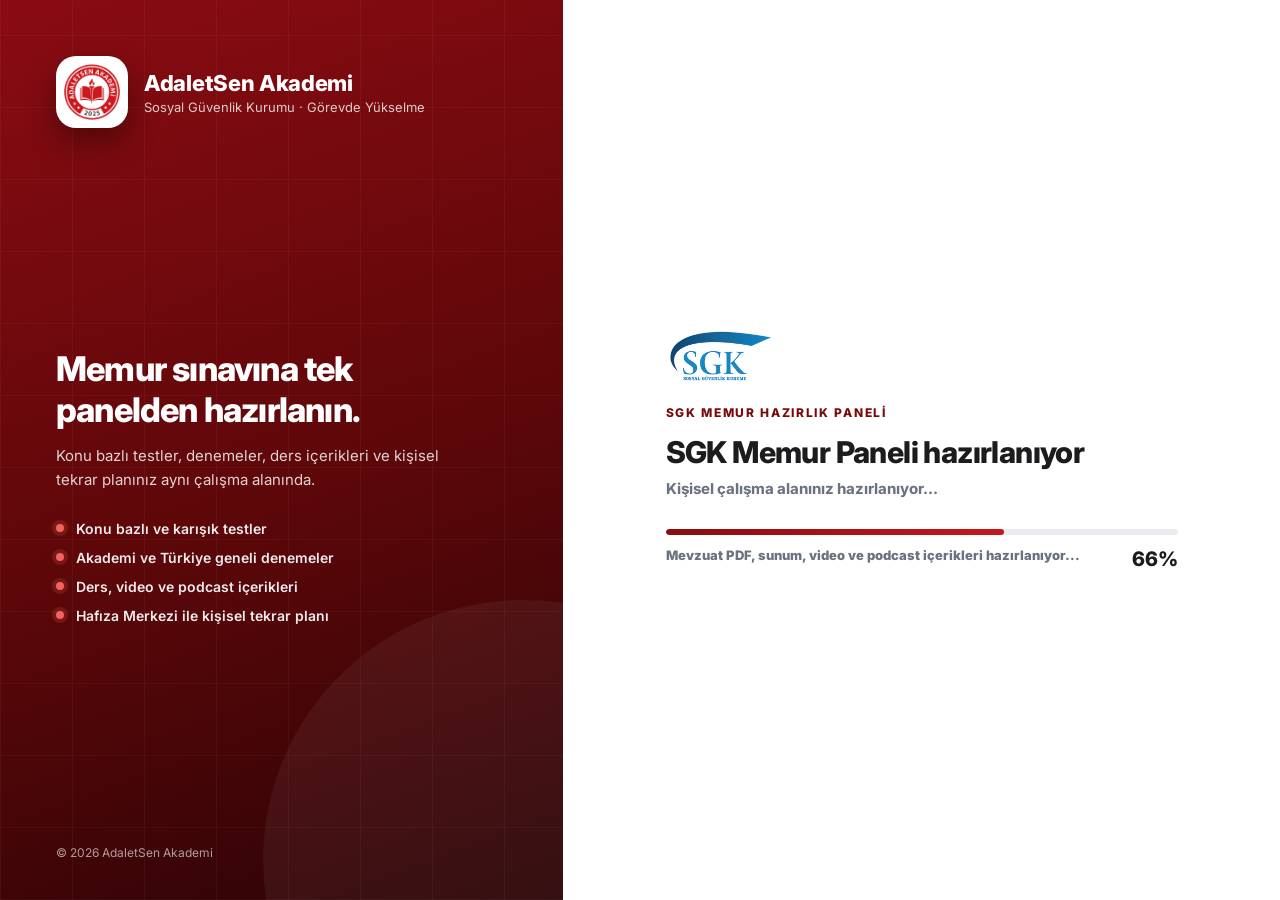
